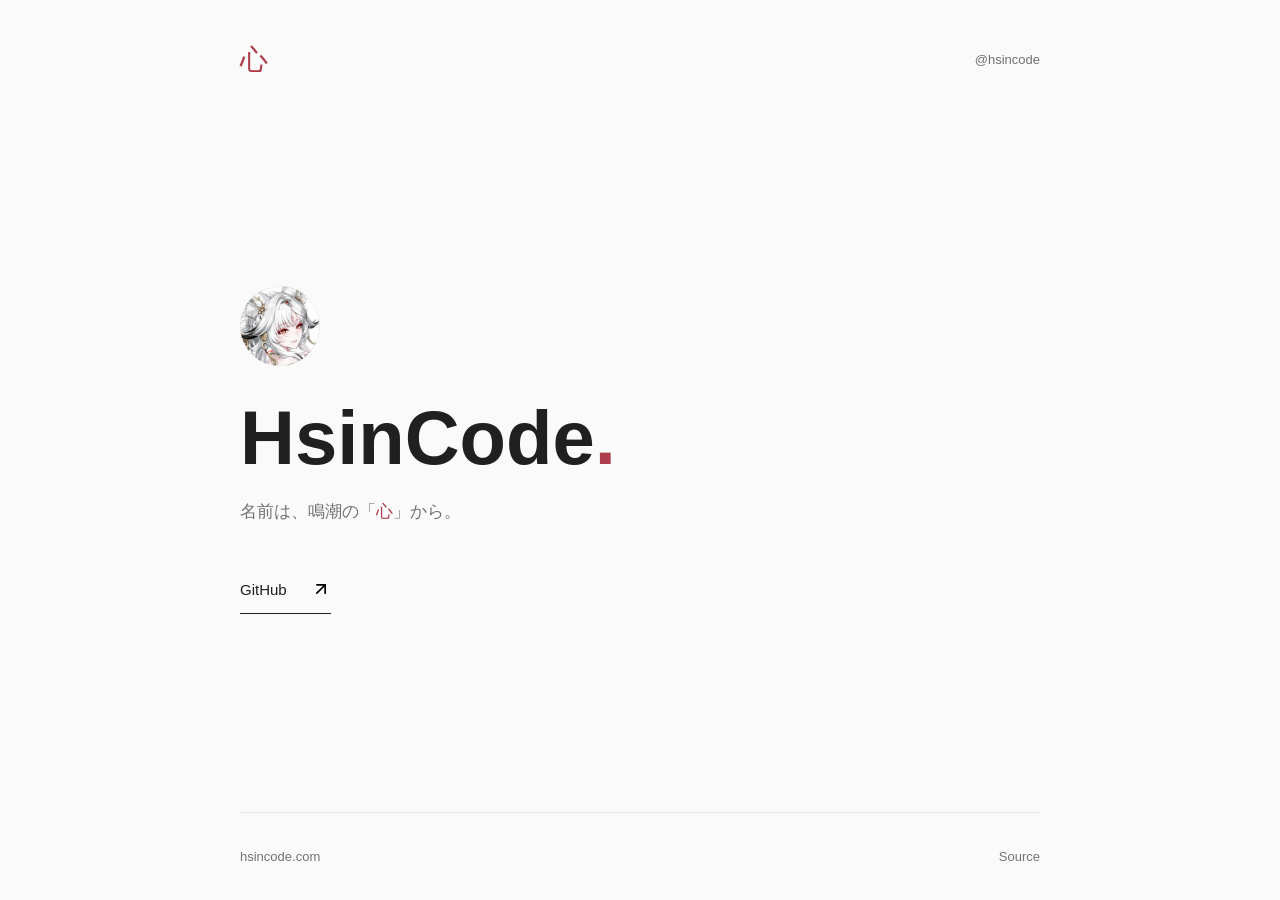
==== public/index.html @ 35e038f5 "Create minimal HsinCode website" ====
<!doctype html>
<html lang="ja">
  <head>
    <meta charset="utf-8">
    <meta name="viewport" content="width=device-width, initial-scale=1">
    <meta name="color-scheme" content="light dark">
    <meta name="description" content="HsinCode。名前は、鳴潮の「心」から。">
    <meta name="theme-color" content="#fafafa" media="(prefers-color-scheme: light)">
    <meta name="theme-color" content="#171717" media="(prefers-color-scheme: dark)">
    <meta property="og:type" content="website">
    <meta property="og:title" content="HsinCode">
    <meta property="og:description" content="名前は、鳴潮の「心」から。">
    <meta property="og:url" content="https://hsincode.com/">
    <meta property="og:image" content="https://hsincode.com/assets/avatar.png">
    <meta property="og:image:alt" content="HsinCodeのプロフィールアイコン">
    <meta property="og:locale" content="ja_JP">
    <meta name="twitter:card" content="summary">
    <link rel="canonical" href="https://hsincode.com/">
    <link rel="icon" type="image/png" href="./assets/avatar.png">
    <link rel="stylesheet" href="./styles.css">
    <title>HsinCode</title>
  </head>
  <body>
    <div class="page">
      <header class="header" aria-label="HsinCode">
        <span class="mark" aria-hidden="true">心</span>
        <span class="handle">@hsincode</span>
      </header>

      <main>
        <img class="avatar" src="./assets/avatar.png" width="80" height="80" alt="HsinCodeのプロフィールアイコン" fetchpriority="high">
        <h1>HsinCode<span class="period" aria-hidden="true">.</span></h1>
        <p class="intro">名前は、鳴潮の「<span class="heart">心</span>」から。</p>
        <a class="github" href="https://github.com/hsincode">
          <span>GitHub</span>
          <img src="./assets/arrow-up-right.svg" width="20" height="20" alt="" aria-hidden="true">
        </a>
      </main>

      <footer>
        <span>hsincode.com</span>
        <a href="https://github.com/hsincode/hsincode.com" lang="en">Source</a>
      </footer>
    </div>
  </body>
</html>
---- public/styles.css ----
:root {
  color-scheme: light dark;
  --background: #fafafa;
  --foreground: #202020;
  --muted: #727272;
  --line: #e3e3e3;
  --accent: #ae3e4b;
  font-family: -apple-system, BlinkMacSystemFont, "Segoe UI", "Noto Sans", "Noto Sans JP", sans-serif;
  font-synthesis: none;
  letter-spacing: 0;
  -webkit-font-smoothing: antialiased;
}

* {
  box-sizing: border-box;
}

body {
  margin: 0;
  background: var(--background);
  color: var(--foreground);
}

::selection {
  background: var(--accent);
  color: #fff;
}

.page {
  width: min(100% - 96px, 800px);
  min-height: 100svh;
  margin-inline: auto;
  display: grid;
  grid-template-rows: auto 1fr auto;
}

.header {
  display: flex;
  justify-content: space-between;
  align-items: center;
  min-height: 120px;
}

.mark {
  color: var(--accent);
  font-family: "Yu Mincho", "Hiragino Mincho ProN", "Noto Serif CJK JP", serif;
  font-size: 28px;
  line-height: 1;
}

.handle,
footer {
  color: var(--muted);
  font-size: 13px;
  line-height: 1.5;
}

main {
  align-self: center;
  padding-block: 64px 96px;
}

.avatar {
  display: block;
  width: 80px;
  height: 80px;
  border-radius: 50%;
  object-fit: cover;
  outline: 1px solid #0000000d;
  outline-offset: -1px;
}

h1 {
  margin: 28px 0 14px;
  font-size: 76px;
  font-weight: 600;
  line-height: 1.15;
  overflow-wrap: anywhere;
}

.period,
.heart {
  color: var(--accent);
}

.intro {
  margin: 0;
  color: var(--muted);
  font-size: 17px;
  line-height: 1.9;
  text-wrap: pretty;
}

.github {
  display: inline-flex;
  align-items: center;
  gap: 24px;
  min-height: 48px;
  margin-top: 38px;
  border-bottom: 1px solid var(--foreground);
  color: var(--foreground);
  font-size: 15px;
  font-weight: 500;
  text-decoration: none;
  transition: color 160ms ease, border-color 160ms ease;
}

.github img {
  transition: transform 160ms ease;
}

.github:hover {
  color: var(--accent);
  border-color: var(--accent);
}

.github:hover img {
  transform: translate(2px, -2px);
}

a:focus-visible {
  outline: 2px solid var(--accent);
  outline-offset: 6px;
}

footer {
  display: flex;
  align-items: center;
  justify-content: space-between;
  gap: 24px;
  min-height: 88px;
  border-top: 1px solid var(--line);
}

footer a {
  display: inline-flex;
  align-items: center;
  min-height: 44px;
  color: inherit;
  text-decoration: none;
  text-underline-offset: 4px;
}

footer a:hover {
  color: var(--foreground);
  text-decoration: underline;
}

@media (max-width: 600px) {
  .page {
    width: calc(100% - 48px);
  }

  .header {
    min-height: 88px;
  }

  main {
    padding-block: 48px 72px;
  }

  h1 {
    font-size: 48px;
  }

  .intro {
    font-size: 15px;
  }

  footer {
    min-height: 76px;
  }
}

@media (prefers-color-scheme: dark) {
  :root {
    --background: #171717;
    --foreground: #ededed;
    --muted: #a1a1a1;
    --line: #333;
    --accent: #e78e98;
  }

  .github img {
    filter: invert(1);
  }
}

@media (prefers-reduced-motion: reduce) {
  *,
  *::before,
  *::after {
    transition: none !important;
  }
}
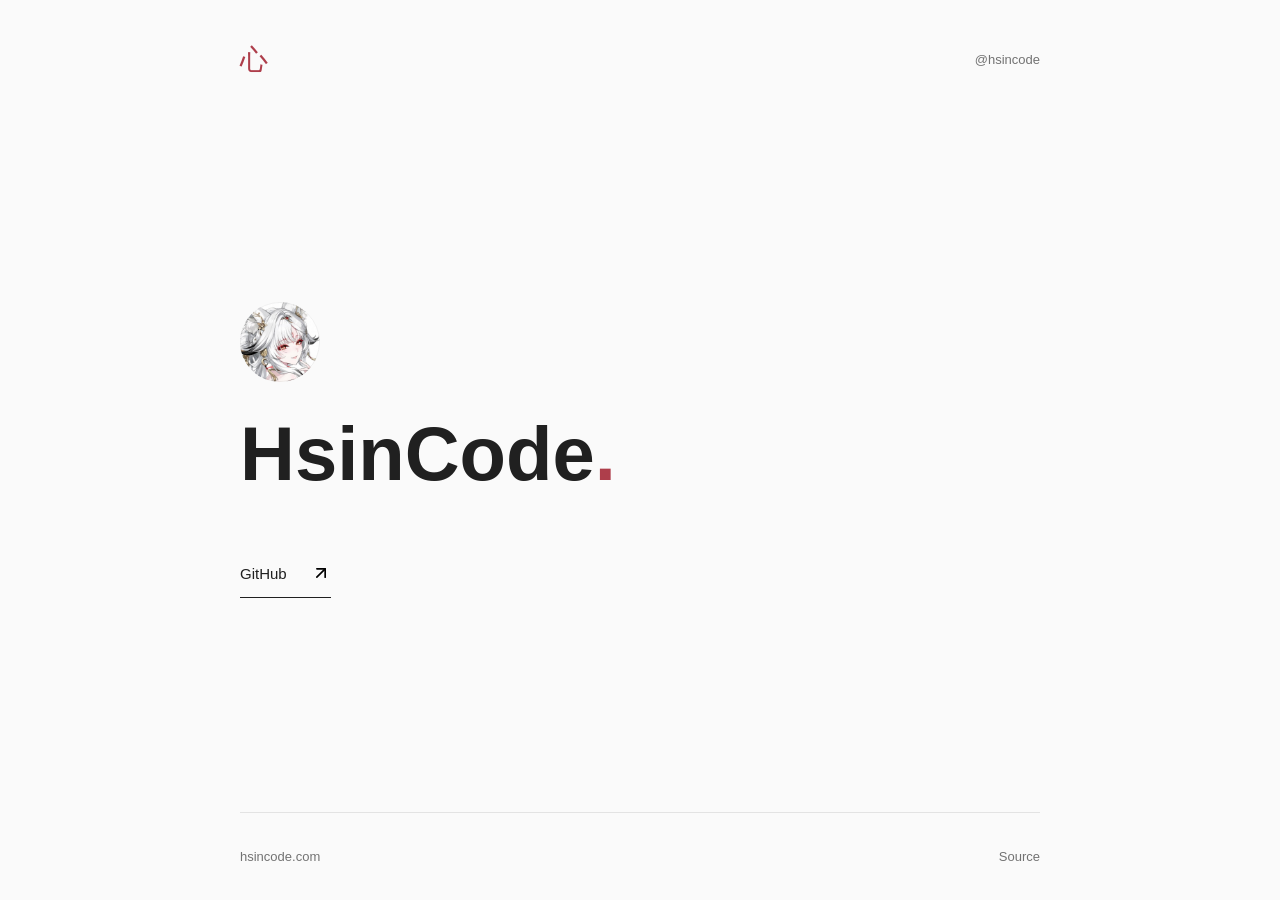
==== commit 7787ebcd: "Deploy to Vercel from GitHub Actions and simplify profile" ====
--- a/public/index.html
+++ b/public/index.html
@@ -4,12 +4,12 @@
     <meta charset="utf-8">
     <meta name="viewport" content="width=device-width, initial-scale=1">
     <meta name="color-scheme" content="light dark">
-    <meta name="description" content="HsinCode。名前は、鳴潮の「心」から。">
+    <meta name="description" content="HsinCode">
     <meta name="theme-color" content="#fafafa" media="(prefers-color-scheme: light)">
     <meta name="theme-color" content="#171717" media="(prefers-color-scheme: dark)">
     <meta property="og:type" content="website">
     <meta property="og:title" content="HsinCode">
-    <meta property="og:description" content="名前は、鳴潮の「心」から。">
+    <meta property="og:description" content="HsinCode">
     <meta property="og:url" content="https://hsincode.com/">
     <meta property="og:image" content="https://hsincode.com/assets/avatar.png">
     <meta property="og:image:alt" content="HsinCodeのプロフィールアイコン">
@@ -30,7 +30,6 @@
       <main>
         <img class="avatar" src="./assets/avatar.png" width="80" height="80" alt="HsinCodeのプロフィールアイコン" fetchpriority="high">
         <h1>HsinCode<span class="period" aria-hidden="true">.</span></h1>
-        <p class="intro">名前は、鳴潮の「<span class="heart">心</span>」から。</p>
         <a class="github" href="https://github.com/hsincode">
           <span>GitHub</span>
           <img src="./assets/arrow-up-right.svg" width="20" height="20" alt="" aria-hidden="true">
--- a/public/styles.css
+++ b/public/styles.css
@@ -78,17 +78,8 @@
   overflow-wrap: anywhere;
 }
 
-.period,
-.heart {
+.period {
   color: var(--accent);
-}
-
-.intro {
-  margin: 0;
-  color: var(--muted);
-  font-size: 17px;
-  line-height: 1.9;
-  text-wrap: pretty;
 }
 
 .github {
@@ -163,10 +154,6 @@
     font-size: 48px;
   }
 
-  .intro {
-    font-size: 15px;
-  }
-
   footer {
     min-height: 76px;
   }
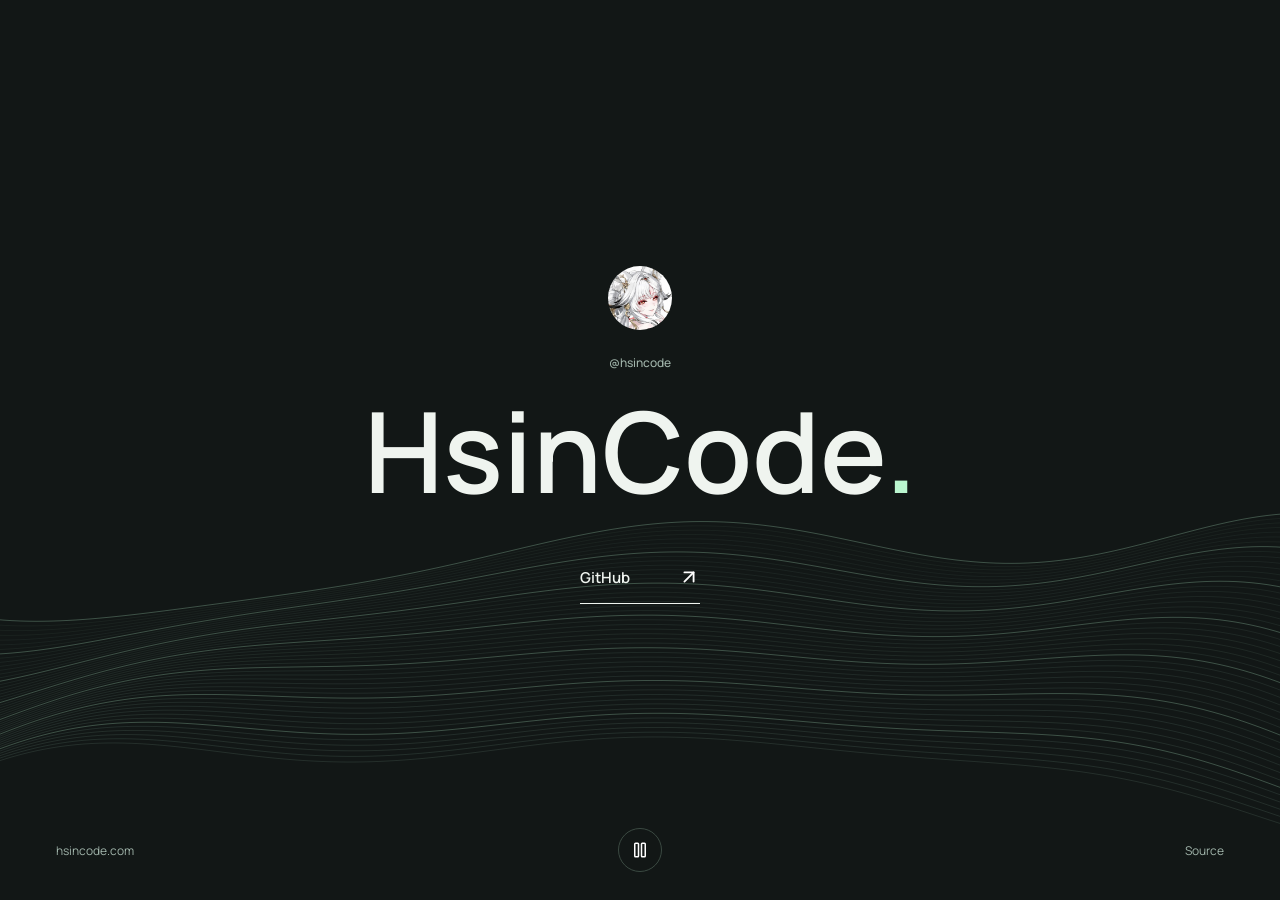
==== commit 78e82e65: "Adopt Resonance design for the homepage and retain samples" ====
--- a/public/index.html
+++ b/public/index.html
@@ -3,10 +3,9 @@
   <head>
     <meta charset="utf-8">
     <meta name="viewport" content="width=device-width, initial-scale=1">
-    <meta name="color-scheme" content="light dark">
+    <meta name="color-scheme" content="dark">
     <meta name="description" content="HsinCode">
-    <meta name="theme-color" content="#fafafa" media="(prefers-color-scheme: light)">
-    <meta name="theme-color" content="#171717" media="(prefers-color-scheme: dark)">
+    <meta name="theme-color" content="#121716">
     <meta property="og:type" content="website">
     <meta property="og:title" content="HsinCode">
     <meta property="og:description" content="HsinCode">
@@ -17,27 +16,29 @@
     <meta name="twitter:card" content="summary">
     <link rel="canonical" href="https://hsincode.com/">
     <link rel="icon" type="image/png" href="./assets/avatar.png">
-    <link rel="stylesheet" href="./styles.css">
+    <link rel="stylesheet" href="./samples/samples.css">
+    <script src="./samples/motion.js" type="module"></script>
     <title>HsinCode</title>
   </head>
-  <body>
-    <div class="page">
-      <header class="header" aria-label="HsinCode">
-        <span class="mark" aria-hidden="true">心</span>
-        <span class="handle">@hsincode</span>
-      </header>
-
-      <main>
-        <img class="avatar" src="./assets/avatar.png" width="80" height="80" alt="HsinCodeのプロフィールアイコン" fetchpriority="high">
-        <h1>HsinCode<span class="period" aria-hidden="true">.</span></h1>
-        <a class="github" href="https://github.com/hsincode">
+  <body class="concept resonance home" data-concept="resonance">
+    <canvas class="wave-canvas" aria-hidden="true"></canvas>
+    <div class="concept-page">
+      <main class="resonance-main">
+        <img class="avatar" src="./assets/avatar.png" width="64" height="64" alt="HsinCodeのプロフィールアイコン" fetchpriority="high">
+        <p class="eyebrow">@hsincode</p>
+        <h1>HsinCode<span class="accent" aria-hidden="true">.</span></h1>
+        <a class="outbound" href="https://github.com/hsincode">
           <span>GitHub</span>
-          <img src="./assets/arrow-up-right.svg" width="20" height="20" alt="" aria-hidden="true">
+          <img src="./assets/arrow-up-right.svg" width="22" height="22" alt="" aria-hidden="true">
         </a>
       </main>
 
-      <footer>
+      <footer class="concept-footer">
         <span>hsincode.com</span>
+        <button class="motion-toggle" type="button" aria-pressed="false" aria-label="アニメーションを一時停止" title="アニメーションを一時停止" hidden>
+          <img class="pause-icon" src="./assets/pause.svg" width="18" height="18" alt="">
+          <img class="play-icon" src="./assets/play.svg" width="18" height="18" alt="">
+        </button>
         <a href="https://github.com/hsincode/hsincode.com" lang="en">Source</a>
       </footer>
     </div>
--- a/public/samples/samples.css
+++ b/public/samples/samples.css
@@ -0,0 +1,211 @@
+@font-face {
+  font-family: Manrope;
+  src: url('../assets/manrope.ttf') format('truetype');
+  font-weight: 200 800;
+  font-display: swap;
+}
+
+:root {
+  font-family: Manrope, -apple-system, BlinkMacSystemFont, 'Segoe UI', sans-serif;
+  font-synthesis: none;
+  letter-spacing: 0;
+  -webkit-font-smoothing: antialiased;
+  color-scheme: light;
+  --paper: #f9f9f8;
+  --ink: #212523;
+  --muted: #6b716e;
+  --line: #d9deda;
+  --accent: #c23b4b;
+}
+
+* { box-sizing: border-box; }
+body { margin: 0; color: var(--ink); background: var(--paper); }
+button, a { -webkit-tap-highlight-color: transparent; }
+a { color: inherit; text-decoration: none; }
+button { font: inherit; }
+img { display: block; max-width: 100%; }
+button[hidden] { display: none; }
+::selection { color: #fff; background: #ad3545; }
+:focus-visible { outline: 2px solid var(--accent); outline-offset: 6px; }
+.accent { color: var(--accent); }
+
+.concept { position: relative; min-height: 100svh; }
+.concept-page, .gallery-page {
+  position: relative;
+  width: min(100% - 112px, 1200px);
+  min-height: 100svh;
+  margin-inline: auto;
+  display: grid;
+  grid-template-rows: auto 1fr auto;
+}
+.home .concept-page { grid-template-rows: 112px 1fr auto; }
+.home .resonance-main { grid-row: 2; }
+.home .concept-footer { grid-row: 3; display: grid; grid-template-columns: 1fr auto 1fr; }
+.home .concept-footer > a { justify-self: end; }
+.sample-header {
+  display: flex;
+  justify-content: space-between;
+  align-items: center;
+  gap: 16px;
+  min-height: 112px;
+  font-size: 13px;
+}
+.back-link { display: inline-flex; align-items: center; gap: 10px; min-height: 44px; }
+.back-link img { transition: transform 180ms ease; }
+.back-link:hover img { transform: translate(-2px, -2px); }
+.edition, .eyebrow { color: var(--muted); font-size: 12px; font-weight: 500; }
+.eyebrow { margin: 0 0 16px; }
+.concept h1 { margin: 0; font-size: 104px; line-height: 1.15; font-weight: 600; }
+.outbound {
+  display: inline-flex;
+  justify-content: space-between;
+  align-items: center;
+  gap: 48px;
+  min-height: 52px;
+  border-bottom: 1px solid currentColor;
+  font-size: 15px;
+  font-weight: 600;
+}
+.outbound img { transition: transform 180ms ease; }
+.outbound:hover img { transform: translate(3px, -3px); }
+.avatar { border-radius: 50%; object-fit: cover; }
+.concept-footer, .gallery-footer {
+  display: flex;
+  justify-content: space-between;
+  align-items: center;
+  min-height: 100px;
+  gap: 16px;
+  color: var(--muted);
+  font-size: 12px;
+}
+.concept-footer > a { display: inline-flex; align-items: center; gap: 14px; min-height: 44px; }
+.concept-footer > a:hover, .gallery-footer > a:hover { color: var(--ink); }
+.motion-toggle {
+  display: grid;
+  place-items: center;
+  width: 44px;
+  height: 44px;
+  flex-shrink: 0;
+  padding: 0;
+  color: var(--ink);
+  border: 1px solid var(--line);
+  border-radius: 50%;
+  background: transparent;
+  cursor: pointer;
+  transition: background 180ms ease;
+}
+.motion-toggle:hover { background: #82828218; }
+.play-icon, .is-paused .pause-icon { display: none; }
+.is-paused .play-icon { display: block; }
+
+.trace-main { align-self: center; padding-block: 64px 80px; }
+.identity { display: flex; align-items: center; gap: 16px; margin-bottom: 40px; color: var(--muted); font-size: 13px; }
+.kinetic-title { display: flex; width: fit-content; padding-bottom: 12px; }
+.kinetic-title > span {
+  display: inline-block;
+  animation: type-arrive 1000ms cubic-bezier(.2,.8,.2,1) both;
+  will-change: transform;
+}
+.kinetic-title > span:nth-child(2) { animation-delay: 50ms; }
+.kinetic-title > span:nth-child(3) { animation-delay: 100ms; }
+.kinetic-title > span:nth-child(4) { animation-delay: 150ms; }
+.kinetic-title > span:nth-child(5) { animation-delay: 200ms; }
+.kinetic-title > span:nth-child(6) { animation-delay: 250ms; }
+.kinetic-title > span:nth-child(7) { animation-delay: 300ms; }
+.kinetic-title > span:nth-child(8) { animation-delay: 350ms; }
+.kinetic-title > span:nth-child(9) { animation-delay: 400ms; }
+.trace-rule { height: 1px; background: var(--line); margin-top: 28px; position: relative; overflow: hidden; }
+.trace-rule > span { position: absolute; inset: 0 auto 0 0; width: 20%; background: var(--accent); animation: trace-sweep 8s ease-in-out infinite; }
+.trace-links { display: flex; justify-content: space-between; align-items: center; padding-top: 22px; }
+.signature { font-family: 'Yu Mincho', 'Noto Serif CJK JP', serif; font-size: 28px; color: var(--accent); }
+.trace-links .outbound { border: none; }
+@keyframes type-arrive { from { opacity: 0; transform: translateY(45px) rotate(5deg); } to { opacity: 1; transform: none; } }
+@keyframes trace-sweep { 0%, 100% { transform: translateX(0); } 50% { transform: translateX(400%); } }
+
+.resonance { --paper: #121716; --ink: #eff4ef; --muted: #a0b4aa; --line: #3b4a42; --accent: #baf6cf; color-scheme: dark; }
+.wave-canvas { position: fixed; inset: 0; width: 100%; height: 100%; pointer-events: none; }
+.resonance-main { text-align: center; align-self: center; padding-block: 48px 90px; }
+.resonance-main .avatar { margin: 0 auto 24px; }
+.resonance-main h1 { font-size: 112px; }
+.resonance-main .outbound { margin-top: 36px; }
+.resonance .back-link img, .resonance .outbound img, .resonance .concept-footer img { filter: invert(1); }
+.resonance-main > * { animation: soft-arrive 1200ms ease both; }
+.resonance-main h1 { animation-delay: 120ms; }
+.resonance-main .outbound { animation-delay: 240ms; }
+@keyframes soft-arrive { from { opacity: 0; transform: translateY(16px); } to { opacity: 1; transform: none; } }
+
+.tactile { --paper: #eef1f0; --ink: #28312e; --muted: #63736b; --line: #c9d3cd; --accent: #26624e; }
+.tactile-scene { position: absolute; inset: 0; min-height: 100%; overflow: hidden; pointer-events: none; }
+.tactile-scene canvas { display: block; width: 100%; height: 100%; }
+.scene-fallback { position: absolute; top: 33%; left: 50%; transform: translate(-50%, -50%); border-radius: 8px; box-shadow: 16px 16px 24px #31453516; }
+.tactile-scene[data-rendered] .scene-fallback { display: none; }
+.tactile-main { align-self: end; text-align: center; padding-block: 380px 64px; }
+.tactile-main h1 { font-size: 80px; }
+.tactile-main .outbound { margin-top: 28px; }
+.tactile-main > * { animation: soft-arrive 1000ms ease both; }
+.tactile-main .outbound { animation-delay: 200ms; }
+
+.gallery-page { width: min(100% - 96px, 1320px); }
+.gallery-main { align-self: center; padding-block: 64px 96px; }
+.gallery-main h1 { margin: 0 0 56px; font-size: 52px; line-height: 1.2; font-weight: 600; }
+.gallery-main h1 > span { color: var(--accent); }
+.sample-grid { display: grid; grid-template-columns: repeat(3, minmax(0, 1fr)); gap: 24px; }
+.sample-link { display: block; min-width: 0; }
+.sample-preview { width: 100%; height: auto; aspect-ratio: 8/5; object-fit: cover; border: 1px solid var(--line); border-radius: 6px; transition: transform 240ms ease, box-shadow 240ms ease; }
+.sample-link:hover .sample-preview { transform: translateY(-6px); box-shadow: 0 12px 24px #1420190e; }
+.sample-caption { display: flex; justify-content: space-between; align-items: center; gap: 12px; margin-top: 22px; font-size: 20px; font-weight: 600; }
+.sample-number { display: inline-block; margin-right: 16px; color: var(--muted); font-size: 12px; font-weight: 500; }
+.gallery-footer { border-top: 1px solid var(--line); }
+.gallery-footer > a { display: inline-flex; align-items: center; min-height: 44px; }
+
+.is-paused *, .is-paused *::before, .is-paused *::after { animation-play-state: paused !important; }
+
+@media (min-width: 1600px) {
+  .concept h1 { font-size: 120px; }
+  .tactile-main h1 { font-size: 88px; }
+}
+
+@media (max-width: 1000px) {
+  .concept-page { width: calc(100% - 80px); }
+  .concept h1, .resonance-main h1 { font-size: 80px; }
+  .tactile-main h1 { font-size: 60px; }
+  .sample-grid { gap: 16px; }
+  .sample-caption { font-size: 17px; }
+}
+
+@media (max-width: 700px) {
+  .concept-page, .gallery-page { width: calc(100% - 48px); }
+  .home .concept-page { grid-template-rows: 88px 1fr auto; }
+  .sample-header { min-height: 88px; font-size: 12px; }
+  .edition { font-size: 11px; }
+  .concept h1, .resonance-main h1 { font-size: 52px; }
+  .identity { margin-bottom: 36px; }
+  .trace-main { padding-block: 64px 96px; }
+  .trace-rule { margin-top: 24px; }
+  .trace-links { padding-top: 16px; }
+  .outbound { font-size: 14px; gap: 36px; }
+  .concept-footer { min-height: 92px; gap: 8px; font-size: 10px; }
+  .concept-footer > a { gap: 6px; }
+  .resonance-main { padding-block: 56px 90px; }
+  .tactile-main { align-self: end; text-align: center; padding-block: 300px 56px; }
+  .tactile-main h1 { font-size: 48px; }
+  .tactile-main .outbound { margin-top: 24px; }
+  .tactile .scene-fallback { top: 33%; left: 50%; width: 190px; height: 190px; }
+  .gallery-main { padding-block: 40px 64px; }
+  .gallery-main h1 { font-size: 34px; margin-bottom: 36px; }
+  .sample-grid { grid-template-columns: 1fr; gap: 40px; }
+  .sample-caption { font-size: 20px; margin-top: 16px; }
+  .gallery-footer { min-height: 88px; }
+}
+
+@media (max-width: 360px) {
+  .concept h1, .resonance-main h1 { font-size: 44px; }
+  .gallery-main h1 { font-size: 30px; }
+  .concept-footer > a { gap: 4px; }
+  .concept-footer > span { font-size: 9px; }
+  .tactile-main { padding-bottom: 40px; }
+}
+
+@media (prefers-reduced-motion: reduce) {
+  body:not(.motion-enabled) *, body:not(.motion-enabled) *::before, body:not(.motion-enabled) *::after { animation: none !important; transition: none !important; }
+}
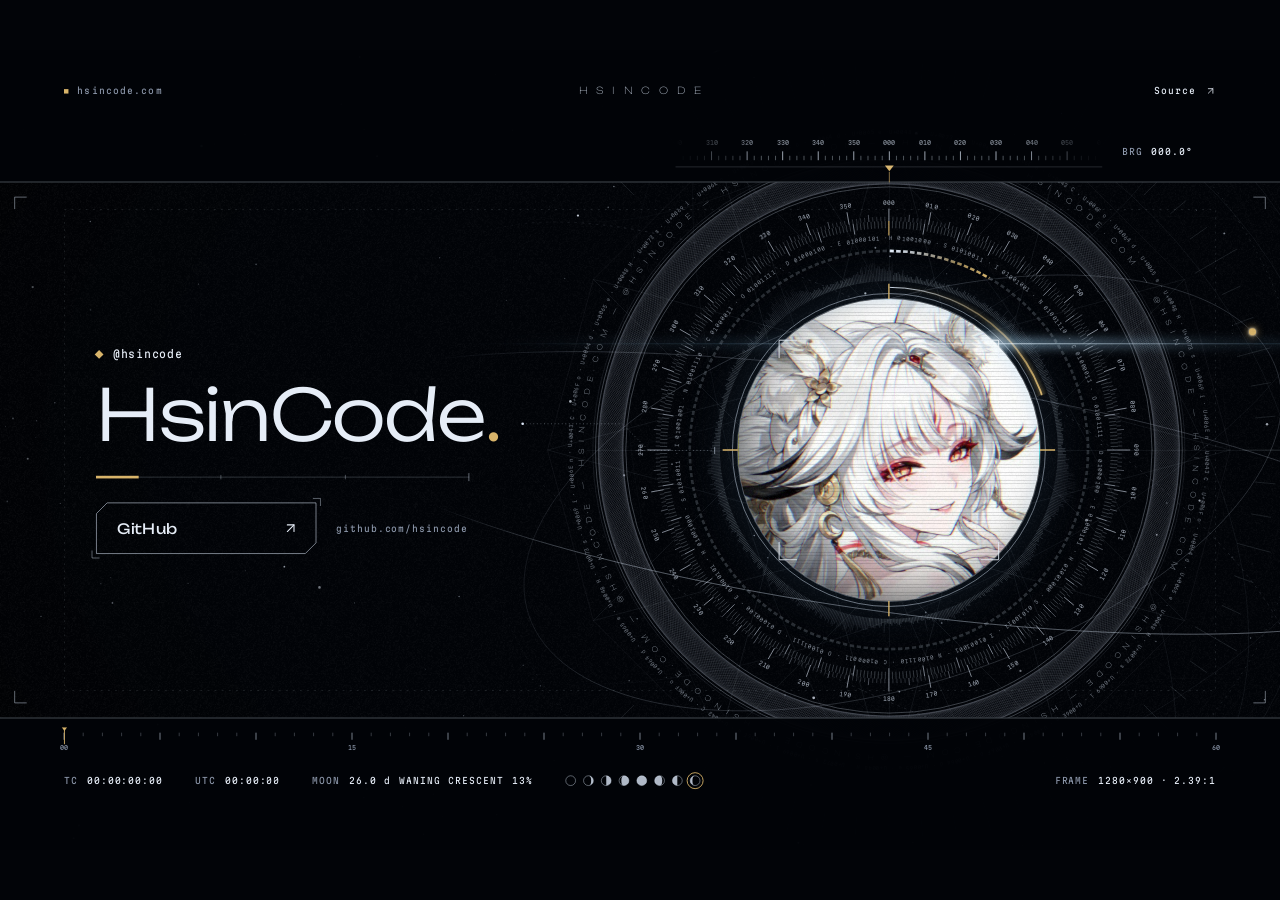
==== commit 57fe7b1f: "Adopt Apogee design for the homepage Replace the Resonance homepage with the J (Apogee) design: a ci" ====
--- a/public/index.html
+++ b/public/index.html
@@ -5,7 +5,7 @@
     <meta name="viewport" content="width=device-width, initial-scale=1">
     <meta name="color-scheme" content="dark">
     <meta name="description" content="HsinCode">
-    <meta name="theme-color" content="#121716">
+    <meta name="theme-color" content="#020408">
     <meta property="og:type" content="website">
     <meta property="og:title" content="HsinCode">
     <meta property="og:description" content="HsinCode">
@@ -16,31 +16,566 @@
     <meta name="twitter:card" content="summary">
     <link rel="canonical" href="https://hsincode.com/">
     <link rel="icon" type="image/png" href="./assets/avatar.png">
-    <link rel="stylesheet" href="./samples/samples.css">
-    <script src="./samples/motion.js" type="module"></script>
+    <link rel="preload" href="./assets/unbounded.woff2" as="font" type="font/woff2" crossorigin>
+    <link rel="preload" href="./assets/martian-mono.woff2" as="font" type="font/woff2" crossorigin>
+    <link rel="stylesheet" href="./assets/apogee/apogee.css">
+    <script src="./assets/apogee/apogee.js" defer></script>
     <title>HsinCode</title>
   </head>
-  <body class="concept resonance home" data-concept="resonance">
-    <canvas class="wave-canvas" aria-hidden="true"></canvas>
-    <div class="concept-page">
-      <main class="resonance-main">
-        <img class="avatar" src="./assets/avatar.png" width="64" height="64" alt="HsinCodeのプロフィールアイコン" fetchpriority="high">
-        <p class="eyebrow">@hsincode</p>
-        <h1>HsinCode<span class="accent" aria-hidden="true">.</span></h1>
-        <a class="outbound" href="https://github.com/hsincode">
-          <span>GitHub</span>
-          <img src="./assets/arrow-up-right.svg" width="22" height="22" alt="" aria-hidden="true">
-        </a>
-      </main>
-
-      <footer class="concept-footer">
-        <span>hsincode.com</span>
-        <button class="motion-toggle" type="button" aria-pressed="false" aria-label="アニメーションを一時停止" title="アニメーションを一時停止" hidden>
-          <img class="pause-icon" src="./assets/pause.svg" width="18" height="18" alt="">
-          <img class="play-icon" src="./assets/play.svg" width="18" height="18" alt="">
-        </button>
-        <a href="https://github.com/hsincode/hsincode.com" lang="en">Source</a>
-      </footer>
-    </div>
+  <body>
+    <main>
+      <div class="stage-wrap d"><div class="stage">
+<div class="ap k0">
+
+  <div class="k1" aria-hidden="true">
+    <svg class="ap-in k2" width="1488" height="948" viewBox="-24 -24 1488 948" fill="#dce7f7"><circle cx="113.4" cy="600.4" r="0.67" fill-opacity="0.3"></circle><circle cx="707.8" cy="709.5" r="0.7" fill-opacity="0.47"></circle><circle cx="848.9" cy="346.5" r="0.6" fill-opacity="0.24"></circle><circle cx="762.8" cy="341.9" r="0.71" fill-opacity="0.29"></circle><circle cx="607.9" cy="715.3" r="0.67" fill-opacity="0.36"></circle><circle cx="662" cy="859.1" r="0.47" fill-opacity="0.48"></circle><circle cx="739.9" cy="235.6" r="0.49" fill-opacity="0.41"></circle><circle cx="861.3" cy="161.9" r="0.51" fill-opacity="0.43"></circle><circle cx="1403.4" cy="95" r="0.47" fill-opacity="0.35"></circle><circle cx="223.2" cy="263.3" r="0.71" fill-opacity="0.34"></circle><circle cx="241.4" cy="105.8" r="0.68" fill-opacity="0.4"></circle><circle cx="882.1" cy="171.5" r="0.45" fill-opacity="0.33"></circle><circle cx="26.4" cy="877.6" r="0.56" fill-opacity="0.24"></circle><circle cx="1423.8" cy="37.4" r="0.49" fill-opacity="0.45"></circle><circle cx="780.8" cy="632.8" r="0.76" fill-opacity="0.31"></circle><circle cx="395.1" cy="816.8" r="0.73" fill-opacity="0.25"></circle><circle cx="497.8" cy="862.4" r="0.58" fill-opacity="0.26"></circle><circle cx="1039.9" cy="124.7" r="0.74" fill-opacity="0.46"></circle><circle cx="716.8" cy="639.8" r="0.76" fill-opacity="0.5"></circle><circle cx="67.8" cy="510.2" r="0.65" fill-opacity="0.4"></circle><circle cx="1127.3" cy="794.6" r="0.64" fill-opacity="0.43"></circle><circle cx="487.4" cy="837.2" r="0.75" fill-opacity="0.4"></circle><circle cx="1234.4" cy="271.7" r="0.51" fill-opacity="0.34"></circle><circle cx="661.1" cy="520.4" r="0.75" fill-opacity="0.31"></circle><circle cx="1045" cy="22.8" r="0.57" fill-opacity="0.31"></circle><circle cx="863.7" cy="571.1" r="0.75" fill-opacity="0.43"></circle><circle cx="452.7" cy="851.3" r="0.64" fill-opacity="0.43"></circle><circle cx="877.2" cy="679.7" r="0.59" fill-opacity="0.24"></circle><circle cx="1065" cy="251.7" r="0.66" fill-opacity="0.38"></circle><circle cx="1138.3" cy="878.1" r="0.56" fill-opacity="0.33"></circle><circle cx="1083.8" cy="634.7" r="0.78" fill-opacity="0.23"></circle><circle cx="41.1" cy="417.1" r="0.74" fill-opacity="0.3"></circle><circle cx="1027" cy="891.7" r="0.65" fill-opacity="0.46"></circle><circle cx="1141.5" cy="95.3" r="0.67" fill-opacity="0.28"></circle><circle cx="588.6" cy="692.2" r="0.77" fill-opacity="0.23"></circle><circle cx="275.9" cy="585.9" r="0.57" fill-opacity="0.28"></circle><circle cx="27" cy="631.5" r="0.5" fill-opacity="0.3"></circle><circle cx="456" cy="762.2" r="0.48" fill-opacity="0.3"></circle><circle cx="290.1" cy="24.5" r="0.59" fill-opacity="0.43"></circle><circle cx="398.8" cy="622" r="0.72" fill-opacity="0.26"></circle><circle cx="1175.1" cy="802.1" r="0.79" fill-opacity="0.45"></circle><circle cx="908.5" cy="620.6" r="0.51" fill-opacity="0.24"></circle><circle cx="143.2" cy="873.4" r="0.52" fill-opacity="0.32"></circle><circle cx="478.6" cy="696.5" r="0.51" fill-opacity="0.38"></circle><circle cx="1386.5" cy="309.6" r="0.62" fill-opacity="0.31"></circle><circle cx="494.6" cy="233.7" r="0.59" fill-opacity="0.45"></circle><circle cx="808.4" cy="617.9" r="0.68" fill-opacity="0.46"></circle><circle cx="635.3" cy="257" r="0.66" fill-opacity="0.28"></circle><circle cx="1365.1" cy="747.3" r="0.49" fill-opacity="0.24"></circle><circle cx="124.1" cy="593.8" r="0.51" fill-opacity="0.45"></circle><circle cx="1408.6" cy="578.2" r="0.46" fill-opacity="0.42"></circle><circle cx="211.6" cy="600" r="0.72" fill-opacity="0.26"></circle><circle cx="90.2" cy="70" r="0.61" fill-opacity="0.5"></circle><circle cx="755.5" cy="386" r="0.55" fill-opacity="0.36"></circle><circle cx="890.4" cy="137.1" r="0.48" fill-opacity="0.39"></circle><circle cx="1042.1" cy="811.2" r="0.5" fill-opacity="0.5"></circle><circle cx="576.7" cy="90.3" r="0.76" fill-opacity="0.39"></circle><circle cx="1154.5" cy="788.3" r="0.64" fill-opacity="0.38"></circle><circle cx="1362.7" cy="25.4" r="0.7" fill-opacity="0.27"></circle><circle cx="90.2" cy="458.1" r="0.56" fill-opacity="0.3"></circle><circle cx="1283.2" cy="826.3" r="0.51" fill-opacity="0.33"></circle><circle cx="40.2" cy="436.1" r="0.51" fill-opacity="0.28"></circle><circle cx="1013.2" cy="648" r="0.5" fill-opacity="0.26"></circle><circle cx="6.1" cy="423.3" r="0.48" fill-opacity="0.42"></circle><circle cx="678.2" cy="63.1" r="0.67" fill-opacity="0.34"></circle><circle cx="1346.1" cy="180.2" r="0.52" fill-opacity="0.49"></circle><circle cx="599.5" cy="707.8" r="0.54" fill-opacity="0.25"></circle><circle cx="1312.7" cy="509.7" r="0.8" fill-opacity="0.42"></circle><circle cx="1388.1" cy="810.3" r="0.67" fill-opacity="0.41"></circle><circle cx="569.5" cy="281.5" r="0.54" fill-opacity="0.46"></circle><circle cx="1149.1" cy="312.8" r="0.5" fill-opacity="0.23"></circle><circle cx="66.1" cy="65.8" r="0.56" fill-opacity="0.29"></circle><circle cx="557.6" cy="27.4" r="0.77" fill-opacity="0.3"></circle><circle cx="1386.5" cy="318.9" r="0.47" fill-opacity="0.31"></circle><circle cx="927.8" cy="210.3" r="0.63" fill-opacity="0.35"></circle><circle cx="782.7" cy="537.9" r="0.54" fill-opacity="0.45"></circle><circle cx="1090.3" cy="222.9" r="0.79" fill-opacity="0.35"></circle><circle cx="848.3" cy="30.8" r="0.79" fill-opacity="0.46"></circle></svg>
+  </div>
+  <div class="k3" aria-hidden="true">
+    <svg class="ap-in k4" width="1488" height="948" viewBox="-24 -24 1488 948" fill="#dce7f7"><circle cx="1167" cy="663.3" r="0.76" fill-opacity="0.36"></circle><circle cx="476.6" cy="882.2" r="0.82" fill-opacity="0.46"></circle><circle cx="898.2" cy="891.8" r="1.06" fill-opacity="0.52"></circle><circle cx="1377.3" cy="206.3" r="1.09" fill-opacity="0.55"></circle><circle cx="558.7" cy="860.2" r="0.87" fill-opacity="0.43"></circle><circle cx="213.1" cy="846.6" r="1" fill-opacity="0.32"></circle><circle cx="288.1" cy="241.1" r="0.95" fill-opacity="0.33"></circle><circle cx="1059.4" cy="644.6" r="1.06" fill-opacity="0.37"></circle><circle cx="848.5" cy="546.2" r="0.92" fill-opacity="0.55"></circle><circle cx="1422.6" cy="731.1" r="0.84" fill-opacity="0.52"></circle><circle cx="1190.3" cy="276.7" r="0.9" fill-opacity="0.33"></circle><circle cx="765.4" cy="434.6" r="0.74" fill-opacity="0.43"></circle><circle cx="658.7" cy="34.4" r="0.93" fill-opacity="0.34"></circle><circle cx="912.4" cy="826.9" r="0.8" fill-opacity="0.39"></circle><circle cx="1300.4" cy="665.3" r="0.82" fill-opacity="0.4"></circle><circle cx="623.4" cy="799.3" r="0.79" fill-opacity="0.34"></circle><circle cx="1361.2" cy="53.1" r="0.83" fill-opacity="0.38"></circle><circle cx="1011.8" cy="721.7" r="0.99" fill-opacity="0.59"></circle><circle cx="521.5" cy="748.9" r="0.72" fill-opacity="0.33"></circle><circle cx="1041.5" cy="632.7" r="1.02" fill-opacity="0.43"></circle><circle cx="404.6" cy="7.8" r="1.07" fill-opacity="0.5"></circle><circle cx="14.6" cy="414.5" r="0.97" fill-opacity="0.42"></circle><circle cx="756" cy="465.9" r="0.9" fill-opacity="0.49"></circle><circle cx="101.6" cy="192.9" r="0.87" fill-opacity="0.5"></circle><circle cx="383.8" cy="61" r="0.82" fill-opacity="0.51"></circle><circle cx="516.5" cy="614.9" r="0.85" fill-opacity="0.42"></circle><circle cx="1406.9" cy="661.5" r="0.78" fill-opacity="0.39"></circle><circle cx="412.7" cy="831.4" r="1.02" fill-opacity="0.47"></circle><circle cx="690.6" cy="153.6" r="0.76" fill-opacity="0.55"></circle><circle cx="984.8" cy="222.4" r="1.07" fill-opacity="0.52"></circle><circle cx="409.3" cy="841.1" r="0.71" fill-opacity="0.54"></circle><circle cx="8.2" cy="507.9" r="0.96" fill-opacity="0.31"></circle><circle cx="61.7" cy="396.8" r="0.8" fill-opacity="0.4"></circle><circle cx="409.6" cy="89.4" r="0.77" fill-opacity="0.37"></circle><circle cx="1386.1" cy="570.6" r="0.72" fill-opacity="0.32"></circle><circle cx="26.7" cy="89.1" r="0.71" fill-opacity="0.41"></circle><circle cx="177.4" cy="758.7" r="0.97" fill-opacity="0.6"></circle><circle cx="958.6" cy="701.9" r="0.75" fill-opacity="0.5"></circle><circle cx="665.5" cy="550.7" r="0.79" fill-opacity="0.5"></circle><circle cx="883.2" cy="725.7" r="0.73" fill-opacity="0.58"></circle><circle cx="275.5" cy="94.7" r="0.77" fill-opacity="0.38"></circle><circle cx="126.5" cy="622.1" r="0.96" fill-opacity="0.47"></circle><circle cx="102" cy="292.4" r="0.8" fill-opacity="0.31"></circle><circle cx="1194.2" cy="71.4" r="0.84" fill-opacity="0.57"></circle><circle cx="684.3" cy="177.1" r="0.94" fill-opacity="0.32"></circle><circle cx="46.1" cy="637.1" r="0.74" fill-opacity="0.54"></circle></svg>
+  </div>
+  <div class="k3" aria-hidden="true">
+    <svg class="ap-in k5" width="1488" height="948" viewBox="-24 -24 1488 948" fill="#e9f2ff"><circle cx="915.4" cy="728.8" r="1.59" fill-opacity="0.74"></circle><circle cx="31.2" cy="459.9" r="1.12" fill-opacity="0.47"></circle><circle cx="424.2" cy="119.5" r="1.04" fill-opacity="0.64"></circle><circle cx="1349.5" cy="506.9" r="1.28" fill-opacity="0.65"></circle><circle cx="359.4" cy="604.6" r="1.46" fill-opacity="0.47"></circle><circle cx="650.2" cy="186.2" r="1.26" fill-opacity="0.83"></circle><circle cx="36.8" cy="266.7" r="1.31" fill-opacity="0.45"></circle><circle cx="702.2" cy="478.5" r="1.2" fill-opacity="0.54"></circle><circle cx="973.5" cy="273.8" r="1.25" fill-opacity="0.72"></circle><circle cx="82.8" cy="886.9" r="1.14" fill-opacity="0.74"></circle><circle cx="641.7" cy="395.3" r="1.5" fill-opacity="0.7"></circle><circle cx="1001.3" cy="232.1" r="1.01" fill-opacity="0.49"></circle><circle cx="1425.4" cy="421" r="1.38" fill-opacity="0.65"></circle><circle cx="319.9" cy="581.3" r="1.01" fill-opacity="0.62"></circle><circle cx="1301.3" cy="545.4" r="1.09" fill-opacity="0.54"></circle><circle cx="88.8" cy="872.3" r="1.24" fill-opacity="0.53"></circle><circle cx="226.7" cy="108.1" r="1.43" fill-opacity="0.67"></circle><circle cx="1222.2" cy="528.9" r="1.54" fill-opacity="0.55"></circle><circle cx="1148" cy="698.5" r="1.26" fill-opacity="0.46"></circle><circle cx="1030.7" cy="93.7" r="1.4" fill-opacity="0.82"></circle></svg>
+  </div>
+
+  <div class="k6" aria-hidden="true">
+    <svg class="ap-in k7" width="1440" height="900" viewBox="0 0 1440 900" fill="none" stroke="#dce7f7" stroke-width="0.75">
+      <path d="M1194.1 898.5L1211.6 901.9L1228.2 903.1L1243.6 902.2L1257.8 899L1270.8 893.7L1282.5 886.2M729.2 6.3L717.5 13.8L707.2 23.5L698.4 35.2L691 48.9L685.1 64.6L680.7 82.2L677.9 101.5L676.7 122.6L677.1 145.2L679 169.4L682.5 194.9L687.5 221.6L694.1 249.5L702.1 278.3L711.6 308L722.5 338.4L734.8 369.3L748.3 400.6L763.1 432.1L779 463.7L796 495.3L814 526.7L832.9 557.6L852.6 588.1L873 617.8L894.1 646.8L915.7 674.8L937.7 701.7L959.9 727.4L982.4 751.7L1005 774.5L1027.5 795.8L1049.9 815.4L1072.1 833.2L1093.9 849.1L1115.3 863.1L1136 875.1L1156.2 885L1175.5 892.8L1194.1 898.5M1194.1 898.5L1218.4 897.1L1241.6 893.7L1263.7 888L1284.5 880.2L1303.9 870.3L1321.8 858.4L1338.1 844.5M678.2 41.6L661.9 55.5L647.2 71.3L634.2 89L623 108.5L613.6 129.6L606.2 152.2L600.6 176.4L597 201.8L595.3 228.5L595.7 256.2L597.9 284.9L602.2 314.4L608.4 344.5L616.5 375.2L626.4 406.2L638.2 437.5L651.8 468.8L667 500L683.9 530.9L702.3 561.5L722.1 591.5L743.3 620.9L765.8 649.4L789.4 676.9L814 703.4L839.6 728.6L865.9 752.4L892.8 774.8L920.3 795.5L948.2 814.6L976.3 832L1004.6 847.4L1032.8 860.9L1060.9 872.5L1088.6 881.9L1116 889.3L1142.7 894.5L1168.8 897.6L1194.1 898.5M1194.1 898.5L1223.4 892.4L1251.7 884.2L1278.7 873.9L1304.4 861.5L1328.6 847.1L1351.2 830.7L1372.1 812.6L1391.2 792.6M627.9 87.4L608.8 107.4L591.7 129L576.5 152.2L563.4 176.8L552.4 202.8L543.6 230L537 258.2L532.7 287.4L530.6 317.3L530.8 348L533.4 379.1L538.1 410.5L545.2 442.2L554.5 473.9L565.9 505.4L579.4 536.7L595 567.6L612.6 597.9L632 627.5L653.3 656.2L676.2 683.9L700.7 710.5L726.7 735.8L754 759.7L782.5 782.2L812.1 802.9L842.6 822L873.8 839.3L905.7 854.6L938 868L970.6 879.4L1003.4 888.6L1036.1 895.7L1068.7 900.7L1100.9 903.4L1132.7 904L1163.8 902.3L1194.1 898.5M1194.1 898.5L1226.4 888L1257.7 875.4L1287.7 860.7L1316.3 844.1L1343.4 825.5L1368.8 805.1L1392.4 782.9L1414.1 759.1L1433.8 733.9L1451.3 707.2L1466.7 679.3L1479.8 650.3M533.3 220.7L520.2 249.7L509.5 279.7L501.1 310.6L495.2 342.1L491.7 374.1L490.7 406.5L492.2 439.2L496.2 471.8L502.6 504.4L511.4 536.7L522.7 568.6L536.2 599.9L552 630.4L570 660.1L590.1 688.8L612.2 716.3L636.1 742.5L661.9 767.3L689.3 790.5L718.2 812.1L748.4 831.9L779.9 849.9L812.5 865.9L846 879.9L880.2 891.7L915.1 901.5L950.3 909L985.8 914.3L1021.3 917.3L1056.8 918.1L1091.9 916.6L1126.6 912.8L1160.7 906.7L1194.1 898.5M1194.1 898.5L1227.2 884.2L1259.3 867.9L1290 849.5L1319.4 829.2L1347.2 807L1373.3 783.1L1397.6 757.5L1420 730.5L1440.3 702.1L1458.5 672.5L1474.4 641.8L1488 610.1L1499.3 577.7L1508.1 544.6L1514.5 511.1L1518.3 477.3L1519.6 443.4L1518.4 409.5L1514.6 375.8M481.6 490.5L485.4 524.2L491.6 557.6L500.4 590.4L511.5 622.6L525.1 653.9L540.9 684.2L559 713.3L579.3 741.2L601.6 767.7L625.8 792.6L651.9 815.9L679.6 837.3L708.9 856.9L739.7 874.5L771.7 890L804.8 903.4L838.8 914.6L873.7 923.5L909.2 930.1L945.1 934.4L981.2 936.3L1017.5 935.8L1053.7 933L1089.6 927.8L1125.1 920.3L1160 910.5L1194.1 898.5M1194.1 898.5L1225.7 881.3L1256.2 862.1L1285.5 840.9L1313.4 817.8L1339.8 792.9L1364.5 766.3L1387.4 738.2L1408.5 708.7L1427.6 677.9L1444.5 646L1459.4 613.2L1471.9 579.5L1482.2 545.2L1490.1 510.5L1495.7 475.5L1498.8 440.3L1499.5 405.2L1497.7 370.3L1493.6 335.8L1487 301.9L1478.1 268.6L1466.8 236.3L1453.3 205L1437.5 174.9L1419.6 146.1L1399.7 118.8L1377.8 93.1L1354.1 69.2L1328.7 47.1M645.9 830.8L671.3 852.9L698.4 873L726.9 891L756.7 906.9L787.8 920.6L819.8 932L852.8 941.1L886.4 947.7L920.6 951.9L955.2 953.7L990.1 953L1024.9 949.9L1059.7 944.3L1094.1 936.4L1128.1 926L1161.5 913.4L1194.1 898.5M1194.1 898.5L1222 879.6L1248.9 858.6L1274.5 835.6L1298.8 810.8L1321.6 784.2L1342.9 755.9L1362.5 726.2L1380.4 695.2L1396.4 662.9L1410.4 629.6L1422.5 595.4L1432.5 560.5L1440.4 525.1L1446.1 489.3L1449.7 453.3L1451.1 417.3L1450.3 381.5L1447.3 346L1442.1 311L1434.8 276.7L1425.3 243.2L1413.8 210.8L1400.2 179.5L1384.7 149.5L1367.4 121L1348.2 94L1327.3 68.9L1304.9 45.5L1281 24.2L1255.7 4.9L1229.1 -12.2L1201.4 -27.1L1172.8 -39.6L1143.3 -49.8L1113.1 -57.5M856.7 949.8L886.9 957.5L917.6 962.7L948.8 965.5L980.2 965.7L1011.6 963.4L1043.1 958.6L1074.3 951.4L1105.2 941.7L1135.5 929.6L1165.2 915.2L1194.1 898.5M1194.1 898.5L1216.4 879L1237.6 857.5L1257.7 833.9L1276.5 808.5L1294 781.4L1310.1 752.6L1324.6 722.4L1337.6 690.8L1348.9 658.1L1358.5 624.3L1366.4 589.7L1372.4 554.5L1376.7 518.7L1379.1 482.6L1379.7 446.3L1378.5 410L1375.4 373.9L1370.4 338.2L1363.7 303.1L1355.2 268.7L1344.9 235.1L1333 202.6L1319.5 171.3L1304.4 141.4L1287.8 112.9L1269.8 86.1L1250.5 61.1L1230 38L1208.3 16.8L1185.7 -2.2L1162.1 -19L1137.8 -33.5L1112.7 -45.7L1087.2 -55.4L1061.2 -62.7L1034.9 -67.5L1008.4 -69.8L981.9 -69.5M991.6 969.8L1018.1 969.5L1044.5 966.7L1070.7 961.4L1096.6 953.6L1122 943.4L1146.7 930.7L1170.8 915.7L1194.1 898.5M1194.1 898.5L1209.2 879.7L1223.3 858.8L1236.3 836L1248.1 811.2L1258.8 784.7L1268.1 756.6L1276.2 727L1282.9 696L1288.3 663.8L1292.2 630.6L1294.8 596.5L1295.8 561.7L1295.5 526.4L1293.7 490.7L1290.5 454.7L1285.8 418.8L1279.8 383L1272.4 347.5L1263.7 312.6L1253.7 278.3L1242.4 244.8L1230 212.4L1216.5 181.1L1201.9 151.1L1186.3 122.5L1169.8 95.6L1152.5 70.4L1134.4 47L1115.7 25.6L1096.4 6.3L1076.7 -10.9L1056.5 -25.8L1036.1 -38.4L1015.6 -48.6L994.9 -56.4L974.3 -61.8L953.8 -64.6L933.5 -64.9L913.6 -62.8M1066.5 964.9L1086.4 962.8L1106 958.1L1125 950.9L1143.4 941.3L1161.1 929.4L1178 915L1194.1 898.5M1194.1 898.5L1200.9 881.6L1206.8 862.6L1211.7 841.6L1215.5 818.7L1218.3 794L1220 767.6L1220.7 739.7L1220.3 710.3L1218.8 679.7L1216.2 648L1212.6 615.3L1207.9 581.8L1202.3 547.7L1195.6 513.1L1188 478.2L1179.5 443.1L1170.1 408.1L1159.9 373.3L1148.9 338.8L1137.2 304.9L1124.8 271.7L1111.8 239.4L1098.2 208.1L1084.2 178L1069.8 149.2L1055 121.8L1040 96.1L1024.7 72.1L1009.4 49.9L994 29.7L978.6 11.5L963.3 -4.5L948.2 -18.3L933.4 -29.9L918.9 -39.1L904.8 -45.9L891.1 -50.3L878 -52.2L865.5 -51.8L853.6 -48.8M1134.5 951.8L1146.4 948.8L1157.6 943.5L1168 935.7L1177.5 925.6L1186.3 913.2L1194.1 898.5M1194.1 898.5L1192.2 884.5L1189.3 868.5L1185.6 850.4L1180.9 830.4L1175.4 808.5L1169 784.9L1161.8 759.6L1153.8 732.8L1145 704.7L1135.6 675.3L1125.5 644.8L1114.7 613.4L1103.4 581.2L1091.6 548.3L1079.4 515L1066.8 481.3L1053.8 447.5L1040.6 413.7L1027.2 380L1013.6 346.8L1000 314L986.4 281.8L972.9 250.5L959.5 220.2L946.2 191L933.3 163.1L920.7 136.5L908.4 111.5L896.6 88.1L885.3 66.5L874.6 46.8L864.5 29L855 13.3L846.3 -0.3L838.3 -11.8L831 -20.9L824.6 -27.8L819.1 -32.3L814.4 -34.5L810.7 -34.3M1185.6 934.5L1189.3 934.3L1192.2 931.8L1194.1 926.9L1195 919.7L1195 910.2L1194.1 898.5M1194.1 898.5L1183.5 888.4L1172.1 876.1L1159.8 861.9L1146.7 845.5L1133 827.3L1118.5 807.2L1103.5 785.4L1088 762L1072.1 737L1055.8 710.7L1039.3 683L1022.5 654.3L1005.7 624.5L988.8 593.9L972 562.6L955.3 530.7L938.8 498.5L922.6 466L906.8 433.4L891.5 400.9L876.7 368.7L862.4 336.8L848.9 305.5L836.1 274.9L824.1 245.2L812.9 216.4L802.7 188.8L793.4 162.5L785.1 137.6L777.9 114.1L771.8 92.4L766.7 72.3L762.8 54.1L760.1 37.9L758.5 23.6L758.1 11.4L758.9 1.4L760.9 -6.5L764 -12.1L768.2 -15.5M1236 912.1L1231.8 915.5L1226.4 916.6L1219.8 915.5L1212.3 912L1203.7 906.4L1194.1 898.5M1369 816.2L1377.8 807.2L1385.6 798.4L1392.4 789.8L1398 781.3L1402.5 773.2L1405.9 765.4L1408.1 757.9L1409.2 750.9L1409.1 744.2L1407.8 738L1405.3 732.3L1401.7 727.1L1396.9 722.5L1391 718.4L1384.1 714.9L1376.1 712.1L1367 709.8L1357.1 708.1L1346.1 707.1L1334.4 706.8L1321.8 707L1308.4 707.9L1294.4 709.5L1279.7 711.7L1264.6 714.4L1248.9 717.8L1232.9 721.8L1216.5 726.4L1199.9 731.5L1183.1 737.1L1166.3 743.2L1149.5 749.8L1132.7 756.8L1116.2 764.2L1099.9 771.9L1083.9 780L1068.3 788.4L1053.3 797L1038.7 805.8L1024.9 814.8L1011.7 823.9L999.2 833L987.6 842.2L976.9 851.4L967.1 860.5L958.3 869.5L950.5 878.3L943.8 887L938.1 895.4L933.6 903.5L930.2 911.4L928 918.8L926.9 925.9L927.1 932.5L928.4 938.7L930.8 944.4L934.4 949.6L939.2 954.2L945.1 958.3L952 961.8L960.1 964.7L969.1 967L979.1 968.6L990 969.6L1001.8 970L1014.4 969.7M1512.8 534.9L1514.7 522.6L1514.5 511.1L1512.2 500.4L1507.9 490.6L1501.7 481.6L1493.4 473.5L1483.3 466.5L1471.2 460.4L1457.3 455.4L1441.7 451.5L1424.4 448.7L1405.5 446.9L1385.1 446.3L1363.2 446.7L1340.1 448.3L1315.8 451L1290.5 454.7L1264.2 459.6L1237.1 465.5L1209.3 472.3L1180.9 480.2L1152.2 489L1123.1 498.8L1094 509.4L1064.8 520.7L1035.9 532.9L1007.2 545.7L978.9 559.1L951.3 573.1L924.3 587.6L898.2 602.6L873 617.8L849 633.4L826.1 649.1L804.6 665L784.5 680.9L765.9 696.8L749 712.6L733.7 728.1L720.2 743.5L708.5 758.4L698.7 773L690.9 787.1L685.1 800.6L681.2 813.6L679.4 825.8L679.6 837.3L681.9 848L686.1 857.9L692.4 866.9L700.6 874.9L710.8 882M1479.4 249.3L1474.5 237.9L1467.2 227.6L1457.7 218.3L1446 210.1L1432 203.2L1416 197.4L1398 192.8L1378 189.5L1356.1 187.5L1332.6 186.8L1307.4 187.3L1280.7 189.1L1252.7 192.2L1223.4 196.6L1193 202.1L1161.7 208.9L1129.6 216.9L1096.8 226L1063.6 236.2L1030.1 247.4L996.5 259.6L962.8 272.8L929.4 286.8L896.2 301.6L863.6 317.1L831.7 333.3L800.6 350L770.4 367.3L741.4 384.9L713.6 402.8L687.2 421L662.3 439.3L639.1 457.7L617.7 476L598.1 494.3L580.4 512.2L564.9 529.9L551.4 547.2L540.1 564.1L531.1 580.3L524.3 596L519.9 610.9L517.8 625L518 638.3L520.6 650.7L525.5 662.1M1299.4 25.1L1289.2 18L1277.1 12L1263.3 7L1247.6 3.1L1230.3 0.2L1211.4 -1.5L1191 -2.2L1169.2 -1.7L1146.1 -0.1L1121.8 2.5L1096.4 6.3L1070.1 11.1L1043 17L1015.2 23.9L986.8 31.8L958.1 40.6L929.1 50.3L899.9 60.9L870.8 72.3L841.8 84.4L813.1 97.2L784.9 110.7L757.2 124.7L730.2 139.2L704.1 154.1L679 169.4L654.9 184.9L632.1 200.7L610.6 216.5L590.4 232.5L571.9 248.3L554.9 264.1L539.6 279.7L526.1 295L514.5 310L504.7 324.6L496.9 338.6L491 352.2L487.2 365.1L485.3 377.4M998.2 -70L985.6 -69.7L972.3 -68.8L958.3 -67.3L943.6 -65.1L928.4 -62.3L912.8 -58.9L896.7 -54.9L880.4 -50.4L863.8 -45.3L847 -39.7L830.2 -33.6L813.4 -27L796.6 -20L780.1 -12.6L763.8 -4.8L747.8 3.3L732.2 11.6L717.1 20.3L702.6 29.1L688.7 38L675.5 47.1L663.1 56.3L651.5 65.5L640.8 74.7L631 83.8L622.2 92.8" stroke-opacity="0.035"></path>
+      <path d="M1270.8 893.7L1282.5 886.2L1292.8 876.5L1301.6 864.8L1309 851.1L1314.9 835.4L1319.3 817.8L1322.1 798.5L1323.3 777.4L1322.9 754.8L1321 730.6L1317.5 705.1L1312.5 678.4L1305.9 650.5L1297.9 621.7L1288.4 592L1277.5 561.6L1265.2 530.7L1251.7 499.4L1236.9 467.9L1221 436.3L1204 404.7L1186 373.3L1167.1 342.4L1147.4 311.9L1127 282.2L1105.9 253.2L1084.3 225.2L1062.3 198.3L1040.1 172.6L1017.6 148.3L995 125.5L972.5 104.2L950.1 84.6L927.9 66.8L906.1 50.9L884.7 36.9L864 24.9L843.8 15L824.5 7.2L805.9 1.5L788.4 -1.9L771.8 -3.1L756.4 -2.2L742.2 1L729.2 6.3L717.5 13.8M1321.8 858.4L1338.1 844.5L1352.8 828.7L1365.8 811L1377 791.5L1386.4 770.4L1393.8 747.8L1399.4 723.6L1403 698.2L1404.7 671.5L1404.3 643.8L1402.1 615.1L1397.8 585.6L1391.6 555.5L1383.5 524.8L1373.6 493.8L1361.8 462.5L1348.2 431.2L1333 400L1316.1 369.1L1297.7 338.5L1277.9 308.5L1256.7 279.1L1234.2 250.6L1210.6 223.1L1186 196.6L1160.4 171.4L1134.1 147.6L1107.2 125.2L1079.7 104.5L1051.8 85.4L1023.7 68L995.4 52.6L967.2 39.1L939.1 27.5L911.4 18.1L884 10.7L857.3 5.5L831.2 2.4L805.9 1.5L781.6 2.9L758.4 6.3L736.3 12L715.5 19.8L696.1 29.7L678.2 41.6L661.9 55.5M1372.1 812.6L1391.2 792.6L1408.3 771L1423.5 747.8L1436.6 723.2L1447.6 697.2L1456.4 670L1463 641.8L1467.3 612.6L1469.4 582.7L1469.2 552L1466.6 520.9L1461.9 489.5L1454.8 457.8L1445.5 426.1L1434.1 394.6L1420.6 363.3L1405 332.4L1387.4 302.1L1368 272.5L1346.7 243.8L1323.8 216.1L1299.3 189.5L1273.3 164.2L1246 140.3L1217.5 117.8L1187.9 97.1L1157.4 78L1126.2 60.7L1094.3 45.4L1062 32L1029.4 20.6L996.6 11.4L963.9 4.3L931.3 -0.7L899.1 -3.4L867.3 -4L836.2 -2.3L805.9 1.5L776.6 7.6L748.3 15.8L721.3 26.1L695.6 38.5L671.4 52.9L648.8 69.3L627.9 87.4L608.8 107.4M1466.7 679.3L1479.8 650.3L1490.5 620.3L1498.9 589.4L1504.8 557.9L1508.3 525.9L1509.3 493.5L1507.8 460.8L1503.8 428.2L1497.4 395.6L1488.6 363.3L1477.3 331.4L1463.8 300.1L1448 269.6L1430 239.9L1409.9 211.2L1387.8 183.7L1363.9 157.5L1338.1 132.7L1310.7 109.5L1281.8 87.9L1251.6 68.1L1220.1 50.1L1187.5 34.1L1154 20.1L1119.8 8.3L1084.9 -1.5L1049.7 -9L1014.2 -14.3L978.7 -17.3L943.2 -18.1L908.1 -16.6L873.4 -12.8L839.3 -6.7L805.9 1.5L773.6 12L742.3 24.6L712.3 39.3L683.7 55.9L656.6 74.5L631.2 94.9L607.6 117.1L585.9 140.9L566.2 166.1L548.7 192.8L533.3 220.7L520.2 249.7M1518.4 409.5L1514.6 375.8L1508.4 342.4L1499.6 309.6L1488.5 277.4L1474.9 246.1L1459.1 215.8L1441 186.7L1420.7 158.8L1398.4 132.3L1374.2 107.4L1348.1 84.1L1320.4 62.7L1291.1 43.1L1260.3 25.5L1228.3 10L1195.2 -3.4L1161.2 -14.6L1126.3 -23.5L1090.8 -30.1L1054.9 -34.4L1018.8 -36.3L982.5 -35.8L946.3 -33L910.4 -27.8L874.9 -20.3L840 -10.5L805.9 1.5L772.8 15.8L740.7 32.1L710 50.5L680.6 70.8L652.8 93L626.7 116.9L602.4 142.5L580 169.5L559.7 197.9L541.5 227.5L525.6 258.2L512 289.9L500.7 322.3L491.9 355.4L485.5 388.9L481.7 422.7L480.4 456.6L481.6 490.5L485.4 524.2M1354.1 69.2L1328.7 47.1L1301.6 27L1273.1 9L1243.3 -6.9L1212.2 -20.6L1180.2 -32L1147.2 -41.1L1113.6 -47.7L1079.4 -51.9L1044.8 -53.7L1009.9 -53L975.1 -49.9L940.3 -44.3L905.9 -36.4L871.9 -26L838.5 -13.4L805.9 1.5L774.3 18.7L743.8 37.9L714.5 59.1L686.6 82.2L660.2 107.1L635.5 133.7L612.6 161.8L591.5 191.3L572.4 222.1L555.5 254L540.6 286.8L528.1 320.5L517.8 354.8L509.9 389.5L504.3 424.5L501.2 459.7L500.5 494.8L502.3 529.7L506.4 564.2L513 598.1L521.9 631.4L533.2 663.7L546.7 695L562.5 725.1L580.4 753.9L600.3 781.2L622.2 806.9L645.9 830.8L671.3 852.9M1143.3 -49.8L1113.1 -57.5L1082.4 -62.7L1051.2 -65.5L1019.8 -65.7L988.4 -63.4L956.9 -58.6L925.7 -51.4L894.8 -41.7L864.5 -29.6L834.8 -15.2L805.9 1.5L778 20.4L751.1 41.4L725.5 64.4L701.2 89.2L678.4 115.8L657.1 144.1L637.5 173.8L619.6 204.8L603.6 237.1L589.6 270.4L577.5 304.6L567.5 339.5L559.6 374.9L553.9 410.7L550.3 446.7L548.9 482.7L549.7 518.5L552.7 554L557.9 589L565.2 623.3L574.7 656.8L586.2 689.2L599.8 720.5L615.3 750.5L632.6 779L651.8 806L672.7 831.1L695.1 854.5L719 875.8L744.3 895.1L770.9 912.2L798.6 927.1L827.2 939.6L856.7 949.8L886.9 957.5M1008.4 -69.8L981.9 -69.5L955.5 -66.7L929.3 -61.4L903.4 -53.6L878 -43.4L853.3 -30.7L829.2 -15.7L805.9 1.5L783.6 21L762.4 42.5L742.3 66.1L723.5 91.5L706 118.6L689.9 147.4L675.4 177.6L662.4 209.2L651.1 241.9L641.5 275.7L633.6 310.3L627.6 345.5L623.3 381.3L620.9 417.4L620.3 453.7L621.5 490L624.6 526.1L629.6 561.8L636.3 596.9L644.8 631.3L655.1 664.9L667 697.4L680.5 728.7L695.6 758.6L712.2 787.1L730.2 813.9L749.5 838.9L770 862L791.7 883.2L814.3 902.2L837.9 919L862.2 933.5L887.3 945.7L912.8 955.4L938.8 962.7L965.1 967.5L991.6 969.8L1018.1 969.5M933.5 -64.9L913.6 -62.8L894 -58.1L875 -50.9L856.6 -41.3L838.9 -29.4L822 -15L805.9 1.5L790.8 20.3L776.7 41.2L763.7 64L751.9 88.8L741.2 115.3L731.9 143.4L723.8 173L717.1 204L711.7 236.2L707.8 269.4L705.2 303.5L704.2 338.3L704.5 373.6L706.3 409.3L709.5 445.3L714.2 481.2L720.2 517L727.6 552.5L736.3 587.4L746.3 621.7L757.6 655.2L770 687.6L783.5 718.9L798.1 748.9L813.7 777.5L830.2 804.4L847.5 829.6L865.6 853L884.3 874.4L903.6 893.7L923.3 910.9L943.5 925.8L963.9 938.4L984.4 948.6L1005.1 956.4L1025.7 961.8L1046.2 964.6L1066.5 964.9L1086.4 962.8M865.5 -51.8L853.6 -48.8L842.4 -43.5L832 -35.7L822.5 -25.6L813.7 -13.2L805.9 1.5L799.1 18.4L793.2 37.4L788.3 58.4L784.5 81.3L781.7 106L780 132.4L779.3 160.3L779.7 189.7L781.2 220.3L783.8 252L787.4 284.7L792.1 318.2L797.7 352.3L804.4 386.9L812 421.8L820.5 456.9L829.9 491.9L840.1 526.7L851.1 561.2L862.8 595.1L875.2 628.3L888.2 660.6L901.8 691.9L915.8 722L930.2 750.8L945 778.2L960 803.9L975.3 827.9L990.6 850.1L1006 870.3L1021.4 888.5L1036.7 904.5L1051.8 918.3L1066.6 929.9L1081.1 939.1L1095.2 945.9L1108.9 950.3L1122 952.2L1134.5 951.8L1146.4 948.8M814.4 -34.5L810.7 -34.3L807.8 -31.8L805.9 -26.9L805 -19.7L805 -10.2L805.9 1.5L807.8 15.5L810.7 31.5L814.4 49.6L819.1 69.6L824.6 91.5L831 115.1L838.2 140.4L846.2 167.2L855 195.3L864.4 224.7L874.5 255.2L885.3 286.6L896.6 318.8L908.4 351.7L920.6 385L933.2 418.7L946.2 452.5L959.4 486.3L972.8 520L986.4 553.2L1000 586L1013.6 618.2L1027.1 649.5L1040.5 679.8L1053.8 709L1066.7 736.9L1079.3 763.5L1091.6 788.5L1103.4 811.9L1114.7 833.5L1125.4 853.2L1135.5 871L1145 886.7L1153.7 900.3L1161.7 911.8L1169 920.9L1175.4 927.8L1180.9 932.3L1185.6 934.5L1189.3 934.3M764 -12.1L768.2 -15.5L773.6 -16.6L780.2 -15.5L787.7 -12L796.3 -6.4L805.9 1.5L816.5 11.6L827.9 23.9L840.2 38.1L853.3 54.5L867 72.7L881.5 92.8L896.5 114.6L912 138L927.9 163L944.2 189.3L960.7 217L977.5 245.7L994.3 275.5L1011.2 306.1L1028 337.4L1044.7 369.3L1061.2 401.5L1077.4 434L1093.2 466.6L1108.5 499.1L1123.3 531.3L1137.6 563.2L1151.1 594.5L1163.9 625.1L1175.9 654.8L1187.1 683.6L1197.3 711.2L1206.6 737.5L1214.9 762.4L1222.1 785.9L1228.2 807.6L1233.3 827.7L1237.2 845.9L1239.9 862.1L1241.5 876.4L1241.9 888.6L1241.1 898.6L1239.1 906.5L1236 912.1L1231.8 915.5M1297.4 870.9L1311.3 862L1324.5 852.9L1336.9 843.7L1348.5 834.5L1359.2 825.3L1369 816.2L1377.8 807.2M1001.8 970L1014.4 969.7L1027.7 968.8L1041.7 967.3L1056.4 965.1L1071.6 962.3L1087.2 958.9L1103.3 954.9L1119.6 950.4L1136.2 945.3L1153 939.7L1169.8 933.6L1186.6 927L1203.4 920L1219.9 912.6L1236.2 904.8L1252.2 896.7L1267.8 888.4L1282.9 879.7L1297.4 870.9M1321 730.6L1345.1 715.1L1367.9 699.3L1389.4 683.5L1409.6 667.5L1428.1 651.7L1445.1 635.9L1460.4 620.3L1473.9 605L1485.5 590L1495.3 575.4L1503.1 561.4L1509 547.8L1512.8 534.9L1514.7 522.6M700.6 874.9L710.8 882L722.9 888L736.7 893L752.4 896.9L769.7 899.8L788.6 901.5L809 902.2L830.8 901.7L853.9 900.1L878.2 897.5L903.6 893.7L929.9 888.9L957 883L984.8 876.1L1013.2 868.2L1041.9 859.4L1070.9 849.7L1100.1 839.1L1129.2 827.7L1158.2 815.6L1186.9 802.8L1215.1 789.3L1242.8 775.3L1269.8 760.8L1295.9 745.9L1321 730.6M1258.6 515.1L1286.4 497.2L1312.8 479L1337.7 460.7L1360.9 442.3L1382.3 424L1401.9 405.7L1419.6 387.8L1435.1 370.1L1448.6 352.8L1459.9 335.9L1468.9 319.7L1475.7 304L1480.1 289.1L1482.2 275L1482 261.7L1479.4 249.3L1474.5 237.9M520.6 650.7L525.5 662.1L532.8 672.4L542.3 681.7L554 689.9L568 696.8L584 702.6L602 707.2L622 710.5L643.9 712.5L667.4 713.2L692.6 712.7L719.3 710.9L747.3 707.8L776.6 703.4L807 697.9L838.3 691.1L870.4 683.1L903.2 674L936.4 663.8L969.9 652.6L1003.5 640.4L1037.2 627.2L1070.6 613.2L1103.8 598.4L1136.4 582.9L1168.3 566.7L1199.4 550L1229.6 532.7L1258.6 515.1M1127 282.2L1151 266.6L1173.9 250.9L1195.4 235L1215.5 219.1L1234.1 203.2L1251 187.4L1266.3 171.9L1279.8 156.5L1291.5 141.6L1301.3 127L1309.1 112.9L1314.9 99.4L1318.8 86.4L1320.6 74.2L1320.4 62.7L1318.1 52L1313.9 42.1L1307.6 33.1L1299.4 25.1L1289.2 18M487.2 365.1L485.3 377.4L485.5 388.9L487.8 399.6L492.1 409.4L498.3 418.4L506.6 426.5L516.7 433.5L528.8 439.6L542.7 444.6L558.3 448.5L575.6 451.3L594.5 453.1L614.9 453.7L636.8 453.3L659.9 451.7L684.2 449L709.5 445.3L735.8 440.4L762.9 434.5L790.7 427.7L819.1 419.8L847.8 411L876.9 401.2L906 390.6L935.2 379.3L964.1 367.1L992.8 354.3L1021.1 340.9L1048.7 326.9L1075.7 312.4L1101.8 297.4L1127 282.2M961.3 94.2L975.1 85.2L988.3 76.1L1000.8 67L1012.4 57.8L1023.1 48.6L1032.9 39.5L1041.7 30.5L1049.5 21.7L1056.2 13L1061.9 4.6L1066.4 -3.5L1069.8 -11.4L1072 -18.8L1073.1 -25.9L1072.9 -32.5L1071.6 -38.7L1069.2 -44.4L1065.6 -49.6L1060.8 -54.2L1054.9 -58.3L1048 -61.8L1039.9 -64.7L1030.9 -67L1020.9 -68.6L1010 -69.6L998.2 -70L985.6 -69.7M631 83.8L622.2 92.8L614.4 101.6L607.6 110.2L602 118.7L597.5 126.8L594.1 134.6L591.9 142.1L590.8 149.1L590.9 155.8L592.2 162L594.7 167.7L598.3 172.9L603.1 177.5L609 181.6L615.9 185.1L623.9 187.9L633 190.2L642.9 191.9L653.9 192.9L665.6 193.2L678.2 193L691.6 192.1L705.6 190.5L720.3 188.3L735.4 185.6L751.1 182.2L767.1 178.2L783.5 173.6L800.1 168.5L816.9 162.9L833.7 156.8L850.5 150.2L867.3 143.2L883.8 135.8L900.1 128.1L916.1 120L931.7 111.6L946.7 103L961.3 94.2" stroke-opacity="0.09"></path>
+    </svg>
+  </div>
+
+  <svg class="k8" aria-hidden="true" width="1440" height="900" viewBox="0 0 1440 900" fill="none" stroke="#dce7f7">
+    <circle class="ap-in k9" cx="1000" cy="450" r="940" stroke-opacity="0.035"></circle>
+    <circle class="ap-draw k10" pathLength="1" cx="1000" cy="450" r="780" stroke-opacity="0.05"></circle>
+    <circle class="ap-in k11" cx="1000" cy="450" r="640" stroke-opacity="0.06" stroke-dasharray="1 9"></circle>
+    <circle class="ap-draw k12" pathLength="1" cx="1000" cy="450" r="540" stroke-opacity="0.08"></circle>
+    <circle class="ap-in k13" cx="1000" cy="450" r="470" stroke-opacity="0.13" stroke-dasharray="2 6"></circle>
+    <path class="ap-in k14" d="M1000 52L1000 -2M1036.1 37.6L1038 15.7M1071.9 42.3L1075.7 20.6M1105.1 57.8L1114.9 21.1M1141.6 61L1149.1 40.3M1175 74.8L1184.3 54.8M1199 105.3L1226 58.6M1237.5 110.9L1250.1 92.8M1266.1 132.9L1280.3 116M1287.1 162.9L1314 136M1317.1 183.9L1334 169.7M1339.1 212.5L1357.2 199.9M1344.7 251L1391.4 224M1375.2 275L1395.2 265.7M1389 308.4L1409.7 300.9M1392.2 344.9L1428.9 335.1M1407.7 378.1L1429.4 374.3M1412.4 413.9L1434.3 412M1398 450L1452 450M1412.4 486.1L1434.3 488M1407.7 521.9L1429.4 525.7M1392.2 555.1L1428.9 564.9M1389 591.6L1409.7 599.1M1375.2 625L1395.2 634.3M1344.7 649L1391.4 676M1339.1 687.5L1357.2 700.1M1317.1 716.1L1334 730.3M1287.1 737.1L1314 764M1266.1 767.1L1280.3 784M1237.5 789.1L1250.1 807.2M1199 794.7L1226 841.4M1175 825.2L1184.3 845.2M1141.6 839L1149.1 859.7M1105.1 842.2L1114.9 878.9M1071.9 857.7L1075.7 879.4M1036.1 862.4L1038 884.3M1000 848L1000 902M963.9 862.4L962 884.3M928.1 857.7L924.3 879.4M894.9 842.2L885.1 878.9M858.4 839L850.9 859.7M825 825.2L815.7 845.2M801 794.7L774 841.4M762.5 789.1L749.9 807.2M733.9 767.1L719.7 784M712.9 737.1L686 764M712.9 162.9L686 136M733.9 132.9L719.7 116M762.5 110.9L749.9 92.8M801 105.3L774 58.6M825 74.8L815.7 54.8M858.4 61L850.9 40.3M894.9 57.8L885.1 21.1M928.1 42.3L924.3 20.6M963.9 37.6L962 15.7" stroke-opacity="0.17" stroke-width="0.75" stroke-linecap="square"></path>
+    <path class="ap-in k15" d="M1000.5 149V751M660 450.5H1440" stroke-opacity="0.07"></path>
+  </svg>
+
+  <svg class="ap-in k16" aria-hidden="true" width="1440" height="900" viewBox="0 0 1440 900" fill="none" stroke="#dce7f7" stroke-width="0.75">
+    <path d="M1408.95 317.12L1410.33 318.53L1411.69 319.96L1413.01 321.4L1414.31 322.85L1415.59 324.32L1416.84 325.81L1418.06 327.31L1419.25 328.83L1420.42 330.37L1421.55 331.92L1422.66 333.49L1423.75 335.07L1424.8 336.67L1425.82 338.28L1426.82 339.91L1427.78 341.55L1428.72 343.22L1429.63 344.89L1430.5 346.58L1431.35 348.29L1432.16 350.01L1432.95 351.75L1433.7 353.5L1434.42 355.27L1435.11 357.05L1435.77 358.85L1436.39 360.67L1436.98 362.49L1437.54 364.34L1438.07 366.19L1438.56 368.07L1439.02 369.95L1439.45 371.86L1439.84 373.77L1440.2 375.7L1440.52 377.65L1440.81 379.61L1441.06 381.58L1441.27 383.57L1441.46 385.57L1441.6 387.59L1441.71 389.62L1441.78 391.66L1441.82 393.72L1441.82 395.79L1441.78 397.87L1441.7 399.97L1441.59 402.08L1441.44 404.2L1441.25 406.33L1441.03 408.48L1440.76 410.64L1440.46 412.81L1440.11 415L1439.73 417.19L1439.31 419.4L1438.85 421.62L1438.35 423.85L1437.81 426.1L1437.23 428.35L1436.61 430.62L1435.95 432.89L1435.25 435.18L1434.51 437.48L1433.73 439.79L1432.9 442.11L1432.04 444.43L1431.13 446.77L1430.18 449.12L1429.19 451.48L1428.16 453.84L1427.09 456.22L1425.97 458.6L1424.81 460.99L1423.61 463.39L1422.37 465.8L1421.09 468.22L1419.76 470.64L1418.39 473.07L1416.98 475.51L1415.52 477.96L1414.02 480.41L1412.48 482.87L1410.9 485.33L1409.27 487.8L1407.6 490.28L1405.88 492.76L1404.13 495.24L1402.33 497.73L1400.48 500.23L1398.6 502.73L1396.67 505.23L1394.69 507.74L1392.68 510.25L1390.62 512.76L1388.51 515.28L1386.37 517.8L1384.18 520.32L1381.95 522.84L1379.67 525.36L1377.36 527.89L1375 530.41L1372.59 532.94L1370.15 535.47L1367.66 537.99L1365.13 540.52L1362.56 543.04L1359.95 545.57L1357.29 548.09L1354.59 550.61L1351.85 553.13L1349.07 555.65L1346.25 558.16L1343.39 560.67L1340.48 563.18L1337.54 565.68L1334.56 568.18L1331.53 570.68L1328.47 573.17L1325.36 575.65L1322.22 578.13L1319.04 580.61L1315.82 583.07L1312.56 585.53L1309.26 587.99L1305.93 590.43L1302.55 592.87L1299.14 595.3L1295.7 597.72L1292.21 600.14L1288.69 602.54L1285.14 604.93L1281.55 607.32L1277.92 609.69L1274.26 612.06L1270.56 614.41L1266.84 616.75L1263.07 619.08L1259.28 621.39L1255.45 623.7L1251.59 625.99L1247.7 628.27L1243.78 630.53L1239.83 632.78L1235.84 635.02L1231.83 637.24L1227.79 639.45L1223.72 641.64L1219.62 643.82L1215.49 645.98L1211.34 648.12L1207.16 650.25L1202.96 652.36L1198.73 654.45L1194.47 656.53L1190.19 658.58L1185.89 660.62L1181.56 662.64L1177.21 664.64L1172.84 666.62L1168.45 668.59L1164.03 670.53L1159.6 672.45L1155.15 674.35L1150.68 676.23L1146.19 678.09L1141.68 679.92L1137.16 681.74L1132.62 683.53L1128.06 685.3L1123.49 687.05L1118.9 688.78L1114.3 690.48L1109.69 692.16L1105.07 693.81L1100.43 695.44L1095.79 697.05L1091.13 698.63L1086.47 700.19L1081.79 701.72L1077.11 703.23L1072.42 704.71L1067.72 706.17L1063.02 707.6L1058.31 709.01L1053.59 710.39L1048.88 711.74L1044.16 713.06L1039.43 714.36L1034.71 715.64L1029.98 716.88L1025.25 718.1L1020.53 719.29L1015.8 720.45L1011.07 721.59L1006.35 722.7L1001.63 723.78L996.92 724.83L992.21 725.85L987.5 726.84L982.8 727.81L978.1 728.75L973.42 729.66L968.74 730.54L964.06 731.39L959.4 732.21L954.75 733.01L950.11 733.77L945.47 734.51L940.85 735.21L936.25 735.89L931.65 736.54L927.07 737.16L922.5 737.75L917.95 738.31L913.41 738.84L908.89 739.34L904.39 739.82L899.9 740.26L895.43 740.68L890.98 741.06L886.55 741.42L882.14 741.74L877.74 742.04L873.37 742.31L869.02 742.55L864.69 742.76L860.39 742.94L856.1 743.1L851.84 743.22L847.61 743.32L843.39 743.38L839.21 743.42L835.05 743.43L830.91 743.41L826.8 743.37L822.72 743.29L818.66 743.19L814.63 743.06L810.63 742.9L806.66 742.71L802.72 742.5L798.8 742.26L794.92 741.99L791.07 741.7L787.25 741.38L783.45 741.03L779.69 740.65L775.96 740.25L772.27 739.82L768.6 739.37L764.97 738.89L761.37 738.38L757.81 737.85L754.28 737.29L750.78 736.71L747.32 736.1L743.89 735.47L740.49 734.82L737.13 734.14L733.81 733.43L730.52 732.7L727.27 731.95L724.05 731.17L720.87 730.37L717.73 729.55L714.62 728.71L711.55 727.84L708.52 726.95L705.53 726.03L702.57 725.1L699.65 724.14L696.77 723.16L693.92 722.16L691.11 721.14L688.35 720.1L685.61 719.04L682.92 717.96L680.27 716.85L677.65 715.73L675.08 714.59L672.54 713.43L670.04 712.25L667.58 711.05L665.16 709.83L662.78 708.59L660.44 707.34L658.13 706.07L655.87 704.78L653.64 703.47L651.46 702.14L649.31 700.8L647.2 699.44L645.14 698.07L643.11 696.68L641.12 695.27L639.17 693.85L637.25 692.41L635.38 690.95L633.55 689.49L631.75 688L630 686.5L628.28 684.99L626.6 683.47L624.97 681.93L623.37 680.38L621.8 678.81L620.28 677.23L618.8 675.64L617.35 674.03L615.94 672.42L614.58 670.79L613.24 669.15L611.95 667.5L610.7 665.83L609.48 664.16L608.3 662.48L607.16 660.78L606.05 659.07L604.99 657.36L603.96 655.63L602.96 653.9L602.01 652.15L601.09 650.4L600.2 648.63L599.36 646.86L598.55 645.08L597.77 643.29L597.04 641.5L596.33 639.69L595.67 637.88L595.04 636.06L594.44 634.23L593.88 632.4L593.36 630.56L592.87 628.71L592.41 626.85L591.99 624.99L591.6 623.13L591.25 621.25L590.93 619.38L590.64 617.49L590.39 615.6L590.17 613.71L589.99 611.81L589.84 609.91L589.72 608L589.63 606.09L589.57 604.17L589.55 602.25L589.56 600.33L589.6 598.4L589.67 596.47L589.78 594.54L589.91 592.6L590.08 590.66L590.27 588.72L590.5 586.77L590.76 584.83L591.05 582.88L591.36 580.93L591.71 578.97L592.09 577.02L592.49 575.06L592.93 573.1L593.39 571.14L593.88 569.18L594.4 567.22L594.95 565.26L595.53 563.3L596.13 561.33L596.77 559.37L597.43 557.4L598.11 555.44L598.83 553.48L599.57 551.51L600.33 549.55L601.13 547.58L601.95 545.62L602.79 543.66L603.66 541.7L604.56 539.74L605.48 537.78L606.43 535.82L607.4 533.87L608.4 531.91L609.42 529.96L610.46 528.01L611.53 526.06L612.63 524.11L613.74 522.16L614.88 520.22L616.05 518.28L617.23 516.34L618.44 514.4L619.67 512.46L620.93 510.53L622.2 508.6L623.5 506.68L624.82 504.75L626.16 502.83L627.53 500.92L628.91 499L630.32 497.09L631.74 495.19L633.19 493.28L634.66 491.38L636.15 489.49L637.65 487.6L639.18 485.71L640.73 483.82L642.3 481.94L643.88 480.07L645.49 478.19L647.11 476.33L648.76 474.46L650.42 472.6L652.1 470.75L653.8 468.9L655.52 467.06L657.25 465.22L659 463.38L660.77 461.55L662.56 459.72L664.37 457.9L666.19 456.09L668.03 454.28L669.88 452.47L671.75 450.67L673.64 448.88L675.55 447.09L677.47 445.3L679.4 443.53L681.36 441.75L683.32 439.99L685.31 438.23L687.31 436.47L689.32 434.72L691.35 432.98L693.39 431.24L695.45 429.51L697.52 427.78L699.61 426.06L701.71 424.35L703.82 422.64L705.95 420.94L708.09 419.25L710.25 417.56L712.42 415.88L714.6 414.21L716.8 412.54L719.01 410.87L721.23 409.22L723.46 407.57L725.71 405.93L727.97 404.29L730.24 402.67L732.52 401.04L734.82 399.43L737.13 397.82L739.45 396.22L741.78 394.63L744.12 393.04L746.47 391.46L748.84 389.89L751.21 388.32L753.6 386.77L756 385.22L758.4 383.67L760.82 382.14L763.25 380.61L765.69 379.09L768.14 377.57L770.6 376.07L773.07 374.57L775.55 373.08L778.04 371.59L780.54 370.12L783.05 368.65L785.56 367.19L788.09 365.73L790.63 364.29L793.17 362.85L795.73 361.42L798.29 360L800.86 358.59L803.44 357.18L806.03 355.78L808.62 354.39L811.23 353.01L813.84 351.64L816.46 350.27L819.09 348.91L821.73 347.56L824.37 346.22L827.02 344.89L829.68 343.57L832.35 342.25L835.02 340.94L837.7 339.64L840.39 338.35L843.08 337.07L845.78 335.79L848.49 334.53L851.2 333.27L853.92 332.02L856.65 330.78L859.39 329.55L862.13 328.32L864.87 327.11L867.62 325.9L870.38 324.7L873.14 323.52L875.91 322.34L878.69 321.17L881.47 320L884.25 318.85L887.04 317.71L889.84 316.57L892.64 315.44L895.45 314.32L898.26 313.22L901.07 312.12L903.89 311.03L906.72 309.94L909.55 308.87L912.38 307.81L915.22 306.75L918.06 305.71L920.91 304.67L923.76 303.65L926.61 302.63L929.47 301.62L932.33 300.62L935.2 299.63L938.07 298.65L940.94 297.68L943.82 296.72L946.7 295.77L949.58 294.83L952.47 293.9L955.36 292.97L958.25 292.06L961.14 291.16L964.04 290.26L966.94 289.38L969.84 288.5L972.75 287.64L975.66 286.78L978.56 285.94L981.48 285.1L984.39 284.28L987.31 283.46L990.22 282.66L993.14 281.86L996.07 281.08L998.99 280.3L1001.91 279.54L1004.84 278.78L1007.77 278.04L1010.69 277.3L1013.62 276.58L1016.55 275.86L1019.48 275.16L1022.42 274.46L1025.35 273.78L1028.28 273.11L1031.22 272.45L1034.15 271.79L1037.09 271.15L1040.02 270.52L1042.96 269.9L1045.89 269.29L1048.83 268.69L1051.77 268.1L1054.7 267.52L1057.64 266.96L1060.57 266.4L1063.5 265.85L1066.44 265.32L1069.37 264.8L1072.3 264.28L1075.23 263.78L1078.16 263.29L1081.09 262.81L1084.02 262.34L1086.94 261.88L1089.87 261.44L1092.79 261L1095.71 260.58L1098.63 260.16L1101.55 259.76L1104.46 259.37L1107.38 258.99L1110.29 258.63L1113.2 258.27L1116.1 257.92L1119.01 257.59L1121.91 257.27L1124.81 256.96L1127.7 256.66L1130.59 256.38L1133.48 256.1L1136.37 255.84L1139.25 255.59L1142.13 255.35L1145 255.12L1147.88 254.91L1150.74 254.7L1153.61 254.51L1156.47 254.33L1159.32 254.17L1162.17 254.01L1165.02 253.87L1167.86 253.74L1170.7 253.62L1173.53 253.52L1176.36 253.42L1179.18 253.34L1182 253.27L1184.81 253.22L1187.62 253.17L1190.42 253.14L1193.21 253.13L1196 253.12L1198.78 253.13L1201.56 253.15L1204.33 253.18L1207.1 253.23L1209.85 253.29L1212.6 253.36L1215.35 253.45L1218.08 253.54L1220.81 253.66L1223.53 253.78L1226.25 253.92L1228.95 254.07L1231.65 254.23L1234.34 254.41L1237.03 254.6L1239.7 254.81L1242.37 255.03L1245.02 255.26L1247.67 255.5L1250.31 255.76L1252.94 256.03L1255.56 256.32L1258.17 256.62L1260.78 256.94L1263.37 257.26L1265.95 257.61L1268.52 257.96L1271.09 258.33L1273.64 258.71L1276.18 259.11L1278.71 259.52L1281.23 259.95L1283.74 260.39L1286.23 260.85L1288.72 261.32L1291.19 261.8L1293.65 262.3L1296.1 262.81L1298.54 263.34L1300.97 263.88L1303.38 264.43L1305.78 265L1308.16 265.59L1310.54 266.19L1312.9 266.8L1315.24 267.43L1317.57 268.08L1319.89 268.74L1322.2 269.41L1324.49 270.1L1326.76 270.81L1329.02 271.52L1331.27 272.26L1333.5 273.01L1335.71 273.77L1337.91 274.55L1340.09 275.35L1342.26 276.16L1344.41 276.98L1346.54 277.82L1348.66 278.68L1350.76 279.55L1352.84 280.44L1354.9 281.34L1356.95 282.26L1358.98 283.19L1360.99 284.14L1362.98 285.11L1364.96 286.09L1366.91 287.08L1368.85 288.1L1370.77 289.12L1372.66 290.17L1374.54 291.23L1376.4 292.3L1378.24 293.39L1380.05 294.5L1381.85 295.62L1383.62 296.76L1385.38 297.91L1387.11 299.08L1388.82 300.26L1390.51 301.47L1392.17 302.68L1393.82 303.92L1395.44 305.17L1397.03 306.43L1398.61 307.71L1400.16 309.01L1401.69 310.32L1403.19 311.65L1404.67 312.99L1406.12 314.35L1407.55 315.73L1408.95 317.12Z" stroke-opacity="0.26"></path>
+    <path d="M1459.13 694.13L1459.61 696.14L1460.06 698.15L1460.47 700.15L1460.85 702.14L1461.2 704.13L1461.51 706.1L1461.79 708.07L1462.03 710.02L1462.24 711.97L1462.42 713.91L1462.56 715.83L1462.66 717.75L1462.73 719.66L1462.76 721.55L1462.75 723.43L1462.71 725.31L1462.63 727.17L1462.52 729.01L1462.36 730.85L1462.17 732.68L1461.94 734.49L1461.67 736.29L1461.36 738.07L1461.01 739.84L1460.63 741.6L1460.2 743.35L1459.73 745.08L1459.22 746.79L1458.68 748.49L1458.09 750.18L1457.46 751.85L1456.78 753.5L1456.07 755.14L1455.31 756.76L1454.52 758.37L1453.67 759.95L1452.79 761.53L1451.86 763.08L1450.89 764.61L1449.88 766.13L1448.82 767.63L1447.72 769.11L1446.57 770.57L1445.38 772.01L1444.14 773.44L1442.86 774.84L1441.53 776.22L1440.15 777.58L1438.73 778.92L1437.27 780.24L1435.75 781.54L1434.19 782.81L1432.59 784.07L1430.93 785.3L1429.23 786.5L1427.48 787.69L1425.69 788.85L1423.84 789.99L1421.95 791.1L1420.01 792.19L1418.02 793.25L1415.98 794.29L1413.89 795.3L1411.76 796.29L1409.57 797.25L1407.34 798.18L1405.06 799.09L1402.72 799.97L1400.34 800.82L1397.91 801.64L1395.43 802.44L1392.9 803.21L1390.32 803.95L1387.69 804.66L1385 805.34L1382.27 805.99L1379.49 806.61L1376.66 807.2L1373.78 807.75L1370.85 808.28L1367.86 808.78L1364.83 809.24L1361.75 809.68L1358.62 810.08L1355.43 810.45L1352.2 810.78L1348.92 811.08L1345.59 811.35L1342.21 811.59L1338.77 811.79L1335.29 811.96L1331.76 812.09L1328.18 812.19L1324.55 812.25L1320.88 812.28L1317.15 812.27L1313.37 812.22L1309.55 812.14L1305.68 812.03L1301.76 811.88L1297.79 811.69L1293.78 811.46L1289.72 811.2L1285.61 810.89L1281.45 810.56L1277.25 810.18L1273.01 809.76L1268.71 809.31L1264.38 808.82L1259.99 808.29L1255.57 807.72L1251.1 807.12L1246.58 806.47L1242.03 805.79L1237.43 805.06L1232.78 804.3L1228.1 803.5L1223.38 802.65L1218.61 801.77L1213.8 800.85L1208.96 799.89L1204.08 798.89L1199.15 797.85L1194.19 796.77L1189.19 795.65L1184.16 794.49L1179.09 793.29L1173.98 792.05L1168.84 790.77L1163.67 789.45L1158.46 788.09L1153.22 786.69L1147.94 785.25L1142.64 783.77L1137.3 782.25L1131.94 780.69L1126.54 779.09L1121.12 777.45L1115.67 775.77L1110.2 774.06L1104.7 772.3L1099.17 770.51L1093.62 768.67L1088.04 766.8L1082.45 764.89L1076.83 762.94L1071.19 760.96L1065.53 758.93L1059.85 756.87L1054.16 754.77L1048.45 752.64L1042.72 750.46L1036.97 748.25L1031.22 746.01L1025.44 743.73L1019.66 741.41L1013.87 739.06L1008.06 736.67L1002.25 734.25L996.43 731.79L990.6 729.3L984.76 726.78L978.92 724.22L973.07 721.63L967.22 719.01L961.37 716.35L955.52 713.66L949.67 710.95L943.81 708.2L937.96 705.42L932.12 702.61L926.27 699.77L920.44 696.91L914.6 694.01L908.78 691.09L902.96 688.14L897.15 685.16L891.35 682.16L885.57 679.13L879.79 676.08L874.03 673L868.28 669.89L862.55 666.77L856.84 663.62L851.14 660.44L845.46 657.25L839.8 654.03L834.15 650.79L828.53 647.54L822.94 644.26L817.36 640.96L811.81 637.65L806.29 634.32L800.79 630.97L795.31 627.6L789.87 624.22L784.45 620.82L779.07 617.41L773.71 613.98L768.38 610.54L763.09 607.09L757.83 603.62L752.61 600.14L747.42 596.65L742.26 593.16L737.14 589.65L732.06 586.13L727.02 582.6L722.01 579.07L717.05 575.53L712.12 571.98L707.24 568.43L702.4 564.87L697.6 561.3L692.84 557.73L688.13 554.16L683.46 550.59L678.83 547.01L674.26 543.43L669.72 539.85L665.24 536.27L660.8 532.69L656.41 529.11L652.07 525.54L647.78 521.96L643.53 518.39L639.34 514.82L635.2 511.25L631.11 507.69L627.07 504.13L623.08 500.58L619.14 497.03L615.26 493.49L611.43 489.96L607.65 486.44L603.93 482.92L600.26 479.41L596.64 475.91L593.08 472.42L589.57 468.94L586.12 465.47L582.73 462.01L579.39 458.57L576.1 455.13L572.87 451.71L569.7 448.3L566.58 444.91L563.52 441.53L560.52 438.16L557.58 434.81L554.69 431.47L551.85 428.15L549.08 424.85L546.36 421.56L543.7 418.28L541.09 415.03L538.55 411.79L536.06 408.57L533.63 405.37L531.25 402.19L528.93 399.02L526.67 395.88L524.47 392.75L522.32 389.65L520.23 386.56L518.19 383.5L516.22 380.46L514.29 377.43L512.43 374.43L510.62 371.45L508.87 368.5L507.17 365.56L505.53 362.65L503.95 359.76L502.42 356.89L500.95 354.05L499.53 351.23L498.16 348.43L496.85 345.65L495.6 342.9L494.39 340.18L493.25 337.48L492.15 334.8L491.11 332.15L490.12 329.52L489.19 326.92L488.3 324.34L487.47 321.78L486.69 319.26L485.97 316.75L485.29 314.28L484.66 311.83L484.09 309.4L483.56 307L483.09 304.63L482.66 302.28L482.29 299.96L481.96 297.66L481.68 295.39L481.45 293.15L481.27 290.93L481.13 288.74L481.04 286.57L481 284.43L481 282.32L481.05 280.24L481.15 278.18L481.29 276.14L481.47 274.14L481.7 272.16L481.98 270.21L482.29 268.28L482.65 266.38L483.05 264.5L483.5 262.66L483.99 260.84L484.52 259.04L485.09 257.27L485.7 255.53L486.35 253.81L487.04 252.12L487.77 250.46L488.54 248.82L489.34 247.21L490.19 245.63L491.08 244.07L492 242.53L492.96 241.02L493.95 239.54L494.98 238.09L496.05 236.65L497.15 235.25L498.29 233.87L499.47 232.52L500.67 231.19L501.91 229.88L503.19 228.6L504.5 227.35L505.84 226.12L507.21 224.92L508.61 223.74L510.05 222.58L511.52 221.45L513.02 220.34L514.55 219.26L516.1 218.2L517.69 217.17L519.31 216.16L520.96 215.18L522.63 214.21L524.33 213.28L526.06 212.36L527.82 211.47L529.61 210.6L531.42 209.76L533.26 208.93L535.12 208.14L537.01 207.36L538.93 206.61L540.87 205.87L542.83 205.17L544.82 204.48L546.83 203.82L548.87 203.17L550.93 202.55L553.01 201.96L555.12 201.38L557.24 200.82L559.39 200.29L561.56 199.78L563.75 199.29L565.97 198.82L568.2 198.37L570.45 197.94L572.73 197.53L575.02 197.14L577.33 196.78L579.66 196.43L582.01 196.1L584.38 195.8L586.77 195.51L589.17 195.24L591.6 194.99L594.04 194.77L596.49 194.56L598.97 194.37L601.46 194.2L603.97 194.05L606.49 193.91L609.03 193.8L611.58 193.71L614.15 193.63L616.73 193.57L619.33 193.53L621.94 193.51L624.57 193.5L627.21 193.52L629.87 193.55L632.53 193.6L635.22 193.66L637.91 193.75L640.62 193.85L643.34 193.97L646.07 194.1L648.81 194.25L651.57 194.42L654.34 194.61L657.11 194.81L659.9 195.03L662.71 195.26L665.52 195.51L668.34 195.78L671.17 196.06L674.01 196.36L676.87 196.67L679.73 197L682.6 197.35L685.48 197.71L688.37 198.08L691.27 198.47L694.18 198.88L697.09 199.3L700.02 199.73L702.95 200.18L705.89 200.65L708.84 201.13L711.8 201.62L714.76 202.13L717.74 202.65L720.71 203.19L723.7 203.74L726.69 204.3L729.69 204.88L732.7 205.47L735.71 206.08L738.73 206.69L741.75 207.33L744.78 207.97L747.82 208.63L750.86 209.3L753.91 209.99L756.96 210.68L760.02 211.39L763.08 212.12L766.15 212.85L769.22 213.6L772.3 214.36L775.38 215.13L778.47 215.92L781.56 216.72L784.65 217.53L787.75 218.35L790.85 219.18L793.96 220.03L797.07 220.88L800.18 221.75L803.3 222.63L806.42 223.53L809.54 224.43L812.66 225.34L815.79 226.27L818.92 227.21L822.06 228.16L825.19 229.12L828.33 230.09L831.47 231.07L834.62 232.06L837.76 233.06L840.91 234.08L844.06 235.1L847.21 236.14L850.36 237.18L853.52 238.24L856.67 239.31L859.83 240.38L862.99 241.47L866.15 242.57L869.31 243.67L872.47 244.79L875.64 245.92L878.8 247.06L881.96 248.2L885.13 249.36L888.29 250.53L891.46 251.7L894.63 252.89L897.79 254.08L900.96 255.29L904.13 256.5L907.29 257.73L910.46 258.96L913.63 260.2L916.8 261.45L919.96 262.71L923.13 263.98L926.29 265.26L929.46 266.55L932.62 267.85L935.79 269.15L938.95 270.47L942.11 271.79L945.27 273.12L948.43 274.46L951.59 275.81L954.75 277.17L957.9 278.53L961.06 279.91L964.21 281.29L967.37 282.68L970.52 284.08L973.67 285.49L976.81 286.9L979.96 288.33L983.1 289.76L986.24 291.2L989.38 292.65L992.52 294.1L995.66 295.57L998.79 297.04L1001.92 298.52L1005.05 300.01L1008.18 301.5L1011.3 303.01L1014.42 304.52L1017.54 306.04L1020.66 307.56L1023.77 309.1L1026.88 310.64L1029.99 312.19L1033.09 313.74L1036.2 315.31L1039.29 316.88L1042.39 318.46L1045.48 320.04L1048.57 321.63L1051.66 323.23L1054.74 324.84L1057.82 326.46L1060.89 328.08L1063.96 329.71L1067.03 331.34L1070.09 332.98L1073.15 334.63L1076.21 336.29L1079.26 337.95L1082.31 339.62L1085.35 341.3L1088.39 342.98L1091.43 344.67L1094.46 346.37L1097.48 348.07L1100.5 349.78L1103.52 351.5L1106.53 353.22L1109.54 354.95L1112.55 356.69L1115.54 358.43L1118.54 360.18L1121.52 361.94L1124.51 363.7L1127.49 365.47L1130.46 367.24L1133.43 369.02L1136.39 370.81L1139.34 372.6L1142.3 374.4L1145.24 376.21L1148.18 378.02L1151.11 379.84L1154.04 381.66L1156.96 383.49L1159.88 385.33L1162.79 387.17L1165.69 389.02L1168.59 390.87L1171.48 392.73L1174.37 394.59L1177.24 396.46L1180.12 398.34L1182.98 400.22L1185.84 402.11L1188.69 404L1191.53 405.9L1194.37 407.8L1197.2 409.71L1200.02 411.63L1202.84 413.55L1205.65 415.47L1208.45 417.4L1211.24 419.34L1214.03 421.28L1216.8 423.23L1219.57 425.18L1222.34 427.14L1225.09 429.1L1227.84 431.06L1230.57 433.04L1233.3 435.01L1236.02 437L1238.73 438.98L1241.44 440.97L1244.13 442.97L1246.82 444.97L1249.49 446.98L1252.16 448.99L1254.82 451L1257.47 453.02L1260.11 455.05L1262.74 457.08L1265.36 459.11L1267.97 461.15L1270.57 463.19L1273.16 465.24L1275.74 467.29L1278.31 469.34L1280.87 471.4L1283.42 473.47L1285.96 475.54L1288.49 477.61L1291.01 479.68L1293.51 481.76L1296.01 483.85L1298.49 485.93L1300.96 488.02L1303.42 490.12L1305.87 492.22L1308.31 494.32L1310.74 496.42L1313.15 498.53L1315.55 500.65L1317.94 502.76L1320.32 504.88L1322.68 507L1325.03 509.13L1327.37 511.26L1329.7 513.39L1332.01 515.53L1334.31 517.66L1336.59 519.8L1338.86 521.95L1341.12 524.09L1343.37 526.24L1345.6 528.4L1347.81 530.55L1350.01 532.71L1352.2 534.86L1354.37 537.03L1356.52 539.19L1358.67 541.36L1360.79 543.52L1362.9 545.69L1365 547.86L1367.07 550.04L1369.14 552.21L1371.18 554.39L1373.21 556.57L1375.23 558.75L1377.22 560.93L1379.2 563.11L1381.16 565.3L1383.11 567.48L1385.04 569.67L1386.95 571.85L1388.84 574.04L1390.71 576.23L1392.57 578.42L1394.4 580.61L1396.22 582.8L1398.02 584.99L1399.8 587.18L1401.56 589.37L1403.3 591.56L1405.02 593.75L1406.72 595.95L1408.4 598.14L1410.07 600.33L1411.7 602.51L1413.32 604.7L1414.92 606.89L1416.5 609.08L1418.05 611.26L1419.58 613.45L1421.09 615.63L1422.58 617.81L1424.05 619.99L1425.49 622.17L1426.91 624.35L1428.31 626.52L1429.68 628.7L1431.03 630.87L1432.35 633.04L1433.65 635.2L1434.93 637.36L1436.18 639.52L1437.41 641.68L1438.61 643.83L1439.78 645.98L1440.93 648.13L1442.06 650.27L1443.15 652.41L1444.23 654.55L1445.27 656.68L1446.29 658.81L1447.27 660.93L1448.24 663.05L1449.17 665.16L1450.07 667.27L1450.95 669.37L1451.8 671.47L1452.62 673.56L1453.4 675.65L1454.16 677.73L1454.89 679.8L1455.59 681.87L1456.26 683.93L1456.9 685.98L1457.5 688.03L1458.08 690.07L1458.62 692.1L1459.13 694.13Z" stroke-opacity="0.18" stroke-dasharray="3 5"></path>
+    <path d="M1594.16 533.5L1595.91 534.76L1597.63 536.02L1599.32 537.28L1600.96 538.55L1602.58 539.81L1604.15 541.08L1605.69 542.34L1607.19 543.61L1608.66 544.88L1610.08 546.15L1611.47 547.42L1612.82 548.69L1614.13 549.97L1615.4 551.24L1616.63 552.51L1617.81 553.79L1618.96 555.06L1620.06 556.33L1621.12 557.61L1622.14 558.88L1623.11 560.16L1624.04 561.43L1624.92 562.7L1625.76 563.97L1626.55 565.24L1627.29 566.51L1627.99 567.78L1628.64 569.05L1629.24 570.32L1629.79 571.59L1630.3 572.85L1630.75 574.11L1631.15 575.37L1631.51 576.63L1631.81 577.89L1632.05 579.14L1632.25 580.39L1632.39 581.64L1632.48 582.89L1632.51 584.13L1632.49 585.37L1632.41 586.61L1632.28 587.84L1632.09 589.07L1631.84 590.3L1631.54 591.52L1631.17 592.74L1630.75 593.95L1630.27 595.16L1629.73 596.36L1629.12 597.56L1628.46 598.76L1627.73 599.94L1626.94 601.13L1626.09 602.31L1625.17 603.48L1624.19 604.64L1623.15 605.8L1622.04 606.96L1620.87 608.1L1619.62 609.24L1618.32 610.37L1616.94 611.5L1615.5 612.61L1613.99 613.72L1612.41 614.82L1610.76 615.92L1609.04 617L1607.25 618.08L1605.39 619.14L1603.46 620.2L1601.46 621.25L1599.38 622.28L1597.24 623.31L1595.02 624.33L1592.73 625.34L1590.36 626.33L1587.92 627.32L1585.41 628.29L1582.82 629.26L1580.15 630.21L1577.41 631.15L1574.6 632.07L1571.7 632.99L1568.74 633.89L1565.69 634.78L1562.57 635.65L1559.37 636.52L1556.1 637.36L1552.74 638.2L1549.31 639.02L1545.8 639.82L1542.22 640.61L1538.55 641.39L1534.81 642.15L1530.99 642.89L1527.09 643.62L1523.11 644.34L1519.05 645.03L1514.91 645.71L1510.7 646.37L1506.41 647.02L1502.03 647.65L1497.58 648.26L1493.05 648.85L1488.45 649.42L1483.76 649.98L1479 650.52L1474.16 651.04L1469.24 651.53L1464.24 652.01L1459.17 652.47L1454.02 652.91L1448.79 653.33L1443.49 653.73L1438.11 654.11L1432.66 654.47L1427.13 654.81L1421.53 655.13L1415.85 655.42L1410.1 655.69L1404.28 655.95L1398.38 656.18L1392.42 656.38L1386.38 656.57L1380.27 656.73L1374.09 656.87L1367.85 656.99L1361.53 657.08L1355.15 657.15L1348.7 657.2L1342.18 657.22L1335.6 657.22L1328.96 657.19L1322.25 657.14L1315.48 657.07L1308.65 656.98L1301.75 656.85L1294.8 656.71L1287.79 656.54L1280.73 656.34L1273.6 656.12L1266.43 655.88L1259.19 655.61L1251.91 655.31L1244.58 655L1237.19 654.65L1229.76 654.28L1222.27 653.89L1214.75 653.47L1207.17 653.02L1199.56 652.55L1191.9 652.06L1184.2 651.54L1176.46 650.99L1168.69 650.42L1160.87 649.82L1153.03 649.2L1145.15 648.56L1137.23 647.89L1129.29 647.19L1121.32 646.47L1113.32 645.73L1105.3 644.96L1097.25 644.16L1089.18 643.34L1081.09 642.5L1072.98 641.64L1064.85 640.74L1056.71 639.83L1048.55 638.89L1040.38 637.93L1032.2 636.95L1024.01 635.94L1015.81 634.91L1007.61 633.85L999.41 632.78L991.2 631.68L982.99 630.56L974.78 629.42L966.58 628.25L958.38 627.07L950.19 625.86L942 624.63L933.83 623.38L925.67 622.12L917.52 620.83L909.38 619.52L901.27 618.19L893.17 616.85L885.09 615.48L877.03 614.1L868.99 612.69L860.98 611.27L853 609.84L845.05 608.38L837.12 606.91L829.23 605.42L821.36 603.91L813.54 602.39L805.75 600.86L797.99 599.31L790.28 597.74L782.61 596.16L774.97 594.56L767.38 592.96L759.84 591.33L752.34 589.7L744.89 588.05L737.49 586.39L730.14 584.72L722.84 583.04L715.59 581.34L708.39 579.64L701.26 577.92L694.17 576.2L687.15 574.47L680.18 572.72L673.27 570.97L666.43 569.21L659.64 567.44L652.92 565.67L646.26 563.88L639.67 562.09L633.14 560.3L626.68 558.49L620.28 556.69L613.96 554.87L607.7 553.05L601.51 551.23L595.4 549.41L589.35 547.57L583.38 545.74L577.48 543.9L571.65 542.06L565.9 540.22L560.22 538.38L554.61 536.53L549.09 534.69L543.64 532.84L538.26 530.99L532.96 529.14L527.74 527.29L522.6 525.45L517.53 523.6L512.55 521.75L507.64 519.91L502.81 518.07L498.06 516.23L493.39 514.39L488.8 512.55L484.29 510.72L479.86 508.89L475.51 507.06L471.24 505.24L467.05 503.42L462.94 501.61L458.91 499.8L454.96 498L451.09 496.2L447.3 494.41L443.59 492.62L439.96 490.84L436.41 489.06L432.95 487.29L429.56 485.53L426.25 483.77L423.02 482.03L419.87 480.28L416.79 478.55L413.8 476.82L410.89 475.11L408.05 473.4L405.29 471.69L402.61 470L400 468.32L397.48 466.64L395.03 464.97L392.65 463.32L390.35 461.67L388.13 460.03L385.98 458.4L383.91 456.78L381.91 455.17L379.98 453.57L378.13 451.98L376.35 450.4L374.64 448.83L373 447.27L371.44 445.72L369.95 444.18L368.52 442.66L367.17 441.14L365.88 439.64L364.67 438.14L363.52 436.66L362.44 435.19L361.43 433.73L360.49 432.28L359.61 430.84L358.79 429.42L358.05 428L357.36 426.6L356.74 425.21L356.18 423.83L355.69 422.47L355.26 421.11L354.89 419.77L354.58 418.44L354.33 417.12L354.14 415.81L354.01 414.51L353.93 413.23L353.92 411.96L353.96 410.7L354.06 409.46L354.22 408.22L354.43 407L354.7 405.79L355.02 404.59L355.39 403.4L355.82 402.23L356.3 401.07L356.83 399.92L357.42 398.78L358.05 397.66L358.74 396.55L359.47 395.44L360.26 394.36L361.09 393.28L361.97 392.22L362.9 391.16L363.87 390.12L364.89 389.1L365.96 388.08L367.07 387.08L368.22 386.08L369.42 385.1L370.67 384.14L371.95 383.18L373.28 382.24L374.65 381.3L376.06 380.38L377.51 379.47L379 378.58L380.54 377.69L382.11 376.82L383.72 375.96L385.36 375.1L387.05 374.27L388.77 373.44L390.52 372.62L392.32 371.82L394.15 371.02L396.01 370.24L397.91 369.47L399.84 368.71L401.81 367.96L403.81 367.22L405.84 366.5L407.9 365.78L410 365.08L412.12 364.38L414.28 363.7L416.47 363.03L418.69 362.37L420.93 361.71L423.21 361.07L425.51 360.45L427.85 359.83L430.21 359.22L432.59 358.62L435.01 358.03L437.45 357.45L439.91 356.89L442.41 356.33L444.92 355.78L447.46 355.25L450.03 354.72L452.62 354.2L455.24 353.69L457.87 353.2L460.53 352.71L463.22 352.23L465.92 351.76L468.65 351.31L471.4 350.86L474.17 350.42L476.96 349.99L479.77 349.57L482.6 349.16L485.46 348.75L488.33 348.36L491.22 347.98L494.13 347.6L497.05 347.24L500 346.88L502.96 346.54L505.95 346.2L508.95 345.87L511.96 345.55L514.99 345.23L518.04 344.93L521.11 344.64L524.19 344.35L527.29 344.07L530.4 343.8L533.53 343.54L536.67 343.29L539.83 343.05L543 342.81L546.19 342.58L549.39 342.36L552.6 342.15L555.83 341.95L559.07 341.75L562.32 341.57L565.59 341.39L568.86 341.21L572.16 341.05L575.46 340.89L578.77 340.75L582.1 340.61L585.44 340.47L588.78 340.35L592.14 340.23L595.51 340.12L598.89 340.02L602.28 339.92L605.69 339.83L609.1 339.75L612.52 339.68L615.95 339.61L619.39 339.55L622.84 339.5L626.3 339.45L629.76 339.41L633.24 339.38L636.73 339.36L640.22 339.34L643.72 339.33L647.23 339.33L650.75 339.33L654.27 339.34L657.8 339.36L661.34 339.38L664.89 339.41L668.45 339.45L672.01 339.49L675.58 339.54L679.15 339.6L682.73 339.66L686.32 339.73L689.92 339.8L693.52 339.88L697.12 339.97L700.74 340.07L704.36 340.17L707.98 340.27L711.61 340.39L715.24 340.51L718.89 340.63L722.53 340.76L726.18 340.9L729.84 341.04L733.5 341.19L737.16 341.35L740.83 341.51L744.51 341.68L748.19 341.85L751.87 342.03L755.56 342.21L759.25 342.4L762.94 342.6L766.64 342.8L770.35 343.01L774.05 343.22L777.76 343.44L781.48 343.66L785.2 343.89L788.92 344.13L792.64 344.37L796.37 344.62L800.1 344.87L803.83 345.12L807.57 345.39L811.31 345.66L815.05 345.93L818.79 346.21L822.54 346.49L826.29 346.78L830.04 347.08L833.8 347.38L837.55 347.68L841.31 347.99L845.07 348.31L848.84 348.63L852.6 348.96L856.37 349.29L860.14 349.63L863.91 349.97L867.68 350.32L871.45 350.67L875.23 351.02L879.01 351.39L882.78 351.75L886.56 352.13L890.34 352.5L894.13 352.89L897.91 353.27L901.69 353.66L905.48 354.06L909.27 354.46L913.05 354.87L916.84 355.28L920.63 355.7L924.42 356.12L928.21 356.55L932 356.98L935.79 357.41L939.58 357.86L943.38 358.3L947.17 358.75L950.96 359.21L954.76 359.67L958.55 360.13L962.34 360.6L966.14 361.08L969.93 361.55L973.72 362.04L977.52 362.53L981.31 363.02L985.1 363.52L988.9 364.02L992.69 364.53L996.48 365.04L1000.27 365.56L1004.07 366.08L1007.86 366.6L1011.65 367.13L1015.44 367.67L1019.22 368.21L1023.01 368.75L1026.8 369.3L1030.59 369.85L1034.37 370.41L1038.16 370.97L1041.94 371.54L1045.72 372.11L1049.5 372.69L1053.28 373.27L1057.06 373.85L1060.84 374.44L1064.62 375.04L1068.39 375.64L1072.16 376.24L1075.94 376.85L1079.71 377.46L1083.47 378.08L1087.24 378.7L1091 379.33L1094.77 379.96L1098.53 380.59L1102.29 381.23L1106.04 381.87L1109.8 382.52L1113.55 383.17L1117.3 383.83L1121.05 384.49L1124.8 385.16L1128.54 385.83L1132.28 386.51L1136.02 387.18L1139.76 387.87L1143.49 388.56L1147.22 389.25L1150.95 389.95L1154.67 390.65L1158.39 391.36L1162.11 392.07L1165.83 392.78L1169.54 393.5L1173.25 394.22L1176.95 394.95L1180.66 395.69L1184.36 396.42L1188.05 397.16L1191.74 397.91L1195.43 398.66L1199.11 399.42L1202.8 400.18L1206.47 400.94L1210.14 401.71L1213.81 402.48L1217.48 403.26L1221.14 404.04L1224.79 404.83L1228.44 405.62L1232.09 406.41L1235.73 407.21L1239.37 408.01L1243 408.82L1246.63 409.63L1250.25 410.45L1253.87 411.27L1257.48 412.1L1261.08 412.93L1264.68 413.76L1268.28 414.6L1271.87 415.45L1275.45 416.29L1279.03 417.15L1282.6 418L1286.17 418.86L1289.73 419.73L1293.28 420.6L1296.83 421.47L1300.37 422.35L1303.91 423.24L1307.43 424.12L1310.95 425.02L1314.47 425.91L1317.97 426.81L1321.47 427.72L1324.96 428.63L1328.45 429.54L1331.92 430.46L1335.39 431.38L1338.85 432.31L1342.3 433.24L1345.75 434.18L1349.18 435.12L1352.61 436.06L1356.03 437.01L1359.44 437.97L1362.84 438.92L1366.23 439.89L1369.61 440.85L1372.98 441.82L1376.35 442.8L1379.7 443.78L1383.04 444.76L1386.37 445.75L1389.7 446.74L1393.01 447.74L1396.31 448.74L1399.6 449.75L1402.88 450.75L1406.15 451.77L1409.41 452.79L1412.65 453.81L1415.88 454.84L1419.11 455.87L1422.31 456.9L1425.51 457.94L1428.7 458.98L1431.87 460.03L1435.02 461.08L1438.17 462.14L1441.3 463.2L1444.42 464.27L1447.52 465.33L1450.61 466.41L1453.69 467.48L1456.75 468.56L1459.79 469.65L1462.83 470.74L1465.84 471.83L1468.84 472.93L1471.82 474.03L1474.79 475.13L1477.74 476.24L1480.68 477.36L1483.6 478.47L1486.5 479.59L1489.38 480.72L1492.25 481.85L1495.09 482.98L1497.92 484.11L1500.73 485.25L1503.53 486.4L1506.3 487.54L1509.05 488.7L1511.79 489.85L1514.5 491.01L1517.19 492.17L1519.87 493.34L1522.52 494.5L1525.15 495.68L1527.76 496.85L1530.34 498.03L1532.91 499.21L1535.45 500.4L1537.97 501.59L1540.46 502.78L1542.94 503.98L1545.38 505.18L1547.81 506.38L1550.21 507.58L1552.58 508.79L1554.93 510L1557.25 511.22L1559.54 512.43L1561.81 513.65L1564.06 514.87L1566.27 516.1L1568.46 517.33L1570.62 518.56L1572.75 519.79L1574.85 521.03L1576.92 522.26L1578.96 523.5L1580.97 524.75L1582.95 525.99L1584.9 527.24L1586.82 528.49L1588.7 529.74L1590.55 530.99L1592.37 532.25L1594.16 533.5Z" stroke-opacity="0.3"></path>
+  </svg>
+
+  <div class="ap-in k17" aria-hidden="true">
+    <div class="k18">
+      <div class="ap-ga ap-loop k19">
+        <div class="k20">
+          <div class="ap-ga-c ap-loop k21">
+            <div class="k22"></div>
+          </div>
+        </div>
+      </div>
+    </div>
+    <div class="k23">
+      <div class="ap-gb ap-loop k19">
+        <div class="k24">
+          <div class="ap-gb-c ap-loop k25">
+            <div class="k26"></div>
+          </div>
+        </div>
+      </div>
+    </div>
+    <div class="k27">
+      <div class="ap-gc ap-loop k19">
+        <div class="k28">
+          <div class="ap-gc-c ap-loop k29">
+            <div class="k30"></div>
+          </div>
+        </div>
+      </div>
+    </div>
+  </div>
+
+  <div class="ap-in k31" aria-hidden="true">
+    <div class="ap-r360r ap-loop k32"><svg class="k33" width="800" height="800" viewBox="0 0 800 800" fill="none" stroke="#dce7f7" stroke-width="0.75">
+      <path d="M400 16L592 732.55L67.45 208L784 400L67.45 592L592 67.45L400 784L208 67.45L732.55 592L16 400L732.55 208L208 732.55Z" stroke-opacity="0.1"></path>
+      <path d="M400 16L592 67.45L732.55 208L784 400L732.55 592L592 732.55L400 784L208 732.55L67.45 592L16 400L67.45 208L208 67.45Z" stroke-opacity="0.08"></path>
+    </svg></div>
+  </div>
+
+  <div class="ap-in k34" aria-hidden="true">
+    <div class="ap-r211r ap-loop k35"><svg class="k33" width="740" height="740" viewBox="0 0 740 740">
+      <path id="apd-uni" d="M370 14A356 356 0 1 1 370 726A356 356 0 1 1 370 14" fill="none"></path>
+      <text class="k36" font-family="Martian Mono, monospace" font-size="6" fill="#dce7f7" fill-opacity="0.42" letter-spacing="0.348"><textPath href="#apd-uni" textLength="2236" lengthAdjust="spacing">U+0048 H · U+0073 s · U+0069 i · U+006E n · U+0043 C · U+006F o · U+0064 d · U+0065 e · U+0048 H · U+0073 s · U+0069 i · U+006E n · U+0043 C · U+006F o · U+0064 d · U+0065 e · U+0048 H · U+0073 s · U+0069 i · U+006E n · U+0043 C · U+006F o · U+0064 d · U+0065 e · U+0048 H · U+0073 s · U+0069 i · U+006E n · U+0043 C · U+006F o · U+0064 d · U+0065 e · U+0048 H · U+0073 s · U+0069 i · U+006E n · U+0043 C · U+006F o · U+0064 d · U+0065 e · U+0048 H · U+0073 s · U+0069 i · U+006E n · U+0043 C · U+006F o · U+0064 d · U+0065 e ·</textPath></text>
+    </svg></div>
+  </div>
+
+  <div class="ap-in k37" aria-hidden="true">
+    <div class="ap-r137 ap-loop k38"><svg class="k33" width="720" height="720" viewBox="0 0 720 720">
+      <path id="apd-name" d="M360 17A343 343 0 1 1 360 703A343 343 0 1 1 360 17" fill="none"></path>
+      <text font-family="Unbounded, sans-serif" font-weight="200" font-size="8" fill="#dce7f7" fill-opacity="0.6" letter-spacing="7.418"><textPath href="#apd-name" textLength="2147.2" lengthAdjust="spacing">@HSINCODE — HSINCODE.COM — @HSINCODE — HSINCODE.COM — @HSINCODE — HSINCODE.COM — @HSINCODE — HSINCODE.COM — @HSINCODE — HSINCODE.COM — @HSINCODE — HSINCODE.COM —</textPath></text>
+    </svg></div>
+  </div>
+
+  <div class="ap-in-scale k39" aria-hidden="true">
+    <div class="ap-r480 ap-loop k40"><svg class="k33" width="700" height="700" viewBox="0 0 700 700" fill="none" stroke="#dce7f7" stroke-width="0.5">
+      <defs><path id="apd-gc" d="M350 37L352.75 34.94L355.53 32.96L358.35 31.08L361.2 29.37L364.07 27.85L366.95 26.56L369.84 25.54L372.74 24.81L375.63 24.39L378.5 24.3L381.34 24.53L384.15 25.1L386.92 25.98L389.64 27.18L392.3 28.67L394.91 30.42L397.47 32.4L399.96 34.58L402.39 36.91L404.77 39.36L407.11 41.88L409.4 44.43L411.66 46.95L413.89 49.41L416.12 51.76L418.34 53.97L420.58 56L422.85 57.82L425.15 59.4L427.51 60.73L429.93 61.79L432.42 62.57L434.99 63.09L437.64 63.34L440.39 63.33L443.22 63.09L446.15 62.64L449.16 62.02L452.25 61.25L455.41 60.38L458.64 59.44L461.91 58.47L465.21 57.53L468.52 56.65L471.83 55.88L475.12 55.24L478.36 54.79L481.54 54.56L484.64 54.56L487.64 54.83L490.53 55.37L493.29 56.22L495.91 57.36L498.38 58.79L500.69 60.52L502.85 62.53L504.86 64.79L506.71 67.29L508.42 69.99L510 72.87L511.46 75.89L512.83 79.01L514.12 82.19L515.35 85.39L516.55 88.57L517.74 91.7L518.95 94.74L520.21 97.66L521.53 100.42L522.95 103L524.48 105.38L526.15 107.55L527.97 109.49L529.94 111.21L532.09 112.69L534.42 113.96L536.92 115.01L539.59 115.88L542.42 116.57L545.41 117.12L548.53 117.56L551.76 117.9L555.08 118.2L558.46 118.48L561.87 118.78L565.29 119.13L568.67 119.57L571.99 120.12L575.22 120.81L578.32 121.68L581.27 122.73L584.05 123.99L586.61 125.46L588.96 127.16L591.08 129.09L592.95 131.25L594.57 133.62L595.95 136.2L597.08 138.97L597.99 141.91L598.68 145.01L599.17 148.22L599.5 151.54L599.69 154.92L599.77 158.35L599.78 161.78L599.75 165.19L599.72 168.57L599.73 171.87L599.82 175.08L600.01 178.17L600.34 181.14L600.85 183.97L601.54 186.65L602.45 189.17L603.6 191.54L604.98 193.75L606.6 195.82L608.47 197.75L610.57 199.56L612.89 201.27L615.41 202.88L618.1 204.43L620.94 205.94L623.9 207.42L626.93 208.9L630.01 210.39L633.07 211.94L636.1 213.54L639.04 215.22L641.85 217L644.5 218.88L646.95 220.88L649.16 223.01L651.12 225.27L652.8 227.66L654.19 230.18L655.26 232.82L656.03 235.58L656.49 238.45L656.64 241.41L656.52 244.46L656.13 247.57L655.51 250.73L654.68 253.94L653.68 257.16L652.56 260.38L651.34 263.59L650.09 266.78L648.83 269.93L647.63 273.03L646.5 276.07L645.51 279.05L644.68 281.97L644.05 284.81L643.65 287.58L643.5 290.29L643.61 292.93L644 295.51L644.67 298.04L645.61 300.53L646.83 302.99L648.29 305.42L649.98 307.84L651.87 310.26L653.93 312.68L656.12 315.12L658.39 317.59L660.71 320.08L663.02 322.61L665.29 325.19L667.47 327.8L669.51 330.46L671.37 333.16L673.01 335.9L674.41 338.67L675.52 341.48L676.34 344.3L676.83 347.15L677 350L676.83 352.85L676.34 355.7L675.52 358.52L674.41 361.33L673.01 364.1L671.37 366.84L669.51 369.54L667.47 372.2L665.29 374.81L663.02 377.39L660.71 379.92L658.39 382.41L656.12 384.88L653.93 387.32L651.87 389.74L649.98 392.16L648.29 394.58L646.83 397.01L645.61 399.47L644.67 401.96L644 404.49L643.61 407.07L643.5 409.71L643.65 412.42L644.05 415.19L644.68 418.03L645.51 420.95L646.5 423.93L647.63 426.97L648.83 430.07L650.09 433.22L651.34 436.41L652.56 439.62L653.68 442.84L654.68 446.06L655.51 449.27L656.13 452.43L656.52 455.54L656.64 458.59L656.49 461.55L656.03 464.42L655.26 467.18L654.19 469.82L652.8 472.34L651.12 474.73L649.16 476.99L646.95 479.12L644.5 481.12L641.85 483L639.04 484.78L636.1 486.46L633.07 488.06L630.01 489.61L626.93 491.1L623.9 492.58L620.94 494.06L618.1 495.57L615.41 497.12L612.89 498.73L610.57 500.44L608.47 502.25L606.6 504.18L604.98 506.25L603.6 508.46L602.45 510.83L601.54 513.35L600.85 516.03L600.34 518.86L600.01 521.83L599.82 524.92L599.73 528.13L599.72 531.43L599.75 534.81L599.78 538.22L599.77 541.65L599.69 545.08L599.5 548.46L599.17 551.78L598.68 554.99L597.99 558.09L597.08 561.03L595.95 563.8L594.57 566.38L592.95 568.75L591.08 570.91L588.96 572.84L586.61 574.54L584.05 576.01L581.27 577.27L578.32 578.32L575.22 579.19L571.99 579.88L568.67 580.43L565.29 580.87L561.87 581.22L558.46 581.52L555.08 581.8L551.76 582.1L548.53 582.44L545.41 582.88L542.42 583.43L539.59 584.12L536.92 584.99L534.42 586.04L532.09 587.31L529.94 588.79L527.97 590.51L526.15 592.45L524.48 594.62L522.95 597L521.53 599.58L520.21 602.34L518.95 605.26L517.74 608.3L516.55 611.43L515.35 614.61L514.12 617.81L512.83 620.99L511.46 624.11L510 627.13L508.42 630.01L506.71 632.71L504.86 635.21L502.85 637.47L500.69 639.48L498.38 641.21L495.91 642.64L493.29 643.78L490.53 644.63L487.64 645.17L484.64 645.44L481.54 645.44L478.36 645.21L475.12 644.76L471.83 644.12L468.52 643.35L465.21 642.47L461.91 641.53L458.64 640.56L455.41 639.62L452.25 638.75L449.16 637.98L446.15 637.36L443.22 636.91L440.39 636.67L437.64 636.66L434.99 636.91L432.42 637.43L429.93 638.21L427.51 639.27L425.15 640.6L422.85 642.18L420.58 644L418.34 646.03L416.12 648.24L413.89 650.59L411.66 653.05L409.4 655.57L407.11 658.12L404.77 660.64L402.39 663.09L399.96 665.42L397.47 667.6L394.91 669.58L392.3 671.33L389.64 672.82L386.92 674.02L384.15 674.9L381.34 675.47L378.5 675.7L375.63 675.61L372.74 675.19L369.84 674.46L366.95 673.44L364.07 672.15L361.2 670.63L358.35 668.92L355.53 667.04L352.75 665.06L350 663L347.29 660.92L344.61 658.86L341.96 656.87L339.35 654.99L336.76 653.25L334.19 651.71L331.63 650.38L329.07 649.29L326.51 648.46L323.94 647.92L321.34 647.65L318.71 647.67L316.05 647.96L313.35 648.51L310.6 649.31L307.79 650.32L304.94 651.52L302.03 652.87L299.07 654.33L296.07 655.85L293.03 657.4L289.95 658.92L286.85 660.38L283.74 661.73L280.63 662.92L277.52 663.93L274.45 664.7L271.41 665.22L268.42 665.46L265.49 665.4L262.64 665.02L259.87 664.32L257.19 663.31L254.62 661.98L252.14 660.36L249.78 658.45L247.52 656.29L245.35 653.91L243.29 651.34L241.31 648.62L239.41 645.79L237.57 642.89L235.78 639.97L234.02 637.07L232.27 634.22L230.52 631.48L228.74 628.87L226.92 626.44L225.04 624.19L223.08 622.17L221.03 620.39L218.87 618.86L216.59 617.59L214.18 616.56L211.64 615.79L208.96 615.25L206.15 614.93L203.22 614.8L200.16 614.84L197 615L193.74 615.27L190.42 615.59L187.03 615.94L183.62 616.27L180.2 616.54L176.8 616.71L173.44 616.76L170.15 616.63L166.96 616.32L163.89 615.79L160.96 615.02L158.2 613.99L155.61 612.71L153.21 611.15L151.01 609.33L149.01 607.25L147.22 604.93L145.63 602.37L144.24 599.61L143.02 596.67L141.97 593.57L141.06 590.35L140.28 587.05L139.58 583.69L138.95 580.32L138.36 576.96L137.76 573.65L137.14 570.43L136.45 567.31L135.68 564.32L134.78 561.5L133.74 558.84L132.53 556.37L131.14 554.09L129.54 552.01L127.74 550.12L125.73 548.42L123.5 546.89L121.07 545.52L118.44 544.3L115.64 543.19L112.68 542.18L109.59 541.23L106.39 540.33L103.13 539.43L99.83 538.52L96.54 537.55L93.28 536.52L90.1 535.39L87.03 534.14L84.11 532.74L81.37 531.2L78.83 529.48L76.53 527.59L74.49 525.52L72.72 523.27L71.22 520.83L70.01 518.23L69.09 515.47L68.43 512.56L68.04 509.52L67.89 506.37L67.96 503.13L68.22 499.83L68.63 496.47L69.16 493.09L69.78 489.71L70.43 486.36L71.08 483.04L71.69 479.78L72.21 476.59L72.62 473.5L72.87 470.5L72.93 467.61L72.78 464.83L72.39 462.16L71.75 459.61L70.84 457.16L69.67 454.81L68.24 452.55L66.55 450.37L64.62 448.26L62.48 446.2L60.15 444.18L57.65 442.18L55.04 440.18L52.34 438.17L49.59 436.14L46.86 434.07L44.17 431.95L41.57 429.77L39.1 427.52L36.81 425.19L34.73 422.79L32.89 420.3L31.33 417.74L30.06 415.09L29.11 412.37L28.48 409.59L28.18 406.75L28.2 403.85L28.53 400.92L29.17 397.95L30.07 394.96L31.23 391.97L32.6 388.97L34.14 385.99L35.82 383.02L37.59 380.08L39.41 377.17L41.22 374.3L42.99 371.47L44.68 368.67L46.23 365.92L47.61 363.2L48.79 360.52L49.74 357.86L50.43 355.23L50.86 352.61L51 350L50.86 347.39L50.43 344.77L49.74 342.14L48.79 339.48L47.61 336.8L46.23 334.08L44.68 331.33L42.99 328.53L41.22 325.7L39.41 322.83L37.59 319.92L35.82 316.98L34.14 314.01L32.6 311.03L31.23 308.03L30.07 305.04L29.17 302.05L28.53 299.08L28.2 296.15L28.18 293.25L28.48 290.41L29.11 287.63L30.06 284.91L31.33 282.26L32.89 279.7L34.73 277.21L36.81 274.81L39.1 272.48L41.57 270.23L44.17 268.05L46.86 265.93L49.59 263.86L52.34 261.83L55.04 259.82L57.65 257.82L60.15 255.82L62.48 253.8L64.62 251.74L66.55 249.63L68.24 247.45L69.67 245.19L70.84 242.84L71.75 240.39L72.39 237.84L72.78 235.17L72.93 232.39L72.87 229.5L72.62 226.5L72.21 223.41L71.69 220.22L71.08 216.96L70.43 213.64L69.78 210.29L69.16 206.91L68.63 203.53L68.22 200.17L67.96 196.87L67.89 193.63L68.04 190.48L68.43 187.44L69.09 184.53L70.01 181.77L71.22 179.17L72.72 176.73L74.49 174.48L76.53 172.41L78.83 170.52L81.37 168.8L84.11 167.26L87.03 165.86L90.1 164.61L93.28 163.48L96.54 162.45L99.83 161.48L103.13 160.57L106.39 159.67L109.59 158.77L112.68 157.82L115.64 156.81L118.44 155.7L121.07 154.48L123.5 153.11L125.73 151.58L127.74 149.88L129.54 147.99L131.14 145.91L132.53 143.63L133.74 141.16L134.78 138.5L135.68 135.68L136.45 132.69L137.14 129.57L137.76 126.35L138.36 123.04L138.95 119.68L139.58 116.31L140.28 112.95L141.06 109.65L141.97 106.43L143.02 103.33L144.24 100.39L145.63 97.63L147.22 95.07L149.01 92.75L151.01 90.67L153.21 88.85L155.61 87.29L158.2 86.01L160.96 84.98L163.89 84.21L166.96 83.68L170.15 83.37L173.44 83.24L176.8 83.29L180.2 83.46L183.62 83.73L187.03 84.06L190.42 84.41L193.74 84.73L197 85L200.16 85.16L203.22 85.2L206.15 85.07L208.96 84.75L211.64 84.21L214.18 83.44L216.59 82.41L218.87 81.14L221.03 79.61L223.08 77.83L225.04 75.81L226.92 73.56L228.74 71.13L230.52 68.52L232.27 65.78L234.02 62.93L235.78 60.03L237.57 57.11L239.41 54.21L241.31 51.38L243.29 48.66L245.35 46.09L247.52 43.71L249.78 41.55L252.14 39.64L254.62 38.02L257.19 36.69L259.87 35.68L262.64 34.98L265.49 34.6L268.42 34.54L271.41 34.78L274.45 35.3L277.52 36.07L280.63 37.08L283.74 38.27L286.85 39.62L289.95 41.08L293.03 42.6L296.07 44.15L299.07 45.67L302.03 47.13L304.94 48.48L307.79 49.68L310.6 50.69L313.35 51.49L316.05 52.04L318.71 52.33L321.34 52.35L323.94 52.08L326.51 51.54L329.07 50.71L331.63 49.62L334.19 48.29L336.76 46.75L339.35 45.01L341.96 43.13L344.61 41.14L347.29 39.08Z"></path></defs>
+      <g stroke-opacity="0.2"><use href="#apd-gc"></use><use href="#apd-gc" transform="rotate(10 350 350)"></use><use href="#apd-gc" transform="rotate(20 350 350)"></use><use href="#apd-gc" transform="rotate(30 350 350)"></use><use href="#apd-gc" transform="rotate(40 350 350)"></use><use href="#apd-gc" transform="rotate(50 350 350)"></use><use href="#apd-gc" transform="rotate(60 350 350)"></use><use href="#apd-gc" transform="rotate(70 350 350)"></use><use href="#apd-gc" transform="rotate(80 350 350)"></use><use href="#apd-gc" transform="rotate(90 350 350)"></use><use href="#apd-gc" transform="rotate(100 350 350)"></use><use href="#apd-gc" transform="rotate(110 350 350)"></use><use href="#apd-gc" transform="rotate(120 350 350)"></use><use href="#apd-gc" transform="rotate(130 350 350)"></use><use href="#apd-gc" transform="rotate(140 350 350)"></use><use href="#apd-gc" transform="rotate(150 350 350)"></use><use href="#apd-gc" transform="rotate(160 350 350)"></use><use href="#apd-gc" transform="rotate(170 350 350)"></use><use href="#apd-gc" transform="rotate(180 350 350)"></use><use href="#apd-gc" transform="rotate(190 350 350)"></use><use href="#apd-gc" transform="rotate(200 350 350)"></use><use href="#apd-gc" transform="rotate(210 350 350)"></use><use href="#apd-gc" transform="rotate(220 350 350)"></use><use href="#apd-gc" transform="rotate(230 350 350)"></use><use href="#apd-gc" transform="rotate(240 350 350)"></use><use href="#apd-gc" transform="rotate(250 350 350)"></use><use href="#apd-gc" transform="rotate(260 350 350)"></use><use href="#apd-gc" transform="rotate(270 350 350)"></use><use href="#apd-gc" transform="rotate(280 350 350)"></use><use href="#apd-gc" transform="rotate(290 350 350)"></use><use href="#apd-gc" transform="rotate(300 350 350)"></use><use href="#apd-gc" transform="rotate(310 350 350)"></use><use href="#apd-gc" transform="rotate(320 350 350)"></use><use href="#apd-gc" transform="rotate(330 350 350)"></use><use href="#apd-gc" transform="rotate(340 350 350)"></use><use href="#apd-gc" transform="rotate(350 350 350)"></use></g>
+    </svg></div>
+  </div>
+
+  <div class="ap-in k41" aria-hidden="true">
+    <div class="ap-breathe ap-loop k42">
+    <div class="ap-r600 ap-loop k43"><svg class="k33" width="460" height="460" viewBox="0 0 460 460" fill="none" stroke="#dce7f7" stroke-width="0.5">
+      <path d="M234.97 40.07L235.16 33.05M236.63 40.12L236.96 30.64M238.29 40.18L238.69 30.92M241.6 40.35L242.11 31.95M243.25 40.46L243.73 33.66M246.56 40.72L247.18 33.6M248.21 40.87L248.75 35.32M249.86 41.04L250.72 32.9M251.51 41.22L252.1 36.07M253.16 41.42L253.96 34.9M254.8 41.63L255.65 35.2M256.44 41.85L257.02 37.72M258.08 42.09L258.62 38.47M259.72 42.34L260.97 34.44M261.36 42.61L262.61 35.12M262.99 42.89L263.87 37.92M264.62 43.18L265.87 36.46M266.25 43.49L267.17 38.77M267.88 43.81L268.62 40.16M269.5 44.15L270.32 40.3M271.12 44.5L272.6 37.87M272.74 44.87L274.38 37.76M274.35 45.25L275.21 41.7M275.97 45.64L277.75 38.5M279.18 46.47L280.1 43.04M280.78 46.91L282.63 40.23M282.37 47.36L284.28 40.71M283.96 47.82L285.22 43.59M285.55 48.3L287.54 41.81M287.13 48.79L288.79 43.55M288.71 49.3L290.44 44M290.29 49.82L292.7 42.61M291.86 50.35L293.02 46.98M293.42 50.9L295.9 43.91M294.98 51.46L297.78 43.77M296.54 52.03L298.71 46.23M298.09 52.62L300.17 47.21M299.64 53.22L301.97 47.29M301.18 53.84L302.84 49.72M302.71 54.46L304.5 50.15M304.24 55.1L307.54 47.32M305.76 55.76L307.82 51.02M307.28 56.43L309.51 51.41M308.79 57.11L310.87 52.54M310.3 57.8L312.59 52.89M311.8 58.51L315.57 50.6M313.29 59.23L316.74 52.16M314.78 59.96L316.75 56.01M316.26 60.71L319.97 53.43M317.73 61.47L320.43 56.28M319.2 62.24L322.51 56M320.66 63.02L323.11 58.52M322.11 63.82L326.21 56.42M323.56 64.63L327.3 58.03M325 65.46L327.74 60.71M326.43 66.29L329.05 61.85M327.86 67.14L331.1 61.75M329.27 68L331.88 63.75M330.68 68.87L333.66 64.11M332.09 69.76L335.08 65.06M333.48 70.65L337.68 64.19M334.87 71.56L339.09 65.18M336.25 72.48L339.97 66.97M337.62 73.42L341.9 67.18M338.98 74.36L341.67 70.52M340.33 75.32L345.04 68.72M341.68 76.29L345.77 70.66M343.02 77.27L347.44 71.29M344.34 78.26L347.32 74.31M345.66 79.26L350.18 73.37M346.98 80.28L351.89 73.98M348.28 81.3L352.76 75.67M349.57 82.34L354.23 76.59M350.85 83.39L354.62 78.82M352.13 84.45L355.8 80.08M354.65 86.61L360.06 80.38M355.9 87.7L361.83 80.99M357.13 88.8L361.88 83.53M358.36 89.92L363.25 84.58M361.99 93.33L368.38 86.7M363.17 94.48L369.69 87.85M370.08 101.64L375.98 96.23M384.68 119.67L391.44 114.84M386.58 122.38L392.58 118.27M392 130.73L399.16 126.34M392.86 132.14L400.2 127.73M394.54 135L402.03 130.68M395.37 136.44L403.2 132.01M396.18 137.89L402.8 134.22M397.76 140.8L404.54 137.19M398.53 142.27L403.65 139.6M399.29 143.74L407.27 139.67M400.04 145.22L408.39 141.06M401.49 148.2L409.01 144.62M402.2 149.7L406.72 147.59M402.89 151.21L410.86 147.58M403.57 152.72L410.87 149.47M404.9 155.76L413.29 152.2M405.54 157.29L413.14 154.14M406.78 160.36L412.39 158.16M407.38 161.91L414.7 159.1M407.97 163.46L415.44 160.67M408.54 165.02L414.51 162.84M409.1 166.58L417.64 163.55M409.65 168.14L416.67 165.72M410.18 169.71L417.04 167.42M410.7 171.29L419.36 168.47M411.21 172.87L417.67 170.83M411.7 174.45L420.27 171.83M412.18 176.04L420.35 173.62M412.64 177.63L419.56 175.64M413.09 179.22L420.76 177.1M413.53 180.82L419.78 179.15M413.95 182.43L421.57 180.46M414.36 184.03L420.55 182.49M414.75 185.65L420.32 184.31M415.13 187.26L420.21 186.09M415.5 188.88L419.88 187.9M415.85 190.5L422.64 189.05M416.19 192.12L420.19 191.31M416.51 193.75L420.49 192.97M416.82 195.38L420.46 194.7M417.11 197.01L424.37 195.73M417.39 198.64L421.84 197.9M417.66 200.28L424.01 199.27M417.91 201.92L425.02 200.85M418.15 203.56L424.89 202.61M418.37 205.2L423.5 204.53M418.58 206.84L426.4 205.89M418.78 208.49L426.34 207.63M418.96 210.14L423.84 209.63M419.13 211.79L424.7 211.25M419.28 213.44L425.71 212.88M419.41 215.09L425.55 214.61M419.54 216.75L425.91 216.3M419.65 218.4L426.87 217.96M419.74 220.06L426.2 219.72M419.82 221.71L426.01 221.44M419.88 223.37L425.86 223.16M419.93 225.03L423.86 224.92M419.97 226.68L425.01 226.6M419.99 228.34L428.66 228.27M420 230L427.89 230M419.99 231.66L429.37 231.74M419.97 233.32L425.81 233.42M419.93 234.97L429.63 235.23M419.88 236.63L429 236.95M419.65 241.6L428.72 242.15M405.54 302.71L412.05 305.41M404.9 304.24L412.88 307.63M404.24 305.76L412 309.14M403.57 307.28L410.38 310.31M402.89 308.79L410.59 312.3M402.2 310.3L410.09 313.98M401.49 311.8L408.51 315.14M400.77 313.29L407.75 316.7M400.04 314.78L406.01 317.75M398.53 317.73L403.44 320.29M397.76 319.2L403.33 322.16M396.98 320.66L403.72 324.32M396.18 322.11L402.2 325.45M395.37 323.56L401.32 326.93M393.71 326.43L399.28 329.71M392.86 327.86L398.87 331.47M392 329.27L398.84 333.46M391.13 330.68L395.75 333.57M389.35 333.48L395.55 337.51M388.44 334.87L395.22 339.35M386.58 337.62L393.2 342.17M384.68 340.33L392.21 345.71M378.7 348.28L386.06 354.14M374.48 353.4L381.85 359.69M371.2 357.13L377.06 362.41M370.08 358.36L377.22 364.91M368.96 359.58L375.82 365.98M367.82 360.79L372.91 365.62M364.35 364.35L370.31 370.31M363.17 365.52L368.43 370.87M361.99 366.67L365.18 369.99M360.79 367.82L366.25 373.58M359.58 368.96L364.48 374.21M358.36 370.08L363.68 375.88M357.13 371.2L362.46 377.11M355.9 372.3L358.8 375.58M354.65 373.39L357.7 376.9M353.4 374.48L357.87 379.71M352.13 375.55L354.29 378.12M350.85 376.61L352.89 379.08M349.57 377.66L353.55 382.57M348.28 378.7L351.61 382.88M346.98 379.72L349.99 383.58M345.66 380.74L347.87 383.61M344.34 381.74L346.55 384.67M343.02 382.73L346.89 387.96M341.68 383.71L344.2 387.18M340.33 384.68L343.81 389.56M338.98 385.64L341.94 389.87M337.62 386.58L340.51 390.8M336.25 387.52L337.96 390.06M334.87 388.44L338.62 394.11M333.48 389.35L336.63 394.2M332.09 390.24L333.94 393.16M330.68 391.13L333.88 396.24M329.27 392L331.89 396.27M327.86 392.86L329.73 395.98M326.43 393.71L328.54 397.29M325 394.54L327.34 398.6M323.56 395.37L325.37 398.57M322.11 396.18L324.33 400.18M320.66 396.98L322.77 400.86M319.2 397.76L321.58 402.23M317.73 398.53L321.35 405.49M316.26 399.29L319.51 405.67M314.78 400.04L317.69 405.89M311.8 401.49L314.55 407.27M310.3 402.2L314.27 410.72M308.79 402.89L312.05 410.03M307.28 403.57L310.52 410.84M304.24 404.9L307.79 413.26M301.18 406.16L304.67 414.82M294.98 408.54L298.28 417.61M282.37 412.64L284.52 420.12M280.78 413.09L283.24 421.97M279.18 413.53L280.98 420.26M277.57 413.95L279.96 423.19M275.97 414.36L277.33 419.83M274.35 414.75L275.86 421.01M272.74 415.13L274.08 420.92M271.12 415.5L272.13 420.03M267.88 416.19L268.97 421.53M266.25 416.51L267.42 422.49M264.62 416.82L265.39 420.96M262.99 417.11L263.83 421.84M261.36 417.39L262.53 424.4M259.72 417.66L260.45 422.27M258.08 417.91L258.83 422.89M256.44 418.15L257.5 425.7M254.8 418.37L255.67 425.02M253.16 418.58L253.84 424.13M251.51 418.78L251.97 422.83M249.86 418.96L250.35 423.61M248.21 419.13L248.66 423.83M246.56 419.28L246.88 422.91M244.91 419.41L245.24 423.69M243.25 419.54L243.67 425.43M241.6 419.65L242.04 426.79M239.94 419.74L240.3 426.57M238.29 419.82L238.5 424.77M236.63 419.88L236.84 425.96M234.97 419.93L235.08 424.12M233.32 419.97L233.45 427.65M231.66 419.99L231.71 425.75M230 420L230 425.57M228.34 419.99L228.3 424.92M226.68 419.97L226.57 426.42M223.37 419.88L223.2 424.69M221.71 419.82L221.35 428.05M218.4 419.65L217.9 427.86M216.75 419.54L216.2 427.3M210.14 418.96L209.13 428.56M208.49 418.78L207.4 428.38M154.24 404.24L150.63 412.55M149.7 402.2L146.42 409.25M148.2 401.49L144.02 410.26M146.71 400.77L143.08 408.22M143.74 399.29L139.77 407.09M140.8 397.76L136.34 406.15M132.14 392.86L127.89 399.95M129.32 391.13L125.24 397.65M123.75 387.52L118.81 394.84M116.98 382.73L111.66 389.93M113.02 379.72L107.36 386.97M110.43 377.66L104.77 384.65M109.15 376.61L103.58 383.36M107.87 375.55L102.91 381.46M106.6 374.48L101.78 380.13M105.35 373.39L100.31 379.19M102.87 371.2L97.81 376.82M100.42 368.96L94.03 375.81M99.21 367.82L93.55 373.79M98.01 366.67L93.1 371.76M96.83 365.52L92.75 369.67M94.48 363.17L87.78 369.76M93.33 361.99L87.93 367.2M92.18 360.79L89.04 363.77M91.04 359.58L88.05 362.37M89.92 358.36L83.57 364.18M88.8 357.13L82.99 362.37M87.7 355.9L81.25 361.6M86.61 354.65L81.87 358.76M85.52 353.4L82.35 356.1M84.45 352.13L78.53 357.1M83.39 350.85L77.41 355.79M82.34 349.57L77.23 353.71M81.3 348.28L76.02 352.48M80.28 346.98L75.78 350.49M79.26 345.66L74.12 349.61M78.26 344.34L74.31 347.32M77.27 343.02L74.15 345.32M76.29 341.68L72.94 344.11M75.32 340.33L69.01 344.83M74.36 338.98L68.6 343.01M73.42 337.62L66.46 342.4M72.48 336.25L65.54 340.93M71.56 334.87L66.22 338.4M70.65 333.48L66.01 336.5M69.76 332.09L64.44 335.47M68.87 330.68L63.11 334.28M68 329.27L61.27 333.4M67.14 327.86L59.91 332.2M66.29 326.43L61.16 329.45M65.46 325L61.3 327.4M64.63 323.56L58.7 326.92M63.82 322.11L58.78 324.91M63.02 320.66L58.67 323.02M62.24 319.2L56.03 322.5M60.71 316.26L53.3 320.03M59.96 314.78L52.55 318.47M59.23 313.29L51.8 316.91M58.51 311.8L49.8 315.95M57.8 310.3L52.62 312.71M57.11 308.79L49.75 312.14M56.43 307.28L50.28 310.02M55.76 305.76L47.77 309.24M55.1 304.24L46.22 308.01M54.46 302.71L46.48 306.02M53.84 301.18L47.67 303.67M52.62 298.09L46.57 300.41M52.03 296.54L43.62 299.68M51.46 294.98L42.51 298.24M50.9 293.42L44.21 295.79M50.35 291.86L43.19 294.32M49.82 290.29L41.45 293.09M49.3 288.71L40.29 291.64M48.3 285.55L39.18 288.34M47.36 282.37L38.24 284.99M46.91 280.78L38.33 283.15M46.05 277.57L37.74 279.72M45.25 274.35L37.28 276.27M44.15 269.5L35.22 271.4M42.89 262.99L34.85 264.41M41.85 256.44L32.45 257.76M40.12 236.63L31.62 236.93M40.03 233.32L31.14 233.47M40 230L33.41 230M40.03 226.68L30.94 226.53M40.07 225.03L31.28 224.8M40.12 223.37L33.57 223.14M40.18 221.71L31.04 221.31M40.26 220.06L33.27 219.69M40.35 218.4L36.16 218.14M40.46 216.75L33.26 216.24M40.59 215.09L34.97 214.65M40.72 213.44L34.78 212.92M40.87 211.79L33.89 211.12M41.04 210.14L37.25 209.74M41.22 208.49L34.48 207.72M41.42 206.84L34.75 206.03M41.63 205.2L37.7 204.68M41.85 203.56L37.22 202.91M42.09 201.92L37.39 201.21M42.34 200.28L35.29 199.16M42.61 198.64L37.65 197.81M42.89 197.01L39.71 196.45M43.18 195.38L38.44 194.5M43.49 193.75L38.93 192.86M43.81 192.12L39.21 191.18M44.15 190.5L39.86 189.58M44.5 188.88L39.95 187.87M44.87 187.26L39.54 186.03M45.25 185.65L38.82 184.1M45.64 184.03L42.27 183.19M46.05 182.43L40.74 181.06M46.47 180.82L41.78 179.57M46.91 179.22L42.75 178.07M47.36 177.63L43.46 176.51M47.82 176.04L43 174.61M48.3 174.45L44.17 173.19M48.79 172.87L41.68 170.62M49.3 171.29L43.31 169.34M49.82 169.71L44.57 167.96M50.35 168.14L45.28 166.39M50.9 166.58L47.05 165.22M51.46 165.02L47.8 163.68M52.03 163.46L46.22 161.29M52.62 161.91L47.43 159.92M53.22 160.36L45.49 157.32M53.84 158.82L46.51 155.87M54.46 157.29L47.98 154.6M55.1 155.76L50.11 153.64M55.76 154.24L47.09 150.47M56.43 152.72L49.05 149.44M57.11 151.21L49.79 147.87M57.8 149.7L50.85 146.46M58.51 148.2L51.92 145.06M59.96 145.22L53.65 142.08M60.71 143.74L53.5 140.07M62.24 140.8L56.19 137.58M63.02 139.34L54.79 134.87M63.82 137.89L58.38 134.87M64.63 136.44L57.46 132.38M65.46 135L58.41 130.93M66.29 133.57L58.86 129.19M67.14 132.14L59.63 127.63M68 130.73L61.09 126.49M68.87 129.32L60.78 124.26M69.76 127.91L63.44 123.89M70.65 126.52L65.08 122.9M71.56 125.13L65.43 121.08M72.48 123.75L64.94 118.66M73.42 122.38L66.08 117.34M74.36 121.02L70.04 117.99M75.32 119.67L70.68 116.36M76.29 118.32L72.26 115.4M77.27 116.98L71.16 112.46M78.26 115.66L71.09 110.25M79.26 114.34L72.89 109.44M80.28 113.02L74.57 108.57M82.34 110.43L79.1 107.8M83.39 109.15L79.96 106.32M84.45 107.87L79.01 103.31M85.52 106.6L79.7 101.63M86.61 105.35L83.05 102.26M87.7 104.1L84.2 101.01M88.8 102.87L81.66 96.43M89.92 101.64L85.04 97.17M91.04 100.42L86.62 96.3M93.33 98.01L87.55 92.44M94.48 96.83L89.43 91.87M96.83 94.48L91.65 89.22M101.64 89.92L95.92 83.67M102.87 88.8L96.65 81.9M145.22 59.96L141.43 52.36M146.71 59.23L143.82 53.3M148.2 58.51L144.92 51.62M149.7 57.8L145.81 49.45M151.21 57.11L147.98 50.03M152.72 56.43L149.76 49.78M154.24 55.76L150.73 47.69M155.76 55.1L153.41 49.56M157.29 54.46L155.74 50.73M158.82 53.84L155.91 46.62M160.36 53.22L157.92 47.01M161.91 52.62L158.99 45.01M163.46 52.03L160.62 44.43M165.02 51.46L163.11 46.23M166.58 50.9L163.95 43.48M168.14 50.35L165.66 43.14M169.71 49.82L167.55 43.35M171.29 49.3L169.17 42.79M172.87 48.79L170.47 41.2M174.45 48.3L171.95 40.14M176.04 47.82L174.61 42.99M177.63 47.36L175.33 39.36M179.22 46.91L177.09 39.22M180.82 46.47L179.28 40.71M182.43 46.05L180.41 38.26M184.03 45.64L181.86 36.91M185.65 45.25L183.79 37.54M187.26 44.87L185.2 35.96M188.88 44.5L187.07 36.37M190.5 44.15L188.71 35.76M198.64 42.61L197.1 33.4" stroke-opacity="0.5"></path>
+      <path d="M230 40L230 24.45M231.66 40.01L231.76 27.96M239.94 40.26L240.5 29.7M244.91 40.59L245.94 27.52M277.57 46.05L280.23 35.76M353.4 85.52L364 73.11M359.58 91.04L366.66 83.45M360.79 92.18L372.86 79.46M364.35 95.65L371.42 88.58M365.52 96.83L372.65 89.82M366.67 98.01L374.99 89.98M367.82 99.21L375.82 91.62M368.96 100.42L376.28 93.6M371.2 102.87L378.73 96.08M372.3 104.1L380.85 96.54M373.39 105.35L382.52 97.41M374.48 106.6L382.47 99.78M375.55 107.87L383.96 100.81M376.61 109.15L385.09 102.15M377.66 110.43L389.71 100.67M378.7 111.72L389.07 103.47M379.72 113.02L390.53 104.58M380.74 114.34L389.47 107.63M381.74 115.66L391.51 108.29M382.73 116.98L392.41 109.83M383.71 118.32L393.95 110.88M385.64 121.02L397.7 112.57M387.52 123.75L396.05 118M388.44 125.13L399.86 117.57M389.35 126.52L398.32 120.69M390.24 127.91L399.3 122.14M391.13 129.32L401.46 122.86M393.71 133.57L404.45 127.24M396.98 139.34L406.41 134.22M400.77 146.71L409.74 142.34M404.24 154.24L413.43 150.24M406.16 158.82L415.3 155.14M419.82 238.29L429.71 238.72M419.74 239.94L432.92 240.63M419.54 243.25L429.25 243.93M419.41 244.91L431.69 245.87M419.28 246.56L432.81 247.74M419.13 248.21L431.93 249.44M418.96 249.86L432.09 251.24M418.78 251.51L430.52 252.85M418.58 253.16L432.24 254.83M417.91 258.08L432.02 260.19M417.39 261.36L431.55 263.73M415.5 271.12L430.14 274.37M414.75 274.35L430.64 278.17M413.53 279.18L429.11 283.35M412.18 283.96L429.62 289.13M411.7 285.55L423.73 289.23M411.21 287.13L426.39 291.92M410.7 288.71L426.62 293.89M410.18 290.29L421.24 293.99M409.65 291.86L421.22 295.84M409.1 293.42L421.43 297.79M408.54 294.98L420.86 299.47M407.97 296.54L418.12 300.33M407.38 298.09L420.18 303M406.78 299.64L416.54 303.48M406.16 301.18L416.21 305.23M394.54 325L403.71 330.29M390.24 332.09L399.32 337.87M387.52 336.25L395.95 341.94M385.64 338.98L394.37 345.09M383.71 341.68L393.25 348.6M382.73 343.02L392.34 350.12M381.74 344.34L389.91 350.5M380.74 345.66L390.81 353.4M379.72 346.98L389.83 354.87M377.66 349.57L389.3 359M376.61 350.85L387.55 359.87M375.55 352.13L384.14 359.34M373.39 354.65L382.16 362.27M372.3 355.9L379.87 362.6M366.67 361.99L374.09 369.15M365.52 363.17L377.94 375.38M313.29 400.77L318.56 411.57M305.76 404.24L309.66 413.22M302.71 405.54L306.52 414.74M299.64 406.78L304.85 420.02M298.09 407.38L302.38 418.56M296.54 407.97L300.5 418.57M293.42 409.1L297.76 421.35M291.86 409.65L296.51 423.15M290.29 410.18L293.8 420.68M288.71 410.7L292.52 422.41M287.13 411.21L290.47 421.8M285.55 411.7L289.02 423.06M283.96 412.18L287.2 423.1M225.03 419.93L224.61 435.93M220.06 419.74L219.52 429.91M215.09 419.41L214.2 430.7M213.44 419.28L212.48 430.21M211.79 419.13L210.69 430.51M206.84 418.58L205.16 432.32M205.2 418.37L203.3 432.81M203.56 418.15L201.55 432.41M201.92 417.91L199.69 432.81M200.28 417.66L198.31 430.1M198.64 417.39L196.58 429.7M197.01 417.11L194.19 433.08M195.38 416.82L193.26 428.23M193.75 416.51L191.65 427.29M192.12 416.19L188.71 432.93M187.26 415.13L184.04 429.06M185.65 414.75L181.54 431.84M184.03 414.36L179.6 432.16M180.82 413.53L177.3 426.67M179.22 413.09L174.92 428.62M177.63 412.64L172.79 429.51M174.45 411.7L170.57 424.39M172.87 411.21L168.22 425.93M171.29 410.7L165.66 428.01M169.71 410.18L164.41 426.02M168.14 409.65L164.48 420.29M166.58 409.1L161.14 424.45M165.02 408.54L160.7 420.39M163.46 407.97L158.29 421.79M161.91 407.38L157.31 419.36M160.36 406.78L156.24 417.26M158.82 406.16L153.3 419.84M157.29 405.54L151.87 418.61M155.76 404.9L151.86 414.1M152.72 403.57L147.12 416.16M151.21 402.89L146.59 413.02M145.22 400.04L139.45 411.62M142.27 398.53L137.05 408.55M139.34 396.98L133.88 407.03M137.89 396.18L132.66 405.61M136.44 395.37L131.22 404.6M135 394.54L129.04 404.86M133.57 393.71L126.68 405.4M130.73 392L125.15 401.09M127.91 390.24L121.58 400.19M126.52 389.35L120.83 398.1M125.13 388.44L118.76 398.07M122.38 386.58L116.38 395.32M121.02 385.64L114.53 394.91M119.67 384.68L113.19 393.76M118.32 383.71L111.2 393.52M115.66 381.74L108.7 390.97M114.34 380.74L107.56 389.56M111.72 378.7L103.59 388.92M104.1 372.3L94.19 383.51M101.64 370.08L94.61 377.76M95.65 364.35L88.73 371.27M61.47 317.73L52.61 322.34M53.22 299.64L43 303.66M48.79 287.13L37.45 290.71M47.82 283.96L37.42 287.05M46.47 279.18L37.06 281.7M45.64 275.97L34.89 278.65M44.87 272.74L34.52 275.13M44.5 271.12L29.83 274.38M43.81 267.88L33.11 270.06M43.49 266.25L28.55 269.16M43.18 264.62L33.26 266.46M42.61 261.36L31.31 263.25M42.34 259.72L30.2 261.64M42.09 258.08L29.57 259.95M41.63 254.8L26.2 256.83M41.42 253.16L26.23 255.02M41.22 251.51L25.6 253.29M41.04 249.86L26.29 251.41M40.87 248.21L29.97 249.26M40.72 246.56L24.72 247.96M40.59 244.91L26.91 245.98M40.46 243.25L29.87 243.99M40.35 241.6L24.18 242.59M40.26 239.94L30.29 240.47M40.18 238.29L30.25 238.72M40.07 234.97L30.14 235.23M40.01 231.66L28.89 231.76M40.01 228.34L29.44 228.25M59.23 146.71L49.66 142.04M61.47 142.27L51.92 137.3M81.3 111.72L67.46 100.71M92.18 99.21L82.73 90.25M95.65 95.65L88.18 88.18M98.01 93.33L89.22 84.22M99.21 92.18L91.14 83.67M100.42 91.04L91.59 81.58M104.1 87.7L93.05 75.21M105.35 86.61L97.57 77.65M106.6 85.52L98.5 76.04M107.87 84.45L98.93 73.8M109.15 83.39L97.44 69.2M116.98 77.27L108.03 65.17M122.38 73.42L113.35 60.28M125.13 71.56L116.19 58.05M127.91 69.76L120.53 58.17M133.57 66.29L125.14 51.98M135 65.46L128.31 53.87M136.44 64.63L128.75 51.04M137.89 63.82L130.49 50.49M139.34 63.02L132.72 50.84M140.8 62.24L135.69 52.63M142.27 61.47L136.55 50.48M192.12 43.81L189.92 33.01M193.75 43.49L191.66 32.75M195.38 43.18L193.29 31.91M197.01 42.89L194.67 29.64M200.28 42.34L197.68 25.91M201.92 42.09L199.23 24.15M203.56 41.85L202.13 31.71M205.2 41.63L202.91 24.22M208.49 41.22L206.92 27.44M216.75 40.46L215.69 25.36M218.4 40.35L217.35 23.22M220.06 40.26L219.16 23.2M221.71 40.18L221.11 26.41M223.37 40.12L222.87 25.86M225.03 40.07L224.61 24.27M226.68 40.03L226.45 26.77M228.34 40.01L228.24 28.59" stroke-opacity="0.38"></path>
+      <path d="M233.32 40.03L233.71 17.58M418.37 254.8L438.96 257.51M418.15 256.44L439.6 259.46M417.66 259.72L439.66 263.21M417.11 262.99L442.68 267.5M416.82 264.62L442.79 269.44M416.51 266.25L440.04 270.83M416.19 267.88L445.15 273.77M415.85 269.5L443.44 275.37M415.13 272.74L440.96 278.7M414.36 275.97L438.28 281.93M413.95 277.57L438.39 283.89M413.09 280.78L434.71 286.77M412.64 282.37L432.2 287.98M399.29 316.26L418.01 325.8M269.5 415.85L273.34 433.9M190.5 415.85L186.17 436.2M188.88 415.5L184.68 434.42M182.43 413.95L177.65 432.43M176.04 412.18L168.78 436.68M110.43 82.34L98.28 67.33M111.72 81.3L96.74 62.46M113.02 80.28L101.53 65.56M114.34 79.26L101.97 63.14M115.66 78.26L100.2 57.75M118.32 76.29L103.9 56.43M119.67 75.32L108.13 59.14M121.02 74.36L107.58 55.17M123.75 72.48L111.99 55.05M126.52 70.65L113.01 49.84M129.32 68.87L118.97 52.31M130.73 68L119.81 50.18M132.14 67.14L120.42 47.63M143.74 60.71L132.18 38.01M206.84 41.42L204.44 21.87M210.14 41.04L208.11 21.72M211.79 40.87L209.75 19.65M213.44 40.72L211.6 19.73M215.09 40.59L213.29 17.67" stroke-opacity="0.3"></path>
+    </svg></div>
+    </div>
+  </div>
+
+  <svg class="k44" aria-hidden="true" width="1440" height="900" viewBox="0 0 1440 900" fill="none" stroke="#dce7f7">
+    <circle class="ap-draw k45" pathLength="1" cx="1000" cy="450" r="176" stroke-opacity="0.7" stroke-width="0.75"></circle>
+    <circle class="ap-draw k46" pathLength="1" cx="1000" cy="450" r="296" stroke-opacity="0.4" stroke-width="0.75"></circle>
+    <circle class="ap-draw k47" pathLength="1" cx="1000" cy="450" r="330" stroke-opacity="0.4" stroke-width="0.75"></circle>
+    <circle class="ap-in k13" cx="1000" cy="450" r="333" stroke-opacity="0.2" stroke-width="0.5"></circle>
+    <circle class="ap-in k48" cx="1000" cy="450" r="224" stroke-opacity="0.18" stroke-width="3" stroke-dasharray="5.2 2.619"></circle>
+    <g stroke-linecap="square">
+      <path class="ap-draw k49" pathLength="1" d="M1004.5 192.04L1004.57 188.04M1009 192.16L1009.14 188.16M1013.5 192.35L1013.71 188.36M1018 192.63L1018.28 188.64M1026.97 193.41L1027.39 189.44M1031.44 193.92L1031.93 189.95M1035.91 194.51L1036.46 190.55M1040.36 195.18L1040.99 191.23M1049.23 196.74L1049.99 192.81M1053.64 197.64L1054.47 193.73M1058.04 198.61L1058.94 194.72M1062.42 199.66L1063.38 195.78M1071.11 201.99L1072.22 198.15M1075.43 203.27L1076.6 199.45M1079.73 204.63L1080.96 200.82M1084 206.06L1085.3 202.27M1092.46 209.14L1093.89 205.4M1096.65 210.79L1098.15 207.08M1100.81 212.51L1102.37 208.83M1104.94 214.31L1106.57 210.65M1113.1 218.11L1114.85 214.52M1117.13 220.12L1118.95 216.56M1121.12 222.2L1123 218.67M1125.08 224.35L1127.02 220.85M1132.88 228.85L1134.94 225.42M1136.72 231.2L1138.84 227.81M1140.52 233.62L1142.7 230.27M1144.27 236.11L1146.51 232.79M1151.65 241.27L1154 238.04M1155.27 243.95L1157.68 240.76M1158.84 246.69L1161.3 243.54M1162.36 249.5L1164.88 246.39M1169.26 255.28L1171.89 252.27M1172.64 258.27L1175.31 255.3M1175.96 261.31L1178.68 258.39M1179.22 264.41L1182 261.53M1185.59 270.78L1188.47 268M1188.69 274.04L1191.61 271.32M1191.73 277.36L1194.7 274.69M1194.72 280.74L1197.73 278.11M1200.5 287.64L1203.61 285.12M1203.31 291.16L1206.46 288.7M1206.05 294.73L1209.24 292.32M1208.73 298.35L1211.96 296M1213.89 305.73L1217.21 303.49M1216.38 309.48L1219.73 307.3M1218.8 313.28L1222.19 311.16M1221.15 317.12L1224.58 315.06M1225.65 324.92L1229.15 322.98M1227.8 328.88L1231.33 327M1229.88 332.87L1233.44 331.05M1231.89 336.9L1235.48 335.15M1235.69 345.06L1239.35 343.43M1237.49 349.19L1241.17 347.63M1239.21 353.35L1242.92 351.85M1240.86 357.54L1244.6 356.11M1243.94 366L1247.73 364.7M1245.37 370.27L1249.18 369.04M1246.73 374.57L1250.55 373.4M1248.01 378.89L1251.85 377.78M1250.34 387.58L1254.22 386.62M1251.39 391.96L1255.28 391.06M1252.36 396.36L1256.27 395.53M1253.26 400.77L1257.19 400.01M1254.82 409.64L1258.77 409.01M1255.49 414.09L1259.45 413.54M1256.08 418.56L1260.05 418.07M1256.59 423.03L1260.56 422.61M1257.37 432L1261.36 431.72M1257.65 436.5L1261.64 436.29M1257.84 441L1261.84 440.86M1257.96 445.5L1261.96 445.43M1257.96 454.5L1261.96 454.57M1257.84 459L1261.84 459.14M1257.65 463.5L1261.64 463.71M1257.37 468L1261.36 468.28M1256.59 476.97L1260.56 477.39M1256.08 481.44L1260.05 481.93M1255.49 485.91L1259.45 486.46M1254.82 490.36L1258.77 490.99M1253.26 499.23L1257.19 499.99M1252.36 503.64L1256.27 504.47M1251.39 508.04L1255.28 508.94M1250.34 512.42L1254.22 513.38M1248.01 521.11L1251.85 522.22M1246.73 525.43L1250.55 526.6M1245.37 529.73L1249.18 530.96M1243.94 534L1247.73 535.3M1240.86 542.46L1244.6 543.89M1239.21 546.65L1242.92 548.15M1237.49 550.81L1241.17 552.37M1235.69 554.94L1239.35 556.57M1231.89 563.1L1235.48 564.85M1229.88 567.13L1233.44 568.95M1227.8 571.12L1231.33 573M1225.65 575.08L1229.15 577.02M1221.15 582.88L1224.58 584.94M1218.8 586.72L1222.19 588.84M1216.38 590.52L1219.73 592.7M1213.89 594.27L1217.21 596.51M1208.73 601.65L1211.96 604M1206.05 605.27L1209.24 607.68M1203.31 608.84L1206.46 611.3M1200.5 612.36L1203.61 614.88M1194.72 619.26L1197.73 621.89M1191.73 622.64L1194.7 625.31M1188.69 625.96L1191.61 628.68M1185.59 629.22L1188.47 632M1179.22 635.59L1182 638.47M1175.96 638.69L1178.68 641.61M1172.64 641.73L1175.31 644.7M1169.26 644.72L1171.89 647.73M1162.36 650.5L1164.88 653.61M1158.84 653.31L1161.3 656.46M1155.27 656.05L1157.68 659.24M1151.65 658.73L1154 661.96M1144.27 663.89L1146.51 667.21M1140.52 666.38L1142.7 669.73M1136.72 668.8L1138.84 672.19M1132.88 671.15L1134.94 674.58M1125.08 675.65L1127.02 679.15M1121.12 677.8L1123 681.33M1117.13 679.88L1118.95 683.44M1113.1 681.89L1114.85 685.48M1104.94 685.69L1106.57 689.35M1100.81 687.49L1102.37 691.17M1096.65 689.21L1098.15 692.92M1092.46 690.86L1093.89 694.6M1084 693.94L1085.3 697.73M1079.73 695.37L1080.96 699.18M1075.43 696.73L1076.6 700.55M1071.11 698.01L1072.22 701.85M1062.42 700.34L1063.38 704.22M1058.04 701.39L1058.94 705.28M1053.64 702.36L1054.47 706.27M1049.23 703.26L1049.99 707.19M1040.36 704.82L1040.99 708.77M1035.91 705.49L1036.46 709.45M1031.44 706.08L1031.93 710.05M1026.97 706.59L1027.39 710.56M1018 707.37L1018.28 711.36M1013.5 707.65L1013.71 711.64M1009 707.84L1009.14 711.84M1004.5 707.96L1004.57 711.96M995.5 707.96L995.43 711.96M991 707.84L990.86 711.84M986.5 707.65L986.29 711.64M982 707.37L981.72 711.36M973.03 706.59L972.61 710.56M968.56 706.08L968.07 710.05M964.09 705.49L963.54 709.45M959.64 704.82L959.01 708.77M950.77 703.26L950.01 707.19M946.36 702.36L945.53 706.27M941.96 701.39L941.06 705.28M937.58 700.34L936.62 704.22M928.89 698.01L927.78 701.85M924.57 696.73L923.4 700.55M920.27 695.37L919.04 699.18M916 693.94L914.7 697.73M907.54 690.86L906.11 694.6M903.35 689.21L901.85 692.92M899.19 687.49L897.63 691.17M895.06 685.69L893.43 689.35M886.9 681.89L885.15 685.48M882.87 679.88L881.05 683.44M878.88 677.8L877 681.33M874.92 675.65L872.98 679.15M867.12 671.15L865.06 674.58M863.28 668.8L861.16 672.19M859.48 666.38L857.3 669.73M855.73 663.89L853.49 667.21M848.35 658.73L846 661.96M844.73 656.05L842.32 659.24M841.16 653.31L838.7 656.46M837.64 650.5L835.12 653.61M830.74 644.72L828.11 647.73M827.36 641.73L824.69 644.7M824.04 638.69L821.32 641.61M820.78 635.59L818 638.47M814.41 629.22L811.53 632M811.31 625.96L808.39 628.68M808.27 622.64L805.3 625.31M805.28 619.26L802.27 621.89M799.5 612.36L796.39 614.88M796.69 608.84L793.54 611.3M793.95 605.27L790.76 607.68M791.27 601.65L788.04 604M786.11 594.27L782.79 596.51M783.62 590.52L780.27 592.7M781.2 586.72L777.81 588.84M778.85 582.88L775.42 584.94M774.35 575.08L770.85 577.02M772.2 571.12L768.67 573M770.12 567.13L766.56 568.95M768.11 563.1L764.52 564.85M764.31 554.94L760.65 556.57M762.51 550.81L758.83 552.37M760.79 546.65L757.08 548.15M759.14 542.46L755.4 543.89M756.06 534L752.27 535.3M754.63 529.73L750.82 530.96M753.27 525.43L749.45 526.6M751.99 521.11L748.15 522.22M749.66 512.42L745.78 513.38M748.61 508.04L744.72 508.94M747.64 503.64L743.73 504.47M746.74 499.23L742.81 499.99M745.18 490.36L741.23 490.99M744.51 485.91L740.55 486.46M743.92 481.44L739.95 481.93M743.41 476.97L739.44 477.39M742.63 468L738.64 468.28M742.35 463.5L738.36 463.71M742.16 459L738.16 459.14M742.04 454.5L738.04 454.57M742.04 445.5L738.04 445.43M742.16 441L738.16 440.86M742.35 436.5L738.36 436.29M742.63 432L738.64 431.72M743.41 423.03L739.44 422.61M743.92 418.56L739.95 418.07M744.51 414.09L740.55 413.54M745.18 409.64L741.23 409.01M746.74 400.77L742.81 400.01M747.64 396.36L743.73 395.53M748.61 391.96L744.72 391.06M749.66 387.58L745.78 386.62M751.99 378.89L748.15 377.78M753.27 374.57L749.45 373.4M754.63 370.27L750.82 369.04M756.06 366L752.27 364.7M759.14 357.54L755.4 356.11M760.79 353.35L757.08 351.85M762.51 349.19L758.83 347.63M764.31 345.06L760.65 343.43M768.11 336.9L764.52 335.15M770.12 332.87L766.56 331.05M772.2 328.88L768.67 327M774.35 324.92L770.85 322.98M778.85 317.12L775.42 315.06M781.2 313.28L777.81 311.16M783.62 309.48L780.27 307.3M786.11 305.73L782.79 303.49M791.27 298.35L788.04 296M793.95 294.73L790.76 292.32M796.69 291.16L793.54 288.7M799.5 287.64L796.39 285.12M805.28 280.74L802.27 278.11M808.27 277.36L805.3 274.69M811.31 274.04L808.39 271.32M814.41 270.78L811.53 268M820.78 264.41L818 261.53M824.04 261.31L821.32 258.39M827.36 258.27L824.69 255.3M830.74 255.28L828.11 252.27M837.64 249.5L835.12 246.39M841.16 246.69L838.7 243.54M844.73 243.95L842.32 240.76M848.35 241.27L846 238.04M855.73 236.11L853.49 232.79M859.48 233.62L857.3 230.27M863.28 231.2L861.16 227.81M867.12 228.85L865.06 225.42M874.92 224.35L872.98 220.85M878.88 222.2L877 218.67M882.87 220.12L881.05 216.56M886.9 218.11L885.15 214.52M895.06 214.31L893.43 210.65M899.19 212.51L897.63 208.83M903.35 210.79L901.85 207.08M907.54 209.14L906.11 205.4M916 206.06L914.7 202.27M920.27 204.63L919.04 200.82M924.57 203.27L923.4 199.45M928.89 201.99L927.78 198.15M937.58 199.66L936.62 195.78M941.96 198.61L941.06 194.72M946.36 197.64L945.53 193.73M950.77 196.74L950.01 192.81M959.64 195.18L959.01 191.23M964.09 194.51L963.54 190.55M968.56 193.92L968.07 189.95M973.03 193.41L972.61 189.44M982 192.63L981.72 188.64M986.5 192.35L986.29 188.36M991 192.16L990.86 188.16M995.5 192.04L995.43 188.04" stroke-opacity="0.42" stroke-width="0.5"></path>
+      <path class="ap-draw k49" pathLength="1" d="M1022.49 192.98L1023.1 186.01M1066.78 200.79L1068.59 194.03M1109.04 216.17L1111.99 209.83M1147.98 238.66L1152 232.92M1182.43 267.57L1187.38 262.62M1211.34 302.02L1217.08 298M1233.83 340.96L1240.17 338.01M1249.21 383.22L1255.97 381.41M1257.02 427.51L1263.99 426.9M1257.02 472.49L1263.99 473.1M1249.21 516.78L1255.97 518.59M1233.83 559.04L1240.17 561.99M1211.34 597.98L1217.08 602M1182.43 632.43L1187.38 637.38M1147.98 661.34L1152 667.08M1109.04 683.83L1111.99 690.17M1066.78 699.21L1068.59 705.97M1022.49 707.02L1023.1 713.99M977.51 707.02L976.9 713.99M933.22 699.21L931.41 705.97M890.96 683.83L888.01 690.17M852.02 661.34L848 667.08M817.57 632.43L812.62 637.38M788.66 597.98L782.92 602M766.17 559.04L759.83 561.99M750.79 516.78L744.03 518.59M742.98 472.49L736.01 473.1M742.98 427.51L736.01 426.9M750.79 383.22L744.03 381.41M766.17 340.96L759.83 338.01M788.66 302.02L782.92 298M817.57 267.57L812.62 262.62M852.02 238.66L848 232.92M890.96 216.17L888.01 209.83M933.22 200.79L931.41 194.03M977.51 192.98L976.9 186.01" stroke-opacity="0.62" stroke-width="0.6"></path>
+      <path class="ap-draw k49" pathLength="1" d="M1000 192L1000 179M1044.8 195.92L1047.06 183.12M1088.24 207.56L1092.69 195.34M1129 226.57L1135.5 215.31M1165.84 252.36L1174.2 242.4M1197.64 284.16L1207.6 275.8M1223.43 321L1234.69 314.5M1242.44 361.76L1254.66 357.31M1254.08 405.2L1266.88 402.94M1258 450L1271 450M1254.08 494.8L1266.88 497.06M1242.44 538.24L1254.66 542.69M1223.43 579L1234.69 585.5M1197.64 615.84L1207.6 624.2M1165.84 647.64L1174.2 657.6M1129 673.43L1135.5 684.69M1088.24 692.44L1092.69 704.66M1044.8 704.08L1047.06 716.88M1000 708L1000 721M955.2 704.08L952.94 716.88M911.76 692.44L907.31 704.66M871 673.43L864.5 684.69M834.16 647.64L825.8 657.6M802.36 615.84L792.4 624.2M776.57 579L765.31 585.5M757.56 538.24L745.34 542.69M745.92 494.8L733.12 497.06M742 450L729 450M745.92 405.2L733.12 402.94M757.56 361.76L745.34 357.31M776.57 321L765.31 314.5M802.36 284.16L792.4 275.8M834.16 252.36L825.8 242.4M871 226.57L864.5 215.31M911.76 207.56L907.31 195.34M955.2 195.92L952.94 183.12" stroke-opacity="0.88" stroke-width="0.75"></path>
+    </g>
+    <g class="ap-in k50" font-family="Martian Mono, monospace" font-size="6.5" fill="#dce7f7" fill-opacity="0.62" stroke="none" text-anchor="middle" dominant-baseline="central"><text x="1000" y="171" transform="rotate(0 1000 171)">000</text><text x="1048.45" y="175.24" transform="rotate(10 1048.45 175.24)">010</text><text x="1095.42" y="187.83" transform="rotate(20 1095.42 187.83)">020</text><text x="1139.5" y="208.38" transform="rotate(30 1139.5 208.38)">030</text><text x="1179.34" y="236.27" transform="rotate(40 1179.34 236.27)">040</text><text x="1213.73" y="270.66" transform="rotate(50 1213.73 270.66)">050</text><text x="1241.62" y="310.5" transform="rotate(60 1241.62 310.5)">060</text><text x="1262.17" y="354.58" transform="rotate(70 1262.17 354.58)">070</text><text x="1274.76" y="401.55" transform="rotate(80 1274.76 401.55)">080</text><text x="1279" y="450" transform="rotate(90 1279 450)">090</text><text x="1274.76" y="498.45" transform="rotate(280 1274.76 498.45)">100</text><text x="1262.17" y="545.42" transform="rotate(290 1262.17 545.42)">110</text><text x="1241.62" y="589.5" transform="rotate(300 1241.62 589.5)">120</text><text x="1213.73" y="629.34" transform="rotate(310 1213.73 629.34)">130</text><text x="1179.34" y="663.73" transform="rotate(320 1179.34 663.73)">140</text><text x="1139.5" y="691.62" transform="rotate(330 1139.5 691.62)">150</text><text x="1095.42" y="712.17" transform="rotate(340 1095.42 712.17)">160</text><text x="1048.45" y="724.76" transform="rotate(350 1048.45 724.76)">170</text><text x="1000" y="729" transform="rotate(360 1000 729)">180</text><text x="951.55" y="724.76" transform="rotate(370 951.55 724.76)">190</text><text x="904.58" y="712.17" transform="rotate(380 904.58 712.17)">200</text><text x="860.5" y="691.62" transform="rotate(390 860.5 691.62)">210</text><text x="820.66" y="663.73" transform="rotate(400 820.66 663.73)">220</text><text x="786.27" y="629.34" transform="rotate(410 786.27 629.34)">230</text><text x="758.38" y="589.5" transform="rotate(420 758.38 589.5)">240</text><text x="737.83" y="545.42" transform="rotate(430 737.83 545.42)">250</text><text x="725.24" y="498.45" transform="rotate(440 725.24 498.45)">260</text><text x="721" y="450" transform="rotate(270 721 450)">270</text><text x="725.24" y="401.55" transform="rotate(280 725.24 401.55)">280</text><text x="737.83" y="354.58" transform="rotate(290 737.83 354.58)">290</text><text x="758.38" y="310.5" transform="rotate(300 758.38 310.5)">300</text><text x="786.27" y="270.66" transform="rotate(310 786.27 270.66)">310</text><text x="820.66" y="236.27" transform="rotate(320 820.66 236.27)">320</text><text x="860.5" y="208.38" transform="rotate(330 860.5 208.38)">330</text><text x="904.58" y="187.83" transform="rotate(340 904.58 187.83)">340</text><text x="951.55" y="175.24" transform="rotate(350 951.55 175.24)">350</text></g>
+  </svg>
+
+  <div class="ap-in k51" aria-hidden="true">
+    <div class="ap-vern ap-loop k52"><svg class="k33" width="540" height="540" viewBox="0 0 540 540" fill="none" stroke="#dce7f7" stroke-linecap="square">
+      <path d="M273.93 20.03L274.04 13.03M277.85 20.12L278.07 13.13M281.78 20.28L282.11 13.29M285.7 20.49L286.14 13.51M289.61 20.77L290.16 13.79M293.53 21.11L294.19 14.14M297.43 21.51L298.2 14.55M301.33 21.97L302.21 15.03M305.23 22.49L306.21 15.56M312.98 23.72L314.19 16.83M316.85 24.43L318.16 17.55M320.7 25.19L322.12 18.34M324.54 26.02L326.06 19.19M328.36 26.91L330 20.1M332.17 27.85L333.91 21.07M335.97 28.86L337.82 22.11M339.75 29.93L341.7 23.2M343.51 31.05L345.57 24.36M350.98 33.48L353.25 26.86M354.68 34.78L357.06 28.19M358.37 36.14L360.84 29.59M362.03 37.56L364.61 31.05M365.67 39.03L368.35 32.56M369.29 40.56L372.07 34.14M372.88 42.15L375.76 35.77M376.44 43.79L379.43 37.46M379.98 45.49L383.06 39.21M386.98 49.06L390.26 42.87M390.44 50.92L393.81 44.79M393.86 52.84L397.33 46.76M397.26 54.81L400.82 48.79M400.62 56.84L404.28 50.87M403.96 58.92L407.71 53.01M407.26 61.05L411.1 55.2M410.52 63.23L414.46 57.44M413.75 65.46L417.78 59.74M420.11 70.08L424.31 64.48M423.23 72.46L427.52 66.93M426.31 74.89L430.69 69.43M429.36 77.37L433.82 71.98M432.36 79.9L436.91 74.58M435.33 82.47L439.96 77.22M438.25 85.09L442.96 79.91M441.14 87.76L445.93 82.66M443.98 90.47L448.85 85.44M449.53 96.02L454.56 91.15M452.24 98.86L457.34 94.07M454.91 101.75L460.09 97.04M457.53 104.67L462.78 100.04M460.1 107.64L465.42 103.09M462.63 110.64L468.02 106.18M465.11 113.69L470.57 109.31M467.54 116.77L473.07 112.48M469.92 119.89L475.52 115.69M474.54 126.25L480.26 122.22M476.77 129.48L482.56 125.54M478.95 132.74L484.8 128.9M481.08 136.04L486.99 132.29M483.16 139.38L489.13 135.72M485.19 142.74L491.21 139.18M487.16 146.14L493.24 142.67M489.08 149.56L495.21 146.19M490.94 153.02L497.13 149.74M494.51 160.02L500.79 156.94M496.21 163.56L502.54 160.57M497.85 167.12L504.23 164.24M499.44 170.71L505.86 167.93M500.97 174.33L507.44 171.65M502.44 177.97L508.95 175.39M503.86 181.63L510.41 179.16M505.22 185.32L511.81 182.94M506.52 189.02L513.14 186.75M508.95 196.49L515.64 194.43M510.07 200.25L516.8 198.3M511.14 204.03L517.89 202.18M512.15 207.83L518.93 206.09M513.09 211.64L519.9 210M513.98 215.46L520.81 213.94M514.81 219.3L521.66 217.88M515.57 223.15L522.45 221.84M516.28 227.02L523.17 225.81M517.51 234.77L524.44 233.79M518.03 238.67L524.97 237.79M518.49 242.57L525.45 241.8M518.89 246.47L525.86 245.81M519.23 250.39L526.21 249.84M519.51 254.3L526.49 253.86M519.72 258.22L526.71 257.89M519.88 262.15L526.87 261.93M519.97 266.07L526.97 265.96M519.97 273.93L526.97 274.04M519.88 277.85L526.87 278.07M519.72 281.78L526.71 282.11M519.51 285.7L526.49 286.14M519.23 289.61L526.21 290.16M518.89 293.53L525.86 294.19M518.49 297.43L525.45 298.2M518.03 301.33L524.97 302.21M517.51 305.23L524.44 306.21M516.28 312.98L523.17 314.19M515.57 316.85L522.45 318.16M514.81 320.7L521.66 322.12M513.98 324.54L520.81 326.06M513.09 328.36L519.9 330M512.15 332.17L518.93 333.91M511.14 335.97L517.89 337.82M510.07 339.75L516.8 341.7M508.95 343.51L515.64 345.57M506.52 350.98L513.14 353.25M505.22 354.68L511.81 357.06M503.86 358.37L510.41 360.84M502.44 362.03L508.95 364.61M500.97 365.67L507.44 368.35M499.44 369.29L505.86 372.07M497.85 372.88L504.23 375.76M496.21 376.44L502.54 379.43M494.51 379.98L500.79 383.06M490.94 386.98L497.13 390.26M489.08 390.44L495.21 393.81M487.16 393.86L493.24 397.33M485.19 397.26L491.21 400.82M483.16 400.62L489.13 404.28M481.08 403.96L486.99 407.71M478.95 407.26L484.8 411.1M476.77 410.52L482.56 414.46M474.54 413.75L480.26 417.78M469.92 420.11L475.52 424.31M467.54 423.23L473.07 427.52M465.11 426.31L470.57 430.69M462.63 429.36L468.02 433.82M460.1 432.36L465.42 436.91M457.53 435.33L462.78 439.96M454.91 438.25L460.09 442.96M452.24 441.14L457.34 445.93M449.53 443.98L454.56 448.85M443.98 449.53L448.85 454.56M441.14 452.24L445.93 457.34M438.25 454.91L442.96 460.09M435.33 457.53L439.96 462.78M432.36 460.1L436.91 465.42M429.36 462.63L433.82 468.02M426.31 465.11L430.69 470.57M423.23 467.54L427.52 473.07M420.11 469.92L424.31 475.52M413.75 474.54L417.78 480.26M410.52 476.77L414.46 482.56M407.26 478.95L411.1 484.8M403.96 481.08L407.71 486.99M400.62 483.16L404.28 489.13M397.26 485.19L400.82 491.21M393.86 487.16L397.33 493.24M390.44 489.08L393.81 495.21M386.98 490.94L390.26 497.13M379.98 494.51L383.06 500.79M376.44 496.21L379.43 502.54M372.88 497.85L375.76 504.23M369.29 499.44L372.07 505.86M365.67 500.97L368.35 507.44M362.03 502.44L364.61 508.95M358.37 503.86L360.84 510.41M354.68 505.22L357.06 511.81M350.98 506.52L353.25 513.14M343.51 508.95L345.57 515.64M339.75 510.07L341.7 516.8M335.97 511.14L337.82 517.89M332.17 512.15L333.91 518.93M328.36 513.09L330 519.9M324.54 513.98L326.06 520.81M320.7 514.81L322.12 521.66M316.85 515.57L318.16 522.45M312.98 516.28L314.19 523.17M305.23 517.51L306.21 524.44M301.33 518.03L302.21 524.97M297.43 518.49L298.2 525.45M293.53 518.89L294.19 525.86M289.61 519.23L290.16 526.21M285.7 519.51L286.14 526.49M281.78 519.72L282.11 526.71M277.85 519.88L278.07 526.87M273.93 519.97L274.04 526.97M266.07 519.97L265.96 526.97M262.15 519.88L261.93 526.87M258.22 519.72L257.89 526.71M254.3 519.51L253.86 526.49M250.39 519.23L249.84 526.21M246.47 518.89L245.81 525.86M242.57 518.49L241.8 525.45M238.67 518.03L237.79 524.97M234.77 517.51L233.79 524.44M227.02 516.28L225.81 523.17M223.15 515.57L221.84 522.45M219.3 514.81L217.88 521.66M215.46 513.98L213.94 520.81M211.64 513.09L210 519.9M207.83 512.15L206.09 518.93M204.03 511.14L202.18 517.89M200.25 510.07L198.3 516.8M196.49 508.95L194.43 515.64M189.02 506.52L186.75 513.14M185.32 505.22L182.94 511.81M181.63 503.86L179.16 510.41M177.97 502.44L175.39 508.95M174.33 500.97L171.65 507.44M170.71 499.44L167.93 505.86M167.12 497.85L164.24 504.23M163.56 496.21L160.57 502.54M160.02 494.51L156.94 500.79M153.02 490.94L149.74 497.13M149.56 489.08L146.19 495.21M146.14 487.16L142.67 493.24M142.74 485.19L139.18 491.21M139.38 483.16L135.72 489.13M136.04 481.08L132.29 486.99M132.74 478.95L128.9 484.8M129.48 476.77L125.54 482.56M126.25 474.54L122.22 480.26M119.89 469.92L115.69 475.52M116.77 467.54L112.48 473.07M113.69 465.11L109.31 470.57M110.64 462.63L106.18 468.02M107.64 460.1L103.09 465.42M104.67 457.53L100.04 462.78M101.75 454.91L97.04 460.09M98.86 452.24L94.07 457.34M96.02 449.53L91.15 454.56M90.47 443.98L85.44 448.85M87.76 441.14L82.66 445.93M85.09 438.25L79.91 442.96M82.47 435.33L77.22 439.96M79.9 432.36L74.58 436.91M77.37 429.36L71.98 433.82M74.89 426.31L69.43 430.69M72.46 423.23L66.93 427.52M70.08 420.11L64.48 424.31M65.46 413.75L59.74 417.78M63.23 410.52L57.44 414.46M61.05 407.26L55.2 411.1M58.92 403.96L53.01 407.71M56.84 400.62L50.87 404.28M54.81 397.26L48.79 400.82M52.84 393.86L46.76 397.33M50.92 390.44L44.79 393.81M49.06 386.98L42.87 390.26M45.49 379.98L39.21 383.06M43.79 376.44L37.46 379.43M42.15 372.88L35.77 375.76M40.56 369.29L34.14 372.07M39.03 365.67L32.56 368.35M37.56 362.03L31.05 364.61M36.14 358.37L29.59 360.84M34.78 354.68L28.19 357.06M33.48 350.98L26.86 353.25M31.05 343.51L24.36 345.57M29.93 339.75L23.2 341.7M28.86 335.97L22.11 337.82M27.85 332.17L21.07 333.91M26.91 328.36L20.1 330M26.02 324.54L19.19 326.06M25.19 320.7L18.34 322.12M24.43 316.85L17.55 318.16M23.72 312.98L16.83 314.19M22.49 305.23L15.56 306.21M21.97 301.33L15.03 302.21M21.51 297.43L14.55 298.2M21.11 293.53L14.14 294.19M20.77 289.61L13.79 290.16M20.49 285.7L13.51 286.14M20.28 281.78L13.29 282.11M20.12 277.85L13.13 278.07M20.03 273.93L13.03 274.04M20.03 266.07L13.03 265.96M20.12 262.15L13.13 261.93M20.28 258.22L13.29 257.89M20.49 254.3L13.51 253.86M20.77 250.39L13.79 249.84M21.11 246.47L14.14 245.81M21.51 242.57L14.55 241.8M21.97 238.67L15.03 237.79M22.49 234.77L15.56 233.79M23.72 227.02L16.83 225.81M24.43 223.15L17.55 221.84M25.19 219.3L18.34 217.88M26.02 215.46L19.19 213.94M26.91 211.64L20.1 210M27.85 207.83L21.07 206.09M28.86 204.03L22.11 202.18M29.93 200.25L23.2 198.3M31.05 196.49L24.36 194.43M33.48 189.02L26.86 186.75M34.78 185.32L28.19 182.94M36.14 181.63L29.59 179.16M37.56 177.97L31.05 175.39M39.03 174.33L32.56 171.65M40.56 170.71L34.14 167.93M42.15 167.12L35.77 164.24M43.79 163.56L37.46 160.57M45.49 160.02L39.21 156.94M49.06 153.02L42.87 149.74M50.92 149.56L44.79 146.19M52.84 146.14L46.76 142.67M54.81 142.74L48.79 139.18M56.84 139.38L50.87 135.72M58.92 136.04L53.01 132.29M61.05 132.74L55.2 128.9M63.23 129.48L57.44 125.54M65.46 126.25L59.74 122.22M70.08 119.89L64.48 115.69M72.46 116.77L66.93 112.48M74.89 113.69L69.43 109.31M77.37 110.64L71.98 106.18M79.9 107.64L74.58 103.09M82.47 104.67L77.22 100.04M85.09 101.75L79.91 97.04M87.76 98.86L82.66 94.07M90.47 96.02L85.44 91.15M96.02 90.47L91.15 85.44M98.86 87.76L94.07 82.66M101.75 85.09L97.04 79.91M104.67 82.47L100.04 77.22M107.64 79.9L103.09 74.58M110.64 77.37L106.18 71.98M113.69 74.89L109.31 69.43M116.77 72.46L112.48 66.93M119.89 70.08L115.69 64.48M126.25 65.46L122.22 59.74M129.48 63.23L125.54 57.44M132.74 61.05L128.9 55.2M136.04 58.92L132.29 53.01M139.38 56.84L135.72 50.87M142.74 54.81L139.18 48.79M146.14 52.84L142.67 46.76M149.56 50.92L146.19 44.79M153.02 49.06L149.74 42.87M160.02 45.49L156.94 39.21M163.56 43.79L160.57 37.46M167.12 42.15L164.24 35.77M170.71 40.56L167.93 34.14M174.33 39.03L171.65 32.56M177.97 37.56L175.39 31.05M181.63 36.14L179.16 29.59M185.32 34.78L182.94 28.19M189.02 33.48L186.75 26.86M196.49 31.05L194.43 24.36M200.25 29.93L198.3 23.2M204.03 28.86L202.18 22.11M207.83 27.85L206.09 21.07M211.64 26.91L210 20.1M215.46 26.02L213.94 19.19M219.3 25.19L217.88 18.34M223.15 24.43L221.84 17.55M227.02 23.72L225.81 16.83M234.77 22.49L233.79 15.56M238.67 21.97L237.79 15.03M242.57 21.51L241.8 14.55M246.47 21.11L245.81 14.14M250.39 20.77L249.84 13.79M254.3 20.49L253.86 13.51M258.22 20.28L257.89 13.29M262.15 20.12L261.93 13.13M266.07 20.03L265.96 13.03" stroke-opacity="0.5" stroke-width="0.5"></path>
+      <path d="M308.48 27.03L310.2 16.16M346.02 36.04L349.42 25.58M381.68 50.81L386.68 41.01M414.6 70.98L421.06 62.08M443.95 96.05L451.73 88.27M469.02 125.4L477.92 118.94M489.19 158.32L498.99 153.32M503.96 193.98L514.42 190.58M512.97 231.52L523.84 229.8M516 270L527 270M512.97 308.48L523.84 310.2M503.96 346.02L514.42 349.42M489.19 381.68L498.99 386.68M469.02 414.6L477.92 421.06M443.95 443.95L451.73 451.73M414.6 469.02L421.06 477.92M381.68 489.19L386.68 498.99M346.02 503.96L349.42 514.42M308.48 512.97L310.2 523.84M270 516L270 527M231.52 512.97L229.8 523.84M193.98 503.96L190.58 514.42M158.32 489.19L153.32 498.99M125.4 469.02L118.94 477.92M96.05 443.95L88.27 451.73M70.98 414.6L62.08 421.06M50.81 381.68L41.01 386.68M36.04 346.02L25.58 349.42M27.03 308.48L16.16 310.2M24 270L13 270M27.03 231.52L16.16 229.8M36.04 193.98L25.58 190.58M50.81 158.32L41.01 153.32M70.98 125.4L62.08 118.94M96.05 96.05L88.27 88.27M125.4 70.98L118.94 62.08M158.32 50.81L153.32 41.01M193.98 36.04L190.58 25.58M231.52 27.03L229.8 16.16" stroke-opacity="0.8" stroke-width="0.75"></path>
+      <path d="M270 28L270 13" stroke="#d8b46a" stroke-width="1.25"></path>
+    </svg></div>
+  </div>
+
+  <div class="ap-in k53" aria-hidden="true">
+    <div class="ap-r181 ap-loop k54"><svg class="k33" width="500" height="500" viewBox="0 0 500 500">
+      <path id="apd-bin" d="M250 14A236 236 0 1 1 250 486A236 236 0 1 1 250 14" fill="none"></path>
+      <text class="k36" font-family="Martian Mono, monospace" font-size="6" fill="#dce7f7" fill-opacity="0.5" letter-spacing="0.865"><textPath href="#apd-bin" textLength="1481.5" lengthAdjust="spacing">H 01001000 · S 01010011 · I 01001001 · N 01001110 · C 01000011 · O 01001111 · D 01000100 · E 01000101 · H 01001000 · S 01010011 · I 01001001 · N 01001110 · C 01000011 · O 01001111 · D 01000100 · E 01000101 · H 01001000 · S 01010011 · I 01001001 · N 01001110 · C 01000011 · O 01001111 · D 01000100 · E 01000101 ·</textPath></text>
+    </svg></div>
+  </div>
+
+  <div class="ap-in k55" aria-hidden="true">
+    <div class="ap-r11 ap-loop k56"><svg class="k33" width="460" height="460" viewBox="0 0 460 460" fill="none">
+      <circle cx="230" cy="230" r="224" stroke="#d8b46a" stroke-width="3"></circle>
+    </svg></div>
+    <div class="ap-r17r ap-loop k57"><svg class="k33" width="460" height="460" viewBox="0 0 460 460" fill="none">
+      <circle cx="230" cy="230" r="224" stroke="#e9f2ff" stroke-width="3"></circle>
+    </svg></div>
+    <svg class="k44" width="460" height="460" viewBox="0 0 460 460" fill="none">
+      <circle cx="230" cy="230" r="224" stroke="#020408" stroke-width="4" stroke-dasharray="2.619 5.2" stroke-dashoffset="-5.2"></circle>
+    </svg>
+  </div>
+
+  <div class="ap-in k58" aria-hidden="true">
+    <div class="ap-r23 ap-loop k59"><svg class="k33" width="380" height="380" viewBox="0 0 380 380" fill="none">
+      <circle cx="190" cy="190" r="183" stroke="#d8b46a" stroke-width="2"></circle>
+    </svg></div>
+    <div class="ap-r37r ap-loop k60"><svg class="k33" width="380" height="380" viewBox="0 0 380 380" fill="none">
+      <circle cx="190" cy="190" r="183" stroke="#e9f2ff" stroke-width="1"></circle>
+    </svg></div>
+  </div>
+
+  <div class="ap-moon k61">
+    <div class="ap-flicker k62">
+      <div class="ap-moon-in k63">
+        <img class="ap-chr-r k64" src="./assets/apogee/avatar-r.jpg" alt="" width="340" height="340">
+        <img class="k64" src="./assets/apogee/avatar-g.jpg" alt="HsinCodeのプロフィールアイコン" width="340" height="340">
+        <img class="ap-chr-b k64" src="./assets/apogee/avatar-b.jpg" alt="" width="340" height="340">
+        <div class="k65" aria-hidden="true"></div>
+        <div class="ap-scan ap-loop k66" aria-hidden="true"></div>
+        <div class="k67" aria-hidden="true"></div>
+      </div>
+    </div>
+  </div>
+
+  <svg class="ap-in k16" aria-hidden="true" width="1440" height="900" viewBox="0 0 1440 900" fill="none">
+    <path d="M1595.91 534.76L1597.63 536.02L1599.32 537.28L1600.96 538.55L1602.58 539.81L1604.15 541.08L1605.69 542.34L1607.19 543.61L1608.66 544.88L1610.08 546.15L1611.47 547.42L1612.82 548.69L1614.13 549.97L1615.4 551.24L1616.63 552.51L1617.81 553.79L1618.96 555.06L1620.06 556.33L1621.12 557.61L1622.14 558.88L1623.11 560.16L1624.04 561.43L1624.92 562.7L1625.76 563.97L1626.55 565.24L1627.29 566.51L1627.99 567.78L1628.64 569.05L1629.24 570.32L1629.79 571.59L1630.3 572.85L1630.75 574.11L1631.15 575.37L1631.51 576.63L1631.81 577.89L1632.05 579.14L1632.25 580.39L1632.39 581.64L1632.48 582.89L1632.51 584.13L1632.49 585.37L1632.41 586.61L1632.28 587.84L1632.09 589.07L1631.84 590.3L1631.54 591.52L1631.17 592.74L1630.75 593.95L1630.27 595.16L1629.73 596.36L1629.12 597.56L1628.46 598.76L1627.73 599.94L1626.94 601.13L1626.09 602.31L1625.17 603.48L1624.19 604.64L1623.15 605.8L1622.04 606.96L1620.87 608.1L1619.62 609.24L1618.32 610.37L1616.94 611.5L1615.5 612.61L1613.99 613.72L1612.41 614.82L1610.76 615.92L1609.04 617L1607.25 618.08L1605.39 619.14L1603.46 620.2L1601.46 621.25L1599.38 622.28L1597.24 623.31L1595.02 624.33L1592.73 625.34L1590.36 626.33L1587.92 627.32L1585.41 628.29L1582.82 629.26L1580.15 630.21L1577.41 631.15L1574.6 632.07L1571.7 632.99L1568.74 633.89L1565.69 634.78L1562.57 635.65L1559.37 636.52L1556.1 637.36L1552.74 638.2L1549.31 639.02L1545.8 639.82L1542.22 640.61L1538.55 641.39L1534.81 642.15L1530.99 642.89L1527.09 643.62L1523.11 644.34L1519.05 645.03L1514.91 645.71L1510.7 646.37L1506.41 647.02L1502.03 647.65L1497.58 648.26L1493.05 648.85L1488.45 649.42L1483.76 649.98L1479 650.52L1474.16 651.04L1469.24 651.53L1464.24 652.01L1459.17 652.47L1454.02 652.91L1448.79 653.33L1443.49 653.73L1438.11 654.11L1432.66 654.47L1427.13 654.81L1421.53 655.13L1415.85 655.42L1410.1 655.69L1404.28 655.95L1398.38 656.18L1392.42 656.38L1386.38 656.57L1380.27 656.73L1374.09 656.87L1367.85 656.99L1361.53 657.08L1355.15 657.15L1348.7 657.2L1342.18 657.22L1335.6 657.22L1328.96 657.19L1322.25 657.14L1315.48 657.07L1308.65 656.98L1301.75 656.85L1294.8 656.71L1287.79 656.54L1280.73 656.34L1273.6 656.12L1266.43 655.88L1259.19 655.61L1251.91 655.31L1244.58 655L1237.19 654.65L1229.76 654.28L1222.27 653.89L1214.75 653.47L1207.17 653.02L1199.56 652.55L1191.9 652.06L1184.2 651.54L1176.46 650.99L1168.69 650.42L1160.87 649.82L1153.03 649.2L1145.15 648.56L1137.23 647.89L1129.29 647.19L1121.32 646.47L1113.32 645.73L1105.3 644.96L1097.25 644.16L1089.18 643.34L1081.09 642.5L1072.98 641.64L1064.85 640.74L1056.71 639.83L1048.55 638.89L1040.38 637.93L1032.2 636.95L1024.01 635.94L1015.81 634.91L1007.61 633.85L999.41 632.78L991.2 631.68L982.99 630.56L974.78 629.42L966.58 628.25L958.38 627.07L950.19 625.86L942 624.63L933.83 623.38L925.67 622.12L917.52 620.83L909.38 619.52L901.27 618.19L893.17 616.85L885.09 615.48L877.03 614.1L868.99 612.69L860.98 611.27L853 609.84L845.05 608.38L837.12 606.91L829.23 605.42L821.36 603.91L813.54 602.39L805.75 600.86L797.99 599.31L790.28 597.74L782.61 596.16L774.97 594.56L767.38 592.96L759.84 591.33L752.34 589.7L744.89 588.05L737.49 586.39L730.14 584.72L722.84 583.04L715.59 581.34L708.39 579.64L701.26 577.92L694.17 576.2L687.15 574.47L680.18 572.72L673.27 570.97L666.43 569.21L659.64 567.44L652.92 565.67L646.26 563.88L639.67 562.09L633.14 560.3L626.68 558.49L620.28 556.69L613.96 554.87L607.7 553.05L601.51 551.23L595.4 549.41L589.35 547.57L583.38 545.74L577.48 543.9L571.65 542.06L565.9 540.22L560.22 538.38L554.61 536.53L549.09 534.69L543.64 532.84L538.26 530.99L532.96 529.14L527.74 527.29L522.6 525.45L517.53 523.6L512.55 521.75L507.64 519.91L502.81 518.07L498.06 516.23L493.39 514.39L488.8 512.55L484.29 510.72L479.86 508.89L475.51 507.06L471.24 505.24L467.05 503.42L462.94 501.61L458.91 499.8L454.96 498L451.09 496.2L447.3 494.41L443.59 492.62L439.96 490.84L436.41 489.06L432.95 487.29L429.56 485.53L426.25 483.77L423.02 482.03L419.87 480.28L416.79 478.55L413.8 476.82L410.89 475.11L408.05 473.4L405.29 471.69L402.61 470L400 468.32L397.48 466.64L395.03 464.97L392.65 463.32L390.35 461.67L388.13 460.03L385.98 458.4L383.91 456.78L381.91 455.17L379.98 453.57L378.13 451.98L376.35 450.4L374.64 448.83L373 447.27L371.44 445.72L369.95 444.18L368.52 442.66L367.17 441.14L365.88 439.64L364.67 438.14L363.52 436.66L362.44 435.19L361.43 433.73L360.49 432.28L359.61 430.84L358.79 429.42L358.05 428L357.36 426.6L356.74 425.21L356.18 423.83L355.69 422.47L355.26 421.11L354.89 419.77L354.58 418.44L354.33 417.12L354.14 415.81L354.01 414.51L353.93 413.23L353.92 411.96L353.96 410.7L354.06 409.46L354.22 408.22L354.43 407L354.7 405.79L355.02 404.59L355.39 403.4L355.82 402.23L356.3 401.07L356.83 399.92L357.42 398.78L358.05 397.66L358.74 396.55L359.47 395.44L360.26 394.36L361.09 393.28L361.97 392.22L362.9 391.16L363.87 390.12L364.89 389.1L365.96 388.08L367.07 387.08L368.22 386.08L369.42 385.1L370.67 384.14L371.95 383.18L373.28 382.24L374.65 381.3L376.06 380.38L377.51 379.47L379 378.58L380.54 377.69L382.11 376.82L383.72 375.96L385.36 375.1L387.05 374.27L388.77 373.44L390.52 372.62L392.32 371.82L394.15 371.02L396.01 370.24L397.91 369.47L399.84 368.71L401.81 367.96L403.81 367.22L405.84 366.5" stroke="#dce7f7" stroke-opacity="0.34" stroke-width="0.75"></path>
+  </svg>
+
+  <svg class="k44" aria-hidden="true" width="1440" height="900" viewBox="0 0 1440 900" fill="none">
+    <path class="ap-in k68" d="M1000 280V263M1170 450H1187M1000 620V637M830 450H813" stroke="#d8b46a" stroke-width="1.5"></path>
+    <g stroke="#e6edf7" stroke-width="1" stroke-linecap="square">
+      <path class="ap-br-tl" d="M876.5 346V326.5H896"></path>
+      <path class="ap-br-tr" d="M1104 326.5H1123.5V346"></path>
+      <path class="ap-br-bl" d="M876.5 554V573.5H896"></path>
+      <path class="ap-br-br" d="M1104 573.5H1123.5V554"></path>
+    </g>
+    <g class="ap-lead" stroke="#dce7f7" stroke-width="0.75">
+      <path d="M588 420.5H700L730 450.5H804" stroke-opacity="0.5" stroke-dasharray="1 3"></path>
+      <path d="M804 446.5V454.5" stroke-opacity="0.8"></path>
+      <circle cx="588" cy="420.5" r="1.5" fill="#dce7f7" stroke="none"></circle>
+    </g>
+  </svg>
+
+  <div class="k69" aria-hidden="true">
+    <div class="ap-in k70">
+      <div class="ap-flare ap-loop k71"></div>
+      <div class="ap-flare ap-loop k72"></div>
+      <div class="k73"></div>
+    </div>
+  </div>
+
+  <div class="k74" aria-hidden="true"></div>
+
+  
+    <div class="k75" aria-hidden="true">
+      <div class="ap-grain-img ap-grain ap-loop k76"></div>
+    </div>
+  
+
+  <svg class="ap-in k77" aria-hidden="true" width="1440" height="900" viewBox="0 0 1440 900" fill="none" stroke="#dce7f7">
+    <rect x="72.5" y="179.5" width="1295" height="541" stroke-opacity="0.13" stroke-dasharray="2 6"></rect>
+    <path d="M16.5 179V165.5H30M1410 165.5H1423.5V179M16.5 721V734.5H30M1410 734.5H1423.5V721" stroke-opacity="0.5"></path>
+    <path d="M715 450.5H726M720.5 445V456" stroke-opacity="0.28"></path>
+  </svg>
+
+  
+    <div class="ap-bar-t k78" aria-hidden="true"></div>
+    <div class="ap-bar-b k79" aria-hidden="true"></div>
+  
+
+  <div class="ap-power k80" aria-hidden="true"></div>
+
+  <div class="ap-in k81">
+    <span class="k82"></span>
+    <span>hsincode.com</span>
+  </div>
+  <div class="ap-in k83" aria-hidden="true">HSINCODE</div>
+  <a class="ap-link ap-in k84" href="https://github.com/hsincode/hsincode.com">
+    <span>Source</span>
+    <svg class="ap-arrow" width="12" height="12" viewBox="0 0 24 24" fill="none" stroke="currentColor" stroke-width="1.8" stroke-linecap="square" aria-hidden="true"><path d="M7 7h10v10"></path><path d="M7 17 17 7"></path></svg>
+  </a>
+
+  <div class="ap-in-up k85" aria-hidden="true">
+    <div class="ap-tape ap-loop k86"><svg class="k33" width="1922" height="30" viewBox="0 0 1922 30">
+      <path d="M8.5 26v-5M16.5 26v-5M24.5 26v-5M32.5 26v-5M48.5 26v-5M56.5 26v-5M64.5 26v-5M72.5 26v-5M88.5 26v-5M96.5 26v-5M104.5 26v-5M112.5 26v-5M128.5 26v-5M136.5 26v-5M144.5 26v-5M152.5 26v-5M168.5 26v-5M176.5 26v-5M184.5 26v-5M192.5 26v-5M208.5 26v-5M216.5 26v-5M224.5 26v-5M232.5 26v-5M248.5 26v-5M256.5 26v-5M264.5 26v-5M272.5 26v-5M288.5 26v-5M296.5 26v-5M304.5 26v-5M312.5 26v-5M328.5 26v-5M336.5 26v-5M344.5 26v-5M352.5 26v-5M368.5 26v-5M376.5 26v-5M384.5 26v-5M392.5 26v-5M408.5 26v-5M416.5 26v-5M424.5 26v-5M432.5 26v-5M448.5 26v-5M456.5 26v-5M464.5 26v-5M472.5 26v-5M488.5 26v-5M496.5 26v-5M504.5 26v-5M512.5 26v-5M528.5 26v-5M536.5 26v-5M544.5 26v-5M552.5 26v-5M568.5 26v-5M576.5 26v-5M584.5 26v-5M592.5 26v-5M608.5 26v-5M616.5 26v-5M624.5 26v-5M632.5 26v-5M648.5 26v-5M656.5 26v-5M664.5 26v-5M672.5 26v-5M688.5 26v-5M696.5 26v-5M704.5 26v-5M712.5 26v-5M728.5 26v-5M736.5 26v-5M744.5 26v-5M752.5 26v-5M768.5 26v-5M776.5 26v-5M784.5 26v-5M792.5 26v-5M808.5 26v-5M816.5 26v-5M824.5 26v-5M832.5 26v-5M848.5 26v-5M856.5 26v-5M864.5 26v-5M872.5 26v-5M888.5 26v-5M896.5 26v-5M904.5 26v-5M912.5 26v-5M928.5 26v-5M936.5 26v-5M944.5 26v-5M952.5 26v-5M968.5 26v-5M976.5 26v-5M984.5 26v-5M992.5 26v-5M1008.5 26v-5M1016.5 26v-5M1024.5 26v-5M1032.5 26v-5M1048.5 26v-5M1056.5 26v-5M1064.5 26v-5M1072.5 26v-5M1088.5 26v-5M1096.5 26v-5M1104.5 26v-5M1112.5 26v-5M1128.5 26v-5M1136.5 26v-5M1144.5 26v-5M1152.5 26v-5M1168.5 26v-5M1176.5 26v-5M1184.5 26v-5M1192.5 26v-5M1208.5 26v-5M1216.5 26v-5M1224.5 26v-5M1232.5 26v-5M1248.5 26v-5M1256.5 26v-5M1264.5 26v-5M1272.5 26v-5M1288.5 26v-5M1296.5 26v-5M1304.5 26v-5M1312.5 26v-5M1328.5 26v-5M1336.5 26v-5M1344.5 26v-5M1352.5 26v-5M1368.5 26v-5M1376.5 26v-5M1384.5 26v-5M1392.5 26v-5M1408.5 26v-5M1416.5 26v-5M1424.5 26v-5M1432.5 26v-5M1448.5 26v-5M1456.5 26v-5M1464.5 26v-5M1472.5 26v-5M1488.5 26v-5M1496.5 26v-5M1504.5 26v-5M1512.5 26v-5M1528.5 26v-5M1536.5 26v-5M1544.5 26v-5M1552.5 26v-5M1568.5 26v-5M1576.5 26v-5M1584.5 26v-5M1592.5 26v-5M1608.5 26v-5M1616.5 26v-5M1624.5 26v-5M1632.5 26v-5M1648.5 26v-5M1656.5 26v-5M1664.5 26v-5M1672.5 26v-5M1688.5 26v-5M1696.5 26v-5M1704.5 26v-5M1712.5 26v-5M1728.5 26v-5M1736.5 26v-5M1744.5 26v-5M1752.5 26v-5M1768.5 26v-5M1776.5 26v-5M1784.5 26v-5M1792.5 26v-5M1808.5 26v-5M1816.5 26v-5M1824.5 26v-5M1832.5 26v-5M1848.5 26v-5M1856.5 26v-5M1864.5 26v-5M1872.5 26v-5M1888.5 26v-5M1896.5 26v-5M1904.5 26v-5M1912.5 26v-5" fill="none" stroke="#dce7f7" stroke-opacity="0.4" stroke-width="1"></path>
+      <path d="M0.5 26v-10M40.5 26v-10M80.5 26v-10M120.5 26v-10M160.5 26v-10M200.5 26v-10M240.5 26v-10M280.5 26v-10M320.5 26v-10M360.5 26v-10M400.5 26v-10M440.5 26v-10M480.5 26v-10M520.5 26v-10M560.5 26v-10M600.5 26v-10M640.5 26v-10M680.5 26v-10M720.5 26v-10M760.5 26v-10M800.5 26v-10M840.5 26v-10M880.5 26v-10M920.5 26v-10M960.5 26v-10M1000.5 26v-10M1040.5 26v-10M1080.5 26v-10M1120.5 26v-10M1160.5 26v-10M1200.5 26v-10M1240.5 26v-10M1280.5 26v-10M1320.5 26v-10M1360.5 26v-10M1400.5 26v-10M1440.5 26v-10M1480.5 26v-10M1520.5 26v-10M1560.5 26v-10M1600.5 26v-10M1640.5 26v-10M1680.5 26v-10M1720.5 26v-10M1760.5 26v-10M1800.5 26v-10M1840.5 26v-10M1880.5 26v-10M1920.5 26v-10" fill="none" stroke="#dce7f7" stroke-opacity="0.8" stroke-width="1"></path>
+      <g class="k36" font-family="Martian Mono, monospace" font-size="7" fill="#dce7f7" fill-opacity="0.62" text-anchor="middle"><text x="0.5" y="9">300</text><text x="40.5" y="9">310</text><text x="80.5" y="9">320</text><text x="120.5" y="9">330</text><text x="160.5" y="9">340</text><text x="200.5" y="9">350</text><text x="240.5" y="9">000</text><text x="280.5" y="9">010</text><text x="320.5" y="9">020</text><text x="360.5" y="9">030</text><text x="400.5" y="9">040</text><text x="440.5" y="9">050</text><text x="480.5" y="9">060</text><text x="520.5" y="9">070</text><text x="560.5" y="9">080</text><text x="600.5" y="9">090</text><text x="640.5" y="9">100</text><text x="680.5" y="9">110</text><text x="720.5" y="9">120</text><text x="760.5" y="9">130</text><text x="800.5" y="9">140</text><text x="840.5" y="9">150</text><text x="880.5" y="9">160</text><text x="920.5" y="9">170</text><text x="960.5" y="9">180</text><text x="1000.5" y="9">190</text><text x="1040.5" y="9">200</text><text x="1080.5" y="9">210</text><text x="1120.5" y="9">220</text><text x="1160.5" y="9">230</text><text x="1200.5" y="9">240</text><text x="1240.5" y="9">250</text><text x="1280.5" y="9">260</text><text x="1320.5" y="9">270</text><text x="1360.5" y="9">280</text><text x="1400.5" y="9">290</text><text x="1440.5" y="9">300</text><text x="1480.5" y="9">310</text><text x="1520.5" y="9">320</text><text x="1560.5" y="9">330</text><text x="1600.5" y="9">340</text><text x="1640.5" y="9">350</text><text x="1680.5" y="9">000</text><text x="1720.5" y="9">010</text><text x="1760.5" y="9">020</text><text x="1800.5" y="9">030</text><text x="1840.5" y="9">040</text><text x="1880.5" y="9">050</text><text x="1920.5" y="9">060</text></g>
+    </svg></div>
+  </div>
+  <svg class="ap-in k87" aria-hidden="true" width="1440" height="900" viewBox="0 0 1440 900">
+    <path d="M995.5 130L1000.5 136.5L1005.5 130Z" fill="#d8b46a"></path>
+    <path d="M1000.5 137V149" stroke="#d8b46a" stroke-opacity="0.7"></path>
+    <path d="M760 131.5H1240" stroke="#dce7f7" stroke-opacity="0.18"></path>
+  </svg>
+  <div class="ap-in k88" aria-hidden="true">
+    <span>BRG</span>
+    <span class="k89"><span class="ap-sp"><span class="ap-bH ap-loop"><span>0</span><span>1</span><span>2</span><span>3</span></span></span><span class="ap-sp"><span class="ap-bD ap-loop"><span>0</span><span>1</span><span>2</span><span>3</span><span>4</span><span>5</span><span>6</span><span>7</span><span>8</span><span>9</span><span>0</span><span>1</span><span>2</span><span>3</span><span>4</span><span>5</span><span>6</span><span>7</span><span>8</span><span>9</span><span>0</span><span>1</span><span>2</span><span>3</span><span>4</span><span>5</span><span>6</span><span>7</span><span>8</span><span>9</span><span>0</span><span>1</span><span>2</span><span>3</span><span>4</span><span>5</span></span></span><span class="ap-sp"><span class="ap-bO ap-loop"><span>0</span><span>1</span><span>2</span><span>3</span><span>4</span><span>5</span><span>6</span><span>7</span><span>8</span><span>9</span></span></span>.<span class="ap-sp"><span class="ap-bT ap-loop"><span>0</span><span>1</span><span>2</span><span>3</span><span>4</span><span>5</span><span>6</span><span>7</span><span>8</span><span>9</span></span></span>°</span>
+  </div>
+
+  <svg class="ap-in k90" aria-hidden="true" width="1440" height="30" viewBox="0 0 1440 30" fill="none" stroke="#dce7f7">
+    <path d="M93.6 6v4M115.2 6v4M136.8 6v4M158.4 6v4M201.6 6v4M223.2 6v4M244.8 6v4M266.4 6v4M309.6 6v4M331.2 6v4M352.8 6v4M374.4 6v4M417.6 6v4M439.2 6v4M460.8 6v4M482.4 6v4M525.6 6v4M547.2 6v4M568.8 6v4M590.4 6v4M633.6 6v4M655.2 6v4M676.8 6v4M698.4 6v4M741.6 6v4M763.2 6v4M784.8 6v4M806.4 6v4M849.6 6v4M871.2 6v4M892.8 6v4M914.4 6v4M957.6 6v4M979.2 6v4M1000.8 6v4M1022.4 6v4M1065.6 6v4M1087.2 6v4M1108.8 6v4M1130.4 6v4M1173.6 6v4M1195.2 6v4M1216.8 6v4M1238.4 6v4M1281.6 6v4M1303.2 6v4M1324.8 6v4M1346.4 6v4" stroke-opacity="0.28"></path>
+    <path d="M72 6v8M180 6v8M288 6v8M396 6v8M504 6v8M612 6v8M720 6v8M828 6v8M936 6v8M1044 6v8M1152 6v8M1260 6v8M1368 6v8" stroke-opacity="0.6"></path>
+    <g class="k36" font-family="Martian Mono, monospace" font-size="7" fill="#8c97aa" stroke="none" text-anchor="middle"><text x="72" y="26">00</text><text x="396" y="26">15</text><text x="720" y="26">30</text><text x="1044" y="26">45</text><text x="1368" y="26">60</text></g>
+  </svg>
+  <div class="ap-in k91" aria-hidden="true">
+    <div data-ref="playhead" class="ap-play ap-loop k92"><svg class="k33" width="7" height="20" viewBox="0 0 7 20"><path d="M3.5 1V19" stroke="#d8b46a"></path><path d="M.5 0H6.5L3.5 4Z" fill="#d8b46a"></path></svg></div>
+  </div>
+
+  <div class="ap-in k93">
+    <span class="k94"><span>TC</span><span class="k89"><span class="ap-sp"><span class="ap-tcH ap-loop"><span>00</span><span>01</span><span>02</span><span>03</span><span>04</span><span>05</span><span>06</span><span>07</span><span>08</span><span>09</span><span>10</span><span>11</span><span>12</span><span>13</span><span>14</span><span>15</span><span>16</span><span>17</span><span>18</span><span>19</span><span>20</span><span>21</span><span>22</span><span>23</span></span></span>:<span class="ap-sp"><span class="ap-tcM10 ap-loop"><span>0</span><span>1</span><span>2</span><span>3</span><span>4</span><span>5</span></span></span><span class="ap-sp"><span class="ap-tcM1 ap-loop"><span>0</span><span>1</span><span>2</span><span>3</span><span>4</span><span>5</span><span>6</span><span>7</span><span>8</span><span>9</span></span></span>:<span class="ap-sp"><span class="ap-tcS10 ap-loop"><span>0</span><span>1</span><span>2</span><span>3</span><span>4</span><span>5</span></span></span><span class="ap-sp"><span class="ap-tcS1 ap-loop"><span>0</span><span>1</span><span>2</span><span>3</span><span>4</span><span>5</span><span>6</span><span>7</span><span>8</span><span>9</span></span></span>:<span class="ap-sp"><span class="ap-tcF ap-loop"><span>00</span><span>01</span><span>02</span><span>03</span><span>04</span><span>05</span><span>06</span><span>07</span><span>08</span><span>09</span><span>10</span><span>11</span><span>12</span><span>13</span><span>14</span><span>15</span><span>16</span><span>17</span><span>18</span><span>19</span><span>20</span><span>21</span><span>22</span><span>23</span></span></span></span></span>
+    <span class="k94"><span>UTC</span><span class="k89"><span class="ap-sp"><span data-ref="uH" class="ap-uH ap-loop"><span>00</span><span>01</span><span>02</span><span>03</span><span>04</span><span>05</span><span>06</span><span>07</span><span>08</span><span>09</span><span>10</span><span>11</span><span>12</span><span>13</span><span>14</span><span>15</span><span>16</span><span>17</span><span>18</span><span>19</span><span>20</span><span>21</span><span>22</span><span>23</span></span></span>:<span class="ap-sp"><span data-ref="uM10" class="ap-uM10 ap-loop"><span>0</span><span>1</span><span>2</span><span>3</span><span>4</span><span>5</span></span></span><span class="ap-sp"><span data-ref="uM1" class="ap-uM1 ap-loop"><span>0</span><span>1</span><span>2</span><span>3</span><span>4</span><span>5</span><span>6</span><span>7</span><span>8</span><span>9</span></span></span>:<span class="ap-sp"><span data-ref="uS10" class="ap-uS10 ap-loop"><span>0</span><span>1</span><span>2</span><span>3</span><span>4</span><span>5</span></span></span><span class="ap-sp"><span data-ref="uS1" class="ap-uS1 ap-loop"><span>0</span><span>1</span><span>2</span><span>3</span><span>4</span><span>5</span><span>6</span><span>7</span><span>8</span><span>9</span></span></span></span></span>
+    <span class="k94"><span>MOON</span><span class="k95" data-ref="moonAge">00.0 d</span><span class="k95" data-ref="moonName">-</span><span class="k95" data-ref="moonIllum">0%</span></span>
+    <svg class="k96" aria-hidden="true" width="160" height="22" viewBox="0 0 160 22">
+      <g fill="none" stroke="#dce7f7" stroke-opacity="0.45"><circle cx="6" cy="11" r="5.5"></circle><circle cx="26" cy="11" r="5.5"></circle><circle cx="46" cy="11" r="5.5"></circle><circle cx="66" cy="11" r="5.5"></circle><circle cx="86" cy="11" r="5.5"></circle><circle cx="106" cy="11" r="5.5"></circle><circle cx="126" cy="11" r="5.5"></circle><circle cx="146" cy="11" r="5.5"></circle></g>
+      <g fill="#dce7f7" fill-opacity="0.8"><path d="M26 5.5A5.5 5.5 0 0 1 26 16.5A3 5.5 0 0 0 26 5.5Z"></path><path d="M46 5.5A5.5 5.5 0 0 1 46 16.5Z"></path><path d="M66 5.5A5.5 5.5 0 0 1 66 16.5A3 5.5 0 0 1 66 5.5Z"></path><circle cx="86" cy="11" r="5.5"></circle><path d="M106 5.5A5.5 5.5 0 0 0 106 16.5A3 5.5 0 0 0 106 5.5Z"></path><path d="M126 5.5A5.5 5.5 0 0 0 126 16.5Z"></path><path d="M146 5.5A5.5 5.5 0 0 0 146 16.5A3 5.5 0 0 1 146 5.5Z"></path></g>
+      <circle data-ref="phase" data-pitch="20" cx="6" cy="11" r="9" fill="none" stroke="#d8b46a" stroke-width="1"></circle>
+    </svg>
+    <span class="k97"></span>
+    <span class="k94"><span>FRAME</span><span class="k95"><span data-ref="frame">1440×900</span> · 2.39:1</span></span>
+  </div>
+
+  <div class="k98">
+    <div class="ap-in k99">
+      <span class="k100"></span>
+      <span class="k101"><span class="ap-dec-final-h">@hsincode</span><span class="ap-dec-frame k102" aria-hidden="true">@WFQ7d7ME</span><span class="ap-dec-frame k103" aria-hidden="true">@7324Y0H&gt;</span><span class="ap-dec-frame k104" aria-hidden="true">@=xycts&gt;&lt;</span><span class="ap-dec-frame k105" aria-hidden="true">@huUY*DER</span><span class="ap-dec-frame k106" aria-hidden="true">@hss7fysH</span><span class="ap-dec-frame k107" aria-hidden="true">@hsihK&gt;W4</span><span class="ap-dec-frame k108" aria-hidden="true">@hsinNw/k</span><span class="ap-dec-frame k109" aria-hidden="true">@hsinc+qw</span><span class="ap-dec-frame k110" aria-hidden="true">@hsincoqa</span><span class="ap-dec-frame k111" aria-hidden="true">@hsincodm</span></span>
+    </div>
+    <h1 class="ap-in k112" aria-label="HsinCode."><span class="k113"><span class="ap-dec-final k114"><span class="ap-sweep ap-loop">HsinCode</span></span><span class="ap-dec-frame k115" aria-hidden="true">MuD2C1d%</span><span class="ap-dec-frame k116" aria-hidden="true">HrAHV%VY</span><span class="ap-dec-frame k117" aria-hidden="true">HTtPxUsF</span><span class="ap-dec-frame k118" aria-hidden="true">H9w%HJ&lt;w</span><span class="ap-dec-frame k119" aria-hidden="true">HsgRw3H9</span><span class="ap-dec-frame k120" aria-hidden="true">HsGLJZkK</span><span class="ap-dec-frame k121" aria-hidden="true">Hsi%sC/v</span><span class="ap-dec-frame k122" aria-hidden="true">HsihCRfP</span><span class="ap-dec-frame k123" aria-hidden="true">HsinHJ2e</span><span class="ap-dec-frame k124" aria-hidden="true">HsinhdrA</span><span class="ap-dec-frame k125" aria-hidden="true">HsinCYBg</span><span class="ap-dec-frame k126" aria-hidden="true">HsinCu*t</span><span class="ap-dec-frame k127" aria-hidden="true">HsinCo*6</span><span class="ap-dec-frame k128" aria-hidden="true">HsinCoU8</span><span class="ap-dec-frame k129" aria-hidden="true">HsinCodw</span></span><span class="k130">.</span></h1>
+    <div class="ap-in k131" aria-hidden="true">
+      <span class="ap-bar ap-loop k132"></span>
+      <span class="k133"></span>
+      <span class="k134"></span>
+      <span class="k135"></span>
+    </div>
+    <div class="ap-in-up k136">
+      <a class="ap-cta k137" href="https://github.com/hsincode">
+        <svg class="k138" aria-hidden="true" width="248" height="58" viewBox="0 0 248 58">
+          <path class="ap-edge ap-trace" pathLength="1" d="M12.5 .5H247.5V45.5L235.5 57.5H.5V12.5Z" fill="transparent" stroke="#dce7f7" stroke-opacity="0.6"></path>
+          <path class="ap-run" pathLength="1" d="M12.5 .5H247.5V45.5L235.5 57.5H.5V12.5Z" fill="none" stroke="#d8b46a" stroke-width="1.5" stroke-dasharray="0.12 0.88"></path>
+          <path d="M244 -4.5H252.5V4M-4.5 54V62.5H4" fill="none" stroke="#dce7f7" stroke-opacity="0.45"></path>
+        </svg>
+        <span class="k139">GitHub</span>
+        <svg class="ap-arrow k139" width="18" height="18" viewBox="0 0 24 24" fill="none" stroke="currentColor" stroke-width="1.6" stroke-linecap="round" stroke-linejoin="round" aria-hidden="true"><path d="M7 7h10v10"></path><path d="M7 17 17 7"></path></svg>
+      </a>
+      <span class="k140">github.com/hsincode</span>
+    </div>
+  </div>
+</div>
+      </div></div>
+      <div class="stage-wrap m"><div class="stage">
+<div class="am k141">
+
+  <div class="k142" aria-hidden="true"><svg class="am-in k143" aria-hidden="true" width="390" height="844" viewBox="0 0 390 844" fill="#dce7f7"><circle cx="320.8" cy="162.2" r="0.45" fill-opacity="0.44"></circle><circle cx="118.5" cy="128" r="0.61" fill-opacity="0.49"></circle><circle cx="345.3" cy="240.5" r="0.53" fill-opacity="0.35"></circle><circle cx="320.8" cy="485.7" r="0.59" fill-opacity="0.38"></circle><circle cx="64.8" cy="209.4" r="0.57" fill-opacity="0.4"></circle><circle cx="262.1" cy="484" r="0.57" fill-opacity="0.35"></circle><circle cx="59.3" cy="425.1" r="0.67" fill-opacity="0.39"></circle><circle cx="59.6" cy="359.1" r="0.44" fill-opacity="0.38"></circle><circle cx="82.6" cy="510.6" r="0.61" fill-opacity="0.26"></circle><circle cx="345.6" cy="111.1" r="0.55" fill-opacity="0.43"></circle><circle cx="109.8" cy="123.5" r="0.48" fill-opacity="0.23"></circle><circle cx="300.5" cy="181.9" r="0.47" fill-opacity="0.36"></circle><circle cx="354.6" cy="161.4" r="0.4" fill-opacity="0.47"></circle><circle cx="194.9" cy="144.1" r="0.59" fill-opacity="0.25"></circle><circle cx="272.3" cy="122.7" r="0.44" fill-opacity="0.34"></circle><circle cx="342.2" cy="491.2" r="0.57" fill-opacity="0.49"></circle><circle cx="331.6" cy="286.2" r="0.6" fill-opacity="0.31"></circle><circle cx="63.9" cy="349.8" r="0.65" fill-opacity="0.28"></circle><circle cx="339.1" cy="222.2" r="0.45" fill-opacity="0.3"></circle><circle cx="126.2" cy="147.3" r="0.46" fill-opacity="0.36"></circle><circle cx="236.7" cy="157.5" r="0.45" fill-opacity="0.41"></circle><circle cx="45.1" cy="408.6" r="0.46" fill-opacity="0.32"></circle><circle cx="24.7" cy="456.3" r="0.42" fill-opacity="0.25"></circle><circle cx="90.6" cy="527.7" r="0.65" fill-opacity="0.27"></circle><circle cx="104.9" cy="222.3" r="0.63" fill-opacity="0.29"></circle><circle cx="75" cy="313.5" r="0.44" fill-opacity="0.23"></circle><circle cx="166.7" cy="428.6" r="0.63" fill-opacity="0.28"></circle><circle cx="293.2" cy="114.5" r="0.44" fill-opacity="0.32"></circle><circle cx="53.3" cy="285.9" r="0.45" fill-opacity="0.38"></circle><circle cx="299.7" cy="421.3" r="0.5" fill-opacity="0.48"></circle><circle cx="62.4" cy="366.7" r="0.55" fill-opacity="0.29"></circle><circle cx="296.4" cy="338.6" r="0.52" fill-opacity="0.45"></circle><circle cx="364.6" cy="126.2" r="0.66" fill-opacity="0.34"></circle><circle cx="72.2" cy="506.1" r="0.51" fill-opacity="0.35"></circle><circle cx="311" cy="474.1" r="0.55" fill-opacity="0.49"></circle><circle cx="243.8" cy="497.6" r="0.57" fill-opacity="0.44"></circle><circle cx="315.2" cy="329.5" r="0.59" fill-opacity="0.38"></circle><circle cx="81.1" cy="276.9" r="0.54" fill-opacity="0.49"></circle><circle cx="346.6" cy="209.5" r="0.59" fill-opacity="0.31"></circle><circle cx="175.5" cy="135.5" r="0.66" fill-opacity="0.33"></circle></svg></div>
+  <div class="k142" aria-hidden="true"><svg class="am-in k144" aria-hidden="true" width="390" height="844" viewBox="0 0 390 844" fill="#dce7f7"><circle cx="359.2" cy="240.1" r="0.84" fill-opacity="0.33"></circle><circle cx="365.5" cy="245.5" r="0.84" fill-opacity="0.32"></circle><circle cx="108.7" cy="131.7" r="0.88" fill-opacity="0.42"></circle><circle cx="83.8" cy="432.6" r="0.78" fill-opacity="0.56"></circle><circle cx="267.2" cy="193" r="0.82" fill-opacity="0.38"></circle><circle cx="192.5" cy="503.5" r="0.62" fill-opacity="0.47"></circle><circle cx="272.3" cy="504.1" r="0.69" fill-opacity="0.51"></circle><circle cx="364" cy="118.2" r="0.79" fill-opacity="0.49"></circle><circle cx="381.3" cy="474.2" r="0.65" fill-opacity="0.57"></circle><circle cx="36.7" cy="384.1" r="0.87" fill-opacity="0.58"></circle><circle cx="351.1" cy="124.1" r="0.7" fill-opacity="0.48"></circle><circle cx="41.2" cy="358" r="0.8" fill-opacity="0.46"></circle><circle cx="177.9" cy="148.5" r="0.79" fill-opacity="0.53"></circle><circle cx="16.2" cy="230.2" r="0.67" fill-opacity="0.41"></circle><circle cx="335.1" cy="392.5" r="0.88" fill-opacity="0.59"></circle><circle cx="219" cy="466" r="0.86" fill-opacity="0.52"></circle><circle cx="359.5" cy="276.2" r="0.64" fill-opacity="0.43"></circle><circle cx="55.9" cy="351.6" r="0.81" fill-opacity="0.51"></circle><circle cx="78.5" cy="120.9" r="0.89" fill-opacity="0.3"></circle><circle cx="97.3" cy="135.9" r="0.68" fill-opacity="0.56"></circle><circle cx="142.7" cy="471.9" r="0.76" fill-opacity="0.56"></circle><circle cx="253.1" cy="172.2" r="0.72" fill-opacity="0.45"></circle></svg></div>
+  <div class="k142" aria-hidden="true"><svg class="am-in k145" aria-hidden="true" width="390" height="844" viewBox="0 0 390 844" fill="#e9f2ff"><circle cx="85.1" cy="211.5" r="1.37" fill-opacity="0.69"></circle><circle cx="167" cy="436.3" r="1.27" fill-opacity="0.64"></circle><circle cx="158.2" cy="449.4" r="1.36" fill-opacity="0.57"></circle><circle cx="351.6" cy="128.1" r="0.93" fill-opacity="0.71"></circle><circle cx="25.8" cy="133.1" r="1.19" fill-opacity="0.59"></circle><circle cx="305.9" cy="310.8" r="1.13" fill-opacity="0.52"></circle><circle cx="74.5" cy="142.4" r="1.16" fill-opacity="0.56"></circle><circle cx="312.1" cy="357.9" r="1.03" fill-opacity="0.53"></circle><circle cx="159" cy="147.2" r="1.06" fill-opacity="0.64"></circle></svg></div>
+
+  <svg class="am-in k146" aria-hidden="true" width="390" height="844" viewBox="0 0 390 844" fill="none" stroke="#dce7f7" stroke-width="0.75">
+    <path d="M303.2 568.1L313 570L322.2 570.7L330.9 570.2L338.8 568.4L346 565.4L352.5 561.2M44 70.6L37.5 74.8L31.7 80.1L26.8 86.7L22.7 94.3L19.4 103.1L17 112.9L15.4 123.7L14.7 135.4L14.9 148L16 161.5L17.9 175.7L20.7 190.6L24.4 206.2L28.9 222.3L34.2 238.8L40.2 255.7L47.1 273L54.6 290.4L62.9 308L71.7 325.7L81.2 343.3L91.3 360.7L101.8 378L112.8 395L124.2 411.6L135.9 427.7L148 443.4L160.2 458.4L172.7 472.7L185.2 486.2L197.8 499L210.3 510.9L222.8 521.8L235.2 531.7L247.4 540.6L259.3 548.4L270.9 555.1L282.1 560.6L292.9 565L303.2 568.1M303.2 568.1L318.3 566L332.8 562.8L346.6 558.3L359.7 552.7L372 545.9L383.4 538L393.9 529M6.6 98L-3.9 107L-13.5 117L-22 127.9L-29.4 139.8L-35.8 152.6L-41 166.2L-45.1 180.5L-48.1 195.5L-49.8 211L-50.3 227.1L-49.7 243.7L-47.8 260.6L-44.8 277.8L-40.6 295.1L-35.3 312.6L-28.8 330.1L-21.3 347.6L-12.7 364.9L-3 382L7.5 398.8L19 415.1L31.4 431.1L44.6 446.4L58.4 461.1L73 475.2L88.1 488.4L103.8 500.9L119.9 512.4L136.4 523L153.1 532.6L170.1 541.2L187.2 548.6L204.3 555L221.4 560.2L238.3 564.2L255.1 567L271.5 568.6L287.6 568.9L303.2 568.1M303.2 568.1L321.3 562.3L338.7 555.2L355.5 547.1L371.4 537.8L386.5 527.4L400.7 516L413.8 503.7L425.9 490.4L436.9 476.3L446.7 461.4L455.3 445.9L462.6 429.7M-65.3 190.1L-72.6 206.3L-78.6 223L-83.2 240.2L-86.5 257.8L-88.5 275.7L-89 293.8L-88.2 312L-86 330.2L-82.4 348.3L-77.5 366.3L-71.2 384.1L-63.7 401.6L-54.8 418.6L-44.8 435.2L-33.6 451.2L-21.3 466.5L-7.9 481.1L6.4 495L21.7 507.9L37.8 519.9L54.7 531L72.3 541L90.4 549.9L109.1 557.7L128.2 564.4L147.6 569.8L167.3 574L187.1 576.9L206.9 578.6L226.7 579.1L246.3 578.2L265.6 576.1L284.6 572.7L303.2 568.1M303.2 568.1L321.5 559.3L339.1 549.3L356 538.2L372.1 526L387.3 512.8L401.7 498.7L415 483.7L427.2 467.8L438.3 451.3L448.3 434L457 416.3L464.4 398L470.5 379.4L475.2 360.4L478.6 341.3L480.6 322L481.3 302.7L480.5 283.5L478.3 264.5L474.8 245.7L469.9 227.3L463.6 209.3L456.1 191.8L447.3 175M-66.1 444.2L-57.3 461L-47.2 477.2L-36 492.5L-23.6 507L-10.2 520.6L4.2 533.3L19.6 544.8L35.8 555.3L52.8 564.6L70.5 572.7L88.7 579.5L107.6 585.1L126.8 589.4L146.3 592.4L166.1 594L186.1 594.3L206.1 593.2L226 590.8L245.8 587.1L265.3 582L284.5 575.7L303.2 568.1M303.2 568.1L318.8 557.6L333.8 545.9L348.1 533.1L361.6 519.2L374.4 504.4L386.2 488.6L397.2 472L407.1 454.7L416.1 436.7L423.9 418.2L430.6 399.1L436.2 379.6L440.6 359.9L443.8 339.9L445.8 319.9L446.6 299.8L446.1 279.8L444.4 260L441.6 240.5L437.5 221.3L432.2 202.7L425.8 184.6L418.2 167.1L409.6 150.4L399.9 134.5L389.2 119.5L377.6 105.4L365 92.4L351.7 80.5L337.6 69.8L322.8 60.2L307.3 51.9L291.4 44.9L274.9 39.3L258.1 35M115.1 596.7L131.9 601L149.1 603.9L166.4 605.5L183.9 605.6L201.5 604.3L219 601.7L236.4 597.6L253.6 592.2L270.6 585.5L287.1 577.4L303.2 568.1M303.2 568.1L313.8 557.4L323.7 545.4L333 532.4L341.7 518.4L349.6 503.3L356.8 487.4L363.2 470.6L368.7 453.1L373.4 434.9L377.3 416.2L380.3 397L382.3 377.4L383.5 357.5L383.7 337.4L383 317.2L381.4 297L378.9 277L375.5 257.1L371.2 237.5L366.1 218.3L360.1 199.6L353.3 181.5L345.8 164.1L337.5 147.3L328.5 131.5L318.9 116.5L308.6 102.5L297.8 89.6L286.5 77.8L274.8 67.1L262.7 57.7L250.2 49.5L237.5 42.7L224.6 37.2L211.5 33L198.3 30.3L185.2 28.9L172 29L159 30.4M218 607L231 605.6L243.8 602.7L256.4 598.5L268.7 592.8L280.7 585.9L292.2 577.6L303.2 568.1M303.2 568.1L307.1 558.7L310.3 548.1L313 536.4L315.2 523.6L316.7 509.8L317.7 495.1L318.1 479.5L317.8 463.2L317 446.1L315.6 428.4L313.6 410.2L311 391.5L307.8 372.5L304.1 353.2L299.9 333.7L295.1 314.2L289.9 294.6L284.2 275.2L278 256L271.5 237.1L264.6 218.6L257.3 200.5L249.8 183.1L242 166.3L233.9 150.2L225.7 135L217.3 120.6L208.8 107.2L200.2 94.9L191.6 83.6L183.1 73.5L174.5 64.5L166.1 56.8L157.9 50.4L149.8 45.3L141.9 41.5L134.3 39L127 37.9L120 38.2L113.3 39.8M270 597.8L276.7 596.2L282.9 593.2L288.7 588.9L294 583.2L298.9 576.3L303.2 568.1M303.2 568.1L299.7 561.4L295.7 553.4L291.2 544.3L286.3 534.2L280.8 522.9L275 510.7L268.8 497.5L262.2 483.5L255.3 468.6L248.1 453L240.7 436.8L233 420L225.1 402.6L217.1 384.9L209 366.9L200.8 348.6L192.6 330.1L184.4 311.6L176.2 293.1L168.2 274.8L160.2 256.6L152.5 238.8L144.9 221.3L137.6 204.4L130.6 187.9L123.8 172.1L117.5 157L111.5 142.7L105.9 129.3L100.8 116.8L96.1 105.2L91.8 94.7L88.1 85.3L85 77L82.3 69.9L80.2 64L78.7 59.3L77.7 55.9L77.3 53.7L77.4 52.9M312.7 582.3L312.6 583.1L311.8 582.7L310.5 580.9L308.6 577.9L306.2 573.6L303.2 568.1M400.8 522.3L405.7 517.2L410.1 512.3L413.8 507.5L417 502.8L419.5 498.2L421.4 493.9L422.6 489.7L423.2 485.8L423.1 482.1L422.4 478.6L421 475.5L419 472.6L416.4 470L413.1 467.7L409.2 465.8L404.7 464.1L399.7 462.9L394.1 462L388 461.4L381.5 461.2L374.4 461.3L367 461.8L359.2 462.7L351 463.9L342.5 465.5L333.8 467.4L324.9 469.6L315.7 472.1L306.5 475L297.1 478.1L287.7 481.5L278.4 485.2L269 489.1L259.8 493.2L250.7 497.5L241.8 502L233.1 506.7L224.7 511.5L216.6 516.4L208.9 521.4L201.5 526.5L194.6 531.6L188.1 536.7L182.1 541.9L176.7 546.9L171.7 551.9L167.4 556.9L163.6 561.7L160.5 566.4L158 570.9L156.1 575.3L154.8 579.5L154.3 583.4L154.3 587.1L155 590.6L156.4 593.7L158.4 596.6L161.1 599.2L164.4 601.5L168.3 603.4L172.7 605L177.8 606.3L183.3 607.2L189.4 607.8L196 608L203 607.8M481 365.3L482 358.5L481.9 352.1L480.7 346.1L478.3 340.6L474.8 335.6L470.2 331.1L464.5 327.2L457.8 323.8L450 321L441.3 318.8L431.7 317.3L421.1 316.3L409.7 315.9L397.6 316.2L384.7 317.1L371.1 318.5L357 320.6L342.3 323.3L327.2 326.6L311.7 330.5L295.9 334.9L279.9 339.8L263.7 345.2L247.4 351.1L231.2 357.5L215 364.2L199 371.4L183.3 378.9L167.8 386.7L152.8 394.8L138.2 403.1L124.2 411.6L110.8 420.3L98 429.1L86 437.9L74.8 446.8L64.5 455.6L55 464.4L46.5 473.1L39 481.7L32.4 490L27 498.1L22.6 506L19.4 513.5L17.2 520.8L16.2 527.6L16.3 534L17.6 540L20 545.5L23.5 550.5L28 555L33.7 558.9M462.4 206.1L459.6 199.7L455.6 193.9L450.3 188.8L443.7 184.2L435.9 180.3L427 177.1L416.9 174.6L405.8 172.7L393.6 171.6L380.5 171.2L366.4 171.5L351.5 172.5L335.9 174.2L319.6 176.7L302.6 179.8L285.2 183.6L267.3 188L249 193.1L230.5 198.8L211.8 205L193 211.8L174.3 219.2L155.6 227L137.1 235.2L119 243.9L101.1 252.9L83.8 262.2L67 271.9L50.8 281.7L35.3 291.7L20.6 301.8L6.7 312.1L-6.3 322.3L-18.2 332.5L-29.1 342.7L-39 352.7L-47.7 362.6L-55.2 372.2L-61.5 381.6L-66.5 390.7L-70.3 399.4L-72.8 407.7L-73.9 415.6L-73.8 423L-72.4 429.9L-69.6 436.3M362 81L356.3 77.1L349.6 73.7L341.8 70.9L333.1 68.7L323.4 67.2L312.9 66.2L301.5 65.8L289.3 66.1L276.5 67L262.9 68.4L248.8 70.5L234.1 73.2L219 76.5L203.5 80.4L187.7 84.8L171.6 89.7L155.4 95.1L139.2 101L122.9 107.4L106.8 114.1L90.8 121.3L75 128.8L59.6 136.6L44.6 144.7L30 153L16 161.5L2.6 170.2L-10.2 179L-22.2 187.8L-33.4 196.7L-43.8 205.5L-53.2 214.3L-61.7 223L-69.3 231.6L-75.8 239.9L-81.2 248L-85.6 255.9L-88.9 263.5L-91 270.7L-92 277.5M194 28L187 28.2L179.5 28.7L171.7 29.5L163.6 30.7L155.1 32.3L146.4 34.2L137.4 36.4L128.3 38.9L119 41.8L109.7 44.9L100.3 48.3L90.9 52L81.6 55.9L72.3 60L63.2 64.4L54.3 68.9L45.7 73.5L37.3 78.3L29.2 83.3L21.4 88.3L14.1 93.3L7.1 98.4L0.6 103.6L-5.3 108.7L-10.8 113.7L-15.7 118.8" stroke-opacity="0.035"></path>
+    <path d="M346 565.4L352.5 561.2L358.3 555.9L363.2 549.3L367.3 541.7L370.6 532.9L373 523.1L374.6 512.3L375.3 500.6L375.1 488L374 474.5L372.1 460.3L369.3 445.4L365.6 429.8L361.1 413.7L355.8 397.2L349.8 380.3L342.9 363L335.4 345.6L327.1 328L318.3 310.3L308.8 292.7L298.7 275.3L288.2 258L277.2 241L265.8 224.4L254.1 208.3L242 192.6L229.8 177.6L217.3 163.3L204.8 149.8L192.2 137L179.7 125.1L167.2 114.2L154.8 104.3L142.6 95.4L130.7 87.6L119.1 80.9L107.9 75.4L97.1 71L86.8 67.9L77 66L67.8 65.3L59.1 65.8L51.2 67.6L44 70.6L37.5 74.8M383.4 538L393.9 529L403.5 519L412 508.1L419.4 496.2L425.8 483.4L431 469.8L435.1 455.5L438.1 440.5L439.8 425L440.3 408.9L439.7 392.3L437.8 375.4L434.8 358.2L430.6 340.9L425.3 323.4L418.8 305.9L411.3 288.4L402.7 271.1L393 254L382.5 237.2L371 220.9L358.6 204.9L345.4 189.6L331.6 174.9L317 160.8L301.9 147.6L286.2 135.1L270.1 123.6L253.6 113L236.9 103.4L219.9 94.8L202.8 87.4L185.7 81L168.6 75.8L151.7 71.8L134.9 69L118.5 67.4L102.4 67.1L86.8 67.9L71.7 70L57.2 73.2L43.4 77.7L30.3 83.3L18 90.1L6.6 98L-3.9 107M455.3 445.9L462.6 429.7L468.6 413L473.2 395.8L476.5 378.2L478.5 360.3L479 342.2L478.2 324L476 305.8L472.4 287.7L467.5 269.7L461.2 251.9L453.7 234.4L444.8 217.4L434.8 200.8L423.6 184.8L411.3 169.5L397.9 154.9L383.6 141L368.3 128.1L352.2 116.1L335.3 105L317.7 95L299.6 86.1L280.9 78.3L261.8 71.6L242.4 66.2L222.7 62L202.9 59.1L183.1 57.4L163.3 56.9L143.7 57.8L124.4 59.9L105.4 63.3L86.8 67.9L68.7 73.7L51.3 80.8L34.5 88.9L18.6 98.2L3.5 108.6L-10.7 120L-23.8 132.3L-35.9 145.6L-46.9 159.7L-56.7 174.6L-65.3 190.1L-72.6 206.3M456.1 191.8L447.3 175L437.2 158.8L426 143.5L413.6 129L400.2 115.4L385.8 102.7L370.4 91.2L354.2 80.7L337.2 71.4L319.5 63.3L301.3 56.5L282.4 50.9L263.2 46.6L243.7 43.6L223.9 42L203.9 41.7L183.9 42.8L164 45.2L144.2 48.9L124.7 54L105.5 60.3L86.8 67.9L68.5 76.7L50.9 86.7L34 97.8L17.9 110L2.7 123.2L-11.7 137.3L-25 152.3L-37.2 168.2L-48.3 184.7L-58.3 202L-67 219.7L-74.4 238L-80.5 256.6L-85.2 275.6L-88.6 294.7L-90.6 314L-91.3 333.3L-90.5 352.5L-88.3 371.5L-84.8 390.3L-79.9 408.7L-73.6 426.7L-66.1 444.2L-57.3 461M274.9 39.3L258.1 35L240.9 32.1L223.6 30.5L206.1 30.4L188.5 31.7L171 34.3L153.6 38.4L136.4 43.8L119.4 50.5L102.9 58.6L86.8 67.9L71.2 78.4L56.2 90.1L41.9 102.9L28.4 116.8L15.6 131.6L3.8 147.4L-7.2 164L-17.1 181.3L-26.1 199.3L-33.9 217.8L-40.6 236.9L-46.2 256.4L-50.6 276.1L-53.8 296.1L-55.8 316.1L-56.6 336.2L-56.1 356.2L-54.4 376L-51.6 395.5L-47.5 414.7L-42.2 433.3L-35.8 451.4L-28.2 468.9L-19.6 485.6L-9.9 501.5L0.8 516.5L12.4 530.6L25 543.6L38.3 555.5L52.4 566.2L67.2 575.8L82.7 584.1L98.6 591.1L115.1 596.7L131.9 601M172 29L159 30.4L146.2 33.3L133.6 37.5L121.3 43.2L109.3 50.1L97.8 58.4L86.8 67.9L76.2 78.6L66.3 90.6L57 103.6L48.3 117.6L40.4 132.7L33.2 148.6L26.8 165.4L21.3 182.9L16.6 201.1L12.7 219.8L9.7 239L7.7 258.6L6.5 278.5L6.3 298.6L7 318.8L8.6 339L11.1 359L14.5 378.9L18.8 398.5L23.9 417.7L29.9 436.4L36.7 454.5L44.2 471.9L52.5 488.7L61.5 504.5L71.1 519.5L81.4 533.5L92.2 546.4L103.5 558.2L115.2 568.9L127.3 578.3L139.8 586.5L152.5 593.3L165.4 598.8L178.5 603L191.7 605.7L204.8 607.1L218 607L231 605.6M120 38.2L113.3 39.8L107.1 42.8L101.3 47.1L96 52.8L91.1 59.7L86.8 67.9L82.9 77.3L79.7 87.9L77 99.6L74.8 112.4L73.3 126.2L72.3 140.9L71.9 156.5L72.2 172.8L73 189.9L74.4 207.6L76.4 225.8L79 244.5L82.2 263.5L85.9 282.8L90.1 302.3L94.9 321.8L100.1 341.4L105.8 360.8L112 380L118.5 398.9L125.4 417.4L132.7 435.5L140.2 452.9L148 469.7L156.1 485.8L164.3 501L172.7 515.4L181.2 528.8L189.8 541.1L198.4 552.4L206.9 562.5L215.5 571.5L223.9 579.2L232.1 585.6L240.2 590.7L248.1 594.5L255.7 597L263 598.1L270 597.8L276.7 596.2M77.3 53.7L77.4 52.9L78.2 53.3L79.5 55.1L81.4 58.1L83.8 62.4L86.8 67.9L90.3 74.6L94.3 82.6L98.8 91.7L103.7 101.8L109.2 113.1L115 125.3L121.2 138.5L127.8 152.5L134.7 167.4L141.9 183L149.3 199.2L157 216L164.9 233.4L172.9 251.1L181 269.1L189.2 287.4L197.4 305.9L205.6 324.4L213.8 342.9L221.8 361.2L229.8 379.4L237.5 397.2L245.1 414.7L252.4 431.6L259.4 448.1L266.2 463.9L272.5 479L278.5 493.3L284.1 506.7L289.2 519.2L293.9 530.8L298.2 541.3L301.9 550.7L305 559L307.7 566.1L309.8 572L311.3 576.7L312.3 580.1L312.7 582.3L312.6 583.1M360.8 552.7L368.6 547.7L375.9 542.7L382.9 537.6L389.4 532.4L395.3 527.3L400.8 522.3L405.7 517.2M196 608L203 607.8L210.5 607.3L218.3 606.5L226.4 605.3L234.9 603.7L243.6 601.8L252.6 599.6L261.7 597.1L271 594.2L280.3 591.1L289.7 587.7L299.1 584L308.4 580.1L317.7 576L326.8 571.6L335.7 567.1L344.3 562.5L352.7 557.7L360.8 552.7M374 474.5L387.4 465.8L400.2 457L412.2 448.2L423.4 439.3L433.8 430.5L443.2 421.7L451.7 413L459.3 404.4L465.8 396.1L471.2 388L475.6 380.1L478.9 372.5L481 365.3L482 358.5M28 555L33.7 558.9L40.4 562.3L48.2 565.1L56.9 567.3L66.6 568.8L77.1 569.8L88.5 570.2L100.7 569.9L113.5 569L127.1 567.6L141.2 565.5L155.9 562.8L171 559.5L186.5 555.6L202.3 551.2L218.4 546.3L234.6 540.9L250.8 535L267.1 528.6L283.2 521.9L299.2 514.7L315 507.2L330.4 499.4L345.4 491.3L360 483L374 474.5M339.2 354.3L354.7 344.3L369.4 334.2L383.3 323.9L396.3 313.7L408.2 303.5L419.1 293.3L429 283.3L437.7 273.4L445.2 263.8L451.5 254.4L456.5 245.3L460.3 236.6L462.8 228.3L463.9 220.4L463.8 213L462.4 206.1L459.6 199.7M-72.4 429.9L-69.6 436.3L-65.6 442.1L-60.3 447.2L-53.7 451.8L-45.9 455.7L-37 458.9L-26.9 461.4L-15.8 463.3L-3.6 464.4L9.5 464.8L23.6 464.5L38.5 463.5L54.1 461.8L70.4 459.3L87.4 456.2L104.8 452.4L122.7 448L141 442.9L159.5 437.2L178.2 431L197 424.2L215.7 416.8L234.4 409L252.9 400.8L271 392.1L288.9 383.1L306.2 373.8L323 364.1L339.2 354.3M265.8 224.4L279.2 215.7L292 206.9L304 198.1L315.2 189.2L325.5 180.4L335 171.6L343.5 162.9L351 154.3L357.6 146L363 137.9L367.4 130L370.6 122.5L372.8 115.2L373.8 108.4L373.7 102L372.4 96L370 90.5L366.5 85.5L362 81L356.3 77.1M-91 270.7L-92 277.5L-91.9 283.9L-90.7 289.9L-88.3 295.4L-84.8 300.4L-80.2 304.9L-74.5 308.8L-67.8 312.2L-60 315L-51.3 317.2L-41.7 318.7L-31.1 319.7L-19.7 320.1L-7.6 319.8L5.3 318.9L18.9 317.5L33 315.4L47.7 312.7L62.8 309.4L78.3 305.5L94.1 301.1L110.1 296.2L126.3 290.8L142.6 284.9L158.8 278.5L175 271.8L191 264.6L206.7 257.1L222.2 249.3L237.2 241.2L251.8 232.9L265.8 224.4M173.4 119.6L181.1 114.6L188.5 109.5L195.4 104.4L201.9 99.3L207.9 94.1L213.3 89.1L218.3 84.1L222.6 79.1L226.4 74.3L229.5 69.6L232 65.1L233.9 60.7L235.2 56.5L235.7 52.6L235.7 48.9L235 45.4L233.6 42.3L231.6 39.4L228.9 36.8L225.6 34.5L221.7 32.6L217.3 31L212.2 29.7L206.7 28.8L200.6 28.2L194 28L187 28.2M-10.8 113.7L-15.7 118.8L-20.1 123.7L-23.8 128.5L-27 133.2L-29.5 137.8L-31.4 142.1L-32.6 146.3L-33.2 150.2L-33.1 153.9L-32.4 157.4L-31 160.5L-29 163.4L-26.4 166L-23.1 168.3L-19.2 170.2L-14.7 171.9L-9.7 173.1L-4.1 174L2 174.6L8.5 174.8L15.6 174.7L23 174.2L30.8 173.3L39 172.1L47.5 170.5L56.2 168.6L65.1 166.4L74.3 163.9L83.5 161L92.9 157.9L102.3 154.5L111.6 150.8L121 146.9L130.2 142.8L139.3 138.5L148.2 134L156.9 129.3L165.3 124.5L173.4 119.6" stroke-opacity="0.09"></path>
+  </svg>
+
+  <svg class="k44" aria-hidden="true" width="390" height="844" viewBox="0 0 390 844" fill="none" stroke="#dce7f7">
+    <circle class="am-in k9" cx="195" cy="318" r="420" stroke-opacity="0.035"></circle>
+    <circle class="am-draw k10" pathLength="1" cx="195" cy="318" r="340" stroke-opacity="0.05"></circle>
+    <circle class="am-in k11" cx="195" cy="318" r="290" stroke-opacity="0.06" stroke-dasharray="1 7"></circle>
+    <circle class="am-in k13" cx="195" cy="318" r="250" stroke-opacity="0.13" stroke-dasharray="2 5"></circle>
+    <path class="am-in k14" d="M195 108L195 78M214 100.8L215.2 86.9M232.9 103.3L235.3 89.5M250.4 111.3L256.1 90M269.6 113.1L274.3 100M287.1 120.4L293 107.7M300 136.1L315 110.2M320 139.4L328.1 128M335.1 151L344.1 140.3M346.3 166.7L361.9 151.1M362 177.9L372.7 168.9M373.6 193L385 184.9M376.9 213L402.8 198M392.6 225.9L405.3 220M399.9 243.4L413 238.7M401.7 262.6L423 256.9M409.7 280.1L423.5 277.7M412.2 299L426.1 297.8M405 318L435 318M412.2 337L426.1 338.2M409.7 355.9L423.5 358.3M401.7 373.4L423 379.1M399.9 392.6L413 397.3M392.6 410.1L405.3 416M376.9 423L402.8 438M373.6 443L385 451.1M362 458.1L372.7 467.1M346.3 469.3L361.9 484.9M335.1 485L344.1 495.7M320 496.6L328.1 508M300 499.9L315 525.8M287.1 515.6L293 528.3M269.6 522.9L274.3 536M250.4 524.7L256.1 546M232.9 532.7L235.3 546.5M214 535.2L215.2 549.1M195 528L195 558M176 535.2L174.8 549.1M157.1 532.7L154.7 546.5M139.6 524.7L133.9 546M120.4 522.9L115.7 536M102.9 515.6L97 528.3M90 499.9L75 525.8M70 496.6L61.9 508M54.9 485L45.9 495.7M43.7 469.3L28.1 484.9M28 458.1L17.3 467.1M16.4 443L5 451.1M13.1 423L-12.8 438M-2.6 410.1L-15.3 416M-9.9 392.6L-23 397.3M-11.7 373.4L-33 379.1M-19.7 355.9L-33.5 358.3M-22.2 337L-36.1 338.2M-15 318L-45 318M-22.2 299L-36.1 297.8M-19.7 280.1L-33.5 277.7M-11.7 262.6L-33 256.9M-9.9 243.4L-23 238.7M-2.6 225.9L-15.3 220M13.1 213L-12.8 198M16.4 193L5 184.9M28 177.9L17.3 168.9M43.7 166.7L28.1 151.1M54.9 151L45.9 140.3M70 139.4L61.9 128M90 136.1L75 110.2M102.9 120.4L97 107.7M120.4 113.1L115.7 100M139.6 111.3L133.9 90M157.1 103.3L154.7 89.5M176 100.8L174.8 86.9" stroke-opacity="0.16" stroke-width="0.75" stroke-linecap="square"></path>
+    <path class="am-in k15" d="M195.5 108V528M0 318.5H390" stroke-opacity="0.07"></path>
+  </svg>
+
+  <svg class="am-in k147" aria-hidden="true" width="390" height="844" viewBox="0 0 390 844" fill="none" stroke="#dce7f7" stroke-width="0.75">
+    <path d="M419.45 245.07L420.19 245.85L420.93 246.63L421.64 247.43L422.34 248.23L423.03 249.04L423.7 249.86L424.36 250.69L425.01 251.53L425.63 252.37L426.25 253.23L426.84 254.09L427.42 254.96L427.99 255.84L428.54 256.73L429.07 257.63L429.59 258.53L430.09 259.44L430.57 260.37L431.04 261.3L431.49 262.24L431.93 263.18L432.34 264.14L432.74 265.1L433.13 266.07L433.49 267.05L433.84 268.04L434.17 269.04L434.48 270.04L434.77 271.06L435.05 272.08L435.3 273.11L435.54 274.14L435.76 275.19L435.96 276.24L436.15 277.3L436.31 278.37L436.45 279.44L436.58 280.53L436.68 281.62L436.77 282.72L436.83 283.82L436.88 284.93L436.91 286.05L436.91 287.18L436.9 288.32L436.86 289.46L436.81 290.61L436.73 291.77L436.64 292.93L436.52 294.1L436.38 295.28L436.23 296.46L436.05 297.65L435.85 298.85L435.62 300.05L435.38 301.26L435.11 302.47L434.83 303.7L434.52 304.92L434.19 306.16L433.83 307.4L433.46 308.64L433.06 309.9L432.64 311.15L432.2 312.42L431.74 313.68L431.25 314.96L430.74 316.24L430.21 317.52L429.66 318.81L429.08 320.1L428.48 321.4L427.86 322.7L427.21 324.01L426.55 325.32L425.85 326.64L425.14 327.96L424.4 329.28L423.64 330.61L422.86 331.94L422.05 333.28L421.22 334.61L420.36 335.96L419.49 337.3L418.58 338.65L417.66 340L416.71 341.36L415.74 342.71L414.75 344.07L413.73 345.43L412.69 346.8L411.62 348.16L410.53 349.53L409.42 350.9L408.29 352.27L407.13 353.64L405.95 355.01L404.74 356.39L403.51 357.76L402.26 359.14L400.99 360.52L399.69 361.89L398.37 363.27L397.02 364.65L395.66 366.02L394.27 367.4L392.85 368.78L391.42 370.15L389.96 371.52L388.48 372.9L386.98 374.27L385.45 375.64L383.9 377.01L382.33 378.38L380.74 379.74L379.13 381.11L377.49 382.47L375.84 383.82L374.16 385.18L372.46 386.53L370.74 387.88L368.99 389.23L367.23 390.57L365.45 391.91L363.64 393.25L361.82 394.58L359.97 395.9L358.11 397.23L356.22 398.54L354.32 399.86L352.39 401.16L350.45 402.47L348.49 403.76L346.5 405.05L344.5 406.34L342.49 407.62L340.45 408.89L338.39 410.16L336.32 411.42L334.23 412.67L332.12 413.92L330 415.16L327.86 416.39L325.7 417.61L323.53 418.83L321.34 420.04L319.13 421.24L316.91 422.43L314.67 423.61L312.42 424.79L310.16 425.96L307.88 427.11L305.58 428.26L303.28 429.4L300.96 430.53L298.62 431.64L296.28 432.75L293.92 433.85L291.55 434.94L289.16 436.02L286.77 437.08L284.36 438.14L281.95 439.19L279.52 440.22L277.08 441.24L274.64 442.25L272.18 443.25L269.72 444.24L267.24 445.22L264.76 446.18L262.27 447.13L259.77 448.07L257.27 449L254.75 449.91L252.23 450.81L249.71 451.7L247.18 452.57L244.64 453.44L242.1 454.28L239.55 455.12L237 455.94L234.45 456.75L231.89 457.54L229.33 458.32L226.76 459.09L224.19 459.84L221.62 460.58L219.05 461.3L216.48 462.01L213.91 462.7L211.33 463.38L208.76 464.05L206.18 464.7L203.61 465.33L201.03 465.95L198.46 466.56L195.89 467.15L193.32 467.72L190.75 468.28L188.19 468.83L185.63 469.35L183.07 469.87L180.52 470.37L177.97 470.85L175.42 471.31L172.88 471.77L170.34 472.2L167.81 472.62L165.29 473.03L162.77 473.41L160.26 473.79L157.76 474.14L155.26 474.48L152.77 474.81L150.29 475.12L147.81 475.41L145.35 475.69L142.89 475.95L140.44 476.2L138.01 476.43L135.58 476.64L133.16 476.84L130.75 477.03L128.36 477.19L125.97 477.34L123.6 477.48L121.24 477.6L118.89 477.7L116.55 477.79L114.22 477.87L111.91 477.92L109.61 477.97L107.33 477.99L105.05 478L102.79 478L100.55 477.98L98.32 477.95L96.1 477.9L93.9 477.83L91.72 477.75L89.55 477.66L87.39 477.55L85.25 477.42L83.13 477.28L81.02 477.13L78.93 476.96L76.86 476.77L74.8 476.58L72.76 476.36L70.74 476.14L68.74 475.9L66.75 475.64L64.78 475.37L62.83 475.09L60.89 474.79L58.98 474.48L57.08 474.16L55.2 473.82L53.34 473.47L51.5 473.11L49.68 472.73L47.88 472.34L46.1 471.94L44.33 471.52L42.59 471.09L40.87 470.65L39.16 470.2L37.48 469.73L35.81 469.25L34.17 468.76L32.55 468.26L30.94 467.74L29.36 467.21L27.8 466.68L26.25 466.13L24.73 465.57L23.23 464.99L21.75 464.41L20.29 463.81L18.85 463.21L17.44 462.59L16.04 461.97L14.67 461.33L13.31 460.68L11.98 460.02L10.67 459.35L9.38 458.68L8.11 457.99L6.86 457.29L5.63 456.58L4.43 455.87L3.24 455.14L2.08 454.4L0.94 453.66L-0.18 452.91L-1.28 452.14L-2.36 451.37L-3.42 450.59L-4.45 449.81L-5.47 449.01L-6.46 448.21L-7.43 447.39L-8.38 446.57L-9.31 445.75L-10.22 444.91L-11.11 444.07L-11.97 443.22L-12.82 442.36L-13.64 441.5L-14.44 440.63L-15.23 439.75L-15.99 438.86L-16.73 437.97L-17.45 437.08L-18.15 436.17L-18.83 435.26L-19.48 434.35L-20.12 433.42L-20.74 432.5L-21.33 431.56L-21.91 430.62L-22.47 429.68L-23 428.73L-23.52 427.77L-24.01 426.81L-24.49 425.85L-24.95 424.88L-25.38 423.91L-25.8 422.93L-26.19 421.94L-26.57 420.96L-26.93 419.96L-27.27 418.97L-27.59 417.97L-27.89 416.97L-28.17 415.96L-28.43 414.95L-28.67 413.93L-28.9 412.91L-29.1 411.89L-29.29 410.87L-29.46 409.84L-29.61 408.81L-29.74 407.78L-29.86 406.74L-29.95 405.7L-30.03 404.66L-30.09 403.61L-30.13 402.57L-30.15 401.52L-30.16 400.47L-30.15 399.42L-30.12 398.36L-30.08 397.3L-30.01 396.25L-29.94 395.18L-29.84 394.12L-29.73 393.06L-29.6 391.99L-29.45 390.93L-29.29 389.86L-29.11 388.79L-28.91 387.72L-28.7 386.65L-28.47 385.58L-28.23 384.51L-27.97 383.43L-27.69 382.36L-27.4 381.29L-27.1 380.21L-26.78 379.14L-26.44 378.06L-26.09 376.98L-25.72 375.91L-25.34 374.83L-24.94 373.76L-24.53 372.68L-24.11 371.6L-23.67 370.53L-23.21 369.45L-22.74 368.38L-22.26 367.3L-21.76 366.23L-21.25 365.16L-20.73 364.08L-20.19 363.01L-19.64 361.94L-19.07 360.87L-18.5 359.8L-17.9 358.73L-17.3 357.66L-16.68 356.6L-16.05 355.53L-15.41 354.47L-14.75 353.4L-14.08 352.34L-13.4 351.28L-12.71 350.22L-12.01 349.16L-11.29 348.11L-10.56 347.05L-9.82 346L-9.06 344.95L-8.3 343.9L-7.52 342.85L-6.73 341.8L-5.94 340.76L-5.12 339.72L-4.3 338.68L-3.47 337.64L-2.63 336.61L-1.77 335.57L-0.91 334.54L-0.03 333.51L0.86 332.48L1.75 331.46L2.66 330.44L3.58 329.42L4.51 328.4L5.45 327.38L6.39 326.37L7.35 325.36L8.32 324.36L9.3 323.35L10.28 322.35L11.28 321.35L12.29 320.35L13.3 319.36L14.33 318.37L15.36 317.38L16.4 316.4L17.45 315.42L18.51 314.44L19.58 313.46L20.66 312.49L21.75 311.52L22.84 310.55L23.95 309.59L25.06 308.63L26.18 307.67L27.31 306.72L28.44 305.77L29.59 304.82L30.74 303.88L31.9 302.94L33.07 302L34.24 301.07L35.43 300.14L36.62 299.21L37.81 298.29L39.02 297.37L40.23 296.45L41.45 295.54L42.68 294.63L43.91 293.72L45.15 292.82L46.4 291.93L47.66 291.03L48.92 290.14L50.18 289.26L51.46 288.37L52.74 287.49L54.03 286.62L55.32 285.75L56.62 284.88L57.93 284.02L59.24 283.16L60.56 282.3L61.88 281.45L63.21 280.61L64.55 279.76L65.89 278.92L67.24 278.09L68.59 277.26L69.95 276.43L71.31 275.61L72.68 274.79L74.06 273.98L75.44 273.17L76.82 272.36L78.21 271.56L79.61 270.76L81.01 269.97L82.41 269.18L83.82 268.4L85.24 267.62L86.66 266.84L88.08 266.07L89.51 265.3L90.95 264.54L92.39 263.78L93.83 263.03L95.28 262.28L96.73 261.53L98.18 260.79L99.65 260.06L101.11 259.33L102.58 258.6L104.05 257.88L105.53 257.16L107.01 256.45L108.49 255.74L109.98 255.04L111.47 254.34L112.97 253.64L114.47 252.96L115.97 252.27L117.48 251.59L118.99 250.92L120.5 250.25L122.02 249.58L123.53 248.92L125.06 248.26L126.58 247.61L128.11 246.97L129.65 246.32L131.18 245.69L132.72 245.06L134.26 244.43L135.8 243.81L137.35 243.19L138.9 242.58L140.45 241.97L142.01 241.37L143.57 240.77L145.13 240.18L146.69 239.6L148.25 239.01L149.82 238.44L151.39 237.87L152.96 237.3L154.53 236.74L156.11 236.18L157.69 235.63L159.27 235.09L160.85 234.55L162.44 234.01L164.02 233.48L165.61 232.96L167.2 232.44L168.79 231.92L170.38 231.41L171.98 230.91L173.57 230.41L175.17 229.92L176.77 229.43L178.37 228.95L179.97 228.47L181.58 228L183.18 227.54L184.79 227.08L186.39 226.62L188 226.17L189.61 225.73L191.22 225.29L192.83 224.86L194.44 224.43L196.05 224.01L197.67 223.59L199.28 223.18L200.9 222.78L202.51 222.38L204.13 221.99L205.74 221.6L207.36 221.22L208.98 220.84L210.59 220.47L212.21 220.11L213.83 219.75L215.45 219.39L217.07 219.05L218.68 218.71L220.3 218.37L221.92 218.04L223.54 217.72L225.16 217.4L226.77 217.09L228.39 216.78L230.01 216.48L231.63 216.19L233.24 215.9L234.86 215.62L236.47 215.35L238.09 215.08L239.7 214.81L241.31 214.56L242.93 214.3L244.54 214.06L246.15 213.82L247.76 213.59L249.36 213.36L250.97 213.14L252.58 212.93L254.18 212.72L255.79 212.52L257.39 212.33L258.99 212.14L260.59 211.96L262.19 211.78L263.78 211.61L265.38 211.45L266.97 211.29L268.56 211.14L270.15 211L271.74 210.87L273.32 210.74L274.9 210.61L276.49 210.5L278.06 210.39L279.64 210.28L281.21 210.19L282.79 210.1L284.36 210.01L285.92 209.94L287.49 209.87L289.05 209.81L290.61 209.75L292.16 209.7L293.71 209.66L295.26 209.62L296.81 209.6L298.35 209.58L299.89 209.56L301.43 209.55L302.96 209.55L304.49 209.56L306.02 209.57L307.54 209.6L309.06 209.62L310.58 209.66L312.09 209.7L313.6 209.75L315.1 209.81L316.6 209.87L318.1 209.94L319.59 210.02L321.07 210.11L322.56 210.2L324.03 210.3L325.51 210.41L326.98 210.53L328.44 210.65L329.9 210.78L331.35 210.92L332.8 211.07L334.25 211.22L335.68 211.38L337.12 211.55L338.55 211.73L339.97 211.91L341.39 212.1L342.8 212.3L344.2 212.51L345.6 212.72L346.99 212.95L348.38 213.18L349.76 213.41L351.14 213.66L352.51 213.91L353.87 214.18L355.22 214.45L356.57 214.72L357.91 215.01L359.25 215.3L360.58 215.6L361.9 215.91L363.21 216.23L364.52 216.56L365.82 216.89L367.11 217.23L368.39 217.58L369.67 217.94L370.94 218.31L372.2 218.68L373.45 219.06L374.69 219.46L375.93 219.86L377.16 220.26L378.38 220.68L379.59 221.1L380.79 221.54L381.98 221.98L383.16 222.43L384.34 222.88L385.5 223.35L386.66 223.83L387.8 224.31L388.94 224.8L390.07 225.3L391.18 225.81L392.29 226.33L393.39 226.85L394.47 227.39L395.55 227.93L396.62 228.48L397.67 229.04L398.71 229.61L399.75 230.19L400.77 230.77L401.78 231.37L402.78 231.97L403.77 232.58L404.75 233.2L405.71 233.83L406.66 234.47L407.6 235.11L408.53 235.77L409.45 236.43L410.36 237.1L411.25 237.78L412.13 238.47L412.99 239.17L413.85 239.88L414.69 240.6L415.52 241.32L416.33 242.05L417.13 242.79L417.92 243.54L418.69 244.3L419.45 245.07Z" stroke-opacity="0.26"></path>
+    <path d="M443.99 450.39L444.23 451.47L444.44 452.55L444.64 453.62L444.83 454.69L444.99 455.75L445.13 456.81L445.26 457.86L445.37 458.9L445.46 459.94L445.53 460.98L445.58 462.01L445.61 463.03L445.62 464.05L445.61 465.06L445.58 466.06L445.53 467.06L445.46 468.05L445.37 469.04L445.26 470.02L445.13 470.99L444.98 471.95L444.81 472.91L444.62 473.86L444.4 474.8L444.17 475.74L443.91 476.66L443.63 477.58L443.33 478.49L443.01 479.39L442.66 480.29L442.29 481.17L441.9 482.05L441.49 482.92L441.05 483.78L440.6 484.62L440.11 485.46L439.61 486.29L439.08 487.11L438.53 487.93L437.95 488.73L437.36 489.52L436.73 490.3L436.09 491.07L435.42 491.82L434.72 492.57L434 493.31L433.26 494.04L432.49 494.75L431.7 495.45L430.88 496.14L430.03 496.82L429.17 497.49L428.27 498.15L427.36 498.79L426.41 499.42L425.44 500.04L424.45 500.64L423.43 501.23L422.38 501.81L421.31 502.38L420.21 502.93L419.09 503.47L417.94 503.99L416.76 504.5L415.56 505L414.33 505.48L413.08 505.94L411.8 506.4L410.49 506.83L409.16 507.26L407.8 507.66L406.41 508.05L405 508.43L403.56 508.79L402.09 509.13L400.6 509.46L399.08 509.77L397.54 510.07L395.96 510.35L394.36 510.61L392.74 510.86L391.09 511.08L389.41 511.3L387.7 511.49L385.97 511.67L384.21 511.82L382.43 511.97L380.62 512.09L378.78 512.19L376.92 512.28L375.03 512.35L373.12 512.4L371.18 512.43L369.21 512.44L367.22 512.44L365.2 512.41L363.16 512.37L361.09 512.3L358.99 512.22L356.87 512.12L354.73 512L352.56 511.86L350.36 511.7L348.15 511.51L345.9 511.31L343.64 511.09L341.34 510.85L339.03 510.59L336.69 510.31L334.33 510L331.94 509.68L329.53 509.34L327.1 508.97L324.65 508.59L322.17 508.18L319.68 507.76L317.16 507.31L314.62 506.84L312.05 506.35L309.47 505.84L306.87 505.31L304.24 504.76L301.6 504.19L298.93 503.6L296.25 502.98L293.55 502.34L290.83 501.69L288.09 501.01L285.33 500.31L282.55 499.59L279.76 498.85L276.95 498.09L274.13 497.3L271.28 496.5L268.42 495.67L265.55 494.83L262.66 493.96L259.76 493.07L256.84 492.16L253.91 491.24L250.96 490.29L248.01 489.32L245.04 488.33L242.05 487.32L239.06 486.29L236.06 485.23L233.04 484.16L230.02 483.07L226.98 481.96L223.94 480.83L220.88 479.69L217.82 478.52L214.75 477.33L211.67 476.12L208.59 474.9L205.5 473.65L202.41 472.39L199.31 471.11L196.2 469.81L193.09 468.49L189.98 467.16L186.86 465.81L183.74 464.44L180.62 463.05L177.5 461.64L174.37 460.22L171.25 458.79L168.12 457.33L165 455.86L161.88 454.38L158.76 452.87L155.64 451.36L152.52 449.83L149.41 448.28L146.3 446.72L143.19 445.14L140.09 443.55L137 441.95L133.91 440.33L130.82 438.7L127.75 437.05L124.68 435.4L121.62 433.73L118.57 432.05L115.52 430.35L112.49 428.65L109.47 426.93L106.45 425.21L103.45 423.47L100.46 421.72L97.48 419.96L94.52 418.19L91.56 416.42L88.63 414.63L85.7 412.84L82.79 411.03L79.89 409.22L77.01 407.4L74.15 405.57L71.3 403.74L68.47 401.9L65.66 400.05L62.86 398.19L60.09 396.33L57.33 394.47L54.59 392.6L51.87 390.72L49.16 388.84L46.48 386.96L43.82 385.07L41.18 383.17L38.57 381.28L35.97 379.38L33.4 377.48L30.85 375.58L28.32 373.67L25.81 371.76L23.33 369.85L20.87 367.94L18.44 366.03L16.03 364.12L13.65 362.21L11.29 360.3L8.95 358.39L6.64 356.48L4.36 354.57L2.11 352.67L-0.12 350.76L-2.33 348.86L-4.5 346.96L-6.65 345.06L-8.77 343.16L-10.87 341.27L-12.94 339.38L-14.97 337.5L-16.98 335.62L-18.97 333.74L-20.92 331.87L-22.85 330L-24.74 328.14L-26.61 326.28L-28.45 324.43L-30.26 322.59L-32.04 320.75L-33.79 318.92L-35.51 317.09L-37.2 315.27L-38.86 313.46L-40.49 311.66L-42.09 309.86L-43.66 308.07L-45.2 306.29L-46.71 304.52L-48.2 302.75L-49.65 301L-51.07 299.25L-52.46 297.51L-53.82 295.78L-55.15 294.06L-56.45 292.35L-57.72 290.65L-58.96 288.96L-60.17 287.28L-61.35 285.61L-62.5 283.95L-63.62 282.31L-64.71 280.67L-65.77 279.04L-66.8 277.43L-67.79 275.82L-68.76 274.23L-69.7 272.65L-70.61 271.08L-71.5 269.52L-72.35 267.97L-73.17 266.44L-73.96 264.92L-74.72 263.41L-75.46 261.91L-76.16 260.43L-76.84 258.95L-77.49 257.49L-78.11 256.05L-78.7 254.61L-79.26 253.19L-79.8 251.79L-80.3 250.39L-80.78 249.01L-81.23 247.64L-81.66 246.29L-82.05 244.94L-82.42 243.62L-82.76 242.3L-83.08 241L-83.36 239.71L-83.62 238.44L-83.86 237.18L-84.07 235.93L-84.25 234.7L-84.41 233.48L-84.54 232.28L-84.64 231.09L-84.72 229.91L-84.78 228.75L-84.81 227.6L-84.81 226.46L-84.79 225.34L-84.75 224.24L-84.68 223.14L-84.59 222.07L-84.47 221L-84.33 219.95L-84.17 218.91L-83.99 217.89L-83.78 216.88L-83.55 215.89L-83.29 214.91L-83.02 213.94L-82.72 212.99L-82.4 212.05L-82.05 211.13L-81.69 210.22L-81.31 209.32L-80.9 208.44L-80.47 207.57L-80.03 206.71L-79.56 205.87L-79.07 205.04L-78.56 204.23L-78.03 203.43L-77.49 202.64L-76.92 201.87L-76.33 201.11L-75.73 200.37L-75.1 199.64L-74.46 198.92L-73.8 198.21L-73.12 197.52L-72.42 196.84L-71.71 196.18L-70.98 195.53L-70.23 194.89L-69.46 194.27L-68.67 193.65L-67.87 193.06L-67.06 192.47L-66.22 191.9L-65.37 191.34L-64.51 190.79L-63.63 190.26L-62.73 189.74L-61.82 189.23L-60.89 188.73L-59.95 188.25L-58.99 187.78L-58.02 187.32L-57.03 186.87L-56.03 186.44L-55.02 186.02L-53.99 185.61L-52.95 185.21L-51.89 184.83L-50.83 184.45L-49.74 184.09L-48.65 183.74L-47.54 183.41L-46.42 183.08L-45.29 182.77L-44.15 182.47L-42.99 182.18L-41.82 181.9L-40.64 181.63L-39.45 181.37L-38.25 181.13L-37.03 180.9L-35.81 180.67L-34.57 180.46L-33.33 180.26L-32.07 180.07L-30.8 179.89L-29.52 179.73L-28.24 179.57L-26.94 179.42L-25.63 179.29L-24.31 179.16L-22.99 179.05L-21.65 178.94L-20.3 178.85L-18.95 178.77L-17.59 178.69L-16.22 178.63L-14.84 178.58L-13.45 178.54L-12.05 178.5L-10.64 178.48L-9.23 178.47L-7.81 178.47L-6.38 178.47L-4.94 178.49L-3.5 178.51L-2.05 178.55L-0.59 178.59L0.88 178.65L2.35 178.71L3.83 178.78L5.32 178.87L6.81 178.96L8.31 179.06L9.82 179.17L11.33 179.28L12.85 179.41L14.37 179.55L15.9 179.69L17.44 179.84L18.98 180.01L20.53 180.18L22.08 180.36L23.64 180.54L25.2 180.74L26.77 180.94L28.35 181.16L29.93 181.38L31.51 181.61L33.1 181.84L34.69 182.09L36.29 182.34L37.89 182.6L39.5 182.87L41.11 183.15L42.73 183.43L44.35 183.72L45.97 184.02L47.6 184.33L49.23 184.65L50.86 184.97L52.5 185.3L54.14 185.64L55.79 185.98L57.44 186.33L59.09 186.69L60.75 187.06L62.4 187.43L64.07 187.82L65.73 188.2L67.4 188.6L69.07 189L70.74 189.41L72.42 189.82L74.1 190.25L75.78 190.68L77.46 191.11L79.15 191.56L80.83 192L82.52 192.46L84.22 192.92L85.91 193.39L87.61 193.87L89.31 194.35L91.01 194.84L92.71 195.33L94.41 195.83L96.12 196.34L97.83 196.85L99.54 197.37L101.25 197.9L102.96 198.43L104.67 198.97L106.39 199.51L108.1 200.06L109.82 200.62L111.54 201.18L113.26 201.74L114.98 202.32L116.7 202.9L118.42 203.48L120.15 204.07L121.87 204.67L123.59 205.27L125.32 205.88L127.05 206.49L128.77 207.11L130.5 207.73L132.23 208.36L133.96 208.99L135.68 209.63L137.41 210.28L139.14 210.93L140.87 211.58L142.6 212.24L144.33 212.91L146.06 213.58L147.79 214.26L149.52 214.94L151.25 215.63L152.98 216.32L154.71 217.02L156.44 217.72L158.17 218.42L159.9 219.13L161.62 219.85L163.35 220.57L165.08 221.3L166.81 222.03L168.53 222.77L170.26 223.51L171.98 224.25L173.71 225L175.43 225.76L177.16 226.51L178.88 227.28L180.6 228.05L182.32 228.82L184.04 229.6L185.76 230.38L187.48 231.17L189.19 231.96L190.91 232.75L192.63 233.55L194.34 234.36L196.05 235.16L197.76 235.98L199.47 236.79L201.18 237.62L202.89 238.44L204.59 239.27L206.3 240.1L208 240.94L209.7 241.79L211.4 242.63L213.1 243.48L214.79 244.34L216.49 245.2L218.18 246.06L219.87 246.93L221.56 247.8L223.25 248.67L224.94 249.55L226.62 250.43L228.3 251.32L229.98 252.21L231.66 253.11L233.33 254L235.01 254.91L236.68 255.81L238.35 256.72L240.01 257.63L241.68 258.55L243.34 259.47L245 260.4L246.66 261.33L248.31 262.26L249.96 263.19L251.61 264.13L253.26 265.08L254.91 266.02L256.55 266.97L258.19 267.93L259.82 268.88L261.46 269.84L263.09 270.81L264.71 271.77L266.34 272.75L267.96 273.72L269.58 274.7L271.2 275.68L272.81 276.66L274.42 277.65L276.02 278.64L277.63 279.64L279.23 280.63L280.82 281.63L282.42 282.64L284.01 283.65L285.59 284.66L287.17 285.67L288.75 286.69L290.33 287.71L291.9 288.73L293.47 289.76L295.03 290.79L296.59 291.82L298.15 292.85L299.7 293.89L301.25 294.93L302.8 295.98L304.34 297.02L305.87 298.07L307.4 299.13L308.93 300.18L310.46 301.24L311.98 302.3L313.49 303.37L315 304.43L316.51 305.5L318.01 306.58L319.51 307.65L321 308.73L322.49 309.81L323.97 310.89L325.45 311.98L326.92 313.07L328.39 314.16L329.85 315.25L331.31 316.35L332.76 317.45L334.21 318.55L335.65 319.65L337.09 320.76L338.52 321.87L339.95 322.98L341.37 324.09L342.78 325.21L344.19 326.32L345.6 327.44L346.99 328.56L348.39 329.69L349.77 330.82L351.15 331.94L352.53 333.07L353.9 334.21L355.26 335.34L356.61 336.48L357.96 337.62L359.31 338.76L360.64 339.9L361.97 341.05L363.3 342.19L364.61 343.34L365.92 344.49L367.22 345.64L368.52 346.8L369.81 347.95L371.09 349.11L372.37 350.27L373.63 351.43L374.89 352.59L376.15 353.75L377.39 354.92L378.63 356.08L379.86 357.25L381.08 358.42L382.29 359.59L383.5 360.76L384.7 361.93L385.89 363.11L387.07 364.28L388.24 365.46L389.41 366.63L390.56 367.81L391.71 368.99L392.85 370.17L393.98 371.35L395.1 372.53L396.22 373.72L397.32 374.9L398.41 376.08L399.5 377.27L400.57 378.45L401.64 379.64L402.7 380.82L403.74 382.01L404.78 383.2L405.81 384.39L406.82 385.57L407.83 386.76L408.83 387.95L409.81 389.14L410.79 390.33L411.75 391.51L412.71 392.7L413.65 393.89L414.58 395.08L415.51 396.26L416.42 397.45L417.32 398.64L418.2 399.82L419.08 401.01L419.94 402.2L420.8 403.38L421.64 404.56L422.47 405.75L423.28 406.93L424.09 408.11L424.88 409.29L425.66 410.47L426.43 411.65L427.18 412.82L427.92 414L428.65 415.17L429.37 416.34L430.07 417.52L430.76 418.68L431.43 419.85L432.09 421.02L432.74 422.18L433.37 423.34L433.99 424.5L434.6 425.66L435.19 426.82L435.76 427.97L436.32 429.12L436.87 430.27L437.4 431.41L437.92 432.56L438.42 433.7L438.9 434.83L439.37 435.97L439.83 437.1L440.26 438.23L440.69 439.35L441.09 440.47L441.48 441.59L441.85 442.7L442.21 443.81L442.55 444.92L442.87 446.02L443.18 447.12L443.47 448.22L443.74 449.31L443.99 450.39Z" stroke-opacity="0.18" stroke-dasharray="3 4"></path>
+    <path d="M515.85 363.09L516.75 363.77L517.64 364.44L518.5 365.12L519.35 365.79L520.18 366.47L520.99 367.14L521.77 367.82L522.54 368.5L523.28 369.18L524.01 369.85L524.71 370.53L525.39 371.21L526.05 371.89L526.69 372.57L527.31 373.25L527.9 373.92L528.47 374.6L529.02 375.28L529.54 375.96L530.04 376.64L530.51 377.31L530.96 377.99L531.39 378.67L531.79 379.34L532.17 380.02L532.52 380.69L532.84 381.37L533.14 382.04L533.42 382.71L533.66 383.38L533.88 384.05L534.07 384.72L534.24 385.39L534.38 386.05L534.49 386.72L534.57 387.38L534.62 388.04L534.64 388.7L534.64 389.36L534.6 390.02L534.54 390.67L534.44 391.32L534.32 391.97L534.16 392.62L533.97 393.27L533.75 393.91L533.5 394.55L533.22 395.19L532.91 395.82L532.56 396.46L532.19 397.09L531.77 397.71L531.33 398.34L530.85 398.96L530.34 399.58L529.8 400.19L529.22 400.8L528.6 401.41L527.95 402.01L527.27 402.61L526.55 403.21L525.8 403.8L525 404.39L524.18 404.97L523.32 405.55L522.42 406.12L521.48 406.69L520.51 407.25L519.5 407.81L518.45 408.37L517.36 408.92L516.24 409.46L515.08 410L513.88 410.54L512.64 411.06L511.36 411.59L510.05 412.1L508.69 412.61L507.3 413.12L505.87 413.61L504.39 414.1L502.88 414.59L501.33 415.07L499.74 415.54L498.1 416L496.43 416.46L494.72 416.91L492.97 417.35L491.17 417.79L489.34 418.22L487.46 418.64L485.55 419.05L483.59 419.45L481.59 419.85L479.56 420.24L477.48 420.62L475.36 420.99L473.2 421.35L471 421.7L468.75 422.05L466.47 422.39L464.14 422.71L461.78 423.03L459.37 423.34L456.93 423.64L454.44 423.92L451.91 424.2L449.34 424.47L446.74 424.73L444.09 424.98L441.4 425.22L438.67 425.45L435.9 425.67L433.1 425.87L430.25 426.07L427.36 426.26L424.44 426.43L421.48 426.59L418.47 426.75L415.43 426.89L412.36 427.02L409.24 427.14L406.09 427.24L402.9 427.34L399.68 427.42L396.41 427.5L393.12 427.56L389.78 427.6L386.42 427.64L383.01 427.66L379.58 427.68L376.11 427.68L372.6 427.66L369.07 427.64L365.5 427.6L361.9 427.55L358.27 427.49L354.6 427.41L350.91 427.32L347.19 427.22L343.44 427.11L339.66 426.98L335.85 426.84L332.01 426.69L328.15 426.52L324.26 426.34L320.35 426.15L316.41 425.95L312.45 425.73L308.46 425.5L304.45 425.26L300.42 425L296.37 424.73L292.29 424.45L288.2 424.15L284.09 423.84L279.95 423.52L275.81 423.19L271.64 422.84L267.46 422.48L263.26 422.11L259.05 421.72L254.82 421.33L250.58 420.92L246.33 420.49L242.07 420.06L237.8 419.61L233.52 419.15L229.23 418.67L224.93 418.19L220.62 417.69L216.31 417.18L211.99 416.66L207.67 416.12L203.35 415.58L199.02 415.02L194.69 414.45L190.36 413.87L186.02 413.28L181.69 412.68L177.36 412.06L173.04 411.44L168.71 410.8L164.4 410.16L160.08 409.5L155.77 408.83L151.47 408.15L147.18 407.46L142.89 406.77L138.62 406.06L134.35 405.34L130.09 404.61L125.85 403.87L121.62 403.13L117.4 402.37L113.2 401.61L109.01 400.83L104.84 400.05L100.69 399.26L96.55 398.46L92.43 397.66L88.33 396.84L84.25 396.02L80.19 395.19L76.15 394.35L72.14 393.51L68.14 392.66L64.17 391.8L60.23 390.93L56.31 390.06L52.41 389.18L48.54 388.3L44.7 387.41L40.88 386.52L37.1 385.62L33.34 384.71L29.61 383.8L25.91 382.88L22.24 381.96L18.6 381.04L15 380.11L11.42 379.18L7.88 378.24L4.37 377.3L0.9 376.36L-2.54 375.41L-5.95 374.46L-9.32 373.51L-12.66 372.55L-15.96 371.59L-19.22 370.63L-22.45 369.67L-25.64 368.7L-28.79 367.74L-31.91 366.77L-34.99 365.8L-38.02 364.83L-41.03 363.86L-43.99 362.88L-46.91 361.91L-49.79 360.94L-52.63 359.96L-55.44 358.99L-58.2 358.01L-60.92 357.04L-63.61 356.07L-66.25 355.09L-68.85 354.12L-71.41 353.15L-73.93 352.18L-76.4 351.21L-78.84 350.24L-81.23 349.28L-83.59 348.31L-85.9 347.35L-88.17 346.39L-90.39 345.43L-92.58 344.47L-94.73 343.51L-96.83 342.56L-98.89 341.61L-100.91 340.67L-102.88 339.72L-104.82 338.78L-106.71 337.84L-108.57 336.91L-110.38 335.98L-112.15 335.05L-113.87 334.12L-115.56 333.2L-117.21 332.29L-118.81 331.37L-120.37 330.46L-121.89 329.56L-123.38 328.66L-124.82 327.76L-126.22 326.87L-127.58 325.98L-128.9 325.1L-130.18 324.22L-131.42 323.35L-132.62 322.48L-133.78 321.62L-134.9 320.76L-135.99 319.9L-137.03 319.06L-138.04 318.21L-139.01 317.37L-139.94 316.54L-140.83 315.71L-141.68 314.89L-142.5 314.08L-143.28 313.26L-144.02 312.46L-144.73 311.66L-145.4 310.87L-146.03 310.08L-146.63 309.3L-147.19 308.52L-147.72 307.75L-148.21 306.98L-148.67 306.22L-149.09 305.47L-149.48 304.72L-149.84 303.98L-150.16 303.25L-150.45 302.52L-150.7 301.8L-150.92 301.08L-151.11 300.37L-151.27 299.67L-151.4 298.97L-151.49 298.28L-151.55 297.6L-151.59 296.92L-151.59 296.24L-151.56 295.58L-151.5 294.92L-151.41 294.27L-151.3 293.62L-151.15 292.98L-150.97 292.34L-150.77 291.72L-150.54 291.09L-150.28 290.48L-149.99 289.87L-149.67 289.27L-149.33 288.67L-148.96 288.08L-148.56 287.5L-148.14 286.92L-147.7 286.35L-147.22 285.79L-146.72 285.23L-146.2 284.68L-145.65 284.13L-145.08 283.59L-144.48 283.06L-143.86 282.54L-143.22 282.02L-142.55 281.5L-141.87 280.99L-141.15 280.49L-140.42 280L-139.66 279.51L-138.88 279.03L-138.08 278.55L-137.26 278.08L-136.42 277.62L-135.56 277.16L-134.67 276.71L-133.77 276.26L-132.85 275.82L-131.9 275.39L-130.94 274.96L-129.96 274.54L-128.96 274.12L-127.94 273.71L-126.9 273.31L-125.85 272.91L-124.77 272.52L-123.68 272.13L-122.57 271.75L-121.45 271.37L-120.31 271L-119.15 270.64L-117.97 270.28L-116.78 269.93L-115.57 269.59L-114.35 269.25L-113.11 268.91L-111.85 268.58L-110.59 268.26L-109.3 267.94L-108 267.63L-106.69 267.32L-105.36 267.02L-104.02 266.72L-102.67 266.43L-101.3 266.14L-99.91 265.86L-98.52 265.59L-97.11 265.32L-95.69 265.05L-94.26 264.8L-92.81 264.54L-91.35 264.29L-89.88 264.05L-88.4 263.81L-86.9 263.58L-85.4 263.35L-83.88 263.13L-82.35 262.91L-80.81 262.69L-79.27 262.48L-77.7 262.28L-76.13 262.08L-74.55 261.89L-72.96 261.7L-71.36 261.52L-69.75 261.34L-68.13 261.16L-66.5 260.99L-64.86 260.83L-63.21 260.67L-61.55 260.51L-59.89 260.36L-58.21 260.21L-56.53 260.07L-54.84 259.93L-53.14 259.8L-51.43 259.67L-49.71 259.55L-47.99 259.43L-46.25 259.31L-44.52 259.2L-42.77 259.09L-41.01 258.99L-39.25 258.89L-37.48 258.8L-35.71 258.71L-33.92 258.62L-32.13 258.54L-30.34 258.47L-28.53 258.39L-26.72 258.33L-24.91 258.26L-23.09 258.2L-21.26 258.14L-19.42 258.09L-17.59 258.04L-15.74 258L-13.89 257.96L-12.03 257.92L-10.17 257.89L-8.3 257.86L-6.43 257.84L-4.55 257.81L-2.67 257.8L-0.78 257.78L1.11 257.77L3.01 257.77L4.91 257.77L6.82 257.77L8.73 257.77L10.65 257.78L12.57 257.8L14.49 257.81L16.42 257.83L18.35 257.85L20.29 257.88L22.23 257.91L24.17 257.95L26.12 257.98L28.07 258.03L30.03 258.07L31.99 258.12L33.95 258.17L35.92 258.23L37.89 258.28L39.86 258.35L41.84 258.41L43.81 258.48L45.8 258.55L47.78 258.63L49.77 258.7L51.76 258.79L53.75 258.87L55.75 258.96L57.75 259.05L59.75 259.15L61.75 259.24L63.76 259.35L65.77 259.45L67.78 259.56L69.8 259.67L71.81 259.78L73.83 259.9L75.85 260.02L77.87 260.14L79.9 260.27L81.92 260.4L83.95 260.53L85.98 260.67L88.02 260.8L90.05 260.95L92.09 261.09L94.12 261.24L96.16 261.39L98.2 261.54L100.25 261.7L102.29 261.86L104.34 262.02L106.38 262.18L108.43 262.35L110.48 262.52L112.53 262.7L114.58 262.87L116.64 263.05L118.69 263.24L120.75 263.42L122.8 263.61L124.86 263.8L126.92 263.99L128.98 264.19L131.04 264.39L133.1 264.59L135.16 264.8L137.22 265L139.29 265.21L141.35 265.43L143.42 265.64L145.48 265.86L147.55 266.08L149.61 266.31L151.68 266.53L153.75 266.76L155.82 266.99L157.89 267.23L159.96 267.47L162.02 267.71L164.09 267.95L166.16 268.19L168.23 268.44L170.3 268.69L172.37 268.95L174.44 269.2L176.52 269.46L178.59 269.72L180.66 269.99L182.73 270.25L184.8 270.52L186.87 270.79L188.94 271.07L191.01 271.34L193.08 271.62L195.15 271.9L197.22 272.19L199.29 272.48L201.36 272.76L203.43 273.06L205.49 273.35L207.56 273.65L209.63 273.95L211.7 274.25L213.76 274.56L215.83 274.86L217.89 275.17L219.96 275.48L222.02 275.8L224.09 276.12L226.15 276.44L228.21 276.76L230.27 277.08L232.33 277.41L234.39 277.74L236.45 278.07L238.5 278.41L240.56 278.74L242.62 279.08L244.67 279.43L246.72 279.77L248.78 280.12L250.83 280.47L252.88 280.82L254.92 281.17L256.97 281.53L259.02 281.89L261.06 282.25L263.1 282.61L265.15 282.98L267.19 283.35L269.23 283.72L271.26 284.1L273.3 284.47L275.33 284.85L277.36 285.23L279.39 285.62L281.42 286L283.45 286.39L285.47 286.78L287.5 287.17L289.52 287.57L291.54 287.97L293.55 288.37L295.57 288.77L297.58 289.18L299.59 289.59L301.6 290L303.61 290.41L305.61 290.82L307.61 291.24L309.61 291.66L311.61 292.08L313.6 292.51L315.6 292.94L317.59 293.37L319.57 293.8L321.56 294.23L323.54 294.67L325.52 295.11L327.49 295.55L329.46 295.99L331.43 296.44L333.4 296.89L335.36 297.34L337.32 297.79L339.28 298.25L341.23 298.71L343.18 299.17L345.13 299.63L347.07 300.1L349.01 300.56L350.95 301.03L352.88 301.51L354.81 301.98L356.74 302.46L358.66 302.94L360.57 303.42L362.49 303.9L364.4 304.39L366.3 304.88L368.2 305.37L370.1 305.86L371.99 306.36L373.88 306.86L375.76 307.36L377.64 307.86L379.51 308.37L381.38 308.88L383.25 309.39L385.11 309.9L386.96 310.41L388.81 310.93L390.65 311.45L392.49 311.97L394.33 312.5L396.15 313.02L397.98 313.55L399.79 314.08L401.61 314.61L403.41 315.15L405.21 315.69L407 316.23L408.79 316.77L410.57 317.31L412.35 317.86L414.11 318.41L415.88 318.96L417.63 319.52L419.38 320.07L421.12 320.63L422.86 321.19L424.58 321.75L426.3 322.32L428.02 322.88L429.72 323.45L431.42 324.02L433.11 324.6L434.79 325.17L436.47 325.75L438.14 326.33L439.79 326.91L441.44 327.5L443.09 328.08L444.72 328.67L446.34 329.26L447.96 329.85L449.57 330.45L451.16 331.05L452.75 331.64L454.33 332.25L455.9 332.85L457.46 333.45L459.01 334.06L460.55 334.67L462.08 335.28L463.6 335.89L465.11 336.51L466.61 337.12L468.1 337.74L469.58 338.36L471.04 338.98L472.5 339.61L473.94 340.23L475.37 340.86L476.8 341.49L478.2 342.12L479.6 342.75L480.98 343.39L482.36 344.02L483.72 344.66L485.06 345.3L486.39 345.94L487.71 346.59L489.02 347.23L490.32 347.88L491.59 348.52L492.86 349.17L494.11 349.82L495.35 350.48L496.57 351.13L497.78 351.78L498.97 352.44L500.15 353.1L501.31 353.76L502.46 354.42L503.59 355.08L504.7 355.74L505.8 356.4L506.89 357.07L507.95 357.73L509 358.4L510.03 359.07L511.05 359.74L512.04 360.41L513.02 361.08L513.98 361.75L514.92 362.42L515.85 363.09Z" stroke-opacity="0.3"></path>
+  </svg>
+
+  <div class="am-in k148" aria-hidden="true">
+    <div class="k149">
+      <div class="am-ga am-loop k19">
+        <div class="k24">
+          <div class="am-ga-c am-loop k25">
+            <div class="k150"></div>
+          </div>
+        </div>
+      </div>
+    </div>
+    <div class="k151">
+      <div class="am-gb am-loop k19">
+        <div class="k28">
+          <div class="am-gb-c am-loop k29">
+            <div class="k152"></div>
+          </div>
+        </div>
+      </div>
+    </div>
+    <div class="k153">
+      <div class="am-gc am-loop k19">
+        <div class="k154">
+          <div class="am-gc-c am-loop k155">
+            <div class="k156"></div>
+          </div>
+        </div>
+      </div>
+    </div>
+  </div>
+
+  <div class="am-in k157" aria-hidden="true">
+    <div class="am-r360r am-loop k158"><svg class="k33" width="440" height="440" viewBox="0 0 440 440" fill="none" stroke="#dce7f7" stroke-width="0.6">
+      <path d="M220 12L324 400.13L39.87 116L428 220L39.87 324L324 39.87L220 428L116 39.87L400.13 324L12 220L400.13 116L116 400.13Z" stroke-opacity="0.1"></path>
+      <path d="M220 12L324 39.87L400.13 116L428 220L400.13 324L324 400.13L220 428L116 400.13L39.87 324L12 220L39.87 116L116 39.87Z" stroke-opacity="0.08"></path>
+    </svg></div>
+  </div>
+
+  <div class="am-in k159" aria-hidden="true">
+    <div class="am-r211r am-loop k160"><svg class="k33" width="420" height="420" viewBox="0 0 420 420">
+      <path id="apm-uni" d="M210 16A194 194 0 1 1 210 404A194 194 0 1 1 210 16" fill="none"></path>
+      <text class="k36" font-family="Martian Mono, monospace" font-size="4.5" fill="#dce7f7" fill-opacity="0.42" letter-spacing="0.547"><textPath href="#apm-uni" textLength="1217.9" lengthAdjust="spacing">U+0048 H · U+0073 s · U+0069 i · U+006E n · U+0043 C · U+006F o · U+0064 d · U+0065 e · U+0048 H · U+0073 s · U+0069 i · U+006E n · U+0043 C · U+006F o · U+0064 d · U+0065 e · U+0048 H · U+0073 s · U+0069 i · U+006E n · U+0043 C · U+006F o · U+0064 d · U+0065 e · U+0048 H · U+0073 s · U+0069 i · U+006E n · U+0043 C · U+006F o · U+0064 d · U+0065 e ·</textPath></text>
+    </svg></div>
+  </div>
+
+  <div class="am-in k161" aria-hidden="true">
+    <div class="am-r137 am-loop k162"><svg class="k33" width="400" height="400" viewBox="0 0 400 400">
+      <path id="apm-name" d="M200 13A187 187 0 1 1 200 387A187 187 0 1 1 200 13" fill="none"></path>
+      <text font-family="Unbounded, sans-serif" font-weight="200" font-size="6" fill="#dce7f7" fill-opacity="0.6" letter-spacing="6.465"><textPath href="#apm-name" textLength="1168" lengthAdjust="spacing">@HSINCODE — HSINCODE.COM — @HSINCODE — HSINCODE.COM — @HSINCODE — HSINCODE.COM — @HSINCODE — HSINCODE.COM —</textPath></text>
+    </svg></div>
+  </div>
+
+  <div class="am-in-scale k163" aria-hidden="true">
+    <div class="am-r480 am-loop k162"><svg class="k33" width="400" height="400" viewBox="0 0 400 400" fill="none" stroke="#dce7f7" stroke-width="0.4">
+      <defs><path id="apm-gc" d="M200 28L202.27 26.66L204.57 25.39L206.91 24.23L209.27 23.21L211.64 22.37L214.03 21.73L216.42 21.32L218.8 21.16L221.16 21.25L223.49 21.61L225.78 22.22L228.02 23.08L230.21 24.17L232.35 25.47L234.42 26.95L236.44 28.58L238.39 30.32L240.3 32.14L242.16 34L243.98 35.86L245.78 37.68L247.56 39.43L249.35 41.07L251.15 42.57L252.98 43.92L254.85 45.1L256.78 46.08L258.78 46.88L260.84 47.49L262.99 47.92L265.23 48.18L267.54 48.3L269.94 48.3L272.4 48.2L274.94 48.04L277.52 47.86L280.13 47.69L282.77 47.56L285.4 47.51L288 47.58L290.56 47.79L293.05 48.16L295.45 48.72L297.75 49.48L299.92 50.46L301.95 51.66L303.84 53.07L305.57 54.69L307.15 56.51L308.57 58.51L309.85 60.66L310.99 62.94L312 65.33L312.92 67.79L313.75 70.29L314.53 72.8L315.28 75.29L316.03 77.73L316.8 80.1L317.62 82.38L318.52 84.54L319.53 86.57L320.65 88.47L321.91 90.23L323.31 91.86L324.87 93.35L326.59 94.72L328.45 95.98L330.46 97.15L332.59 98.26L334.83 99.32L337.15 100.35L339.52 101.39L341.92 102.46L344.31 103.57L346.66 104.76L348.92 106.04L351.08 107.42L353.1 108.91L354.96 110.54L356.62 112.29L358.07 114.18L359.3 116.19L360.29 118.33L361.06 120.58L361.59 122.93L361.91 125.36L362.02 127.86L361.95 130.42L361.74 133.01L361.4 135.61L360.97 138.21L360.49 140.79L359.99 143.34L359.52 145.85L359.11 148.3L358.79 150.69L358.6 153.02L358.55 155.28L358.68 157.48L358.99 159.62L359.49 161.71L360.2 163.75L361.09 165.76L362.17 167.74L363.41 169.71L364.8 171.68L366.3 173.66L367.87 175.66L369.49 177.69L371.12 179.75L372.71 181.85L374.23 183.99L375.64 186.18L376.9 188.41L377.97 190.67L378.84 192.97L379.48 195.3L379.87 197.65L380 200L379.87 202.35L379.48 204.7L378.84 207.03L377.97 209.33L376.9 211.59L375.64 213.82L374.23 216.01L372.71 218.15L371.12 220.25L369.49 222.31L367.87 224.34L366.3 226.34L364.8 228.32L363.41 230.29L362.17 232.26L361.09 234.24L360.2 236.25L359.49 238.29L358.99 240.38L358.68 242.52L358.55 244.72L358.6 246.98L358.79 249.31L359.11 251.7L359.52 254.15L359.99 256.66L360.49 259.21L360.97 261.79L361.4 264.39L361.74 266.99L361.95 269.58L362.02 272.14L361.91 274.64L361.59 277.07L361.06 279.42L360.29 281.67L359.3 283.81L358.07 285.82L356.62 287.71L354.96 289.46L353.1 291.09L351.08 292.58L348.92 293.96L346.66 295.24L344.31 296.43L341.92 297.54L339.52 298.61L337.15 299.65L334.83 300.68L332.59 301.74L330.46 302.85L328.45 304.02L326.59 305.28L324.87 306.65L323.31 308.14L321.91 309.77L320.65 311.53L319.53 313.43L318.52 315.46L317.62 317.62L316.8 319.9L316.03 322.27L315.28 324.71L314.53 327.2L313.75 329.71L312.92 332.21L312 334.67L310.99 337.06L309.85 339.34L308.57 341.49L307.15 343.49L305.57 345.31L303.84 346.93L301.95 348.34L299.92 349.54L297.75 350.52L295.45 351.28L293.05 351.84L290.56 352.21L288 352.42L285.4 352.49L282.77 352.44L280.13 352.31L277.52 352.14L274.94 351.96L272.4 351.8L269.94 351.7L267.54 351.7L265.23 351.82L262.99 352.08L260.84 352.51L258.78 353.12L256.78 353.92L254.85 354.9L252.98 356.08L251.15 357.43L249.35 358.93L247.56 360.57L245.78 362.32L243.98 364.14L242.16 366L240.3 367.86L238.39 369.68L236.44 371.42L234.42 373.05L232.35 374.53L230.21 375.83L228.02 376.92L225.78 377.78L223.49 378.39L221.16 378.75L218.8 378.84L216.42 378.68L214.03 378.27L211.64 377.63L209.27 376.79L206.91 375.77L204.57 374.61L202.27 373.34L200 372L197.77 370.63L195.57 369.27L193.4 367.96L191.26 366.74L189.14 365.63L187.04 364.67L184.94 363.88L182.84 363.28L180.72 362.87L178.58 362.66L176.42 362.66L174.21 362.84L171.96 363.2L169.66 363.71L167.31 364.34L164.92 365.06L162.47 365.84L159.99 366.64L157.48 367.42L154.95 368.14L152.4 368.77L149.86 369.26L147.34 369.59L144.85 369.74L142.41 369.67L140.02 369.36L137.72 368.82L135.5 368.03L133.37 367L131.35 365.74L129.43 364.25L127.62 362.56L125.92 360.7L124.31 358.69L122.79 356.57L121.35 354.37L119.96 352.13L118.62 349.88L117.31 347.65L116 345.49L114.67 343.42L113.31 341.47L111.89 339.65L110.39 337.99L108.8 336.49L107.11 335.16L105.3 334L103.37 333L101.32 332.14L99.16 331.42L96.88 330.81L94.5 330.28L92.04 329.81L89.51 329.37L86.94 328.92L84.35 328.44L81.77 327.9L79.23 327.26L76.76 326.51L74.38 325.62L72.12 324.58L70 323.37L68.04 321.98L66.27 320.41L64.68 318.67L63.3 316.76L62.11 314.68L61.12 312.47L60.31 310.12L59.68 307.67L59.2 305.14L58.85 302.55L58.6 299.93L58.42 297.3L58.28 294.69L58.15 292.12L57.99 289.6L57.78 287.16L57.47 284.8L57.04 282.54L56.48 280.38L55.76 278.32L54.86 276.36L53.79 274.5L52.53 272.72L51.1 271.02L49.5 269.38L47.76 267.78L45.89 266.21L43.92 264.65L41.88 263.08L39.82 261.49L37.75 259.86L35.72 258.17L33.78 256.42L31.95 254.6L30.26 252.7L28.76 250.72L27.47 248.66L26.4 246.52L25.57 244.3L25 242.01L24.68 239.67L24.61 237.28L24.78 234.85L25.17 232.4L25.77 229.94L26.53 227.47L27.43 225.02L28.44 222.59L29.5 220.18L30.6 217.81L31.67 215.47L32.7 213.17L33.63 210.9L34.44 208.68L35.11 206.48L35.6 204.31L35.9 202.15L36 200L35.9 197.85L35.6 195.69L35.11 193.52L34.44 191.32L33.63 189.1L32.7 186.83L31.67 184.53L30.6 182.19L29.5 179.82L28.44 177.41L27.43 174.98L26.53 172.53L25.77 170.06L25.17 167.6L24.78 165.15L24.61 162.72L24.68 160.33L25 157.99L25.57 155.7L26.4 153.48L27.47 151.34L28.76 149.28L30.26 147.3L31.95 145.4L33.78 143.58L35.72 141.83L37.75 140.14L39.82 138.51L41.88 136.92L43.92 135.35L45.89 133.79L47.76 132.22L49.5 130.62L51.1 128.98L52.53 127.28L53.79 125.5L54.86 123.64L55.76 121.68L56.48 119.62L57.04 117.46L57.47 115.2L57.78 112.84L57.99 110.4L58.15 107.88L58.28 105.31L58.42 102.7L58.6 100.07L58.85 97.45L59.2 94.86L59.68 92.33L60.31 89.88L61.12 87.53L62.11 85.32L63.3 83.24L64.68 81.33L66.27 79.59L68.04 78.02L70 76.63L72.12 75.42L74.38 74.38L76.76 73.49L79.23 72.74L81.77 72.1L84.35 71.56L86.94 71.08L89.51 70.63L92.04 70.19L94.5 69.72L96.88 69.19L99.16 68.58L101.32 67.86L103.37 67L105.3 66L107.11 64.84L108.8 63.51L110.39 62.01L111.89 60.35L113.31 58.53L114.67 56.58L116 54.51L117.31 52.35L118.62 50.12L119.96 47.87L121.35 45.63L122.79 43.43L124.31 41.31L125.92 39.3L127.62 37.44L129.43 35.75L131.35 34.26L133.37 33L135.5 31.97L137.72 31.18L140.02 30.64L142.41 30.33L144.85 30.26L147.34 30.41L149.86 30.74L152.4 31.23L154.95 31.86L157.48 32.58L159.99 33.36L162.47 34.16L164.92 34.94L167.31 35.66L169.66 36.29L171.96 36.8L174.21 37.16L176.42 37.34L178.58 37.34L180.72 37.13L182.84 36.72L184.94 36.12L187.04 35.33L189.14 34.37L191.26 33.26L193.4 32.04L195.57 30.73L197.77 29.37Z"></path></defs>
+      <g stroke-opacity="0.22"><use href="#apm-gc"></use><use href="#apm-gc" transform="rotate(15 200 200)"></use><use href="#apm-gc" transform="rotate(30 200 200)"></use><use href="#apm-gc" transform="rotate(45 200 200)"></use><use href="#apm-gc" transform="rotate(60 200 200)"></use><use href="#apm-gc" transform="rotate(75 200 200)"></use><use href="#apm-gc" transform="rotate(90 200 200)"></use><use href="#apm-gc" transform="rotate(105 200 200)"></use><use href="#apm-gc" transform="rotate(120 200 200)"></use><use href="#apm-gc" transform="rotate(135 200 200)"></use><use href="#apm-gc" transform="rotate(150 200 200)"></use><use href="#apm-gc" transform="rotate(165 200 200)"></use><use href="#apm-gc" transform="rotate(180 200 200)"></use><use href="#apm-gc" transform="rotate(195 200 200)"></use><use href="#apm-gc" transform="rotate(210 200 200)"></use><use href="#apm-gc" transform="rotate(225 200 200)"></use><use href="#apm-gc" transform="rotate(240 200 200)"></use><use href="#apm-gc" transform="rotate(255 200 200)"></use><use href="#apm-gc" transform="rotate(270 200 200)"></use><use href="#apm-gc" transform="rotate(285 200 200)"></use><use href="#apm-gc" transform="rotate(300 200 200)"></use><use href="#apm-gc" transform="rotate(315 200 200)"></use><use href="#apm-gc" transform="rotate(330 200 200)"></use><use href="#apm-gc" transform="rotate(345 200 200)"></use></g>
+    </svg></div>
+  </div>
+
+  <div class="am-in k164" aria-hidden="true">
+    <div class="am-r600 am-loop k165"><svg class="k33" width="260" height="260" viewBox="0 0 260 260" fill="none" stroke="#dce7f7" stroke-width="0.5">
+      <path d="M130 27L130 22.59M131.8 27.02L131.85 24.24M133.59 27.06L133.69 24.22M135.39 27.14L135.51 24.92M137.18 27.25L137.43 23.7M138.98 27.39L139.28 23.88M140.77 27.56L141.04 24.95M142.55 27.77L143.04 23.81M144.33 28L144.85 24.37M146.11 28.27L146.46 26.08M147.89 28.56L148.41 25.61M149.65 28.89L150.18 26.17M151.41 29.25L152.11 26M153.17 29.64L153.95 26.25M154.92 30.06L155.62 27.24M156.66 30.51L157.57 27.1M158.39 30.99L159.43 27.37M161.83 32.04L162.71 29.33M163.53 32.61L164.76 29.06M165.23 33.21L166.57 29.53M184.58 42.65L187.06 38.69M186.1 43.62L188.23 40.33M187.6 44.61L190.29 40.62M190.54 46.67L193.55 42.54M191.99 47.74L194.83 43.97M193.41 48.83L196.38 45.04M194.82 49.95L197.12 47.11M196.21 51.1L198.9 47.89M197.57 52.26L200.79 48.57M198.92 53.46L201.96 50.08M200.25 54.67L203.47 51.22M201.55 55.91L204 53.37M205.33 59.75L209 56.33M212.26 68.01L215.69 65.43M216.38 73.9L220.4 71.29M217.35 75.42L220.85 73.23M219.2 78.5L222.88 76.38M220.09 80.06L222.95 78.48M220.94 81.64L224.42 79.8M221.77 83.24L224.25 81.98M222.58 84.85L226.22 83.07M223.35 86.47L225.8 85.33M224.1 88.11L227.87 86.42M224.81 89.75L228.6 88.15M225.5 91.42L228.53 90.19M226.16 93.09L229.43 91.83M226.79 94.77L230.89 93.28M227.39 96.47L230.57 95.37M227.96 98.17L230.42 97.37M228.5 99.89L232.09 98.79M229.01 101.61L233.33 100.37M229.49 103.34L234.28 102.06M229.94 105.08L233.83 104.11M230.36 106.83L234.04 105.98M231.11 110.35L235.85 109.42M231.73 113.89L235.93 113.22M232.75 137.18L237.49 137.52M231.73 146.11L236.41 146.85M230.75 151.41L235.61 152.45M229.94 154.92L234.37 156.02M229.49 156.66L234.04 157.88M229.01 158.39L233.8 159.76M228.5 160.11L232.27 161.27M227.96 161.83L231 162.82M227.39 163.53L231.96 165.11M226.79 165.23L230.6 166.62M226.16 166.91L230.86 168.72M225.5 168.58L229.01 170M224.81 170.25L228.71 171.9M224.1 171.89L226.96 173.17M223.35 173.53L226.39 174.95M222.58 175.15L225.82 176.73M221.77 176.76L225.58 178.7M220.94 178.36L224 179.98M220.09 179.94L224.06 182.14M219.2 181.5L221.41 182.78M218.29 183.05L221.63 185.06M217.35 184.58L220.13 186.32M216.38 186.1L219.54 188.15M215.39 187.6L217.73 189.17M214.37 189.08L216.76 190.75M213.33 190.54L215.92 192.43M212.26 191.99L215.04 194.08M211.17 193.41L214.56 196.07M210.05 194.82L212.38 196.71M208.9 196.21L211.84 198.67M207.74 197.57L210.51 199.98M206.54 198.92L209.62 201.69M205.33 200.25L207.68 202.44M204.09 201.55L206.88 204.24M202.83 202.83L205.81 205.81M201.55 204.09L204.07 206.7M198.92 206.54L200.87 208.71M197.57 207.74L199.52 209.98M196.21 208.9L198.49 211.62M194.82 210.05L197.48 213.32M193.41 211.17L194.83 212.98M191.99 212.26L194.23 215.24M190.54 213.33L192.85 216.51M189.08 214.37L191.41 217.7M187.6 215.39L189.24 217.83M186.1 216.38L187.86 219.09M184.58 217.35L186.84 220.97M183.05 218.29L184.76 221.14M181.5 219.2L183.19 222.14M179.94 220.09L181.51 222.93M178.36 220.94L180.36 224.71M176.76 221.77L178.69 225.55M175.15 222.58L177.34 227.06M173.53 223.35L175.59 227.77M171.89 224.1L173.88 228.55M166.91 226.16L168.48 230.25M165.23 226.79L166.53 230.36M163.53 227.39L165.18 232.18M161.83 227.96L163.37 232.69M160.11 228.5L161.57 233.26M158.39 229.01L159.41 232.58M156.66 229.49L157.49 232.6M154.92 229.94L155.91 233.93M153.17 230.36L154.1 234.39M151.41 230.75L152.33 235.05M149.65 231.11L150.51 235.53M147.89 231.44L148.36 234.12M146.11 231.73L146.73 235.66M144.33 232L145 236.73M142.55 232.23L142.89 234.96M140.77 232.44L141.11 235.66M138.98 232.61L139.25 235.78M137.18 232.75L137.47 236.84M135.39 232.86L135.62 237.3M98.17 227.96L96.85 232.02M96.47 227.39L95.1 231.36M94.77 226.79L93.62 229.95M93.09 226.16L91.86 229.35M91.42 225.5L89.74 229.66M89.75 224.81L88.23 228.41M88.11 224.1L86.81 227.01M86.47 223.35L84.75 227.05M84.85 222.58L83.09 226.18M83.24 221.77L82.1 224M81.64 220.94L80.26 223.55M80.06 220.09L78.99 222.03M78.5 219.2L76.52 222.64M76.95 218.29L75.71 220.36M75.42 217.35L73.66 220.17M73.9 216.38L72.1 219.15M72.4 215.39L70.05 218.87M69.46 213.33L66.88 216.88M68.01 212.26L65.39 215.74M66.59 211.17L64.18 214.25M65.18 210.05L61.97 214.01M63.79 208.9L60.51 212.82M62.43 207.74L60.51 209.94M61.08 206.54L59.09 208.75M59.75 205.33L56.6 208.71M58.45 204.09L56.35 206.27M57.17 202.83L54.47 205.53M55.91 201.55L53.39 203.98M54.67 200.25L51.8 202.92M53.46 198.92L50.64 201.46M52.26 197.57L48.87 200.52M51.1 196.21L47.83 198.95M49.95 194.82L47.83 196.54M48.83 193.41L46.59 195.17M47.74 191.99L44.35 194.54M46.67 190.54L43.59 192.78M45.63 189.08L41.97 191.64M44.61 187.6L42.19 189.23M43.62 186.1L39.75 188.61M42.65 184.58L40.14 186.15M41.71 183.05L38.25 185.13M35.9 171.89L31.43 173.89M34.5 168.58L29.95 170.42M29.64 153.17L25.49 154.13M29.25 151.41L26.22 152.06M28.89 149.65L25.45 150.32M28.56 147.89L24.18 148.66M28.27 146.11L24.6 146.69M28 144.33L24.72 144.8M27.77 142.55L24.11 143M27.56 140.77L24.28 141.11M27.39 138.98L23.17 139.35M27.25 137.18L23.82 137.42M27.14 135.39L23.51 135.58M27.06 133.59L23.37 133.72M27.02 131.8L22.83 131.87M27 130L24.26 130M27.02 128.2L23.8 128.15M27.06 126.41L22.95 126.26M27.14 124.61L23.44 124.42M27.25 122.82L22.9 122.51M27.39 121.02L23.47 120.68M27.56 119.23L24.28 118.89M27.77 117.45L24.13 117M28 115.67L23.28 115M28.27 113.89L24.33 113.26M28.56 112.11L24.77 111.44M28.89 110.35L24.67 109.53M29.25 108.59L25.75 107.84M29.64 106.83L26.82 106.18M30.06 105.08L26.3 104.14M30.51 103.34L26.83 102.36M30.99 101.61L26.32 100.27M31.5 99.89L26.69 98.41M32.61 96.47L29.05 95.24M33.21 94.77L29.49 93.42M33.84 93.09L29.84 91.55M38.23 83.24L33.68 80.92M42.65 75.42L38.32 72.71M54.67 59.75L51.4 56.71M55.91 58.45L52.26 54.93M63.79 51.1L60.9 47.65M68.01 47.74L65.11 43.89M70.92 45.63L68.32 41.91M81.64 39.06L79.64 35.28M84.85 37.42L82.91 33.44M86.47 36.65L85.18 33.87M88.11 35.9L86.68 32.7M89.75 35.19L88.09 31.27M91.42 34.5L90.09 31.22M93.09 33.84L91.58 29.9M94.77 33.21L93.43 29.52M96.47 32.61L95.57 30.02M98.17 32.04L97.1 28.76M99.89 31.5L98.81 27.98M101.61 30.99L100.52 27.2M103.34 30.51L102.47 27.24M105.08 30.06L103.9 25.31M106.83 29.64L105.81 25.22M108.59 29.25L107.76 25.35M110.35 28.89L109.52 24.65M113.89 28.27L113.12 23.45M115.67 28L114.95 22.93M117.45 27.77L116.86 22.99M119.23 27.56L118.8 23.43M121.02 27.39L120.66 23.22M124.61 27.14L124.34 22.04M126.41 27.06L126.3 23.92M128.2 27.02L128.13 22.89" stroke-opacity="0.5"></path>
+      <path d="M160.11 31.5L161.82 25.94M166.91 33.84L168.91 28.63M168.58 34.5L171.06 28.38M170.25 35.19L172.84 29.09M171.89 35.9L174.25 30.61M173.53 36.65L176 31.35M175.15 37.42L178.99 29.57M176.76 38.23L179.97 31.93M178.36 39.06L181.85 32.48M179.94 39.91L182.99 34.41M181.5 40.8L184.15 36.21M183.05 41.71L186.25 36.39M189.08 45.63L192.68 40.48M202.83 57.17L207.04 52.96M204.09 58.45L209.28 53.44M206.54 61.08L210.52 57.5M207.74 62.43L211.66 59.01M208.9 63.79L214.53 59.07M210.05 65.18L215.75 60.56M211.17 66.59L215.92 62.87M213.33 69.46L220.06 64.57M214.37 70.92L219.39 67.41M215.39 72.4L219.95 69.33M218.29 76.95L222.83 74.22M230.75 108.59L235.82 107.51M231.44 112.11L237.2 111.1M232 115.67L237.2 114.93M232.23 117.45L238.05 116.73M232.44 119.23L240.42 118.39M232.61 121.02L238.5 120.51M232.75 122.82L238.74 122.4M232.86 124.61L238.23 124.33M232.94 126.41L239.14 126.19M232.98 128.2L238.77 128.1M233 130L239.58 130M232.98 131.8L238.24 131.89M232.94 133.59L239.63 133.83M232.86 135.39L239.19 135.72M232.61 138.98L238.83 139.52M232.44 140.77L238.23 141.38M232.23 142.55L237.82 143.24M232 144.33L237.65 145.13M231.44 147.89L236.9 148.85M231.11 149.65L238.23 151.04M230.36 153.17L235.58 154.38M200.25 205.33L204.44 209.83M170.25 224.81L172.29 229.63M168.58 225.5L170.59 230.47M133.59 232.94L133.77 238.08M131.8 232.98L131.89 238.56M130 233L130 238.98M128.2 232.98L128.09 239.5M126.41 232.94L126.16 239.9M124.61 232.86L124.18 241.04M122.82 232.75L122.27 240.49M121.02 232.61L120.26 241.32M112.11 231.44L110.75 239.16M106.83 230.36L105.3 237.01M105.08 229.94L103.48 236.35M103.34 229.49L101.77 235.35M101.61 229.01L100.1 234.26M70.92 214.37L65.94 221.49M40.8 181.5L36.34 184.08M39.91 179.94L35.43 182.42M39.06 178.36L34.16 180.96M38.23 176.76L32.99 179.43M37.42 175.15L32.15 177.72M36.65 173.53L31.11 176.11M35.19 170.25L27.87 173.35M33.84 166.91L27.37 169.4M33.21 165.23L27.96 167.14M32.61 163.53L27.22 165.39M32.04 161.83L26.22 163.72M31.5 160.11L26.37 161.68M30.99 158.39L25.79 159.88M30.51 156.66L25.49 158M30.06 154.92L24.9 156.21M32.04 98.17L26.77 96.46M34.5 91.42L28.7 89.07M35.19 89.75L29.46 87.32M35.9 88.11L29.76 85.37M36.65 86.47L31.27 83.96M37.42 84.85L31.79 82.1M39.06 81.64L32.26 78.03M39.91 80.06L33.77 76.66M40.8 78.5L34.95 75.12M41.71 76.95L37.28 74.29M43.62 73.9L39.09 70.96M44.61 72.4L38.95 68.59M45.63 70.92L40.89 67.61M46.67 69.46L42.29 66.27M47.74 68.01L43.44 64.77M48.83 66.59L43.97 62.78M49.95 65.18L45.71 61.75M51.1 63.79L46.78 60.17M52.26 62.43L47.72 58.48M53.46 61.08L49.49 57.5M57.17 57.17L52.74 52.74M58.45 55.91L54.8 52.13M59.75 54.67L55.81 50.44M61.08 53.46L57.21 49.16M62.43 52.26L57.76 46.9M65.18 49.95L61.31 45.17M66.59 48.83L62.39 43.46M69.46 46.67L65.9 41.78M72.4 44.61L68.87 39.37M73.9 43.62L70.52 38.41M75.42 42.65L72.63 38.18M76.95 41.71L74.3 37.3M78.5 40.8L75.35 35.35M80.06 39.91L77.05 34.47M83.24 38.23L80.91 33.65M112.11 28.56L111.22 23.52M122.82 27.25L122.43 21.81" stroke-opacity="0.38"></path>
+      <path d="M119.23 232.44L118.24 241.86M117.45 232.23L115.91 244.76M115.67 232L113.86 244.82M113.89 231.73L112 243.68M110.35 231.11L108.27 241.8M108.59 230.75L106.25 241.75M99.89 228.5L96.29 240.25" stroke-opacity="0.3"></path>
+    </svg></div>
+  </div>
+
+  <svg class="k44" aria-hidden="true" width="390" height="844" viewBox="0 0 390 844" fill="none" stroke="#dce7f7">
+    <circle class="am-draw k45" pathLength="1" cx="195" cy="318" r="96" stroke-opacity="0.7" stroke-width="0.75"></circle>
+    <circle class="am-draw k46" pathLength="1" cx="195" cy="318" r="161" stroke-opacity="0.4" stroke-width="0.6"></circle>
+    <circle class="am-draw k47" pathLength="1" cx="195" cy="318" r="183" stroke-opacity="0.4" stroke-width="0.6"></circle>
+    <circle class="am-in k48" cx="195" cy="318" r="121" stroke-opacity="0.18" stroke-width="2" stroke-dasharray="2.6 1.624"></circle>
+    <g stroke-linecap="square">
+      <path class="am-draw k49" pathLength="1" d="M199.85 179.08L199.96 176.09M204.7 179.34L204.91 176.35M209.53 179.76L209.84 176.78M214.35 180.35L214.76 177.38M223.9 182.04L224.52 179.1M228.63 183.13L229.35 180.22M233.31 184.38L234.14 181.5M237.95 185.8L238.88 182.95M247.07 189.12L248.19 186.34M251.54 191.02L252.76 188.28M255.93 193.07L257.25 190.37M260.26 195.27L261.66 192.62M268.66 200.12L270.25 197.58M272.73 202.76L274.41 200.28M276.7 205.55L278.47 203.12M280.58 208.47L282.42 206.1M288.01 214.7L290.02 212.47M291.56 218.01L293.64 215.85M294.99 221.44L297.15 219.36M298.3 224.99L300.53 222.98M304.53 232.42L306.9 230.58M307.45 236.3L309.88 234.53M310.24 240.27L312.72 238.59M312.88 244.34L315.42 242.75M317.73 252.74L320.38 251.34M319.93 257.07L322.63 255.75M321.98 261.46L324.72 260.24M323.88 265.93L326.66 264.81M327.2 275.05L330.05 274.12M328.62 279.69L331.5 278.86M329.87 284.37L332.78 283.65M330.96 289.1L333.9 288.48M332.65 298.65L335.62 298.24M333.24 303.47L336.22 303.16M333.66 308.3L336.65 308.09M333.92 313.15L336.91 313.04M333.92 322.85L336.91 322.96M333.66 327.7L336.65 327.91M333.24 332.53L336.22 332.84M332.65 337.35L335.62 337.76M330.96 346.9L333.9 347.52M329.87 351.63L332.78 352.35M328.62 356.31L331.5 357.14M327.2 360.95L330.05 361.88M323.88 370.07L326.66 371.19M321.98 374.54L324.72 375.76M319.93 378.93L322.63 380.25M317.73 383.26L320.38 384.66M312.88 391.66L315.42 393.25M310.24 395.73L312.72 397.41M307.45 399.7L309.88 401.47M304.53 403.58L306.9 405.42M298.3 411.01L300.53 413.02M294.99 414.56L297.15 416.64M291.56 417.99L293.64 420.15M288.01 421.3L290.02 423.53M280.58 427.53L282.42 429.9M276.7 430.45L278.47 432.88M272.73 433.24L274.41 435.72M268.66 435.88L270.25 438.42M260.26 440.73L261.66 443.38M255.93 442.93L257.25 445.63M251.54 444.98L252.76 447.72M247.07 446.88L248.19 449.66M237.95 450.2L238.88 453.05M233.31 451.62L234.14 454.5M228.63 452.87L229.35 455.78M223.9 453.96L224.52 456.9M214.35 455.65L214.76 458.62M209.53 456.24L209.84 459.22M204.7 456.66L204.91 459.65M199.85 456.92L199.96 459.91M190.15 456.92L190.04 459.91M185.3 456.66L185.09 459.65M180.47 456.24L180.16 459.22M175.65 455.65L175.24 458.62M166.1 453.96L165.48 456.9M161.37 452.87L160.65 455.78M156.69 451.62L155.86 454.5M152.05 450.2L151.12 453.05M142.93 446.88L141.81 449.66M138.46 444.98L137.24 447.72M134.07 442.93L132.75 445.63M129.74 440.73L128.34 443.38M121.34 435.88L119.75 438.42M117.27 433.24L115.59 435.72M113.3 430.45L111.53 432.88M109.42 427.53L107.58 429.9M101.99 421.3L99.98 423.53M98.44 417.99L96.36 420.15M95.01 414.56L92.85 416.64M91.7 411.01L89.47 413.02M85.47 403.58L83.1 405.42M82.55 399.7L80.12 401.47M79.76 395.73L77.28 397.41M77.12 391.66L74.58 393.25M72.27 383.26L69.62 384.66M70.07 378.93L67.37 380.25M68.02 374.54L65.28 375.76M66.12 370.07L63.34 371.19M62.8 360.95L59.95 361.88M61.38 356.31L58.5 357.14M60.13 351.63L57.22 352.35M59.04 346.9L56.1 347.52M57.35 337.35L54.38 337.76M56.76 332.53L53.78 332.84M56.34 327.7L53.35 327.91M56.08 322.85L53.09 322.96M56.08 313.15L53.09 313.04M56.34 308.3L53.35 308.09M56.76 303.47L53.78 303.16M57.35 298.65L54.38 298.24M59.04 289.1L56.1 288.48M60.13 284.37L57.22 283.65M61.38 279.69L58.5 278.86M62.8 275.05L59.95 274.12M66.12 265.93L63.34 264.81M68.02 261.46L65.28 260.24M70.07 257.07L67.37 255.75M72.27 252.74L69.62 251.34M77.12 244.34L74.58 242.75M79.76 240.27L77.28 238.59M82.55 236.3L80.12 234.53M85.47 232.42L83.1 230.58M91.7 224.99L89.47 222.98M95.01 221.44L92.85 219.36M98.44 218.01L96.36 215.85M101.99 214.7L99.98 212.47M109.42 208.47L107.58 206.1M113.3 205.55L111.53 203.12M117.27 202.76L115.59 200.28M121.34 200.12L119.75 197.58M129.74 195.27L128.34 192.62M134.07 193.07L132.75 190.37M138.46 191.02L137.24 188.28M142.93 189.12L141.81 186.34M152.05 185.8L151.12 182.95M156.69 184.38L155.86 181.5M161.37 183.13L160.65 180.22M166.1 182.04L165.48 179.1M175.65 180.35L175.24 177.38M180.47 179.76L180.16 176.78M185.3 179.34L185.09 176.35M190.15 179.08L190.04 176.09" stroke-opacity="0.45" stroke-width="0.5"></path>
+      <path class="am-draw k49" pathLength="1" d="M195 179L195 171M219.14 181.11L220.53 173.23M242.54 187.38L245.28 179.87M264.5 197.62L268.5 190.69M284.35 211.52L289.49 205.39M301.48 228.65L307.61 223.51M315.38 248.5L322.31 244.5M325.62 270.46L333.13 267.72M331.89 293.86L339.77 292.47M334 318L342 318M331.89 342.14L339.77 343.53M325.62 365.54L333.13 368.28M315.38 387.5L322.31 391.5M301.48 407.35L307.61 412.49M284.35 424.48L289.49 430.61M264.5 438.38L268.5 445.31M242.54 448.62L245.28 456.13M219.14 454.89L220.53 462.77M195 457L195 465M170.86 454.89L169.47 462.77M147.46 448.62L144.72 456.13M125.5 438.38L121.5 445.31M105.65 424.48L100.51 430.61M88.52 407.35L82.39 412.49M74.62 387.5L67.69 391.5M64.38 365.54L56.87 368.28M58.11 342.14L50.23 343.53M56 318L48 318M58.11 293.86L50.23 292.47M64.38 270.46L56.87 267.72M74.62 248.5L67.69 244.5M88.52 228.65L82.39 223.51M105.65 211.52L100.51 205.39M125.5 197.62L121.5 190.69M147.46 187.38L144.72 179.87M170.86 181.11L169.47 173.23" stroke-opacity="0.88" stroke-width="0.7"></path>
+    </g>
+    <g class="am-in k50" font-family="Martian Mono, monospace" font-size="5.5" fill="#dce7f7" fill-opacity="0.66" stroke="none" text-anchor="middle" dominant-baseline="central"><text x="195" y="166" transform="rotate(0 195 166)">000</text><text x="271" y="186.36" transform="rotate(30 271 186.36)">030</text><text x="326.64" y="242" transform="rotate(60 326.64 242)">060</text><text x="347" y="318" transform="rotate(90 347 318)">090</text><text x="326.64" y="394" transform="rotate(300 326.64 394)">120</text><text x="271" y="449.64" transform="rotate(330 271 449.64)">150</text><text x="195" y="470" transform="rotate(360 195 470)">180</text><text x="119" y="449.64" transform="rotate(390 119 449.64)">210</text><text x="63.36" y="394" transform="rotate(420 63.36 394)">240</text><text x="43" y="318" transform="rotate(270 43 318)">270</text><text x="63.36" y="242" transform="rotate(300 63.36 242)">300</text><text x="119" y="186.36" transform="rotate(330 119 186.36)">330</text></g>
+  </svg>
+
+  <div class="am-in k166" aria-hidden="true">
+    <div class="am-vern am-loop k167"><svg class="k33" width="300" height="300" viewBox="0 0 300 300" fill="none" stroke="#dce7f7" stroke-linecap="square">
+      <path d="M154.18 17.07L154.33 12.07M158.35 17.26L158.67 12.27M162.52 17.59L162.99 12.61M166.67 18.05L167.3 13.09M170.81 18.64L171.59 13.7M174.92 19.36L175.86 14.44M179.01 20.2L180.1 15.32M183.08 21.18L184.32 16.34M187.11 22.28L188.5 17.48M195.05 24.86L196.75 20.16M198.96 26.34L200.8 21.69M202.82 27.94L204.81 23.35M206.63 29.66L208.76 25.13M210.38 31.5L212.65 27.04M214.07 33.45L216.48 29.07M217.7 35.52L220.25 31.22M221.26 37.7L223.94 33.48M224.76 40L227.57 35.86M231.52 44.91L234.58 40.96M234.78 47.52L237.96 43.67M237.95 50.24L241.26 46.48M241.04 53.05L244.47 49.4M244.05 55.95L247.58 52.42M246.95 58.96L250.6 55.53M249.76 62.05L253.52 58.74M252.48 65.22L256.33 62.04M255.09 68.48L259.04 65.42M260 75.24L264.14 72.43M262.3 78.74L266.52 76.06M264.48 82.3L268.78 79.75M266.55 85.93L270.93 83.52M268.5 89.62L272.96 87.35M270.34 93.37L274.87 91.24M272.06 97.18L276.65 95.19M273.66 101.04L278.31 99.2M275.14 104.95L279.84 103.25M277.72 112.89L282.52 111.5M278.82 116.92L283.66 115.68M279.8 120.99L284.68 119.9M280.64 125.08L285.56 124.14M281.36 129.19L286.3 128.41M281.95 133.33L286.91 132.7M282.41 137.48L287.39 137.01M282.74 141.65L287.73 141.33M282.93 145.82L287.93 145.67M282.93 154.18L287.93 154.33M282.74 158.35L287.73 158.67M282.41 162.52L287.39 162.99M281.95 166.67L286.91 167.3M281.36 170.81L286.3 171.59M280.64 174.92L285.56 175.86M279.8 179.01L284.68 180.1M278.82 183.08L283.66 184.32M277.72 187.11L282.52 188.5M275.14 195.05L279.84 196.75M273.66 198.96L278.31 200.8M272.06 202.82L276.65 204.81M270.34 206.63L274.87 208.76M268.5 210.38L272.96 212.65M266.55 214.07L270.93 216.48M264.48 217.7L268.78 220.25M262.3 221.26L266.52 223.94M260 224.76L264.14 227.57M255.09 231.52L259.04 234.58M252.48 234.78L256.33 237.96M249.76 237.95L253.52 241.26M246.95 241.04L250.6 244.47M244.05 244.05L247.58 247.58M241.04 246.95L244.47 250.6M237.95 249.76L241.26 253.52M234.78 252.48L237.96 256.33M231.52 255.09L234.58 259.04M224.76 260L227.57 264.14M221.26 262.3L223.94 266.52M217.7 264.48L220.25 268.78M214.07 266.55L216.48 270.93M210.38 268.5L212.65 272.96M206.63 270.34L208.76 274.87M202.82 272.06L204.81 276.65M198.96 273.66L200.8 278.31M195.05 275.14L196.75 279.84M187.11 277.72L188.5 282.52M183.08 278.82L184.32 283.66M179.01 279.8L180.1 284.68M174.92 280.64L175.86 285.56M170.81 281.36L171.59 286.3M166.67 281.95L167.3 286.91M162.52 282.41L162.99 287.39M158.35 282.74L158.67 287.73M154.18 282.93L154.33 287.93M145.82 282.93L145.67 287.93M141.65 282.74L141.33 287.73M137.48 282.41L137.01 287.39M133.33 281.95L132.7 286.91M129.19 281.36L128.41 286.3M125.08 280.64L124.14 285.56M120.99 279.8L119.9 284.68M116.92 278.82L115.68 283.66M112.89 277.72L111.5 282.52M104.95 275.14L103.25 279.84M101.04 273.66L99.2 278.31M97.18 272.06L95.19 276.65M93.37 270.34L91.24 274.87M89.62 268.5L87.35 272.96M85.93 266.55L83.52 270.93M82.3 264.48L79.75 268.78M78.74 262.3L76.06 266.52M75.24 260L72.43 264.14M68.48 255.09L65.42 259.04M65.22 252.48L62.04 256.33M62.05 249.76L58.74 253.52M58.96 246.95L55.53 250.6M55.95 244.05L52.42 247.58M53.05 241.04L49.4 244.47M50.24 237.95L46.48 241.26M47.52 234.78L43.67 237.96M44.91 231.52L40.96 234.58M40 224.76L35.86 227.57M37.7 221.26L33.48 223.94M35.52 217.7L31.22 220.25M33.45 214.07L29.07 216.48M31.5 210.38L27.04 212.65M29.66 206.63L25.13 208.76M27.94 202.82L23.35 204.81M26.34 198.96L21.69 200.8M24.86 195.05L20.16 196.75M22.28 187.11L17.48 188.5M21.18 183.08L16.34 184.32M20.2 179.01L15.32 180.1M19.36 174.92L14.44 175.86M18.64 170.81L13.7 171.59M18.05 166.67L13.09 167.3M17.59 162.52L12.61 162.99M17.26 158.35L12.27 158.67M17.07 154.18L12.07 154.33M17.07 145.82L12.07 145.67M17.26 141.65L12.27 141.33M17.59 137.48L12.61 137.01M18.05 133.33L13.09 132.7M18.64 129.19L13.7 128.41M19.36 125.08L14.44 124.14M20.2 120.99L15.32 119.9M21.18 116.92L16.34 115.68M22.28 112.89L17.48 111.5M24.86 104.95L20.16 103.25M26.34 101.04L21.69 99.2M27.94 97.18L23.35 95.19M29.66 93.37L25.13 91.24M31.5 89.62L27.04 87.35M33.45 85.93L29.07 83.52M35.52 82.3L31.22 79.75M37.7 78.74L33.48 76.06M40 75.24L35.86 72.43M44.91 68.48L40.96 65.42M47.52 65.22L43.67 62.04M50.24 62.05L46.48 58.74M53.05 58.96L49.4 55.53M55.95 55.95L52.42 52.42M58.96 53.05L55.53 49.4M62.05 50.24L58.74 46.48M65.22 47.52L62.04 43.67M68.48 44.91L65.42 40.96M75.24 40L72.43 35.86M78.74 37.7L76.06 33.48M82.3 35.52L79.75 31.22M85.93 33.45L83.52 29.07M89.62 31.5L87.35 27.04M93.37 29.66L91.24 25.13M97.18 27.94L95.19 23.35M101.04 26.34L99.2 21.69M104.95 24.86L103.25 20.16M112.89 22.28L111.5 17.48M116.92 21.18L115.68 16.34M120.99 20.2L119.9 15.32M125.08 19.36L124.14 14.44M129.19 18.64L128.41 13.7M133.33 18.05L132.7 13.09M137.48 17.59L137.01 12.61M141.65 17.26L141.33 12.27M145.82 17.07L145.67 12.07" stroke-opacity="0.5" stroke-width="0.45"></path>
+      <path d="M190.17 26.36L192.64 18.75M226.41 44.83L231.11 38.36M255.17 73.59L261.64 68.89M273.64 109.83L281.25 107.36M280 150L288 150M273.64 190.17L281.25 192.64M255.17 226.41L261.64 231.11M226.41 255.17L231.11 261.64M190.17 273.64L192.64 281.25M150 280L150 288M109.83 273.64L107.36 281.25M73.59 255.17L68.89 261.64M44.83 226.41L38.36 231.11M26.36 190.17L18.75 192.64M20 150L12 150M26.36 109.83L18.75 107.36M44.83 73.59L38.36 68.89M73.59 44.83L68.89 38.36M109.83 26.36L107.36 18.75" stroke-opacity="0.8" stroke-width="0.7"></path>
+      <path d="M150 24L150 12" stroke="#d8b46a" stroke-width="1.1"></path>
+    </svg></div>
+  </div>
+
+  <div class="am-in k168" aria-hidden="true">
+    <div class="am-r181 am-loop k169"><svg class="k33" width="270" height="270" viewBox="0 0 270 270">
+      <path id="apm-bin" d="M135 8A127 127 0 1 1 135 262A127 127 0 1 1 135 8" fill="none"></path>
+      <text class="k36" font-family="Martian Mono, monospace" font-size="4.5" fill="#dce7f7" fill-opacity="0.5" letter-spacing="0.92"><textPath href="#apm-bin" textLength="796.5" lengthAdjust="spacing">H 01001000 · S 01010011 · I 01001001 · N 01001110 · C 01000011 · O 01001111 · D 01000100 · E 01000101 · H 01001000 · S 01010011 · I 01001001 · N 01001110 · C 01000011 · O 01001111 · D 01000100 · E 01000101 ·</textPath></text>
+    </svg></div>
+  </div>
+
+  <div class="am-in k170" aria-hidden="true">
+    <div class="am-r11 am-loop k171"><svg class="k33" width="250" height="250" viewBox="0 0 250 250" fill="none">
+      <circle cx="125" cy="125" r="121" stroke="#d8b46a" stroke-width="2"></circle>
+    </svg></div>
+    <div class="am-r17r am-loop k172"><svg class="k33" width="250" height="250" viewBox="0 0 250 250" fill="none">
+      <circle cx="125" cy="125" r="121" stroke="#e9f2ff" stroke-width="2"></circle>
+    </svg></div>
+    <svg class="k44" width="250" height="250" viewBox="0 0 250 250" fill="none">
+      <circle cx="125" cy="125" r="121" stroke="#020408" stroke-width="3" stroke-dasharray="1.624 2.6" stroke-dashoffset="-2.6"></circle>
+    </svg>
+  </div>
+
+  <div class="am-in k173" aria-hidden="true">
+    <div class="am-r23 am-loop k174"><svg class="k33" width="204" height="204" viewBox="0 0 204 204" fill="none">
+      <circle cx="102" cy="102" r="99" stroke="#d8b46a" stroke-width="1.5"></circle>
+    </svg></div>
+    <div class="am-r37r am-loop k175"><svg class="k33" width="204" height="204" viewBox="0 0 204 204" fill="none">
+      <circle cx="102" cy="102" r="99" stroke="#e9f2ff" stroke-width="0.8"></circle>
+    </svg></div>
+  </div>
+
+  <div class="am-moon k176">
+    <div class="am-flicker k177">
+      <div class="am-moon-in k178">
+        <img class="am-chr-r k179" src="./assets/apogee/avatar-r.jpg" alt="" width="184" height="184">
+        <img class="k179" src="./assets/apogee/avatar-g.jpg" alt="HsinCodeのプロフィールアイコン" width="184" height="184">
+        <img class="am-chr-b k179" src="./assets/apogee/avatar-b.jpg" alt="" width="184" height="184">
+        <div class="k180" aria-hidden="true"></div>
+        <div class="am-scan am-loop k181" aria-hidden="true"></div>
+        <div class="k182" aria-hidden="true"></div>
+      </div>
+    </div>
+  </div>
+
+  <svg class="am-in k147" aria-hidden="true" width="390" height="844" viewBox="0 0 390 844" fill="none">
+    <path d="M516.75 363.77L517.64 364.44L518.5 365.12L519.35 365.79L520.18 366.47L520.99 367.14L521.77 367.82L522.54 368.5L523.28 369.18L524.01 369.85L524.71 370.53L525.39 371.21L526.05 371.89L526.69 372.57L527.31 373.25L527.9 373.92L528.47 374.6L529.02 375.28L529.54 375.96L530.04 376.64L530.51 377.31L530.96 377.99L531.39 378.67L531.79 379.34L532.17 380.02L532.52 380.69L532.84 381.37L533.14 382.04L533.42 382.71L533.66 383.38L533.88 384.05L534.07 384.72L534.24 385.39L534.38 386.05L534.49 386.72L534.57 387.38L534.62 388.04L534.64 388.7L534.64 389.36L534.6 390.02L534.54 390.67L534.44 391.32L534.32 391.97L534.16 392.62L533.97 393.27L533.75 393.91L533.5 394.55L533.22 395.19L532.91 395.82L532.56 396.46L532.19 397.09L531.77 397.71L531.33 398.34L530.85 398.96L530.34 399.58L529.8 400.19L529.22 400.8L528.6 401.41L527.95 402.01L527.27 402.61L526.55 403.21L525.8 403.8L525 404.39L524.18 404.97L523.32 405.55L522.42 406.12L521.48 406.69L520.51 407.25L519.5 407.81L518.45 408.37L517.36 408.92L516.24 409.46L515.08 410L513.88 410.54L512.64 411.06L511.36 411.59L510.05 412.1L508.69 412.61L507.3 413.12L505.87 413.61L504.39 414.1L502.88 414.59L501.33 415.07L499.74 415.54L498.1 416L496.43 416.46L494.72 416.91L492.97 417.35L491.17 417.79L489.34 418.22L487.46 418.64L485.55 419.05L483.59 419.45L481.59 419.85L479.56 420.24L477.48 420.62L475.36 420.99L473.2 421.35L471 421.7L468.75 422.05L466.47 422.39L464.14 422.71L461.78 423.03L459.37 423.34L456.93 423.64L454.44 423.92L451.91 424.2L449.34 424.47L446.74 424.73L444.09 424.98L441.4 425.22L438.67 425.45L435.9 425.67L433.1 425.87L430.25 426.07L427.36 426.26L424.44 426.43L421.48 426.59L418.47 426.75L415.43 426.89L412.36 427.02L409.24 427.14L406.09 427.24L402.9 427.34L399.68 427.42L396.41 427.5L393.12 427.56L389.78 427.6L386.42 427.64L383.01 427.66L379.58 427.68L376.11 427.68L372.6 427.66L369.07 427.64L365.5 427.6L361.9 427.55L358.27 427.49L354.6 427.41L350.91 427.32L347.19 427.22L343.44 427.11L339.66 426.98L335.85 426.84L332.01 426.69L328.15 426.52L324.26 426.34L320.35 426.15L316.41 425.95L312.45 425.73L308.46 425.5L304.45 425.26L300.42 425L296.37 424.73L292.29 424.45L288.2 424.15L284.09 423.84L279.95 423.52L275.81 423.19L271.64 422.84L267.46 422.48L263.26 422.11L259.05 421.72L254.82 421.33L250.58 420.92L246.33 420.49L242.07 420.06L237.8 419.61L233.52 419.15L229.23 418.67L224.93 418.19L220.62 417.69L216.31 417.18L211.99 416.66L207.67 416.12L203.35 415.58L199.02 415.02L194.69 414.45L190.36 413.87L186.02 413.28L181.69 412.68L177.36 412.06L173.04 411.44L168.71 410.8L164.4 410.16L160.08 409.5L155.77 408.83L151.47 408.15L147.18 407.46L142.89 406.77L138.62 406.06L134.35 405.34L130.09 404.61L125.85 403.87L121.62 403.13L117.4 402.37L113.2 401.61L109.01 400.83L104.84 400.05L100.69 399.26L96.55 398.46L92.43 397.66L88.33 396.84L84.25 396.02L80.19 395.19L76.15 394.35L72.14 393.51L68.14 392.66L64.17 391.8L60.23 390.93L56.31 390.06L52.41 389.18L48.54 388.3L44.7 387.41L40.88 386.52L37.1 385.62L33.34 384.71L29.61 383.8L25.91 382.88L22.24 381.96L18.6 381.04L15 380.11L11.42 379.18L7.88 378.24L4.37 377.3L0.9 376.36L-2.54 375.41L-5.95 374.46L-9.32 373.51L-12.66 372.55L-15.96 371.59L-19.22 370.63L-22.45 369.67L-25.64 368.7L-28.79 367.74L-31.91 366.77L-34.99 365.8L-38.02 364.83L-41.03 363.86L-43.99 362.88L-46.91 361.91L-49.79 360.94L-52.63 359.96L-55.44 358.99L-58.2 358.01L-60.92 357.04L-63.61 356.07L-66.25 355.09L-68.85 354.12L-71.41 353.15L-73.93 352.18L-76.4 351.21L-78.84 350.24L-81.23 349.28L-83.59 348.31L-85.9 347.35L-88.17 346.39L-90.39 345.43L-92.58 344.47L-94.73 343.51L-96.83 342.56L-98.89 341.61L-100.91 340.67L-102.88 339.72L-104.82 338.78L-106.71 337.84L-108.57 336.91L-110.38 335.98L-112.15 335.05L-113.87 334.12L-115.56 333.2L-117.21 332.29L-118.81 331.37L-120.37 330.46L-121.89 329.56L-123.38 328.66L-124.82 327.76L-126.22 326.87L-127.58 325.98L-128.9 325.1L-130.18 324.22L-131.42 323.35L-132.62 322.48L-133.78 321.62L-134.9 320.76L-135.99 319.9L-137.03 319.06L-138.04 318.21L-139.01 317.37L-139.94 316.54L-140.83 315.71L-141.68 314.89L-142.5 314.08L-143.28 313.26L-144.02 312.46L-144.73 311.66L-145.4 310.87L-146.03 310.08L-146.63 309.3L-147.19 308.52L-147.72 307.75L-148.21 306.98L-148.67 306.22L-149.09 305.47L-149.48 304.72L-149.84 303.98L-150.16 303.25L-150.45 302.52L-150.7 301.8L-150.92 301.08L-151.11 300.37L-151.27 299.67L-151.4 298.97L-151.49 298.28L-151.55 297.6L-151.59 296.92L-151.59 296.24L-151.56 295.58L-151.5 294.92L-151.41 294.27L-151.3 293.62L-151.15 292.98L-150.97 292.34L-150.77 291.72L-150.54 291.09L-150.28 290.48L-149.99 289.87L-149.67 289.27L-149.33 288.67L-148.96 288.08L-148.56 287.5L-148.14 286.92L-147.7 286.35L-147.22 285.79L-146.72 285.23L-146.2 284.68L-145.65 284.13L-145.08 283.59L-144.48 283.06L-143.86 282.54L-143.22 282.02L-142.55 281.5L-141.87 280.99L-141.15 280.49L-140.42 280L-139.66 279.51L-138.88 279.03L-138.08 278.55L-137.26 278.08L-136.42 277.62L-135.56 277.16L-134.67 276.71L-133.77 276.26L-132.85 275.82L-131.9 275.39L-130.94 274.96L-129.96 274.54L-128.96 274.12L-127.94 273.71L-126.9 273.31L-125.85 272.91" stroke="#dce7f7" stroke-opacity="0.34" stroke-width="0.75"></path>
+  </svg>
+
+  <svg class="k44" aria-hidden="true" width="390" height="844" viewBox="0 0 390 844" fill="none">
+    <path class="am-in k68" d="M195 226V217M287 318H296M195 410V419M103 318H94" stroke="#d8b46a" stroke-width="1.25"></path>
+    <g stroke="#e6edf7" stroke-width="0.9" stroke-linecap="square">
+      <path class="am-br-tl" d="M128.5 262V251.5H139"></path>
+      <path class="am-br-tr" d="M251 251.5H261.5V262"></path>
+      <path class="am-br-bl" d="M128.5 374V384.5H139"></path>
+      <path class="am-br-br" d="M251 384.5H261.5V374"></path>
+    </g>
+  </svg>
+
+  <div class="k183" aria-hidden="true">
+    <div class="am-in k184">
+      <div class="am-flare am-loop k185"></div>
+      <div class="am-flare am-loop k186"></div>
+      <div class="k187"></div>
+    </div>
+  </div>
+
+  <div class="k188" aria-hidden="true"></div>
+
+  
+    <div class="k189" aria-hidden="true">
+      <div class="am-grain-img am-grain am-loop k76"></div>
+    </div>
+  
+
+  <svg class="am-in k77" aria-hidden="true" width="390" height="844" viewBox="0 0 390 844" fill="none" stroke="#dce7f7">
+    <path d="M12.5 133V120.5H25M365 120.5H377.5V133M12.5 503V515.5H25M365 515.5H377.5V503" stroke-opacity="0.5"></path>
+  </svg>
+
+  
+    <div class="am-bar-t k190" aria-hidden="true"></div>
+    <div class="am-bar-b k191" aria-hidden="true"></div>
+  
+
+  <div class="am-power k192" aria-hidden="true"></div>
+
+  <div class="am-in k193">
+    <span class="k194"></span>
+    <span>hsincode.com</span>
+  </div>
+  <div class="am-in k195" aria-hidden="true">HSINCODE</div>
+  <a class="am-link am-in k196" href="https://github.com/hsincode/hsincode.com">
+    <span>Source</span>
+    <svg class="am-arrow" width="11" height="11" viewBox="0 0 24 24" fill="none" stroke="currentColor" stroke-width="1.8" stroke-linecap="square" aria-hidden="true"><path d="M7 7h10v10"></path><path d="M7 17 17 7"></path></svg>
+  </a>
+
+  <div class="am-in-up k197" aria-hidden="true">
+    <div class="am-tape am-loop k198"><svg class="k33" width="1322" height="26" viewBox="0 0 1322 26">
+      <path d="M6.5 22v-4M12.5 22v-4M18.5 22v-4M24.5 22v-4M36.5 22v-4M42.5 22v-4M48.5 22v-4M54.5 22v-4M66.5 22v-4M72.5 22v-4M78.5 22v-4M84.5 22v-4M96.5 22v-4M102.5 22v-4M108.5 22v-4M114.5 22v-4M126.5 22v-4M132.5 22v-4M138.5 22v-4M144.5 22v-4M156.5 22v-4M162.5 22v-4M168.5 22v-4M174.5 22v-4M186.5 22v-4M192.5 22v-4M198.5 22v-4M204.5 22v-4M216.5 22v-4M222.5 22v-4M228.5 22v-4M234.5 22v-4M246.5 22v-4M252.5 22v-4M258.5 22v-4M264.5 22v-4M276.5 22v-4M282.5 22v-4M288.5 22v-4M294.5 22v-4M306.5 22v-4M312.5 22v-4M318.5 22v-4M324.5 22v-4M336.5 22v-4M342.5 22v-4M348.5 22v-4M354.5 22v-4M366.5 22v-4M372.5 22v-4M378.5 22v-4M384.5 22v-4M396.5 22v-4M402.5 22v-4M408.5 22v-4M414.5 22v-4M426.5 22v-4M432.5 22v-4M438.5 22v-4M444.5 22v-4M456.5 22v-4M462.5 22v-4M468.5 22v-4M474.5 22v-4M486.5 22v-4M492.5 22v-4M498.5 22v-4M504.5 22v-4M516.5 22v-4M522.5 22v-4M528.5 22v-4M534.5 22v-4M546.5 22v-4M552.5 22v-4M558.5 22v-4M564.5 22v-4M576.5 22v-4M582.5 22v-4M588.5 22v-4M594.5 22v-4M606.5 22v-4M612.5 22v-4M618.5 22v-4M624.5 22v-4M636.5 22v-4M642.5 22v-4M648.5 22v-4M654.5 22v-4M666.5 22v-4M672.5 22v-4M678.5 22v-4M684.5 22v-4M696.5 22v-4M702.5 22v-4M708.5 22v-4M714.5 22v-4M726.5 22v-4M732.5 22v-4M738.5 22v-4M744.5 22v-4M756.5 22v-4M762.5 22v-4M768.5 22v-4M774.5 22v-4M786.5 22v-4M792.5 22v-4M798.5 22v-4M804.5 22v-4M816.5 22v-4M822.5 22v-4M828.5 22v-4M834.5 22v-4M846.5 22v-4M852.5 22v-4M858.5 22v-4M864.5 22v-4M876.5 22v-4M882.5 22v-4M888.5 22v-4M894.5 22v-4M906.5 22v-4M912.5 22v-4M918.5 22v-4M924.5 22v-4M936.5 22v-4M942.5 22v-4M948.5 22v-4M954.5 22v-4M966.5 22v-4M972.5 22v-4M978.5 22v-4M984.5 22v-4M996.5 22v-4M1002.5 22v-4M1008.5 22v-4M1014.5 22v-4M1026.5 22v-4M1032.5 22v-4M1038.5 22v-4M1044.5 22v-4M1056.5 22v-4M1062.5 22v-4M1068.5 22v-4M1074.5 22v-4M1086.5 22v-4M1092.5 22v-4M1098.5 22v-4M1104.5 22v-4M1116.5 22v-4M1122.5 22v-4M1128.5 22v-4M1134.5 22v-4M1146.5 22v-4M1152.5 22v-4M1158.5 22v-4M1164.5 22v-4M1176.5 22v-4M1182.5 22v-4M1188.5 22v-4M1194.5 22v-4M1206.5 22v-4M1212.5 22v-4M1218.5 22v-4M1224.5 22v-4M1236.5 22v-4M1242.5 22v-4M1248.5 22v-4M1254.5 22v-4M1266.5 22v-4M1272.5 22v-4M1278.5 22v-4M1284.5 22v-4M1296.5 22v-4M1302.5 22v-4M1308.5 22v-4M1314.5 22v-4" fill="none" stroke="#dce7f7" stroke-opacity="0.4" stroke-width="1"></path>
+      <path d="M0.5 22v-8M30.5 22v-8M60.5 22v-8M90.5 22v-8M120.5 22v-8M150.5 22v-8M180.5 22v-8M210.5 22v-8M240.5 22v-8M270.5 22v-8M300.5 22v-8M330.5 22v-8M360.5 22v-8M390.5 22v-8M420.5 22v-8M450.5 22v-8M480.5 22v-8M510.5 22v-8M540.5 22v-8M570.5 22v-8M600.5 22v-8M630.5 22v-8M660.5 22v-8M690.5 22v-8M720.5 22v-8M750.5 22v-8M780.5 22v-8M810.5 22v-8M840.5 22v-8M870.5 22v-8M900.5 22v-8M930.5 22v-8M960.5 22v-8M990.5 22v-8M1020.5 22v-8M1050.5 22v-8M1080.5 22v-8M1110.5 22v-8M1140.5 22v-8M1170.5 22v-8M1200.5 22v-8M1230.5 22v-8M1260.5 22v-8M1290.5 22v-8M1320.5 22v-8" fill="none" stroke="#dce7f7" stroke-opacity="0.8" stroke-width="1"></path>
+      <g class="k36" font-family="Martian Mono, monospace" font-size="6" fill="#dce7f7" fill-opacity="0.62" text-anchor="middle"><text x="0.5" y="7">320</text><text x="30.5" y="7">330</text><text x="60.5" y="7">340</text><text x="90.5" y="7">350</text><text x="120.5" y="7">000</text><text x="150.5" y="7">010</text><text x="180.5" y="7">020</text><text x="210.5" y="7">030</text><text x="240.5" y="7">040</text><text x="270.5" y="7">050</text><text x="300.5" y="7">060</text><text x="330.5" y="7">070</text><text x="360.5" y="7">080</text><text x="390.5" y="7">090</text><text x="420.5" y="7">100</text><text x="450.5" y="7">110</text><text x="480.5" y="7">120</text><text x="510.5" y="7">130</text><text x="540.5" y="7">140</text><text x="570.5" y="7">150</text><text x="600.5" y="7">160</text><text x="630.5" y="7">170</text><text x="660.5" y="7">180</text><text x="690.5" y="7">190</text><text x="720.5" y="7">200</text><text x="750.5" y="7">210</text><text x="780.5" y="7">220</text><text x="810.5" y="7">230</text><text x="840.5" y="7">240</text><text x="870.5" y="7">250</text><text x="900.5" y="7">260</text><text x="930.5" y="7">270</text><text x="960.5" y="7">280</text><text x="990.5" y="7">290</text><text x="1020.5" y="7">300</text><text x="1050.5" y="7">310</text><text x="1080.5" y="7">320</text><text x="1110.5" y="7">330</text><text x="1140.5" y="7">340</text><text x="1170.5" y="7">350</text><text x="1200.5" y="7">000</text><text x="1230.5" y="7">010</text><text x="1260.5" y="7">020</text><text x="1290.5" y="7">030</text><text x="1320.5" y="7">040</text></g>
+    </svg></div>
+  </div>
+  <svg class="am-in k87" aria-hidden="true" width="390" height="120" viewBox="0 0 390 120">
+    <path d="M191.5 89L195.5 94.5L199.5 89Z" fill="#d8b46a"></path>
+    <path d="M195.5 95V108" stroke="#d8b46a" stroke-opacity="0.7"></path>
+    <path d="M95 88.5H295" stroke="#dce7f7" stroke-opacity="0.18"></path>
+  </svg>
+  <div class="am-in k199" aria-hidden="true">
+    <span>BRG</span>
+    <span class="k200"><span class="am-sp"><span class="am-bH am-loop"><span>0</span><span>1</span><span>2</span><span>3</span></span></span><span class="am-sp"><span class="am-bD am-loop"><span>0</span><span>1</span><span>2</span><span>3</span><span>4</span><span>5</span><span>6</span><span>7</span><span>8</span><span>9</span><span>0</span><span>1</span><span>2</span><span>3</span><span>4</span><span>5</span><span>6</span><span>7</span><span>8</span><span>9</span><span>0</span><span>1</span><span>2</span><span>3</span><span>4</span><span>5</span><span>6</span><span>7</span><span>8</span><span>9</span><span>0</span><span>1</span><span>2</span><span>3</span><span>4</span><span>5</span></span></span><span class="am-sp"><span class="am-bO am-loop"><span>0</span><span>1</span><span>2</span><span>3</span><span>4</span><span>5</span><span>6</span><span>7</span><span>8</span><span>9</span></span></span>.<span class="am-sp"><span class="am-bT am-loop"><span>0</span><span>1</span><span>2</span><span>3</span><span>4</span><span>5</span><span>6</span><span>7</span><span>8</span><span>9</span></span></span>°</span>
+  </div>
+
+  <div class="k201">
+    <div class="am-in k202">
+      <span class="k203"></span>
+      <span class="k101"><span class="am-dec-final-h">@hsincode</span><span class="am-dec-frame k102" aria-hidden="true">@BPB8DX3Z</span><span class="am-dec-frame k103" aria-hidden="true">@4c&lt;GEw&gt;e</span><span class="am-dec-frame k104" aria-hidden="true">@rTEq7wM/</span><span class="am-dec-frame k105" aria-hidden="true">@hP+NQ7MF</span><span class="am-dec-frame k106" aria-hidden="true">@hs7pRDDW</span><span class="am-dec-frame k107" aria-hidden="true">@hsiSRf9X</span><span class="am-dec-frame k108" aria-hidden="true">@hsinnwWX</span><span class="am-dec-frame k109" aria-hidden="true">@hsincm%f</span><span class="am-dec-frame k110" aria-hidden="true">@hsincoZ=</span><span class="am-dec-frame k111" aria-hidden="true">@hsincodB</span></span>
+    </div>
+    <h1 class="am-in k204" aria-label="HsinCode."><span class="k205"><span class="am-dec-final k114"><span class="am-sweep am-loop">HsinCode</span></span><span class="am-dec-frame k115" aria-hidden="true">*ndQKgWd</span><span class="am-dec-frame k116" aria-hidden="true">w#xn1h0g</span><span class="am-dec-frame k117" aria-hidden="true">HpbNrbS1</span><span class="am-dec-frame k118" aria-hidden="true">HLgc2&gt;Bv</span><span class="am-dec-frame k119" aria-hidden="true">Hs2%S31J</span><span class="am-dec-frame k120" aria-hidden="true">Hsp&lt;#T*U</span><span class="am-dec-frame k121" aria-hidden="true">Hsi2MXWb</span><span class="am-dec-frame k122" aria-hidden="true">HsiQa&lt;LP</span><span class="am-dec-frame k123" aria-hidden="true">HsingvEH</span><span class="am-dec-frame k124" aria-hidden="true">HsinX#45</span><span class="am-dec-frame k125" aria-hidden="true">HsinC*p4</span><span class="am-dec-frame k126" aria-hidden="true">HsinCPQh</span><span class="am-dec-frame k127" aria-hidden="true">HsinComk</span><span class="am-dec-frame k128" aria-hidden="true">HsinCoQQ</span><span class="am-dec-frame k129" aria-hidden="true">HsinCod8</span></span><span class="k130">.</span></h1>
+    <div class="am-in k206" aria-hidden="true">
+      <span class="am-bar am-loop k207"></span>
+      <span class="k208"></span>
+      <span class="k209"></span>
+      <span class="k135"></span>
+    </div>
+    <a class="am-cta am-in-up k210" href="https://github.com/hsincode">
+      <svg class="k138" aria-hidden="true" width="350" height="54" viewBox="0 0 350 54">
+        <path class="am-edge am-trace" pathLength="1" d="M12.5 .5H349.5V41.5L337.5 53.5H.5V12.5Z" fill="transparent" stroke="#dce7f7" stroke-opacity="0.6"></path>
+        <path class="am-run" pathLength="1" d="M12.5 .5H349.5V41.5L337.5 53.5H.5V12.5Z" fill="none" stroke="#d8b46a" stroke-width="1.5" stroke-dasharray="0.12 0.88"></path>
+        <path d="M346 -4.5H354.5V4M-4.5 50V58.5H4" fill="none" stroke="#dce7f7" stroke-opacity="0.45"></path>
+      </svg>
+      <span class="k139">GitHub</span>
+      <svg class="am-arrow k139" width="16" height="16" viewBox="0 0 24 24" fill="none" stroke="currentColor" stroke-width="1.6" stroke-linecap="round" stroke-linejoin="round" aria-hidden="true"><path d="M7 7h10v10"></path><path d="M7 17 17 7"></path></svg>
+    </a>
+    <span class="am-in k211">github.com/hsincode</span>
+  </div>
+
+  <div class="am-in k212">
+    <span class="k213"><span>TC</span><span class="k200"><span class="am-sp"><span class="am-tcH am-loop"><span>00</span><span>01</span><span>02</span><span>03</span><span>04</span><span>05</span><span>06</span><span>07</span><span>08</span><span>09</span><span>10</span><span>11</span><span>12</span><span>13</span><span>14</span><span>15</span><span>16</span><span>17</span><span>18</span><span>19</span><span>20</span><span>21</span><span>22</span><span>23</span></span></span>:<span class="am-sp"><span class="am-tcM10 am-loop"><span>0</span><span>1</span><span>2</span><span>3</span><span>4</span><span>5</span></span></span><span class="am-sp"><span class="am-tcM1 am-loop"><span>0</span><span>1</span><span>2</span><span>3</span><span>4</span><span>5</span><span>6</span><span>7</span><span>8</span><span>9</span></span></span>:<span class="am-sp"><span class="am-tcS10 am-loop"><span>0</span><span>1</span><span>2</span><span>3</span><span>4</span><span>5</span></span></span><span class="am-sp"><span class="am-tcS1 am-loop"><span>0</span><span>1</span><span>2</span><span>3</span><span>4</span><span>5</span><span>6</span><span>7</span><span>8</span><span>9</span></span></span>:<span class="am-sp"><span class="am-tcF am-loop"><span>00</span><span>01</span><span>02</span><span>03</span><span>04</span><span>05</span><span>06</span><span>07</span><span>08</span><span>09</span><span>10</span><span>11</span><span>12</span><span>13</span><span>14</span><span>15</span><span>16</span><span>17</span><span>18</span><span>19</span><span>20</span><span>21</span><span>22</span><span>23</span></span></span></span></span>
+    <span class="k213"><span>UTC</span><span class="k200"><span class="am-sp"><span data-ref="uH" class="am-uH am-loop"><span>00</span><span>01</span><span>02</span><span>03</span><span>04</span><span>05</span><span>06</span><span>07</span><span>08</span><span>09</span><span>10</span><span>11</span><span>12</span><span>13</span><span>14</span><span>15</span><span>16</span><span>17</span><span>18</span><span>19</span><span>20</span><span>21</span><span>22</span><span>23</span></span></span>:<span class="am-sp"><span data-ref="uM10" class="am-uM10 am-loop"><span>0</span><span>1</span><span>2</span><span>3</span><span>4</span><span>5</span></span></span><span class="am-sp"><span data-ref="uM1" class="am-uM1 am-loop"><span>0</span><span>1</span><span>2</span><span>3</span><span>4</span><span>5</span><span>6</span><span>7</span><span>8</span><span>9</span></span></span>:<span class="am-sp"><span data-ref="uS10" class="am-uS10 am-loop"><span>0</span><span>1</span><span>2</span><span>3</span><span>4</span><span>5</span></span></span><span class="am-sp"><span data-ref="uS1" class="am-uS1 am-loop"><span>0</span><span>1</span><span>2</span><span>3</span><span>4</span><span>5</span><span>6</span><span>7</span><span>8</span><span>9</span></span></span></span></span>
+  </div>
+  <div class="am-in k214">
+    <svg class="k215" aria-hidden="true" width="122" height="18" viewBox="0 0 122 18">
+      <g fill="none" stroke="#dce7f7" stroke-opacity="0.45"><circle cx="5" cy="9" r="4.5"></circle><circle cx="21" cy="9" r="4.5"></circle><circle cx="37" cy="9" r="4.5"></circle><circle cx="53" cy="9" r="4.5"></circle><circle cx="69" cy="9" r="4.5"></circle><circle cx="85" cy="9" r="4.5"></circle><circle cx="101" cy="9" r="4.5"></circle><circle cx="117" cy="9" r="4.5"></circle></g>
+      <g fill="#dce7f7" fill-opacity="0.8"><path d="M21 4.5A4.5 4.5 0 0 1 21 13.5A2.5 4.5 0 0 0 21 4.5Z"></path><path d="M37 4.5A4.5 4.5 0 0 1 37 13.5Z"></path><path d="M53 4.5A4.5 4.5 0 0 1 53 13.5A2.5 4.5 0 0 1 53 4.5Z"></path><circle cx="69" cy="9" r="4.5"></circle><path d="M85 4.5A4.5 4.5 0 0 0 85 13.5A2.5 4.5 0 0 0 85 4.5Z"></path><path d="M101 4.5A4.5 4.5 0 0 0 101 13.5Z"></path><path d="M117 4.5A4.5 4.5 0 0 0 117 13.5A2.5 4.5 0 0 1 117 4.5Z"></path></g>
+      <circle data-ref="phase" data-pitch="16" cx="5" cy="9" r="7.5" fill="none" stroke="#d8b46a" stroke-width="1"></circle>
+    </svg>
+    <span class="k216"><span data-ref="moonAge">00.0 d</span><span data-ref="moonName">-</span><span data-ref="moonIllum">0%</span></span>
+    <span class="k97"></span>
+  </div>
+</div>
+      </div></div>
+    </main>
   </body>
 </html>
--- a/public/assets/apogee/apogee.css
+++ b/public/assets/apogee/apogee.css
@@ -0,0 +1,419 @@
+@font-face{font-family:'Unbounded';src:url(../unbounded.woff2) format('woff2');font-weight:200 400;font-display:swap}
+@font-face{font-family:'Martian Mono';src:url(../martian-mono.woff2) format('woff2');font-weight:300 500;font-stretch:75% 112.5%;font-display:swap}
+html{background:#020408;color-scheme:dark}
+body{margin:0;min-height:100vh;min-height:100svh;display:grid;place-items:center;overflow-x:hidden}
+a{color:inherit;text-decoration:none}
+a:hover{color:inherit}
+.stage-wrap{position:relative;overflow:hidden}
+.stage-wrap.d{width:calc(1440px * var(--s, 1));height:calc(900px * var(--s, 1))}
+.stage-wrap.m{display:none;width:calc(390px * var(--s, 1));height:calc(844px * var(--s, 1))}
+.stage{position:absolute;left:0;top:0;transform:scale(var(--s, 1));transform-origin:0 0}
+@media (max-width:899px) and (max-aspect-ratio:9/10){.stage-wrap.d{display:none}.stage-wrap.m{display:block}}
+.ap-grain-img{background-image:url(grain.png);background-size:128px 128px}
+.ap-r600{animation:ap-spin 600s linear infinite}
+.ap-r480{animation:ap-spin 480s linear infinite}
+.ap-r360r{animation:ap-spin 360s linear infinite reverse}
+.ap-r211r{animation:ap-spin 211s linear infinite reverse}
+.ap-r181{animation:ap-spin 181s linear infinite}
+.ap-r137{animation:ap-spin 137s linear infinite}
+.ap-vern{animation:ap-spin 97s linear infinite}
+.ap-tape{animation:ap-tape 97s linear infinite}
+.ap-r37r{animation:ap-spin 37s linear infinite reverse}
+.ap-r23{animation:ap-spin 23s linear infinite}
+.ap-r17r{animation:ap-spin 17s linear infinite reverse}
+.ap-r11{animation:ap-spin 11s linear infinite}
+.ap-ga{animation:ap-spin 61s linear infinite}.ap-ga-c{animation:ap-spin 61s linear infinite reverse}
+.ap-gb{animation:ap-spin 89s linear infinite reverse}.ap-gb-c{animation:ap-spin 89s linear infinite}
+.ap-gc{animation:ap-spin 131s linear infinite}.ap-gc-c{animation:ap-spin 131s linear infinite reverse}
+.ap-sh1{animation:ap-shimmer 5.3s ease-in-out infinite}
+.ap-sh2{animation:ap-shimmer 7.1s ease-in-out infinite}
+.ap-sh3{animation:ap-shimmer 9.7s ease-in-out infinite}
+.ap-flare{animation:ap-flare 6.1s ease-in-out infinite}
+.ap-scan{animation:ap-scan 7.3s cubic-bezier(.45,0,.55,1) infinite}
+.ap-grain{animation:ap-grain .9s steps(1,end) infinite}
+.ap-bar{animation:ap-bar 6s cubic-bezier(.65,0,.35,1) infinite alternate}
+.ap-sweep{background-image:linear-gradient(100deg,#e6edf7 0%,#e6edf7 40%,#ffffff 47%,#a9dcff 50%,#ffffff 53%,#e6edf7 60%,#e6edf7 100%);background-size:260% 100%;background-position:130% 0;-webkit-background-clip:text;background-clip:text;-webkit-text-fill-color:transparent;animation:ap-sweep 14s 2.5s cubic-bezier(.45,0,.55,1) infinite}
+.ap-draw{stroke-dasharray:1;stroke-dashoffset:1;animation:ap-draw 1.2s cubic-bezier(.3,0,.2,1) forwards}
+.ap-trace{stroke-dasharray:1;stroke-dashoffset:1;animation:ap-draw 1s 2.7s cubic-bezier(.3,0,.2,1) forwards}
+.ap-in{animation:ap-in 1s cubic-bezier(.2,.8,.2,1) backwards}
+.ap-in-up{animation:ap-in-up 1s cubic-bezier(.2,.8,.2,1) backwards}
+.ap-in-scale{animation:ap-in-scale 1.6s cubic-bezier(.2,.8,.2,1) backwards}
+.ap-bar-t{animation:ap-bar-t .9s .1s cubic-bezier(.7,0,.2,1) backwards}
+.ap-bar-b{animation:ap-bar-b .9s .1s cubic-bezier(.7,0,.2,1) backwards}
+.ap-power{transform-origin:50% 50%;animation:ap-power 1.3s .05s cubic-bezier(.2,.7,.2,1) both}
+.ap-moon-in{animation:ap-moon-in 1.1s 1.15s steps(18,end) backwards}
+.ap-flicker{animation:ap-flicker 1.2s 1.15s linear backwards}
+.ap-chr-r{transform:translateX(-0.75px);animation:ap-chr-r 1.3s 1.2s cubic-bezier(.2,.8,.2,1) backwards}
+.ap-chr-b{transform:translateX(0.75px);animation:ap-chr-b 1.3s 1.2s cubic-bezier(.2,.8,.2,1) backwards}
+.ap-br-tl{animation:ap-br-tl .9s 1.8s cubic-bezier(.2,.9,.2,1) backwards}
+.ap-br-tr{animation:ap-br-tr .9s 1.8s cubic-bezier(.2,.9,.2,1) backwards}
+.ap-br-bl{animation:ap-br-bl .9s 1.8s cubic-bezier(.2,.9,.2,1) backwards}
+.ap-br-br{animation:ap-br-br .9s 1.8s cubic-bezier(.2,.9,.2,1) backwards}
+.ap-lead{transform-box:fill-box;transform-origin:0 50%;animation:ap-lead .8s 2.3s cubic-bezier(.3,0,.2,1) backwards}
+.ap-arrow{transition:transform .2s ease}
+.ap-cta:hover .ap-arrow,.ap-link:hover .ap-arrow{transform:translate(3px,-3px)}
+.ap-edge{transition:fill .2s ease,stroke-opacity .2s ease}
+.ap-cta:hover .ap-edge,.ap-toggle:hover .ap-edge{fill:rgba(220,231,247,.07);stroke-opacity:1}
+.ap-run{opacity:0;transition:opacity .2s ease}
+.ap-cta:hover .ap-run{opacity:1;animation:ap-run 1.8s linear infinite}
+.ap-cta:focus-visible,.ap-link:focus-visible,.ap-toggle:focus-visible{outline:2px solid #e6edf7;outline-offset:6px}
+@keyframes ap-spin{to{transform:rotate(360deg)}}
+@keyframes ap-tape{to{transform:translateX(-1440px)}}
+@keyframes ap-shimmer{0%,100%{opacity:1}50%{opacity:.5}}
+@keyframes ap-flare{0%,100%{opacity:.8}50%{opacity:1}}
+@keyframes ap-scan{0%{transform:translateY(0)}55%,100%{transform:translateY(420px)}}
+@keyframes ap-grain{0%{transform:translate(0,0)}20%{transform:translate(-3%,2%)}40%{transform:translate(2%,-4%)}60%{transform:translate(-4%,-1%)}80%{transform:translate(4%,3%)}}
+@keyframes ap-bar{to{transform:translateX(372px)}}
+@keyframes ap-sweep{0%{background-position:130% 0}16%,100%{background-position:-30% 0}}
+@keyframes ap-draw{to{stroke-dashoffset:0}}
+@keyframes ap-run{from{stroke-dashoffset:1}to{stroke-dashoffset:0}}
+@keyframes ap-in{from{opacity:0}}
+@keyframes ap-in-up{from{opacity:0;transform:translateY(12px)}}
+@keyframes ap-in-scale{from{opacity:0;transform:scale(.94)}}
+@keyframes ap-bar-t{from{transform:translateY(-100%)}}
+@keyframes ap-bar-b{from{transform:translateY(100%)}}
+@keyframes ap-power{0%{transform:scaleX(0);opacity:1}40%{transform:scaleX(1);opacity:1}100%{transform:scaleX(1);opacity:0}}
+@keyframes ap-moon-in{from{clip-path:inset(0 0 100% 0)}to{clip-path:inset(0 0 0 0)}}
+@keyframes ap-flicker{0%{opacity:0}18%{opacity:.8}26%{opacity:.2}38%{opacity:.9}50%{opacity:.45}62%,100%{opacity:1}}
+@keyframes ap-chr-r{from{transform:translateX(-10px)}}
+@keyframes ap-chr-b{from{transform:translateX(10px)}}
+@keyframes ap-br-tl{from{opacity:0;transform:translate(-64px,-64px)}}
+@keyframes ap-br-tr{from{opacity:0;transform:translate(64px,-64px)}}
+@keyframes ap-br-bl{from{opacity:0;transform:translate(-64px,64px)}}
+@keyframes ap-br-br{from{opacity:0;transform:translate(64px,64px)}}
+@keyframes ap-lead{from{transform:scaleX(0)}}
+.ap-drift1{animation:ap-drift1 31s ease-in-out infinite alternate}
+.ap-drift2{animation:ap-drift2 23s ease-in-out infinite alternate}
+.ap-drift3{animation:ap-drift3 17s ease-in-out infinite alternate}
+.ap-breathe{animation:ap-breathe 7.3s ease-in-out infinite}
+.ap-play{animation:ap-play 60s linear infinite}
+.ap-dec-frame{opacity:0;animation:ap-frame .06s linear}
+.ap-dec-final{animation:ap-hide .9s 2.2s linear backwards}
+.ap-dec-final-h{animation:ap-hide .6s 2.15s linear backwards}
+@keyframes ap-drift1{0%{transform:translate(-3px,2px)}100%{transform:translate(3px,-2px)}}
+@keyframes ap-drift2{0%{transform:translate(5px,-3px)}100%{transform:translate(-5px,3px)}}
+@keyframes ap-drift3{0%{transform:translate(-9px,-5px)}100%{transform:translate(9px,5px)}}
+@keyframes ap-breathe{0%,100%{opacity:1}50%{opacity:.72}}
+@keyframes ap-play{to{transform:translateX(1296px)}}
+@keyframes ap-frame{from,to{opacity:1}}
+@keyframes ap-hide{from,to{opacity:0}}
+.ap-sp{display:inline-block;overflow:hidden;height:12px;vertical-align:top}.ap-sp>span{display:block}.ap-sp>span>span{display:block;height:12px;line-height:12px}.ap-tcF{animation:ap-s24 1s steps(24,end) infinite}.ap-tcS1{animation:ap-s10 10s steps(10,end) infinite}.ap-tcS10{animation:ap-s6 60s steps(6,end) infinite}.ap-tcM1{animation:ap-s10 600s steps(10,end) infinite}.ap-tcM10{animation:ap-s6 3600s steps(6,end) infinite}.ap-tcH{animation:ap-s24 86400s steps(24,end) infinite}.ap-uS1{animation:ap-s10 10s steps(10,end) infinite}.ap-uS10{animation:ap-s6 60s steps(6,end) infinite}.ap-uM1{animation:ap-s10 600s steps(10,end) infinite}.ap-uM10{animation:ap-s6 3600s steps(6,end) infinite}.ap-uH{animation:ap-s24 86400s steps(24,end) infinite}.ap-bT{animation:ap-s10 .269444s steps(10,end) infinite}.ap-bO{animation:ap-s10 2.694444s steps(10,end) infinite}.ap-bD{animation:ap-s36 97s steps(36,end) infinite}.ap-bH{animation:ap-bh 97s linear infinite}@keyframes ap-s6{to{transform:translateY(-72px)}}@keyframes ap-s10{to{transform:translateY(-120px)}}@keyframes ap-s24{to{transform:translateY(-288px)}}@keyframes ap-s36{to{transform:translateY(-432px)}}@keyframes ap-bh{0%,27.777%{transform:translateY(0)}27.778%,55.555%{transform:translateY(-12px)}55.556%,83.332%{transform:translateY(-24px)}83.333%,100%{transform:translateY(-36px)}}
+@media (prefers-reduced-motion:reduce){
+.ap-in,.ap-in-up,.ap-in-scale,.ap-bar-t,.ap-bar-b,.ap-moon-in,.ap-flicker,.ap-chr-r,.ap-chr-b,.ap-br-tl,.ap-br-tr,.ap-br-bl,.ap-br-br,.ap-lead{animation:none}
+.ap-power{animation:none;opacity:0}
+.ap-draw,.ap-trace{animation:none;stroke-dashoffset:0}
+.ap-dec-frame,.ap-dec-final,.ap-dec-final-h{animation:none}
+}
+.am-grain-img{background-image:url(grain.png);background-size:128px 128px}
+.am-r600{animation:am-spin 600s linear infinite}
+.am-r480{animation:am-spin 480s linear infinite}
+.am-r360r{animation:am-spin 360s linear infinite reverse}
+.am-r211r{animation:am-spin 211s linear infinite reverse}
+.am-r181{animation:am-spin 181s linear infinite}
+.am-r137{animation:am-spin 137s linear infinite}
+.am-vern{animation:am-spin 97s linear infinite}
+.am-tape{animation:am-tape 97s linear infinite}
+.am-r37r{animation:am-spin 37s linear infinite reverse}
+.am-r23{animation:am-spin 23s linear infinite}
+.am-r17r{animation:am-spin 17s linear infinite reverse}
+.am-r11{animation:am-spin 11s linear infinite}
+.am-ga{animation:am-spin 61s linear infinite}.am-ga-c{animation:am-spin 61s linear infinite reverse}
+.am-gb{animation:am-spin 89s linear infinite reverse}.am-gb-c{animation:am-spin 89s linear infinite}
+.am-gc{animation:am-spin 131s linear infinite}.am-gc-c{animation:am-spin 131s linear infinite reverse}
+.am-sh1{animation:am-shimmer 5.3s ease-in-out infinite}
+.am-sh2{animation:am-shimmer 7.1s ease-in-out infinite}
+.am-sh3{animation:am-shimmer 9.7s ease-in-out infinite}
+.am-flare{animation:am-flare 6.1s ease-in-out infinite}
+.am-scan{animation:am-scan 7.3s cubic-bezier(.45,0,.55,1) infinite}
+.am-grain{animation:am-grain .9s steps(1,end) infinite}
+.am-bar{animation:am-bar 6s cubic-bezier(.65,0,.35,1) infinite alternate}
+.am-sweep{background-image:linear-gradient(100deg,#e6edf7 0%,#e6edf7 40%,#ffffff 47%,#a9dcff 50%,#ffffff 53%,#e6edf7 60%,#e6edf7 100%);background-size:260% 100%;background-position:130% 0;-webkit-background-clip:text;background-clip:text;-webkit-text-fill-color:transparent;animation:am-sweep 14s 2.5s cubic-bezier(.45,0,.55,1) infinite}
+.am-draw{stroke-dasharray:1;stroke-dashoffset:1;animation:am-draw 1.2s cubic-bezier(.3,0,.2,1) forwards}
+.am-trace{stroke-dasharray:1;stroke-dashoffset:1;animation:am-draw 1s 2.7s cubic-bezier(.3,0,.2,1) forwards}
+.am-in{animation:am-in 1s cubic-bezier(.2,.8,.2,1) backwards}
+.am-in-up{animation:am-in-up 1s cubic-bezier(.2,.8,.2,1) backwards}
+.am-in-scale{animation:am-in-scale 1.6s cubic-bezier(.2,.8,.2,1) backwards}
+.am-bar-t{animation:am-bar-t .9s .1s cubic-bezier(.7,0,.2,1) backwards}
+.am-bar-b{animation:am-bar-b .9s .1s cubic-bezier(.7,0,.2,1) backwards}
+.am-power{transform-origin:50% 50%;animation:am-power 1.3s .05s cubic-bezier(.2,.7,.2,1) both}
+.am-moon-in{animation:am-moon-in 1.1s 1.15s steps(18,end) backwards}
+.am-flicker{animation:am-flicker 1.2s 1.15s linear backwards}
+.am-chr-r{transform:translateX(-0.75px);animation:am-chr-r 1.3s 1.2s cubic-bezier(.2,.8,.2,1) backwards}
+.am-chr-b{transform:translateX(0.75px);animation:am-chr-b 1.3s 1.2s cubic-bezier(.2,.8,.2,1) backwards}
+.am-br-tl{animation:am-br-tl .9s 1.8s cubic-bezier(.2,.9,.2,1) backwards}
+.am-br-tr{animation:am-br-tr .9s 1.8s cubic-bezier(.2,.9,.2,1) backwards}
+.am-br-bl{animation:am-br-bl .9s 1.8s cubic-bezier(.2,.9,.2,1) backwards}
+.am-br-br{animation:am-br-br .9s 1.8s cubic-bezier(.2,.9,.2,1) backwards}
+.am-lead{transform-box:fill-box;transform-origin:0 50%;animation:am-lead .8s 2.3s cubic-bezier(.3,0,.2,1) backwards}
+.am-arrow{transition:transform .2s ease}
+.am-cta:hover .am-arrow,.am-link:hover .am-arrow{transform:translate(3px,-3px)}
+.am-edge{transition:fill .2s ease,stroke-opacity .2s ease}
+.am-cta:hover .am-edge,.am-toggle:hover .am-edge{fill:rgba(220,231,247,.07);stroke-opacity:1}
+.am-run{opacity:0;transition:opacity .2s ease}
+.am-cta:hover .am-run{opacity:1;animation:am-run 1.8s linear infinite}
+.am-cta:focus-visible,.am-link:focus-visible,.am-toggle:focus-visible{outline:2px solid #e6edf7;outline-offset:6px}
+@keyframes am-spin{to{transform:rotate(360deg)}}
+@keyframes am-tape{to{transform:translateX(-1080px)}}
+@keyframes am-shimmer{0%,100%{opacity:1}50%{opacity:.5}}
+@keyframes am-flare{0%,100%{opacity:.8}50%{opacity:1}}
+@keyframes am-scan{0%{transform:translateY(0)}55%,100%{transform:translateY(240px)}}
+@keyframes am-grain{0%{transform:translate(0,0)}20%{transform:translate(-3%,2%)}40%{transform:translate(2%,-4%)}60%{transform:translate(-4%,-1%)}80%{transform:translate(4%,3%)}}
+@keyframes am-bar{to{transform:translateX(310px)}}
+@keyframes am-sweep{0%{background-position:130% 0}16%,100%{background-position:-30% 0}}
+@keyframes am-draw{to{stroke-dashoffset:0}}
+@keyframes am-run{from{stroke-dashoffset:1}to{stroke-dashoffset:0}}
+@keyframes am-in{from{opacity:0}}
+@keyframes am-in-up{from{opacity:0;transform:translateY(12px)}}
+@keyframes am-in-scale{from{opacity:0;transform:scale(.94)}}
+@keyframes am-bar-t{from{transform:translateY(-100%)}}
+@keyframes am-bar-b{from{transform:translateY(100%)}}
+@keyframes am-power{0%{transform:scaleX(0);opacity:1}40%{transform:scaleX(1);opacity:1}100%{transform:scaleX(1);opacity:0}}
+@keyframes am-moon-in{from{clip-path:inset(0 0 100% 0)}to{clip-path:inset(0 0 0 0)}}
+@keyframes am-flicker{0%{opacity:0}18%{opacity:.8}26%{opacity:.2}38%{opacity:.9}50%{opacity:.45}62%,100%{opacity:1}}
+@keyframes am-chr-r{from{transform:translateX(-10px)}}
+@keyframes am-chr-b{from{transform:translateX(10px)}}
+@keyframes am-br-tl{from{opacity:0;transform:translate(-36px,-36px)}}
+@keyframes am-br-tr{from{opacity:0;transform:translate(36px,-36px)}}
+@keyframes am-br-bl{from{opacity:0;transform:translate(-36px,36px)}}
+@keyframes am-br-br{from{opacity:0;transform:translate(36px,36px)}}
+@keyframes am-lead{from{transform:scaleX(0)}}
+.am-drift1{animation:am-drift1 31s ease-in-out infinite alternate}
+.am-drift2{animation:am-drift2 23s ease-in-out infinite alternate}
+.am-drift3{animation:am-drift3 17s ease-in-out infinite alternate}
+.am-breathe{animation:am-breathe 7.3s ease-in-out infinite}
+.am-play{animation:am-play 60s linear infinite}
+.am-dec-frame{opacity:0;animation:am-frame .06s linear}
+.am-dec-final{animation:am-hide .9s 2.2s linear backwards}
+.am-dec-final-h{animation:am-hide .6s 2.15s linear backwards}
+@keyframes am-drift1{0%{transform:translate(-3px,2px)}100%{transform:translate(3px,-2px)}}
+@keyframes am-drift2{0%{transform:translate(5px,-3px)}100%{transform:translate(-5px,3px)}}
+@keyframes am-drift3{0%{transform:translate(-9px,-5px)}100%{transform:translate(9px,5px)}}
+@keyframes am-breathe{0%,100%{opacity:1}50%{opacity:.72}}
+@keyframes am-play{to{transform:translateX(0px)}}
+@keyframes am-frame{from,to{opacity:1}}
+@keyframes am-hide{from,to{opacity:0}}
+.am-sp{display:inline-block;overflow:hidden;height:11px;vertical-align:top}.am-sp>span{display:block}.am-sp>span>span{display:block;height:11px;line-height:11px}.am-tcF{animation:am-s24 1s steps(24,end) infinite}.am-tcS1{animation:am-s10 10s steps(10,end) infinite}.am-tcS10{animation:am-s6 60s steps(6,end) infinite}.am-tcM1{animation:am-s10 600s steps(10,end) infinite}.am-tcM10{animation:am-s6 3600s steps(6,end) infinite}.am-tcH{animation:am-s24 86400s steps(24,end) infinite}.am-uS1{animation:am-s10 10s steps(10,end) infinite}.am-uS10{animation:am-s6 60s steps(6,end) infinite}.am-uM1{animation:am-s10 600s steps(10,end) infinite}.am-uM10{animation:am-s6 3600s steps(6,end) infinite}.am-uH{animation:am-s24 86400s steps(24,end) infinite}.am-bT{animation:am-s10 .269444s steps(10,end) infinite}.am-bO{animation:am-s10 2.694444s steps(10,end) infinite}.am-bD{animation:am-s36 97s steps(36,end) infinite}.am-bH{animation:am-bh 97s linear infinite}@keyframes am-s6{to{transform:translateY(-66px)}}@keyframes am-s10{to{transform:translateY(-110px)}}@keyframes am-s24{to{transform:translateY(-264px)}}@keyframes am-s36{to{transform:translateY(-396px)}}@keyframes am-bh{0%,27.777%{transform:translateY(0)}27.778%,55.555%{transform:translateY(-11px)}55.556%,83.332%{transform:translateY(-22px)}83.333%,100%{transform:translateY(-33px)}}
+@media (prefers-reduced-motion:reduce){
+.am-in,.am-in-up,.am-in-scale,.am-bar-t,.am-bar-b,.am-moon-in,.am-flicker,.am-chr-r,.am-chr-b,.am-br-tl,.am-br-tr,.am-br-bl,.am-br-br,.am-lead{animation:none}
+.am-power{animation:none;opacity:0}
+.am-draw,.am-trace{animation:none;stroke-dashoffset:0}
+.am-dec-frame,.am-dec-final,.am-dec-final-h{animation:none}
+}
+@media (prefers-reduced-motion:reduce){.ap-loop,.am-loop{animation-play-state:paused}}
+.k0{position: relative; width: 1440px; height: 900px; overflow: hidden; background: #020408; color: #e6edf7; font-family: Unbounded, 'Helvetica Neue', sans-serif}
+.k1{position: absolute; left: -24px; top: -24px; width: 1488px; height: 948px; filter: blur(0.6px)}
+.k2{display: block; animation-delay: 0.3s; animation-duration: 2s}
+.k3{position: absolute; left: -24px; top: -24px; width: 1488px; height: 948px}
+.k4{display: block; animation-delay: 0.5s; animation-duration: 2s}
+.k5{display: block; animation-delay: 0.7s; animation-duration: 2s}
+.k6{position: absolute; left: 0; top: 0; width: 1440px; height: 900px; -webkit-mask-image: linear-gradient(90deg, transparent 600px, #000 860px); mask-image: linear-gradient(90deg, transparent 600px, #000 860px)}
+.k7{display: block; animation-delay: 1.9s; animation-duration: 2.4s}
+.k8{-webkit-mask-image: linear-gradient(90deg, transparent 480px, #000 700px); mask-image: linear-gradient(90deg, transparent 480px, #000 700px); position: absolute; left: 0; top: 0}
+.k9{animation-delay: 1.2s}
+.k10{animation-delay: 0.9s; animation-duration: 1.8s}
+.k11{animation-delay: 1.1s}
+.k12{animation-delay: 0.8s; animation-duration: 1.6s}
+.k13{animation-delay: 1s}
+.k14{animation-delay: 1.3s}
+.k15{animation-delay: 0.6s}
+.k16{-webkit-mask-image: linear-gradient(90deg, transparent 480px, #000 700px); mask-image: linear-gradient(90deg, transparent 480px, #000 700px); position: absolute; left: 0; top: 0; animation-delay: 2s; animation-duration: 1.6s}
+.k17{-webkit-mask-image: linear-gradient(90deg, transparent 480px, #000 700px); mask-image: linear-gradient(90deg, transparent 480px, #000 700px); position: absolute; left: 0; top: 0; width: 1440px; height: 900px; perspective: 1600px; perspective-origin: 1000px 450px; animation-delay: 2.1s}
+.k18{position: absolute; left: 570px; top: 20px; width: 860px; height: 860px; transform: rotateZ(-18deg) rotateX(62deg); transform-style: preserve-3d}
+.k19{position: absolute; left: 0; top: 0; width: 100%; height: 100%; transform-style: preserve-3d}
+.k20{position: absolute; right: -4px; top: 50%; width: 8px; height: 8px; margin-top: -4px; transform-style: preserve-3d}
+.k21{width: 8px; height: 8px; transform-style: preserve-3d}
+.k22{width: 8px; height: 8px; border-radius: 50%; background: #d8b46a; box-shadow: 0 0 10px #d8b46a, 0 0 3px #ffffff; transform: rotateX(-62deg) rotateZ(18deg)}
+.k23{position: absolute; left: 480px; top: -70px; width: 1040px; height: 1040px; transform: rotateZ(28deg) rotateX(70deg); transform-style: preserve-3d}
+.k24{position: absolute; right: -3px; top: 50%; width: 6px; height: 6px; margin-top: -3px; transform-style: preserve-3d}
+.k25{width: 6px; height: 6px; transform-style: preserve-3d}
+.k26{width: 6px; height: 6px; border-radius: 50%; background: #e9f2ff; box-shadow: 0 0 8px rgba(143,208,255,0.9); transform: rotateX(-70deg) rotateZ(-28deg)}
+.k27{position: absolute; left: 400px; top: -150px; width: 1200px; height: 1200px; transform: rotateZ(8deg) rotateX(79deg); transform-style: preserve-3d}
+.k28{position: absolute; right: -2.5px; top: 50%; width: 5px; height: 5px; margin-top: -2.5px; transform-style: preserve-3d}
+.k29{width: 5px; height: 5px; transform-style: preserve-3d}
+.k30{width: 5px; height: 5px; border-radius: 50%; background: #e9f2ff; box-shadow: 0 0 6px rgba(143,208,255,0.8); transform: rotateX(-79deg) rotateZ(-8deg)}
+.k31{position: absolute; left: 600px; top: 50px; width: 800px; height: 800px; animation-delay: 1.3s; animation-duration: 1.6s}
+.k32{width: 800px; height: 800px; display: block}
+.k33{display: block}
+.k34{position: absolute; left: 630px; top: 80px; width: 740px; height: 740px; animation-delay: 1.5s}
+.k35{width: 740px; height: 740px; display: block}
+.k36{font-stretch: 87.5%}
+.k37{position: absolute; left: 640px; top: 90px; width: 720px; height: 720px; animation-delay: 1.45s}
+.k38{width: 720px; height: 720px; display: block}
+.k39{position: absolute; left: 650px; top: 100px; width: 700px; height: 700px; animation-delay: 1.05s}
+.k40{width: 700px; height: 700px; display: block}
+.k41{position: absolute; left: 770px; top: 220px; width: 460px; height: 460px; animation-delay: 1.9s; animation-duration: 1.8s}
+.k42{width: 460px; height: 460px}
+.k43{width: 460px; height: 460px; display: block; -webkit-mask-image: radial-gradient(circle 222px at 50% 50%, #000 190px, transparent 222px); mask-image: radial-gradient(circle 222px at 50% 50%, #000 190px, transparent 222px)}
+.k44{position: absolute; left: 0; top: 0}
+.k45{animation-delay: 0.5s}
+.k46{animation-delay: 0.7s}
+.k47{animation-delay: 0.75s}
+.k48{animation-delay: 1.35s}
+.k49{animation-delay: 0.9s; animation-duration: 1.5s}
+.k50{font-stretch: 87.5%; letter-spacing: 0.02em; animation-delay: 1.6s}
+.k51{position: absolute; left: 730px; top: 180px; width: 540px; height: 540px; animation-delay: 1.2s}
+.k52{width: 540px; height: 540px; display: block}
+.k53{position: absolute; left: 750px; top: 200px; width: 500px; height: 500px; animation-delay: 1.7s}
+.k54{width: 500px; height: 500px; display: block}
+.k55{position: absolute; left: 770px; top: 220px; width: 460px; height: 460px; animation-delay: 2.1s}
+.k56{width: 460px; height: 460px; position: absolute; left: 0; top: 0; -webkit-mask-image: conic-gradient(from 0deg, transparent 0deg, #000 30deg, transparent 30.5deg); mask-image: conic-gradient(from 0deg, transparent 0deg, #000 30deg, transparent 30.5deg)}
+.k57{width: 460px; height: 460px; position: absolute; left: 0; top: 0; -webkit-mask-image: conic-gradient(from 0deg, transparent 0deg, #000 0.5deg, transparent 20deg); mask-image: conic-gradient(from 0deg, transparent 0deg, #000 0.5deg, transparent 20deg)}
+.k58{position: absolute; left: 810px; top: 260px; width: 380px; height: 380px; animation-delay: 2s}
+.k59{width: 380px; height: 380px; position: absolute; left: 0; top: 0; filter: drop-shadow(0 0 3px #d8b46a); -webkit-mask-image: conic-gradient(from 0deg, transparent 0deg, #000 70deg, transparent 70.5deg); mask-image: conic-gradient(from 0deg, transparent 0deg, #000 70deg, transparent 70.5deg)}
+.k60{width: 380px; height: 380px; position: absolute; left: 0; top: 0; -webkit-mask-image: conic-gradient(from 0deg, transparent 0deg, #000 0.5deg, transparent 40deg); mask-image: conic-gradient(from 0deg, transparent 0deg, #000 0.5deg, transparent 40deg)}
+.k61{position: absolute; left: 830px; top: 280px; width: 340px; height: 340px}
+.k62{position: absolute; left: 0; top: 0; width: 340px; height: 340px; border-radius: 50%; overflow: hidden; isolation: isolate; background: #000000; box-shadow: 0 0 0 1px rgba(220,231,247,0.35), 0 0 70px rgba(143,208,255,0.14)}
+.k63{position: absolute; left: 0; top: 0; width: 340px; height: 340px}
+.k64{position: absolute; left: 0; top: 0; width: 340px; height: 340px; mix-blend-mode: screen}
+.k65{position: absolute; left: 0; top: 0; width: 340px; height: 340px; background: repeating-linear-gradient(to bottom, rgba(2,4,8,0.12) 0, rgba(2,4,8,0.12) 1px, transparent 1px, transparent 3px)}
+.k66{position: absolute; left: 0; top: -70px; width: 340px; height: 70px; background: linear-gradient(to bottom, transparent, rgba(143,208,255,0.13)); border-bottom: 1px solid rgba(190,228,255,0.5)}
+.k67{position: absolute; left: 0; top: 0; width: 340px; height: 340px; border-radius: 50%; box-shadow: inset -8px 8px 16px -6px rgba(214,236,255,0.55), inset 26px -22px 52px -12px rgba(2,4,8,0.6)}
+.k68{animation-delay: 1.9s}
+.k69{position: absolute; left: 0; top: 0; width: 1440px; height: 900px; pointer-events: none; mix-blend-mode: screen}
+.k70{position: absolute; left: 0; top: 0; width: 1440px; height: 900px; animation-delay: 1.7s; animation-duration: 2.2s}
+.k71{position: absolute; left: 560px; top: 324px; width: 1120px; height: 12px; background: linear-gradient(90deg, transparent, rgba(143,208,255,0.1) 28%, rgba(170,220,255,0.5) 50%, rgba(143,208,255,0.1) 72%, transparent); filter: blur(5px)}
+.k72{position: absolute; left: 520px; top: 329.5px; width: 1200px; height: 1px; background: linear-gradient(90deg, transparent, rgba(143,208,255,0.14) 25%, rgba(225,242,255,0.85) 50%, rgba(143,208,255,0.14) 75%, transparent)}
+.k73{position: absolute; left: 1090px; top: 300px; width: 60px; height: 60px; border-radius: 50%; background: radial-gradient(circle, rgba(225,242,255,0.55), rgba(143,208,255,0.12) 40%, transparent 70%)}
+.k74{position: absolute; left: 0; top: 0; width: 1440px; height: 900px; pointer-events: none; background: radial-gradient(ellipse 80% 90% at 62% 50%, transparent 55%, rgba(0,0,0,0.6) 100%)}
+.k75{position: absolute; left: 0; top: 0; width: 1440px; height: 900px; overflow: hidden; pointer-events: none; opacity: 0.45}
+.k76{position: absolute; left: -10%; top: -10%; width: 120%; height: 120%}
+.k77{position: absolute; left: 0; top: 0; animation-delay: 2.6s}
+.k78{position: absolute; left: 0; top: 0; width: 1440px; height: 149px; box-sizing: border-box; background: rgba(2,4,8,0.965); border-bottom: 1px solid rgba(220,231,247,0.3)}
+.k79{position: absolute; left: 0; top: 751px; width: 1440px; height: 149px; box-sizing: border-box; background: rgba(2,4,8,0.965); border-top: 1px solid rgba(220,231,247,0.3)}
+.k80{position: absolute; left: 0; top: 449.5px; width: 1440px; height: 1px; background: linear-gradient(90deg, transparent, rgba(220,231,247,0.6) 25%, #ffffff 50%, rgba(220,231,247,0.6) 75%, transparent)}
+.k81{position: absolute; left: 72px; top: 34px; height: 24px; display: flex; align-items: center; gap: 10px; font-family: 'Martian Mono', monospace; font-stretch: 87.5%; font-size: 10px; letter-spacing: 0.1em; color: #8c97aa; animation-delay: 0.6s}
+.k82{width: 5px; height: 5px; background: #d8b46a}
+.k83{position: absolute; left: 0; top: 34px; width: 1440px; height: 24px; display: flex; align-items: center; justify-content: center; box-sizing: border-box; padding-left: 0.9em; font-size: 11px; font-weight: 200; letter-spacing: 0.9em; color: rgba(220,231,247,0.72); animation-delay: 0.8s}
+.k84{position: absolute; right: 72px; top: 24px; min-height: 44px; display: flex; align-items: center; gap: 10px; font-family: 'Martian Mono', monospace; font-stretch: 87.5%; font-size: 10px; letter-spacing: 0.1em; animation-delay: 0.6s}
+.k85{position: absolute; left: 760px; top: 98px; width: 480px; height: 30px; overflow: hidden; -webkit-mask-image: linear-gradient(90deg, transparent, #000 20%, #000 80%, transparent); mask-image: linear-gradient(90deg, transparent, #000 20%, #000 80%, transparent); animation-delay: 2.5s}
+.k86{width: 1922px; height: 30px; position: absolute; left: 0; top: 0}
+.k87{position: absolute; left: 0; top: 0; animation-delay: 2.5s}
+.k88{position: absolute; left: 1262px; top: 104px; height: 20px; display: flex; align-items: center; gap: 10px; font-family: 'Martian Mono', monospace; font-stretch: 87.5%; font-size: 10px; letter-spacing: 0.08em; color: #8c97aa; animation-delay: 2.7s}
+.k89{display: inline-flex; height: 12px; line-height: 12px; color: #e6edf7}
+.k90{position: absolute; left: 0; top: 762px; overflow: visible; animation-delay: 2.7s}
+.k91{position: absolute; left: 69px; top: 762px; width: 7px; height: 20px; animation-delay: 2.7s}
+.k92{width: 7px; height: 20px}
+.k93{position: absolute; left: 72px; top: 800px; width: 1296px; height: 44px; display: flex; align-items: center; gap: 36px; font-family: 'Martian Mono', monospace; font-stretch: 87.5%; font-size: 10px; letter-spacing: 0.08em; color: #8c97aa; animation-delay: 2.8s}
+.k94{display: flex; gap: 10px}
+.k95{color: #e6edf7}
+.k96{overflow: visible}
+.k97{flex-grow: 1}
+.k98{position: absolute; left: 108px; top: 332px; display: flex; flex-direction: column; align-items: flex-start}
+.k99{display: flex; align-items: center; gap: 12px; height: 20px; font-family: 'Martian Mono', monospace; font-stretch: 87.5%; font-size: 12px; letter-spacing: 0.06em; animation-delay: 2.15s}
+.k100{width: 7px; height: 7px; background: #d8b46a; transform: rotate(45deg)}
+.k101{position: relative; display: inline-block}
+.k102{position: absolute; left: 0; top: 0; white-space: nowrap; animation-delay: 2.15s}
+.k103{position: absolute; left: 0; top: 0; white-space: nowrap; animation-delay: 2.21s}
+.k104{position: absolute; left: 0; top: 0; white-space: nowrap; animation-delay: 2.27s}
+.k105{position: absolute; left: 0; top: 0; white-space: nowrap; animation-delay: 2.33s}
+.k106{position: absolute; left: 0; top: 0; white-space: nowrap; animation-delay: 2.39s}
+.k107{position: absolute; left: 0; top: 0; white-space: nowrap; animation-delay: 2.45s}
+.k108{position: absolute; left: 0; top: 0; white-space: nowrap; animation-delay: 2.51s}
+.k109{position: absolute; left: 0; top: 0; white-space: nowrap; animation-delay: 2.57s}
+.k110{position: absolute; left: 0; top: 0; white-space: nowrap; animation-delay: 2.63s}
+.k111{position: absolute; left: 0; top: 0; white-space: nowrap; animation-delay: 2.69s}
+.k112{margin: 18px 0 0; font-size: 80px; line-height: 1; font-weight: 300; letter-spacing: -0.02em; white-space: nowrap; animation-delay: 2.2s; animation-duration: 0.4s}
+.k113{position: relative; display: inline-block; width: 438px}
+.k114{display: inline-block}
+.k115{position: absolute; left: 0; top: 0; white-space: nowrap; animation-delay: 2.20s}
+.k116{position: absolute; left: 0; top: 0; white-space: nowrap; animation-delay: 2.26s}
+.k117{position: absolute; left: 0; top: 0; white-space: nowrap; animation-delay: 2.32s}
+.k118{position: absolute; left: 0; top: 0; white-space: nowrap; animation-delay: 2.38s}
+.k119{position: absolute; left: 0; top: 0; white-space: nowrap; animation-delay: 2.44s}
+.k120{position: absolute; left: 0; top: 0; white-space: nowrap; animation-delay: 2.50s}
+.k121{position: absolute; left: 0; top: 0; white-space: nowrap; animation-delay: 2.56s}
+.k122{position: absolute; left: 0; top: 0; white-space: nowrap; animation-delay: 2.62s}
+.k123{position: absolute; left: 0; top: 0; white-space: nowrap; animation-delay: 2.68s}
+.k124{position: absolute; left: 0; top: 0; white-space: nowrap; animation-delay: 2.74s}
+.k125{position: absolute; left: 0; top: 0; white-space: nowrap; animation-delay: 2.80s}
+.k126{position: absolute; left: 0; top: 0; white-space: nowrap; animation-delay: 2.86s}
+.k127{position: absolute; left: 0; top: 0; white-space: nowrap; animation-delay: 2.92s}
+.k128{position: absolute; left: 0; top: 0; white-space: nowrap; animation-delay: 2.98s}
+.k129{position: absolute; left: 0; top: 0; white-space: nowrap; animation-delay: 3.04s}
+.k130{color: #d8b46a}
+.k131{position: relative; margin-top: 30px; width: 420px; height: 1px; background: rgba(220,231,247,0.22); animation-delay: 2.4s}
+.k132{position: absolute; left: 0; top: -1px; width: 48px; height: 3px; background: #d8b46a}
+.k133{position: absolute; left: 140px; top: -2px; width: 1px; height: 5px; background: rgba(220,231,247,0.35)}
+.k134{position: absolute; left: 280px; top: -2px; width: 1px; height: 5px; background: rgba(220,231,247,0.35)}
+.k135{position: absolute; right: 0; top: -4px; width: 1px; height: 9px; background: rgba(220,231,247,0.5)}
+.k136{margin-top: 28px; display: flex; align-items: center; gap: 22px; animation-delay: 2.6s}
+.k137{position: relative; display: flex; align-items: center; justify-content: space-between; width: 248px; height: 58px; box-sizing: border-box; padding: 0 20px 0 24px; font-size: 16px; font-weight: 400}
+.k138{position: absolute; left: 0; top: 0; overflow: visible}
+.k139{position: relative}
+.k140{font-family: 'Martian Mono', monospace; font-stretch: 87.5%; font-size: 10px; letter-spacing: 0.08em; color: #8c97aa}
+.k141{position: relative; width: 390px; height: 844px; overflow: hidden; background: #020408; color: #e6edf7; font-family: Unbounded, 'Helvetica Neue', sans-serif}
+.k142{position: absolute; left: 0; top: 0; width: 390px; height: 844px}
+.k143{position: absolute; left: 0; top: 0; filter: blur(0.5px); animation-delay: 0.3s; animation-duration: 2s}
+.k144{position: absolute; left: 0; top: 0; animation-delay: 0.5s; animation-duration: 2s}
+.k145{position: absolute; left: 0; top: 0; animation-delay: 0.7s; animation-duration: 2s}
+.k146{position: absolute; left: 0; top: 0; animation-delay: 1.9s; animation-duration: 2.4s}
+.k147{position: absolute; left: 0; top: 0; animation-delay: 2s; animation-duration: 1.6s}
+.k148{position: absolute; left: 0; top: 0; width: 390px; height: 844px; perspective: 900px; perspective-origin: 195px 318px; animation-delay: 2.1s}
+.k149{position: absolute; left: -41px; top: 82px; width: 472px; height: 472px; transform: rotateZ(-18deg) rotateX(62deg); transform-style: preserve-3d}
+.k150{width: 6px; height: 6px; border-radius: 50%; background: #d8b46a; box-shadow: 0 0 8px #d8b46a, 0 0 2px #ffffff; transform: rotateX(-62deg) rotateZ(18deg)}
+.k151{position: absolute; left: -87px; top: 36px; width: 564px; height: 564px; transform: rotateZ(28deg) rotateX(70deg); transform-style: preserve-3d}
+.k152{width: 5px; height: 5px; border-radius: 50%; background: #e9f2ff; box-shadow: 0 0 6px rgba(143,208,255,0.9); transform: rotateX(-70deg) rotateZ(-28deg)}
+.k153{position: absolute; left: -129px; top: -6px; width: 648px; height: 648px; transform: rotateZ(8deg) rotateX(79deg); transform-style: preserve-3d}
+.k154{position: absolute; right: -2px; top: 50%; width: 4px; height: 4px; margin-top: -2px; transform-style: preserve-3d}
+.k155{width: 4px; height: 4px; transform-style: preserve-3d}
+.k156{width: 4px; height: 4px; border-radius: 50%; background: #e9f2ff; box-shadow: 0 0 5px rgba(143,208,255,0.8); transform: rotateX(-79deg) rotateZ(-8deg)}
+.k157{position: absolute; left: -25px; top: 98px; width: 440px; height: 440px; animation-delay: 1.3s; animation-duration: 1.6s}
+.k158{width: 440px; height: 440px; display: block}
+.k159{position: absolute; left: -15px; top: 108px; width: 420px; height: 420px; animation-delay: 1.5s}
+.k160{width: 420px; height: 420px; display: block}
+.k161{position: absolute; left: -5px; top: 118px; width: 400px; height: 400px; animation-delay: 1.45s}
+.k162{width: 400px; height: 400px; display: block}
+.k163{position: absolute; left: -5px; top: 118px; width: 400px; height: 400px; animation-delay: 1.05s}
+.k164{position: absolute; left: 65px; top: 188px; width: 260px; height: 260px; animation-delay: 1.9s; animation-duration: 1.8s}
+.k165{width: 260px; height: 260px; display: block; -webkit-mask-image: radial-gradient(circle 120px at 50% 50%, #000 103px, transparent 120px); mask-image: radial-gradient(circle 120px at 50% 50%, #000 103px, transparent 120px)}
+.k166{position: absolute; left: 45px; top: 168px; width: 300px; height: 300px; animation-delay: 1.2s}
+.k167{width: 300px; height: 300px; display: block}
+.k168{position: absolute; left: 60px; top: 183px; width: 270px; height: 270px; animation-delay: 1.7s}
+.k169{width: 270px; height: 270px; display: block}
+.k170{position: absolute; left: 70px; top: 193px; width: 250px; height: 250px; animation-delay: 2.1s}
+.k171{width: 250px; height: 250px; position: absolute; left: 0; top: 0; -webkit-mask-image: conic-gradient(from 0deg, transparent 0deg, #000 30deg, transparent 30.5deg); mask-image: conic-gradient(from 0deg, transparent 0deg, #000 30deg, transparent 30.5deg)}
+.k172{width: 250px; height: 250px; position: absolute; left: 0; top: 0; -webkit-mask-image: conic-gradient(from 0deg, transparent 0deg, #000 0.5deg, transparent 20deg); mask-image: conic-gradient(from 0deg, transparent 0deg, #000 0.5deg, transparent 20deg)}
+.k173{position: absolute; left: 93px; top: 216px; width: 204px; height: 204px; animation-delay: 2s}
+.k174{width: 204px; height: 204px; position: absolute; left: 0; top: 0; filter: drop-shadow(0 0 2px #d8b46a); -webkit-mask-image: conic-gradient(from 0deg, transparent 0deg, #000 70deg, transparent 70.5deg); mask-image: conic-gradient(from 0deg, transparent 0deg, #000 70deg, transparent 70.5deg)}
+.k175{width: 204px; height: 204px; position: absolute; left: 0; top: 0; -webkit-mask-image: conic-gradient(from 0deg, transparent 0deg, #000 0.5deg, transparent 40deg); mask-image: conic-gradient(from 0deg, transparent 0deg, #000 0.5deg, transparent 40deg)}
+.k176{position: absolute; left: 103px; top: 226px; width: 184px; height: 184px}
+.k177{position: absolute; left: 0; top: 0; width: 184px; height: 184px; border-radius: 50%; overflow: hidden; isolation: isolate; background: #000000; box-shadow: 0 0 0 1px rgba(220,231,247,0.35), 0 0 44px rgba(143,208,255,0.14)}
+.k178{position: absolute; left: 0; top: 0; width: 184px; height: 184px}
+.k179{position: absolute; left: 0; top: 0; width: 184px; height: 184px; mix-blend-mode: screen}
+.k180{position: absolute; left: 0; top: 0; width: 184px; height: 184px; background: repeating-linear-gradient(to bottom, rgba(2,4,8,0.1) 0, rgba(2,4,8,0.1) 1px, transparent 1px, transparent 3px)}
+.k181{position: absolute; left: 0; top: -44px; width: 184px; height: 44px; background: linear-gradient(to bottom, transparent, rgba(143,208,255,0.13)); border-bottom: 1px solid rgba(190,228,255,0.5)}
+.k182{position: absolute; left: 0; top: 0; width: 184px; height: 184px; border-radius: 50%; box-shadow: inset -5px 5px 10px -4px rgba(214,236,255,0.55), inset 16px -13px 32px -8px rgba(2,4,8,0.6)}
+.k183{position: absolute; left: 0; top: 0; width: 390px; height: 844px; pointer-events: none; mix-blend-mode: screen}
+.k184{position: absolute; left: 0; top: 0; width: 390px; height: 844px; animation-delay: 1.7s; animation-duration: 2.2s}
+.k185{position: absolute; left: -40px; top: 248px; width: 600px; height: 9px; background: linear-gradient(90deg, transparent, rgba(143,208,255,0.1) 28%, rgba(170,220,255,0.5) 50%, rgba(143,208,255,0.1) 72%, transparent); filter: blur(4px)}
+.k186{position: absolute; left: -60px; top: 252.5px; width: 640px; height: 1px; background: linear-gradient(90deg, transparent, rgba(143,208,255,0.14) 25%, rgba(225,242,255,0.85) 50%, rgba(143,208,255,0.14) 75%, transparent)}
+.k187{position: absolute; left: 240px; top: 233px; width: 40px; height: 40px; border-radius: 50%; background: radial-gradient(circle, rgba(225,242,255,0.55), rgba(143,208,255,0.12) 40%, transparent 70%)}
+.k188{position: absolute; left: 0; top: 0; width: 390px; height: 844px; pointer-events: none; background: radial-gradient(ellipse 90% 60% at 50% 38%, transparent 55%, rgba(0,0,0,0.6) 100%)}
+.k189{position: absolute; left: 0; top: 0; width: 390px; height: 844px; overflow: hidden; pointer-events: none; opacity: 0.45}
+.k190{position: absolute; left: 0; top: 0; width: 390px; height: 108px; box-sizing: border-box; background: rgba(2,4,8,0.965); border-bottom: 1px solid rgba(220,231,247,0.3)}
+.k191{position: absolute; left: 0; top: 528px; width: 390px; height: 316px; box-sizing: border-box; background: rgba(2,4,8,0.965); border-top: 1px solid rgba(220,231,247,0.3)}
+.k192{position: absolute; left: 0; top: 317.5px; width: 390px; height: 1px; background: linear-gradient(90deg, transparent, rgba(220,231,247,0.6) 25%, #ffffff 50%, rgba(220,231,247,0.6) 75%, transparent)}
+.k193{position: absolute; left: 20px; top: 20px; height: 24px; display: flex; align-items: center; gap: 8px; font-family: 'Martian Mono', monospace; font-stretch: 87.5%; font-size: 9px; letter-spacing: 0.08em; color: #8c97aa; animation-delay: 0.6s}
+.k194{width: 4px; height: 4px; background: #d8b46a}
+.k195{position: absolute; left: 0; top: 20px; width: 390px; height: 24px; display: flex; align-items: center; justify-content: center; box-sizing: border-box; padding-left: 0.7em; font-size: 9px; font-weight: 200; letter-spacing: 0.7em; color: rgba(220,231,247,0.72); animation-delay: 0.8s}
+.k196{position: absolute; right: 20px; top: 10px; min-height: 44px; display: flex; align-items: center; gap: 8px; font-family: 'Martian Mono', monospace; font-stretch: 87.5%; font-size: 9px; letter-spacing: 0.08em; animation-delay: 0.6s}
+.k197{position: absolute; left: 95px; top: 62px; width: 200px; height: 26px; overflow: hidden; -webkit-mask-image: linear-gradient(90deg, transparent, #000 20%, #000 80%, transparent); mask-image: linear-gradient(90deg, transparent, #000 20%, #000 80%, transparent); animation-delay: 2.5s}
+.k198{width: 1322px; height: 26px; position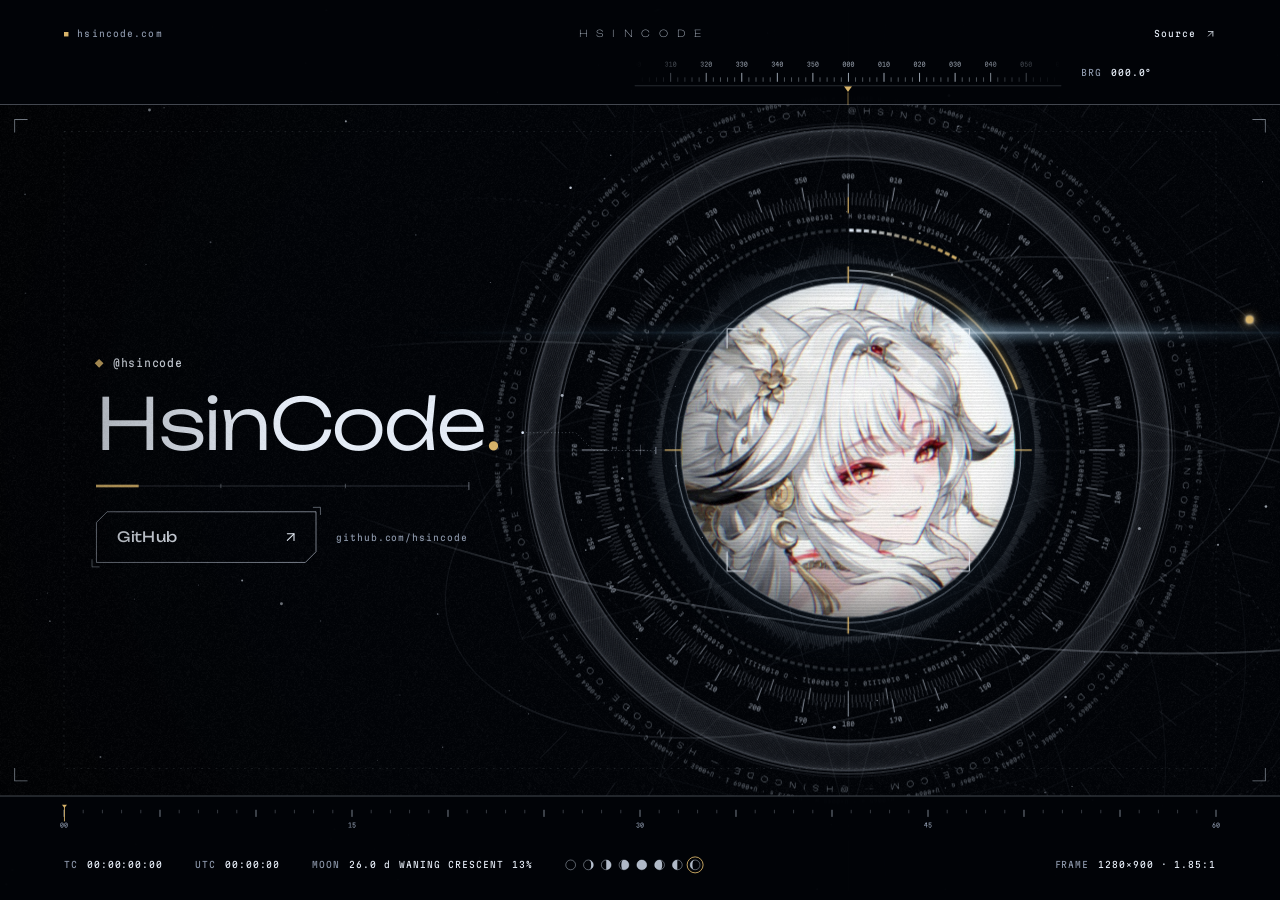
==== commit 0619456b: "Lay out the Apogee homepage across the whole window The stage now takes the window's own aspect inst" ====
--- a/public/index.html
+++ b/public/index.html
@@ -24,161 +24,143 @@
   </head>
   <body>
     <main>
+      <svg class="glyph-defs" width="0" height="0" aria-hidden="true"><defs><path id="gm2b" d="M2.75 -0.88V-3H0.63V-4H2.75V-6.12H3.75V-4H5.87V-3H3.75V-0.88Z"/><path id="gm30" d="M3.25 0.16Q1.9 0.16 1.23 -0.87Q0.57 -1.9 0.57 -4Q0.57 -6.1 1.23 -7.13Q1.9 -8.16 3.25 -8.16Q4.6 -8.16 5.27 -7.13Q5.93 -6.1 5.93 -4Q5.93 -1.9 5.27 -0.87Q4.6 0.16 3.25 0.16ZM3.25 -0.91Q4.05 -0.91 4.42 -1.65Q4.79 -2.39 4.79 -4Q4.79 -5.61 4.42 -6.35Q4.05 -7.09 3.25 -7.09Q2.45 -7.09 2.08 -6.35Q1.71 -5.61 1.71 -4Q1.71 -2.39 2.08 -1.65Q2.45 -0.91 3.25 -0.91ZM1.36 -3.1 5.06 -6.27V-4.9L1.36 -1.73Z"/><path id="gm31" d="M4.11 -8V-1.07H5.87V0H1.03V-1.07H2.97V-7.47L3.31 -7.28L1.03 -5.79V-7.01L2.57 -8Z"/><path id="gm32" d="M1.02 -1.65 3.49 -3.82Q4.03 -4.31 4.28 -4.77Q4.53 -5.23 4.53 -5.75Q4.53 -6.38 4.21 -6.74Q3.89 -7.09 3.32 -7.09Q2.76 -7.09 2.41 -6.71Q2.05 -6.33 1.92 -5.56H0.85Q0.88 -6.4 1.21 -6.98Q1.53 -7.56 2.08 -7.86Q2.62 -8.16 3.32 -8.16Q4.03 -8.16 4.56 -7.86Q5.09 -7.56 5.38 -7.02Q5.67 -6.47 5.67 -5.75Q5.67 -5.01 5.32 -4.35Q4.96 -3.69 4.2 -3.04L1.99 -1.17V-1.07H5.53V0H1.02Z"/><path id="gm33" d="M5.69 -2.11Q5.69 -1.43 5.38 -0.92Q5.08 -0.41 4.54 -0.12Q4 0.16 3.29 0.16Q2.53 0.16 1.98 -0.13Q1.44 -0.43 1.14 -0.99Q0.85 -1.55 0.83 -2.34H1.9Q1.99 -1.64 2.34 -1.27Q2.69 -0.91 3.28 -0.91Q3.67 -0.91 3.95 -1.07Q4.23 -1.23 4.39 -1.52Q4.54 -1.81 4.54 -2.21Q4.54 -2.81 4.21 -3.17Q3.87 -3.54 3.33 -3.54H2.52V-4.6H3.33Q3.89 -4.6 4.24 -4.95Q4.59 -5.29 4.59 -5.84Q4.59 -6.41 4.25 -6.75Q3.91 -7.09 3.33 -7.09Q2.71 -7.09 2.35 -6.71Q1.98 -6.33 1.85 -5.56H0.78Q0.82 -6.4 1.13 -6.98Q1.44 -7.56 2 -7.86Q2.56 -8.16 3.34 -8.16Q4.05 -8.16 4.58 -7.88Q5.12 -7.61 5.42 -7.11Q5.72 -6.61 5.72 -5.94Q5.72 -5.28 5.4 -4.81Q5.08 -4.34 4.52 -4.18V-4.02Q5.07 -3.87 5.38 -3.37Q5.69 -2.86 5.69 -2.11Z"/><path id="gm34" d="M4.88 -8V-3.39H6.01V-2.32H4.88V0H3.74V-2.32H0.54V-3.82L2.94 -8ZM1.52 -3.49V-3.39H3.74V-7.85H4.06Z"/><path id="gm35" d="M1.11 -8H5.58V-6.93H1.8L2.25 -7.35V-4.89H2.55Q2.71 -5.09 3 -5.21Q3.3 -5.32 3.64 -5.32Q4.24 -5.32 4.71 -4.99Q5.18 -4.65 5.45 -4.05Q5.73 -3.46 5.73 -2.67Q5.73 -1.83 5.42 -1.19Q5.11 -0.56 4.56 -0.2Q4.01 0.16 3.29 0.16Q2.21 0.16 1.57 -0.44Q0.93 -1.05 0.85 -2.14H1.92Q2.05 -1.54 2.38 -1.22Q2.72 -0.91 3.29 -0.91Q3.68 -0.91 3.97 -1.12Q4.27 -1.34 4.43 -1.73Q4.59 -2.13 4.59 -2.67Q4.59 -3.18 4.43 -3.55Q4.28 -3.92 3.99 -4.12Q3.71 -4.31 3.32 -4.31Q2.89 -4.31 2.59 -4.1Q2.3 -3.88 2.15 -3.46H1.11Z"/><path id="gm36" d="M3.24 0.16Q2.51 0.16 1.95 -0.18Q1.39 -0.53 1.08 -1.14Q0.77 -1.76 0.77 -2.56Q0.77 -3.16 0.97 -3.77Q1.18 -4.39 1.65 -5.13L3.4 -8H4.63L2.88 -5.18L3.05 -5.04Q3.16 -5.09 3.29 -5.11Q3.43 -5.14 3.6 -5.14Q4.22 -5.14 4.7 -4.8Q5.18 -4.47 5.46 -3.89Q5.73 -3.31 5.73 -2.56Q5.73 -1.76 5.42 -1.14Q5.1 -0.53 4.54 -0.18Q3.98 0.16 3.24 0.16ZM1.91 -2.56Q1.91 -2.06 2.07 -1.69Q2.24 -1.31 2.54 -1.11Q2.84 -0.91 3.25 -0.91Q3.66 -0.91 3.96 -1.11Q4.26 -1.31 4.43 -1.69Q4.59 -2.06 4.59 -2.56Q4.59 -3.06 4.43 -3.42Q4.26 -3.79 3.96 -3.99Q3.66 -4.19 3.25 -4.19Q2.84 -4.19 2.54 -3.99Q2.24 -3.79 2.07 -3.42Q1.91 -3.06 1.91 -2.56Z"/><path id="gm37" d="M5.52 -6.37 2.83 0H1.63L4.57 -6.83V-6.93H0.91V-8H5.52Z"/><path id="gm38" d="M3.25 -4.59Q3.89 -4.59 4.25 -4.91Q4.6 -5.24 4.6 -5.84Q4.6 -6.44 4.25 -6.77Q3.89 -7.09 3.25 -7.09Q2.61 -7.09 2.25 -6.77Q1.9 -6.44 1.9 -5.84Q1.9 -5.24 2.25 -4.91Q2.61 -4.59 3.25 -4.59ZM0.8 -5.94Q0.8 -6.62 1.1 -7.12Q1.4 -7.62 1.95 -7.89Q2.5 -8.16 3.25 -8.16Q4 -8.16 4.55 -7.89Q5.11 -7.62 5.4 -7.12Q5.7 -6.62 5.7 -5.94Q5.7 -5.32 5.39 -4.85Q5.07 -4.38 4.54 -4.2V-4.04Q5.08 -3.87 5.4 -3.35Q5.72 -2.84 5.72 -2.13Q5.72 -1.43 5.42 -0.91Q5.11 -0.4 4.56 -0.12Q4.01 0.16 3.25 0.16Q2.49 0.16 1.94 -0.12Q1.38 -0.4 1.08 -0.91Q0.78 -1.43 0.78 -2.13Q0.78 -2.84 1.1 -3.35Q1.42 -3.87 1.96 -4.04V-4.2Q1.43 -4.38 1.11 -4.85Q0.8 -5.32 0.8 -5.94ZM1.9 -2.24Q1.9 -1.61 2.26 -1.26Q2.61 -0.91 3.25 -0.91Q3.89 -0.91 4.24 -1.26Q4.6 -1.61 4.6 -2.24Q4.6 -2.88 4.24 -3.23Q3.89 -3.57 3.25 -3.57Q2.61 -3.57 2.26 -3.23Q1.9 -2.88 1.9 -2.24Z"/><path id="gm39" d="M3.26 -8.16Q4 -8.16 4.55 -7.82Q5.11 -7.47 5.42 -6.86Q5.73 -6.25 5.73 -5.44Q5.73 -4.84 5.52 -4.23Q5.32 -3.62 4.85 -2.87L3.1 0H1.87L3.62 -2.82L3.45 -2.96Q3.34 -2.91 3.2 -2.89Q3.07 -2.86 2.9 -2.86Q2.28 -2.86 1.8 -3.2Q1.32 -3.53 1.04 -4.11Q0.77 -4.7 0.77 -5.44Q0.77 -6.25 1.08 -6.86Q1.4 -7.47 1.96 -7.82Q2.53 -8.16 3.26 -8.16ZM4.59 -5.44Q4.59 -5.95 4.43 -6.32Q4.26 -6.69 3.96 -6.89Q3.66 -7.09 3.25 -7.09Q2.84 -7.09 2.54 -6.89Q2.24 -6.69 2.07 -6.32Q1.91 -5.95 1.91 -5.44Q1.91 -4.95 2.07 -4.58Q2.24 -4.21 2.54 -4.01Q2.84 -3.81 3.25 -3.81Q3.66 -3.81 3.96 -4.01Q4.26 -4.21 4.43 -4.58Q4.59 -4.95 4.59 -5.44Z"/><path id="gm43" d="M3.39 0.16Q2.08 0.16 1.43 -0.87Q0.79 -1.9 0.79 -4Q0.79 -6.1 1.45 -7.13Q2.12 -8.16 3.48 -8.16Q4.23 -8.16 4.76 -7.83Q5.3 -7.5 5.6 -6.86Q5.9 -6.21 5.95 -5.27H4.92Q4.78 -6.2 4.43 -6.65Q4.08 -7.09 3.48 -7.09Q2.68 -7.09 2.3 -6.35Q1.93 -5.61 1.93 -4Q1.93 -2.39 2.28 -1.65Q2.63 -0.91 3.39 -0.91Q3.96 -0.91 4.29 -1.32Q4.63 -1.74 4.76 -2.59H5.79Q5.74 -1.71 5.45 -1.09Q5.15 -0.47 4.63 -0.15Q4.12 0.16 3.39 0.16Z"/><path id="gm44" d="M0.87 0V-8H2.94Q4.45 -8 5.19 -7.01Q5.93 -6.02 5.93 -4Q5.93 -1.99 5.19 -0.99Q4.45 0 2.94 0ZM2.01 -1.07H2.94Q3.89 -1.07 4.34 -1.78Q4.79 -2.49 4.79 -4Q4.79 -5.52 4.34 -6.23Q3.89 -6.93 2.94 -6.93H2.01Z"/><path id="gm45" d="M1.3 0V-8H5.67V-6.93H2.44V-4.53H5.17V-3.53H2.44V-1.07H5.57V0Z"/><path id="gm46" d="M1.5 0V-8H5.87V-6.93H2.64V-4.41H5.37V-3.41H2.64V0Z"/><path id="gm48" d="M0.87 0V-8H2.01V-4.56H4.49V-8H5.63V0H4.49V-3.5H2.01V0Z"/><path id="gm49" d="M0.87 0V-1.07H2.68V-6.93H0.87V-8H5.63V-6.93H3.82V-1.07H5.63V0Z"/><path id="gm4e" d="M0.8 0V-8H2.68L4.6 -0.77H4.73L4.69 -3.57V-8H5.7V0H3.82L1.9 -7.23H1.77L1.81 -4.43V0Z"/><path id="gm4f" d="M3.25 0.16Q1.9 0.16 1.23 -0.87Q0.57 -1.9 0.57 -4Q0.57 -6.1 1.23 -7.13Q1.9 -8.16 3.25 -8.16Q4.6 -8.16 5.27 -7.13Q5.93 -6.1 5.93 -4Q5.93 -1.9 5.27 -0.87Q4.6 0.16 3.25 0.16ZM3.25 -0.91Q4.05 -0.91 4.42 -1.65Q4.79 -2.39 4.79 -4Q4.79 -5.61 4.42 -6.35Q4.05 -7.09 3.25 -7.09Q2.45 -7.09 2.08 -6.35Q1.71 -5.61 1.71 -4Q1.71 -2.39 2.08 -1.65Q2.45 -0.91 3.25 -0.91Z"/><path id="gm53" d="M1.89 -2.04Q2.04 -1.49 2.4 -1.2Q2.76 -0.91 3.33 -0.91Q3.93 -0.91 4.28 -1.25Q4.63 -1.6 4.63 -2.21Q4.63 -2.65 4.36 -2.94Q4.09 -3.24 3.61 -3.34L2.87 -3.49Q1.9 -3.69 1.41 -4.27Q0.91 -4.85 0.91 -5.78Q0.91 -6.51 1.22 -7.04Q1.53 -7.58 2.09 -7.87Q2.65 -8.16 3.41 -8.16Q4.15 -8.16 4.7 -7.87Q5.25 -7.58 5.56 -7.04Q5.88 -6.51 5.91 -5.76H4.87Q4.71 -6.41 4.34 -6.75Q3.98 -7.09 3.41 -7.09Q2.77 -7.09 2.4 -6.75Q2.03 -6.4 2.03 -5.78Q2.03 -5.35 2.31 -5.04Q2.58 -4.74 3.06 -4.64L3.8 -4.49Q4.77 -4.29 5.26 -3.71Q5.75 -3.14 5.75 -2.21Q5.75 -1.49 5.45 -0.95Q5.15 -0.42 4.61 -0.13Q4.06 0.16 3.33 0.16Q2.58 0.16 2.02 -0.1Q1.47 -0.37 1.16 -0.86Q0.86 -1.36 0.83 -2.04Z"/><path id="gm55" d="M0.79 -8H1.93V-2.57Q1.93 -1.79 2.28 -1.35Q2.64 -0.91 3.27 -0.91Q3.9 -0.91 4.25 -1.35Q4.61 -1.79 4.61 -2.57V-8H5.71V-2.47Q5.71 -1.2 5.07 -0.52Q4.44 0.16 3.25 0.16Q2.06 0.16 1.43 -0.52Q0.79 -1.2 0.79 -2.47Z"/><path id="gm64" d="M2.82 0.16Q2.14 0.16 1.64 -0.22Q1.15 -0.6 0.89 -1.3Q0.63 -2.01 0.63 -3Q0.63 -3.99 0.89 -4.7Q1.15 -5.4 1.64 -5.78Q2.14 -6.16 2.82 -6.16Q3.25 -6.16 3.6 -5.99Q3.94 -5.81 4.12 -5.49H4.42V-8.48H5.52V0H4.42V-0.51H4.12Q3.94 -0.19 3.6 -0.02Q3.25 0.16 2.82 0.16ZM3.09 -0.87Q3.75 -0.87 4.11 -1.42Q4.46 -1.97 4.46 -3Q4.46 -4.03 4.11 -4.58Q3.75 -5.13 3.09 -5.13Q2.42 -5.13 2.07 -4.58Q1.71 -4.03 1.71 -3Q1.71 -1.97 2.07 -1.42Q2.42 -0.87 3.09 -0.87Z"/><path id="gm65" d="M1.72 -3.61H4.95L4.57 -3.13Q4.57 -4.14 4.27 -4.65Q3.96 -5.16 3.36 -5.16Q2.69 -5.16 2.34 -4.62Q1.99 -4.07 1.99 -3.05Q1.99 -1.95 2.34 -1.4Q2.69 -0.84 3.39 -0.84Q3.84 -0.84 4.17 -1.09Q4.5 -1.34 4.72 -1.84H5.73Q5.6 -1.2 5.27 -0.75Q4.95 -0.31 4.48 -0.07Q4 0.16 3.39 0.16Q2.59 0.16 2.04 -0.21Q1.49 -0.58 1.2 -1.3Q0.92 -2.01 0.92 -3.05Q0.92 -4.03 1.21 -4.72Q1.51 -5.41 2.05 -5.79Q2.6 -6.16 3.36 -6.16Q4.08 -6.16 4.58 -5.81Q5.08 -5.47 5.33 -4.79Q5.59 -4.12 5.59 -3.14Q5.59 -3.01 5.59 -2.88Q5.58 -2.75 5.57 -2.64H1.72Z"/><path id="gm69" d="M1.35 -6H4.08V-1.03H5.72V0H1.35V-1.03H2.98V-4.97H1.35ZM3.45 -6.87Q3.08 -6.87 2.87 -7.09Q2.67 -7.31 2.67 -7.7Q2.67 -8.1 2.87 -8.32Q3.08 -8.53 3.45 -8.53Q3.82 -8.53 4.03 -8.31Q4.24 -8.1 4.24 -7.7Q4.24 -7.31 4.03 -7.09Q3.82 -6.87 3.45 -6.87Z"/><path id="gm6e" d="M1.07 0V-6H2.17V-5.57H2.47Q2.66 -5.86 2.98 -6.01Q3.3 -6.16 3.7 -6.16Q4.27 -6.16 4.68 -5.9Q5.09 -5.64 5.31 -5.16Q5.54 -4.68 5.54 -4.03V0H4.44V-3.73Q4.44 -4.42 4.16 -4.78Q3.87 -5.13 3.3 -5.13Q2.73 -5.13 2.45 -4.78Q2.17 -4.42 2.17 -3.73V0Z"/><path id="gm6f" d="M3.25 0.16Q2.48 0.16 1.92 -0.22Q1.36 -0.6 1.06 -1.3Q0.76 -2.01 0.76 -3Q0.76 -3.99 1.06 -4.7Q1.36 -5.4 1.92 -5.78Q2.48 -6.16 3.25 -6.16Q4.03 -6.16 4.59 -5.78Q5.14 -5.4 5.44 -4.7Q5.74 -3.99 5.74 -3Q5.74 -2.01 5.44 -1.3Q5.14 -0.6 4.59 -0.22Q4.03 0.16 3.25 0.16ZM3.25 -0.87Q3.93 -0.87 4.29 -1.42Q4.65 -1.97 4.65 -3Q4.65 -4.03 4.29 -4.58Q3.93 -5.13 3.25 -5.13Q2.58 -5.13 2.21 -4.58Q1.85 -4.03 1.85 -3Q1.85 -1.97 2.21 -1.42Q2.58 -0.87 3.25 -0.87Z"/><path id="gm73" d="M2.04 -1.84Q2.18 -1.36 2.49 -1.11Q2.81 -0.87 3.3 -0.87Q3.81 -0.87 4.1 -1.09Q4.39 -1.31 4.39 -1.69Q4.39 -1.97 4.15 -2.15Q3.91 -2.33 3.47 -2.41L2.87 -2.5Q1.96 -2.64 1.51 -3.1Q1.07 -3.55 1.07 -4.31Q1.07 -5.17 1.66 -5.66Q2.26 -6.16 3.27 -6.16Q4.34 -6.16 4.96 -5.6Q5.58 -5.04 5.62 -4.04H4.62Q4.49 -4.58 4.15 -4.86Q3.82 -5.13 3.27 -5.13Q2.74 -5.13 2.44 -4.91Q2.14 -4.69 2.14 -4.31Q2.14 -4.04 2.38 -3.85Q2.62 -3.67 3.07 -3.59L3.67 -3.5Q4.58 -3.36 5.02 -2.9Q5.46 -2.45 5.46 -1.69Q5.46 -1.12 5.19 -0.71Q4.93 -0.3 4.44 -0.07Q3.96 0.16 3.29 0.16Q2.28 0.16 1.68 -0.37Q1.08 -0.89 1.03 -1.84Z"/><path id="gmb7" d="M3.25 -3.02Q2.85 -3.02 2.62 -3.28Q2.39 -3.54 2.39 -4Q2.39 -4.46 2.62 -4.71Q2.84 -4.97 3.25 -4.97Q3.66 -4.97 3.88 -4.71Q4.11 -4.46 4.11 -3.99Q4.11 -3.54 3.88 -3.28Q3.66 -3.02 3.25 -3.02Z"/><path id="gu2e" d="M1.1 0.06Q0.97 0.06 0.86 0Q0.75 -0.07 0.69 -0.18Q0.62 -0.29 0.62 -0.42Q0.62 -0.56 0.68 -0.67Q0.75 -0.77 0.86 -0.84Q0.97 -0.9 1.1 -0.9Q1.24 -0.9 1.35 -0.84Q1.45 -0.77 1.52 -0.66Q1.58 -0.56 1.58 -0.42Q1.58 -0.29 1.52 -0.18Q1.45 -0.07 1.34 -0.01Q1.24 0.06 1.1 0.06Z"/><path id="gu40" d="M6.91 -3.32Q6.67 -2.38 6.06 -1.82Q5.46 -1.26 4.66 -1.26Q4.09 -1.26 3.64 -1.52Q3.19 -1.78 2.93 -2.25Q2.67 -2.71 2.67 -3.32Q2.67 -3.92 2.92 -4.38Q3.18 -4.85 3.63 -5.11Q4.08 -5.37 4.66 -5.37Q5.22 -5.37 5.67 -5.11Q6.13 -4.84 6.45 -4.38Q6.76 -3.91 6.91 -3.32ZM3.21 -3.32Q3.21 -2.61 3.64 -2.17Q4.07 -1.72 4.72 -1.72Q5.37 -1.72 5.87 -2.17Q6.37 -2.61 6.65 -3.32Q6.37 -4.03 5.87 -4.47Q5.37 -4.91 4.72 -4.91Q4.29 -4.91 3.95 -4.71Q3.6 -4.51 3.41 -4.15Q3.21 -3.79 3.21 -3.32ZM9.43 -3.85Q9.43 -3.09 9.14 -2.53Q8.85 -1.97 8.32 -1.66Q7.8 -1.35 7.1 -1.35H6.88L6.56 -2.85L6.71 -3.32L6.54 -3.78L6.78 -5.28H7.3L7.03 -3.32L7.39 -1.45L7.13 -1.7Q7.67 -1.7 8.07 -1.96Q8.48 -2.23 8.71 -2.71Q8.93 -3.2 8.93 -3.84Q8.93 -4.8 8.45 -5.52Q7.97 -6.24 7.12 -6.64Q6.26 -7.04 5.12 -7.04Q3.89 -7.04 2.96 -6.56Q2.02 -6.08 1.5 -5.21Q0.98 -4.34 0.98 -3.18Q0.98 -2.1 1.5 -1.29Q2.01 -0.47 2.94 -0.02Q3.87 0.44 5.09 0.44Q5.63 0.44 6.19 0.35Q6.74 0.26 7.26 0.09Q7.77 -0.08 8.17 -0.33V0.18Q7.74 0.4 7.22 0.56Q6.7 0.73 6.15 0.81Q5.6 0.9 5.07 0.9Q3.7 0.9 2.66 0.39Q1.62 -0.12 1.04 -1.04Q0.46 -1.96 0.46 -3.18Q0.46 -4.15 0.8 -4.95Q1.13 -5.74 1.75 -6.31Q2.37 -6.88 3.23 -7.19Q4.08 -7.5 5.12 -7.5Q6.41 -7.5 7.38 -7.04Q8.35 -6.59 8.89 -5.77Q9.43 -4.95 9.43 -3.85Z"/><path id="gu43" d="M8.47 -2.8Q8.37 -1.94 7.86 -1.28Q7.34 -0.62 6.5 -0.25Q5.67 0.12 4.61 0.12Q3.39 0.12 2.47 -0.37Q1.55 -0.86 1.04 -1.73Q0.53 -2.61 0.53 -3.75Q0.53 -4.9 1.04 -5.77Q1.55 -6.64 2.47 -7.13Q3.39 -7.62 4.61 -7.62Q5.67 -7.62 6.5 -7.25Q7.34 -6.88 7.86 -6.22Q8.37 -5.57 8.47 -4.7H7.89Q7.77 -5.43 7.33 -5.97Q6.89 -6.51 6.19 -6.8Q5.49 -7.1 4.59 -7.1Q3.54 -7.1 2.75 -6.69Q1.97 -6.27 1.54 -5.52Q1.11 -4.77 1.11 -3.75Q1.11 -2.74 1.54 -1.99Q1.97 -1.23 2.75 -0.81Q3.54 -0.4 4.59 -0.4Q5.49 -0.4 6.19 -0.7Q6.89 -0.99 7.33 -1.53Q7.77 -2.07 7.89 -2.8Z"/><path id="gu44" d="M4 -7.5Q5.23 -7.5 6.16 -7.03Q7.09 -6.55 7.61 -5.71Q8.13 -4.86 8.13 -3.75Q8.13 -2.64 7.61 -1.8Q7.09 -0.95 6.16 -0.48Q5.23 0 4 0H0.97V-7.5ZM1.53 -0.04 1.07 -0.49H4Q5.05 -0.49 5.85 -0.91Q6.65 -1.32 7.1 -2.06Q7.55 -2.79 7.55 -3.75Q7.55 -4.72 7.1 -5.45Q6.65 -6.18 5.85 -6.59Q5.05 -7.01 4 -7.01H1.07L1.53 -7.46Z"/><path id="gu45" d="M6.55 -4V-3.5H1.56V-4ZM1.88 -3.75 1.26 -0.05 0.9 -0.5H6.8V0H0.7L1.33 -3.75L0.7 -7.5H6.75V-7H0.9L1.26 -7.44Z"/><path id="gu48" d="M0.97 -7.5H1.53V0H0.97ZM7.27 -7.5H7.83V0H7.27ZM1.23 -4H7.67V-3.5H1.23Z"/><path id="gu49" d="M0.97 -7.5H1.53V0H0.97Z"/><path id="gu4d" d="M10.17 -7.5V0H9.63V-7.45H9.95L5.86 0H5.28L1.19 -7.45H1.51V0H0.97V-7.5H1.79L5.83 -0.07H5.32L9.35 -7.5Z"/><path id="gu4e" d="M7.87 -0.14H7.48V-7.5H8.02V0H7.29L1.12 -7.36H1.51V0H0.97V-7.5H1.7Z"/><path id="gu4f" d="M4.65 0.12Q3.43 0.12 2.5 -0.37Q1.56 -0.86 1.04 -1.73Q0.52 -2.61 0.52 -3.75Q0.52 -4.9 1.04 -5.77Q1.56 -6.64 2.5 -7.13Q3.43 -7.62 4.66 -7.62Q5.88 -7.62 6.81 -7.13Q7.74 -6.64 8.26 -5.77Q8.78 -4.9 8.78 -3.75Q8.78 -2.61 8.26 -1.73Q7.74 -0.86 6.81 -0.37Q5.88 0.12 4.65 0.12ZM4.65 -0.4Q5.73 -0.4 6.53 -0.81Q7.33 -1.23 7.76 -1.99Q8.2 -2.74 8.2 -3.75Q8.2 -4.77 7.76 -5.52Q7.33 -6.27 6.53 -6.69Q5.73 -7.1 4.65 -7.1Q3.57 -7.1 2.78 -6.69Q1.98 -6.27 1.54 -5.52Q1.1 -4.77 1.1 -3.75Q1.1 -2.74 1.54 -1.99Q1.98 -1.23 2.78 -0.81Q3.57 -0.4 4.65 -0.4Z"/><path id="gu53" d="M0.43 -2.42H0.99Q1.07 -1.81 1.46 -1.35Q1.84 -0.89 2.48 -0.64Q3.11 -0.39 3.93 -0.39Q5.17 -0.39 5.91 -0.84Q6.65 -1.3 6.65 -2.09Q6.65 -2.67 6.17 -2.99Q5.68 -3.31 4.5 -3.44L3.23 -3.58Q1.84 -3.73 1.26 -4.22Q0.67 -4.71 0.67 -5.48Q0.67 -6.14 1.06 -6.62Q1.45 -7.1 2.14 -7.36Q2.83 -7.62 3.74 -7.62Q4.68 -7.62 5.4 -7.33Q6.13 -7.04 6.55 -6.52Q6.98 -6 7.02 -5.31H6.46Q6.4 -5.86 6.04 -6.26Q5.68 -6.66 5.09 -6.88Q4.5 -7.11 3.73 -7.11Q2.59 -7.11 1.91 -6.68Q1.23 -6.25 1.23 -5.48Q1.23 -4.88 1.72 -4.56Q2.2 -4.24 3.33 -4.11L4.54 -3.97Q5.5 -3.86 6.09 -3.64Q6.68 -3.42 6.95 -3.04Q7.21 -2.67 7.21 -2.11Q7.21 -1.41 6.8 -0.91Q6.39 -0.41 5.65 -0.15Q4.91 0.12 3.92 0.12Q2.94 0.12 2.17 -0.2Q1.4 -0.52 0.94 -1.09Q0.48 -1.67 0.43 -2.42Z"/><path id="gu2014" d="M0.55 -3.77H5.56V-3.31H0.55ZM5.46 -3.77H10.47V-3.31H5.46Z"/></defs></svg>
       <div class="stage-wrap d"><div class="stage">
 <div class="ap k0">
-
-  <div class="k1" aria-hidden="true">
-    <svg class="ap-in k2" width="1488" height="948" viewBox="-24 -24 1488 948" fill="#dce7f7"><circle cx="113.4" cy="600.4" r="0.67" fill-opacity="0.3"></circle><circle cx="707.8" cy="709.5" r="0.7" fill-opacity="0.47"></circle><circle cx="848.9" cy="346.5" r="0.6" fill-opacity="0.24"></circle><circle cx="762.8" cy="341.9" r="0.71" fill-opacity="0.29"></circle><circle cx="607.9" cy="715.3" r="0.67" fill-opacity="0.36"></circle><circle cx="662" cy="859.1" r="0.47" fill-opacity="0.48"></circle><circle cx="739.9" cy="235.6" r="0.49" fill-opacity="0.41"></circle><circle cx="861.3" cy="161.9" r="0.51" fill-opacity="0.43"></circle><circle cx="1403.4" cy="95" r="0.47" fill-opacity="0.35"></circle><circle cx="223.2" cy="263.3" r="0.71" fill-opacity="0.34"></circle><circle cx="241.4" cy="105.8" r="0.68" fill-opacity="0.4"></circle><circle cx="882.1" cy="171.5" r="0.45" fill-opacity="0.33"></circle><circle cx="26.4" cy="877.6" r="0.56" fill-opacity="0.24"></circle><circle cx="1423.8" cy="37.4" r="0.49" fill-opacity="0.45"></circle><circle cx="780.8" cy="632.8" r="0.76" fill-opacity="0.31"></circle><circle cx="395.1" cy="816.8" r="0.73" fill-opacity="0.25"></circle><circle cx="497.8" cy="862.4" r="0.58" fill-opacity="0.26"></circle><circle cx="1039.9" cy="124.7" r="0.74" fill-opacity="0.46"></circle><circle cx="716.8" cy="639.8" r="0.76" fill-opacity="0.5"></circle><circle cx="67.8" cy="510.2" r="0.65" fill-opacity="0.4"></circle><circle cx="1127.3" cy="794.6" r="0.64" fill-opacity="0.43"></circle><circle cx="487.4" cy="837.2" r="0.75" fill-opacity="0.4"></circle><circle cx="1234.4" cy="271.7" r="0.51" fill-opacity="0.34"></circle><circle cx="661.1" cy="520.4" r="0.75" fill-opacity="0.31"></circle><circle cx="1045" cy="22.8" r="0.57" fill-opacity="0.31"></circle><circle cx="863.7" cy="571.1" r="0.75" fill-opacity="0.43"></circle><circle cx="452.7" cy="851.3" r="0.64" fill-opacity="0.43"></circle><circle cx="877.2" cy="679.7" r="0.59" fill-opacity="0.24"></circle><circle cx="1065" cy="251.7" r="0.66" fill-opacity="0.38"></circle><circle cx="1138.3" cy="878.1" r="0.56" fill-opacity="0.33"></circle><circle cx="1083.8" cy="634.7" r="0.78" fill-opacity="0.23"></circle><circle cx="41.1" cy="417.1" r="0.74" fill-opacity="0.3"></circle><circle cx="1027" cy="891.7" r="0.65" fill-opacity="0.46"></circle><circle cx="1141.5" cy="95.3" r="0.67" fill-opacity="0.28"></circle><circle cx="588.6" cy="692.2" r="0.77" fill-opacity="0.23"></circle><circle cx="275.9" cy="585.9" r="0.57" fill-opacity="0.28"></circle><circle cx="27" cy="631.5" r="0.5" fill-opacity="0.3"></circle><circle cx="456" cy="762.2" r="0.48" fill-opacity="0.3"></circle><circle cx="290.1" cy="24.5" r="0.59" fill-opacity="0.43"></circle><circle cx="398.8" cy="622" r="0.72" fill-opacity="0.26"></circle><circle cx="1175.1" cy="802.1" r="0.79" fill-opacity="0.45"></circle><circle cx="908.5" cy="620.6" r="0.51" fill-opacity="0.24"></circle><circle cx="143.2" cy="873.4" r="0.52" fill-opacity="0.32"></circle><circle cx="478.6" cy="696.5" r="0.51" fill-opacity="0.38"></circle><circle cx="1386.5" cy="309.6" r="0.62" fill-opacity="0.31"></circle><circle cx="494.6" cy="233.7" r="0.59" fill-opacity="0.45"></circle><circle cx="808.4" cy="617.9" r="0.68" fill-opacity="0.46"></circle><circle cx="635.3" cy="257" r="0.66" fill-opacity="0.28"></circle><circle cx="1365.1" cy="747.3" r="0.49" fill-opacity="0.24"></circle><circle cx="124.1" cy="593.8" r="0.51" fill-opacity="0.45"></circle><circle cx="1408.6" cy="578.2" r="0.46" fill-opacity="0.42"></circle><circle cx="211.6" cy="600" r="0.72" fill-opacity="0.26"></circle><circle cx="90.2" cy="70" r="0.61" fill-opacity="0.5"></circle><circle cx="755.5" cy="386" r="0.55" fill-opacity="0.36"></circle><circle cx="890.4" cy="137.1" r="0.48" fill-opacity="0.39"></circle><circle cx="1042.1" cy="811.2" r="0.5" fill-opacity="0.5"></circle><circle cx="576.7" cy="90.3" r="0.76" fill-opacity="0.39"></circle><circle cx="1154.5" cy="788.3" r="0.64" fill-opacity="0.38"></circle><circle cx="1362.7" cy="25.4" r="0.7" fill-opacity="0.27"></circle><circle cx="90.2" cy="458.1" r="0.56" fill-opacity="0.3"></circle><circle cx="1283.2" cy="826.3" r="0.51" fill-opacity="0.33"></circle><circle cx="40.2" cy="436.1" r="0.51" fill-opacity="0.28"></circle><circle cx="1013.2" cy="648" r="0.5" fill-opacity="0.26"></circle><circle cx="6.1" cy="423.3" r="0.48" fill-opacity="0.42"></circle><circle cx="678.2" cy="63.1" r="0.67" fill-opacity="0.34"></circle><circle cx="1346.1" cy="180.2" r="0.52" fill-opacity="0.49"></circle><circle cx="599.5" cy="707.8" r="0.54" fill-opacity="0.25"></circle><circle cx="1312.7" cy="509.7" r="0.8" fill-opacity="0.42"></circle><circle cx="1388.1" cy="810.3" r="0.67" fill-opacity="0.41"></circle><circle cx="569.5" cy="281.5" r="0.54" fill-opacity="0.46"></circle><circle cx="1149.1" cy="312.8" r="0.5" fill-opacity="0.23"></circle><circle cx="66.1" cy="65.8" r="0.56" fill-opacity="0.29"></circle><circle cx="557.6" cy="27.4" r="0.77" fill-opacity="0.3"></circle><circle cx="1386.5" cy="318.9" r="0.47" fill-opacity="0.31"></circle><circle cx="927.8" cy="210.3" r="0.63" fill-opacity="0.35"></circle><circle cx="782.7" cy="537.9" r="0.54" fill-opacity="0.45"></circle><circle cx="1090.3" cy="222.9" r="0.79" fill-opacity="0.35"></circle><circle cx="848.3" cy="30.8" r="0.79" fill-opacity="0.46"></circle></svg>
-  </div>
-  <div class="k3" aria-hidden="true">
-    <svg class="ap-in k4" width="1488" height="948" viewBox="-24 -24 1488 948" fill="#dce7f7"><circle cx="1167" cy="663.3" r="0.76" fill-opacity="0.36"></circle><circle cx="476.6" cy="882.2" r="0.82" fill-opacity="0.46"></circle><circle cx="898.2" cy="891.8" r="1.06" fill-opacity="0.52"></circle><circle cx="1377.3" cy="206.3" r="1.09" fill-opacity="0.55"></circle><circle cx="558.7" cy="860.2" r="0.87" fill-opacity="0.43"></circle><circle cx="213.1" cy="846.6" r="1" fill-opacity="0.32"></circle><circle cx="288.1" cy="241.1" r="0.95" fill-opacity="0.33"></circle><circle cx="1059.4" cy="644.6" r="1.06" fill-opacity="0.37"></circle><circle cx="848.5" cy="546.2" r="0.92" fill-opacity="0.55"></circle><circle cx="1422.6" cy="731.1" r="0.84" fill-opacity="0.52"></circle><circle cx="1190.3" cy="276.7" r="0.9" fill-opacity="0.33"></circle><circle cx="765.4" cy="434.6" r="0.74" fill-opacity="0.43"></circle><circle cx="658.7" cy="34.4" r="0.93" fill-opacity="0.34"></circle><circle cx="912.4" cy="826.9" r="0.8" fill-opacity="0.39"></circle><circle cx="1300.4" cy="665.3" r="0.82" fill-opacity="0.4"></circle><circle cx="623.4" cy="799.3" r="0.79" fill-opacity="0.34"></circle><circle cx="1361.2" cy="53.1" r="0.83" fill-opacity="0.38"></circle><circle cx="1011.8" cy="721.7" r="0.99" fill-opacity="0.59"></circle><circle cx="521.5" cy="748.9" r="0.72" fill-opacity="0.33"></circle><circle cx="1041.5" cy="632.7" r="1.02" fill-opacity="0.43"></circle><circle cx="404.6" cy="7.8" r="1.07" fill-opacity="0.5"></circle><circle cx="14.6" cy="414.5" r="0.97" fill-opacity="0.42"></circle><circle cx="756" cy="465.9" r="0.9" fill-opacity="0.49"></circle><circle cx="101.6" cy="192.9" r="0.87" fill-opacity="0.5"></circle><circle cx="383.8" cy="61" r="0.82" fill-opacity="0.51"></circle><circle cx="516.5" cy="614.9" r="0.85" fill-opacity="0.42"></circle><circle cx="1406.9" cy="661.5" r="0.78" fill-opacity="0.39"></circle><circle cx="412.7" cy="831.4" r="1.02" fill-opacity="0.47"></circle><circle cx="690.6" cy="153.6" r="0.76" fill-opacity="0.55"></circle><circle cx="984.8" cy="222.4" r="1.07" fill-opacity="0.52"></circle><circle cx="409.3" cy="841.1" r="0.71" fill-opacity="0.54"></circle><circle cx="8.2" cy="507.9" r="0.96" fill-opacity="0.31"></circle><circle cx="61.7" cy="396.8" r="0.8" fill-opacity="0.4"></circle><circle cx="409.6" cy="89.4" r="0.77" fill-opacity="0.37"></circle><circle cx="1386.1" cy="570.6" r="0.72" fill-opacity="0.32"></circle><circle cx="26.7" cy="89.1" r="0.71" fill-opacity="0.41"></circle><circle cx="177.4" cy="758.7" r="0.97" fill-opacity="0.6"></circle><circle cx="958.6" cy="701.9" r="0.75" fill-opacity="0.5"></circle><circle cx="665.5" cy="550.7" r="0.79" fill-opacity="0.5"></circle><circle cx="883.2" cy="725.7" r="0.73" fill-opacity="0.58"></circle><circle cx="275.5" cy="94.7" r="0.77" fill-opacity="0.38"></circle><circle cx="126.5" cy="622.1" r="0.96" fill-opacity="0.47"></circle><circle cx="102" cy="292.4" r="0.8" fill-opacity="0.31"></circle><circle cx="1194.2" cy="71.4" r="0.84" fill-opacity="0.57"></circle><circle cx="684.3" cy="177.1" r="0.94" fill-opacity="0.32"></circle><circle cx="46.1" cy="637.1" r="0.74" fill-opacity="0.54"></circle></svg>
-  </div>
-  <div class="k3" aria-hidden="true">
-    <svg class="ap-in k5" width="1488" height="948" viewBox="-24 -24 1488 948" fill="#e9f2ff"><circle cx="915.4" cy="728.8" r="1.59" fill-opacity="0.74"></circle><circle cx="31.2" cy="459.9" r="1.12" fill-opacity="0.47"></circle><circle cx="424.2" cy="119.5" r="1.04" fill-opacity="0.64"></circle><circle cx="1349.5" cy="506.9" r="1.28" fill-opacity="0.65"></circle><circle cx="359.4" cy="604.6" r="1.46" fill-opacity="0.47"></circle><circle cx="650.2" cy="186.2" r="1.26" fill-opacity="0.83"></circle><circle cx="36.8" cy="266.7" r="1.31" fill-opacity="0.45"></circle><circle cx="702.2" cy="478.5" r="1.2" fill-opacity="0.54"></circle><circle cx="973.5" cy="273.8" r="1.25" fill-opacity="0.72"></circle><circle cx="82.8" cy="886.9" r="1.14" fill-opacity="0.74"></circle><circle cx="641.7" cy="395.3" r="1.5" fill-opacity="0.7"></circle><circle cx="1001.3" cy="232.1" r="1.01" fill-opacity="0.49"></circle><circle cx="1425.4" cy="421" r="1.38" fill-opacity="0.65"></circle><circle cx="319.9" cy="581.3" r="1.01" fill-opacity="0.62"></circle><circle cx="1301.3" cy="545.4" r="1.09" fill-opacity="0.54"></circle><circle cx="88.8" cy="872.3" r="1.24" fill-opacity="0.53"></circle><circle cx="226.7" cy="108.1" r="1.43" fill-opacity="0.67"></circle><circle cx="1222.2" cy="528.9" r="1.54" fill-opacity="0.55"></circle><circle cx="1148" cy="698.5" r="1.26" fill-opacity="0.46"></circle><circle cx="1030.7" cy="93.7" r="1.4" fill-opacity="0.82"></circle></svg>
-  </div>
-
-  <div class="k6" aria-hidden="true">
-    <svg class="ap-in k7" width="1440" height="900" viewBox="0 0 1440 900" fill="none" stroke="#dce7f7" stroke-width="0.75">
+<div class="k1" aria-hidden="true">
+    <svg class="ap-in k2" width="100%" height="100%" preserveAspectRatio="xMidYMid slice" viewBox="-24 -24 1488 948" fill="#dce7f7"><circle cx="113.4" cy="600.4" r="0.67" fill-opacity="0.3"></circle><circle cx="707.8" cy="709.5" r="0.7" fill-opacity="0.47"></circle><circle cx="848.9" cy="346.5" r="0.6" fill-opacity="0.24"></circle><circle cx="762.8" cy="341.9" r="0.71" fill-opacity="0.29"></circle><circle cx="607.9" cy="715.3" r="0.67" fill-opacity="0.36"></circle><circle cx="662" cy="859.1" r="0.47" fill-opacity="0.48"></circle><circle cx="739.9" cy="235.6" r="0.49" fill-opacity="0.41"></circle><circle cx="861.3" cy="161.9" r="0.51" fill-opacity="0.43"></circle><circle cx="1403.4" cy="95" r="0.47" fill-opacity="0.35"></circle><circle cx="223.2" cy="263.3" r="0.71" fill-opacity="0.34"></circle><circle cx="241.4" cy="105.8" r="0.68" fill-opacity="0.4"></circle><circle cx="882.1" cy="171.5" r="0.45" fill-opacity="0.33"></circle><circle cx="26.4" cy="877.6" r="0.56" fill-opacity="0.24"></circle><circle cx="1423.8" cy="37.4" r="0.49" fill-opacity="0.45"></circle><circle cx="780.8" cy="632.8" r="0.76" fill-opacity="0.31"></circle><circle cx="395.1" cy="816.8" r="0.73" fill-opacity="0.25"></circle><circle cx="497.8" cy="862.4" r="0.58" fill-opacity="0.26"></circle><circle cx="1039.9" cy="124.7" r="0.74" fill-opacity="0.46"></circle><circle cx="716.8" cy="639.8" r="0.76" fill-opacity="0.5"></circle><circle cx="67.8" cy="510.2" r="0.65" fill-opacity="0.4"></circle><circle cx="1127.3" cy="794.6" r="0.64" fill-opacity="0.43"></circle><circle cx="487.4" cy="837.2" r="0.75" fill-opacity="0.4"></circle><circle cx="1234.4" cy="271.7" r="0.51" fill-opacity="0.34"></circle><circle cx="661.1" cy="520.4" r="0.75" fill-opacity="0.31"></circle><circle cx="1045" cy="22.8" r="0.57" fill-opacity="0.31"></circle><circle cx="863.7" cy="571.1" r="0.75" fill-opacity="0.43"></circle><circle cx="452.7" cy="851.3" r="0.64" fill-opacity="0.43"></circle><circle cx="877.2" cy="679.7" r="0.59" fill-opacity="0.24"></circle><circle cx="1065" cy="251.7" r="0.66" fill-opacity="0.38"></circle><circle cx="1138.3" cy="878.1" r="0.56" fill-opacity="0.33"></circle><circle cx="1083.8" cy="634.7" r="0.78" fill-opacity="0.23"></circle><circle cx="41.1" cy="417.1" r="0.74" fill-opacity="0.3"></circle><circle cx="1027" cy="891.7" r="0.65" fill-opacity="0.46"></circle><circle cx="1141.5" cy="95.3" r="0.67" fill-opacity="0.28"></circle><circle cx="588.6" cy="692.2" r="0.77" fill-opacity="0.23"></circle><circle cx="275.9" cy="585.9" r="0.57" fill-opacity="0.28"></circle><circle cx="27" cy="631.5" r="0.5" fill-opacity="0.3"></circle><circle cx="456" cy="762.2" r="0.48" fill-opacity="0.3"></circle><circle cx="290.1" cy="24.5" r="0.59" fill-opacity="0.43"></circle><circle cx="398.8" cy="622" r="0.72" fill-opacity="0.26"></circle><circle cx="1175.1" cy="802.1" r="0.79" fill-opacity="0.45"></circle><circle cx="908.5" cy="620.6" r="0.51" fill-opacity="0.24"></circle><circle cx="143.2" cy="873.4" r="0.52" fill-opacity="0.32"></circle><circle cx="478.6" cy="696.5" r="0.51" fill-opacity="0.38"></circle><circle cx="1386.5" cy="309.6" r="0.62" fill-opacity="0.31"></circle><circle cx="494.6" cy="233.7" r="0.59" fill-opacity="0.45"></circle><circle cx="808.4" cy="617.9" r="0.68" fill-opacity="0.46"></circle><circle cx="635.3" cy="257" r="0.66" fill-opacity="0.28"></circle><circle cx="1365.1" cy="747.3" r="0.49" fill-opacity="0.24"></circle><circle cx="124.1" cy="593.8" r="0.51" fill-opacity="0.45"></circle><circle cx="1408.6" cy="578.2" r="0.46" fill-opacity="0.42"></circle><circle cx="211.6" cy="600" r="0.72" fill-opacity="0.26"></circle><circle cx="90.2" cy="70" r="0.61" fill-opacity="0.5"></circle><circle cx="755.5" cy="386" r="0.55" fill-opacity="0.36"></circle><circle cx="890.4" cy="137.1" r="0.48" fill-opacity="0.39"></circle><circle cx="1042.1" cy="811.2" r="0.5" fill-opacity="0.5"></circle><circle cx="576.7" cy="90.3" r="0.76" fill-opacity="0.39"></circle><circle cx="1154.5" cy="788.3" r="0.64" fill-opacity="0.38"></circle><circle cx="1362.7" cy="25.4" r="0.7" fill-opacity="0.27"></circle><circle cx="90.2" cy="458.1" r="0.56" fill-opacity="0.3"></circle><circle cx="1283.2" cy="826.3" r="0.51" fill-opacity="0.33"></circle><circle cx="40.2" cy="436.1" r="0.51" fill-opacity="0.28"></circle><circle cx="1013.2" cy="648" r="0.5" fill-opacity="0.26"></circle><circle cx="6.1" cy="423.3" r="0.48" fill-opacity="0.42"></circle><circle cx="678.2" cy="63.1" r="0.67" fill-opacity="0.34"></circle><circle cx="1346.1" cy="180.2" r="0.52" fill-opacity="0.49"></circle><circle cx="599.5" cy="707.8" r="0.54" fill-opacity="0.25"></circle><circle cx="1312.7" cy="509.7" r="0.8" fill-opacity="0.42"></circle><circle cx="1388.1" cy="810.3" r="0.67" fill-opacity="0.41"></circle><circle cx="569.5" cy="281.5" r="0.54" fill-opacity="0.46"></circle><circle cx="1149.1" cy="312.8" r="0.5" fill-opacity="0.23"></circle><circle cx="66.1" cy="65.8" r="0.56" fill-opacity="0.29"></circle><circle cx="557.6" cy="27.4" r="0.77" fill-opacity="0.3"></circle><circle cx="1386.5" cy="318.9" r="0.47" fill-opacity="0.31"></circle><circle cx="927.8" cy="210.3" r="0.63" fill-opacity="0.35"></circle><circle cx="782.7" cy="537.9" r="0.54" fill-opacity="0.45"></circle><circle cx="1090.3" cy="222.9" r="0.79" fill-opacity="0.35"></circle><circle cx="848.3" cy="30.8" r="0.79" fill-opacity="0.46"></circle></svg>
+  </div>
+<div class="k3" aria-hidden="true">
+    <svg class="ap-in k4" width="100%" height="100%" preserveAspectRatio="xMidYMid slice" viewBox="-24 -24 1488 948" fill="#dce7f7"><circle cx="1167" cy="663.3" r="0.76" fill-opacity="0.36"></circle><circle cx="476.6" cy="882.2" r="0.82" fill-opacity="0.46"></circle><circle cx="898.2" cy="891.8" r="1.06" fill-opacity="0.52"></circle><circle cx="1377.3" cy="206.3" r="1.09" fill-opacity="0.55"></circle><circle cx="558.7" cy="860.2" r="0.87" fill-opacity="0.43"></circle><circle cx="213.1" cy="846.6" r="1" fill-opacity="0.32"></circle><circle cx="288.1" cy="241.1" r="0.95" fill-opacity="0.33"></circle><circle cx="1059.4" cy="644.6" r="1.06" fill-opacity="0.37"></circle><circle cx="848.5" cy="546.2" r="0.92" fill-opacity="0.55"></circle><circle cx="1422.6" cy="731.1" r="0.84" fill-opacity="0.52"></circle><circle cx="1190.3" cy="276.7" r="0.9" fill-opacity="0.33"></circle><circle cx="765.4" cy="434.6" r="0.74" fill-opacity="0.43"></circle><circle cx="658.7" cy="34.4" r="0.93" fill-opacity="0.34"></circle><circle cx="912.4" cy="826.9" r="0.8" fill-opacity="0.39"></circle><circle cx="1300.4" cy="665.3" r="0.82" fill-opacity="0.4"></circle><circle cx="623.4" cy="799.3" r="0.79" fill-opacity="0.34"></circle><circle cx="1361.2" cy="53.1" r="0.83" fill-opacity="0.38"></circle><circle cx="1011.8" cy="721.7" r="0.99" fill-opacity="0.59"></circle><circle cx="521.5" cy="748.9" r="0.72" fill-opacity="0.33"></circle><circle cx="1041.5" cy="632.7" r="1.02" fill-opacity="0.43"></circle><circle cx="404.6" cy="7.8" r="1.07" fill-opacity="0.5"></circle><circle cx="14.6" cy="414.5" r="0.97" fill-opacity="0.42"></circle><circle cx="756" cy="465.9" r="0.9" fill-opacity="0.49"></circle><circle cx="101.6" cy="192.9" r="0.87" fill-opacity="0.5"></circle><circle cx="383.8" cy="61" r="0.82" fill-opacity="0.51"></circle><circle cx="516.5" cy="614.9" r="0.85" fill-opacity="0.42"></circle><circle cx="1406.9" cy="661.5" r="0.78" fill-opacity="0.39"></circle><circle cx="412.7" cy="831.4" r="1.02" fill-opacity="0.47"></circle><circle cx="690.6" cy="153.6" r="0.76" fill-opacity="0.55"></circle><circle cx="984.8" cy="222.4" r="1.07" fill-opacity="0.52"></circle><circle cx="409.3" cy="841.1" r="0.71" fill-opacity="0.54"></circle><circle cx="8.2" cy="507.9" r="0.96" fill-opacity="0.31"></circle><circle cx="61.7" cy="396.8" r="0.8" fill-opacity="0.4"></circle><circle cx="409.6" cy="89.4" r="0.77" fill-opacity="0.37"></circle><circle cx="1386.1" cy="570.6" r="0.72" fill-opacity="0.32"></circle><circle cx="26.7" cy="89.1" r="0.71" fill-opacity="0.41"></circle><circle cx="177.4" cy="758.7" r="0.97" fill-opacity="0.6"></circle><circle cx="958.6" cy="701.9" r="0.75" fill-opacity="0.5"></circle><circle cx="665.5" cy="550.7" r="0.79" fill-opacity="0.5"></circle><circle cx="883.2" cy="725.7" r="0.73" fill-opacity="0.58"></circle><circle cx="275.5" cy="94.7" r="0.77" fill-opacity="0.38"></circle><circle cx="126.5" cy="622.1" r="0.96" fill-opacity="0.47"></circle><circle cx="102" cy="292.4" r="0.8" fill-opacity="0.31"></circle><circle cx="1194.2" cy="71.4" r="0.84" fill-opacity="0.57"></circle><circle cx="684.3" cy="177.1" r="0.94" fill-opacity="0.32"></circle><circle cx="46.1" cy="637.1" r="0.74" fill-opacity="0.54"></circle></svg>
+  </div>
+<div class="k3" aria-hidden="true">
+    <svg class="ap-in k5" width="100%" height="100%" preserveAspectRatio="xMidYMid slice" viewBox="-24 -24 1488 948" fill="#e9f2ff"><circle cx="915.4" cy="728.8" r="1.59" fill-opacity="0.74"></circle><circle cx="31.2" cy="459.9" r="1.12" fill-opacity="0.47"></circle><circle cx="424.2" cy="119.5" r="1.04" fill-opacity="0.64"></circle><circle cx="1349.5" cy="506.9" r="1.28" fill-opacity="0.65"></circle><circle cx="359.4" cy="604.6" r="1.46" fill-opacity="0.47"></circle><circle cx="650.2" cy="186.2" r="1.26" fill-opacity="0.83"></circle><circle cx="36.8" cy="266.7" r="1.31" fill-opacity="0.45"></circle><circle cx="702.2" cy="478.5" r="1.2" fill-opacity="0.54"></circle><circle cx="973.5" cy="273.8" r="1.25" fill-opacity="0.72"></circle><circle cx="82.8" cy="886.9" r="1.14" fill-opacity="0.74"></circle><circle cx="641.7" cy="395.3" r="1.5" fill-opacity="0.7"></circle><circle cx="1001.3" cy="232.1" r="1.01" fill-opacity="0.49"></circle><circle cx="1425.4" cy="421" r="1.38" fill-opacity="0.65"></circle><circle cx="319.9" cy="581.3" r="1.01" fill-opacity="0.62"></circle><circle cx="1301.3" cy="545.4" r="1.09" fill-opacity="0.54"></circle><circle cx="88.8" cy="872.3" r="1.24" fill-opacity="0.53"></circle><circle cx="226.7" cy="108.1" r="1.43" fill-opacity="0.67"></circle><circle cx="1222.2" cy="528.9" r="1.54" fill-opacity="0.55"></circle><circle cx="1148" cy="698.5" r="1.26" fill-opacity="0.46"></circle><circle cx="1030.7" cy="93.7" r="1.4" fill-opacity="0.82"></circle></svg>
+  </div>
+<div class="inst k6"><div class="k7" aria-hidden="true">
+    <svg class="ap-in k8" width="1440" height="900" viewBox="0 0 1440 900" fill="none" stroke="#dce7f7" stroke-width="0.75">
       <path d="M1194.1 898.5L1211.6 901.9L1228.2 903.1L1243.6 902.2L1257.8 899L1270.8 893.7L1282.5 886.2M729.2 6.3L717.5 13.8L707.2 23.5L698.4 35.2L691 48.9L685.1 64.6L680.7 82.2L677.9 101.5L676.7 122.6L677.1 145.2L679 169.4L682.5 194.9L687.5 221.6L694.1 249.5L702.1 278.3L711.6 308L722.5 338.4L734.8 369.3L748.3 400.6L763.1 432.1L779 463.7L796 495.3L814 526.7L832.9 557.6L852.6 588.1L873 617.8L894.1 646.8L915.7 674.8L937.7 701.7L959.9 727.4L982.4 751.7L1005 774.5L1027.5 795.8L1049.9 815.4L1072.1 833.2L1093.9 849.1L1115.3 863.1L1136 875.1L1156.2 885L1175.5 892.8L1194.1 898.5M1194.1 898.5L1218.4 897.1L1241.6 893.7L1263.7 888L1284.5 880.2L1303.9 870.3L1321.8 858.4L1338.1 844.5M678.2 41.6L661.9 55.5L647.2 71.3L634.2 89L623 108.5L613.6 129.6L606.2 152.2L600.6 176.4L597 201.8L595.3 228.5L595.7 256.2L597.9 284.9L602.2 314.4L608.4 344.5L616.5 375.2L626.4 406.2L638.2 437.5L651.8 468.8L667 500L683.9 530.9L702.3 561.5L722.1 591.5L743.3 620.9L765.8 649.4L789.4 676.9L814 703.4L839.6 728.6L865.9 752.4L892.8 774.8L920.3 795.5L948.2 814.6L976.3 832L1004.6 847.4L1032.8 860.9L1060.9 872.5L1088.6 881.9L1116 889.3L1142.7 894.5L1168.8 897.6L1194.1 898.5M1194.1 898.5L1223.4 892.4L1251.7 884.2L1278.7 873.9L1304.4 861.5L1328.6 847.1L1351.2 830.7L1372.1 812.6L1391.2 792.6M627.9 87.4L608.8 107.4L591.7 129L576.5 152.2L563.4 176.8L552.4 202.8L543.6 230L537 258.2L532.7 287.4L530.6 317.3L530.8 348L533.4 379.1L538.1 410.5L545.2 442.2L554.5 473.9L565.9 505.4L579.4 536.7L595 567.6L612.6 597.9L632 627.5L653.3 656.2L676.2 683.9L700.7 710.5L726.7 735.8L754 759.7L782.5 782.2L812.1 802.9L842.6 822L873.8 839.3L905.7 854.6L938 868L970.6 879.4L1003.4 888.6L1036.1 895.7L1068.7 900.7L1100.9 903.4L1132.7 904L1163.8 902.3L1194.1 898.5M1194.1 898.5L1226.4 888L1257.7 875.4L1287.7 860.7L1316.3 844.1L1343.4 825.5L1368.8 805.1L1392.4 782.9L1414.1 759.1L1433.8 733.9L1451.3 707.2L1466.7 679.3L1479.8 650.3M533.3 220.7L520.2 249.7L509.5 279.7L501.1 310.6L495.2 342.1L491.7 374.1L490.7 406.5L492.2 439.2L496.2 471.8L502.6 504.4L511.4 536.7L522.7 568.6L536.2 599.9L552 630.4L570 660.1L590.1 688.8L612.2 716.3L636.1 742.5L661.9 767.3L689.3 790.5L718.2 812.1L748.4 831.9L779.9 849.9L812.5 865.9L846 879.9L880.2 891.7L915.1 901.5L950.3 909L985.8 914.3L1021.3 917.3L1056.8 918.1L1091.9 916.6L1126.6 912.8L1160.7 906.7L1194.1 898.5M1194.1 898.5L1227.2 884.2L1259.3 867.9L1290 849.5L1319.4 829.2L1347.2 807L1373.3 783.1L1397.6 757.5L1420 730.5L1440.3 702.1L1458.5 672.5L1474.4 641.8L1488 610.1L1499.3 577.7L1508.1 544.6L1514.5 511.1L1518.3 477.3L1519.6 443.4L1518.4 409.5L1514.6 375.8M481.6 490.5L485.4 524.2L491.6 557.6L500.4 590.4L511.5 622.6L525.1 653.9L540.9 684.2L559 713.3L579.3 741.2L601.6 767.7L625.8 792.6L651.9 815.9L679.6 837.3L708.9 856.9L739.7 874.5L771.7 890L804.8 903.4L838.8 914.6L873.7 923.5L909.2 930.1L945.1 934.4L981.2 936.3L1017.5 935.8L1053.7 933L1089.6 927.8L1125.1 920.3L1160 910.5L1194.1 898.5M1194.1 898.5L1225.7 881.3L1256.2 862.1L1285.5 840.9L1313.4 817.8L1339.8 792.9L1364.5 766.3L1387.4 738.2L1408.5 708.7L1427.6 677.9L1444.5 646L1459.4 613.2L1471.9 579.5L1482.2 545.2L1490.1 510.5L1495.7 475.5L1498.8 440.3L1499.5 405.2L1497.7 370.3L1493.6 335.8L1487 301.9L1478.1 268.6L1466.8 236.3L1453.3 205L1437.5 174.9L1419.6 146.1L1399.7 118.8L1377.8 93.1L1354.1 69.2L1328.7 47.1M645.9 830.8L671.3 852.9L698.4 873L726.9 891L756.7 906.9L787.8 920.6L819.8 932L852.8 941.1L886.4 947.7L920.6 951.9L955.2 953.7L990.1 953L1024.9 949.9L1059.7 944.3L1094.1 936.4L1128.1 926L1161.5 913.4L1194.1 898.5M1194.1 898.5L1222 879.6L1248.9 858.6L1274.5 835.6L1298.8 810.8L1321.6 784.2L1342.9 755.9L1362.5 726.2L1380.4 695.2L1396.4 662.9L1410.4 629.6L1422.5 595.4L1432.5 560.5L1440.4 525.1L1446.1 489.3L1449.7 453.3L1451.1 417.3L1450.3 381.5L1447.3 346L1442.1 311L1434.8 276.7L1425.3 243.2L1413.8 210.8L1400.2 179.5L1384.7 149.5L1367.4 121L1348.2 94L1327.3 68.9L1304.9 45.5L1281 24.2L1255.7 4.9L1229.1 -12.2L1201.4 -27.1L1172.8 -39.6L1143.3 -49.8L1113.1 -57.5M856.7 949.8L886.9 957.5L917.6 962.7L948.8 965.5L980.2 965.7L1011.6 963.4L1043.1 958.6L1074.3 951.4L1105.2 941.7L1135.5 929.6L1165.2 915.2L1194.1 898.5M1194.1 898.5L1216.4 879L1237.6 857.5L1257.7 833.9L1276.5 808.5L1294 781.4L1310.1 752.6L1324.6 722.4L1337.6 690.8L1348.9 658.1L1358.5 624.3L1366.4 589.7L1372.4 554.5L1376.7 518.7L1379.1 482.6L1379.7 446.3L1378.5 410L1375.4 373.9L1370.4 338.2L1363.7 303.1L1355.2 268.7L1344.9 235.1L1333 202.6L1319.5 171.3L1304.4 141.4L1287.8 112.9L1269.8 86.1L1250.5 61.1L1230 38L1208.3 16.8L1185.7 -2.2L1162.1 -19L1137.8 -33.5L1112.7 -45.7L1087.2 -55.4L1061.2 -62.7L1034.9 -67.5L1008.4 -69.8L981.9 -69.5M991.6 969.8L1018.1 969.5L1044.5 966.7L1070.7 961.4L1096.6 953.6L1122 943.4L1146.7 930.7L1170.8 915.7L1194.1 898.5M1194.1 898.5L1209.2 879.7L1223.3 858.8L1236.3 836L1248.1 811.2L1258.8 784.7L1268.1 756.6L1276.2 727L1282.9 696L1288.3 663.8L1292.2 630.6L1294.8 596.5L1295.8 561.7L1295.5 526.4L1293.7 490.7L1290.5 454.7L1285.8 418.8L1279.8 383L1272.4 347.5L1263.7 312.6L1253.7 278.3L1242.4 244.8L1230 212.4L1216.5 181.1L1201.9 151.1L1186.3 122.5L1169.8 95.6L1152.5 70.4L1134.4 47L1115.7 25.6L1096.4 6.3L1076.7 -10.9L1056.5 -25.8L1036.1 -38.4L1015.6 -48.6L994.9 -56.4L974.3 -61.8L953.8 -64.6L933.5 -64.9L913.6 -62.8M1066.5 964.9L1086.4 962.8L1106 958.1L1125 950.9L1143.4 941.3L1161.1 929.4L1178 915L1194.1 898.5M1194.1 898.5L1200.9 881.6L1206.8 862.6L1211.7 841.6L1215.5 818.7L1218.3 794L1220 767.6L1220.7 739.7L1220.3 710.3L1218.8 679.7L1216.2 648L1212.6 615.3L1207.9 581.8L1202.3 547.7L1195.6 513.1L1188 478.2L1179.5 443.1L1170.1 408.1L1159.9 373.3L1148.9 338.8L1137.2 304.9L1124.8 271.7L1111.8 239.4L1098.2 208.1L1084.2 178L1069.8 149.2L1055 121.8L1040 96.1L1024.7 72.1L1009.4 49.9L994 29.7L978.6 11.5L963.3 -4.5L948.2 -18.3L933.4 -29.9L918.9 -39.1L904.8 -45.9L891.1 -50.3L878 -52.2L865.5 -51.8L853.6 -48.8M1134.5 951.8L1146.4 948.8L1157.6 943.5L1168 935.7L1177.5 925.6L1186.3 913.2L1194.1 898.5M1194.1 898.5L1192.2 884.5L1189.3 868.5L1185.6 850.4L1180.9 830.4L1175.4 808.5L1169 784.9L1161.8 759.6L1153.8 732.8L1145 704.7L1135.6 675.3L1125.5 644.8L1114.7 613.4L1103.4 581.2L1091.6 548.3L1079.4 515L1066.8 481.3L1053.8 447.5L1040.6 413.7L1027.2 380L1013.6 346.8L1000 314L986.4 281.8L972.9 250.5L959.5 220.2L946.2 191L933.3 163.1L920.7 136.5L908.4 111.5L896.6 88.1L885.3 66.5L874.6 46.8L864.5 29L855 13.3L846.3 -0.3L838.3 -11.8L831 -20.9L824.6 -27.8L819.1 -32.3L814.4 -34.5L810.7 -34.3M1185.6 934.5L1189.3 934.3L1192.2 931.8L1194.1 926.9L1195 919.7L1195 910.2L1194.1 898.5M1194.1 898.5L1183.5 888.4L1172.1 876.1L1159.8 861.9L1146.7 845.5L1133 827.3L1118.5 807.2L1103.5 785.4L1088 762L1072.1 737L1055.8 710.7L1039.3 683L1022.5 654.3L1005.7 624.5L988.8 593.9L972 562.6L955.3 530.7L938.8 498.5L922.6 466L906.8 433.4L891.5 400.9L876.7 368.7L862.4 336.8L848.9 305.5L836.1 274.9L824.1 245.2L812.9 216.4L802.7 188.8L793.4 162.5L785.1 137.6L777.9 114.1L771.8 92.4L766.7 72.3L762.8 54.1L760.1 37.9L758.5 23.6L758.1 11.4L758.9 1.4L760.9 -6.5L764 -12.1L768.2 -15.5M1236 912.1L1231.8 915.5L1226.4 916.6L1219.8 915.5L1212.3 912L1203.7 906.4L1194.1 898.5M1369 816.2L1377.8 807.2L1385.6 798.4L1392.4 789.8L1398 781.3L1402.5 773.2L1405.9 765.4L1408.1 757.9L1409.2 750.9L1409.1 744.2L1407.8 738L1405.3 732.3L1401.7 727.1L1396.9 722.5L1391 718.4L1384.1 714.9L1376.1 712.1L1367 709.8L1357.1 708.1L1346.1 707.1L1334.4 706.8L1321.8 707L1308.4 707.9L1294.4 709.5L1279.7 711.7L1264.6 714.4L1248.9 717.8L1232.9 721.8L1216.5 726.4L1199.9 731.5L1183.1 737.1L1166.3 743.2L1149.5 749.8L1132.7 756.8L1116.2 764.2L1099.9 771.9L1083.9 780L1068.3 788.4L1053.3 797L1038.7 805.8L1024.9 814.8L1011.7 823.9L999.2 833L987.6 842.2L976.9 851.4L967.1 860.5L958.3 869.5L950.5 878.3L943.8 887L938.1 895.4L933.6 903.5L930.2 911.4L928 918.8L926.9 925.9L927.1 932.5L928.4 938.7L930.8 944.4L934.4 949.6L939.2 954.2L945.1 958.3L952 961.8L960.1 964.7L969.1 967L979.1 968.6L990 969.6L1001.8 970L1014.4 969.7M1512.8 534.9L1514.7 522.6L1514.5 511.1L1512.2 500.4L1507.9 490.6L1501.7 481.6L1493.4 473.5L1483.3 466.5L1471.2 460.4L1457.3 455.4L1441.7 451.5L1424.4 448.7L1405.5 446.9L1385.1 446.3L1363.2 446.7L1340.1 448.3L1315.8 451L1290.5 454.7L1264.2 459.6L1237.1 465.5L1209.3 472.3L1180.9 480.2L1152.2 489L1123.1 498.8L1094 509.4L1064.8 520.7L1035.9 532.9L1007.2 545.7L978.9 559.1L951.3 573.1L924.3 587.6L898.2 602.6L873 617.8L849 633.4L826.1 649.1L804.6 665L784.5 680.9L765.9 696.8L749 712.6L733.7 728.1L720.2 743.5L708.5 758.4L698.7 773L690.9 787.1L685.1 800.6L681.2 813.6L679.4 825.8L679.6 837.3L681.9 848L686.1 857.9L692.4 866.9L700.6 874.9L710.8 882M1479.4 249.3L1474.5 237.9L1467.2 227.6L1457.7 218.3L1446 210.1L1432 203.2L1416 197.4L1398 192.8L1378 189.5L1356.1 187.5L1332.6 186.8L1307.4 187.3L1280.7 189.1L1252.7 192.2L1223.4 196.6L1193 202.1L1161.7 208.9L1129.6 216.9L1096.8 226L1063.6 236.2L1030.1 247.4L996.5 259.6L962.8 272.8L929.4 286.8L896.2 301.6L863.6 317.1L831.7 333.3L800.6 350L770.4 367.3L741.4 384.9L713.6 402.8L687.2 421L662.3 439.3L639.1 457.7L617.7 476L598.1 494.3L580.4 512.2L564.9 529.9L551.4 547.2L540.1 564.1L531.1 580.3L524.3 596L519.9 610.9L517.8 625L518 638.3L520.6 650.7L525.5 662.1M1299.4 25.1L1289.2 18L1277.1 12L1263.3 7L1247.6 3.1L1230.3 0.2L1211.4 -1.5L1191 -2.2L1169.2 -1.7L1146.1 -0.1L1121.8 2.5L1096.4 6.3L1070.1 11.1L1043 17L1015.2 23.9L986.8 31.8L958.1 40.6L929.1 50.3L899.9 60.9L870.8 72.3L841.8 84.4L813.1 97.2L784.9 110.7L757.2 124.7L730.2 139.2L704.1 154.1L679 169.4L654.9 184.9L632.1 200.7L610.6 216.5L590.4 232.5L571.9 248.3L554.9 264.1L539.6 279.7L526.1 295L514.5 310L504.7 324.6L496.9 338.6L491 352.2L487.2 365.1L485.3 377.4M998.2 -70L985.6 -69.7L972.3 -68.8L958.3 -67.3L943.6 -65.1L928.4 -62.3L912.8 -58.9L896.7 -54.9L880.4 -50.4L863.8 -45.3L847 -39.7L830.2 -33.6L813.4 -27L796.6 -20L780.1 -12.6L763.8 -4.8L747.8 3.3L732.2 11.6L717.1 20.3L702.6 29.1L688.7 38L675.5 47.1L663.1 56.3L651.5 65.5L640.8 74.7L631 83.8L622.2 92.8" stroke-opacity="0.035"></path>
       <path d="M1270.8 893.7L1282.5 886.2L1292.8 876.5L1301.6 864.8L1309 851.1L1314.9 835.4L1319.3 817.8L1322.1 798.5L1323.3 777.4L1322.9 754.8L1321 730.6L1317.5 705.1L1312.5 678.4L1305.9 650.5L1297.9 621.7L1288.4 592L1277.5 561.6L1265.2 530.7L1251.7 499.4L1236.9 467.9L1221 436.3L1204 404.7L1186 373.3L1167.1 342.4L1147.4 311.9L1127 282.2L1105.9 253.2L1084.3 225.2L1062.3 198.3L1040.1 172.6L1017.6 148.3L995 125.5L972.5 104.2L950.1 84.6L927.9 66.8L906.1 50.9L884.7 36.9L864 24.9L843.8 15L824.5 7.2L805.9 1.5L788.4 -1.9L771.8 -3.1L756.4 -2.2L742.2 1L729.2 6.3L717.5 13.8M1321.8 858.4L1338.1 844.5L1352.8 828.7L1365.8 811L1377 791.5L1386.4 770.4L1393.8 747.8L1399.4 723.6L1403 698.2L1404.7 671.5L1404.3 643.8L1402.1 615.1L1397.8 585.6L1391.6 555.5L1383.5 524.8L1373.6 493.8L1361.8 462.5L1348.2 431.2L1333 400L1316.1 369.1L1297.7 338.5L1277.9 308.5L1256.7 279.1L1234.2 250.6L1210.6 223.1L1186 196.6L1160.4 171.4L1134.1 147.6L1107.2 125.2L1079.7 104.5L1051.8 85.4L1023.7 68L995.4 52.6L967.2 39.1L939.1 27.5L911.4 18.1L884 10.7L857.3 5.5L831.2 2.4L805.9 1.5L781.6 2.9L758.4 6.3L736.3 12L715.5 19.8L696.1 29.7L678.2 41.6L661.9 55.5M1372.1 812.6L1391.2 792.6L1408.3 771L1423.5 747.8L1436.6 723.2L1447.6 697.2L1456.4 670L1463 641.8L1467.3 612.6L1469.4 582.7L1469.2 552L1466.6 520.9L1461.9 489.5L1454.8 457.8L1445.5 426.1L1434.1 394.6L1420.6 363.3L1405 332.4L1387.4 302.1L1368 272.5L1346.7 243.8L1323.8 216.1L1299.3 189.5L1273.3 164.2L1246 140.3L1217.5 117.8L1187.9 97.1L1157.4 78L1126.2 60.7L1094.3 45.4L1062 32L1029.4 20.6L996.6 11.4L963.9 4.3L931.3 -0.7L899.1 -3.4L867.3 -4L836.2 -2.3L805.9 1.5L776.6 7.6L748.3 15.8L721.3 26.1L695.6 38.5L671.4 52.9L648.8 69.3L627.9 87.4L608.8 107.4M1466.7 679.3L1479.8 650.3L1490.5 620.3L1498.9 589.4L1504.8 557.9L1508.3 525.9L1509.3 493.5L1507.8 460.8L1503.8 428.2L1497.4 395.6L1488.6 363.3L1477.3 331.4L1463.8 300.1L1448 269.6L1430 239.9L1409.9 211.2L1387.8 183.7L1363.9 157.5L1338.1 132.7L1310.7 109.5L1281.8 87.9L1251.6 68.1L1220.1 50.1L1187.5 34.1L1154 20.1L1119.8 8.3L1084.9 -1.5L1049.7 -9L1014.2 -14.3L978.7 -17.3L943.2 -18.1L908.1 -16.6L873.4 -12.8L839.3 -6.7L805.9 1.5L773.6 12L742.3 24.6L712.3 39.3L683.7 55.9L656.6 74.5L631.2 94.9L607.6 117.1L585.9 140.9L566.2 166.1L548.7 192.8L533.3 220.7L520.2 249.7M1518.4 409.5L1514.6 375.8L1508.4 342.4L1499.6 309.6L1488.5 277.4L1474.9 246.1L1459.1 215.8L1441 186.7L1420.7 158.8L1398.4 132.3L1374.2 107.4L1348.1 84.1L1320.4 62.7L1291.1 43.1L1260.3 25.5L1228.3 10L1195.2 -3.4L1161.2 -14.6L1126.3 -23.5L1090.8 -30.1L1054.9 -34.4L1018.8 -36.3L982.5 -35.8L946.3 -33L910.4 -27.8L874.9 -20.3L840 -10.5L805.9 1.5L772.8 15.8L740.7 32.1L710 50.5L680.6 70.8L652.8 93L626.7 116.9L602.4 142.5L580 169.5L559.7 197.9L541.5 227.5L525.6 258.2L512 289.9L500.7 322.3L491.9 355.4L485.5 388.9L481.7 422.7L480.4 456.6L481.6 490.5L485.4 524.2M1354.1 69.2L1328.7 47.1L1301.6 27L1273.1 9L1243.3 -6.9L1212.2 -20.6L1180.2 -32L1147.2 -41.1L1113.6 -47.7L1079.4 -51.9L1044.8 -53.7L1009.9 -53L975.1 -49.9L940.3 -44.3L905.9 -36.4L871.9 -26L838.5 -13.4L805.9 1.5L774.3 18.7L743.8 37.9L714.5 59.1L686.6 82.2L660.2 107.1L635.5 133.7L612.6 161.8L591.5 191.3L572.4 222.1L555.5 254L540.6 286.8L528.1 320.5L517.8 354.8L509.9 389.5L504.3 424.5L501.2 459.7L500.5 494.8L502.3 529.7L506.4 564.2L513 598.1L521.9 631.4L533.2 663.7L546.7 695L562.5 725.1L580.4 753.9L600.3 781.2L622.2 806.9L645.9 830.8L671.3 852.9M1143.3 -49.8L1113.1 -57.5L1082.4 -62.7L1051.2 -65.5L1019.8 -65.7L988.4 -63.4L956.9 -58.6L925.7 -51.4L894.8 -41.7L864.5 -29.6L834.8 -15.2L805.9 1.5L778 20.4L751.1 41.4L725.5 64.4L701.2 89.2L678.4 115.8L657.1 144.1L637.5 173.8L619.6 204.8L603.6 237.1L589.6 270.4L577.5 304.6L567.5 339.5L559.6 374.9L553.9 410.7L550.3 446.7L548.9 482.7L549.7 518.5L552.7 554L557.9 589L565.2 623.3L574.7 656.8L586.2 689.2L599.8 720.5L615.3 750.5L632.6 779L651.8 806L672.7 831.1L695.1 854.5L719 875.8L744.3 895.1L770.9 912.2L798.6 927.1L827.2 939.6L856.7 949.8L886.9 957.5M1008.4 -69.8L981.9 -69.5L955.5 -66.7L929.3 -61.4L903.4 -53.6L878 -43.4L853.3 -30.7L829.2 -15.7L805.9 1.5L783.6 21L762.4 42.5L742.3 66.1L723.5 91.5L706 118.6L689.9 147.4L675.4 177.6L662.4 209.2L651.1 241.9L641.5 275.7L633.6 310.3L627.6 345.5L623.3 381.3L620.9 417.4L620.3 453.7L621.5 490L624.6 526.1L629.6 561.8L636.3 596.9L644.8 631.3L655.1 664.9L667 697.4L680.5 728.7L695.6 758.6L712.2 787.1L730.2 813.9L749.5 838.9L770 862L791.7 883.2L814.3 902.2L837.9 919L862.2 933.5L887.3 945.7L912.8 955.4L938.8 962.7L965.1 967.5L991.6 969.8L1018.1 969.5M933.5 -64.9L913.6 -62.8L894 -58.1L875 -50.9L856.6 -41.3L838.9 -29.4L822 -15L805.9 1.5L790.8 20.3L776.7 41.2L763.7 64L751.9 88.8L741.2 115.3L731.9 143.4L723.8 173L717.1 204L711.7 236.2L707.8 269.4L705.2 303.5L704.2 338.3L704.5 373.6L706.3 409.3L709.5 445.3L714.2 481.2L720.2 517L727.6 552.5L736.3 587.4L746.3 621.7L757.6 655.2L770 687.6L783.5 718.9L798.1 748.9L813.7 777.5L830.2 804.4L847.5 829.6L865.6 853L884.3 874.4L903.6 893.7L923.3 910.9L943.5 925.8L963.9 938.4L984.4 948.6L1005.1 956.4L1025.7 961.8L1046.2 964.6L1066.5 964.9L1086.4 962.8M865.5 -51.8L853.6 -48.8L842.4 -43.5L832 -35.7L822.5 -25.6L813.7 -13.2L805.9 1.5L799.1 18.4L793.2 37.4L788.3 58.4L784.5 81.3L781.7 106L780 132.4L779.3 160.3L779.7 189.7L781.2 220.3L783.8 252L787.4 284.7L792.1 318.2L797.7 352.3L804.4 386.9L812 421.8L820.5 456.9L829.9 491.9L840.1 526.7L851.1 561.2L862.8 595.1L875.2 628.3L888.2 660.6L901.8 691.9L915.8 722L930.2 750.8L945 778.2L960 803.9L975.3 827.9L990.6 850.1L1006 870.3L1021.4 888.5L1036.7 904.5L1051.8 918.3L1066.6 929.9L1081.1 939.1L1095.2 945.9L1108.9 950.3L1122 952.2L1134.5 951.8L1146.4 948.8M814.4 -34.5L810.7 -34.3L807.8 -31.8L805.9 -26.9L805 -19.7L805 -10.2L805.9 1.5L807.8 15.5L810.7 31.5L814.4 49.6L819.1 69.6L824.6 91.5L831 115.1L838.2 140.4L846.2 167.2L855 195.3L864.4 224.7L874.5 255.2L885.3 286.6L896.6 318.8L908.4 351.7L920.6 385L933.2 418.7L946.2 452.5L959.4 486.3L972.8 520L986.4 553.2L1000 586L1013.6 618.2L1027.1 649.5L1040.5 679.8L1053.8 709L1066.7 736.9L1079.3 763.5L1091.6 788.5L1103.4 811.9L1114.7 833.5L1125.4 853.2L1135.5 871L1145 886.7L1153.7 900.3L1161.7 911.8L1169 920.9L1175.4 927.8L1180.9 932.3L1185.6 934.5L1189.3 934.3M764 -12.1L768.2 -15.5L773.6 -16.6L780.2 -15.5L787.7 -12L796.3 -6.4L805.9 1.5L816.5 11.6L827.9 23.9L840.2 38.1L853.3 54.5L867 72.7L881.5 92.8L896.5 114.6L912 138L927.9 163L944.2 189.3L960.7 217L977.5 245.7L994.3 275.5L1011.2 306.1L1028 337.4L1044.7 369.3L1061.2 401.5L1077.4 434L1093.2 466.6L1108.5 499.1L1123.3 531.3L1137.6 563.2L1151.1 594.5L1163.9 625.1L1175.9 654.8L1187.1 683.6L1197.3 711.2L1206.6 737.5L1214.9 762.4L1222.1 785.9L1228.2 807.6L1233.3 827.7L1237.2 845.9L1239.9 862.1L1241.5 876.4L1241.9 888.6L1241.1 898.6L1239.1 906.5L1236 912.1L1231.8 915.5M1297.4 870.9L1311.3 862L1324.5 852.9L1336.9 843.7L1348.5 834.5L1359.2 825.3L1369 816.2L1377.8 807.2M1001.8 970L1014.4 969.7L1027.7 968.8L1041.7 967.3L1056.4 965.1L1071.6 962.3L1087.2 958.9L1103.3 954.9L1119.6 950.4L1136.2 945.3L1153 939.7L1169.8 933.6L1186.6 927L1203.4 920L1219.9 912.6L1236.2 904.8L1252.2 896.7L1267.8 888.4L1282.9 879.7L1297.4 870.9M1321 730.6L1345.1 715.1L1367.9 699.3L1389.4 683.5L1409.6 667.5L1428.1 651.7L1445.1 635.9L1460.4 620.3L1473.9 605L1485.5 590L1495.3 575.4L1503.1 561.4L1509 547.8L1512.8 534.9L1514.7 522.6M700.6 874.9L710.8 882L722.9 888L736.7 893L752.4 896.9L769.7 899.8L788.6 901.5L809 902.2L830.8 901.7L853.9 900.1L878.2 897.5L903.6 893.7L929.9 888.9L957 883L984.8 876.1L1013.2 868.2L1041.9 859.4L1070.9 849.7L1100.1 839.1L1129.2 827.7L1158.2 815.6L1186.9 802.8L1215.1 789.3L1242.8 775.3L1269.8 760.8L1295.9 745.9L1321 730.6M1258.6 515.1L1286.4 497.2L1312.8 479L1337.7 460.7L1360.9 442.3L1382.3 424L1401.9 405.7L1419.6 387.8L1435.1 370.1L1448.6 352.8L1459.9 335.9L1468.9 319.7L1475.7 304L1480.1 289.1L1482.2 275L1482 261.7L1479.4 249.3L1474.5 237.9M520.6 650.7L525.5 662.1L532.8 672.4L542.3 681.7L554 689.9L568 696.8L584 702.6L602 707.2L622 710.5L643.9 712.5L667.4 713.2L692.6 712.7L719.3 710.9L747.3 707.8L776.6 703.4L807 697.9L838.3 691.1L870.4 683.1L903.2 674L936.4 663.8L969.9 652.6L1003.5 640.4L1037.2 627.2L1070.6 613.2L1103.8 598.4L1136.4 582.9L1168.3 566.7L1199.4 550L1229.6 532.7L1258.6 515.1M1127 282.2L1151 266.6L1173.9 250.9L1195.4 235L1215.5 219.1L1234.1 203.2L1251 187.4L1266.3 171.9L1279.8 156.5L1291.5 141.6L1301.3 127L1309.1 112.9L1314.9 99.4L1318.8 86.4L1320.6 74.2L1320.4 62.7L1318.1 52L1313.9 42.1L1307.6 33.1L1299.4 25.1L1289.2 18M487.2 365.1L485.3 377.4L485.5 388.9L487.8 399.6L492.1 409.4L498.3 418.4L506.6 426.5L516.7 433.5L528.8 439.6L542.7 444.6L558.3 448.5L575.6 451.3L594.5 453.1L614.9 453.7L636.8 453.3L659.9 451.7L684.2 449L709.5 445.3L735.8 440.4L762.9 434.5L790.7 427.7L819.1 419.8L847.8 411L876.9 401.2L906 390.6L935.2 379.3L964.1 367.1L992.8 354.3L1021.1 340.9L1048.7 326.9L1075.7 312.4L1101.8 297.4L1127 282.2M961.3 94.2L975.1 85.2L988.3 76.1L1000.8 67L1012.4 57.8L1023.1 48.6L1032.9 39.5L1041.7 30.5L1049.5 21.7L1056.2 13L1061.9 4.6L1066.4 -3.5L1069.8 -11.4L1072 -18.8L1073.1 -25.9L1072.9 -32.5L1071.6 -38.7L1069.2 -44.4L1065.6 -49.6L1060.8 -54.2L1054.9 -58.3L1048 -61.8L1039.9 -64.7L1030.9 -67L1020.9 -68.6L1010 -69.6L998.2 -70L985.6 -69.7M631 83.8L622.2 92.8L614.4 101.6L607.6 110.2L602 118.7L597.5 126.8L594.1 134.6L591.9 142.1L590.8 149.1L590.9 155.8L592.2 162L594.7 167.7L598.3 172.9L603.1 177.5L609 181.6L615.9 185.1L623.9 187.9L633 190.2L642.9 191.9L653.9 192.9L665.6 193.2L678.2 193L691.6 192.1L705.6 190.5L720.3 188.3L735.4 185.6L751.1 182.2L767.1 178.2L783.5 173.6L800.1 168.5L816.9 162.9L833.7 156.8L850.5 150.2L867.3 143.2L883.8 135.8L900.1 128.1L916.1 120L931.7 111.6L946.7 103L961.3 94.2" stroke-opacity="0.09"></path>
     </svg>
   </div>
-
-  <svg class="k8" aria-hidden="true" width="1440" height="900" viewBox="0 0 1440 900" fill="none" stroke="#dce7f7">
-    <circle class="ap-in k9" cx="1000" cy="450" r="940" stroke-opacity="0.035"></circle>
-    <circle class="ap-draw k10" pathLength="1" cx="1000" cy="450" r="780" stroke-opacity="0.05"></circle>
-    <circle class="ap-in k11" cx="1000" cy="450" r="640" stroke-opacity="0.06" stroke-dasharray="1 9"></circle>
-    <circle class="ap-draw k12" pathLength="1" cx="1000" cy="450" r="540" stroke-opacity="0.08"></circle>
-    <circle class="ap-in k13" cx="1000" cy="450" r="470" stroke-opacity="0.13" stroke-dasharray="2 6"></circle>
-    <path class="ap-in k14" d="M1000 52L1000 -2M1036.1 37.6L1038 15.7M1071.9 42.3L1075.7 20.6M1105.1 57.8L1114.9 21.1M1141.6 61L1149.1 40.3M1175 74.8L1184.3 54.8M1199 105.3L1226 58.6M1237.5 110.9L1250.1 92.8M1266.1 132.9L1280.3 116M1287.1 162.9L1314 136M1317.1 183.9L1334 169.7M1339.1 212.5L1357.2 199.9M1344.7 251L1391.4 224M1375.2 275L1395.2 265.7M1389 308.4L1409.7 300.9M1392.2 344.9L1428.9 335.1M1407.7 378.1L1429.4 374.3M1412.4 413.9L1434.3 412M1398 450L1452 450M1412.4 486.1L1434.3 488M1407.7 521.9L1429.4 525.7M1392.2 555.1L1428.9 564.9M1389 591.6L1409.7 599.1M1375.2 625L1395.2 634.3M1344.7 649L1391.4 676M1339.1 687.5L1357.2 700.1M1317.1 716.1L1334 730.3M1287.1 737.1L1314 764M1266.1 767.1L1280.3 784M1237.5 789.1L1250.1 807.2M1199 794.7L1226 841.4M1175 825.2L1184.3 845.2M1141.6 839L1149.1 859.7M1105.1 842.2L1114.9 878.9M1071.9 857.7L1075.7 879.4M1036.1 862.4L1038 884.3M1000 848L1000 902M963.9 862.4L962 884.3M928.1 857.7L924.3 879.4M894.9 842.2L885.1 878.9M858.4 839L850.9 859.7M825 825.2L815.7 845.2M801 794.7L774 841.4M762.5 789.1L749.9 807.2M733.9 767.1L719.7 784M712.9 737.1L686 764M712.9 162.9L686 136M733.9 132.9L719.7 116M762.5 110.9L749.9 92.8M801 105.3L774 58.6M825 74.8L815.7 54.8M858.4 61L850.9 40.3M894.9 57.8L885.1 21.1M928.1 42.3L924.3 20.6M963.9 37.6L962 15.7" stroke-opacity="0.17" stroke-width="0.75" stroke-linecap="square"></path>
-    <path class="ap-in k15" d="M1000.5 149V751M660 450.5H1440" stroke-opacity="0.07"></path>
-  </svg>
-
-  <svg class="ap-in k16" aria-hidden="true" width="1440" height="900" viewBox="0 0 1440 900" fill="none" stroke="#dce7f7" stroke-width="0.75">
+<svg class="k9" aria-hidden="true" width="1440" height="900" viewBox="0 0 1440 900" fill="none" stroke="#dce7f7">
+    <circle class="ap-in k10" cx="1000" cy="450" r="940" stroke-opacity="0.035"></circle>
+    <circle class="ap-draw k11" pathLength="1" cx="1000" cy="450" r="780" stroke-opacity="0.05"></circle>
+    <circle class="ap-in k12" cx="1000" cy="450" r="640" stroke-opacity="0.06" stroke-dasharray="1 9"></circle>
+    <circle class="ap-draw k13" pathLength="1" cx="1000" cy="450" r="540" stroke-opacity="0.08"></circle>
+    <circle class="ap-in k14" cx="1000" cy="450" r="470" stroke-opacity="0.13" stroke-dasharray="2 6"></circle>
+    <path class="ap-in k15" d="M1000 52L1000 -2M1036.1 37.6L1038 15.7M1071.9 42.3L1075.7 20.6M1105.1 57.8L1114.9 21.1M1141.6 61L1149.1 40.3M1175 74.8L1184.3 54.8M1199 105.3L1226 58.6M1237.5 110.9L1250.1 92.8M1266.1 132.9L1280.3 116M1287.1 162.9L1314 136M1317.1 183.9L1334 169.7M1339.1 212.5L1357.2 199.9M1344.7 251L1391.4 224M1375.2 275L1395.2 265.7M1389 308.4L1409.7 300.9M1392.2 344.9L1428.9 335.1M1407.7 378.1L1429.4 374.3M1412.4 413.9L1434.3 412M1398 450L1452 450M1412.4 486.1L1434.3 488M1407.7 521.9L1429.4 525.7M1392.2 555.1L1428.9 564.9M1389 591.6L1409.7 599.1M1375.2 625L1395.2 634.3M1344.7 649L1391.4 676M1339.1 687.5L1357.2 700.1M1317.1 716.1L1334 730.3M1287.1 737.1L1314 764M1266.1 767.1L1280.3 784M1237.5 789.1L1250.1 807.2M1199 794.7L1226 841.4M1175 825.2L1184.3 845.2M1141.6 839L1149.1 859.7M1105.1 842.2L1114.9 878.9M1071.9 857.7L1075.7 879.4M1036.1 862.4L1038 884.3M1000 848L1000 902M963.9 862.4L962 884.3M928.1 857.7L924.3 879.4M894.9 842.2L885.1 878.9M858.4 839L850.9 859.7M825 825.2L815.7 845.2M801 794.7L774 841.4M762.5 789.1L749.9 807.2M733.9 767.1L719.7 784M712.9 737.1L686 764M712.9 162.9L686 136M733.9 132.9L719.7 116M762.5 110.9L749.9 92.8M801 105.3L774 58.6M825 74.8L815.7 54.8M858.4 61L850.9 40.3M894.9 57.8L885.1 21.1M928.1 42.3L924.3 20.6M963.9 37.6L962 15.7" stroke-opacity="0.17" stroke-width="0.75" stroke-linecap="square"></path>
+    <path class="ap-in k16" d="M1000.5 -1200V2100M660 450.5H3400" stroke-opacity="0.07"></path>
+  </svg>
+<svg class="ap-in k17" aria-hidden="true" width="1440" height="900" viewBox="0 0 1440 900" fill="none" stroke="#dce7f7" stroke-width="0.75">
     <path d="M1408.95 317.12L1410.33 318.53L1411.69 319.96L1413.01 321.4L1414.31 322.85L1415.59 324.32L1416.84 325.81L1418.06 327.31L1419.25 328.83L1420.42 330.37L1421.55 331.92L1422.66 333.49L1423.75 335.07L1424.8 336.67L1425.82 338.28L1426.82 339.91L1427.78 341.55L1428.72 343.22L1429.63 344.89L1430.5 346.58L1431.35 348.29L1432.16 350.01L1432.95 351.75L1433.7 353.5L1434.42 355.27L1435.11 357.05L1435.77 358.85L1436.39 360.67L1436.98 362.49L1437.54 364.34L1438.07 366.19L1438.56 368.07L1439.02 369.95L1439.45 371.86L1439.84 373.77L1440.2 375.7L1440.52 377.65L1440.81 379.61L1441.06 381.58L1441.27 383.57L1441.46 385.57L1441.6 387.59L1441.71 389.62L1441.78 391.66L1441.82 393.72L1441.82 395.79L1441.78 397.87L1441.7 399.97L1441.59 402.08L1441.44 404.2L1441.25 406.33L1441.03 408.48L1440.76 410.64L1440.46 412.81L1440.11 415L1439.73 417.19L1439.31 419.4L1438.85 421.62L1438.35 423.85L1437.81 426.1L1437.23 428.35L1436.61 430.62L1435.95 432.89L1435.25 435.18L1434.51 437.48L1433.73 439.79L1432.9 442.11L1432.04 444.43L1431.13 446.77L1430.18 449.12L1429.19 451.48L1428.16 453.84L1427.09 456.22L1425.97 458.6L1424.81 460.99L1423.61 463.39L1422.37 465.8L1421.09 468.22L1419.76 470.64L1418.39 473.07L1416.98 475.51L1415.52 477.96L1414.02 480.41L1412.48 482.87L1410.9 485.33L1409.27 487.8L1407.6 490.28L1405.88 492.76L1404.13 495.24L1402.33 497.73L1400.48 500.23L1398.6 502.73L1396.67 505.23L1394.69 507.74L1392.68 510.25L1390.62 512.76L1388.51 515.28L1386.37 517.8L1384.18 520.32L1381.95 522.84L1379.67 525.36L1377.36 527.89L1375 530.41L1372.59 532.94L1370.15 535.47L1367.66 537.99L1365.13 540.52L1362.56 543.04L1359.95 545.57L1357.29 548.09L1354.59 550.61L1351.85 553.13L1349.07 555.65L1346.25 558.16L1343.39 560.67L1340.48 563.18L1337.54 565.68L1334.56 568.18L1331.53 570.68L1328.47 573.17L1325.36 575.65L1322.22 578.13L1319.04 580.61L1315.82 583.07L1312.56 585.53L1309.26 587.99L1305.93 590.43L1302.55 592.87L1299.14 595.3L1295.7 597.72L1292.21 600.14L1288.69 602.54L1285.14 604.93L1281.55 607.32L1277.92 609.69L1274.26 612.06L1270.56 614.41L1266.84 616.75L1263.07 619.08L1259.28 621.39L1255.45 623.7L1251.59 625.99L1247.7 628.27L1243.78 630.53L1239.83 632.78L1235.84 635.02L1231.83 637.24L1227.79 639.45L1223.72 641.64L1219.62 643.82L1215.49 645.98L1211.34 648.12L1207.16 650.25L1202.96 652.36L1198.73 654.45L1194.47 656.53L1190.19 658.58L1185.89 660.62L1181.56 662.64L1177.21 664.64L1172.84 666.62L1168.45 668.59L1164.03 670.53L1159.6 672.45L1155.15 674.35L1150.68 676.23L1146.19 678.09L1141.68 679.92L1137.16 681.74L1132.62 683.53L1128.06 685.3L1123.49 687.05L1118.9 688.78L1114.3 690.48L1109.69 692.16L1105.07 693.81L1100.43 695.44L1095.79 697.05L1091.13 698.63L1086.47 700.19L1081.79 701.72L1077.11 703.23L1072.42 704.71L1067.72 706.17L1063.02 707.6L1058.31 709.01L1053.59 710.39L1048.88 711.74L1044.16 713.06L1039.43 714.36L1034.71 715.64L1029.98 716.88L1025.25 718.1L1020.53 719.29L1015.8 720.45L1011.07 721.59L1006.35 722.7L1001.63 723.78L996.92 724.83L992.21 725.85L987.5 726.84L982.8 727.81L978.1 728.75L973.42 729.66L968.74 730.54L964.06 731.39L959.4 732.21L954.75 733.01L950.11 733.77L945.47 734.51L940.85 735.21L936.25 735.89L931.65 736.54L927.07 737.16L922.5 737.75L917.95 738.31L913.41 738.84L908.89 739.34L904.39 739.82L899.9 740.26L895.43 740.68L890.98 741.06L886.55 741.42L882.14 741.74L877.74 742.04L873.37 742.31L869.02 742.55L864.69 742.76L860.39 742.94L856.1 743.1L851.84 743.22L847.61 743.32L843.39 743.38L839.21 743.42L835.05 743.43L830.91 743.41L826.8 743.37L822.72 743.29L818.66 743.19L814.63 743.06L810.63 742.9L806.66 742.71L802.72 742.5L798.8 742.26L794.92 741.99L791.07 741.7L787.25 741.38L783.45 741.03L779.69 740.65L775.96 740.25L772.27 739.82L768.6 739.37L764.97 738.89L761.37 738.38L757.81 737.85L754.28 737.29L750.78 736.71L747.32 736.1L743.89 735.47L740.49 734.82L737.13 734.14L733.81 733.43L730.52 732.7L727.27 731.95L724.05 731.17L720.87 730.37L717.73 729.55L714.62 728.71L711.55 727.84L708.52 726.95L705.53 726.03L702.57 725.1L699.65 724.14L696.77 723.16L693.92 722.16L691.11 721.14L688.35 720.1L685.61 719.04L682.92 717.96L680.27 716.85L677.65 715.73L675.08 714.59L672.54 713.43L670.04 712.25L667.58 711.05L665.16 709.83L662.78 708.59L660.44 707.34L658.13 706.07L655.87 704.78L653.64 703.47L651.46 702.14L649.31 700.8L647.2 699.44L645.14 698.07L643.11 696.68L641.12 695.27L639.17 693.85L637.25 692.41L635.38 690.95L633.55 689.49L631.75 688L630 686.5L628.28 684.99L626.6 683.47L624.97 681.93L623.37 680.38L621.8 678.81L620.28 677.23L618.8 675.64L617.35 674.03L615.94 672.42L614.58 670.79L613.24 669.15L611.95 667.5L610.7 665.83L609.48 664.16L608.3 662.48L607.16 660.78L606.05 659.07L604.99 657.36L603.96 655.63L602.96 653.9L602.01 652.15L601.09 650.4L600.2 648.63L599.36 646.86L598.55 645.08L597.77 643.29L597.04 641.5L596.33 639.69L595.67 637.88L595.04 636.06L594.44 634.23L593.88 632.4L593.36 630.56L592.87 628.71L592.41 626.85L591.99 624.99L591.6 623.13L591.25 621.25L590.93 619.38L590.64 617.49L590.39 615.6L590.17 613.71L589.99 611.81L589.84 609.91L589.72 608L589.63 606.09L589.57 604.17L589.55 602.25L589.56 600.33L589.6 598.4L589.67 596.47L589.78 594.54L589.91 592.6L590.08 590.66L590.27 588.72L590.5 586.77L590.76 584.83L591.05 582.88L591.36 580.93L591.71 578.97L592.09 577.02L592.49 575.06L592.93 573.1L593.39 571.14L593.88 569.18L594.4 567.22L594.95 565.26L595.53 563.3L596.13 561.33L596.77 559.37L597.43 557.4L598.11 555.44L598.83 553.48L599.57 551.51L600.33 549.55L601.13 547.58L601.95 545.62L602.79 543.66L603.66 541.7L604.56 539.74L605.48 537.78L606.43 535.82L607.4 533.87L608.4 531.91L609.42 529.96L610.46 528.01L611.53 526.06L612.63 524.11L613.74 522.16L614.88 520.22L616.05 518.28L617.23 516.34L618.44 514.4L619.67 512.46L620.93 510.53L622.2 508.6L623.5 506.68L624.82 504.75L626.16 502.83L627.53 500.92L628.91 499L630.32 497.09L631.74 495.19L633.19 493.28L634.66 491.38L636.15 489.49L637.65 487.6L639.18 485.71L640.73 483.82L642.3 481.94L643.88 480.07L645.49 478.19L647.11 476.33L648.76 474.46L650.42 472.6L652.1 470.75L653.8 468.9L655.52 467.06L657.25 465.22L659 463.38L660.77 461.55L662.56 459.72L664.37 457.9L666.19 456.09L668.03 454.28L669.88 452.47L671.75 450.67L673.64 448.88L675.55 447.09L677.47 445.3L679.4 443.53L681.36 441.75L683.32 439.99L685.31 438.23L687.31 436.47L689.32 434.72L691.35 432.98L693.39 431.24L695.45 429.51L697.52 427.78L699.61 426.06L701.71 424.35L703.82 422.64L705.95 420.94L708.09 419.25L710.25 417.56L712.42 415.88L714.6 414.21L716.8 412.54L719.01 410.87L721.23 409.22L723.46 407.57L725.71 405.93L727.97 404.29L730.24 402.67L732.52 401.04L734.82 399.43L737.13 397.82L739.45 396.22L741.78 394.63L744.12 393.04L746.47 391.46L748.84 389.89L751.21 388.32L753.6 386.77L756 385.22L758.4 383.67L760.82 382.14L763.25 380.61L765.69 379.09L768.14 377.57L770.6 376.07L773.07 374.57L775.55 373.08L778.04 371.59L780.54 370.12L783.05 368.65L785.56 367.19L788.09 365.73L790.63 364.29L793.17 362.85L795.73 361.42L798.29 360L800.86 358.59L803.44 357.18L806.03 355.78L808.62 354.39L811.23 353.01L813.84 351.64L816.46 350.27L819.09 348.91L821.73 347.56L824.37 346.22L827.02 344.89L829.68 343.57L832.35 342.25L835.02 340.94L837.7 339.64L840.39 338.35L843.08 337.07L845.78 335.79L848.49 334.53L851.2 333.27L853.92 332.02L856.65 330.78L859.39 329.55L862.13 328.32L864.87 327.11L867.62 325.9L870.38 324.7L873.14 323.52L875.91 322.34L878.69 321.17L881.47 320L884.25 318.85L887.04 317.71L889.84 316.57L892.64 315.44L895.45 314.32L898.26 313.22L901.07 312.12L903.89 311.03L906.72 309.94L909.55 308.87L912.38 307.81L915.22 306.75L918.06 305.71L920.91 304.67L923.76 303.65L926.61 302.63L929.47 301.62L932.33 300.62L935.2 299.63L938.07 298.65L940.94 297.68L943.82 296.72L946.7 295.77L949.58 294.83L952.47 293.9L955.36 292.97L958.25 292.06L961.14 291.16L964.04 290.26L966.94 289.38L969.84 288.5L972.75 287.64L975.66 286.78L978.56 285.94L981.48 285.1L984.39 284.28L987.31 283.46L990.22 282.66L993.14 281.86L996.07 281.08L998.99 280.3L1001.91 279.54L1004.84 278.78L1007.77 278.04L1010.69 277.3L1013.62 276.58L1016.55 275.86L1019.48 275.16L1022.42 274.46L1025.35 273.78L1028.28 273.11L1031.22 272.45L1034.15 271.79L1037.09 271.15L1040.02 270.52L1042.96 269.9L1045.89 269.29L1048.83 268.69L1051.77 268.1L1054.7 267.52L1057.64 266.96L1060.57 266.4L1063.5 265.85L1066.44 265.32L1069.37 264.8L1072.3 264.28L1075.23 263.78L1078.16 263.29L1081.09 262.81L1084.02 262.34L1086.94 261.88L1089.87 261.44L1092.79 261L1095.71 260.58L1098.63 260.16L1101.55 259.76L1104.46 259.37L1107.38 258.99L1110.29 258.63L1113.2 258.27L1116.1 257.92L1119.01 257.59L1121.91 257.27L1124.81 256.96L1127.7 256.66L1130.59 256.38L1133.48 256.1L1136.37 255.84L1139.25 255.59L1142.13 255.35L1145 255.12L1147.88 254.91L1150.74 254.7L1153.61 254.51L1156.47 254.33L1159.32 254.17L1162.17 254.01L1165.02 253.87L1167.86 253.74L1170.7 253.62L1173.53 253.52L1176.36 253.42L1179.18 253.34L1182 253.27L1184.81 253.22L1187.62 253.17L1190.42 253.14L1193.21 253.13L1196 253.12L1198.78 253.13L1201.56 253.15L1204.33 253.18L1207.1 253.23L1209.85 253.29L1212.6 253.36L1215.35 253.45L1218.08 253.54L1220.81 253.66L1223.53 253.78L1226.25 253.92L1228.95 254.07L1231.65 254.23L1234.34 254.41L1237.03 254.6L1239.7 254.81L1242.37 255.03L1245.02 255.26L1247.67 255.5L1250.31 255.76L1252.94 256.03L1255.56 256.32L1258.17 256.62L1260.78 256.94L1263.37 257.26L1265.95 257.61L1268.52 257.96L1271.09 258.33L1273.64 258.71L1276.18 259.11L1278.71 259.52L1281.23 259.95L1283.74 260.39L1286.23 260.85L1288.72 261.32L1291.19 261.8L1293.65 262.3L1296.1 262.81L1298.54 263.34L1300.97 263.88L1303.38 264.43L1305.78 265L1308.16 265.59L1310.54 266.19L1312.9 266.8L1315.24 267.43L1317.57 268.08L1319.89 268.74L1322.2 269.41L1324.49 270.1L1326.76 270.81L1329.02 271.52L1331.27 272.26L1333.5 273.01L1335.71 273.77L1337.91 274.55L1340.09 275.35L1342.26 276.16L1344.41 276.98L1346.54 277.82L1348.66 278.68L1350.76 279.55L1352.84 280.44L1354.9 281.34L1356.95 282.26L1358.98 283.19L1360.99 284.14L1362.98 285.11L1364.96 286.09L1366.91 287.08L1368.85 288.1L1370.77 289.12L1372.66 290.17L1374.54 291.23L1376.4 292.3L1378.24 293.39L1380.05 294.5L1381.85 295.62L1383.62 296.76L1385.38 297.91L1387.11 299.08L1388.82 300.26L1390.51 301.47L1392.17 302.68L1393.82 303.92L1395.44 305.17L1397.03 306.43L1398.61 307.71L1400.16 309.01L1401.69 310.32L1403.19 311.65L1404.67 312.99L1406.12 314.35L1407.55 315.73L1408.95 317.12Z" stroke-opacity="0.26"></path>
     <path d="M1459.13 694.13L1459.61 696.14L1460.06 698.15L1460.47 700.15L1460.85 702.14L1461.2 704.13L1461.51 706.1L1461.79 708.07L1462.03 710.02L1462.24 711.97L1462.42 713.91L1462.56 715.83L1462.66 717.75L1462.73 719.66L1462.76 721.55L1462.75 723.43L1462.71 725.31L1462.63 727.17L1462.52 729.01L1462.36 730.85L1462.17 732.68L1461.94 734.49L1461.67 736.29L1461.36 738.07L1461.01 739.84L1460.63 741.6L1460.2 743.35L1459.73 745.08L1459.22 746.79L1458.68 748.49L1458.09 750.18L1457.46 751.85L1456.78 753.5L1456.07 755.14L1455.31 756.76L1454.52 758.37L1453.67 759.95L1452.79 761.53L1451.86 763.08L1450.89 764.61L1449.88 766.13L1448.82 767.63L1447.72 769.11L1446.57 770.57L1445.38 772.01L1444.14 773.44L1442.86 774.84L1441.53 776.22L1440.15 777.58L1438.73 778.92L1437.27 780.24L1435.75 781.54L1434.19 782.81L1432.59 784.07L1430.93 785.3L1429.23 786.5L1427.48 787.69L1425.69 788.85L1423.84 789.99L1421.95 791.1L1420.01 792.19L1418.02 793.25L1415.98 794.29L1413.89 795.3L1411.76 796.29L1409.57 797.25L1407.34 798.18L1405.06 799.09L1402.72 799.97L1400.34 800.82L1397.91 801.64L1395.43 802.44L1392.9 803.21L1390.32 803.95L1387.69 804.66L1385 805.34L1382.27 805.99L1379.49 806.61L1376.66 807.2L1373.78 807.75L1370.85 808.28L1367.86 808.78L1364.83 809.24L1361.75 809.68L1358.62 810.08L1355.43 810.45L1352.2 810.78L1348.92 811.08L1345.59 811.35L1342.21 811.59L1338.77 811.79L1335.29 811.96L1331.76 812.09L1328.18 812.19L1324.55 812.25L1320.88 812.28L1317.15 812.27L1313.37 812.22L1309.55 812.14L1305.68 812.03L1301.76 811.88L1297.79 811.69L1293.78 811.46L1289.72 811.2L1285.61 810.89L1281.45 810.56L1277.25 810.18L1273.01 809.76L1268.71 809.31L1264.38 808.82L1259.99 808.29L1255.57 807.72L1251.1 807.12L1246.58 806.47L1242.03 805.79L1237.43 805.06L1232.78 804.3L1228.1 803.5L1223.38 802.65L1218.61 801.77L1213.8 800.85L1208.96 799.89L1204.08 798.89L1199.15 797.85L1194.19 796.77L1189.19 795.65L1184.16 794.49L1179.09 793.29L1173.98 792.05L1168.84 790.77L1163.67 789.45L1158.46 788.09L1153.22 786.69L1147.94 785.25L1142.64 783.77L1137.3 782.25L1131.94 780.69L1126.54 779.09L1121.12 777.45L1115.67 775.77L1110.2 774.06L1104.7 772.3L1099.17 770.51L1093.62 768.67L1088.04 766.8L1082.45 764.89L1076.83 762.94L1071.19 760.96L1065.53 758.93L1059.85 756.87L1054.16 754.77L1048.45 752.64L1042.72 750.46L1036.97 748.25L1031.22 746.01L1025.44 743.73L1019.66 741.41L1013.87 739.06L1008.06 736.67L1002.25 734.25L996.43 731.79L990.6 729.3L984.76 726.78L978.92 724.22L973.07 721.63L967.22 719.01L961.37 716.35L955.52 713.66L949.67 710.95L943.81 708.2L937.96 705.42L932.12 702.61L926.27 699.77L920.44 696.91L914.6 694.01L908.78 691.09L902.96 688.14L897.15 685.16L891.35 682.16L885.57 679.13L879.79 676.08L874.03 673L868.28 669.89L862.55 666.77L856.84 663.62L851.14 660.44L845.46 657.25L839.8 654.03L834.15 650.79L828.53 647.54L822.94 644.26L817.36 640.96L811.81 637.65L806.29 634.32L800.79 630.97L795.31 627.6L789.87 624.22L784.45 620.82L779.07 617.41L773.71 613.98L768.38 610.54L763.09 607.09L757.83 603.62L752.61 600.14L747.42 596.65L742.26 593.16L737.14 589.65L732.06 586.13L727.02 582.6L722.01 579.07L717.05 575.53L712.12 571.98L707.24 568.43L702.4 564.87L697.6 561.3L692.84 557.73L688.13 554.16L683.46 550.59L678.83 547.01L674.26 543.43L669.72 539.85L665.24 536.27L660.8 532.69L656.41 529.11L652.07 525.54L647.78 521.96L643.53 518.39L639.34 514.82L635.2 511.25L631.11 507.69L627.07 504.13L623.08 500.58L619.14 497.03L615.26 493.49L611.43 489.96L607.65 486.44L603.93 482.92L600.26 479.41L596.64 475.91L593.08 472.42L589.57 468.94L586.12 465.47L582.73 462.01L579.39 458.57L576.1 455.13L572.87 451.71L569.7 448.3L566.58 444.91L563.52 441.53L560.52 438.16L557.58 434.81L554.69 431.47L551.85 428.15L549.08 424.85L546.36 421.56L543.7 418.28L541.09 415.03L538.55 411.79L536.06 408.57L533.63 405.37L531.25 402.19L528.93 399.02L526.67 395.88L524.47 392.75L522.32 389.65L520.23 386.56L518.19 383.5L516.22 380.46L514.29 377.43L512.43 374.43L510.62 371.45L508.87 368.5L507.17 365.56L505.53 362.65L503.95 359.76L502.42 356.89L500.95 354.05L499.53 351.23L498.16 348.43L496.85 345.65L495.6 342.9L494.39 340.18L493.25 337.48L492.15 334.8L491.11 332.15L490.12 329.52L489.19 326.92L488.3 324.34L487.47 321.78L486.69 319.26L485.97 316.75L485.29 314.28L484.66 311.83L484.09 309.4L483.56 307L483.09 304.63L482.66 302.28L482.29 299.96L481.96 297.66L481.68 295.39L481.45 293.15L481.27 290.93L481.13 288.74L481.04 286.57L481 284.43L481 282.32L481.05 280.24L481.15 278.18L481.29 276.14L481.47 274.14L481.7 272.16L481.98 270.21L482.29 268.28L482.65 266.38L483.05 264.5L483.5 262.66L483.99 260.84L484.52 259.04L485.09 257.27L485.7 255.53L486.35 253.81L487.04 252.12L487.77 250.46L488.54 248.82L489.34 247.21L490.19 245.63L491.08 244.07L492 242.53L492.96 241.02L493.95 239.54L494.98 238.09L496.05 236.65L497.15 235.25L498.29 233.87L499.47 232.52L500.67 231.19L501.91 229.88L503.19 228.6L504.5 227.35L505.84 226.12L507.21 224.92L508.61 223.74L510.05 222.58L511.52 221.45L513.02 220.34L514.55 219.26L516.1 218.2L517.69 217.17L519.31 216.16L520.96 215.18L522.63 214.21L524.33 213.28L526.06 212.36L527.82 211.47L529.61 210.6L531.42 209.76L533.26 208.93L535.12 208.14L537.01 207.36L538.93 206.61L540.87 205.87L542.83 205.17L544.82 204.48L546.83 203.82L548.87 203.17L550.93 202.55L553.01 201.96L555.12 201.38L557.24 200.82L559.39 200.29L561.56 199.78L563.75 199.29L565.97 198.82L568.2 198.37L570.45 197.94L572.73 197.53L575.02 197.14L577.33 196.78L579.66 196.43L582.01 196.1L584.38 195.8L586.77 195.51L589.17 195.24L591.6 194.99L594.04 194.77L596.49 194.56L598.97 194.37L601.46 194.2L603.97 194.05L606.49 193.91L609.03 193.8L611.58 193.71L614.15 193.63L616.73 193.57L619.33 193.53L621.94 193.51L624.57 193.5L627.21 193.52L629.87 193.55L632.53 193.6L635.22 193.66L637.91 193.75L640.62 193.85L643.34 193.97L646.07 194.1L648.81 194.25L651.57 194.42L654.34 194.61L657.11 194.81L659.9 195.03L662.71 195.26L665.52 195.51L668.34 195.78L671.17 196.06L674.01 196.36L676.87 196.67L679.73 197L682.6 197.35L685.48 197.71L688.37 198.08L691.27 198.47L694.18 198.88L697.09 199.3L700.02 199.73L702.95 200.18L705.89 200.65L708.84 201.13L711.8 201.62L714.76 202.13L717.74 202.65L720.71 203.19L723.7 203.74L726.69 204.3L729.69 204.88L732.7 205.47L735.71 206.08L738.73 206.69L741.75 207.33L744.78 207.97L747.82 208.63L750.86 209.3L753.91 209.99L756.96 210.68L760.02 211.39L763.08 212.12L766.15 212.85L769.22 213.6L772.3 214.36L775.38 215.13L778.47 215.92L781.56 216.72L784.65 217.53L787.75 218.35L790.85 219.18L793.96 220.03L797.07 220.88L800.18 221.75L803.3 222.63L806.42 223.53L809.54 224.43L812.66 225.34L815.79 226.27L818.92 227.21L822.06 228.16L825.19 229.12L828.33 230.09L831.47 231.07L834.62 232.06L837.76 233.06L840.91 234.08L844.06 235.1L847.21 236.14L850.36 237.18L853.52 238.24L856.67 239.31L859.83 240.38L862.99 241.47L866.15 242.57L869.31 243.67L872.47 244.79L875.64 245.92L878.8 247.06L881.96 248.2L885.13 249.36L888.29 250.53L891.46 251.7L894.63 252.89L897.79 254.08L900.96 255.29L904.13 256.5L907.29 257.73L910.46 258.96L913.63 260.2L916.8 261.45L919.96 262.71L923.13 263.98L926.29 265.26L929.46 266.55L932.62 267.85L935.79 269.15L938.95 270.47L942.11 271.79L945.27 273.12L948.43 274.46L951.59 275.81L954.75 277.17L957.9 278.53L961.06 279.91L964.21 281.29L967.37 282.68L970.52 284.08L973.67 285.49L976.81 286.9L979.96 288.33L983.1 289.76L986.24 291.2L989.38 292.65L992.52 294.1L995.66 295.57L998.79 297.04L1001.92 298.52L1005.05 300.01L1008.18 301.5L1011.3 303.01L1014.42 304.52L1017.54 306.04L1020.66 307.56L1023.77 309.1L1026.88 310.64L1029.99 312.19L1033.09 313.74L1036.2 315.31L1039.29 316.88L1042.39 318.46L1045.48 320.04L1048.57 321.63L1051.66 323.23L1054.74 324.84L1057.82 326.46L1060.89 328.08L1063.96 329.71L1067.03 331.34L1070.09 332.98L1073.15 334.63L1076.21 336.29L1079.26 337.95L1082.31 339.62L1085.35 341.3L1088.39 342.98L1091.43 344.67L1094.46 346.37L1097.48 348.07L1100.5 349.78L1103.52 351.5L1106.53 353.22L1109.54 354.95L1112.55 356.69L1115.54 358.43L1118.54 360.18L1121.52 361.94L1124.51 363.7L1127.49 365.47L1130.46 367.24L1133.43 369.02L1136.39 370.81L1139.34 372.6L1142.3 374.4L1145.24 376.21L1148.18 378.02L1151.11 379.84L1154.04 381.66L1156.96 383.49L1159.88 385.33L1162.79 387.17L1165.69 389.02L1168.59 390.87L1171.48 392.73L1174.37 394.59L1177.24 396.46L1180.12 398.34L1182.98 400.22L1185.84 402.11L1188.69 404L1191.53 405.9L1194.37 407.8L1197.2 409.71L1200.02 411.63L1202.84 413.55L1205.65 415.47L1208.45 417.4L1211.24 419.34L1214.03 421.28L1216.8 423.23L1219.57 425.18L1222.34 427.14L1225.09 429.1L1227.84 431.06L1230.57 433.04L1233.3 435.01L1236.02 437L1238.73 438.98L1241.44 440.97L1244.13 442.97L1246.82 444.97L1249.49 446.98L1252.16 448.99L1254.82 451L1257.47 453.02L1260.11 455.05L1262.74 457.08L1265.36 459.11L1267.97 461.15L1270.57 463.19L1273.16 465.24L1275.74 467.29L1278.31 469.34L1280.87 471.4L1283.42 473.47L1285.96 475.54L1288.49 477.61L1291.01 479.68L1293.51 481.76L1296.01 483.85L1298.49 485.93L1300.96 488.02L1303.42 490.12L1305.87 492.22L1308.31 494.32L1310.74 496.42L1313.15 498.53L1315.55 500.65L1317.94 502.76L1320.32 504.88L1322.68 507L1325.03 509.13L1327.37 511.26L1329.7 513.39L1332.01 515.53L1334.31 517.66L1336.59 519.8L1338.86 521.95L1341.12 524.09L1343.37 526.24L1345.6 528.4L1347.81 530.55L1350.01 532.71L1352.2 534.86L1354.37 537.03L1356.52 539.19L1358.67 541.36L1360.79 543.52L1362.9 545.69L1365 547.86L1367.07 550.04L1369.14 552.21L1371.18 554.39L1373.21 556.57L1375.23 558.75L1377.22 560.93L1379.2 563.11L1381.16 565.3L1383.11 567.48L1385.04 569.67L1386.95 571.85L1388.84 574.04L1390.71 576.23L1392.57 578.42L1394.4 580.61L1396.22 582.8L1398.02 584.99L1399.8 587.18L1401.56 589.37L1403.3 591.56L1405.02 593.75L1406.72 595.95L1408.4 598.14L1410.07 600.33L1411.7 602.51L1413.32 604.7L1414.92 606.89L1416.5 609.08L1418.05 611.26L1419.58 613.45L1421.09 615.63L1422.58 617.81L1424.05 619.99L1425.49 622.17L1426.91 624.35L1428.31 626.52L1429.68 628.7L1431.03 630.87L1432.35 633.04L1433.65 635.2L1434.93 637.36L1436.18 639.52L1437.41 641.68L1438.61 643.83L1439.78 645.98L1440.93 648.13L1442.06 650.27L1443.15 652.41L1444.23 654.55L1445.27 656.68L1446.29 658.81L1447.27 660.93L1448.24 663.05L1449.17 665.16L1450.07 667.27L1450.95 669.37L1451.8 671.47L1452.62 673.56L1453.4 675.65L1454.16 677.73L1454.89 679.8L1455.59 681.87L1456.26 683.93L1456.9 685.98L1457.5 688.03L1458.08 690.07L1458.62 692.1L1459.13 694.13Z" stroke-opacity="0.18" stroke-dasharray="3 5"></path>
     <path d="M1594.16 533.5L1595.91 534.76L1597.63 536.02L1599.32 537.28L1600.96 538.55L1602.58 539.81L1604.15 541.08L1605.69 542.34L1607.19 543.61L1608.66 544.88L1610.08 546.15L1611.47 547.42L1612.82 548.69L1614.13 549.97L1615.4 551.24L1616.63 552.51L1617.81 553.79L1618.96 555.06L1620.06 556.33L1621.12 557.61L1622.14 558.88L1623.11 560.16L1624.04 561.43L1624.92 562.7L1625.76 563.97L1626.55 565.24L1627.29 566.51L1627.99 567.78L1628.64 569.05L1629.24 570.32L1629.79 571.59L1630.3 572.85L1630.75 574.11L1631.15 575.37L1631.51 576.63L1631.81 577.89L1632.05 579.14L1632.25 580.39L1632.39 581.64L1632.48 582.89L1632.51 584.13L1632.49 585.37L1632.41 586.61L1632.28 587.84L1632.09 589.07L1631.84 590.3L1631.54 591.52L1631.17 592.74L1630.75 593.95L1630.27 595.16L1629.73 596.36L1629.12 597.56L1628.46 598.76L1627.73 599.94L1626.94 601.13L1626.09 602.31L1625.17 603.48L1624.19 604.64L1623.15 605.8L1622.04 606.96L1620.87 608.1L1619.62 609.24L1618.32 610.37L1616.94 611.5L1615.5 612.61L1613.99 613.72L1612.41 614.82L1610.76 615.92L1609.04 617L1607.25 618.08L1605.39 619.14L1603.46 620.2L1601.46 621.25L1599.38 622.28L1597.24 623.31L1595.02 624.33L1592.73 625.34L1590.36 626.33L1587.92 627.32L1585.41 628.29L1582.82 629.26L1580.15 630.21L1577.41 631.15L1574.6 632.07L1571.7 632.99L1568.74 633.89L1565.69 634.78L1562.57 635.65L1559.37 636.52L1556.1 637.36L1552.74 638.2L1549.31 639.02L1545.8 639.82L1542.22 640.61L1538.55 641.39L1534.81 642.15L1530.99 642.89L1527.09 643.62L1523.11 644.34L1519.05 645.03L1514.91 645.71L1510.7 646.37L1506.41 647.02L1502.03 647.65L1497.58 648.26L1493.05 648.85L1488.45 649.42L1483.76 649.98L1479 650.52L1474.16 651.04L1469.24 651.53L1464.24 652.01L1459.17 652.47L1454.02 652.91L1448.79 653.33L1443.49 653.73L1438.11 654.11L1432.66 654.47L1427.13 654.81L1421.53 655.13L1415.85 655.42L1410.1 655.69L1404.28 655.95L1398.38 656.18L1392.42 656.38L1386.38 656.57L1380.27 656.73L1374.09 656.87L1367.85 656.99L1361.53 657.08L1355.15 657.15L1348.7 657.2L1342.18 657.22L1335.6 657.22L1328.96 657.19L1322.25 657.14L1315.48 657.07L1308.65 656.98L1301.75 656.85L1294.8 656.71L1287.79 656.54L1280.73 656.34L1273.6 656.12L1266.43 655.88L1259.19 655.61L1251.91 655.31L1244.58 655L1237.19 654.65L1229.76 654.28L1222.27 653.89L1214.75 653.47L1207.17 653.02L1199.56 652.55L1191.9 652.06L1184.2 651.54L1176.46 650.99L1168.69 650.42L1160.87 649.82L1153.03 649.2L1145.15 648.56L1137.23 647.89L1129.29 647.19L1121.32 646.47L1113.32 645.73L1105.3 644.96L1097.25 644.16L1089.18 643.34L1081.09 642.5L1072.98 641.64L1064.85 640.74L1056.71 639.83L1048.55 638.89L1040.38 637.93L1032.2 636.95L1024.01 635.94L1015.81 634.91L1007.61 633.85L999.41 632.78L991.2 631.68L982.99 630.56L974.78 629.42L966.58 628.25L958.38 627.07L950.19 625.86L942 624.63L933.83 623.38L925.67 622.12L917.52 620.83L909.38 619.52L901.27 618.19L893.17 616.85L885.09 615.48L877.03 614.1L868.99 612.69L860.98 611.27L853 609.84L845.05 608.38L837.12 606.91L829.23 605.42L821.36 603.91L813.54 602.39L805.75 600.86L797.99 599.31L790.28 597.74L782.61 596.16L774.97 594.56L767.38 592.96L759.84 591.33L752.34 589.7L744.89 588.05L737.49 586.39L730.14 584.72L722.84 583.04L715.59 581.34L708.39 579.64L701.26 577.92L694.17 576.2L687.15 574.47L680.18 572.72L673.27 570.97L666.43 569.21L659.64 567.44L652.92 565.67L646.26 563.88L639.67 562.09L633.14 560.3L626.68 558.49L620.28 556.69L613.96 554.87L607.7 553.05L601.51 551.23L595.4 549.41L589.35 547.57L583.38 545.74L577.48 543.9L571.65 542.06L565.9 540.22L560.22 538.38L554.61 536.53L549.09 534.69L543.64 532.84L538.26 530.99L532.96 529.14L527.74 527.29L522.6 525.45L517.53 523.6L512.55 521.75L507.64 519.91L502.81 518.07L498.06 516.23L493.39 514.39L488.8 512.55L484.29 510.72L479.86 508.89L475.51 507.06L471.24 505.24L467.05 503.42L462.94 501.61L458.91 499.8L454.96 498L451.09 496.2L447.3 494.41L443.59 492.62L439.96 490.84L436.41 489.06L432.95 487.29L429.56 485.53L426.25 483.77L423.02 482.03L419.87 480.28L416.79 478.55L413.8 476.82L410.89 475.11L408.05 473.4L405.29 471.69L402.61 470L400 468.32L397.48 466.64L395.03 464.97L392.65 463.32L390.35 461.67L388.13 460.03L385.98 458.4L383.91 456.78L381.91 455.17L379.98 453.57L378.13 451.98L376.35 450.4L374.64 448.83L373 447.27L371.44 445.72L369.95 444.18L368.52 442.66L367.17 441.14L365.88 439.64L364.67 438.14L363.52 436.66L362.44 435.19L361.43 433.73L360.49 432.28L359.61 430.84L358.79 429.42L358.05 428L357.36 426.6L356.74 425.21L356.18 423.83L355.69 422.47L355.26 421.11L354.89 419.77L354.58 418.44L354.33 417.12L354.14 415.81L354.01 414.51L353.93 413.23L353.92 411.96L353.96 410.7L354.06 409.46L354.22 408.22L354.43 407L354.7 405.79L355.02 404.59L355.39 403.4L355.82 402.23L356.3 401.07L356.83 399.92L357.42 398.78L358.05 397.66L358.74 396.55L359.47 395.44L360.26 394.36L361.09 393.28L361.97 392.22L362.9 391.16L363.87 390.12L364.89 389.1L365.96 388.08L367.07 387.08L368.22 386.08L369.42 385.1L370.67 384.14L371.95 383.18L373.28 382.24L374.65 381.3L376.06 380.38L377.51 379.47L379 378.58L380.54 377.69L382.11 376.82L383.72 375.96L385.36 375.1L387.05 374.27L388.77 373.44L390.52 372.62L392.32 371.82L394.15 371.02L396.01 370.24L397.91 369.47L399.84 368.71L401.81 367.96L403.81 367.22L405.84 366.5L407.9 365.78L410 365.08L412.12 364.38L414.28 363.7L416.47 363.03L418.69 362.37L420.93 361.71L423.21 361.07L425.51 360.45L427.85 359.83L430.21 359.22L432.59 358.62L435.01 358.03L437.45 357.45L439.91 356.89L442.41 356.33L444.92 355.78L447.46 355.25L450.03 354.72L452.62 354.2L455.24 353.69L457.87 353.2L460.53 352.71L463.22 352.23L465.92 351.76L468.65 351.31L471.4 350.86L474.17 350.42L476.96 349.99L479.77 349.57L482.6 349.16L485.46 348.75L488.33 348.36L491.22 347.98L494.13 347.6L497.05 347.24L500 346.88L502.96 346.54L505.95 346.2L508.95 345.87L511.96 345.55L514.99 345.23L518.04 344.93L521.11 344.64L524.19 344.35L527.29 344.07L530.4 343.8L533.53 343.54L536.67 343.29L539.83 343.05L543 342.81L546.19 342.58L549.39 342.36L552.6 342.15L555.83 341.95L559.07 341.75L562.32 341.57L565.59 341.39L568.86 341.21L572.16 341.05L575.46 340.89L578.77 340.75L582.1 340.61L585.44 340.47L588.78 340.35L592.14 340.23L595.51 340.12L598.89 340.02L602.28 339.92L605.69 339.83L609.1 339.75L612.52 339.68L615.95 339.61L619.39 339.55L622.84 339.5L626.3 339.45L629.76 339.41L633.24 339.38L636.73 339.36L640.22 339.34L643.72 339.33L647.23 339.33L650.75 339.33L654.27 339.34L657.8 339.36L661.34 339.38L664.89 339.41L668.45 339.45L672.01 339.49L675.58 339.54L679.15 339.6L682.73 339.66L686.32 339.73L689.92 339.8L693.52 339.88L697.12 339.97L700.74 340.07L704.36 340.17L707.98 340.27L711.61 340.39L715.24 340.51L718.89 340.63L722.53 340.76L726.18 340.9L729.84 341.04L733.5 341.19L737.16 341.35L740.83 341.51L744.51 341.68L748.19 341.85L751.87 342.03L755.56 342.21L759.25 342.4L762.94 342.6L766.64 342.8L770.35 343.01L774.05 343.22L777.76 343.44L781.48 343.66L785.2 343.89L788.92 344.13L792.64 344.37L796.37 344.62L800.1 344.87L803.83 345.12L807.57 345.39L811.31 345.66L815.05 345.93L818.79 346.21L822.54 346.49L826.29 346.78L830.04 347.08L833.8 347.38L837.55 347.68L841.31 347.99L845.07 348.31L848.84 348.63L852.6 348.96L856.37 349.29L860.14 349.63L863.91 349.97L867.68 350.32L871.45 350.67L875.23 351.02L879.01 351.39L882.78 351.75L886.56 352.13L890.34 352.5L894.13 352.89L897.91 353.27L901.69 353.66L905.48 354.06L909.27 354.46L913.05 354.87L916.84 355.28L920.63 355.7L924.42 356.12L928.21 356.55L932 356.98L935.79 357.41L939.58 357.86L943.38 358.3L947.17 358.75L950.96 359.21L954.76 359.67L958.55 360.13L962.34 360.6L966.14 361.08L969.93 361.55L973.72 362.04L977.52 362.53L981.31 363.02L985.1 363.52L988.9 364.02L992.69 364.53L996.48 365.04L1000.27 365.56L1004.07 366.08L1007.86 366.6L1011.65 367.13L1015.44 367.67L1019.22 368.21L1023.01 368.75L1026.8 369.3L1030.59 369.85L1034.37 370.41L1038.16 370.97L1041.94 371.54L1045.72 372.11L1049.5 372.69L1053.28 373.27L1057.06 373.85L1060.84 374.44L1064.62 375.04L1068.39 375.64L1072.16 376.24L1075.94 376.85L1079.71 377.46L1083.47 378.08L1087.24 378.7L1091 379.33L1094.77 379.96L1098.53 380.59L1102.29 381.23L1106.04 381.87L1109.8 382.52L1113.55 383.17L1117.3 383.83L1121.05 384.49L1124.8 385.16L1128.54 385.83L1132.28 386.51L1136.02 387.18L1139.76 387.87L1143.49 388.56L1147.22 389.25L1150.95 389.95L1154.67 390.65L1158.39 391.36L1162.11 392.07L1165.83 392.78L1169.54 393.5L1173.25 394.22L1176.95 394.95L1180.66 395.69L1184.36 396.42L1188.05 397.16L1191.74 397.91L1195.43 398.66L1199.11 399.42L1202.8 400.18L1206.47 400.94L1210.14 401.71L1213.81 402.48L1217.48 403.26L1221.14 404.04L1224.79 404.83L1228.44 405.62L1232.09 406.41L1235.73 407.21L1239.37 408.01L1243 408.82L1246.63 409.63L1250.25 410.45L1253.87 411.27L1257.48 412.1L1261.08 412.93L1264.68 413.76L1268.28 414.6L1271.87 415.45L1275.45 416.29L1279.03 417.15L1282.6 418L1286.17 418.86L1289.73 419.73L1293.28 420.6L1296.83 421.47L1300.37 422.35L1303.91 423.24L1307.43 424.12L1310.95 425.02L1314.47 425.91L1317.97 426.81L1321.47 427.72L1324.96 428.63L1328.45 429.54L1331.92 430.46L1335.39 431.38L1338.85 432.31L1342.3 433.24L1345.75 434.18L1349.18 435.12L1352.61 436.06L1356.03 437.01L1359.44 437.97L1362.84 438.92L1366.23 439.89L1369.61 440.85L1372.98 441.82L1376.35 442.8L1379.7 443.78L1383.04 444.76L1386.37 445.75L1389.7 446.74L1393.01 447.74L1396.31 448.74L1399.6 449.75L1402.88 450.75L1406.15 451.77L1409.41 452.79L1412.65 453.81L1415.88 454.84L1419.11 455.87L1422.31 456.9L1425.51 457.94L1428.7 458.98L1431.87 460.03L1435.02 461.08L1438.17 462.14L1441.3 463.2L1444.42 464.27L1447.52 465.33L1450.61 466.41L1453.69 467.48L1456.75 468.56L1459.79 469.65L1462.83 470.74L1465.84 471.83L1468.84 472.93L1471.82 474.03L1474.79 475.13L1477.74 476.24L1480.68 477.36L1483.6 478.47L1486.5 479.59L1489.38 480.72L1492.25 481.85L1495.09 482.98L1497.92 484.11L1500.73 485.25L1503.53 486.4L1506.3 487.54L1509.05 488.7L1511.79 489.85L1514.5 491.01L1517.19 492.17L1519.87 493.34L1522.52 494.5L1525.15 495.68L1527.76 496.85L1530.34 498.03L1532.91 499.21L1535.45 500.4L1537.97 501.59L1540.46 502.78L1542.94 503.98L1545.38 505.18L1547.81 506.38L1550.21 507.58L1552.58 508.79L1554.93 510L1557.25 511.22L1559.54 512.43L1561.81 513.65L1564.06 514.87L1566.27 516.1L1568.46 517.33L1570.62 518.56L1572.75 519.79L1574.85 521.03L1576.92 522.26L1578.96 523.5L1580.97 524.75L1582.95 525.99L1584.9 527.24L1586.82 528.49L1588.7 529.74L1590.55 530.99L1592.37 532.25L1594.16 533.5Z" stroke-opacity="0.3"></path>
   </svg>
-
-  <div class="ap-in k17" aria-hidden="true">
-    <div class="k18">
-      <div class="ap-ga ap-loop k19">
-        <div class="k20">
-          <div class="ap-ga-c ap-loop k21">
-            <div class="k22"></div>
-          </div>
-        </div>
-      </div>
-    </div>
-    <div class="k23">
-      <div class="ap-gb ap-loop k19">
-        <div class="k24">
-          <div class="ap-gb-c ap-loop k25">
-            <div class="k26"></div>
-          </div>
-        </div>
-      </div>
-    </div>
-    <div class="k27">
-      <div class="ap-gc ap-loop k19">
-        <div class="k28">
-          <div class="ap-gc-c ap-loop k29">
-            <div class="k30"></div>
-          </div>
-        </div>
-      </div>
-    </div>
-  </div>
-
-  <div class="ap-in k31" aria-hidden="true">
-    <div class="ap-r360r ap-loop k32"><svg class="k33" width="800" height="800" viewBox="0 0 800 800" fill="none" stroke="#dce7f7" stroke-width="0.75">
+<div class="ap-in k18" aria-hidden="true">
+    <div class="k19">
+      <div class="ap-ga ap-loop k20">
+        <div class="k21">
+          <div class="ap-ga-c ap-loop k22">
+            <div class="k23"></div>
+          </div>
+        </div>
+      </div>
+    </div>
+    <div class="k24">
+      <div class="ap-gb ap-loop k20">
+        <div class="k25">
+          <div class="ap-gb-c ap-loop k26">
+            <div class="k27"></div>
+          </div>
+        </div>
+      </div>
+    </div>
+    <div class="k28">
+      <div class="ap-gc ap-loop k20">
+        <div class="k29">
+          <div class="ap-gc-c ap-loop k30">
+            <div class="k31"></div>
+          </div>
+        </div>
+      </div>
+    </div>
+  </div>
+<div class="ap-in k32" aria-hidden="true">
+    <div class="ap-r360r ap-loop k33"><svg class="k34" width="800" height="800" viewBox="0 0 800 800" fill="none" stroke="#dce7f7" stroke-width="0.75">
       <path d="M400 16L592 732.55L67.45 208L784 400L67.45 592L592 67.45L400 784L208 67.45L732.55 592L16 400L732.55 208L208 732.55Z" stroke-opacity="0.1"></path>
       <path d="M400 16L592 67.45L732.55 208L784 400L732.55 592L592 732.55L400 784L208 732.55L67.45 592L16 400L67.45 208L208 67.45Z" stroke-opacity="0.08"></path>
     </svg></div>
   </div>
-
-  <div class="ap-in k34" aria-hidden="true">
-    <div class="ap-r211r ap-loop k35"><svg class="k33" width="740" height="740" viewBox="0 0 740 740">
-      <path id="apd-uni" d="M370 14A356 356 0 1 1 370 726A356 356 0 1 1 370 14" fill="none"></path>
-      <text class="k36" font-family="Martian Mono, monospace" font-size="6" fill="#dce7f7" fill-opacity="0.42" letter-spacing="0.348"><textPath href="#apd-uni" textLength="2236" lengthAdjust="spacing">U+0048 H · U+0073 s · U+0069 i · U+006E n · U+0043 C · U+006F o · U+0064 d · U+0065 e · U+0048 H · U+0073 s · U+0069 i · U+006E n · U+0043 C · U+006F o · U+0064 d · U+0065 e · U+0048 H · U+0073 s · U+0069 i · U+006E n · U+0043 C · U+006F o · U+0064 d · U+0065 e · U+0048 H · U+0073 s · U+0069 i · U+006E n · U+0043 C · U+006F o · U+0064 d · U+0065 e · U+0048 H · U+0073 s · U+0069 i · U+006E n · U+0043 C · U+006F o · U+0064 d · U+0065 e · U+0048 H · U+0073 s · U+0069 i · U+006E n · U+0043 C · U+006F o · U+0064 d · U+0065 e ·</textPath></text>
-    </svg></div>
-  </div>
-
-  <div class="ap-in k37" aria-hidden="true">
-    <div class="ap-r137 ap-loop k38"><svg class="k33" width="720" height="720" viewBox="0 0 720 720">
-      <path id="apd-name" d="M360 17A343 343 0 1 1 360 703A343 343 0 1 1 360 17" fill="none"></path>
-      <text font-family="Unbounded, sans-serif" font-weight="200" font-size="8" fill="#dce7f7" fill-opacity="0.6" letter-spacing="7.418"><textPath href="#apd-name" textLength="2147.2" lengthAdjust="spacing">@HSINCODE — HSINCODE.COM — @HSINCODE — HSINCODE.COM — @HSINCODE — HSINCODE.COM — @HSINCODE — HSINCODE.COM — @HSINCODE — HSINCODE.COM — @HSINCODE — HSINCODE.COM —</textPath></text>
-    </svg></div>
-  </div>
-
-  <div class="ap-in-scale k39" aria-hidden="true">
-    <div class="ap-r480 ap-loop k40"><svg class="k33" width="700" height="700" viewBox="0 0 700 700" fill="none" stroke="#dce7f7" stroke-width="0.5">
+<div class="ap-in k35" aria-hidden="true">
+    <div class="ap-r211r ap-loop k36"><svg class="k34" width="740" height="740" viewBox="0 0 740 740">
+      <g fill="#dce7f7" fill-opacity="0.42" stroke="none"><defs><use id="apdu55" href="#gm55" transform="translate(-1.95 -356) scale(0.6)"/><use id="apdu2b" href="#gm2b" transform="translate(-1.95 -356) scale(0.6)"/><use id="apdu30" href="#gm30" transform="translate(-1.95 -356) scale(0.6)"/><use id="apdu34" href="#gm34" transform="translate(-1.95 -356) scale(0.6)"/><use id="apdu38" href="#gm38" transform="translate(-1.95 -356) scale(0.6)"/><use id="apdu48" href="#gm48" transform="translate(-1.95 -356) scale(0.6)"/><use id="apdub7" href="#gmb7" transform="translate(-1.95 -356) scale(0.6)"/><use id="apdu37" href="#gm37" transform="translate(-1.95 -356) scale(0.6)"/><use id="apdu33" href="#gm33" transform="translate(-1.95 -356) scale(0.6)"/><use id="apdu73" href="#gm73" transform="translate(-1.95 -356) scale(0.6)"/><use id="apdu36" href="#gm36" transform="translate(-1.95 -356) scale(0.6)"/><use id="apdu39" href="#gm39" transform="translate(-1.95 -356) scale(0.6)"/><use id="apdu69" href="#gm69" transform="translate(-1.95 -356) scale(0.6)"/><use id="apdu45" href="#gm45" transform="translate(-1.95 -356) scale(0.6)"/><use id="apdu6e" href="#gm6e" transform="translate(-1.95 -356) scale(0.6)"/><use id="apdu43" href="#gm43" transform="translate(-1.95 -356) scale(0.6)"/><use id="apdu46" href="#gm46" transform="translate(-1.95 -356) scale(0.6)"/><use id="apdu6f" href="#gm6f" transform="translate(-1.95 -356) scale(0.6)"/><use id="apdu64" href="#gm64" transform="translate(-1.95 -356) scale(0.6)"/><use id="apdu35" href="#gm35" transform="translate(-1.95 -356) scale(0.6)"/><use id="apdu65" href="#gm65" transform="translate(-1.95 -356) scale(0.6)"/></defs><g transform="translate(370 370)"><use href="#apdu55" transform="rotate(0.31)"/><use href="#apdu2b" transform="rotate(1)"/><use href="#apdu30" transform="rotate(1.68)"/><use href="#apdu30" transform="rotate(2.36)"/><use href="#apdu34" transform="rotate(3.04)"/><use href="#apdu38" transform="rotate(3.72)"/><use href="#apdu48" transform="rotate(5.09)"/><use href="#apdub7" transform="rotate(6.45)"/><use href="#apdu55" transform="rotate(7.81)"/><use href="#apdu2b" transform="rotate(8.5)"/><use href="#apdu30" transform="rotate(9.18)"/><use href="#apdu30" transform="rotate(9.86)"/><use href="#apdu37" transform="rotate(10.54)"/><use href="#apdu33" transform="rotate(11.22)"/><use href="#apdu73" transform="rotate(12.59)"/><use href="#apdub7" transform="rotate(13.95)"/><use href="#apdu55" transform="rotate(15.31)"/><use href="#apdu2b" transform="rotate(16)"/><use href="#apdu30" transform="rotate(16.68)"/><use href="#apdu30" transform="rotate(17.36)"/><use href="#apdu36" transform="rotate(18.04)"/><use href="#apdu39" transform="rotate(18.72)"/><use href="#apdu69" transform="rotate(20.09)"/><use href="#apdub7" transform="rotate(21.45)"/><use href="#apdu55" transform="rotate(22.81)"/><use href="#apdu2b" transform="rotate(23.5)"/><use href="#apdu30" transform="rotate(24.18)"/><use href="#apdu30" transform="rotate(24.86)"/><use href="#apdu36" transform="rotate(25.54)"/><use href="#apdu45" transform="rotate(26.22)"/><use href="#apdu6e" transform="rotate(27.59)"/><use href="#apdub7" transform="rotate(28.95)"/><use href="#apdu55" transform="rotate(30.31)"/><use href="#apdu2b" transform="rotate(31)"/><use href="#apdu30" transform="rotate(31.68)"/><use href="#apdu30" transform="rotate(32.36)"/><use href="#apdu34" transform="rotate(33.04)"/><use href="#apdu33" transform="rotate(33.72)"/><use href="#apdu43" transform="rotate(35.09)"/><use href="#apdub7" transform="rotate(36.45)"/><use href="#apdu55" transform="rotate(37.81)"/><use href="#apdu2b" transform="rotate(38.5)"/><use href="#apdu30" transform="rotate(39.18)"/><use href="#apdu30" transform="rotate(39.86)"/><use href="#apdu36" transform="rotate(40.54)"/><use href="#apdu46" transform="rotate(41.22)"/><use href="#apdu6f" transform="rotate(42.59)"/><use href="#apdub7" transform="rotate(43.95)"/><use href="#apdu55" transform="rotate(45.31)"/><use href="#apdu2b" transform="rotate(46)"/><use href="#apdu30" transform="rotate(46.68)"/><use href="#apdu30" transform="rotate(47.36)"/><use href="#apdu36" transform="rotate(48.04)"/><use href="#apdu34" transform="rotate(48.72)"/><use href="#apdu64" transform="rotate(50.09)"/><use href="#apdub7" transform="rotate(51.45)"/><use href="#apdu55" transform="rotate(52.81)"/><use href="#apdu2b" transform="rotate(53.5)"/><use href="#apdu30" transform="rotate(54.18)"/><use href="#apdu30" transform="rotate(54.86)"/><use href="#apdu36" transform="rotate(55.54)"/><use href="#apdu35" transform="rotate(56.22)"/><use href="#apdu65" transform="rotate(57.59)"/><use href="#apdub7" transform="rotate(58.95)"/><use href="#apdu55" transform="rotate(60.31)"/><use href="#apdu2b" transform="rotate(61)"/><use href="#apdu30" transform="rotate(61.68)"/><use href="#apdu30" transform="rotate(62.36)"/><use href="#apdu34" transform="rotate(63.04)"/><use href="#apdu38" transform="rotate(63.72)"/><use href="#apdu48" transform="rotate(65.09)"/><use href="#apdub7" transform="rotate(66.45)"/><use href="#apdu55" transform="rotate(67.81)"/><use href="#apdu2b" transform="rotate(68.5)"/><use href="#apdu30" transform="rotate(69.18)"/><use href="#apdu30" transform="rotate(69.86)"/><use href="#apdu37" transform="rotate(70.54)"/><use href="#apdu33" transform="rotate(71.22)"/><use href="#apdu73" transform="rotate(72.59)"/><use href="#apdub7" transform="rotate(73.95)"/><use href="#apdu55" transform="rotate(75.31)"/><use href="#apdu2b" transform="rotate(76)"/><use href="#apdu30" transform="rotate(76.68)"/><use href="#apdu30" transform="rotate(77.36)"/><use href="#apdu36" transform="rotate(78.04)"/><use href="#apdu39" transform="rotate(78.72)"/><use href="#apdu69" transform="rotate(80.09)"/><use href="#apdub7" transform="rotate(81.45)"/><use href="#apdu55" transform="rotate(82.81)"/><use href="#apdu2b" transform="rotate(83.5)"/><use href="#apdu30" transform="rotate(84.18)"/><use href="#apdu30" transform="rotate(84.86)"/><use href="#apdu36" transform="rotate(85.54)"/><use href="#apdu45" transform="rotate(86.22)"/><use href="#apdu6e" transform="rotate(87.59)"/><use href="#apdub7" transform="rotate(88.95)"/><use href="#apdu55" transform="rotate(90.31)"/><use href="#apdu2b" transform="rotate(91)"/><use href="#apdu30" transform="rotate(91.68)"/><use href="#apdu30" transform="rotate(92.36)"/><use href="#apdu34" transform="rotate(93.04)"/><use href="#apdu33" transform="rotate(93.72)"/><use href="#apdu43" transform="rotate(95.09)"/><use href="#apdub7" transform="rotate(96.45)"/><use href="#apdu55" transform="rotate(97.81)"/><use href="#apdu2b" transform="rotate(98.5)"/><use href="#apdu30" transform="rotate(99.18)"/><use href="#apdu30" transform="rotate(99.86)"/><use href="#apdu36" transform="rotate(100.54)"/><use href="#apdu46" transform="rotate(101.22)"/><use href="#apdu6f" transform="rotate(102.59)"/><use href="#apdub7" transform="rotate(103.95)"/><use href="#apdu55" transform="rotate(105.31)"/><use href="#apdu2b" transform="rotate(106)"/><use href="#apdu30" transform="rotate(106.68)"/><use href="#apdu30" transform="rotate(107.36)"/><use href="#apdu36" transform="rotate(108.04)"/><use href="#apdu34" transform="rotate(108.72)"/><use href="#apdu64" transform="rotate(110.09)"/><use href="#apdub7" transform="rotate(111.45)"/><use href="#apdu55" transform="rotate(112.81)"/><use href="#apdu2b" transform="rotate(113.5)"/><use href="#apdu30" transform="rotate(114.18)"/><use href="#apdu30" transform="rotate(114.86)"/><use href="#apdu36" transform="rotate(115.54)"/><use href="#apdu35" transform="rotate(116.22)"/><use href="#apdu65" transform="rotate(117.59)"/><use href="#apdub7" transform="rotate(118.95)"/><use href="#apdu55" transform="rotate(120.31)"/><use href="#apdu2b" transform="rotate(121)"/><use href="#apdu30" transform="rotate(121.68)"/><use href="#apdu30" transform="rotate(122.36)"/><use href="#apdu34" transform="rotate(123.04)"/><use href="#apdu38" transform="rotate(123.72)"/><use href="#apdu48" transform="rotate(125.09)"/><use href="#apdub7" transform="rotate(126.45)"/><use href="#apdu55" transform="rotate(127.81)"/><use href="#apdu2b" transform="rotate(128.5)"/><use href="#apdu30" transform="rotate(129.18)"/><use href="#apdu30" transform="rotate(129.86)"/><use href="#apdu37" transform="rotate(130.54)"/><use href="#apdu33" transform="rotate(131.22)"/><use href="#apdu73" transform="rotate(132.59)"/><use href="#apdub7" transform="rotate(133.95)"/><use href="#apdu55" transform="rotate(135.31)"/><use href="#apdu2b" transform="rotate(136)"/><use href="#apdu30" transform="rotate(136.68)"/><use href="#apdu30" transform="rotate(137.36)"/><use href="#apdu36" transform="rotate(138.04)"/><use href="#apdu39" transform="rotate(138.72)"/><use href="#apdu69" transform="rotate(140.09)"/><use href="#apdub7" transform="rotate(141.45)"/><use href="#apdu55" transform="rotate(142.81)"/><use href="#apdu2b" transform="rotate(143.5)"/><use href="#apdu30" transform="rotate(144.18)"/><use href="#apdu30" transform="rotate(144.86)"/><use href="#apdu36" transform="rotate(145.54)"/><use href="#apdu45" transform="rotate(146.22)"/><use href="#apdu6e" transform="rotate(147.59)"/><use href="#apdub7" transform="rotate(148.95)"/><use href="#apdu55" transform="rotate(150.31)"/><use href="#apdu2b" transform="rotate(151)"/><use href="#apdu30" transform="rotate(151.68)"/><use href="#apdu30" transform="rotate(152.36)"/><use href="#apdu34" transform="rotate(153.04)"/><use href="#apdu33" transform="rotate(153.72)"/><use href="#apdu43" transform="rotate(155.09)"/><use href="#apdub7" transform="rotate(156.45)"/><use href="#apdu55" transform="rotate(157.81)"/><use href="#apdu2b" transform="rotate(158.5)"/><use href="#apdu30" transform="rotate(159.18)"/><use href="#apdu30" transform="rotate(159.86)"/><use href="#apdu36" transform="rotate(160.54)"/><use href="#apdu46" transform="rotate(161.22)"/><use href="#apdu6f" transform="rotate(162.59)"/><use href="#apdub7" transform="rotate(163.95)"/><use href="#apdu55" transform="rotate(165.31)"/><use href="#apdu2b" transform="rotate(166)"/><use href="#apdu30" transform="rotate(166.68)"/><use href="#apdu30" transform="rotate(167.36)"/><use href="#apdu36" transform="rotate(168.04)"/><use href="#apdu34" transform="rotate(168.72)"/><use href="#apdu64" transform="rotate(170.09)"/><use href="#apdub7" transform="rotate(171.45)"/><use href="#apdu55" transform="rotate(172.81)"/><use href="#apdu2b" transform="rotate(173.5)"/><use href="#apdu30" transform="rotate(174.18)"/><use href="#apdu30" transform="rotate(174.86)"/><use href="#apdu36" transform="rotate(175.54)"/><use href="#apdu35" transform="rotate(176.22)"/><use href="#apdu65" transform="rotate(177.59)"/><use href="#apdub7" transform="rotate(178.95)"/><use href="#apdu55" transform="rotate(180.31)"/><use href="#apdu2b" transform="rotate(181)"/><use href="#apdu30" transform="rotate(181.68)"/><use href="#apdu30" transform="rotate(182.36)"/><use href="#apdu34" transform="rotate(183.04)"/><use href="#apdu38" transform="rotate(183.72)"/><use href="#apdu48" transform="rotate(185.09)"/><use href="#apdub7" transform="rotate(186.45)"/><use href="#apdu55" transform="rotate(187.81)"/><use href="#apdu2b" transform="rotate(188.5)"/><use href="#apdu30" transform="rotate(189.18)"/><use href="#apdu30" transform="rotate(189.86)"/><use href="#apdu37" transform="rotate(190.54)"/><use href="#apdu33" transform="rotate(191.22)"/><use href="#apdu73" transform="rotate(192.59)"/><use href="#apdub7" transform="rotate(193.95)"/><use href="#apdu55" transform="rotate(195.31)"/><use href="#apdu2b" transform="rotate(196)"/><use href="#apdu30" transform="rotate(196.68)"/><use href="#apdu30" transform="rotate(197.36)"/><use href="#apdu36" transform="rotate(198.04)"/><use href="#apdu39" transform="rotate(198.72)"/><use href="#apdu69" transform="rotate(200.09)"/><use href="#apdub7" transform="rotate(201.45)"/><use href="#apdu55" transform="rotate(202.81)"/><use href="#apdu2b" transform="rotate(203.5)"/><use href="#apdu30" transform="rotate(204.18)"/><use href="#apdu30" transform="rotate(204.86)"/><use href="#apdu36" transform="rotate(205.54)"/><use href="#apdu45" transform="rotate(206.22)"/><use href="#apdu6e" transform="rotate(207.59)"/><use href="#apdub7" transform="rotate(208.95)"/><use href="#apdu55" transform="rotate(210.31)"/><use href="#apdu2b" transform="rotate(211)"/><use href="#apdu30" transform="rotate(211.68)"/><use href="#apdu30" transform="rotate(212.36)"/><use href="#apdu34" transform="rotate(213.04)"/><use href="#apdu33" transform="rotate(213.72)"/><use href="#apdu43" transform="rotate(215.09)"/><use href="#apdub7" transform="rotate(216.45)"/><use href="#apdu55" transform="rotate(217.81)"/><use href="#apdu2b" transform="rotate(218.5)"/><use href="#apdu30" transform="rotate(219.18)"/><use href="#apdu30" transform="rotate(219.86)"/><use href="#apdu36" transform="rotate(220.54)"/><use href="#apdu46" transform="rotate(221.22)"/><use href="#apdu6f" transform="rotate(222.59)"/><use href="#apdub7" transform="rotate(223.95)"/><use href="#apdu55" transform="rotate(225.31)"/><use href="#apdu2b" transform="rotate(226)"/><use href="#apdu30" transform="rotate(226.68)"/><use href="#apdu30" transform="rotate(227.36)"/><use href="#apdu36" transform="rotate(228.04)"/><use href="#apdu34" transform="rotate(228.72)"/><use href="#apdu64" transform="rotate(230.09)"/><use href="#apdub7" transform="rotate(231.45)"/><use href="#apdu55" transform="rotate(232.81)"/><use href="#apdu2b" transform="rotate(233.5)"/><use href="#apdu30" transform="rotate(234.18)"/><use href="#apdu30" transform="rotate(234.86)"/><use href="#apdu36" transform="rotate(235.54)"/><use href="#apdu35" transform="rotate(236.22)"/><use href="#apdu65" transform="rotate(237.59)"/><use href="#apdub7" transform="rotate(238.95)"/><use href="#apdu55" transform="rotate(240.31)"/><use href="#apdu2b" transform="rotate(241)"/><use href="#apdu30" transform="rotate(241.68)"/><use href="#apdu30" transform="rotate(242.36)"/><use href="#apdu34" transform="rotate(243.04)"/><use href="#apdu38" transform="rotate(243.72)"/><use href="#apdu48" transform="rotate(245.09)"/><use href="#apdub7" transform="rotate(246.45)"/><use href="#apdu55" transform="rotate(247.81)"/><use href="#apdu2b" transform="rotate(248.5)"/><use href="#apdu30" transform="rotate(249.18)"/><use href="#apdu30" transform="rotate(249.86)"/><use href="#apdu37" transform="rotate(250.54)"/><use href="#apdu33" transform="rotate(251.22)"/><use href="#apdu73" transform="rotate(252.59)"/><use href="#apdub7" transform="rotate(253.95)"/><use href="#apdu55" transform="rotate(255.31)"/><use href="#apdu2b" transform="rotate(256)"/><use href="#apdu30" transform="rotate(256.68)"/><use href="#apdu30" transform="rotate(257.36)"/><use href="#apdu36" transform="rotate(258.04)"/><use href="#apdu39" transform="rotate(258.72)"/><use href="#apdu69" transform="rotate(260.09)"/><use href="#apdub7" transform="rotate(261.45)"/><use href="#apdu55" transform="rotate(262.81)"/><use href="#apdu2b" transform="rotate(263.5)"/><use href="#apdu30" transform="rotate(264.18)"/><use href="#apdu30" transform="rotate(264.86)"/><use href="#apdu36" transform="rotate(265.54)"/><use href="#apdu45" transform="rotate(266.22)"/><use href="#apdu6e" transform="rotate(267.59)"/><use href="#apdub7" transform="rotate(268.95)"/><use href="#apdu55" transform="rotate(270.31)"/><use href="#apdu2b" transform="rotate(271)"/><use href="#apdu30" transform="rotate(271.68)"/><use href="#apdu30" transform="rotate(272.36)"/><use href="#apdu34" transform="rotate(273.04)"/><use href="#apdu33" transform="rotate(273.72)"/><use href="#apdu43" transform="rotate(275.09)"/><use href="#apdub7" transform="rotate(276.45)"/><use href="#apdu55" transform="rotate(277.81)"/><use href="#apdu2b" transform="rotate(278.5)"/><use href="#apdu30" transform="rotate(279.18)"/><use href="#apdu30" transform="rotate(279.86)"/><use href="#apdu36" transform="rotate(280.54)"/><use href="#apdu46" transform="rotate(281.22)"/><use href="#apdu6f" transform="rotate(282.59)"/><use href="#apdub7" transform="rotate(283.95)"/><use href="#apdu55" transform="rotate(285.31)"/><use href="#apdu2b" transform="rotate(286)"/><use href="#apdu30" transform="rotate(286.68)"/><use href="#apdu30" transform="rotate(287.36)"/><use href="#apdu36" transform="rotate(288.04)"/><use href="#apdu34" transform="rotate(288.72)"/><use href="#apdu64" transform="rotate(290.09)"/><use href="#apdub7" transform="rotate(291.45)"/><use href="#apdu55" transform="rotate(292.81)"/><use href="#apdu2b" transform="rotate(293.5)"/><use href="#apdu30" transform="rotate(294.18)"/><use href="#apdu30" transform="rotate(294.86)"/><use href="#apdu36" transform="rotate(295.54)"/><use href="#apdu35" transform="rotate(296.22)"/><use href="#apdu65" transform="rotate(297.59)"/><use href="#apdub7" transform="rotate(298.95)"/><use href="#apdu55" transform="rotate(300.31)"/><use href="#apdu2b" transform="rotate(301)"/><use href="#apdu30" transform="rotate(301.68)"/><use href="#apdu30" transform="rotate(302.36)"/><use href="#apdu34" transform="rotate(303.04)"/><use href="#apdu38" transform="rotate(303.72)"/><use href="#apdu48" transform="rotate(305.09)"/><use href="#apdub7" transform="rotate(306.45)"/><use href="#apdu55" transform="rotate(307.81)"/><use href="#apdu2b" transform="rotate(308.5)"/><use href="#apdu30" transform="rotate(309.18)"/><use href="#apdu30" transform="rotate(309.86)"/><use href="#apdu37" transform="rotate(310.54)"/><use href="#apdu33" transform="rotate(311.22)"/><use href="#apdu73" transform="rotate(312.59)"/><use href="#apdub7" transform="rotate(313.95)"/><use href="#apdu55" transform="rotate(315.31)"/><use href="#apdu2b" transform="rotate(316)"/><use href="#apdu30" transform="rotate(316.68)"/><use href="#apdu30" transform="rotate(317.36)"/><use href="#apdu36" transform="rotate(318.04)"/><use href="#apdu39" transform="rotate(318.72)"/><use href="#apdu69" transform="rotate(320.09)"/><use href="#apdub7" transform="rotate(321.45)"/><use href="#apdu55" transform="rotate(322.81)"/><use href="#apdu2b" transform="rotate(323.5)"/><use href="#apdu30" transform="rotate(324.18)"/><use href="#apdu30" transform="rotate(324.86)"/><use href="#apdu36" transform="rotate(325.54)"/><use href="#apdu45" transform="rotate(326.22)"/><use href="#apdu6e" transform="rotate(327.59)"/><use href="#apdub7" transform="rotate(328.95)"/><use href="#apdu55" transform="rotate(330.31)"/><use href="#apdu2b" transform="rotate(331)"/><use href="#apdu30" transform="rotate(331.68)"/><use href="#apdu30" transform="rotate(332.36)"/><use href="#apdu34" transform="rotate(333.04)"/><use href="#apdu33" transform="rotate(333.72)"/><use href="#apdu43" transform="rotate(335.09)"/><use href="#apdub7" transform="rotate(336.45)"/><use href="#apdu55" transform="rotate(337.81)"/><use href="#apdu2b" transform="rotate(338.5)"/><use href="#apdu30" transform="rotate(339.18)"/><use href="#apdu30" transform="rotate(339.86)"/><use href="#apdu36" transform="rotate(340.54)"/><use href="#apdu46" transform="rotate(341.22)"/><use href="#apdu6f" transform="rotate(342.59)"/><use href="#apdub7" transform="rotate(343.95)"/><use href="#apdu55" transform="rotate(345.31)"/><use href="#apdu2b" transform="rotate(346)"/><use href="#apdu30" transform="rotate(346.68)"/><use href="#apdu30" transform="rotate(347.36)"/><use href="#apdu36" transform="rotate(348.04)"/><use href="#apdu34" transform="rotate(348.72)"/><use href="#apdu64" transform="rotate(350.09)"/><use href="#apdub7" transform="rotate(351.45)"/><use href="#apdu55" transform="rotate(352.81)"/><use href="#apdu2b" transform="rotate(353.5)"/><use href="#apdu30" transform="rotate(354.18)"/><use href="#apdu30" transform="rotate(354.86)"/><use href="#apdu36" transform="rotate(355.54)"/><use href="#apdu35" transform="rotate(356.22)"/><use href="#apdu65" transform="rotate(357.59)"/><use href="#apdub7" transform="rotate(358.95)"/></g></g>
+    </svg></div>
+  </div>
+<div class="ap-in k37" aria-hidden="true">
+    <div class="ap-r137 ap-loop k38"><svg class="k34" width="720" height="720" viewBox="0 0 720 720">
+      <g fill="#dce7f7" fill-opacity="0.6" stroke="none"><defs><use id="apdn40" href="#gu40" transform="translate(-3.94 -343) scale(0.8)"/><use id="apdn48" href="#gu48" transform="translate(-3.52 -343) scale(0.8)"/><use id="apdn53" href="#gu53" transform="translate(-3.07 -343) scale(0.8)"/><use id="apdn49" href="#gu49" transform="translate(-1 -343) scale(0.8)"/><use id="apdn4e" href="#gu4e" transform="translate(-3.6 -343) scale(0.8)"/><use id="apdn43" href="#gu43" transform="translate(-3.57 -343) scale(0.8)"/><use id="apdn4f" href="#gu4f" transform="translate(-3.72 -343) scale(0.8)"/><use id="apdn44" href="#gu44" transform="translate(-3.46 -343) scale(0.8)"/><use id="apdn45" href="#gu45" transform="translate(-2.94 -343) scale(0.8)"/><use id="apdn2014" href="#gu2014" transform="translate(-4.41 -343) scale(0.8)"/><use id="apdn2e" href="#gu2e" transform="translate(-0.88 -343) scale(0.8)"/><use id="apdn4d" href="#gu4d" transform="translate(-4.46 -343) scale(0.8)"/></defs><g transform="translate(360 360)"><use href="#apdn40" transform="rotate(0.66)"/><use href="#apdn48" transform="rotate(3.14)"/><use href="#apdn53" transform="rotate(5.48)"/><use href="#apdn49" transform="rotate(7.39)"/><use href="#apdn4e" transform="rotate(9.4)"/><use href="#apdn43" transform="rotate(11.83)"/><use href="#apdn4f" transform="rotate(14.28)"/><use href="#apdn44" transform="rotate(16.72)"/><use href="#apdn45" transform="rotate(19.02)"/><use href="#apdn2014" transform="rotate(23.11)"/><use href="#apdn48" transform="rotate(27.28)"/><use href="#apdn53" transform="rotate(29.62)"/><use href="#apdn49" transform="rotate(31.54)"/><use href="#apdn4e" transform="rotate(33.54)"/><use href="#apdn43" transform="rotate(35.97)"/><use href="#apdn4f" transform="rotate(38.43)"/><use href="#apdn44" transform="rotate(40.86)"/><use href="#apdn45" transform="rotate(43.17)"/><use href="#apdn2e" transform="rotate(45.04)"/><use href="#apdn43" transform="rotate(47.02)"/><use href="#apdn4f" transform="rotate(49.47)"/><use href="#apdn4d" transform="rotate(52.08)"/><use href="#apdn2014" transform="rotate(56.41)"/><use href="#apdn40" transform="rotate(60.66)"/><use href="#apdn48" transform="rotate(63.14)"/><use href="#apdn53" transform="rotate(65.48)"/><use href="#apdn49" transform="rotate(67.39)"/><use href="#apdn4e" transform="rotate(69.4)"/><use href="#apdn43" transform="rotate(71.83)"/><use href="#apdn4f" transform="rotate(74.28)"/><use href="#apdn44" transform="rotate(76.72)"/><use href="#apdn45" transform="rotate(79.02)"/><use href="#apdn2014" transform="rotate(83.11)"/><use href="#apdn48" transform="rotate(87.28)"/><use href="#apdn53" transform="rotate(89.62)"/><use href="#apdn49" transform="rotate(91.54)"/><use href="#apdn4e" transform="rotate(93.54)"/><use href="#apdn43" transform="rotate(95.97)"/><use href="#apdn4f" transform="rotate(98.43)"/><use href="#apdn44" transform="rotate(100.86)"/><use href="#apdn45" transform="rotate(103.17)"/><use href="#apdn2e" transform="rotate(105.04)"/><use href="#apdn43" transform="rotate(107.02)"/><use href="#apdn4f" transform="rotate(109.47)"/><use href="#apdn4d" transform="rotate(112.08)"/><use href="#apdn2014" transform="rotate(116.41)"/><use href="#apdn40" transform="rotate(120.66)"/><use href="#apdn48" transform="rotate(123.14)"/><use href="#apdn53" transform="rotate(125.48)"/><use href="#apdn49" transform="rotate(127.39)"/><use href="#apdn4e" transform="rotate(129.4)"/><use href="#apdn43" transform="rotate(131.83)"/><use href="#apdn4f" transform="rotate(134.28)"/><use href="#apdn44" transform="rotate(136.72)"/><use href="#apdn45" transform="rotate(139.02)"/><use href="#apdn2014" transform="rotate(143.11)"/><use href="#apdn48" transform="rotate(147.28)"/><use href="#apdn53" transform="rotate(149.62)"/><use href="#apdn49" transform="rotate(151.54)"/><use href="#apdn4e" transform="rotate(153.54)"/><use href="#apdn43" transform="rotate(155.97)"/><use href="#apdn4f" transform="rotate(158.43)"/><use href="#apdn44" transform="rotate(160.86)"/><use href="#apdn45" transform="rotate(163.17)"/><use href="#apdn2e" transform="rotate(165.04)"/><use href="#apdn43" transform="rotate(167.02)"/><use href="#apdn4f" transform="rotate(169.47)"/><use href="#apdn4d" transform="rotate(172.08)"/><use href="#apdn2014" transform="rotate(176.41)"/><use href="#apdn40" transform="rotate(180.66)"/><use href="#apdn48" transform="rotate(183.14)"/><use href="#apdn53" transform="rotate(185.48)"/><use href="#apdn49" transform="rotate(187.39)"/><use href="#apdn4e" transform="rotate(189.4)"/><use href="#apdn43" transform="rotate(191.83)"/><use href="#apdn4f" transform="rotate(194.28)"/><use href="#apdn44" transform="rotate(196.72)"/><use href="#apdn45" transform="rotate(199.02)"/><use href="#apdn2014" transform="rotate(203.11)"/><use href="#apdn48" transform="rotate(207.28)"/><use href="#apdn53" transform="rotate(209.62)"/><use href="#apdn49" transform="rotate(211.54)"/><use href="#apdn4e" transform="rotate(213.54)"/><use href="#apdn43" transform="rotate(215.97)"/><use href="#apdn4f" transform="rotate(218.43)"/><use href="#apdn44" transform="rotate(220.86)"/><use href="#apdn45" transform="rotate(223.17)"/><use href="#apdn2e" transform="rotate(225.04)"/><use href="#apdn43" transform="rotate(227.02)"/><use href="#apdn4f" transform="rotate(229.47)"/><use href="#apdn4d" transform="rotate(232.08)"/><use href="#apdn2014" transform="rotate(236.41)"/><use href="#apdn40" transform="rotate(240.66)"/><use href="#apdn48" transform="rotate(243.14)"/><use href="#apdn53" transform="rotate(245.48)"/><use href="#apdn49" transform="rotate(247.39)"/><use href="#apdn4e" transform="rotate(249.4)"/><use href="#apdn43" transform="rotate(251.83)"/><use href="#apdn4f" transform="rotate(254.28)"/><use href="#apdn44" transform="rotate(256.72)"/><use href="#apdn45" transform="rotate(259.02)"/><use href="#apdn2014" transform="rotate(263.11)"/><use href="#apdn48" transform="rotate(267.28)"/><use href="#apdn53" transform="rotate(269.62)"/><use href="#apdn49" transform="rotate(271.54)"/><use href="#apdn4e" transform="rotate(273.54)"/><use href="#apdn43" transform="rotate(275.97)"/><use href="#apdn4f" transform="rotate(278.43)"/><use href="#apdn44" transform="rotate(280.86)"/><use href="#apdn45" transform="rotate(283.17)"/><use href="#apdn2e" transform="rotate(285.04)"/><use href="#apdn43" transform="rotate(287.02)"/><use href="#apdn4f" transform="rotate(289.47)"/><use href="#apdn4d" transform="rotate(292.08)"/><use href="#apdn2014" transform="rotate(296.41)"/><use href="#apdn40" transform="rotate(300.66)"/><use href="#apdn48" transform="rotate(303.14)"/><use href="#apdn53" transform="rotate(305.48)"/><use href="#apdn49" transform="rotate(307.39)"/><use href="#apdn4e" transform="rotate(309.4)"/><use href="#apdn43" transform="rotate(311.83)"/><use href="#apdn4f" transform="rotate(314.28)"/><use href="#apdn44" transform="rotate(316.72)"/><use href="#apdn45" transform="rotate(319.02)"/><use href="#apdn2014" transform="rotate(323.11)"/><use href="#apdn48" transform="rotate(327.28)"/><use href="#apdn53" transform="rotate(329.62)"/><use href="#apdn49" transform="rotate(331.54)"/><use href="#apdn4e" transform="rotate(333.54)"/><use href="#apdn43" transform="rotate(335.97)"/><use href="#apdn4f" transform="rotate(338.43)"/><use href="#apdn44" transform="rotate(340.86)"/><use href="#apdn45" transform="rotate(343.17)"/><use href="#apdn2e" transform="rotate(345.04)"/><use href="#apdn43" transform="rotate(347.02)"/><use href="#apdn4f" transform="rotate(349.47)"/><use href="#apdn4d" transform="rotate(352.08)"/><use href="#apdn2014" transform="rotate(356.41)"/></g></g>
+    </svg></div>
+  </div>
+<div class="ap-in-scale k39" aria-hidden="true">
+    <div class="ap-r480 ap-loop k40"><svg class="k34" width="700" height="700" viewBox="0 0 700 700" fill="none" stroke="#dce7f7" stroke-width="0.5">
       <defs><path id="apd-gc" d="M350 37L352.75 34.94L355.53 32.96L358.35 31.08L361.2 29.37L364.07 27.85L366.95 26.56L369.84 25.54L372.74 24.81L375.63 24.39L378.5 24.3L381.34 24.53L384.15 25.1L386.92 25.98L389.64 27.18L392.3 28.67L394.91 30.42L397.47 32.4L399.96 34.58L402.39 36.91L404.77 39.36L407.11 41.88L409.4 44.43L411.66 46.95L413.89 49.41L416.12 51.76L418.34 53.97L420.58 56L422.85 57.82L425.15 59.4L427.51 60.73L429.93 61.79L432.42 62.57L434.99 63.09L437.64 63.34L440.39 63.33L443.22 63.09L446.15 62.64L449.16 62.02L452.25 61.25L455.41 60.38L458.64 59.44L461.91 58.47L465.21 57.53L468.52 56.65L471.83 55.88L475.12 55.24L478.36 54.79L481.54 54.56L484.64 54.56L487.64 54.83L490.53 55.37L493.29 56.22L495.91 57.36L498.38 58.79L500.69 60.52L502.85 62.53L504.86 64.79L506.71 67.29L508.42 69.99L510 72.87L511.46 75.89L512.83 79.01L514.12 82.19L515.35 85.39L516.55 88.57L517.74 91.7L518.95 94.74L520.21 97.66L521.53 100.42L522.95 103L524.48 105.38L526.15 107.55L527.97 109.49L529.94 111.21L532.09 112.69L534.42 113.96L536.92 115.01L539.59 115.88L542.42 116.57L545.41 117.12L548.53 117.56L551.76 117.9L555.08 118.2L558.46 118.48L561.87 118.78L565.29 119.13L568.67 119.57L571.99 120.12L575.22 120.81L578.32 121.68L581.27 122.73L584.05 123.99L586.61 125.46L588.96 127.16L591.08 129.09L592.95 131.25L594.57 133.62L595.95 136.2L597.08 138.97L597.99 141.91L598.68 145.01L599.17 148.22L599.5 151.54L599.69 154.92L599.77 158.35L599.78 161.78L599.75 165.19L599.72 168.57L599.73 171.87L599.82 175.08L600.01 178.17L600.34 181.14L600.85 183.97L601.54 186.65L602.45 189.17L603.6 191.54L604.98 193.75L606.6 195.82L608.47 197.75L610.57 199.56L612.89 201.27L615.41 202.88L618.1 204.43L620.94 205.94L623.9 207.42L626.93 208.9L630.01 210.39L633.07 211.94L636.1 213.54L639.04 215.22L641.85 217L644.5 218.88L646.95 220.88L649.16 223.01L651.12 225.27L652.8 227.66L654.19 230.18L655.26 232.82L656.03 235.58L656.49 238.45L656.64 241.41L656.52 244.46L656.13 247.57L655.51 250.73L654.68 253.94L653.68 257.16L652.56 260.38L651.34 263.59L650.09 266.78L648.83 269.93L647.63 273.03L646.5 276.07L645.51 279.05L644.68 281.97L644.05 284.81L643.65 287.58L643.5 290.29L643.61 292.93L644 295.51L644.67 298.04L645.61 300.53L646.83 302.99L648.29 305.42L649.98 307.84L651.87 310.26L653.93 312.68L656.12 315.12L658.39 317.59L660.71 320.08L663.02 322.61L665.29 325.19L667.47 327.8L669.51 330.46L671.37 333.16L673.01 335.9L674.41 338.67L675.52 341.48L676.34 344.3L676.83 347.15L677 350L676.83 352.85L676.34 355.7L675.52 358.52L674.41 361.33L673.01 364.1L671.37 366.84L669.51 369.54L667.47 372.2L665.29 374.81L663.02 377.39L660.71 379.92L658.39 382.41L656.12 384.88L653.93 387.32L651.87 389.74L649.98 392.16L648.29 394.58L646.83 397.01L645.61 399.47L644.67 401.96L644 404.49L643.61 407.07L643.5 409.71L643.65 412.42L644.05 415.19L644.68 418.03L645.51 420.95L646.5 423.93L647.63 426.97L648.83 430.07L650.09 433.22L651.34 436.41L652.56 439.62L653.68 442.84L654.68 446.06L655.51 449.27L656.13 452.43L656.52 455.54L656.64 458.59L656.49 461.55L656.03 464.42L655.26 467.18L654.19 469.82L652.8 472.34L651.12 474.73L649.16 476.99L646.95 479.12L644.5 481.12L641.85 483L639.04 484.78L636.1 486.46L633.07 488.06L630.01 489.61L626.93 491.1L623.9 492.58L620.94 494.06L618.1 495.57L615.41 497.12L612.89 498.73L610.57 500.44L608.47 502.25L606.6 504.18L604.98 506.25L603.6 508.46L602.45 510.83L601.54 513.35L600.85 516.03L600.34 518.86L600.01 521.83L599.82 524.92L599.73 528.13L599.72 531.43L599.75 534.81L599.78 538.22L599.77 541.65L599.69 545.08L599.5 548.46L599.17 551.78L598.68 554.99L597.99 558.09L597.08 561.03L595.95 563.8L594.57 566.38L592.95 568.75L591.08 570.91L588.96 572.84L586.61 574.54L584.05 576.01L581.27 577.27L578.32 578.32L575.22 579.19L571.99 579.88L568.67 580.43L565.29 580.87L561.87 581.22L558.46 581.52L555.08 581.8L551.76 582.1L548.53 582.44L545.41 582.88L542.42 583.43L539.59 584.12L536.92 584.99L534.42 586.04L532.09 587.31L529.94 588.79L527.97 590.51L526.15 592.45L524.48 594.62L522.95 597L521.53 599.58L520.21 602.34L518.95 605.26L517.74 608.3L516.55 611.43L515.35 614.61L514.12 617.81L512.83 620.99L511.46 624.11L510 627.13L508.42 630.01L506.71 632.71L504.86 635.21L502.85 637.47L500.69 639.48L498.38 641.21L495.91 642.64L493.29 643.78L490.53 644.63L487.64 645.17L484.64 645.44L481.54 645.44L478.36 645.21L475.12 644.76L471.83 644.12L468.52 643.35L465.21 642.47L461.91 641.53L458.64 640.56L455.41 639.62L452.25 638.75L449.16 637.98L446.15 637.36L443.22 636.91L440.39 636.67L437.64 636.66L434.99 636.91L432.42 637.43L429.93 638.21L427.51 639.27L425.15 640.6L422.85 642.18L420.58 644L418.34 646.03L416.12 648.24L413.89 650.59L411.66 653.05L409.4 655.57L407.11 658.12L404.77 660.64L402.39 663.09L399.96 665.42L397.47 667.6L394.91 669.58L392.3 671.33L389.64 672.82L386.92 674.02L384.15 674.9L381.34 675.47L378.5 675.7L375.63 675.61L372.74 675.19L369.84 674.46L366.95 673.44L364.07 672.15L361.2 670.63L358.35 668.92L355.53 667.04L352.75 665.06L350 663L347.29 660.92L344.61 658.86L341.96 656.87L339.35 654.99L336.76 653.25L334.19 651.71L331.63 650.38L329.07 649.29L326.51 648.46L323.94 647.92L321.34 647.65L318.71 647.67L316.05 647.96L313.35 648.51L310.6 649.31L307.79 650.32L304.94 651.52L302.03 652.87L299.07 654.33L296.07 655.85L293.03 657.4L289.95 658.92L286.85 660.38L283.74 661.73L280.63 662.92L277.52 663.93L274.45 664.7L271.41 665.22L268.42 665.46L265.49 665.4L262.64 665.02L259.87 664.32L257.19 663.31L254.62 661.98L252.14 660.36L249.78 658.45L247.52 656.29L245.35 653.91L243.29 651.34L241.31 648.62L239.41 645.79L237.57 642.89L235.78 639.97L234.02 637.07L232.27 634.22L230.52 631.48L228.74 628.87L226.92 626.44L225.04 624.19L223.08 622.17L221.03 620.39L218.87 618.86L216.59 617.59L214.18 616.56L211.64 615.79L208.96 615.25L206.15 614.93L203.22 614.8L200.16 614.84L197 615L193.74 615.27L190.42 615.59L187.03 615.94L183.62 616.27L180.2 616.54L176.8 616.71L173.44 616.76L170.15 616.63L166.96 616.32L163.89 615.79L160.96 615.02L158.2 613.99L155.61 612.71L153.21 611.15L151.01 609.33L149.01 607.25L147.22 604.93L145.63 602.37L144.24 599.61L143.02 596.67L141.97 593.57L141.06 590.35L140.28 587.05L139.58 583.69L138.95 580.32L138.36 576.96L137.76 573.65L137.14 570.43L136.45 567.31L135.68 564.32L134.78 561.5L133.74 558.84L132.53 556.37L131.14 554.09L129.54 552.01L127.74 550.12L125.73 548.42L123.5 546.89L121.07 545.52L118.44 544.3L115.64 543.19L112.68 542.18L109.59 541.23L106.39 540.33L103.13 539.43L99.83 538.52L96.54 537.55L93.28 536.52L90.1 535.39L87.03 534.14L84.11 532.74L81.37 531.2L78.83 529.48L76.53 527.59L74.49 525.52L72.72 523.27L71.22 520.83L70.01 518.23L69.09 515.47L68.43 512.56L68.04 509.52L67.89 506.37L67.96 503.13L68.22 499.83L68.63 496.47L69.16 493.09L69.78 489.71L70.43 486.36L71.08 483.04L71.69 479.78L72.21 476.59L72.62 473.5L72.87 470.5L72.93 467.61L72.78 464.83L72.39 462.16L71.75 459.61L70.84 457.16L69.67 454.81L68.24 452.55L66.55 450.37L64.62 448.26L62.48 446.2L60.15 444.18L57.65 442.18L55.04 440.18L52.34 438.17L49.59 436.14L46.86 434.07L44.17 431.95L41.57 429.77L39.1 427.52L36.81 425.19L34.73 422.79L32.89 420.3L31.33 417.74L30.06 415.09L29.11 412.37L28.48 409.59L28.18 406.75L28.2 403.85L28.53 400.92L29.17 397.95L30.07 394.96L31.23 391.97L32.6 388.97L34.14 385.99L35.82 383.02L37.59 380.08L39.41 377.17L41.22 374.3L42.99 371.47L44.68 368.67L46.23 365.92L47.61 363.2L48.79 360.52L49.74 357.86L50.43 355.23L50.86 352.61L51 350L50.86 347.39L50.43 344.77L49.74 342.14L48.79 339.48L47.61 336.8L46.23 334.08L44.68 331.33L42.99 328.53L41.22 325.7L39.41 322.83L37.59 319.92L35.82 316.98L34.14 314.01L32.6 311.03L31.23 308.03L30.07 305.04L29.17 302.05L28.53 299.08L28.2 296.15L28.18 293.25L28.48 290.41L29.11 287.63L30.06 284.91L31.33 282.26L32.89 279.7L34.73 277.21L36.81 274.81L39.1 272.48L41.57 270.23L44.17 268.05L46.86 265.93L49.59 263.86L52.34 261.83L55.04 259.82L57.65 257.82L60.15 255.82L62.48 253.8L64.62 251.74L66.55 249.63L68.24 247.45L69.67 245.19L70.84 242.84L71.75 240.39L72.39 237.84L72.78 235.17L72.93 232.39L72.87 229.5L72.62 226.5L72.21 223.41L71.69 220.22L71.08 216.96L70.43 213.64L69.78 210.29L69.16 206.91L68.63 203.53L68.22 200.17L67.96 196.87L67.89 193.63L68.04 190.48L68.43 187.44L69.09 184.53L70.01 181.77L71.22 179.17L72.72 176.73L74.49 174.48L76.53 172.41L78.83 170.52L81.37 168.8L84.11 167.26L87.03 165.86L90.1 164.61L93.28 163.48L96.54 162.45L99.83 161.48L103.13 160.57L106.39 159.67L109.59 158.77L112.68 157.82L115.64 156.81L118.44 155.7L121.07 154.48L123.5 153.11L125.73 151.58L127.74 149.88L129.54 147.99L131.14 145.91L132.53 143.63L133.74 141.16L134.78 138.5L135.68 135.68L136.45 132.69L137.14 129.57L137.76 126.35L138.36 123.04L138.95 119.68L139.58 116.31L140.28 112.95L141.06 109.65L141.97 106.43L143.02 103.33L144.24 100.39L145.63 97.63L147.22 95.07L149.01 92.75L151.01 90.67L153.21 88.85L155.61 87.29L158.2 86.01L160.96 84.98L163.89 84.21L166.96 83.68L170.15 83.37L173.44 83.24L176.8 83.29L180.2 83.46L183.62 83.73L187.03 84.06L190.42 84.41L193.74 84.73L197 85L200.16 85.16L203.22 85.2L206.15 85.07L208.96 84.75L211.64 84.21L214.18 83.44L216.59 82.41L218.87 81.14L221.03 79.61L223.08 77.83L225.04 75.81L226.92 73.56L228.74 71.13L230.52 68.52L232.27 65.78L234.02 62.93L235.78 60.03L237.57 57.11L239.41 54.21L241.31 51.38L243.29 48.66L245.35 46.09L247.52 43.71L249.78 41.55L252.14 39.64L254.62 38.02L257.19 36.69L259.87 35.68L262.64 34.98L265.49 34.6L268.42 34.54L271.41 34.78L274.45 35.3L277.52 36.07L280.63 37.08L283.74 38.27L286.85 39.62L289.95 41.08L293.03 42.6L296.07 44.15L299.07 45.67L302.03 47.13L304.94 48.48L307.79 49.68L310.6 50.69L313.35 51.49L316.05 52.04L318.71 52.33L321.34 52.35L323.94 52.08L326.51 51.54L329.07 50.71L331.63 49.62L334.19 48.29L336.76 46.75L339.35 45.01L341.96 43.13L344.61 41.14L347.29 39.08Z"></path></defs>
       <g stroke-opacity="0.2"><use href="#apd-gc"></use><use href="#apd-gc" transform="rotate(10 350 350)"></use><use href="#apd-gc" transform="rotate(20 350 350)"></use><use href="#apd-gc" transform="rotate(30 350 350)"></use><use href="#apd-gc" transform="rotate(40 350 350)"></use><use href="#apd-gc" transform="rotate(50 350 350)"></use><use href="#apd-gc" transform="rotate(60 350 350)"></use><use href="#apd-gc" transform="rotate(70 350 350)"></use><use href="#apd-gc" transform="rotate(80 350 350)"></use><use href="#apd-gc" transform="rotate(90 350 350)"></use><use href="#apd-gc" transform="rotate(100 350 350)"></use><use href="#apd-gc" transform="rotate(110 350 350)"></use><use href="#apd-gc" transform="rotate(120 350 350)"></use><use href="#apd-gc" transform="rotate(130 350 350)"></use><use href="#apd-gc" transform="rotate(140 350 350)"></use><use href="#apd-gc" transform="rotate(150 350 350)"></use><use href="#apd-gc" transform="rotate(160 350 350)"></use><use href="#apd-gc" transform="rotate(170 350 350)"></use><use href="#apd-gc" transform="rotate(180 350 350)"></use><use href="#apd-gc" transform="rotate(190 350 350)"></use><use href="#apd-gc" transform="rotate(200 350 350)"></use><use href="#apd-gc" transform="rotate(210 350 350)"></use><use href="#apd-gc" transform="rotate(220 350 350)"></use><use href="#apd-gc" transform="rotate(230 350 350)"></use><use href="#apd-gc" transform="rotate(240 350 350)"></use><use href="#apd-gc" transform="rotate(250 350 350)"></use><use href="#apd-gc" transform="rotate(260 350 350)"></use><use href="#apd-gc" transform="rotate(270 350 350)"></use><use href="#apd-gc" transform="rotate(280 350 350)"></use><use href="#apd-gc" transform="rotate(290 350 350)"></use><use href="#apd-gc" transform="rotate(300 350 350)"></use><use href="#apd-gc" transform="rotate(310 350 350)"></use><use href="#apd-gc" transform="rotate(320 350 350)"></use><use href="#apd-gc" transform="rotate(330 350 350)"></use><use href="#apd-gc" transform="rotate(340 350 350)"></use><use href="#apd-gc" transform="rotate(350 350 350)"></use></g>
     </svg></div>
   </div>
-
-  <div class="ap-in k41" aria-hidden="true">
+<div class="ap-in k41" aria-hidden="true">
     <div class="ap-breathe ap-loop k42">
-    <div class="ap-r600 ap-loop k43"><svg class="k33" width="460" height="460" viewBox="0 0 460 460" fill="none" stroke="#dce7f7" stroke-width="0.5">
+    <div class="ap-r600 ap-loop k43"><svg class="k34" width="460" height="460" viewBox="0 0 460 460" fill="none" stroke="#dce7f7" stroke-width="0.5">
       <path d="M234.97 40.07L235.16 33.05M236.63 40.12L236.96 30.64M238.29 40.18L238.69 30.92M241.6 40.35L242.11 31.95M243.25 40.46L243.73 33.66M246.56 40.72L247.18 33.6M248.21 40.87L248.75 35.32M249.86 41.04L250.72 32.9M251.51 41.22L252.1 36.07M253.16 41.42L253.96 34.9M254.8 41.63L255.65 35.2M256.44 41.85L257.02 37.72M258.08 42.09L258.62 38.47M259.72 42.34L260.97 34.44M261.36 42.61L262.61 35.12M262.99 42.89L263.87 37.92M264.62 43.18L265.87 36.46M266.25 43.49L267.17 38.77M267.88 43.81L268.62 40.16M269.5 44.15L270.32 40.3M271.12 44.5L272.6 37.87M272.74 44.87L274.38 37.76M274.35 45.25L275.21 41.7M275.97 45.64L277.75 38.5M279.18 46.47L280.1 43.04M280.78 46.91L282.63 40.23M282.37 47.36L284.28 40.71M283.96 47.82L285.22 43.59M285.55 48.3L287.54 41.81M287.13 48.79L288.79 43.55M288.71 49.3L290.44 44M290.29 49.82L292.7 42.61M291.86 50.35L293.02 46.98M293.42 50.9L295.9 43.91M294.98 51.46L297.78 43.77M296.54 52.03L298.71 46.23M298.09 52.62L300.17 47.21M299.64 53.22L301.97 47.29M301.18 53.84L302.84 49.72M302.71 54.46L304.5 50.15M304.24 55.1L307.54 47.32M305.76 55.76L307.82 51.02M307.28 56.43L309.51 51.41M308.79 57.11L310.87 52.54M310.3 57.8L312.59 52.89M311.8 58.51L315.57 50.6M313.29 59.23L316.74 52.16M314.78 59.96L316.75 56.01M316.26 60.71L319.97 53.43M317.73 61.47L320.43 56.28M319.2 62.24L322.51 56M320.66 63.02L323.11 58.52M322.11 63.82L326.21 56.42M323.56 64.63L327.3 58.03M325 65.46L327.74 60.71M326.43 66.29L329.05 61.85M327.86 67.14L331.1 61.75M329.27 68L331.88 63.75M330.68 68.87L333.66 64.11M332.09 69.76L335.08 65.06M333.48 70.65L337.68 64.19M334.87 71.56L339.09 65.18M336.25 72.48L339.97 66.97M337.62 73.42L341.9 67.18M338.98 74.36L341.67 70.52M340.33 75.32L345.04 68.72M341.68 76.29L345.77 70.66M343.02 77.27L347.44 71.29M344.34 78.26L347.32 74.31M345.66 79.26L350.18 73.37M346.98 80.28L351.89 73.98M348.28 81.3L352.76 75.67M349.57 82.34L354.23 76.59M350.85 83.39L354.62 78.82M352.13 84.45L355.8 80.08M354.65 86.61L360.06 80.38M355.9 87.7L361.83 80.99M357.13 88.8L361.88 83.53M358.36 89.92L363.25 84.58M361.99 93.33L368.38 86.7M363.17 94.48L369.69 87.85M370.08 101.64L375.98 96.23M384.68 119.67L391.44 114.84M386.58 122.38L392.58 118.27M392 130.73L399.16 126.34M392.86 132.14L400.2 127.73M394.54 135L402.03 130.68M395.37 136.44L403.2 132.01M396.18 137.89L402.8 134.22M397.76 140.8L404.54 137.19M398.53 142.27L403.65 139.6M399.29 143.74L407.27 139.67M400.04 145.22L408.39 141.06M401.49 148.2L409.01 144.62M402.2 149.7L406.72 147.59M402.89 151.21L410.86 147.58M403.57 152.72L410.87 149.47M404.9 155.76L413.29 152.2M405.54 157.29L413.14 154.14M406.78 160.36L412.39 158.16M407.38 161.91L414.7 159.1M407.97 163.46L415.44 160.67M408.54 165.02L414.51 162.84M409.1 166.58L417.64 163.55M409.65 168.14L416.67 165.72M410.18 169.71L417.04 167.42M410.7 171.29L419.36 168.47M411.21 172.87L417.67 170.83M411.7 174.45L420.27 171.83M412.18 176.04L420.35 173.62M412.64 177.63L419.56 175.64M413.09 179.22L420.76 177.1M413.53 180.82L419.78 179.15M413.95 182.43L421.57 180.46M414.36 184.03L420.55 182.49M414.75 185.65L420.32 184.31M415.13 187.26L420.21 186.09M415.5 188.88L419.88 187.9M415.85 190.5L422.64 189.05M416.19 192.12L420.19 191.31M416.51 193.75L420.49 192.97M416.82 195.38L420.46 194.7M417.11 197.01L424.37 195.73M417.39 198.64L421.84 197.9M417.66 200.28L424.01 199.27M417.91 201.92L425.02 200.85M418.15 203.56L424.89 202.61M418.37 205.2L423.5 204.53M418.58 206.84L426.4 205.89M418.78 208.49L426.34 207.63M418.96 210.14L423.84 209.63M419.13 211.79L424.7 211.25M419.28 213.44L425.71 212.88M419.41 215.09L425.55 214.61M419.54 216.75L425.91 216.3M419.65 218.4L426.87 217.96M419.74 220.06L426.2 219.72M419.82 221.71L426.01 221.44M419.88 223.37L425.86 223.16M419.93 225.03L423.86 224.92M419.97 226.68L425.01 226.6M419.99 228.34L428.66 228.27M420 230L427.89 230M419.99 231.66L429.37 231.74M419.97 233.32L425.81 233.42M419.93 234.97L429.63 235.23M419.88 236.63L429 236.95M419.65 241.6L428.72 242.15M405.54 302.71L412.05 305.41M404.9 304.24L412.88 307.63M404.24 305.76L412 309.14M403.57 307.28L410.38 310.31M402.89 308.79L410.59 312.3M402.2 310.3L410.09 313.98M401.49 311.8L408.51 315.14M400.77 313.29L407.75 316.7M400.04 314.78L406.01 317.75M398.53 317.73L403.44 320.29M397.76 319.2L403.33 322.16M396.98 320.66L403.72 324.32M396.18 322.11L402.2 325.45M395.37 323.56L401.32 326.93M393.71 326.43L399.28 329.71M392.86 327.86L398.87 331.47M392 329.27L398.84 333.46M391.13 330.68L395.75 333.57M389.35 333.48L395.55 337.51M388.44 334.87L395.22 339.35M386.58 337.62L393.2 342.17M384.68 340.33L392.21 345.71M378.7 348.28L386.06 354.14M374.48 353.4L381.85 359.69M371.2 357.13L377.06 362.41M370.08 358.36L377.22 364.91M368.96 359.58L375.82 365.98M367.82 360.79L372.91 365.62M364.35 364.35L370.31 370.31M363.17 365.52L368.43 370.87M361.99 366.67L365.18 369.99M360.79 367.82L366.25 373.58M359.58 368.96L364.48 374.21M358.36 370.08L363.68 375.88M357.13 371.2L362.46 377.11M355.9 372.3L358.8 375.58M354.65 373.39L357.7 376.9M353.4 374.48L357.87 379.71M352.13 375.55L354.29 378.12M350.85 376.61L352.89 379.08M349.57 377.66L353.55 382.57M348.28 378.7L351.61 382.88M346.98 379.72L349.99 383.58M345.66 380.74L347.87 383.61M344.34 381.74L346.55 384.67M343.02 382.73L346.89 387.96M341.68 383.71L344.2 387.18M340.33 384.68L343.81 389.56M338.98 385.64L341.94 389.87M337.62 386.58L340.51 390.8M336.25 387.52L337.96 390.06M334.87 388.44L338.62 394.11M333.48 389.35L336.63 394.2M332.09 390.24L333.94 393.16M330.68 391.13L333.88 396.24M329.27 392L331.89 396.27M327.86 392.86L329.73 395.98M326.43 393.71L328.54 397.29M325 394.54L327.34 398.6M323.56 395.37L325.37 398.57M322.11 396.18L324.33 400.18M320.66 396.98L322.77 400.86M319.2 397.76L321.58 402.23M317.73 398.53L321.35 405.49M316.26 399.29L319.51 405.67M314.78 400.04L317.69 405.89M311.8 401.49L314.55 407.27M310.3 402.2L314.27 410.72M308.79 402.89L312.05 410.03M307.28 403.57L310.52 410.84M304.24 404.9L307.79 413.26M301.18 406.16L304.67 414.82M294.98 408.54L298.28 417.61M282.37 412.64L284.52 420.12M280.78 413.09L283.24 421.97M279.18 413.53L280.98 420.26M277.57 413.95L279.96 423.19M275.97 414.36L277.33 419.83M274.35 414.75L275.86 421.01M272.74 415.13L274.08 420.92M271.12 415.5L272.13 420.03M267.88 416.19L268.97 421.53M266.25 416.51L267.42 422.49M264.62 416.82L265.39 420.96M262.99 417.11L263.83 421.84M261.36 417.39L262.53 424.4M259.72 417.66L260.45 422.27M258.08 417.91L258.83 422.89M256.44 418.15L257.5 425.7M254.8 418.37L255.67 425.02M253.16 418.58L253.84 424.13M251.51 418.78L251.97 422.83M249.86 418.96L250.35 423.61M248.21 419.13L248.66 423.83M246.56 419.28L246.88 422.91M244.91 419.41L245.24 423.69M243.25 419.54L243.67 425.43M241.6 419.65L242.04 426.79M239.94 419.74L240.3 426.57M238.29 419.82L238.5 424.77M236.63 419.88L236.84 425.96M234.97 419.93L235.08 424.12M233.32 419.97L233.45 427.65M231.66 419.99L231.71 425.75M230 420L230 425.57M228.34 419.99L228.3 424.92M226.68 419.97L226.57 426.42M223.37 419.88L223.2 424.69M221.71 419.82L221.35 428.05M218.4 419.65L217.9 427.86M216.75 419.54L216.2 427.3M210.14 418.96L209.13 428.56M208.49 418.78L207.4 428.38M154.24 404.24L150.63 412.55M149.7 402.2L146.42 409.25M148.2 401.49L144.02 410.26M146.71 400.77L143.08 408.22M143.74 399.29L139.77 407.09M140.8 397.76L136.34 406.15M132.14 392.86L127.89 399.95M129.32 391.13L125.24 397.65M123.75 387.52L118.81 394.84M116.98 382.73L111.66 389.93M113.02 379.72L107.36 386.97M110.43 377.66L104.77 384.65M109.15 376.61L103.58 383.36M107.87 375.55L102.91 381.46M106.6 374.48L101.78 380.13M105.35 373.39L100.31 379.19M102.87 371.2L97.81 376.82M100.42 368.96L94.03 375.81M99.21 367.82L93.55 373.79M98.01 366.67L93.1 371.76M96.83 365.52L92.75 369.67M94.48 363.17L87.78 369.76M93.33 361.99L87.93 367.2M92.18 360.79L89.04 363.77M91.04 359.58L88.05 362.37M89.92 358.36L83.57 364.18M88.8 357.13L82.99 362.37M87.7 355.9L81.25 361.6M86.61 354.65L81.87 358.76M85.52 353.4L82.35 356.1M84.45 352.13L78.53 357.1M83.39 350.85L77.41 355.79M82.34 349.57L77.23 353.71M81.3 348.28L76.02 352.48M80.28 346.98L75.78 350.49M79.26 345.66L74.12 349.61M78.26 344.34L74.31 347.32M77.27 343.02L74.15 345.32M76.29 341.68L72.94 344.11M75.32 340.33L69.01 344.83M74.36 338.98L68.6 343.01M73.42 337.62L66.46 342.4M72.48 336.25L65.54 340.93M71.56 334.87L66.22 338.4M70.65 333.48L66.01 336.5M69.76 332.09L64.44 335.47M68.87 330.68L63.11 334.28M68 329.27L61.27 333.4M67.14 327.86L59.91 332.2M66.29 326.43L61.16 329.45M65.46 325L61.3 327.4M64.63 323.56L58.7 326.92M63.82 322.11L58.78 324.91M63.02 320.66L58.67 323.02M62.24 319.2L56.03 322.5M60.71 316.26L53.3 320.03M59.96 314.78L52.55 318.47M59.23 313.29L51.8 316.91M58.51 311.8L49.8 315.95M57.8 310.3L52.62 312.71M57.11 308.79L49.75 312.14M56.43 307.28L50.28 310.02M55.76 305.76L47.77 309.24M55.1 304.24L46.22 308.01M54.46 302.71L46.48 306.02M53.84 301.18L47.67 303.67M52.62 298.09L46.57 300.41M52.03 296.54L43.62 299.68M51.46 294.98L42.51 298.24M50.9 293.42L44.21 295.79M50.35 291.86L43.19 294.32M49.82 290.29L41.45 293.09M49.3 288.71L40.29 291.64M48.3 285.55L39.18 288.34M47.36 282.37L38.24 284.99M46.91 280.78L38.33 283.15M46.05 277.57L37.74 279.72M45.25 274.35L37.28 276.27M44.15 269.5L35.22 271.4M42.89 262.99L34.85 264.41M41.85 256.44L32.45 257.76M40.12 236.63L31.62 236.93M40.03 233.32L31.14 233.47M40 230L33.41 230M40.03 226.68L30.94 226.53M40.07 225.03L31.28 224.8M40.12 223.37L33.57 223.14M40.18 221.71L31.04 221.31M40.26 220.06L33.27 219.69M40.35 218.4L36.16 218.14M40.46 216.75L33.26 216.24M40.59 215.09L34.97 214.65M40.72 213.44L34.78 212.92M40.87 211.79L33.89 211.12M41.04 210.14L37.25 209.74M41.22 208.49L34.48 207.72M41.42 206.84L34.75 206.03M41.63 205.2L37.7 204.68M41.85 203.56L37.22 202.91M42.09 201.92L37.39 201.21M42.34 200.28L35.29 199.16M42.61 198.64L37.65 197.81M42.89 197.01L39.71 196.45M43.18 195.38L38.44 194.5M43.49 193.75L38.93 192.86M43.81 192.12L39.21 191.18M44.15 190.5L39.86 189.58M44.5 188.88L39.95 187.87M44.87 187.26L39.54 186.03M45.25 185.65L38.82 184.1M45.64 184.03L42.27 183.19M46.05 182.43L40.74 181.06M46.47 180.82L41.78 179.57M46.91 179.22L42.75 178.07M47.36 177.63L43.46 176.51M47.82 176.04L43 174.61M48.3 174.45L44.17 173.19M48.79 172.87L41.68 170.62M49.3 171.29L43.31 169.34M49.82 169.71L44.57 167.96M50.35 168.14L45.28 166.39M50.9 166.58L47.05 165.22M51.46 165.02L47.8 163.68M52.03 163.46L46.22 161.29M52.62 161.91L47.43 159.92M53.22 160.36L45.49 157.32M53.84 158.82L46.51 155.87M54.46 157.29L47.98 154.6M55.1 155.76L50.11 153.64M55.76 154.24L47.09 150.47M56.43 152.72L49.05 149.44M57.11 151.21L49.79 147.87M57.8 149.7L50.85 146.46M58.51 148.2L51.92 145.06M59.96 145.22L53.65 142.08M60.71 143.74L53.5 140.07M62.24 140.8L56.19 137.58M63.02 139.34L54.79 134.87M63.82 137.89L58.38 134.87M64.63 136.44L57.46 132.38M65.46 135L58.41 130.93M66.29 133.57L58.86 129.19M67.14 132.14L59.63 127.63M68 130.73L61.09 126.49M68.87 129.32L60.78 124.26M69.76 127.91L63.44 123.89M70.65 126.52L65.08 122.9M71.56 125.13L65.43 121.08M72.48 123.75L64.94 118.66M73.42 122.38L66.08 117.34M74.36 121.02L70.04 117.99M75.32 119.67L70.68 116.36M76.29 118.32L72.26 115.4M77.27 116.98L71.16 112.46M78.26 115.66L71.09 110.25M79.26 114.34L72.89 109.44M80.28 113.02L74.57 108.57M82.34 110.43L79.1 107.8M83.39 109.15L79.96 106.32M84.45 107.87L79.01 103.31M85.52 106.6L79.7 101.63M86.61 105.35L83.05 102.26M87.7 104.1L84.2 101.01M88.8 102.87L81.66 96.43M89.92 101.64L85.04 97.17M91.04 100.42L86.62 96.3M93.33 98.01L87.55 92.44M94.48 96.83L89.43 91.87M96.83 94.48L91.65 89.22M101.64 89.92L95.92 83.67M102.87 88.8L96.65 81.9M145.22 59.96L141.43 52.36M146.71 59.23L143.82 53.3M148.2 58.51L144.92 51.62M149.7 57.8L145.81 49.45M151.21 57.11L147.98 50.03M152.72 56.43L149.76 49.78M154.24 55.76L150.73 47.69M155.76 55.1L153.41 49.56M157.29 54.46L155.74 50.73M158.82 53.84L155.91 46.62M160.36 53.22L157.92 47.01M161.91 52.62L158.99 45.01M163.46 52.03L160.62 44.43M165.02 51.46L163.11 46.23M166.58 50.9L163.95 43.48M168.14 50.35L165.66 43.14M169.71 49.82L167.55 43.35M171.29 49.3L169.17 42.79M172.87 48.79L170.47 41.2M174.45 48.3L171.95 40.14M176.04 47.82L174.61 42.99M177.63 47.36L175.33 39.36M179.22 46.91L177.09 39.22M180.82 46.47L179.28 40.71M182.43 46.05L180.41 38.26M184.03 45.64L181.86 36.91M185.65 45.25L183.79 37.54M187.26 44.87L185.2 35.96M188.88 44.5L187.07 36.37M190.5 44.15L188.71 35.76M198.64 42.61L197.1 33.4" stroke-opacity="0.5"></path>
       <path d="M230 40L230 24.45M231.66 40.01L231.76 27.96M239.94 40.26L240.5 29.7M244.91 40.59L245.94 27.52M277.57 46.05L280.23 35.76M353.4 85.52L364 73.11M359.58 91.04L366.66 83.45M360.79 92.18L372.86 79.46M364.35 95.65L371.42 88.58M365.52 96.83L372.65 89.82M366.67 98.01L374.99 89.98M367.82 99.21L375.82 91.62M368.96 100.42L376.28 93.6M371.2 102.87L378.73 96.08M372.3 104.1L380.85 96.54M373.39 105.35L382.52 97.41M374.48 106.6L382.47 99.78M375.55 107.87L383.96 100.81M376.61 109.15L385.09 102.15M377.66 110.43L389.71 100.67M378.7 111.72L389.07 103.47M379.72 113.02L390.53 104.58M380.74 114.34L389.47 107.63M381.74 115.66L391.51 108.29M382.73 116.98L392.41 109.83M383.71 118.32L393.95 110.88M385.64 121.02L397.7 112.57M387.52 123.75L396.05 118M388.44 125.13L399.86 117.57M389.35 126.52L398.32 120.69M390.24 127.91L399.3 122.14M391.13 129.32L401.46 122.86M393.71 133.57L404.45 127.24M396.98 139.34L406.41 134.22M400.77 146.71L409.74 142.34M404.24 154.24L413.43 150.24M406.16 158.82L415.3 155.14M419.82 238.29L429.71 238.72M419.74 239.94L432.92 240.63M419.54 243.25L429.25 243.93M419.41 244.91L431.69 245.87M419.28 246.56L432.81 247.74M419.13 248.21L431.93 249.44M418.96 249.86L432.09 251.24M418.78 251.51L430.52 252.85M418.58 253.16L432.24 254.83M417.91 258.08L432.02 260.19M417.39 261.36L431.55 263.73M415.5 271.12L430.14 274.37M414.75 274.35L430.64 278.17M413.53 279.18L429.11 283.35M412.18 283.96L429.62 289.13M411.7 285.55L423.73 289.23M411.21 287.13L426.39 291.92M410.7 288.71L426.62 293.89M410.18 290.29L421.24 293.99M409.65 291.86L421.22 295.84M409.1 293.42L421.43 297.79M408.54 294.98L420.86 299.47M407.97 296.54L418.12 300.33M407.38 298.09L420.18 303M406.78 299.64L416.54 303.48M406.16 301.18L416.21 305.23M394.54 325L403.71 330.29M390.24 332.09L399.32 337.87M387.52 336.25L395.95 341.94M385.64 338.98L394.37 345.09M383.71 341.68L393.25 348.6M382.73 343.02L392.34 350.12M381.74 344.34L389.91 350.5M380.74 345.66L390.81 353.4M379.72 346.98L389.83 354.87M377.66 349.57L389.3 359M376.61 350.85L387.55 359.87M375.55 352.13L384.14 359.34M373.39 354.65L382.16 362.27M372.3 355.9L379.87 362.6M366.67 361.99L374.09 369.15M365.52 363.17L377.94 375.38M313.29 400.77L318.56 411.57M305.76 404.24L309.66 413.22M302.71 405.54L306.52 414.74M299.64 406.78L304.85 420.02M298.09 407.38L302.38 418.56M296.54 407.97L300.5 418.57M293.42 409.1L297.76 421.35M291.86 409.65L296.51 423.15M290.29 410.18L293.8 420.68M288.71 410.7L292.52 422.41M287.13 411.21L290.47 421.8M285.55 411.7L289.02 423.06M283.96 412.18L287.2 423.1M225.03 419.93L224.61 435.93M220.06 419.74L219.52 429.91M215.09 419.41L214.2 430.7M213.44 419.28L212.48 430.21M211.79 419.13L210.69 430.51M206.84 418.58L205.16 432.32M205.2 418.37L203.3 432.81M203.56 418.15L201.55 432.41M201.92 417.91L199.69 432.81M200.28 417.66L198.31 430.1M198.64 417.39L196.58 429.7M197.01 417.11L194.19 433.08M195.38 416.82L193.26 428.23M193.75 416.51L191.65 427.29M192.12 416.19L188.71 432.93M187.26 415.13L184.04 429.06M185.65 414.75L181.54 431.84M184.03 414.36L179.6 432.16M180.82 413.53L177.3 426.67M179.22 413.09L174.92 428.62M177.63 412.64L172.79 429.51M174.45 411.7L170.57 424.39M172.87 411.21L168.22 425.93M171.29 410.7L165.66 428.01M169.71 410.18L164.41 426.02M168.14 409.65L164.48 420.29M166.58 409.1L161.14 424.45M165.02 408.54L160.7 420.39M163.46 407.97L158.29 421.79M161.91 407.38L157.31 419.36M160.36 406.78L156.24 417.26M158.82 406.16L153.3 419.84M157.29 405.54L151.87 418.61M155.76 404.9L151.86 414.1M152.72 403.57L147.12 416.16M151.21 402.89L146.59 413.02M145.22 400.04L139.45 411.62M142.27 398.53L137.05 408.55M139.34 396.98L133.88 407.03M137.89 396.18L132.66 405.61M136.44 395.37L131.22 404.6M135 394.54L129.04 404.86M133.57 393.71L126.68 405.4M130.73 392L125.15 401.09M127.91 390.24L121.58 400.19M126.52 389.35L120.83 398.1M125.13 388.44L118.76 398.07M122.38 386.58L116.38 395.32M121.02 385.64L114.53 394.91M119.67 384.68L113.19 393.76M118.32 383.71L111.2 393.52M115.66 381.74L108.7 390.97M114.34 380.74L107.56 389.56M111.72 378.7L103.59 388.92M104.1 372.3L94.19 383.51M101.64 370.08L94.61 377.76M95.65 364.35L88.73 371.27M61.47 317.73L52.61 322.34M53.22 299.64L43 303.66M48.79 287.13L37.45 290.71M47.82 283.96L37.42 287.05M46.47 279.18L37.06 281.7M45.64 275.97L34.89 278.65M44.87 272.74L34.52 275.13M44.5 271.12L29.83 274.38M43.81 267.88L33.11 270.06M43.49 266.25L28.55 269.16M43.18 264.62L33.26 266.46M42.61 261.36L31.31 263.25M42.34 259.72L30.2 261.64M42.09 258.08L29.57 259.95M41.63 254.8L26.2 256.83M41.42 253.16L26.23 255.02M41.22 251.51L25.6 253.29M41.04 249.86L26.29 251.41M40.87 248.21L29.97 249.26M40.72 246.56L24.72 247.96M40.59 244.91L26.91 245.98M40.46 243.25L29.87 243.99M40.35 241.6L24.18 242.59M40.26 239.94L30.29 240.47M40.18 238.29L30.25 238.72M40.07 234.97L30.14 235.23M40.01 231.66L28.89 231.76M40.01 228.34L29.44 228.25M59.23 146.71L49.66 142.04M61.47 142.27L51.92 137.3M81.3 111.72L67.46 100.71M92.18 99.21L82.73 90.25M95.65 95.65L88.18 88.18M98.01 93.33L89.22 84.22M99.21 92.18L91.14 83.67M100.42 91.04L91.59 81.58M104.1 87.7L93.05 75.21M105.35 86.61L97.57 77.65M106.6 85.52L98.5 76.04M107.87 84.45L98.93 73.8M109.15 83.39L97.44 69.2M116.98 77.27L108.03 65.17M122.38 73.42L113.35 60.28M125.13 71.56L116.19 58.05M127.91 69.76L120.53 58.17M133.57 66.29L125.14 51.98M135 65.46L128.31 53.87M136.44 64.63L128.75 51.04M137.89 63.82L130.49 50.49M139.34 63.02L132.72 50.84M140.8 62.24L135.69 52.63M142.27 61.47L136.55 50.48M192.12 43.81L189.92 33.01M193.75 43.49L191.66 32.75M195.38 43.18L193.29 31.91M197.01 42.89L194.67 29.64M200.28 42.34L197.68 25.91M201.92 42.09L199.23 24.15M203.56 41.85L202.13 31.71M205.2 41.63L202.91 24.22M208.49 41.22L206.92 27.44M216.75 40.46L215.69 25.36M218.4 40.35L217.35 23.22M220.06 40.26L219.16 23.2M221.71 40.18L221.11 26.41M223.37 40.12L222.87 25.86M225.03 40.07L224.61 24.27M226.68 40.03L226.45 26.77M228.34 40.01L228.24 28.59" stroke-opacity="0.38"></path>
       <path d="M233.32 40.03L233.71 17.58M418.37 254.8L438.96 257.51M418.15 256.44L439.6 259.46M417.66 259.72L439.66 263.21M417.11 262.99L442.68 267.5M416.82 264.62L442.79 269.44M416.51 266.25L440.04 270.83M416.19 267.88L445.15 273.77M415.85 269.5L443.44 275.37M415.13 272.74L440.96 278.7M414.36 275.97L438.28 281.93M413.95 277.57L438.39 283.89M413.09 280.78L434.71 286.77M412.64 282.37L432.2 287.98M399.29 316.26L418.01 325.8M269.5 415.85L273.34 433.9M190.5 415.85L186.17 436.2M188.88 415.5L184.68 434.42M182.43 413.95L177.65 432.43M176.04 412.18L168.78 436.68M110.43 82.34L98.28 67.33M111.72 81.3L96.74 62.46M113.02 80.28L101.53 65.56M114.34 79.26L101.97 63.14M115.66 78.26L100.2 57.75M118.32 76.29L103.9 56.43M119.67 75.32L108.13 59.14M121.02 74.36L107.58 55.17M123.75 72.48L111.99 55.05M126.52 70.65L113.01 49.84M129.32 68.87L118.97 52.31M130.73 68L119.81 50.18M132.14 67.14L120.42 47.63M143.74 60.71L132.18 38.01M206.84 41.42L204.44 21.87M210.14 41.04L208.11 21.72M211.79 40.87L209.75 19.65M213.44 40.72L211.6 19.73M215.09 40.59L213.29 17.67" stroke-opacity="0.3"></path>
     </svg></div>
     </div>
   </div>
-
-  <svg class="k44" aria-hidden="true" width="1440" height="900" viewBox="0 0 1440 900" fill="none" stroke="#dce7f7">
+<svg class="k44" aria-hidden="true" width="1440" height="900" viewBox="0 0 1440 900" fill="none" stroke="#dce7f7">
     <circle class="ap-draw k45" pathLength="1" cx="1000" cy="450" r="176" stroke-opacity="0.7" stroke-width="0.75"></circle>
     <circle class="ap-draw k46" pathLength="1" cx="1000" cy="450" r="296" stroke-opacity="0.4" stroke-width="0.75"></circle>
     <circle class="ap-draw k47" pathLength="1" cx="1000" cy="450" r="330" stroke-opacity="0.4" stroke-width="0.75"></circle>
-    <circle class="ap-in k13" cx="1000" cy="450" r="333" stroke-opacity="0.2" stroke-width="0.5"></circle>
+    <circle class="ap-in k14" cx="1000" cy="450" r="333" stroke-opacity="0.2" stroke-width="0.5"></circle>
     <circle class="ap-in k48" cx="1000" cy="450" r="224" stroke-opacity="0.18" stroke-width="3" stroke-dasharray="5.2 2.619"></circle>
     <g stroke-linecap="square">
       <path class="ap-draw k49" pathLength="1" d="M1004.5 192.04L1004.57 188.04M1009 192.16L1009.14 188.16M1013.5 192.35L1013.71 188.36M1018 192.63L1018.28 188.64M1026.97 193.41L1027.39 189.44M1031.44 193.92L1031.93 189.95M1035.91 194.51L1036.46 190.55M1040.36 195.18L1040.99 191.23M1049.23 196.74L1049.99 192.81M1053.64 197.64L1054.47 193.73M1058.04 198.61L1058.94 194.72M1062.42 199.66L1063.38 195.78M1071.11 201.99L1072.22 198.15M1075.43 203.27L1076.6 199.45M1079.73 204.63L1080.96 200.82M1084 206.06L1085.3 202.27M1092.46 209.14L1093.89 205.4M1096.65 210.79L1098.15 207.08M1100.81 212.51L1102.37 208.83M1104.94 214.31L1106.57 210.65M1113.1 218.11L1114.85 214.52M1117.13 220.12L1118.95 216.56M1121.12 222.2L1123 218.67M1125.08 224.35L1127.02 220.85M1132.88 228.85L1134.94 225.42M1136.72 231.2L1138.84 227.81M1140.52 233.62L1142.7 230.27M1144.27 236.11L1146.51 232.79M1151.65 241.27L1154 238.04M1155.27 243.95L1157.68 240.76M1158.84 246.69L1161.3 243.54M1162.36 249.5L1164.88 246.39M1169.26 255.28L1171.89 252.27M1172.64 258.27L1175.31 255.3M1175.96 261.31L1178.68 258.39M1179.22 264.41L1182 261.53M1185.59 270.78L1188.47 268M1188.69 274.04L1191.61 271.32M1191.73 277.36L1194.7 274.69M1194.72 280.74L1197.73 278.11M1200.5 287.64L1203.61 285.12M1203.31 291.16L1206.46 288.7M1206.05 294.73L1209.24 292.32M1208.73 298.35L1211.96 296M1213.89 305.73L1217.21 303.49M1216.38 309.48L1219.73 307.3M1218.8 313.28L1222.19 311.16M1221.15 317.12L1224.58 315.06M1225.65 324.92L1229.15 322.98M1227.8 328.88L1231.33 327M1229.88 332.87L1233.44 331.05M1231.89 336.9L1235.48 335.15M1235.69 345.06L1239.35 343.43M1237.49 349.19L1241.17 347.63M1239.21 353.35L1242.92 351.85M1240.86 357.54L1244.6 356.11M1243.94 366L1247.73 364.7M1245.37 370.27L1249.18 369.04M1246.73 374.57L1250.55 373.4M1248.01 378.89L1251.85 377.78M1250.34 387.58L1254.22 386.62M1251.39 391.96L1255.28 391.06M1252.36 396.36L1256.27 395.53M1253.26 400.77L1257.19 400.01M1254.82 409.64L1258.77 409.01M1255.49 414.09L1259.45 413.54M1256.08 418.56L1260.05 418.07M1256.59 423.03L1260.56 422.61M1257.37 432L1261.36 431.72M1257.65 436.5L1261.64 436.29M1257.84 441L1261.84 440.86M1257.96 445.5L1261.96 445.43M1257.96 454.5L1261.96 454.57M1257.84 459L1261.84 459.14M1257.65 463.5L1261.64 463.71M1257.37 468L1261.36 468.28M1256.59 476.97L1260.56 477.39M1256.08 481.44L1260.05 481.93M1255.49 485.91L1259.45 486.46M1254.82 490.36L1258.77 490.99M1253.26 499.23L1257.19 499.99M1252.36 503.64L1256.27 504.47M1251.39 508.04L1255.28 508.94M1250.34 512.42L1254.22 513.38M1248.01 521.11L1251.85 522.22M1246.73 525.43L1250.55 526.6M1245.37 529.73L1249.18 530.96M1243.94 534L1247.73 535.3M1240.86 542.46L1244.6 543.89M1239.21 546.65L1242.92 548.15M1237.49 550.81L1241.17 552.37M1235.69 554.94L1239.35 556.57M1231.89 563.1L1235.48 564.85M1229.88 567.13L1233.44 568.95M1227.8 571.12L1231.33 573M1225.65 575.08L1229.15 577.02M1221.15 582.88L1224.58 584.94M1218.8 586.72L1222.19 588.84M1216.38 590.52L1219.73 592.7M1213.89 594.27L1217.21 596.51M1208.73 601.65L1211.96 604M1206.05 605.27L1209.24 607.68M1203.31 608.84L1206.46 611.3M1200.5 612.36L1203.61 614.88M1194.72 619.26L1197.73 621.89M1191.73 622.64L1194.7 625.31M1188.69 625.96L1191.61 628.68M1185.59 629.22L1188.47 632M1179.22 635.59L1182 638.47M1175.96 638.69L1178.68 641.61M1172.64 641.73L1175.31 644.7M1169.26 644.72L1171.89 647.73M1162.36 650.5L1164.88 653.61M1158.84 653.31L1161.3 656.46M1155.27 656.05L1157.68 659.24M1151.65 658.73L1154 661.96M1144.27 663.89L1146.51 667.21M1140.52 666.38L1142.7 669.73M1136.72 668.8L1138.84 672.19M1132.88 671.15L1134.94 674.58M1125.08 675.65L1127.02 679.15M1121.12 677.8L1123 681.33M1117.13 679.88L1118.95 683.44M1113.1 681.89L1114.85 685.48M1104.94 685.69L1106.57 689.35M1100.81 687.49L1102.37 691.17M1096.65 689.21L1098.15 692.92M1092.46 690.86L1093.89 694.6M1084 693.94L1085.3 697.73M1079.73 695.37L1080.96 699.18M1075.43 696.73L1076.6 700.55M1071.11 698.01L1072.22 701.85M1062.42 700.34L1063.38 704.22M1058.04 701.39L1058.94 705.28M1053.64 702.36L1054.47 706.27M1049.23 703.26L1049.99 707.19M1040.36 704.82L1040.99 708.77M1035.91 705.49L1036.46 709.45M1031.44 706.08L1031.93 710.05M1026.97 706.59L1027.39 710.56M1018 707.37L1018.28 711.36M1013.5 707.65L1013.71 711.64M1009 707.84L1009.14 711.84M1004.5 707.96L1004.57 711.96M995.5 707.96L995.43 711.96M991 707.84L990.86 711.84M986.5 707.65L986.29 711.64M982 707.37L981.72 711.36M973.03 706.59L972.61 710.56M968.56 706.08L968.07 710.05M964.09 705.49L963.54 709.45M959.64 704.82L959.01 708.77M950.77 703.26L950.01 707.19M946.36 702.36L945.53 706.27M941.96 701.39L941.06 705.28M937.58 700.34L936.62 704.22M928.89 698.01L927.78 701.85M924.57 696.73L923.4 700.55M920.27 695.37L919.04 699.18M916 693.94L914.7 697.73M907.54 690.86L906.11 694.6M903.35 689.21L901.85 692.92M899.19 687.49L897.63 691.17M895.06 685.69L893.43 689.35M886.9 681.89L885.15 685.48M882.87 679.88L881.05 683.44M878.88 677.8L877 681.33M874.92 675.65L872.98 679.15M867.12 671.15L865.06 674.58M863.28 668.8L861.16 672.19M859.48 666.38L857.3 669.73M855.73 663.89L853.49 667.21M848.35 658.73L846 661.96M844.73 656.05L842.32 659.24M841.16 653.31L838.7 656.46M837.64 650.5L835.12 653.61M830.74 644.72L828.11 647.73M827.36 641.73L824.69 644.7M824.04 638.69L821.32 641.61M820.78 635.59L818 638.47M814.41 629.22L811.53 632M811.31 625.96L808.39 628.68M808.27 622.64L805.3 625.31M805.28 619.26L802.27 621.89M799.5 612.36L796.39 614.88M796.69 608.84L793.54 611.3M793.95 605.27L790.76 607.68M791.27 601.65L788.04 604M786.11 594.27L782.79 596.51M783.62 590.52L780.27 592.7M781.2 586.72L777.81 588.84M778.85 582.88L775.42 584.94M774.35 575.08L770.85 577.02M772.2 571.12L768.67 573M770.12 567.13L766.56 568.95M768.11 563.1L764.52 564.85M764.31 554.94L760.65 556.57M762.51 550.81L758.83 552.37M760.79 546.65L757.08 548.15M759.14 542.46L755.4 543.89M756.06 534L752.27 535.3M754.63 529.73L750.82 530.96M753.27 525.43L749.45 526.6M751.99 521.11L748.15 522.22M749.66 512.42L745.78 513.38M748.61 508.04L744.72 508.94M747.64 503.64L743.73 504.47M746.74 499.23L742.81 499.99M745.18 490.36L741.23 490.99M744.51 485.91L740.55 486.46M743.92 481.44L739.95 481.93M743.41 476.97L739.44 477.39M742.63 468L738.64 468.28M742.35 463.5L738.36 463.71M742.16 459L738.16 459.14M742.04 454.5L738.04 454.57M742.04 445.5L738.04 445.43M742.16 441L738.16 440.86M742.35 436.5L738.36 436.29M742.63 432L738.64 431.72M743.41 423.03L739.44 422.61M743.92 418.56L739.95 418.07M744.51 414.09L740.55 413.54M745.18 409.64L741.23 409.01M746.74 400.77L742.81 400.01M747.64 396.36L743.73 395.53M748.61 391.96L744.72 391.06M749.66 387.58L745.78 386.62M751.99 378.89L748.15 377.78M753.27 374.57L749.45 373.4M754.63 370.27L750.82 369.04M756.06 366L752.27 364.7M759.14 357.54L755.4 356.11M760.79 353.35L757.08 351.85M762.51 349.19L758.83 347.63M764.31 345.06L760.65 343.43M768.11 336.9L764.52 335.15M770.12 332.87L766.56 331.05M772.2 328.88L768.67 327M774.35 324.92L770.85 322.98M778.85 317.12L775.42 315.06M781.2 313.28L777.81 311.16M783.62 309.48L780.27 307.3M786.11 305.73L782.79 303.49M791.27 298.35L788.04 296M793.95 294.73L790.76 292.32M796.69 291.16L793.54 288.7M799.5 287.64L796.39 285.12M805.28 280.74L802.27 278.11M808.27 277.36L805.3 274.69M811.31 274.04L808.39 271.32M814.41 270.78L811.53 268M820.78 264.41L818 261.53M824.04 261.31L821.32 258.39M827.36 258.27L824.69 255.3M830.74 255.28L828.11 252.27M837.64 249.5L835.12 246.39M841.16 246.69L838.7 243.54M844.73 243.95L842.32 240.76M848.35 241.27L846 238.04M855.73 236.11L853.49 232.79M859.48 233.62L857.3 230.27M863.28 231.2L861.16 227.81M867.12 228.85L865.06 225.42M874.92 224.35L872.98 220.85M878.88 222.2L877 218.67M882.87 220.12L881.05 216.56M886.9 218.11L885.15 214.52M895.06 214.31L893.43 210.65M899.19 212.51L897.63 208.83M903.35 210.79L901.85 207.08M907.54 209.14L906.11 205.4M916 206.06L914.7 202.27M920.27 204.63L919.04 200.82M924.57 203.27L923.4 199.45M928.89 201.99L927.78 198.15M937.58 199.66L936.62 195.78M941.96 198.61L941.06 194.72M946.36 197.64L945.53 193.73M950.77 196.74L950.01 192.81M959.64 195.18L959.01 191.23M964.09 194.51L963.54 190.55M968.56 193.92L968.07 189.95M973.03 193.41L972.61 189.44M982 192.63L981.72 188.64M986.5 192.35L986.29 188.36M991 192.16L990.86 188.16M995.5 192.04L995.43 188.04" stroke-opacity="0.42" stroke-width="0.5"></path>
       <path class="ap-draw k49" pathLength="1" d="M1022.49 192.98L1023.1 186.01M1066.78 200.79L1068.59 194.03M1109.04 216.17L1111.99 209.83M1147.98 238.66L1152 232.92M1182.43 267.57L1187.38 262.62M1211.34 302.02L1217.08 298M1233.83 340.96L1240.17 338.01M1249.21 383.22L1255.97 381.41M1257.02 427.51L1263.99 426.9M1257.02 472.49L1263.99 473.1M1249.21 516.78L1255.97 518.59M1233.83 559.04L1240.17 561.99M1211.34 597.98L1217.08 602M1182.43 632.43L1187.38 637.38M1147.98 661.34L1152 667.08M1109.04 683.83L1111.99 690.17M1066.78 699.21L1068.59 705.97M1022.49 707.02L1023.1 713.99M977.51 707.02L976.9 713.99M933.22 699.21L931.41 705.97M890.96 683.83L888.01 690.17M852.02 661.34L848 667.08M817.57 632.43L812.62 637.38M788.66 597.98L782.92 602M766.17 559.04L759.83 561.99M750.79 516.78L744.03 518.59M742.98 472.49L736.01 473.1M742.98 427.51L736.01 426.9M750.79 383.22L744.03 381.41M766.17 340.96L759.83 338.01M788.66 302.02L782.92 298M817.57 267.57L812.62 262.62M852.02 238.66L848 232.92M890.96 216.17L888.01 209.83M933.22 200.79L931.41 194.03M977.51 192.98L976.9 186.01" stroke-opacity="0.62" stroke-width="0.6"></path>
       <path class="ap-draw k49" pathLength="1" d="M1000 192L1000 179M1044.8 195.92L1047.06 183.12M1088.24 207.56L1092.69 195.34M1129 226.57L1135.5 215.31M1165.84 252.36L1174.2 242.4M1197.64 284.16L1207.6 275.8M1223.43 321L1234.69 314.5M1242.44 361.76L1254.66 357.31M1254.08 405.2L1266.88 402.94M1258 450L1271 450M1254.08 494.8L1266.88 497.06M1242.44 538.24L1254.66 542.69M1223.43 579L1234.69 585.5M1197.64 615.84L1207.6 624.2M1165.84 647.64L1174.2 657.6M1129 673.43L1135.5 684.69M1088.24 692.44L1092.69 704.66M1044.8 704.08L1047.06 716.88M1000 708L1000 721M955.2 704.08L952.94 716.88M911.76 692.44L907.31 704.66M871 673.43L864.5 684.69M834.16 647.64L825.8 657.6M802.36 615.84L792.4 624.2M776.57 579L765.31 585.5M757.56 538.24L745.34 542.69M745.92 494.8L733.12 497.06M742 450L729 450M745.92 405.2L733.12 402.94M757.56 361.76L745.34 357.31M776.57 321L765.31 314.5M802.36 284.16L792.4 275.8M834.16 252.36L825.8 242.4M871 226.57L864.5 215.31M911.76 207.56L907.31 195.34M955.2 195.92L952.94 183.12" stroke-opacity="0.88" stroke-width="0.75"></path>
     </g>
-    <g class="ap-in k50" font-family="Martian Mono, monospace" font-size="6.5" fill="#dce7f7" fill-opacity="0.62" stroke="none" text-anchor="middle" dominant-baseline="central"><text x="1000" y="171" transform="rotate(0 1000 171)">000</text><text x="1048.45" y="175.24" transform="rotate(10 1048.45 175.24)">010</text><text x="1095.42" y="187.83" transform="rotate(20 1095.42 187.83)">020</text><text x="1139.5" y="208.38" transform="rotate(30 1139.5 208.38)">030</text><text x="1179.34" y="236.27" transform="rotate(40 1179.34 236.27)">040</text><text x="1213.73" y="270.66" transform="rotate(50 1213.73 270.66)">050</text><text x="1241.62" y="310.5" transform="rotate(60 1241.62 310.5)">060</text><text x="1262.17" y="354.58" transform="rotate(70 1262.17 354.58)">070</text><text x="1274.76" y="401.55" transform="rotate(80 1274.76 401.55)">080</text><text x="1279" y="450" transform="rotate(90 1279 450)">090</text><text x="1274.76" y="498.45" transform="rotate(280 1274.76 498.45)">100</text><text x="1262.17" y="545.42" transform="rotate(290 1262.17 545.42)">110</text><text x="1241.62" y="589.5" transform="rotate(300 1241.62 589.5)">120</text><text x="1213.73" y="629.34" transform="rotate(310 1213.73 629.34)">130</text><text x="1179.34" y="663.73" transform="rotate(320 1179.34 663.73)">140</text><text x="1139.5" y="691.62" transform="rotate(330 1139.5 691.62)">150</text><text x="1095.42" y="712.17" transform="rotate(340 1095.42 712.17)">160</text><text x="1048.45" y="724.76" transform="rotate(350 1048.45 724.76)">170</text><text x="1000" y="729" transform="rotate(360 1000 729)">180</text><text x="951.55" y="724.76" transform="rotate(370 951.55 724.76)">190</text><text x="904.58" y="712.17" transform="rotate(380 904.58 712.17)">200</text><text x="860.5" y="691.62" transform="rotate(390 860.5 691.62)">210</text><text x="820.66" y="663.73" transform="rotate(400 820.66 663.73)">220</text><text x="786.27" y="629.34" transform="rotate(410 786.27 629.34)">230</text><text x="758.38" y="589.5" transform="rotate(420 758.38 589.5)">240</text><text x="737.83" y="545.42" transform="rotate(430 737.83 545.42)">250</text><text x="725.24" y="498.45" transform="rotate(440 725.24 498.45)">260</text><text x="721" y="450" transform="rotate(270 721 450)">270</text><text x="725.24" y="401.55" transform="rotate(280 725.24 401.55)">280</text><text x="737.83" y="354.58" transform="rotate(290 737.83 354.58)">290</text><text x="758.38" y="310.5" transform="rotate(300 758.38 310.5)">300</text><text x="786.27" y="270.66" transform="rotate(310 786.27 270.66)">310</text><text x="820.66" y="236.27" transform="rotate(320 820.66 236.27)">320</text><text x="860.5" y="208.38" transform="rotate(330 860.5 208.38)">330</text><text x="904.58" y="187.83" transform="rotate(340 904.58 187.83)">340</text><text x="951.55" y="175.24" transform="rotate(350 951.55 175.24)">350</text></g>
-  </svg>
-
-  <div class="ap-in k51" aria-hidden="true">
-    <div class="ap-vern ap-loop k52"><svg class="k33" width="540" height="540" viewBox="0 0 540 540" fill="none" stroke="#dce7f7" stroke-linecap="square">
+    <g class="ap-in k50" fill="#dce7f7" fill-opacity="0.62" stroke="none"><use href="#gm30" transform="matrix(0.6499 -0.0101 0.0101 0.6499 993.57 173.67)"/><use href="#gm30" transform="matrix(0.65 0 0 0.65 997.89 173.6)"/><use href="#gm30" transform="matrix(0.6499 0.0101 -0.0101 0.6499 1002.2 173.6)"/><use href="#gm30" transform="matrix(0.6418 0.1029 -0.1029 0.6418 1041.66 176.75)"/><use href="#gm31" transform="matrix(0.6401 0.1129 -0.1129 0.6401 1045.92 177.43)"/><use href="#gm30" transform="matrix(0.6383 0.1228 -0.1228 0.6383 1050.16 178.18)"/><use href="#gm30" transform="matrix(0.6142 0.2128 -0.2128 0.6142 1088.47 188.13)"/><use href="#gm32" transform="matrix(0.6108 0.2223 -0.2223 0.6108 1092.55 189.55)"/><use href="#gm30" transform="matrix(0.6073 0.2318 -0.2318 0.6073 1096.6 191.02)"/><use href="#gm30" transform="matrix(0.5679 0.3162 -0.3162 0.5679 1132.6 207.48)"/><use href="#gm33" transform="matrix(0.5629 0.325 -0.325 0.5629 1136.37 209.57)"/><use href="#gm30" transform="matrix(0.5578 0.3337 -0.3337 0.5578 1140.11 211.73)"/><use href="#gm30" transform="matrix(0.5044 0.41 -0.41 0.5044 1172.7 234.19)"/><use href="#gm34" transform="matrix(0.4979 0.4178 -0.4178 0.4979 1176.05 236.91)"/><use href="#gm30" transform="matrix(0.4913 0.4255 -0.4255 0.4913 1179.35 239.68)"/><use href="#gm30" transform="matrix(0.4255 0.4913 -0.4913 0.4255 1207.55 267.45)"/><use href="#gm35" transform="matrix(0.4178 0.4979 -0.4979 0.4178 1210.38 270.72)"/><use href="#gm30" transform="matrix(0.41 0.5044 -0.5044 0.41 1213.15 274.02)"/><use href="#gm30" transform="matrix(0.3337 0.5578 -0.5578 0.3337 1236.1 306.27)"/><use href="#gm36" transform="matrix(0.325 0.5629 -0.5629 0.325 1238.31 309.97)"/><use href="#gm30" transform="matrix(0.3162 0.5679 -0.5679 0.3162 1240.47 313.71)"/><use href="#gm30" transform="matrix(0.2318 0.6073 -0.6073 0.2318 1257.47 349.45)"/><use href="#gm37" transform="matrix(0.2223 0.6108 -0.6108 0.2223 1259.01 353.48)"/><use href="#gm30" transform="matrix(0.2128 0.6142 -0.6142 0.2128 1260.48 357.54)"/><use href="#gm30" transform="matrix(0.1228 0.6383 -0.6383 0.1228 1271.02 395.69)"/><use href="#gm38" transform="matrix(0.1129 0.6401 -0.6401 0.1129 1271.83 399.92)"/><use href="#gm30" transform="matrix(0.1029 0.6418 -0.6418 0.1029 1272.58 404.17)"/><use href="#gm30" transform="matrix(0.0101 0.6499 -0.6499 0.0101 1276.33 443.57)"/><use href="#gm39" transform="matrix(0 0.65 -0.65 0 1276.4 447.89)"/><use href="#gm30" transform="matrix(-0.0101 0.6499 -0.6499 -0.0101 1276.4 452.2)"/><use href="#gm31" transform="matrix(0.1228 -0.6383 0.6383 0.1228 1276.13 505.3)"/><use href="#gm30" transform="matrix(0.1129 -0.6401 0.6401 0.1129 1276.96 500.98)"/><use href="#gm30" transform="matrix(0.1029 -0.6418 0.6418 0.1029 1277.72 496.65)"/><use href="#gm31" transform="matrix(0.2318 -0.6073 0.6073 0.2318 1262.33 552.41)"/><use href="#gm31" transform="matrix(0.2223 -0.6108 0.6108 0.2223 1263.89 548.3)"/><use href="#gm30" transform="matrix(0.2128 -0.6142 0.6142 0.2128 1265.4 544.17)"/><use href="#gm31" transform="matrix(0.3337 -0.5578 0.5578 0.3337 1240.56 596.4)"/><use href="#gm32" transform="matrix(0.325 -0.5629 0.5629 0.325 1242.82 592.63)"/><use href="#gm30" transform="matrix(0.3162 -0.5679 0.5679 0.3162 1245.01 588.82)"/><use href="#gm31" transform="matrix(0.4255 -0.4913 0.4913 0.4255 1211.48 635.95)"/><use href="#gm33" transform="matrix(0.4178 -0.4979 0.4979 0.4178 1214.36 632.63)"/><use href="#gm30" transform="matrix(0.41 -0.5044 0.5044 0.41 1217.18 629.26)"/><use href="#gm31" transform="matrix(0.5044 -0.41 0.41 0.5044 1175.98 669.85)"/><use href="#gm34" transform="matrix(0.4979 -0.4178 0.4178 0.4979 1179.39 667.08)"/><use href="#gm30" transform="matrix(0.4913 -0.4255 0.4255 0.4913 1182.76 664.25)"/><use href="#gm31" transform="matrix(0.5679 -0.3162 0.3162 0.5679 1135.13 697.07)"/><use href="#gm35" transform="matrix(0.5629 -0.325 0.325 0.5629 1138.97 694.93)"/><use href="#gm30" transform="matrix(0.5578 -0.3337 0.3337 0.5578 1142.78 692.73)"/><use href="#gm31" transform="matrix(0.6142 -0.2128 0.2128 0.6142 1090.17 716.78)"/><use href="#gm36" transform="matrix(0.6108 -0.2223 0.2223 0.6108 1094.33 715.34)"/><use href="#gm30" transform="matrix(0.6073 -0.2318 0.2318 0.6073 1098.46 713.84)"/><use href="#gm31" transform="matrix(0.6418 -0.1029 0.1029 0.6418 1042.48 728.39)"/><use href="#gm37" transform="matrix(0.6401 -0.1129 0.1129 0.6401 1046.82 727.69)"/><use href="#gm30" transform="matrix(0.6383 -0.1228 0.1228 0.6383 1051.15 726.92)"/><use href="#gm31" transform="matrix(0.6499 0.0101 -0.0101 0.6499 993.49 731.53)"/><use href="#gm38" transform="matrix(0.65 0 0 0.65 997.89 731.6)"/><use href="#gm30" transform="matrix(0.6499 -0.0101 0.0101 0.6499 1002.28 731.6)"/><use href="#gm31" transform="matrix(0.6383 0.1228 -0.1228 0.6383 944.7 726.13)"/><use href="#gm39" transform="matrix(0.6401 0.1129 -0.1129 0.6401 949.02 726.96)"/><use href="#gm30" transform="matrix(0.6418 0.1029 -0.1029 0.6418 953.35 727.72)"/><use href="#gm32" transform="matrix(0.6073 0.2318 -0.2318 0.6073 897.59 712.33)"/><use href="#gm30" transform="matrix(0.6108 0.2223 -0.2223 0.6108 901.7 713.89)"/><use href="#gm30" transform="matrix(0.6142 0.2128 -0.2128 0.6142 905.83 715.4)"/><use href="#gm32" transform="matrix(0.5578 0.3337 -0.3337 0.5578 853.6 690.56)"/><use href="#gm31" transform="matrix(0.5629 0.325 -0.325 0.5629 857.37 692.82)"/><use href="#gm30" transform="matrix(0.5679 0.3162 -0.3162 0.5679 861.18 695.01)"/><use href="#gm32" transform="matrix(0.4913 0.4255 -0.4255 0.4913 814.05 661.48)"/><use href="#gm32" transform="matrix(0.4979 0.4178 -0.4178 0.4979 817.37 664.36)"/><use href="#gm30" transform="matrix(0.5044 0.41 -0.41 0.5044 820.74 667.18)"/><use href="#gm32" transform="matrix(0.41 0.5044 -0.5044 0.41 780.15 625.98)"/><use href="#gm33" transform="matrix(0.4178 0.4979 -0.4979 0.4178 782.92 629.39)"/><use href="#gm30" transform="matrix(0.4255 0.4913 -0.4913 0.4255 785.75 632.76)"/><use href="#gm32" transform="matrix(0.3162 0.5679 -0.5679 0.3162 752.93 585.13)"/><use href="#gm34" transform="matrix(0.325 0.5629 -0.5629 0.325 755.07 588.97)"/><use href="#gm30" transform="matrix(0.3337 0.5578 -0.5578 0.3337 757.27 592.78)"/><use href="#gm32" transform="matrix(0.2128 0.6142 -0.6142 0.2128 733.22 540.17)"/><use href="#gm35" transform="matrix(0.2223 0.6108 -0.6108 0.2223 734.66 544.33)"/><use href="#gm30" transform="matrix(0.2318 0.6073 -0.6073 0.2318 736.16 548.46)"/><use href="#gm32" transform="matrix(0.1029 0.6418 -0.6418 0.1029 721.61 492.48)"/><use href="#gm36" transform="matrix(0.1129 0.6401 -0.6401 0.1129 722.31 496.82)"/><use href="#gm30" transform="matrix(0.1228 0.6383 -0.6383 0.1228 723.08 501.15)"/><use href="#gm32" transform="matrix(-0.0101 -0.6499 0.6499 -0.0101 723.67 456.43)"/><use href="#gm37" transform="matrix(0 -0.65 0.65 0 723.6 452.11)"/><use href="#gm30" transform="matrix(0.0101 -0.6499 0.6499 0.0101 723.6 447.8)"/><use href="#gm32" transform="matrix(0.1029 -0.6418 0.6418 0.1029 726.75 408.34)"/><use href="#gm38" transform="matrix(0.1129 -0.6401 0.6401 0.1129 727.43 404.08)"/><use href="#gm30" transform="matrix(0.1228 -0.6383 0.6383 0.1228 728.18 399.84)"/><use href="#gm32" transform="matrix(0.2128 -0.6142 0.6142 0.2128 738.13 361.53)"/><use href="#gm39" transform="matrix(0.2223 -0.6108 0.6108 0.2223 739.55 357.45)"/><use href="#gm30" transform="matrix(0.2318 -0.6073 0.6073 0.2318 741.02 353.4)"/><use href="#gm33" transform="matrix(0.3162 -0.5679 0.5679 0.3162 757.48 317.4)"/><use href="#gm30" transform="matrix(0.325 -0.5629 0.5629 0.325 759.57 313.63)"/><use href="#gm30" transform="matrix(0.3337 -0.5578 0.5578 0.3337 761.73 309.89)"/><use href="#gm33" transform="matrix(0.41 -0.5044 0.5044 0.41 784.19 277.3)"/><use href="#gm31" transform="matrix(0.4178 -0.4979 0.4979 0.4178 786.91 273.95)"/><use href="#gm30" transform="matrix(0.4255 -0.4913 0.4913 0.4255 789.68 270.65)"/><use href="#gm33" transform="matrix(0.4913 -0.4255 0.4255 0.4913 817.45 242.45)"/><use href="#gm32" transform="matrix(0.4979 -0.4178 0.4178 0.4979 820.72 239.62)"/><use href="#gm30" transform="matrix(0.5044 -0.41 0.41 0.5044 824.02 236.85)"/><use href="#gm33" transform="matrix(0.5578 -0.3337 0.3337 0.5578 856.27 213.9)"/><use href="#gm33" transform="matrix(0.5629 -0.325 0.325 0.5629 859.97 211.69)"/><use href="#gm30" transform="matrix(0.5679 -0.3162 0.3162 0.5679 863.71 209.53)"/><use href="#gm33" transform="matrix(0.6073 -0.2318 0.2318 0.6073 899.45 192.53)"/><use href="#gm34" transform="matrix(0.6108 -0.2223 0.2223 0.6108 903.48 190.99)"/><use href="#gm30" transform="matrix(0.6142 -0.2128 0.2128 0.6142 907.54 189.52)"/><use href="#gm33" transform="matrix(0.6383 -0.1228 0.1228 0.6383 945.69 178.98)"/><use href="#gm35" transform="matrix(0.6401 -0.1129 0.1129 0.6401 949.92 178.17)"/><use href="#gm30" transform="matrix(0.6418 -0.1029 0.1029 0.6418 954.17 177.42)"/></g>
+  </svg>
+<div class="ap-in k51" aria-hidden="true">
+    <div class="ap-vern ap-loop k52"><svg class="k34" width="540" height="540" viewBox="0 0 540 540" fill="none" stroke="#dce7f7" stroke-linecap="square">
       <path d="M273.93 20.03L274.04 13.03M277.85 20.12L278.07 13.13M281.78 20.28L282.11 13.29M285.7 20.49L286.14 13.51M289.61 20.77L290.16 13.79M293.53 21.11L294.19 14.14M297.43 21.51L298.2 14.55M301.33 21.97L302.21 15.03M305.23 22.49L306.21 15.56M312.98 23.72L314.19 16.83M316.85 24.43L318.16 17.55M320.7 25.19L322.12 18.34M324.54 26.02L326.06 19.19M328.36 26.91L330 20.1M332.17 27.85L333.91 21.07M335.97 28.86L337.82 22.11M339.75 29.93L341.7 23.2M343.51 31.05L345.57 24.36M350.98 33.48L353.25 26.86M354.68 34.78L357.06 28.19M358.37 36.14L360.84 29.59M362.03 37.56L364.61 31.05M365.67 39.03L368.35 32.56M369.29 40.56L372.07 34.14M372.88 42.15L375.76 35.77M376.44 43.79L379.43 37.46M379.98 45.49L383.06 39.21M386.98 49.06L390.26 42.87M390.44 50.92L393.81 44.79M393.86 52.84L397.33 46.76M397.26 54.81L400.82 48.79M400.62 56.84L404.28 50.87M403.96 58.92L407.71 53.01M407.26 61.05L411.1 55.2M410.52 63.23L414.46 57.44M413.75 65.46L417.78 59.74M420.11 70.08L424.31 64.48M423.23 72.46L427.52 66.93M426.31 74.89L430.69 69.43M429.36 77.37L433.82 71.98M432.36 79.9L436.91 74.58M435.33 82.47L439.96 77.22M438.25 85.09L442.96 79.91M441.14 87.76L445.93 82.66M443.98 90.47L448.85 85.44M449.53 96.02L454.56 91.15M452.24 98.86L457.34 94.07M454.91 101.75L460.09 97.04M457.53 104.67L462.78 100.04M460.1 107.64L465.42 103.09M462.63 110.64L468.02 106.18M465.11 113.69L470.57 109.31M467.54 116.77L473.07 112.48M469.92 119.89L475.52 115.69M474.54 126.25L480.26 122.22M476.77 129.48L482.56 125.54M478.95 132.74L484.8 128.9M481.08 136.04L486.99 132.29M483.16 139.38L489.13 135.72M485.19 142.74L491.21 139.18M487.16 146.14L493.24 142.67M489.08 149.56L495.21 146.19M490.94 153.02L497.13 149.74M494.51 160.02L500.79 156.94M496.21 163.56L502.54 160.57M497.85 167.12L504.23 164.24M499.44 170.71L505.86 167.93M500.97 174.33L507.44 171.65M502.44 177.97L508.95 175.39M503.86 181.63L510.41 179.16M505.22 185.32L511.81 182.94M506.52 189.02L513.14 186.75M508.95 196.49L515.64 194.43M510.07 200.25L516.8 198.3M511.14 204.03L517.89 202.18M512.15 207.83L518.93 206.09M513.09 211.64L519.9 210M513.98 215.46L520.81 213.94M514.81 219.3L521.66 217.88M515.57 223.15L522.45 221.84M516.28 227.02L523.17 225.81M517.51 234.77L524.44 233.79M518.03 238.67L524.97 237.79M518.49 242.57L525.45 241.8M518.89 246.47L525.86 245.81M519.23 250.39L526.21 249.84M519.51 254.3L526.49 253.86M519.72 258.22L526.71 257.89M519.88 262.15L526.87 261.93M519.97 266.07L526.97 265.96M519.97 273.93L526.97 274.04M519.88 277.85L526.87 278.07M519.72 281.78L526.71 282.11M519.51 285.7L526.49 286.14M519.23 289.61L526.21 290.16M518.89 293.53L525.86 294.19M518.49 297.43L525.45 298.2M518.03 301.33L524.97 302.21M517.51 305.23L524.44 306.21M516.28 312.98L523.17 314.19M515.57 316.85L522.45 318.16M514.81 320.7L521.66 322.12M513.98 324.54L520.81 326.06M513.09 328.36L519.9 330M512.15 332.17L518.93 333.91M511.14 335.97L517.89 337.82M510.07 339.75L516.8 341.7M508.95 343.51L515.64 345.57M506.52 350.98L513.14 353.25M505.22 354.68L511.81 357.06M503.86 358.37L510.41 360.84M502.44 362.03L508.95 364.61M500.97 365.67L507.44 368.35M499.44 369.29L505.86 372.07M497.85 372.88L504.23 375.76M496.21 376.44L502.54 379.43M494.51 379.98L500.79 383.06M490.94 386.98L497.13 390.26M489.08 390.44L495.21 393.81M487.16 393.86L493.24 397.33M485.19 397.26L491.21 400.82M483.16 400.62L489.13 404.28M481.08 403.96L486.99 407.71M478.95 407.26L484.8 411.1M476.77 410.52L482.56 414.46M474.54 413.75L480.26 417.78M469.92 420.11L475.52 424.31M467.54 423.23L473.07 427.52M465.11 426.31L470.57 430.69M462.63 429.36L468.02 433.82M460.1 432.36L465.42 436.91M457.53 435.33L462.78 439.96M454.91 438.25L460.09 442.96M452.24 441.14L457.34 445.93M449.53 443.98L454.56 448.85M443.98 449.53L448.85 454.56M441.14 452.24L445.93 457.34M438.25 454.91L442.96 460.09M435.33 457.53L439.96 462.78M432.36 460.1L436.91 465.42M429.36 462.63L433.82 468.02M426.31 465.11L430.69 470.57M423.23 467.54L427.52 473.07M420.11 469.92L424.31 475.52M413.75 474.54L417.78 480.26M410.52 476.77L414.46 482.56M407.26 478.95L411.1 484.8M403.96 481.08L407.71 486.99M400.62 483.16L404.28 489.13M397.26 485.19L400.82 491.21M393.86 487.16L397.33 493.24M390.44 489.08L393.81 495.21M386.98 490.94L390.26 497.13M379.98 494.51L383.06 500.79M376.44 496.21L379.43 502.54M372.88 497.85L375.76 504.23M369.29 499.44L372.07 505.86M365.67 500.97L368.35 507.44M362.03 502.44L364.61 508.95M358.37 503.86L360.84 510.41M354.68 505.22L357.06 511.81M350.98 506.52L353.25 513.14M343.51 508.95L345.57 515.64M339.75 510.07L341.7 516.8M335.97 511.14L337.82 517.89M332.17 512.15L333.91 518.93M328.36 513.09L330 519.9M324.54 513.98L326.06 520.81M320.7 514.81L322.12 521.66M316.85 515.57L318.16 522.45M312.98 516.28L314.19 523.17M305.23 517.51L306.21 524.44M301.33 518.03L302.21 524.97M297.43 518.49L298.2 525.45M293.53 518.89L294.19 525.86M289.61 519.23L290.16 526.21M285.7 519.51L286.14 526.49M281.78 519.72L282.11 526.71M277.85 519.88L278.07 526.87M273.93 519.97L274.04 526.97M266.07 519.97L265.96 526.97M262.15 519.88L261.93 526.87M258.22 519.72L257.89 526.71M254.3 519.51L253.86 526.49M250.39 519.23L249.84 526.21M246.47 518.89L245.81 525.86M242.57 518.49L241.8 525.45M238.67 518.03L237.79 524.97M234.77 517.51L233.79 524.44M227.02 516.28L225.81 523.17M223.15 515.57L221.84 522.45M219.3 514.81L217.88 521.66M215.46 513.98L213.94 520.81M211.64 513.09L210 519.9M207.83 512.15L206.09 518.93M204.03 511.14L202.18 517.89M200.25 510.07L198.3 516.8M196.49 508.95L194.43 515.64M189.02 506.52L186.75 513.14M185.32 505.22L182.94 511.81M181.63 503.86L179.16 510.41M177.97 502.44L175.39 508.95M174.33 500.97L171.65 507.44M170.71 499.44L167.93 505.86M167.12 497.85L164.24 504.23M163.56 496.21L160.57 502.54M160.02 494.51L156.94 500.79M153.02 490.94L149.74 497.13M149.56 489.08L146.19 495.21M146.14 487.16L142.67 493.24M142.74 485.19L139.18 491.21M139.38 483.16L135.72 489.13M136.04 481.08L132.29 486.99M132.74 478.95L128.9 484.8M129.48 476.77L125.54 482.56M126.25 474.54L122.22 480.26M119.89 469.92L115.69 475.52M116.77 467.54L112.48 473.07M113.69 465.11L109.31 470.57M110.64 462.63L106.18 468.02M107.64 460.1L103.09 465.42M104.67 457.53L100.04 462.78M101.75 454.91L97.04 460.09M98.86 452.24L94.07 457.34M96.02 449.53L91.15 454.56M90.47 443.98L85.44 448.85M87.76 441.14L82.66 445.93M85.09 438.25L79.91 442.96M82.47 435.33L77.22 439.96M79.9 432.36L74.58 436.91M77.37 429.36L71.98 433.82M74.89 426.31L69.43 430.69M72.46 423.23L66.93 427.52M70.08 420.11L64.48 424.31M65.46 413.75L59.74 417.78M63.23 410.52L57.44 414.46M61.05 407.26L55.2 411.1M58.92 403.96L53.01 407.71M56.84 400.62L50.87 404.28M54.81 397.26L48.79 400.82M52.84 393.86L46.76 397.33M50.92 390.44L44.79 393.81M49.06 386.98L42.87 390.26M45.49 379.98L39.21 383.06M43.79 376.44L37.46 379.43M42.15 372.88L35.77 375.76M40.56 369.29L34.14 372.07M39.03 365.67L32.56 368.35M37.56 362.03L31.05 364.61M36.14 358.37L29.59 360.84M34.78 354.68L28.19 357.06M33.48 350.98L26.86 353.25M31.05 343.51L24.36 345.57M29.93 339.75L23.2 341.7M28.86 335.97L22.11 337.82M27.85 332.17L21.07 333.91M26.91 328.36L20.1 330M26.02 324.54L19.19 326.06M25.19 320.7L18.34 322.12M24.43 316.85L17.55 318.16M23.72 312.98L16.83 314.19M22.49 305.23L15.56 306.21M21.97 301.33L15.03 302.21M21.51 297.43L14.55 298.2M21.11 293.53L14.14 294.19M20.77 289.61L13.79 290.16M20.49 285.7L13.51 286.14M20.28 281.78L13.29 282.11M20.12 277.85L13.13 278.07M20.03 273.93L13.03 274.04M20.03 266.07L13.03 265.96M20.12 262.15L13.13 261.93M20.28 258.22L13.29 257.89M20.49 254.3L13.51 253.86M20.77 250.39L13.79 249.84M21.11 246.47L14.14 245.81M21.51 242.57L14.55 241.8M21.97 238.67L15.03 237.79M22.49 234.77L15.56 233.79M23.72 227.02L16.83 225.81M24.43 223.15L17.55 221.84M25.19 219.3L18.34 217.88M26.02 215.46L19.19 213.94M26.91 211.64L20.1 210M27.85 207.83L21.07 206.09M28.86 204.03L22.11 202.18M29.93 200.25L23.2 198.3M31.05 196.49L24.36 194.43M33.48 189.02L26.86 186.75M34.78 185.32L28.19 182.94M36.14 181.63L29.59 179.16M37.56 177.97L31.05 175.39M39.03 174.33L32.56 171.65M40.56 170.71L34.14 167.93M42.15 167.12L35.77 164.24M43.79 163.56L37.46 160.57M45.49 160.02L39.21 156.94M49.06 153.02L42.87 149.74M50.92 149.56L44.79 146.19M52.84 146.14L46.76 142.67M54.81 142.74L48.79 139.18M56.84 139.38L50.87 135.72M58.92 136.04L53.01 132.29M61.05 132.74L55.2 128.9M63.23 129.48L57.44 125.54M65.46 126.25L59.74 122.22M70.08 119.89L64.48 115.69M72.46 116.77L66.93 112.48M74.89 113.69L69.43 109.31M77.37 110.64L71.98 106.18M79.9 107.64L74.58 103.09M82.47 104.67L77.22 100.04M85.09 101.75L79.91 97.04M87.76 98.86L82.66 94.07M90.47 96.02L85.44 91.15M96.02 90.47L91.15 85.44M98.86 87.76L94.07 82.66M101.75 85.09L97.04 79.91M104.67 82.47L100.04 77.22M107.64 79.9L103.09 74.58M110.64 77.37L106.18 71.98M113.69 74.89L109.31 69.43M116.77 72.46L112.48 66.93M119.89 70.08L115.69 64.48M126.25 65.46L122.22 59.74M129.48 63.23L125.54 57.44M132.74 61.05L128.9 55.2M136.04 58.92L132.29 53.01M139.38 56.84L135.72 50.87M142.74 54.81L139.18 48.79M146.14 52.84L142.67 46.76M149.56 50.92L146.19 44.79M153.02 49.06L149.74 42.87M160.02 45.49L156.94 39.21M163.56 43.79L160.57 37.46M167.12 42.15L164.24 35.77M170.71 40.56L167.93 34.14M174.33 39.03L171.65 32.56M177.97 37.56L175.39 31.05M181.63 36.14L179.16 29.59M185.32 34.78L182.94 28.19M189.02 33.48L186.75 26.86M196.49 31.05L194.43 24.36M200.25 29.93L198.3 23.2M204.03 28.86L202.18 22.11M207.83 27.85L206.09 21.07M211.64 26.91L210 20.1M215.46 26.02L213.94 19.19M219.3 25.19L217.88 18.34M223.15 24.43L221.84 17.55M227.02 23.72L225.81 16.83M234.77 22.49L233.79 15.56M238.67 21.97L237.79 15.03M242.57 21.51L241.8 14.55M246.47 21.11L245.81 14.14M250.39 20.77L249.84 13.79M254.3 20.49L253.86 13.51M258.22 20.28L257.89 13.29M262.15 20.12L261.93 13.13M266.07 20.03L265.96 13.03" stroke-opacity="0.5" stroke-width="0.5"></path>
       <path d="M308.48 27.03L310.2 16.16M346.02 36.04L349.42 25.58M381.68 50.81L386.68 41.01M414.6 70.98L421.06 62.08M443.95 96.05L451.73 88.27M469.02 125.4L477.92 118.94M489.19 158.32L498.99 153.32M503.96 193.98L514.42 190.58M512.97 231.52L523.84 229.8M516 270L527 270M512.97 308.48L523.84 310.2M503.96 346.02L514.42 349.42M489.19 381.68L498.99 386.68M469.02 414.6L477.92 421.06M443.95 443.95L451.73 451.73M414.6 469.02L421.06 477.92M381.68 489.19L386.68 498.99M346.02 503.96L349.42 514.42M308.48 512.97L310.2 523.84M270 516L270 527M231.52 512.97L229.8 523.84M193.98 503.96L190.58 514.42M158.32 489.19L153.32 498.99M125.4 469.02L118.94 477.92M96.05 443.95L88.27 451.73M70.98 414.6L62.08 421.06M50.81 381.68L41.01 386.68M36.04 346.02L25.58 349.42M27.03 308.48L16.16 310.2M24 270L13 270M27.03 231.52L16.16 229.8M36.04 193.98L25.58 190.58M50.81 158.32L41.01 153.32M70.98 125.4L62.08 118.94M96.05 96.05L88.27 88.27M125.4 70.98L118.94 62.08M158.32 50.81L153.32 41.01M193.98 36.04L190.58 25.58M231.52 27.03L229.8 16.16" stroke-opacity="0.8" stroke-width="0.75"></path>
       <path d="M270 28L270 13" stroke="#d8b46a" stroke-width="1.25"></path>
     </svg></div>
   </div>
-
-  <div class="ap-in k53" aria-hidden="true">
-    <div class="ap-r181 ap-loop k54"><svg class="k33" width="500" height="500" viewBox="0 0 500 500">
-      <path id="apd-bin" d="M250 14A236 236 0 1 1 250 486A236 236 0 1 1 250 14" fill="none"></path>
-      <text class="k36" font-family="Martian Mono, monospace" font-size="6" fill="#dce7f7" fill-opacity="0.5" letter-spacing="0.865"><textPath href="#apd-bin" textLength="1481.5" lengthAdjust="spacing">H 01001000 · S 01010011 · I 01001001 · N 01001110 · C 01000011 · O 01001111 · D 01000100 · E 01000101 · H 01001000 · S 01010011 · I 01001001 · N 01001110 · C 01000011 · O 01001111 · D 01000100 · E 01000101 · H 01001000 · S 01010011 · I 01001001 · N 01001110 · C 01000011 · O 01001111 · D 01000100 · E 01000101 ·</textPath></text>
-    </svg></div>
-  </div>
-
-  <div class="ap-in k55" aria-hidden="true">
-    <div class="ap-r11 ap-loop k56"><svg class="k33" width="460" height="460" viewBox="0 0 460 460" fill="none">
+<div class="ap-in k53" aria-hidden="true">
+    <div class="ap-r181 ap-loop k54"><svg class="k34" width="500" height="500" viewBox="0 0 500 500">
+      <g fill="#dce7f7" fill-opacity="0.5" stroke="none"><defs><use id="apdb48" href="#gm48" transform="translate(-1.95 -236) scale(0.6)"/><use id="apdb30" href="#gm30" transform="translate(-1.95 -236) scale(0.6)"/><use id="apdb31" href="#gm31" transform="translate(-1.95 -236) scale(0.6)"/><use id="apdbb7" href="#gmb7" transform="translate(-1.95 -236) scale(0.6)"/><use id="apdb53" href="#gm53" transform="translate(-1.95 -236) scale(0.6)"/><use id="apdb49" href="#gm49" transform="translate(-1.95 -236) scale(0.6)"/><use id="apdb4e" href="#gm4e" transform="translate(-1.95 -236) scale(0.6)"/><use id="apdb43" href="#gm43" transform="translate(-1.95 -236) scale(0.6)"/><use id="apdb4f" href="#gm4f" transform="translate(-1.95 -236) scale(0.6)"/><use id="apdb44" href="#gm44" transform="translate(-1.95 -236) scale(0.6)"/><use id="apdb45" href="#gm45" transform="translate(-1.95 -236) scale(0.6)"/></defs><g transform="translate(250 250)"><use href="#apdb48" transform="rotate(0.47)"/><use href="#apdb30" transform="rotate(2.78)"/><use href="#apdb31" transform="rotate(3.93)"/><use href="#apdb30" transform="rotate(5.09)"/><use href="#apdb30" transform="rotate(6.24)"/><use href="#apdb31" transform="rotate(7.4)"/><use href="#apdb30" transform="rotate(8.55)"/><use href="#apdb30" transform="rotate(9.7)"/><use href="#apdb30" transform="rotate(10.86)"/><use href="#apdbb7" transform="rotate(13.17)"/><use href="#apdb53" transform="rotate(15.47)"/><use href="#apdb30" transform="rotate(17.78)"/><use href="#apdb31" transform="rotate(18.93)"/><use href="#apdb30" transform="rotate(20.09)"/><use href="#apdb31" transform="rotate(21.24)"/><use href="#apdb30" transform="rotate(22.4)"/><use href="#apdb30" transform="rotate(23.55)"/><use href="#apdb31" transform="rotate(24.7)"/><use href="#apdb31" transform="rotate(25.86)"/><use href="#apdbb7" transform="rotate(28.17)"/><use href="#apdb49" transform="rotate(30.47)"/><use href="#apdb30" transform="rotate(32.78)"/><use href="#apdb31" transform="rotate(33.93)"/><use href="#apdb30" transform="rotate(35.09)"/><use href="#apdb30" transform="rotate(36.24)"/><use href="#apdb31" transform="rotate(37.4)"/><use href="#apdb30" transform="rotate(38.55)"/><use href="#apdb30" transform="rotate(39.7)"/><use href="#apdb31" transform="rotate(40.86)"/><use href="#apdbb7" transform="rotate(43.17)"/><use href="#apdb4e" transform="rotate(45.47)"/><use href="#apdb30" transform="rotate(47.78)"/><use href="#apdb31" transform="rotate(48.93)"/><use href="#apdb30" transform="rotate(50.09)"/><use href="#apdb30" transform="rotate(51.24)"/><use href="#apdb31" transform="rotate(52.4)"/><use href="#apdb31" transform="rotate(53.55)"/><use href="#apdb31" transform="rotate(54.7)"/><use href="#apdb30" transform="rotate(55.86)"/><use href="#apdbb7" transform="rotate(58.17)"/><use href="#apdb43" transform="rotate(60.47)"/><use href="#apdb30" transform="rotate(62.78)"/><use href="#apdb31" transform="rotate(63.93)"/><use href="#apdb30" transform="rotate(65.09)"/><use href="#apdb30" transform="rotate(66.24)"/><use href="#apdb30" transform="rotate(67.4)"/><use href="#apdb30" transform="rotate(68.55)"/><use href="#apdb31" transform="rotate(69.7)"/><use href="#apdb31" transform="rotate(70.86)"/><use href="#apdbb7" transform="rotate(73.17)"/><use href="#apdb4f" transform="rotate(75.47)"/><use href="#apdb30" transform="rotate(77.78)"/><use href="#apdb31" transform="rotate(78.93)"/><use href="#apdb30" transform="rotate(80.09)"/><use href="#apdb30" transform="rotate(81.24)"/><use href="#apdb31" transform="rotate(82.4)"/><use href="#apdb31" transform="rotate(83.55)"/><use href="#apdb31" transform="rotate(84.7)"/><use href="#apdb31" transform="rotate(85.86)"/><use href="#apdbb7" transform="rotate(88.17)"/><use href="#apdb44" transform="rotate(90.47)"/><use href="#apdb30" transform="rotate(92.78)"/><use href="#apdb31" transform="rotate(93.93)"/><use href="#apdb30" transform="rotate(95.09)"/><use href="#apdb30" transform="rotate(96.24)"/><use href="#apdb30" transform="rotate(97.4)"/><use href="#apdb31" transform="rotate(98.55)"/><use href="#apdb30" transform="rotate(99.7)"/><use href="#apdb30" transform="rotate(100.86)"/><use href="#apdbb7" transform="rotate(103.17)"/><use href="#apdb45" transform="rotate(105.47)"/><use href="#apdb30" transform="rotate(107.78)"/><use href="#apdb31" transform="rotate(108.93)"/><use href="#apdb30" transform="rotate(110.09)"/><use href="#apdb30" transform="rotate(111.24)"/><use href="#apdb30" transform="rotate(112.4)"/><use href="#apdb31" transform="rotate(113.55)"/><use href="#apdb30" transform="rotate(114.7)"/><use href="#apdb31" transform="rotate(115.86)"/><use href="#apdbb7" transform="rotate(118.17)"/><use href="#apdb48" transform="rotate(120.47)"/><use href="#apdb30" transform="rotate(122.78)"/><use href="#apdb31" transform="rotate(123.93)"/><use href="#apdb30" transform="rotate(125.09)"/><use href="#apdb30" transform="rotate(126.24)"/><use href="#apdb31" transform="rotate(127.4)"/><use href="#apdb30" transform="rotate(128.55)"/><use href="#apdb30" transform="rotate(129.7)"/><use href="#apdb30" transform="rotate(130.86)"/><use href="#apdbb7" transform="rotate(133.17)"/><use href="#apdb53" transform="rotate(135.47)"/><use href="#apdb30" transform="rotate(137.78)"/><use href="#apdb31" transform="rotate(138.93)"/><use href="#apdb30" transform="rotate(140.09)"/><use href="#apdb31" transform="rotate(141.24)"/><use href="#apdb30" transform="rotate(142.4)"/><use href="#apdb30" transform="rotate(143.55)"/><use href="#apdb31" transform="rotate(144.7)"/><use href="#apdb31" transform="rotate(145.86)"/><use href="#apdbb7" transform="rotate(148.17)"/><use href="#apdb49" transform="rotate(150.47)"/><use href="#apdb30" transform="rotate(152.78)"/><use href="#apdb31" transform="rotate(153.93)"/><use href="#apdb30" transform="rotate(155.09)"/><use href="#apdb30" transform="rotate(156.24)"/><use href="#apdb31" transform="rotate(157.4)"/><use href="#apdb30" transform="rotate(158.55)"/><use href="#apdb30" transform="rotate(159.7)"/><use href="#apdb31" transform="rotate(160.86)"/><use href="#apdbb7" transform="rotate(163.17)"/><use href="#apdb4e" transform="rotate(165.47)"/><use href="#apdb30" transform="rotate(167.78)"/><use href="#apdb31" transform="rotate(168.93)"/><use href="#apdb30" transform="rotate(170.09)"/><use href="#apdb30" transform="rotate(171.24)"/><use href="#apdb31" transform="rotate(172.4)"/><use href="#apdb31" transform="rotate(173.55)"/><use href="#apdb31" transform="rotate(174.7)"/><use href="#apdb30" transform="rotate(175.86)"/><use href="#apdbb7" transform="rotate(178.17)"/><use href="#apdb43" transform="rotate(180.47)"/><use href="#apdb30" transform="rotate(182.78)"/><use href="#apdb31" transform="rotate(183.93)"/><use href="#apdb30" transform="rotate(185.09)"/><use href="#apdb30" transform="rotate(186.24)"/><use href="#apdb30" transform="rotate(187.4)"/><use href="#apdb30" transform="rotate(188.55)"/><use href="#apdb31" transform="rotate(189.7)"/><use href="#apdb31" transform="rotate(190.86)"/><use href="#apdbb7" transform="rotate(193.17)"/><use href="#apdb4f" transform="rotate(195.47)"/><use href="#apdb30" transform="rotate(197.78)"/><use href="#apdb31" transform="rotate(198.93)"/><use href="#apdb30" transform="rotate(200.09)"/><use href="#apdb30" transform="rotate(201.24)"/><use href="#apdb31" transform="rotate(202.4)"/><use href="#apdb31" transform="rotate(203.55)"/><use href="#apdb31" transform="rotate(204.7)"/><use href="#apdb31" transform="rotate(205.86)"/><use href="#apdbb7" transform="rotate(208.17)"/><use href="#apdb44" transform="rotate(210.47)"/><use href="#apdb30" transform="rotate(212.78)"/><use href="#apdb31" transform="rotate(213.93)"/><use href="#apdb30" transform="rotate(215.09)"/><use href="#apdb30" transform="rotate(216.24)"/><use href="#apdb30" transform="rotate(217.4)"/><use href="#apdb31" transform="rotate(218.55)"/><use href="#apdb30" transform="rotate(219.7)"/><use href="#apdb30" transform="rotate(220.86)"/><use href="#apdbb7" transform="rotate(223.17)"/><use href="#apdb45" transform="rotate(225.47)"/><use href="#apdb30" transform="rotate(227.78)"/><use href="#apdb31" transform="rotate(228.93)"/><use href="#apdb30" transform="rotate(230.09)"/><use href="#apdb30" transform="rotate(231.24)"/><use href="#apdb30" transform="rotate(232.4)"/><use href="#apdb31" transform="rotate(233.55)"/><use href="#apdb30" transform="rotate(234.7)"/><use href="#apdb31" transform="rotate(235.86)"/><use href="#apdbb7" transform="rotate(238.17)"/><use href="#apdb48" transform="rotate(240.47)"/><use href="#apdb30" transform="rotate(242.78)"/><use href="#apdb31" transform="rotate(243.93)"/><use href="#apdb30" transform="rotate(245.09)"/><use href="#apdb30" transform="rotate(246.24)"/><use href="#apdb31" transform="rotate(247.4)"/><use href="#apdb30" transform="rotate(248.55)"/><use href="#apdb30" transform="rotate(249.7)"/><use href="#apdb30" transform="rotate(250.86)"/><use href="#apdbb7" transform="rotate(253.17)"/><use href="#apdb53" transform="rotate(255.47)"/><use href="#apdb30" transform="rotate(257.78)"/><use href="#apdb31" transform="rotate(258.93)"/><use href="#apdb30" transform="rotate(260.09)"/><use href="#apdb31" transform="rotate(261.24)"/><use href="#apdb30" transform="rotate(262.4)"/><use href="#apdb30" transform="rotate(263.55)"/><use href="#apdb31" transform="rotate(264.7)"/><use href="#apdb31" transform="rotate(265.86)"/><use href="#apdbb7" transform="rotate(268.17)"/><use href="#apdb49" transform="rotate(270.47)"/><use href="#apdb30" transform="rotate(272.78)"/><use href="#apdb31" transform="rotate(273.93)"/><use href="#apdb30" transform="rotate(275.09)"/><use href="#apdb30" transform="rotate(276.24)"/><use href="#apdb31" transform="rotate(277.4)"/><use href="#apdb30" transform="rotate(278.55)"/><use href="#apdb30" transform="rotate(279.7)"/><use href="#apdb31" transform="rotate(280.86)"/><use href="#apdbb7" transform="rotate(283.17)"/><use href="#apdb4e" transform="rotate(285.47)"/><use href="#apdb30" transform="rotate(287.78)"/><use href="#apdb31" transform="rotate(288.93)"/><use href="#apdb30" transform="rotate(290.09)"/><use href="#apdb30" transform="rotate(291.24)"/><use href="#apdb31" transform="rotate(292.4)"/><use href="#apdb31" transform="rotate(293.55)"/><use href="#apdb31" transform="rotate(294.7)"/><use href="#apdb30" transform="rotate(295.86)"/><use href="#apdbb7" transform="rotate(298.17)"/><use href="#apdb43" transform="rotate(300.47)"/><use href="#apdb30" transform="rotate(302.78)"/><use href="#apdb31" transform="rotate(303.93)"/><use href="#apdb30" transform="rotate(305.09)"/><use href="#apdb30" transform="rotate(306.24)"/><use href="#apdb30" transform="rotate(307.4)"/><use href="#apdb30" transform="rotate(308.55)"/><use href="#apdb31" transform="rotate(309.7)"/><use href="#apdb31" transform="rotate(310.86)"/><use href="#apdbb7" transform="rotate(313.17)"/><use href="#apdb4f" transform="rotate(315.47)"/><use href="#apdb30" transform="rotate(317.78)"/><use href="#apdb31" transform="rotate(318.93)"/><use href="#apdb30" transform="rotate(320.09)"/><use href="#apdb30" transform="rotate(321.24)"/><use href="#apdb31" transform="rotate(322.4)"/><use href="#apdb31" transform="rotate(323.55)"/><use href="#apdb31" transform="rotate(324.7)"/><use href="#apdb31" transform="rotate(325.86)"/><use href="#apdbb7" transform="rotate(328.17)"/><use href="#apdb44" transform="rotate(330.47)"/><use href="#apdb30" transform="rotate(332.78)"/><use href="#apdb31" transform="rotate(333.93)"/><use href="#apdb30" transform="rotate(335.09)"/><use href="#apdb30" transform="rotate(336.24)"/><use href="#apdb30" transform="rotate(337.4)"/><use href="#apdb31" transform="rotate(338.55)"/><use href="#apdb30" transform="rotate(339.7)"/><use href="#apdb30" transform="rotate(340.86)"/><use href="#apdbb7" transform="rotate(343.17)"/><use href="#apdb45" transform="rotate(345.47)"/><use href="#apdb30" transform="rotate(347.78)"/><use href="#apdb31" transform="rotate(348.93)"/><use href="#apdb30" transform="rotate(350.09)"/><use href="#apdb30" transform="rotate(351.24)"/><use href="#apdb30" transform="rotate(352.4)"/><use href="#apdb31" transform="rotate(353.55)"/><use href="#apdb30" transform="rotate(354.7)"/><use href="#apdb31" transform="rotate(355.86)"/><use href="#apdbb7" transform="rotate(358.17)"/></g></g>
+    </svg></div>
+  </div>
+<div class="ap-in k55" aria-hidden="true">
+    <div class="ap-r11 ap-loop k56"><svg class="k34" width="460" height="460" viewBox="0 0 460 460" fill="none">
       <circle cx="230" cy="230" r="224" stroke="#d8b46a" stroke-width="3"></circle>
     </svg></div>
-    <div class="ap-r17r ap-loop k57"><svg class="k33" width="460" height="460" viewBox="0 0 460 460" fill="none">
+    <div class="ap-r17r ap-loop k57"><svg class="k34" width="460" height="460" viewBox="0 0 460 460" fill="none">
       <circle cx="230" cy="230" r="224" stroke="#e9f2ff" stroke-width="3"></circle>
     </svg></div>
     <svg class="k44" width="460" height="460" viewBox="0 0 460 460" fill="none">
       <circle cx="230" cy="230" r="224" stroke="#020408" stroke-width="4" stroke-dasharray="2.619 5.2" stroke-dashoffset="-5.2"></circle>
     </svg>
   </div>
-
-  <div class="ap-in k58" aria-hidden="true">
-    <div class="ap-r23 ap-loop k59"><svg class="k33" width="380" height="380" viewBox="0 0 380 380" fill="none">
+<div class="ap-in k58" aria-hidden="true">
+    <div class="ap-r23 ap-loop k59"><svg class="k34" width="380" height="380" viewBox="0 0 380 380" fill="none">
       <circle cx="190" cy="190" r="183" stroke="#d8b46a" stroke-width="2"></circle>
     </svg></div>
-    <div class="ap-r37r ap-loop k60"><svg class="k33" width="380" height="380" viewBox="0 0 380 380" fill="none">
+    <div class="ap-r37r ap-loop k60"><svg class="k34" width="380" height="380" viewBox="0 0 380 380" fill="none">
       <circle cx="190" cy="190" r="183" stroke="#e9f2ff" stroke-width="1"></circle>
     </svg></div>
   </div>
-
-  <div class="ap-moon k61">
+<div class="ap-moon k61">
     <div class="ap-flicker k62">
       <div class="ap-moon-in k63">
         <img class="ap-chr-r k64" src="./assets/apogee/avatar-r.jpg" alt="" width="340" height="340">
@@ -190,12 +172,10 @@
       </div>
     </div>
   </div>
-
-  <svg class="ap-in k16" aria-hidden="true" width="1440" height="900" viewBox="0 0 1440 900" fill="none">
+<svg class="ap-in k17" aria-hidden="true" width="1440" height="900" viewBox="0 0 1440 900" fill="none">
     <path d="M1595.91 534.76L1597.63 536.02L1599.32 537.28L1600.96 538.55L1602.58 539.81L1604.15 541.08L1605.69 542.34L1607.19 543.61L1608.66 544.88L1610.08 546.15L1611.47 547.42L1612.82 548.69L1614.13 549.97L1615.4 551.24L1616.63 552.51L1617.81 553.79L1618.96 555.06L1620.06 556.33L1621.12 557.61L1622.14 558.88L1623.11 560.16L1624.04 561.43L1624.92 562.7L1625.76 563.97L1626.55 565.24L1627.29 566.51L1627.99 567.78L1628.64 569.05L1629.24 570.32L1629.79 571.59L1630.3 572.85L1630.75 574.11L1631.15 575.37L1631.51 576.63L1631.81 577.89L1632.05 579.14L1632.25 580.39L1632.39 581.64L1632.48 582.89L1632.51 584.13L1632.49 585.37L1632.41 586.61L1632.28 587.84L1632.09 589.07L1631.84 590.3L1631.54 591.52L1631.17 592.74L1630.75 593.95L1630.27 595.16L1629.73 596.36L1629.12 597.56L1628.46 598.76L1627.73 599.94L1626.94 601.13L1626.09 602.31L1625.17 603.48L1624.19 604.64L1623.15 605.8L1622.04 606.96L1620.87 608.1L1619.62 609.24L1618.32 610.37L1616.94 611.5L1615.5 612.61L1613.99 613.72L1612.41 614.82L1610.76 615.92L1609.04 617L1607.25 618.08L1605.39 619.14L1603.46 620.2L1601.46 621.25L1599.38 622.28L1597.24 623.31L1595.02 624.33L1592.73 625.34L1590.36 626.33L1587.92 627.32L1585.41 628.29L1582.82 629.26L1580.15 630.21L1577.41 631.15L1574.6 632.07L1571.7 632.99L1568.74 633.89L1565.69 634.78L1562.57 635.65L1559.37 636.52L1556.1 637.36L1552.74 638.2L1549.31 639.02L1545.8 639.82L1542.22 640.61L1538.55 641.39L1534.81 642.15L1530.99 642.89L1527.09 643.62L1523.11 644.34L1519.05 645.03L1514.91 645.71L1510.7 646.37L1506.41 647.02L1502.03 647.65L1497.58 648.26L1493.05 648.85L1488.45 649.42L1483.76 649.98L1479 650.52L1474.16 651.04L1469.24 651.53L1464.24 652.01L1459.17 652.47L1454.02 652.91L1448.79 653.33L1443.49 653.73L1438.11 654.11L1432.66 654.47L1427.13 654.81L1421.53 655.13L1415.85 655.42L1410.1 655.69L1404.28 655.95L1398.38 656.18L1392.42 656.38L1386.38 656.57L1380.27 656.73L1374.09 656.87L1367.85 656.99L1361.53 657.08L1355.15 657.15L1348.7 657.2L1342.18 657.22L1335.6 657.22L1328.96 657.19L1322.25 657.14L1315.48 657.07L1308.65 656.98L1301.75 656.85L1294.8 656.71L1287.79 656.54L1280.73 656.34L1273.6 656.12L1266.43 655.88L1259.19 655.61L1251.91 655.31L1244.58 655L1237.19 654.65L1229.76 654.28L1222.27 653.89L1214.75 653.47L1207.17 653.02L1199.56 652.55L1191.9 652.06L1184.2 651.54L1176.46 650.99L1168.69 650.42L1160.87 649.82L1153.03 649.2L1145.15 648.56L1137.23 647.89L1129.29 647.19L1121.32 646.47L1113.32 645.73L1105.3 644.96L1097.25 644.16L1089.18 643.34L1081.09 642.5L1072.98 641.64L1064.85 640.74L1056.71 639.83L1048.55 638.89L1040.38 637.93L1032.2 636.95L1024.01 635.94L1015.81 634.91L1007.61 633.85L999.41 632.78L991.2 631.68L982.99 630.56L974.78 629.42L966.58 628.25L958.38 627.07L950.19 625.86L942 624.63L933.83 623.38L925.67 622.12L917.52 620.83L909.38 619.52L901.27 618.19L893.17 616.85L885.09 615.48L877.03 614.1L868.99 612.69L860.98 611.27L853 609.84L845.05 608.38L837.12 606.91L829.23 605.42L821.36 603.91L813.54 602.39L805.75 600.86L797.99 599.31L790.28 597.74L782.61 596.16L774.97 594.56L767.38 592.96L759.84 591.33L752.34 589.7L744.89 588.05L737.49 586.39L730.14 584.72L722.84 583.04L715.59 581.34L708.39 579.64L701.26 577.92L694.17 576.2L687.15 574.47L680.18 572.72L673.27 570.97L666.43 569.21L659.64 567.44L652.92 565.67L646.26 563.88L639.67 562.09L633.14 560.3L626.68 558.49L620.28 556.69L613.96 554.87L607.7 553.05L601.51 551.23L595.4 549.41L589.35 547.57L583.38 545.74L577.48 543.9L571.65 542.06L565.9 540.22L560.22 538.38L554.61 536.53L549.09 534.69L543.64 532.84L538.26 530.99L532.96 529.14L527.74 527.29L522.6 525.45L517.53 523.6L512.55 521.75L507.64 519.91L502.81 518.07L498.06 516.23L493.39 514.39L488.8 512.55L484.29 510.72L479.86 508.89L475.51 507.06L471.24 505.24L467.05 503.42L462.94 501.61L458.91 499.8L454.96 498L451.09 496.2L447.3 494.41L443.59 492.62L439.96 490.84L436.41 489.06L432.95 487.29L429.56 485.53L426.25 483.77L423.02 482.03L419.87 480.28L416.79 478.55L413.8 476.82L410.89 475.11L408.05 473.4L405.29 471.69L402.61 470L400 468.32L397.48 466.64L395.03 464.97L392.65 463.32L390.35 461.67L388.13 460.03L385.98 458.4L383.91 456.78L381.91 455.17L379.98 453.57L378.13 451.98L376.35 450.4L374.64 448.83L373 447.27L371.44 445.72L369.95 444.18L368.52 442.66L367.17 441.14L365.88 439.64L364.67 438.14L363.52 436.66L362.44 435.19L361.43 433.73L360.49 432.28L359.61 430.84L358.79 429.42L358.05 428L357.36 426.6L356.74 425.21L356.18 423.83L355.69 422.47L355.26 421.11L354.89 419.77L354.58 418.44L354.33 417.12L354.14 415.81L354.01 414.51L353.93 413.23L353.92 411.96L353.96 410.7L354.06 409.46L354.22 408.22L354.43 407L354.7 405.79L355.02 404.59L355.39 403.4L355.82 402.23L356.3 401.07L356.83 399.92L357.42 398.78L358.05 397.66L358.74 396.55L359.47 395.44L360.26 394.36L361.09 393.28L361.97 392.22L362.9 391.16L363.87 390.12L364.89 389.1L365.96 388.08L367.07 387.08L368.22 386.08L369.42 385.1L370.67 384.14L371.95 383.18L373.28 382.24L374.65 381.3L376.06 380.38L377.51 379.47L379 378.58L380.54 377.69L382.11 376.82L383.72 375.96L385.36 375.1L387.05 374.27L388.77 373.44L390.52 372.62L392.32 371.82L394.15 371.02L396.01 370.24L397.91 369.47L399.84 368.71L401.81 367.96L403.81 367.22L405.84 366.5" stroke="#dce7f7" stroke-opacity="0.34" stroke-width="0.75"></path>
   </svg>
-
-  <svg class="k44" aria-hidden="true" width="1440" height="900" viewBox="0 0 1440 900" fill="none">
+<svg class="k44" aria-hidden="true" width="1440" height="900" viewBox="0 0 1440 900" fill="none">
     <path class="ap-in k68" d="M1000 280V263M1170 450H1187M1000 620V637M830 450H813" stroke="#d8b46a" stroke-width="1.5"></path>
     <g stroke="#e6edf7" stroke-width="1" stroke-linecap="square">
       <path class="ap-br-tl" d="M876.5 346V326.5H896"></path>
@@ -203,212 +183,164 @@
       <path class="ap-br-bl" d="M876.5 554V573.5H896"></path>
       <path class="ap-br-br" d="M1104 573.5H1123.5V554"></path>
     </g>
-    <g class="ap-lead" stroke="#dce7f7" stroke-width="0.75">
-      <path d="M588 420.5H700L730 450.5H804" stroke-opacity="0.5" stroke-dasharray="1 3"></path>
-      <path d="M804 446.5V454.5" stroke-opacity="0.8"></path>
-      <circle cx="588" cy="420.5" r="1.5" fill="#dce7f7" stroke="none"></circle>
-    </g>
-  </svg>
-
-  <div class="k69" aria-hidden="true">
+  </svg>
+<div class="k69" aria-hidden="true">
     <div class="ap-in k70">
       <div class="ap-flare ap-loop k71"></div>
       <div class="ap-flare ap-loop k72"></div>
       <div class="k73"></div>
     </div>
-  </div>
-
-  <div class="k74" aria-hidden="true"></div>
-
-  
-    <div class="k75" aria-hidden="true">
-      <div class="ap-grain-img ap-grain ap-loop k76"></div>
-    </div>
-  
-
-  <svg class="ap-in k77" aria-hidden="true" width="1440" height="900" viewBox="0 0 1440 900" fill="none" stroke="#dce7f7">
-    <rect x="72.5" y="179.5" width="1295" height="541" stroke-opacity="0.13" stroke-dasharray="2 6"></rect>
-    <path d="M16.5 179V165.5H30M1410 165.5H1423.5V179M16.5 721V734.5H30M1410 734.5H1423.5V721" stroke-opacity="0.5"></path>
-    <path d="M715 450.5H726M720.5 445V456" stroke-opacity="0.28"></path>
-  </svg>
-
-  
-    <div class="ap-bar-t k78" aria-hidden="true"></div>
-    <div class="ap-bar-b k79" aria-hidden="true"></div>
-  
-
-  <div class="ap-power k80" aria-hidden="true"></div>
-
-  <div class="ap-in k81">
-    <span class="k82"></span>
+  </div></div>
+<svg class="k74" aria-hidden="true"><g class="ap-lead" stroke="#dce7f7" stroke-width="0.75"><path data-ref="leadPath" d="M588 420.5H700L730 450.5H804" fill="none" stroke-opacity="0.5" stroke-dasharray="1 3"></path><path data-ref="leadTick" d="M804 446.5V454.5" stroke-opacity="0.8"></path><circle data-ref="leadDot" cx="588" cy="420.5" r="1.5" fill="#dce7f7" stroke="none"></circle></g></svg>
+<div class="k75"><div class="k76">
+    <div class="ap-in k77">
+      <span class="k78"></span>
+      <span class="k79"><span class="ap-dec-final-h">@hsincode</span><span class="ap-dec-frame k80" aria-hidden="true">@WFQ7d7ME</span><span class="ap-dec-frame k81" aria-hidden="true">@7324Y0H&gt;</span><span class="ap-dec-frame k82" aria-hidden="true">@=xycts&gt;&lt;</span><span class="ap-dec-frame k83" aria-hidden="true">@huUY*DER</span><span class="ap-dec-frame k84" aria-hidden="true">@hss7fysH</span><span class="ap-dec-frame k85" aria-hidden="true">@hsihK&gt;W4</span><span class="ap-dec-frame k86" aria-hidden="true">@hsinNw/k</span><span class="ap-dec-frame k87" aria-hidden="true">@hsinc+qw</span><span class="ap-dec-frame k88" aria-hidden="true">@hsincoqa</span><span class="ap-dec-frame k89" aria-hidden="true">@hsincodm</span></span>
+    </div>
+    <h1 class="ap-in k90" aria-label="HsinCode."><span class="k91"><span class="ap-dec-final k92"><span class="ap-sweep ap-loop">HsinCode</span></span><span class="ap-dec-frame k93" aria-hidden="true">MuD2C1d%</span><span class="ap-dec-frame k94" aria-hidden="true">HrAHV%VY</span><span class="ap-dec-frame k95" aria-hidden="true">HTtPxUsF</span><span class="ap-dec-frame k96" aria-hidden="true">H9w%HJ&lt;w</span><span class="ap-dec-frame k97" aria-hidden="true">HsgRw3H9</span><span class="ap-dec-frame k98" aria-hidden="true">HsGLJZkK</span><span class="ap-dec-frame k99" aria-hidden="true">Hsi%sC/v</span><span class="ap-dec-frame k100" aria-hidden="true">HsihCRfP</span><span class="ap-dec-frame k101" aria-hidden="true">HsinHJ2e</span><span class="ap-dec-frame k102" aria-hidden="true">HsinhdrA</span><span class="ap-dec-frame k103" aria-hidden="true">HsinCYBg</span><span class="ap-dec-frame k104" aria-hidden="true">HsinCu*t</span><span class="ap-dec-frame k105" aria-hidden="true">HsinCo*6</span><span class="ap-dec-frame k106" aria-hidden="true">HsinCoU8</span><span class="ap-dec-frame k107" aria-hidden="true">HsinCodw</span></span><span class="k108">.</span></h1>
+    <div class="ap-in k109" aria-hidden="true">
+      <span class="ap-bar ap-loop k110"></span>
+      <span class="k111"></span>
+      <span class="k112"></span>
+      <span class="k113"></span>
+    </div>
+    <div class="ap-in-up k114">
+      <a class="ap-cta k115" href="https://github.com/hsincode">
+        <svg class="k116" aria-hidden="true" width="248" height="58" viewBox="0 0 248 58">
+          <path class="ap-edge ap-trace" pathLength="1" d="M12.5 .5H247.5V45.5L235.5 57.5H.5V12.5Z" fill="transparent" stroke="#dce7f7" stroke-opacity="0.6"></path>
+          <path class="ap-run" pathLength="1" d="M12.5 .5H247.5V45.5L235.5 57.5H.5V12.5Z" fill="none" stroke="#d8b46a" stroke-width="1.5" stroke-dasharray="0.12 0.88"></path>
+          <path d="M244 -4.5H252.5V4M-4.5 54V62.5H4" fill="none" stroke="#dce7f7" stroke-opacity="0.45"></path>
+        </svg>
+        <span class="k117">GitHub</span>
+        <svg class="ap-arrow k117" width="18" height="18" viewBox="0 0 24 24" fill="none" stroke="currentColor" stroke-width="1.6" stroke-linecap="round" stroke-linejoin="round" aria-hidden="true"><path d="M7 7h10v10"></path><path d="M7 17 17 7"></path></svg>
+      </a>
+      <span class="k118">github.com/hsincode</span>
+    </div>
+  </div></div>
+<div class="k119" aria-hidden="true"></div>
+<div class="k120" aria-hidden="true"><div class="ap-grain-img ap-grain ap-loop k121"></div></div>
+<div class="ap-in k122" aria-hidden="true"><svg class="k123" fill="none"><rect x="0" y="0" width="100%" height="100%" stroke="#dce7f7" stroke-opacity="0.13" stroke-dasharray="2 6"></rect></svg><div class="k124"></div><div class="k125"></div><div class="k126"></div><div class="k127"></div><svg class="k128" width="12" height="12" viewBox="0 0 12 12"><path d="M0 6.5H12M6.5 0V12" stroke="#dce7f7" stroke-opacity="0.28"></path></svg></div>
+<div class="ap-bar-t k129" aria-hidden="true"></div>
+<div class="ap-bar-b k130" aria-hidden="true"></div>
+<div class="ap-power k131" aria-hidden="true"></div>
+<div class="ap-in k132">
+    <span class="k133"></span>
     <span>hsincode.com</span>
   </div>
-  <div class="ap-in k83" aria-hidden="true">HSINCODE</div>
-  <a class="ap-link ap-in k84" href="https://github.com/hsincode/hsincode.com">
+<div class="ap-in k134" aria-hidden="true">HSINCODE</div>
+<a class="ap-link ap-in k135" href="https://github.com/hsincode/hsincode.com">
     <span>Source</span>
     <svg class="ap-arrow" width="12" height="12" viewBox="0 0 24 24" fill="none" stroke="currentColor" stroke-width="1.8" stroke-linecap="square" aria-hidden="true"><path d="M7 7h10v10"></path><path d="M7 17 17 7"></path></svg>
   </a>
-
-  <div class="ap-in-up k85" aria-hidden="true">
-    <div class="ap-tape ap-loop k86"><svg class="k33" width="1922" height="30" viewBox="0 0 1922 30">
+<div class="ap-in-up k136" aria-hidden="true">
+    <div class="ap-tape ap-loop k137"><svg class="k34" width="1922" height="30" viewBox="0 0 1922 30">
       <path d="M8.5 26v-5M16.5 26v-5M24.5 26v-5M32.5 26v-5M48.5 26v-5M56.5 26v-5M64.5 26v-5M72.5 26v-5M88.5 26v-5M96.5 26v-5M104.5 26v-5M112.5 26v-5M128.5 26v-5M136.5 26v-5M144.5 26v-5M152.5 26v-5M168.5 26v-5M176.5 26v-5M184.5 26v-5M192.5 26v-5M208.5 26v-5M216.5 26v-5M224.5 26v-5M232.5 26v-5M248.5 26v-5M256.5 26v-5M264.5 26v-5M272.5 26v-5M288.5 26v-5M296.5 26v-5M304.5 26v-5M312.5 26v-5M328.5 26v-5M336.5 26v-5M344.5 26v-5M352.5 26v-5M368.5 26v-5M376.5 26v-5M384.5 26v-5M392.5 26v-5M408.5 26v-5M416.5 26v-5M424.5 26v-5M432.5 26v-5M448.5 26v-5M456.5 26v-5M464.5 26v-5M472.5 26v-5M488.5 26v-5M496.5 26v-5M504.5 26v-5M512.5 26v-5M528.5 26v-5M536.5 26v-5M544.5 26v-5M552.5 26v-5M568.5 26v-5M576.5 26v-5M584.5 26v-5M592.5 26v-5M608.5 26v-5M616.5 26v-5M624.5 26v-5M632.5 26v-5M648.5 26v-5M656.5 26v-5M664.5 26v-5M672.5 26v-5M688.5 26v-5M696.5 26v-5M704.5 26v-5M712.5 26v-5M728.5 26v-5M736.5 26v-5M744.5 26v-5M752.5 26v-5M768.5 26v-5M776.5 26v-5M784.5 26v-5M792.5 26v-5M808.5 26v-5M816.5 26v-5M824.5 26v-5M832.5 26v-5M848.5 26v-5M856.5 26v-5M864.5 26v-5M872.5 26v-5M888.5 26v-5M896.5 26v-5M904.5 26v-5M912.5 26v-5M928.5 26v-5M936.5 26v-5M944.5 26v-5M952.5 26v-5M968.5 26v-5M976.5 26v-5M984.5 26v-5M992.5 26v-5M1008.5 26v-5M1016.5 26v-5M1024.5 26v-5M1032.5 26v-5M1048.5 26v-5M1056.5 26v-5M1064.5 26v-5M1072.5 26v-5M1088.5 26v-5M1096.5 26v-5M1104.5 26v-5M1112.5 26v-5M1128.5 26v-5M1136.5 26v-5M1144.5 26v-5M1152.5 26v-5M1168.5 26v-5M1176.5 26v-5M1184.5 26v-5M1192.5 26v-5M1208.5 26v-5M1216.5 26v-5M1224.5 26v-5M1232.5 26v-5M1248.5 26v-5M1256.5 26v-5M1264.5 26v-5M1272.5 26v-5M1288.5 26v-5M1296.5 26v-5M1304.5 26v-5M1312.5 26v-5M1328.5 26v-5M1336.5 26v-5M1344.5 26v-5M1352.5 26v-5M1368.5 26v-5M1376.5 26v-5M1384.5 26v-5M1392.5 26v-5M1408.5 26v-5M1416.5 26v-5M1424.5 26v-5M1432.5 26v-5M1448.5 26v-5M1456.5 26v-5M1464.5 26v-5M1472.5 26v-5M1488.5 26v-5M1496.5 26v-5M1504.5 26v-5M1512.5 26v-5M1528.5 26v-5M1536.5 26v-5M1544.5 26v-5M1552.5 26v-5M1568.5 26v-5M1576.5 26v-5M1584.5 26v-5M1592.5 26v-5M1608.5 26v-5M1616.5 26v-5M1624.5 26v-5M1632.5 26v-5M1648.5 26v-5M1656.5 26v-5M1664.5 26v-5M1672.5 26v-5M1688.5 26v-5M1696.5 26v-5M1704.5 26v-5M1712.5 26v-5M1728.5 26v-5M1736.5 26v-5M1744.5 26v-5M1752.5 26v-5M1768.5 26v-5M1776.5 26v-5M1784.5 26v-5M1792.5 26v-5M1808.5 26v-5M1816.5 26v-5M1824.5 26v-5M1832.5 26v-5M1848.5 26v-5M1856.5 26v-5M1864.5 26v-5M1872.5 26v-5M1888.5 26v-5M1896.5 26v-5M1904.5 26v-5M1912.5 26v-5" fill="none" stroke="#dce7f7" stroke-opacity="0.4" stroke-width="1"></path>
       <path d="M0.5 26v-10M40.5 26v-10M80.5 26v-10M120.5 26v-10M160.5 26v-10M200.5 26v-10M240.5 26v-10M280.5 26v-10M320.5 26v-10M360.5 26v-10M400.5 26v-10M440.5 26v-10M480.5 26v-10M520.5 26v-10M560.5 26v-10M600.5 26v-10M640.5 26v-10M680.5 26v-10M720.5 26v-10M760.5 26v-10M800.5 26v-10M840.5 26v-10M880.5 26v-10M920.5 26v-10M960.5 26v-10M1000.5 26v-10M1040.5 26v-10M1080.5 26v-10M1120.5 26v-10M1160.5 26v-10M1200.5 26v-10M1240.5 26v-10M1280.5 26v-10M1320.5 26v-10M1360.5 26v-10M1400.5 26v-10M1440.5 26v-10M1480.5 26v-10M1520.5 26v-10M1560.5 26v-10M1600.5 26v-10M1640.5 26v-10M1680.5 26v-10M1720.5 26v-10M1760.5 26v-10M1800.5 26v-10M1840.5 26v-10M1880.5 26v-10M1920.5 26v-10" fill="none" stroke="#dce7f7" stroke-opacity="0.8" stroke-width="1"></path>
-      <g class="k36" font-family="Martian Mono, monospace" font-size="7" fill="#dce7f7" fill-opacity="0.62" text-anchor="middle"><text x="0.5" y="9">300</text><text x="40.5" y="9">310</text><text x="80.5" y="9">320</text><text x="120.5" y="9">330</text><text x="160.5" y="9">340</text><text x="200.5" y="9">350</text><text x="240.5" y="9">000</text><text x="280.5" y="9">010</text><text x="320.5" y="9">020</text><text x="360.5" y="9">030</text><text x="400.5" y="9">040</text><text x="440.5" y="9">050</text><text x="480.5" y="9">060</text><text x="520.5" y="9">070</text><text x="560.5" y="9">080</text><text x="600.5" y="9">090</text><text x="640.5" y="9">100</text><text x="680.5" y="9">110</text><text x="720.5" y="9">120</text><text x="760.5" y="9">130</text><text x="800.5" y="9">140</text><text x="840.5" y="9">150</text><text x="880.5" y="9">160</text><text x="920.5" y="9">170</text><text x="960.5" y="9">180</text><text x="1000.5" y="9">190</text><text x="1040.5" y="9">200</text><text x="1080.5" y="9">210</text><text x="1120.5" y="9">220</text><text x="1160.5" y="9">230</text><text x="1200.5" y="9">240</text><text x="1240.5" y="9">250</text><text x="1280.5" y="9">260</text><text x="1320.5" y="9">270</text><text x="1360.5" y="9">280</text><text x="1400.5" y="9">290</text><text x="1440.5" y="9">300</text><text x="1480.5" y="9">310</text><text x="1520.5" y="9">320</text><text x="1560.5" y="9">330</text><text x="1600.5" y="9">340</text><text x="1640.5" y="9">350</text><text x="1680.5" y="9">000</text><text x="1720.5" y="9">010</text><text x="1760.5" y="9">020</text><text x="1800.5" y="9">030</text><text x="1840.5" y="9">040</text><text x="1880.5" y="9">050</text><text x="1920.5" y="9">060</text></g>
-    </svg></div>
-  </div>
-  <svg class="ap-in k87" aria-hidden="true" width="1440" height="900" viewBox="0 0 1440 900">
-    <path d="M995.5 130L1000.5 136.5L1005.5 130Z" fill="#d8b46a"></path>
-    <path d="M1000.5 137V149" stroke="#d8b46a" stroke-opacity="0.7"></path>
-    <path d="M760 131.5H1240" stroke="#dce7f7" stroke-opacity="0.18"></path>
-  </svg>
-  <div class="ap-in k88" aria-hidden="true">
+      <g fill="#dce7f7" fill-opacity="0.62" stroke="none"><g transform="translate(0.5 9) scale(0.7)"><use href="#gm33" x="-9.75"/><use href="#gm30" x="-3.25"/><use href="#gm30" x="3.25"/></g><g transform="translate(40.5 9) scale(0.7)"><use href="#gm33" x="-9.75"/><use href="#gm31" x="-3.25"/><use href="#gm30" x="3.25"/></g><g transform="translate(80.5 9) scale(0.7)"><use href="#gm33" x="-9.75"/><use href="#gm32" x="-3.25"/><use href="#gm30" x="3.25"/></g><g transform="translate(120.5 9) scale(0.7)"><use href="#gm33" x="-9.75"/><use href="#gm33" x="-3.25"/><use href="#gm30" x="3.25"/></g><g transform="translate(160.5 9) scale(0.7)"><use href="#gm33" x="-9.75"/><use href="#gm34" x="-3.25"/><use href="#gm30" x="3.25"/></g><g transform="translate(200.5 9) scale(0.7)"><use href="#gm33" x="-9.75"/><use href="#gm35" x="-3.25"/><use href="#gm30" x="3.25"/></g><g transform="translate(240.5 9) scale(0.7)"><use href="#gm30" x="-9.75"/><use href="#gm30" x="-3.25"/><use href="#gm30" x="3.25"/></g><g transform="translate(280.5 9) scale(0.7)"><use href="#gm30" x="-9.75"/><use href="#gm31" x="-3.25"/><use href="#gm30" x="3.25"/></g><g transform="translate(320.5 9) scale(0.7)"><use href="#gm30" x="-9.75"/><use href="#gm32" x="-3.25"/><use href="#gm30" x="3.25"/></g><g transform="translate(360.5 9) scale(0.7)"><use href="#gm30" x="-9.75"/><use href="#gm33" x="-3.25"/><use href="#gm30" x="3.25"/></g><g transform="translate(400.5 9) scale(0.7)"><use href="#gm30" x="-9.75"/><use href="#gm34" x="-3.25"/><use href="#gm30" x="3.25"/></g><g transform="translate(440.5 9) scale(0.7)"><use href="#gm30" x="-9.75"/><use href="#gm35" x="-3.25"/><use href="#gm30" x="3.25"/></g><g transform="translate(480.5 9) scale(0.7)"><use href="#gm30" x="-9.75"/><use href="#gm36" x="-3.25"/><use href="#gm30" x="3.25"/></g><g transform="translate(520.5 9) scale(0.7)"><use href="#gm30" x="-9.75"/><use href="#gm37" x="-3.25"/><use href="#gm30" x="3.25"/></g><g transform="translate(560.5 9) scale(0.7)"><use href="#gm30" x="-9.75"/><use href="#gm38" x="-3.25"/><use href="#gm30" x="3.25"/></g><g transform="translate(600.5 9) scale(0.7)"><use href="#gm30" x="-9.75"/><use href="#gm39" x="-3.25"/><use href="#gm30" x="3.25"/></g><g transform="translate(640.5 9) scale(0.7)"><use href="#gm31" x="-9.75"/><use href="#gm30" x="-3.25"/><use href="#gm30" x="3.25"/></g><g transform="translate(680.5 9) scale(0.7)"><use href="#gm31" x="-9.75"/><use href="#gm31" x="-3.25"/><use href="#gm30" x="3.25"/></g><g transform="translate(720.5 9) scale(0.7)"><use href="#gm31" x="-9.75"/><use href="#gm32" x="-3.25"/><use href="#gm30" x="3.25"/></g><g transform="translate(760.5 9) scale(0.7)"><use href="#gm31" x="-9.75"/><use href="#gm33" x="-3.25"/><use href="#gm30" x="3.25"/></g><g transform="translate(800.5 9) scale(0.7)"><use href="#gm31" x="-9.75"/><use href="#gm34" x="-3.25"/><use href="#gm30" x="3.25"/></g><g transform="translate(840.5 9) scale(0.7)"><use href="#gm31" x="-9.75"/><use href="#gm35" x="-3.25"/><use href="#gm30" x="3.25"/></g><g transform="translate(880.5 9) scale(0.7)"><use href="#gm31" x="-9.75"/><use href="#gm36" x="-3.25"/><use href="#gm30" x="3.25"/></g><g transform="translate(920.5 9) scale(0.7)"><use href="#gm31" x="-9.75"/><use href="#gm37" x="-3.25"/><use href="#gm30" x="3.25"/></g><g transform="translate(960.5 9) scale(0.7)"><use href="#gm31" x="-9.75"/><use href="#gm38" x="-3.25"/><use href="#gm30" x="3.25"/></g><g transform="translate(1000.5 9) scale(0.7)"><use href="#gm31" x="-9.75"/><use href="#gm39" x="-3.25"/><use href="#gm30" x="3.25"/></g><g transform="translate(1040.5 9) scale(0.7)"><use href="#gm32" x="-9.75"/><use href="#gm30" x="-3.25"/><use href="#gm30" x="3.25"/></g><g transform="translate(1080.5 9) scale(0.7)"><use href="#gm32" x="-9.75"/><use href="#gm31" x="-3.25"/><use href="#gm30" x="3.25"/></g><g transform="translate(1120.5 9) scale(0.7)"><use href="#gm32" x="-9.75"/><use href="#gm32" x="-3.25"/><use href="#gm30" x="3.25"/></g><g transform="translate(1160.5 9) scale(0.7)"><use href="#gm32" x="-9.75"/><use href="#gm33" x="-3.25"/><use href="#gm30" x="3.25"/></g><g transform="translate(1200.5 9) scale(0.7)"><use href="#gm32" x="-9.75"/><use href="#gm34" x="-3.25"/><use href="#gm30" x="3.25"/></g><g transform="translate(1240.5 9) scale(0.7)"><use href="#gm32" x="-9.75"/><use href="#gm35" x="-3.25"/><use href="#gm30" x="3.25"/></g><g transform="translate(1280.5 9) scale(0.7)"><use href="#gm32" x="-9.75"/><use href="#gm36" x="-3.25"/><use href="#gm30" x="3.25"/></g><g transform="translate(1320.5 9) scale(0.7)"><use href="#gm32" x="-9.75"/><use href="#gm37" x="-3.25"/><use href="#gm30" x="3.25"/></g><g transform="translate(1360.5 9) scale(0.7)"><use href="#gm32" x="-9.75"/><use href="#gm38" x="-3.25"/><use href="#gm30" x="3.25"/></g><g transform="translate(1400.5 9) scale(0.7)"><use href="#gm32" x="-9.75"/><use href="#gm39" x="-3.25"/><use href="#gm30" x="3.25"/></g><g transform="translate(1440.5 9) scale(0.7)"><use href="#gm33" x="-9.75"/><use href="#gm30" x="-3.25"/><use href="#gm30" x="3.25"/></g><g transform="translate(1480.5 9) scale(0.7)"><use href="#gm33" x="-9.75"/><use href="#gm31" x="-3.25"/><use href="#gm30" x="3.25"/></g><g transform="translate(1520.5 9) scale(0.7)"><use href="#gm33" x="-9.75"/><use href="#gm32" x="-3.25"/><use href="#gm30" x="3.25"/></g><g transform="translate(1560.5 9) scale(0.7)"><use href="#gm33" x="-9.75"/><use href="#gm33" x="-3.25"/><use href="#gm30" x="3.25"/></g><g transform="translate(1600.5 9) scale(0.7)"><use href="#gm33" x="-9.75"/><use href="#gm34" x="-3.25"/><use href="#gm30" x="3.25"/></g><g transform="translate(1640.5 9) scale(0.7)"><use href="#gm33" x="-9.75"/><use href="#gm35" x="-3.25"/><use href="#gm30" x="3.25"/></g><g transform="translate(1680.5 9) scale(0.7)"><use href="#gm30" x="-9.75"/><use href="#gm30" x="-3.25"/><use href="#gm30" x="3.25"/></g><g transform="translate(1720.5 9) scale(0.7)"><use href="#gm30" x="-9.75"/><use href="#gm31" x="-3.25"/><use href="#gm30" x="3.25"/></g><g transform="translate(1760.5 9) scale(0.7)"><use href="#gm30" x="-9.75"/><use href="#gm32" x="-3.25"/><use href="#gm30" x="3.25"/></g><g transform="translate(1800.5 9) scale(0.7)"><use href="#gm30" x="-9.75"/><use href="#gm33" x="-3.25"/><use href="#gm30" x="3.25"/></g><g transform="translate(1840.5 9) scale(0.7)"><use href="#gm30" x="-9.75"/><use href="#gm34" x="-3.25"/><use href="#gm30" x="3.25"/></g><g transform="translate(1880.5 9) scale(0.7)"><use href="#gm30" x="-9.75"/><use href="#gm35" x="-3.25"/><use href="#gm30" x="3.25"/></g><g transform="translate(1920.5 9) scale(0.7)"><use href="#gm30" x="-9.75"/><use href="#gm36" x="-3.25"/><use href="#gm30" x="3.25"/></g></g>
+    </svg></div>
+  </div>
+<div class="ap-in k138" aria-hidden="true"></div>
+<svg class="ap-in k139" aria-hidden="true" width="12" height="22" viewBox="0 0 12 22"><path d="M1.5 0L6 6.5L10.5 0Z" fill="#d8b46a"></path><path d="M6 7V21" stroke="#d8b46a" stroke-opacity="0.7"></path></svg>
+<div class="ap-in k140" aria-hidden="true">
     <span>BRG</span>
-    <span class="k89"><span class="ap-sp"><span class="ap-bH ap-loop"><span>0</span><span>1</span><span>2</span><span>3</span></span></span><span class="ap-sp"><span class="ap-bD ap-loop"><span>0</span><span>1</span><span>2</span><span>3</span><span>4</span><span>5</span><span>6</span><span>7</span><span>8</span><span>9</span><span>0</span><span>1</span><span>2</span><span>3</span><span>4</span><span>5</span><span>6</span><span>7</span><span>8</span><span>9</span><span>0</span><span>1</span><span>2</span><span>3</span><span>4</span><span>5</span><span>6</span><span>7</span><span>8</span><span>9</span><span>0</span><span>1</span><span>2</span><span>3</span><span>4</span><span>5</span></span></span><span class="ap-sp"><span class="ap-bO ap-loop"><span>0</span><span>1</span><span>2</span><span>3</span><span>4</span><span>5</span><span>6</span><span>7</span><span>8</span><span>9</span></span></span>.<span class="ap-sp"><span class="ap-bT ap-loop"><span>0</span><span>1</span><span>2</span><span>3</span><span>4</span><span>5</span><span>6</span><span>7</span><span>8</span><span>9</span></span></span>°</span>
-  </div>
-
-  <svg class="ap-in k90" aria-hidden="true" width="1440" height="30" viewBox="0 0 1440 30" fill="none" stroke="#dce7f7">
-    <path d="M93.6 6v4M115.2 6v4M136.8 6v4M158.4 6v4M201.6 6v4M223.2 6v4M244.8 6v4M266.4 6v4M309.6 6v4M331.2 6v4M352.8 6v4M374.4 6v4M417.6 6v4M439.2 6v4M460.8 6v4M482.4 6v4M525.6 6v4M547.2 6v4M568.8 6v4M590.4 6v4M633.6 6v4M655.2 6v4M676.8 6v4M698.4 6v4M741.6 6v4M763.2 6v4M784.8 6v4M806.4 6v4M849.6 6v4M871.2 6v4M892.8 6v4M914.4 6v4M957.6 6v4M979.2 6v4M1000.8 6v4M1022.4 6v4M1065.6 6v4M1087.2 6v4M1108.8 6v4M1130.4 6v4M1173.6 6v4M1195.2 6v4M1216.8 6v4M1238.4 6v4M1281.6 6v4M1303.2 6v4M1324.8 6v4M1346.4 6v4" stroke-opacity="0.28"></path>
-    <path d="M72 6v8M180 6v8M288 6v8M396 6v8M504 6v8M612 6v8M720 6v8M828 6v8M936 6v8M1044 6v8M1152 6v8M1260 6v8M1368 6v8" stroke-opacity="0.6"></path>
-    <g class="k36" font-family="Martian Mono, monospace" font-size="7" fill="#8c97aa" stroke="none" text-anchor="middle"><text x="72" y="26">00</text><text x="396" y="26">15</text><text x="720" y="26">30</text><text x="1044" y="26">45</text><text x="1368" y="26">60</text></g>
-  </svg>
-  <div class="ap-in k91" aria-hidden="true">
-    <div data-ref="playhead" class="ap-play ap-loop k92"><svg class="k33" width="7" height="20" viewBox="0 0 7 20"><path d="M3.5 1V19" stroke="#d8b46a"></path><path d="M.5 0H6.5L3.5 4Z" fill="#d8b46a"></path></svg></div>
-  </div>
-
-  <div class="ap-in k93">
-    <span class="k94"><span>TC</span><span class="k89"><span class="ap-sp"><span class="ap-tcH ap-loop"><span>00</span><span>01</span><span>02</span><span>03</span><span>04</span><span>05</span><span>06</span><span>07</span><span>08</span><span>09</span><span>10</span><span>11</span><span>12</span><span>13</span><span>14</span><span>15</span><span>16</span><span>17</span><span>18</span><span>19</span><span>20</span><span>21</span><span>22</span><span>23</span></span></span>:<span class="ap-sp"><span class="ap-tcM10 ap-loop"><span>0</span><span>1</span><span>2</span><span>3</span><span>4</span><span>5</span></span></span><span class="ap-sp"><span class="ap-tcM1 ap-loop"><span>0</span><span>1</span><span>2</span><span>3</span><span>4</span><span>5</span><span>6</span><span>7</span><span>8</span><span>9</span></span></span>:<span class="ap-sp"><span class="ap-tcS10 ap-loop"><span>0</span><span>1</span><span>2</span><span>3</span><span>4</span><span>5</span></span></span><span class="ap-sp"><span class="ap-tcS1 ap-loop"><span>0</span><span>1</span><span>2</span><span>3</span><span>4</span><span>5</span><span>6</span><span>7</span><span>8</span><span>9</span></span></span>:<span class="ap-sp"><span class="ap-tcF ap-loop"><span>00</span><span>01</span><span>02</span><span>03</span><span>04</span><span>05</span><span>06</span><span>07</span><span>08</span><span>09</span><span>10</span><span>11</span><span>12</span><span>13</span><span>14</span><span>15</span><span>16</span><span>17</span><span>18</span><span>19</span><span>20</span><span>21</span><span>22</span><span>23</span></span></span></span></span>
-    <span class="k94"><span>UTC</span><span class="k89"><span class="ap-sp"><span data-ref="uH" class="ap-uH ap-loop"><span>00</span><span>01</span><span>02</span><span>03</span><span>04</span><span>05</span><span>06</span><span>07</span><span>08</span><span>09</span><span>10</span><span>11</span><span>12</span><span>13</span><span>14</span><span>15</span><span>16</span><span>17</span><span>18</span><span>19</span><span>20</span><span>21</span><span>22</span><span>23</span></span></span>:<span class="ap-sp"><span data-ref="uM10" class="ap-uM10 ap-loop"><span>0</span><span>1</span><span>2</span><span>3</span><span>4</span><span>5</span></span></span><span class="ap-sp"><span data-ref="uM1" class="ap-uM1 ap-loop"><span>0</span><span>1</span><span>2</span><span>3</span><span>4</span><span>5</span><span>6</span><span>7</span><span>8</span><span>9</span></span></span>:<span class="ap-sp"><span data-ref="uS10" class="ap-uS10 ap-loop"><span>0</span><span>1</span><span>2</span><span>3</span><span>4</span><span>5</span></span></span><span class="ap-sp"><span data-ref="uS1" class="ap-uS1 ap-loop"><span>0</span><span>1</span><span>2</span><span>3</span><span>4</span><span>5</span><span>6</span><span>7</span><span>8</span><span>9</span></span></span></span></span>
-    <span class="k94"><span>MOON</span><span class="k95" data-ref="moonAge">00.0 d</span><span class="k95" data-ref="moonName">-</span><span class="k95" data-ref="moonIllum">0%</span></span>
-    <svg class="k96" aria-hidden="true" width="160" height="22" viewBox="0 0 160 22">
+    <span class="k141"><span class="ap-sp"><span class="ap-bH ap-loop"><span>0</span><span>1</span><span>2</span><span>3</span></span></span><span class="ap-sp"><span class="ap-bD ap-loop"><span>0</span><span>1</span><span>2</span><span>3</span><span>4</span><span>5</span><span>6</span><span>7</span><span>8</span><span>9</span><span>0</span><span>1</span><span>2</span><span>3</span><span>4</span><span>5</span><span>6</span><span>7</span><span>8</span><span>9</span><span>0</span><span>1</span><span>2</span><span>3</span><span>4</span><span>5</span><span>6</span><span>7</span><span>8</span><span>9</span><span>0</span><span>1</span><span>2</span><span>3</span><span>4</span><span>5</span></span></span><span class="ap-sp"><span class="ap-bO ap-loop"><span>0</span><span>1</span><span>2</span><span>3</span><span>4</span><span>5</span><span>6</span><span>7</span><span>8</span><span>9</span></span></span>.<span class="ap-sp"><span class="ap-bT ap-loop"><span>0</span><span>1</span><span>2</span><span>3</span><span>4</span><span>5</span><span>6</span><span>7</span><span>8</span><span>9</span></span></span>°</span>
+  </div>
+<svg class="ap-in k142" aria-hidden="true" fill="none" stroke="#dce7f7"><g stroke-opacity="0.28"><line x1="1.6667%" y1="6" x2="1.6667%" y2="10"></line><line x1="3.3333%" y1="6" x2="3.3333%" y2="10"></line><line x1="5%" y1="6" x2="5%" y2="10"></line><line x1="6.6667%" y1="6" x2="6.6667%" y2="10"></line><line x1="10%" y1="6" x2="10%" y2="10"></line><line x1="11.6667%" y1="6" x2="11.6667%" y2="10"></line><line x1="13.3333%" y1="6" x2="13.3333%" y2="10"></line><line x1="15%" y1="6" x2="15%" y2="10"></line><line x1="18.3333%" y1="6" x2="18.3333%" y2="10"></line><line x1="20%" y1="6" x2="20%" y2="10"></line><line x1="21.6667%" y1="6" x2="21.6667%" y2="10"></line><line x1="23.3333%" y1="6" x2="23.3333%" y2="10"></line><line x1="26.6667%" y1="6" x2="26.6667%" y2="10"></line><line x1="28.3333%" y1="6" x2="28.3333%" y2="10"></line><line x1="30%" y1="6" x2="30%" y2="10"></line><line x1="31.6667%" y1="6" x2="31.6667%" y2="10"></line><line x1="35%" y1="6" x2="35%" y2="10"></line><line x1="36.6667%" y1="6" x2="36.6667%" y2="10"></line><line x1="38.3333%" y1="6" x2="38.3333%" y2="10"></line><line x1="40%" y1="6" x2="40%" y2="10"></line><line x1="43.3333%" y1="6" x2="43.3333%" y2="10"></line><line x1="45%" y1="6" x2="45%" y2="10"></line><line x1="46.6667%" y1="6" x2="46.6667%" y2="10"></line><line x1="48.3333%" y1="6" x2="48.3333%" y2="10"></line><line x1="51.6667%" y1="6" x2="51.6667%" y2="10"></line><line x1="53.3333%" y1="6" x2="53.3333%" y2="10"></line><line x1="55%" y1="6" x2="55%" y2="10"></line><line x1="56.6667%" y1="6" x2="56.6667%" y2="10"></line><line x1="60%" y1="6" x2="60%" y2="10"></line><line x1="61.6667%" y1="6" x2="61.6667%" y2="10"></line><line x1="63.3333%" y1="6" x2="63.3333%" y2="10"></line><line x1="65%" y1="6" x2="65%" y2="10"></line><line x1="68.3333%" y1="6" x2="68.3333%" y2="10"></line><line x1="70%" y1="6" x2="70%" y2="10"></line><line x1="71.6667%" y1="6" x2="71.6667%" y2="10"></line><line x1="73.3333%" y1="6" x2="73.3333%" y2="10"></line><line x1="76.6667%" y1="6" x2="76.6667%" y2="10"></line><line x1="78.3333%" y1="6" x2="78.3333%" y2="10"></line><line x1="80%" y1="6" x2="80%" y2="10"></line><line x1="81.6667%" y1="6" x2="81.6667%" y2="10"></line><line x1="85%" y1="6" x2="85%" y2="10"></line><line x1="86.6667%" y1="6" x2="86.6667%" y2="10"></line><line x1="88.3333%" y1="6" x2="88.3333%" y2="10"></line><line x1="90%" y1="6" x2="90%" y2="10"></line><line x1="93.3333%" y1="6" x2="93.3333%" y2="10"></line><line x1="95%" y1="6" x2="95%" y2="10"></line><line x1="96.6667%" y1="6" x2="96.6667%" y2="10"></line><line x1="98.3333%" y1="6" x2="98.3333%" y2="10"></line></g><g stroke-opacity="0.6"><line x1="0%" y1="6" x2="0%" y2="14"></line><line x1="8.3333%" y1="6" x2="8.3333%" y2="14"></line><line x1="16.6667%" y1="6" x2="16.6667%" y2="14"></line><line x1="25%" y1="6" x2="25%" y2="14"></line><line x1="33.3333%" y1="6" x2="33.3333%" y2="14"></line><line x1="41.6667%" y1="6" x2="41.6667%" y2="14"></line><line x1="50%" y1="6" x2="50%" y2="14"></line><line x1="58.3333%" y1="6" x2="58.3333%" y2="14"></line><line x1="66.6667%" y1="6" x2="66.6667%" y2="14"></line><line x1="75%" y1="6" x2="75%" y2="14"></line><line x1="83.3333%" y1="6" x2="83.3333%" y2="14"></line><line x1="91.6667%" y1="6" x2="91.6667%" y2="14"></line><line x1="100%" y1="6" x2="100%" y2="14"></line></g><g fill="#8c97aa" stroke="none"><svg x="0%" y="26" overflow="visible"><g transform="scale(0.7)"><use href="#gm30" x="-6.5"/><use href="#gm30" x="0"/></g></svg><svg x="25%" y="26" overflow="visible"><g transform="scale(0.7)"><use href="#gm31" x="-6.5"/><use href="#gm35" x="0"/></g></svg><svg x="50%" y="26" overflow="visible"><g transform="scale(0.7)"><use href="#gm33" x="-6.5"/><use href="#gm30" x="0"/></g></svg><svg x="75%" y="26" overflow="visible"><g transform="scale(0.7)"><use href="#gm34" x="-6.5"/><use href="#gm35" x="0"/></g></svg><svg x="100%" y="26" overflow="visible"><g transform="scale(0.7)"><use href="#gm36" x="-6.5"/><use href="#gm30" x="0"/></g></svg></g></svg><div class="ap-in k143" aria-hidden="true"><div data-ref="playhead" class="ap-play ap-loop k144"><svg class="k145" width="7" height="20" viewBox="0 0 7 20"><path d="M3.5 1V19" stroke="#d8b46a"></path><path d="M.5 0H6.5L3.5 4Z" fill="#d8b46a"></path></svg></div></div>
+<div class="ap-in k146">
+    <span class="k147"><span>TC</span><span class="k141"><span class="ap-sp"><span class="ap-tcH ap-loop"><span>00</span><span>01</span><span>02</span><span>03</span><span>04</span><span>05</span><span>06</span><span>07</span><span>08</span><span>09</span><span>10</span><span>11</span><span>12</span><span>13</span><span>14</span><span>15</span><span>16</span><span>17</span><span>18</span><span>19</span><span>20</span><span>21</span><span>22</span><span>23</span></span></span>:<span class="ap-sp"><span class="ap-tcM10 ap-loop"><span>0</span><span>1</span><span>2</span><span>3</span><span>4</span><span>5</span></span></span><span class="ap-sp"><span class="ap-tcM1 ap-loop"><span>0</span><span>1</span><span>2</span><span>3</span><span>4</span><span>5</span><span>6</span><span>7</span><span>8</span><span>9</span></span></span>:<span class="ap-sp"><span class="ap-tcS10 ap-loop"><span>0</span><span>1</span><span>2</span><span>3</span><span>4</span><span>5</span></span></span><span class="ap-sp"><span class="ap-tcS1 ap-loop"><span>0</span><span>1</span><span>2</span><span>3</span><span>4</span><span>5</span><span>6</span><span>7</span><span>8</span><span>9</span></span></span>:<span class="ap-sp"><span class="ap-tcF ap-loop"><span>00</span><span>01</span><span>02</span><span>03</span><span>04</span><span>05</span><span>06</span><span>07</span><span>08</span><span>09</span><span>10</span><span>11</span><span>12</span><span>13</span><span>14</span><span>15</span><span>16</span><span>17</span><span>18</span><span>19</span><span>20</span><span>21</span><span>22</span><span>23</span></span></span></span></span>
+    <span class="k147"><span>UTC</span><span class="k141"><span class="ap-sp"><span data-ref="uH" class="ap-uH ap-loop"><span>00</span><span>01</span><span>02</span><span>03</span><span>04</span><span>05</span><span>06</span><span>07</span><span>08</span><span>09</span><span>10</span><span>11</span><span>12</span><span>13</span><span>14</span><span>15</span><span>16</span><span>17</span><span>18</span><span>19</span><span>20</span><span>21</span><span>22</span><span>23</span></span></span>:<span class="ap-sp"><span data-ref="uM10" class="ap-uM10 ap-loop"><span>0</span><span>1</span><span>2</span><span>3</span><span>4</span><span>5</span></span></span><span class="ap-sp"><span data-ref="uM1" class="ap-uM1 ap-loop"><span>0</span><span>1</span><span>2</span><span>3</span><span>4</span><span>5</span><span>6</span><span>7</span><span>8</span><span>9</span></span></span>:<span class="ap-sp"><span data-ref="uS10" class="ap-uS10 ap-loop"><span>0</span><span>1</span><span>2</span><span>3</span><span>4</span><span>5</span></span></span><span class="ap-sp"><span data-ref="uS1" class="ap-uS1 ap-loop"><span>0</span><span>1</span><span>2</span><span>3</span><span>4</span><span>5</span><span>6</span><span>7</span><span>8</span><span>9</span></span></span></span></span>
+    <span class="k147"><span>MOON</span><span class="k148" data-ref="moonAge">00.0 d</span><span class="k148" data-ref="moonName">-</span><span class="k148" data-ref="moonIllum">0%</span></span>
+    <svg class="k149" aria-hidden="true" width="160" height="22" viewBox="0 0 160 22">
       <g fill="none" stroke="#dce7f7" stroke-opacity="0.45"><circle cx="6" cy="11" r="5.5"></circle><circle cx="26" cy="11" r="5.5"></circle><circle cx="46" cy="11" r="5.5"></circle><circle cx="66" cy="11" r="5.5"></circle><circle cx="86" cy="11" r="5.5"></circle><circle cx="106" cy="11" r="5.5"></circle><circle cx="126" cy="11" r="5.5"></circle><circle cx="146" cy="11" r="5.5"></circle></g>
       <g fill="#dce7f7" fill-opacity="0.8"><path d="M26 5.5A5.5 5.5 0 0 1 26 16.5A3 5.5 0 0 0 26 5.5Z"></path><path d="M46 5.5A5.5 5.5 0 0 1 46 16.5Z"></path><path d="M66 5.5A5.5 5.5 0 0 1 66 16.5A3 5.5 0 0 1 66 5.5Z"></path><circle cx="86" cy="11" r="5.5"></circle><path d="M106 5.5A5.5 5.5 0 0 0 106 16.5A3 5.5 0 0 0 106 5.5Z"></path><path d="M126 5.5A5.5 5.5 0 0 0 126 16.5Z"></path><path d="M146 5.5A5.5 5.5 0 0 0 146 16.5A3 5.5 0 0 1 146 5.5Z"></path></g>
       <circle data-ref="phase" data-pitch="20" cx="6" cy="11" r="9" fill="none" stroke="#d8b46a" stroke-width="1"></circle>
     </svg>
-    <span class="k97"></span>
-    <span class="k94"><span>FRAME</span><span class="k95"><span data-ref="frame">1440×900</span> · 2.39:1</span></span>
-  </div>
-
-  <div class="k98">
-    <div class="ap-in k99">
-      <span class="k100"></span>
-      <span class="k101"><span class="ap-dec-final-h">@hsincode</span><span class="ap-dec-frame k102" aria-hidden="true">@WFQ7d7ME</span><span class="ap-dec-frame k103" aria-hidden="true">@7324Y0H&gt;</span><span class="ap-dec-frame k104" aria-hidden="true">@=xycts&gt;&lt;</span><span class="ap-dec-frame k105" aria-hidden="true">@huUY*DER</span><span class="ap-dec-frame k106" aria-hidden="true">@hss7fysH</span><span class="ap-dec-frame k107" aria-hidden="true">@hsihK&gt;W4</span><span class="ap-dec-frame k108" aria-hidden="true">@hsinNw/k</span><span class="ap-dec-frame k109" aria-hidden="true">@hsinc+qw</span><span class="ap-dec-frame k110" aria-hidden="true">@hsincoqa</span><span class="ap-dec-frame k111" aria-hidden="true">@hsincodm</span></span>
-    </div>
-    <h1 class="ap-in k112" aria-label="HsinCode."><span class="k113"><span class="ap-dec-final k114"><span class="ap-sweep ap-loop">HsinCode</span></span><span class="ap-dec-frame k115" aria-hidden="true">MuD2C1d%</span><span class="ap-dec-frame k116" aria-hidden="true">HrAHV%VY</span><span class="ap-dec-frame k117" aria-hidden="true">HTtPxUsF</span><span class="ap-dec-frame k118" aria-hidden="true">H9w%HJ&lt;w</span><span class="ap-dec-frame k119" aria-hidden="true">HsgRw3H9</span><span class="ap-dec-frame k120" aria-hidden="true">HsGLJZkK</span><span class="ap-dec-frame k121" aria-hidden="true">Hsi%sC/v</span><span class="ap-dec-frame k122" aria-hidden="true">HsihCRfP</span><span class="ap-dec-frame k123" aria-hidden="true">HsinHJ2e</span><span class="ap-dec-frame k124" aria-hidden="true">HsinhdrA</span><span class="ap-dec-frame k125" aria-hidden="true">HsinCYBg</span><span class="ap-dec-frame k126" aria-hidden="true">HsinCu*t</span><span class="ap-dec-frame k127" aria-hidden="true">HsinCo*6</span><span class="ap-dec-frame k128" aria-hidden="true">HsinCoU8</span><span class="ap-dec-frame k129" aria-hidden="true">HsinCodw</span></span><span class="k130">.</span></h1>
-    <div class="ap-in k131" aria-hidden="true">
-      <span class="ap-bar ap-loop k132"></span>
-      <span class="k133"></span>
-      <span class="k134"></span>
-      <span class="k135"></span>
-    </div>
-    <div class="ap-in-up k136">
-      <a class="ap-cta k137" href="https://github.com/hsincode">
-        <svg class="k138" aria-hidden="true" width="248" height="58" viewBox="0 0 248 58">
-          <path class="ap-edge ap-trace" pathLength="1" d="M12.5 .5H247.5V45.5L235.5 57.5H.5V12.5Z" fill="transparent" stroke="#dce7f7" stroke-opacity="0.6"></path>
-          <path class="ap-run" pathLength="1" d="M12.5 .5H247.5V45.5L235.5 57.5H.5V12.5Z" fill="none" stroke="#d8b46a" stroke-width="1.5" stroke-dasharray="0.12 0.88"></path>
-          <path d="M244 -4.5H252.5V4M-4.5 54V62.5H4" fill="none" stroke="#dce7f7" stroke-opacity="0.45"></path>
-        </svg>
-        <span class="k139">GitHub</span>
-        <svg class="ap-arrow k139" width="18" height="18" viewBox="0 0 24 24" fill="none" stroke="currentColor" stroke-width="1.6" stroke-linecap="round" stroke-linejoin="round" aria-hidden="true"><path d="M7 7h10v10"></path><path d="M7 17 17 7"></path></svg>
-      </a>
-      <span class="k140">github.com/hsincode</span>
-    </div>
+    <span class="k150"></span>
+    <span class="k147"><span>FRAME</span><span class="k148"><span data-ref="frame">1440×900</span> · <span data-ref="ratio">2.39</span>:1</span></span>
   </div>
 </div>
       </div></div>
       <div class="stage-wrap m"><div class="stage">
-<div class="am k141">
-
-  <div class="k142" aria-hidden="true"><svg class="am-in k143" aria-hidden="true" width="390" height="844" viewBox="0 0 390 844" fill="#dce7f7"><circle cx="320.8" cy="162.2" r="0.45" fill-opacity="0.44"></circle><circle cx="118.5" cy="128" r="0.61" fill-opacity="0.49"></circle><circle cx="345.3" cy="240.5" r="0.53" fill-opacity="0.35"></circle><circle cx="320.8" cy="485.7" r="0.59" fill-opacity="0.38"></circle><circle cx="64.8" cy="209.4" r="0.57" fill-opacity="0.4"></circle><circle cx="262.1" cy="484" r="0.57" fill-opacity="0.35"></circle><circle cx="59.3" cy="425.1" r="0.67" fill-opacity="0.39"></circle><circle cx="59.6" cy="359.1" r="0.44" fill-opacity="0.38"></circle><circle cx="82.6" cy="510.6" r="0.61" fill-opacity="0.26"></circle><circle cx="345.6" cy="111.1" r="0.55" fill-opacity="0.43"></circle><circle cx="109.8" cy="123.5" r="0.48" fill-opacity="0.23"></circle><circle cx="300.5" cy="181.9" r="0.47" fill-opacity="0.36"></circle><circle cx="354.6" cy="161.4" r="0.4" fill-opacity="0.47"></circle><circle cx="194.9" cy="144.1" r="0.59" fill-opacity="0.25"></circle><circle cx="272.3" cy="122.7" r="0.44" fill-opacity="0.34"></circle><circle cx="342.2" cy="491.2" r="0.57" fill-opacity="0.49"></circle><circle cx="331.6" cy="286.2" r="0.6" fill-opacity="0.31"></circle><circle cx="63.9" cy="349.8" r="0.65" fill-opacity="0.28"></circle><circle cx="339.1" cy="222.2" r="0.45" fill-opacity="0.3"></circle><circle cx="126.2" cy="147.3" r="0.46" fill-opacity="0.36"></circle><circle cx="236.7" cy="157.5" r="0.45" fill-opacity="0.41"></circle><circle cx="45.1" cy="408.6" r="0.46" fill-opacity="0.32"></circle><circle cx="24.7" cy="456.3" r="0.42" fill-opacity="0.25"></circle><circle cx="90.6" cy="527.7" r="0.65" fill-opacity="0.27"></circle><circle cx="104.9" cy="222.3" r="0.63" fill-opacity="0.29"></circle><circle cx="75" cy="313.5" r="0.44" fill-opacity="0.23"></circle><circle cx="166.7" cy="428.6" r="0.63" fill-opacity="0.28"></circle><circle cx="293.2" cy="114.5" r="0.44" fill-opacity="0.32"></circle><circle cx="53.3" cy="285.9" r="0.45" fill-opacity="0.38"></circle><circle cx="299.7" cy="421.3" r="0.5" fill-opacity="0.48"></circle><circle cx="62.4" cy="366.7" r="0.55" fill-opacity="0.29"></circle><circle cx="296.4" cy="338.6" r="0.52" fill-opacity="0.45"></circle><circle cx="364.6" cy="126.2" r="0.66" fill-opacity="0.34"></circle><circle cx="72.2" cy="506.1" r="0.51" fill-opacity="0.35"></circle><circle cx="311" cy="474.1" r="0.55" fill-opacity="0.49"></circle><circle cx="243.8" cy="497.6" r="0.57" fill-opacity="0.44"></circle><circle cx="315.2" cy="329.5" r="0.59" fill-opacity="0.38"></circle><circle cx="81.1" cy="276.9" r="0.54" fill-opacity="0.49"></circle><circle cx="346.6" cy="209.5" r="0.59" fill-opacity="0.31"></circle><circle cx="175.5" cy="135.5" r="0.66" fill-opacity="0.33"></circle></svg></div>
-  <div class="k142" aria-hidden="true"><svg class="am-in k144" aria-hidden="true" width="390" height="844" viewBox="0 0 390 844" fill="#dce7f7"><circle cx="359.2" cy="240.1" r="0.84" fill-opacity="0.33"></circle><circle cx="365.5" cy="245.5" r="0.84" fill-opacity="0.32"></circle><circle cx="108.7" cy="131.7" r="0.88" fill-opacity="0.42"></circle><circle cx="83.8" cy="432.6" r="0.78" fill-opacity="0.56"></circle><circle cx="267.2" cy="193" r="0.82" fill-opacity="0.38"></circle><circle cx="192.5" cy="503.5" r="0.62" fill-opacity="0.47"></circle><circle cx="272.3" cy="504.1" r="0.69" fill-opacity="0.51"></circle><circle cx="364" cy="118.2" r="0.79" fill-opacity="0.49"></circle><circle cx="381.3" cy="474.2" r="0.65" fill-opacity="0.57"></circle><circle cx="36.7" cy="384.1" r="0.87" fill-opacity="0.58"></circle><circle cx="351.1" cy="124.1" r="0.7" fill-opacity="0.48"></circle><circle cx="41.2" cy="358" r="0.8" fill-opacity="0.46"></circle><circle cx="177.9" cy="148.5" r="0.79" fill-opacity="0.53"></circle><circle cx="16.2" cy="230.2" r="0.67" fill-opacity="0.41"></circle><circle cx="335.1" cy="392.5" r="0.88" fill-opacity="0.59"></circle><circle cx="219" cy="466" r="0.86" fill-opacity="0.52"></circle><circle cx="359.5" cy="276.2" r="0.64" fill-opacity="0.43"></circle><circle cx="55.9" cy="351.6" r="0.81" fill-opacity="0.51"></circle><circle cx="78.5" cy="120.9" r="0.89" fill-opacity="0.3"></circle><circle cx="97.3" cy="135.9" r="0.68" fill-opacity="0.56"></circle><circle cx="142.7" cy="471.9" r="0.76" fill-opacity="0.56"></circle><circle cx="253.1" cy="172.2" r="0.72" fill-opacity="0.45"></circle></svg></div>
-  <div class="k142" aria-hidden="true"><svg class="am-in k145" aria-hidden="true" width="390" height="844" viewBox="0 0 390 844" fill="#e9f2ff"><circle cx="85.1" cy="211.5" r="1.37" fill-opacity="0.69"></circle><circle cx="167" cy="436.3" r="1.27" fill-opacity="0.64"></circle><circle cx="158.2" cy="449.4" r="1.36" fill-opacity="0.57"></circle><circle cx="351.6" cy="128.1" r="0.93" fill-opacity="0.71"></circle><circle cx="25.8" cy="133.1" r="1.19" fill-opacity="0.59"></circle><circle cx="305.9" cy="310.8" r="1.13" fill-opacity="0.52"></circle><circle cx="74.5" cy="142.4" r="1.16" fill-opacity="0.56"></circle><circle cx="312.1" cy="357.9" r="1.03" fill-opacity="0.53"></circle><circle cx="159" cy="147.2" r="1.06" fill-opacity="0.64"></circle></svg></div>
-
-  <svg class="am-in k146" aria-hidden="true" width="390" height="844" viewBox="0 0 390 844" fill="none" stroke="#dce7f7" stroke-width="0.75">
+<div class="am k0">
+<div class="k151" aria-hidden="true"><svg class="am-in k152" aria-hidden="true" width="100%" height="100%" preserveAspectRatio="xMidYMid slice" viewBox="0 0 390 844" fill="#dce7f7"><circle cx="320.8" cy="162.2" r="0.45" fill-opacity="0.44"></circle><circle cx="118.5" cy="128" r="0.61" fill-opacity="0.49"></circle><circle cx="345.3" cy="240.5" r="0.53" fill-opacity="0.35"></circle><circle cx="320.8" cy="485.7" r="0.59" fill-opacity="0.38"></circle><circle cx="64.8" cy="209.4" r="0.57" fill-opacity="0.4"></circle><circle cx="262.1" cy="484" r="0.57" fill-opacity="0.35"></circle><circle cx="59.3" cy="425.1" r="0.67" fill-opacity="0.39"></circle><circle cx="59.6" cy="359.1" r="0.44" fill-opacity="0.38"></circle><circle cx="82.6" cy="510.6" r="0.61" fill-opacity="0.26"></circle><circle cx="345.6" cy="111.1" r="0.55" fill-opacity="0.43"></circle><circle cx="109.8" cy="123.5" r="0.48" fill-opacity="0.23"></circle><circle cx="300.5" cy="181.9" r="0.47" fill-opacity="0.36"></circle><circle cx="354.6" cy="161.4" r="0.4" fill-opacity="0.47"></circle><circle cx="194.9" cy="144.1" r="0.59" fill-opacity="0.25"></circle><circle cx="272.3" cy="122.7" r="0.44" fill-opacity="0.34"></circle><circle cx="342.2" cy="491.2" r="0.57" fill-opacity="0.49"></circle><circle cx="331.6" cy="286.2" r="0.6" fill-opacity="0.31"></circle><circle cx="63.9" cy="349.8" r="0.65" fill-opacity="0.28"></circle><circle cx="339.1" cy="222.2" r="0.45" fill-opacity="0.3"></circle><circle cx="126.2" cy="147.3" r="0.46" fill-opacity="0.36"></circle><circle cx="236.7" cy="157.5" r="0.45" fill-opacity="0.41"></circle><circle cx="45.1" cy="408.6" r="0.46" fill-opacity="0.32"></circle><circle cx="24.7" cy="456.3" r="0.42" fill-opacity="0.25"></circle><circle cx="90.6" cy="527.7" r="0.65" fill-opacity="0.27"></circle><circle cx="104.9" cy="222.3" r="0.63" fill-opacity="0.29"></circle><circle cx="75" cy="313.5" r="0.44" fill-opacity="0.23"></circle><circle cx="166.7" cy="428.6" r="0.63" fill-opacity="0.28"></circle><circle cx="293.2" cy="114.5" r="0.44" fill-opacity="0.32"></circle><circle cx="53.3" cy="285.9" r="0.45" fill-opacity="0.38"></circle><circle cx="299.7" cy="421.3" r="0.5" fill-opacity="0.48"></circle><circle cx="62.4" cy="366.7" r="0.55" fill-opacity="0.29"></circle><circle cx="296.4" cy="338.6" r="0.52" fill-opacity="0.45"></circle><circle cx="364.6" cy="126.2" r="0.66" fill-opacity="0.34"></circle><circle cx="72.2" cy="506.1" r="0.51" fill-opacity="0.35"></circle><circle cx="311" cy="474.1" r="0.55" fill-opacity="0.49"></circle><circle cx="243.8" cy="497.6" r="0.57" fill-opacity="0.44"></circle><circle cx="315.2" cy="329.5" r="0.59" fill-opacity="0.38"></circle><circle cx="81.1" cy="276.9" r="0.54" fill-opacity="0.49"></circle><circle cx="346.6" cy="209.5" r="0.59" fill-opacity="0.31"></circle><circle cx="175.5" cy="135.5" r="0.66" fill-opacity="0.33"></circle></svg></div>
+<div class="k151" aria-hidden="true"><svg class="am-in k153" aria-hidden="true" width="100%" height="100%" preserveAspectRatio="xMidYMid slice" viewBox="0 0 390 844" fill="#dce7f7"><circle cx="359.2" cy="240.1" r="0.84" fill-opacity="0.33"></circle><circle cx="365.5" cy="245.5" r="0.84" fill-opacity="0.32"></circle><circle cx="108.7" cy="131.7" r="0.88" fill-opacity="0.42"></circle><circle cx="83.8" cy="432.6" r="0.78" fill-opacity="0.56"></circle><circle cx="267.2" cy="193" r="0.82" fill-opacity="0.38"></circle><circle cx="192.5" cy="503.5" r="0.62" fill-opacity="0.47"></circle><circle cx="272.3" cy="504.1" r="0.69" fill-opacity="0.51"></circle><circle cx="364" cy="118.2" r="0.79" fill-opacity="0.49"></circle><circle cx="381.3" cy="474.2" r="0.65" fill-opacity="0.57"></circle><circle cx="36.7" cy="384.1" r="0.87" fill-opacity="0.58"></circle><circle cx="351.1" cy="124.1" r="0.7" fill-opacity="0.48"></circle><circle cx="41.2" cy="358" r="0.8" fill-opacity="0.46"></circle><circle cx="177.9" cy="148.5" r="0.79" fill-opacity="0.53"></circle><circle cx="16.2" cy="230.2" r="0.67" fill-opacity="0.41"></circle><circle cx="335.1" cy="392.5" r="0.88" fill-opacity="0.59"></circle><circle cx="219" cy="466" r="0.86" fill-opacity="0.52"></circle><circle cx="359.5" cy="276.2" r="0.64" fill-opacity="0.43"></circle><circle cx="55.9" cy="351.6" r="0.81" fill-opacity="0.51"></circle><circle cx="78.5" cy="120.9" r="0.89" fill-opacity="0.3"></circle><circle cx="97.3" cy="135.9" r="0.68" fill-opacity="0.56"></circle><circle cx="142.7" cy="471.9" r="0.76" fill-opacity="0.56"></circle><circle cx="253.1" cy="172.2" r="0.72" fill-opacity="0.45"></circle></svg></div>
+<div class="k151" aria-hidden="true"><svg class="am-in k154" aria-hidden="true" width="100%" height="100%" preserveAspectRatio="xMidYMid slice" viewBox="0 0 390 844" fill="#e9f2ff"><circle cx="85.1" cy="211.5" r="1.37" fill-opacity="0.69"></circle><circle cx="167" cy="436.3" r="1.27" fill-opacity="0.64"></circle><circle cx="158.2" cy="449.4" r="1.36" fill-opacity="0.57"></circle><circle cx="351.6" cy="128.1" r="0.93" fill-opacity="0.71"></circle><circle cx="25.8" cy="133.1" r="1.19" fill-opacity="0.59"></circle><circle cx="305.9" cy="310.8" r="1.13" fill-opacity="0.52"></circle><circle cx="74.5" cy="142.4" r="1.16" fill-opacity="0.56"></circle><circle cx="312.1" cy="357.9" r="1.03" fill-opacity="0.53"></circle><circle cx="159" cy="147.2" r="1.06" fill-opacity="0.64"></circle></svg></div>
+<div class="inst k155"><svg class="am-in k156" aria-hidden="true" width="390" height="844" viewBox="0 0 390 844" fill="none" stroke="#dce7f7" stroke-width="0.75">
     <path d="M303.2 568.1L313 570L322.2 570.7L330.9 570.2L338.8 568.4L346 565.4L352.5 561.2M44 70.6L37.5 74.8L31.7 80.1L26.8 86.7L22.7 94.3L19.4 103.1L17 112.9L15.4 123.7L14.7 135.4L14.9 148L16 161.5L17.9 175.7L20.7 190.6L24.4 206.2L28.9 222.3L34.2 238.8L40.2 255.7L47.1 273L54.6 290.4L62.9 308L71.7 325.7L81.2 343.3L91.3 360.7L101.8 378L112.8 395L124.2 411.6L135.9 427.7L148 443.4L160.2 458.4L172.7 472.7L185.2 486.2L197.8 499L210.3 510.9L222.8 521.8L235.2 531.7L247.4 540.6L259.3 548.4L270.9 555.1L282.1 560.6L292.9 565L303.2 568.1M303.2 568.1L318.3 566L332.8 562.8L346.6 558.3L359.7 552.7L372 545.9L383.4 538L393.9 529M6.6 98L-3.9 107L-13.5 117L-22 127.9L-29.4 139.8L-35.8 152.6L-41 166.2L-45.1 180.5L-48.1 195.5L-49.8 211L-50.3 227.1L-49.7 243.7L-47.8 260.6L-44.8 277.8L-40.6 295.1L-35.3 312.6L-28.8 330.1L-21.3 347.6L-12.7 364.9L-3 382L7.5 398.8L19 415.1L31.4 431.1L44.6 446.4L58.4 461.1L73 475.2L88.1 488.4L103.8 500.9L119.9 512.4L136.4 523L153.1 532.6L170.1 541.2L187.2 548.6L204.3 555L221.4 560.2L238.3 564.2L255.1 567L271.5 568.6L287.6 568.9L303.2 568.1M303.2 568.1L321.3 562.3L338.7 555.2L355.5 547.1L371.4 537.8L386.5 527.4L400.7 516L413.8 503.7L425.9 490.4L436.9 476.3L446.7 461.4L455.3 445.9L462.6 429.7M-65.3 190.1L-72.6 206.3L-78.6 223L-83.2 240.2L-86.5 257.8L-88.5 275.7L-89 293.8L-88.2 312L-86 330.2L-82.4 348.3L-77.5 366.3L-71.2 384.1L-63.7 401.6L-54.8 418.6L-44.8 435.2L-33.6 451.2L-21.3 466.5L-7.9 481.1L6.4 495L21.7 507.9L37.8 519.9L54.7 531L72.3 541L90.4 549.9L109.1 557.7L128.2 564.4L147.6 569.8L167.3 574L187.1 576.9L206.9 578.6L226.7 579.1L246.3 578.2L265.6 576.1L284.6 572.7L303.2 568.1M303.2 568.1L321.5 559.3L339.1 549.3L356 538.2L372.1 526L387.3 512.8L401.7 498.7L415 483.7L427.2 467.8L438.3 451.3L448.3 434L457 416.3L464.4 398L470.5 379.4L475.2 360.4L478.6 341.3L480.6 322L481.3 302.7L480.5 283.5L478.3 264.5L474.8 245.7L469.9 227.3L463.6 209.3L456.1 191.8L447.3 175M-66.1 444.2L-57.3 461L-47.2 477.2L-36 492.5L-23.6 507L-10.2 520.6L4.2 533.3L19.6 544.8L35.8 555.3L52.8 564.6L70.5 572.7L88.7 579.5L107.6 585.1L126.8 589.4L146.3 592.4L166.1 594L186.1 594.3L206.1 593.2L226 590.8L245.8 587.1L265.3 582L284.5 575.7L303.2 568.1M303.2 568.1L318.8 557.6L333.8 545.9L348.1 533.1L361.6 519.2L374.4 504.4L386.2 488.6L397.2 472L407.1 454.7L416.1 436.7L423.9 418.2L430.6 399.1L436.2 379.6L440.6 359.9L443.8 339.9L445.8 319.9L446.6 299.8L446.1 279.8L444.4 260L441.6 240.5L437.5 221.3L432.2 202.7L425.8 184.6L418.2 167.1L409.6 150.4L399.9 134.5L389.2 119.5L377.6 105.4L365 92.4L351.7 80.5L337.6 69.8L322.8 60.2L307.3 51.9L291.4 44.9L274.9 39.3L258.1 35M115.1 596.7L131.9 601L149.1 603.9L166.4 605.5L183.9 605.6L201.5 604.3L219 601.7L236.4 597.6L253.6 592.2L270.6 585.5L287.1 577.4L303.2 568.1M303.2 568.1L313.8 557.4L323.7 545.4L333 532.4L341.7 518.4L349.6 503.3L356.8 487.4L363.2 470.6L368.7 453.1L373.4 434.9L377.3 416.2L380.3 397L382.3 377.4L383.5 357.5L383.7 337.4L383 317.2L381.4 297L378.9 277L375.5 257.1L371.2 237.5L366.1 218.3L360.1 199.6L353.3 181.5L345.8 164.1L337.5 147.3L328.5 131.5L318.9 116.5L308.6 102.5L297.8 89.6L286.5 77.8L274.8 67.1L262.7 57.7L250.2 49.5L237.5 42.7L224.6 37.2L211.5 33L198.3 30.3L185.2 28.9L172 29L159 30.4M218 607L231 605.6L243.8 602.7L256.4 598.5L268.7 592.8L280.7 585.9L292.2 577.6L303.2 568.1M303.2 568.1L307.1 558.7L310.3 548.1L313 536.4L315.2 523.6L316.7 509.8L317.7 495.1L318.1 479.5L317.8 463.2L317 446.1L315.6 428.4L313.6 410.2L311 391.5L307.8 372.5L304.1 353.2L299.9 333.7L295.1 314.2L289.9 294.6L284.2 275.2L278 256L271.5 237.1L264.6 218.6L257.3 200.5L249.8 183.1L242 166.3L233.9 150.2L225.7 135L217.3 120.6L208.8 107.2L200.2 94.9L191.6 83.6L183.1 73.5L174.5 64.5L166.1 56.8L157.9 50.4L149.8 45.3L141.9 41.5L134.3 39L127 37.9L120 38.2L113.3 39.8M270 597.8L276.7 596.2L282.9 593.2L288.7 588.9L294 583.2L298.9 576.3L303.2 568.1M303.2 568.1L299.7 561.4L295.7 553.4L291.2 544.3L286.3 534.2L280.8 522.9L275 510.7L268.8 497.5L262.2 483.5L255.3 468.6L248.1 453L240.7 436.8L233 420L225.1 402.6L217.1 384.9L209 366.9L200.8 348.6L192.6 330.1L184.4 311.6L176.2 293.1L168.2 274.8L160.2 256.6L152.5 238.8L144.9 221.3L137.6 204.4L130.6 187.9L123.8 172.1L117.5 157L111.5 142.7L105.9 129.3L100.8 116.8L96.1 105.2L91.8 94.7L88.1 85.3L85 77L82.3 69.9L80.2 64L78.7 59.3L77.7 55.9L77.3 53.7L77.4 52.9M312.7 582.3L312.6 583.1L311.8 582.7L310.5 580.9L308.6 577.9L306.2 573.6L303.2 568.1M400.8 522.3L405.7 517.2L410.1 512.3L413.8 507.5L417 502.8L419.5 498.2L421.4 493.9L422.6 489.7L423.2 485.8L423.1 482.1L422.4 478.6L421 475.5L419 472.6L416.4 470L413.1 467.7L409.2 465.8L404.7 464.1L399.7 462.9L394.1 462L388 461.4L381.5 461.2L374.4 461.3L367 461.8L359.2 462.7L351 463.9L342.5 465.5L333.8 467.4L324.9 469.6L315.7 472.1L306.5 475L297.1 478.1L287.7 481.5L278.4 485.2L269 489.1L259.8 493.2L250.7 497.5L241.8 502L233.1 506.7L224.7 511.5L216.6 516.4L208.9 521.4L201.5 526.5L194.6 531.6L188.1 536.7L182.1 541.9L176.7 546.9L171.7 551.9L167.4 556.9L163.6 561.7L160.5 566.4L158 570.9L156.1 575.3L154.8 579.5L154.3 583.4L154.3 587.1L155 590.6L156.4 593.7L158.4 596.6L161.1 599.2L164.4 601.5L168.3 603.4L172.7 605L177.8 606.3L183.3 607.2L189.4 607.8L196 608L203 607.8M481 365.3L482 358.5L481.9 352.1L480.7 346.1L478.3 340.6L474.8 335.6L470.2 331.1L464.5 327.2L457.8 323.8L450 321L441.3 318.8L431.7 317.3L421.1 316.3L409.7 315.9L397.6 316.2L384.7 317.1L371.1 318.5L357 320.6L342.3 323.3L327.2 326.6L311.7 330.5L295.9 334.9L279.9 339.8L263.7 345.2L247.4 351.1L231.2 357.5L215 364.2L199 371.4L183.3 378.9L167.8 386.7L152.8 394.8L138.2 403.1L124.2 411.6L110.8 420.3L98 429.1L86 437.9L74.8 446.8L64.5 455.6L55 464.4L46.5 473.1L39 481.7L32.4 490L27 498.1L22.6 506L19.4 513.5L17.2 520.8L16.2 527.6L16.3 534L17.6 540L20 545.5L23.5 550.5L28 555L33.7 558.9M462.4 206.1L459.6 199.7L455.6 193.9L450.3 188.8L443.7 184.2L435.9 180.3L427 177.1L416.9 174.6L405.8 172.7L393.6 171.6L380.5 171.2L366.4 171.5L351.5 172.5L335.9 174.2L319.6 176.7L302.6 179.8L285.2 183.6L267.3 188L249 193.1L230.5 198.8L211.8 205L193 211.8L174.3 219.2L155.6 227L137.1 235.2L119 243.9L101.1 252.9L83.8 262.2L67 271.9L50.8 281.7L35.3 291.7L20.6 301.8L6.7 312.1L-6.3 322.3L-18.2 332.5L-29.1 342.7L-39 352.7L-47.7 362.6L-55.2 372.2L-61.5 381.6L-66.5 390.7L-70.3 399.4L-72.8 407.7L-73.9 415.6L-73.8 423L-72.4 429.9L-69.6 436.3M362 81L356.3 77.1L349.6 73.7L341.8 70.9L333.1 68.7L323.4 67.2L312.9 66.2L301.5 65.8L289.3 66.1L276.5 67L262.9 68.4L248.8 70.5L234.1 73.2L219 76.5L203.5 80.4L187.7 84.8L171.6 89.7L155.4 95.1L139.2 101L122.9 107.4L106.8 114.1L90.8 121.3L75 128.8L59.6 136.6L44.6 144.7L30 153L16 161.5L2.6 170.2L-10.2 179L-22.2 187.8L-33.4 196.7L-43.8 205.5L-53.2 214.3L-61.7 223L-69.3 231.6L-75.8 239.9L-81.2 248L-85.6 255.9L-88.9 263.5L-91 270.7L-92 277.5M194 28L187 28.2L179.5 28.7L171.7 29.5L163.6 30.7L155.1 32.3L146.4 34.2L137.4 36.4L128.3 38.9L119 41.8L109.7 44.9L100.3 48.3L90.9 52L81.6 55.9L72.3 60L63.2 64.4L54.3 68.9L45.7 73.5L37.3 78.3L29.2 83.3L21.4 88.3L14.1 93.3L7.1 98.4L0.6 103.6L-5.3 108.7L-10.8 113.7L-15.7 118.8" stroke-opacity="0.035"></path>
     <path d="M346 565.4L352.5 561.2L358.3 555.9L363.2 549.3L367.3 541.7L370.6 532.9L373 523.1L374.6 512.3L375.3 500.6L375.1 488L374 474.5L372.1 460.3L369.3 445.4L365.6 429.8L361.1 413.7L355.8 397.2L349.8 380.3L342.9 363L335.4 345.6L327.1 328L318.3 310.3L308.8 292.7L298.7 275.3L288.2 258L277.2 241L265.8 224.4L254.1 208.3L242 192.6L229.8 177.6L217.3 163.3L204.8 149.8L192.2 137L179.7 125.1L167.2 114.2L154.8 104.3L142.6 95.4L130.7 87.6L119.1 80.9L107.9 75.4L97.1 71L86.8 67.9L77 66L67.8 65.3L59.1 65.8L51.2 67.6L44 70.6L37.5 74.8M383.4 538L393.9 529L403.5 519L412 508.1L419.4 496.2L425.8 483.4L431 469.8L435.1 455.5L438.1 440.5L439.8 425L440.3 408.9L439.7 392.3L437.8 375.4L434.8 358.2L430.6 340.9L425.3 323.4L418.8 305.9L411.3 288.4L402.7 271.1L393 254L382.5 237.2L371 220.9L358.6 204.9L345.4 189.6L331.6 174.9L317 160.8L301.9 147.6L286.2 135.1L270.1 123.6L253.6 113L236.9 103.4L219.9 94.8L202.8 87.4L185.7 81L168.6 75.8L151.7 71.8L134.9 69L118.5 67.4L102.4 67.1L86.8 67.9L71.7 70L57.2 73.2L43.4 77.7L30.3 83.3L18 90.1L6.6 98L-3.9 107M455.3 445.9L462.6 429.7L468.6 413L473.2 395.8L476.5 378.2L478.5 360.3L479 342.2L478.2 324L476 305.8L472.4 287.7L467.5 269.7L461.2 251.9L453.7 234.4L444.8 217.4L434.8 200.8L423.6 184.8L411.3 169.5L397.9 154.9L383.6 141L368.3 128.1L352.2 116.1L335.3 105L317.7 95L299.6 86.1L280.9 78.3L261.8 71.6L242.4 66.2L222.7 62L202.9 59.1L183.1 57.4L163.3 56.9L143.7 57.8L124.4 59.9L105.4 63.3L86.8 67.9L68.7 73.7L51.3 80.8L34.5 88.9L18.6 98.2L3.5 108.6L-10.7 120L-23.8 132.3L-35.9 145.6L-46.9 159.7L-56.7 174.6L-65.3 190.1L-72.6 206.3M456.1 191.8L447.3 175L437.2 158.8L426 143.5L413.6 129L400.2 115.4L385.8 102.7L370.4 91.2L354.2 80.7L337.2 71.4L319.5 63.3L301.3 56.5L282.4 50.9L263.2 46.6L243.7 43.6L223.9 42L203.9 41.7L183.9 42.8L164 45.2L144.2 48.9L124.7 54L105.5 60.3L86.8 67.9L68.5 76.7L50.9 86.7L34 97.8L17.9 110L2.7 123.2L-11.7 137.3L-25 152.3L-37.2 168.2L-48.3 184.7L-58.3 202L-67 219.7L-74.4 238L-80.5 256.6L-85.2 275.6L-88.6 294.7L-90.6 314L-91.3 333.3L-90.5 352.5L-88.3 371.5L-84.8 390.3L-79.9 408.7L-73.6 426.7L-66.1 444.2L-57.3 461M274.9 39.3L258.1 35L240.9 32.1L223.6 30.5L206.1 30.4L188.5 31.7L171 34.3L153.6 38.4L136.4 43.8L119.4 50.5L102.9 58.6L86.8 67.9L71.2 78.4L56.2 90.1L41.9 102.9L28.4 116.8L15.6 131.6L3.8 147.4L-7.2 164L-17.1 181.3L-26.1 199.3L-33.9 217.8L-40.6 236.9L-46.2 256.4L-50.6 276.1L-53.8 296.1L-55.8 316.1L-56.6 336.2L-56.1 356.2L-54.4 376L-51.6 395.5L-47.5 414.7L-42.2 433.3L-35.8 451.4L-28.2 468.9L-19.6 485.6L-9.9 501.5L0.8 516.5L12.4 530.6L25 543.6L38.3 555.5L52.4 566.2L67.2 575.8L82.7 584.1L98.6 591.1L115.1 596.7L131.9 601M172 29L159 30.4L146.2 33.3L133.6 37.5L121.3 43.2L109.3 50.1L97.8 58.4L86.8 67.9L76.2 78.6L66.3 90.6L57 103.6L48.3 117.6L40.4 132.7L33.2 148.6L26.8 165.4L21.3 182.9L16.6 201.1L12.7 219.8L9.7 239L7.7 258.6L6.5 278.5L6.3 298.6L7 318.8L8.6 339L11.1 359L14.5 378.9L18.8 398.5L23.9 417.7L29.9 436.4L36.7 454.5L44.2 471.9L52.5 488.7L61.5 504.5L71.1 519.5L81.4 533.5L92.2 546.4L103.5 558.2L115.2 568.9L127.3 578.3L139.8 586.5L152.5 593.3L165.4 598.8L178.5 603L191.7 605.7L204.8 607.1L218 607L231 605.6M120 38.2L113.3 39.8L107.1 42.8L101.3 47.1L96 52.8L91.1 59.7L86.8 67.9L82.9 77.3L79.7 87.9L77 99.6L74.8 112.4L73.3 126.2L72.3 140.9L71.9 156.5L72.2 172.8L73 189.9L74.4 207.6L76.4 225.8L79 244.5L82.2 263.5L85.9 282.8L90.1 302.3L94.9 321.8L100.1 341.4L105.8 360.8L112 380L118.5 398.9L125.4 417.4L132.7 435.5L140.2 452.9L148 469.7L156.1 485.8L164.3 501L172.7 515.4L181.2 528.8L189.8 541.1L198.4 552.4L206.9 562.5L215.5 571.5L223.9 579.2L232.1 585.6L240.2 590.7L248.1 594.5L255.7 597L263 598.1L270 597.8L276.7 596.2M77.3 53.7L77.4 52.9L78.2 53.3L79.5 55.1L81.4 58.1L83.8 62.4L86.8 67.9L90.3 74.6L94.3 82.6L98.8 91.7L103.7 101.8L109.2 113.1L115 125.3L121.2 138.5L127.8 152.5L134.7 167.4L141.9 183L149.3 199.2L157 216L164.9 233.4L172.9 251.1L181 269.1L189.2 287.4L197.4 305.9L205.6 324.4L213.8 342.9L221.8 361.2L229.8 379.4L237.5 397.2L245.1 414.7L252.4 431.6L259.4 448.1L266.2 463.9L272.5 479L278.5 493.3L284.1 506.7L289.2 519.2L293.9 530.8L298.2 541.3L301.9 550.7L305 559L307.7 566.1L309.8 572L311.3 576.7L312.3 580.1L312.7 582.3L312.6 583.1M360.8 552.7L368.6 547.7L375.9 542.7L382.9 537.6L389.4 532.4L395.3 527.3L400.8 522.3L405.7 517.2M196 608L203 607.8L210.5 607.3L218.3 606.5L226.4 605.3L234.9 603.7L243.6 601.8L252.6 599.6L261.7 597.1L271 594.2L280.3 591.1L289.7 587.7L299.1 584L308.4 580.1L317.7 576L326.8 571.6L335.7 567.1L344.3 562.5L352.7 557.7L360.8 552.7M374 474.5L387.4 465.8L400.2 457L412.2 448.2L423.4 439.3L433.8 430.5L443.2 421.7L451.7 413L459.3 404.4L465.8 396.1L471.2 388L475.6 380.1L478.9 372.5L481 365.3L482 358.5M28 555L33.7 558.9L40.4 562.3L48.2 565.1L56.9 567.3L66.6 568.8L77.1 569.8L88.5 570.2L100.7 569.9L113.5 569L127.1 567.6L141.2 565.5L155.9 562.8L171 559.5L186.5 555.6L202.3 551.2L218.4 546.3L234.6 540.9L250.8 535L267.1 528.6L283.2 521.9L299.2 514.7L315 507.2L330.4 499.4L345.4 491.3L360 483L374 474.5M339.2 354.3L354.7 344.3L369.4 334.2L383.3 323.9L396.3 313.7L408.2 303.5L419.1 293.3L429 283.3L437.7 273.4L445.2 263.8L451.5 254.4L456.5 245.3L460.3 236.6L462.8 228.3L463.9 220.4L463.8 213L462.4 206.1L459.6 199.7M-72.4 429.9L-69.6 436.3L-65.6 442.1L-60.3 447.2L-53.7 451.8L-45.9 455.7L-37 458.9L-26.9 461.4L-15.8 463.3L-3.6 464.4L9.5 464.8L23.6 464.5L38.5 463.5L54.1 461.8L70.4 459.3L87.4 456.2L104.8 452.4L122.7 448L141 442.9L159.5 437.2L178.2 431L197 424.2L215.7 416.8L234.4 409L252.9 400.8L271 392.1L288.9 383.1L306.2 373.8L323 364.1L339.2 354.3M265.8 224.4L279.2 215.7L292 206.9L304 198.1L315.2 189.2L325.5 180.4L335 171.6L343.5 162.9L351 154.3L357.6 146L363 137.9L367.4 130L370.6 122.5L372.8 115.2L373.8 108.4L373.7 102L372.4 96L370 90.5L366.5 85.5L362 81L356.3 77.1M-91 270.7L-92 277.5L-91.9 283.9L-90.7 289.9L-88.3 295.4L-84.8 300.4L-80.2 304.9L-74.5 308.8L-67.8 312.2L-60 315L-51.3 317.2L-41.7 318.7L-31.1 319.7L-19.7 320.1L-7.6 319.8L5.3 318.9L18.9 317.5L33 315.4L47.7 312.7L62.8 309.4L78.3 305.5L94.1 301.1L110.1 296.2L126.3 290.8L142.6 284.9L158.8 278.5L175 271.8L191 264.6L206.7 257.1L222.2 249.3L237.2 241.2L251.8 232.9L265.8 224.4M173.4 119.6L181.1 114.6L188.5 109.5L195.4 104.4L201.9 99.3L207.9 94.1L213.3 89.1L218.3 84.1L222.6 79.1L226.4 74.3L229.5 69.6L232 65.1L233.9 60.7L235.2 56.5L235.7 52.6L235.7 48.9L235 45.4L233.6 42.3L231.6 39.4L228.9 36.8L225.6 34.5L221.7 32.6L217.3 31L212.2 29.7L206.7 28.8L200.6 28.2L194 28L187 28.2M-10.8 113.7L-15.7 118.8L-20.1 123.7L-23.8 128.5L-27 133.2L-29.5 137.8L-31.4 142.1L-32.6 146.3L-33.2 150.2L-33.1 153.9L-32.4 157.4L-31 160.5L-29 163.4L-26.4 166L-23.1 168.3L-19.2 170.2L-14.7 171.9L-9.7 173.1L-4.1 174L2 174.6L8.5 174.8L15.6 174.7L23 174.2L30.8 173.3L39 172.1L47.5 170.5L56.2 168.6L65.1 166.4L74.3 163.9L83.5 161L92.9 157.9L102.3 154.5L111.6 150.8L121 146.9L130.2 142.8L139.3 138.5L148.2 134L156.9 129.3L165.3 124.5L173.4 119.6" stroke-opacity="0.09"></path>
   </svg>
-
-  <svg class="k44" aria-hidden="true" width="390" height="844" viewBox="0 0 390 844" fill="none" stroke="#dce7f7">
-    <circle class="am-in k9" cx="195" cy="318" r="420" stroke-opacity="0.035"></circle>
-    <circle class="am-draw k10" pathLength="1" cx="195" cy="318" r="340" stroke-opacity="0.05"></circle>
-    <circle class="am-in k11" cx="195" cy="318" r="290" stroke-opacity="0.06" stroke-dasharray="1 7"></circle>
-    <circle class="am-in k13" cx="195" cy="318" r="250" stroke-opacity="0.13" stroke-dasharray="2 5"></circle>
-    <path class="am-in k14" d="M195 108L195 78M214 100.8L215.2 86.9M232.9 103.3L235.3 89.5M250.4 111.3L256.1 90M269.6 113.1L274.3 100M287.1 120.4L293 107.7M300 136.1L315 110.2M320 139.4L328.1 128M335.1 151L344.1 140.3M346.3 166.7L361.9 151.1M362 177.9L372.7 168.9M373.6 193L385 184.9M376.9 213L402.8 198M392.6 225.9L405.3 220M399.9 243.4L413 238.7M401.7 262.6L423 256.9M409.7 280.1L423.5 277.7M412.2 299L426.1 297.8M405 318L435 318M412.2 337L426.1 338.2M409.7 355.9L423.5 358.3M401.7 373.4L423 379.1M399.9 392.6L413 397.3M392.6 410.1L405.3 416M376.9 423L402.8 438M373.6 443L385 451.1M362 458.1L372.7 467.1M346.3 469.3L361.9 484.9M335.1 485L344.1 495.7M320 496.6L328.1 508M300 499.9L315 525.8M287.1 515.6L293 528.3M269.6 522.9L274.3 536M250.4 524.7L256.1 546M232.9 532.7L235.3 546.5M214 535.2L215.2 549.1M195 528L195 558M176 535.2L174.8 549.1M157.1 532.7L154.7 546.5M139.6 524.7L133.9 546M120.4 522.9L115.7 536M102.9 515.6L97 528.3M90 499.9L75 525.8M70 496.6L61.9 508M54.9 485L45.9 495.7M43.7 469.3L28.1 484.9M28 458.1L17.3 467.1M16.4 443L5 451.1M13.1 423L-12.8 438M-2.6 410.1L-15.3 416M-9.9 392.6L-23 397.3M-11.7 373.4L-33 379.1M-19.7 355.9L-33.5 358.3M-22.2 337L-36.1 338.2M-15 318L-45 318M-22.2 299L-36.1 297.8M-19.7 280.1L-33.5 277.7M-11.7 262.6L-33 256.9M-9.9 243.4L-23 238.7M-2.6 225.9L-15.3 220M13.1 213L-12.8 198M16.4 193L5 184.9M28 177.9L17.3 168.9M43.7 166.7L28.1 151.1M54.9 151L45.9 140.3M70 139.4L61.9 128M90 136.1L75 110.2M102.9 120.4L97 107.7M120.4 113.1L115.7 100M139.6 111.3L133.9 90M157.1 103.3L154.7 89.5M176 100.8L174.8 86.9" stroke-opacity="0.16" stroke-width="0.75" stroke-linecap="square"></path>
-    <path class="am-in k15" d="M195.5 108V528M0 318.5H390" stroke-opacity="0.07"></path>
-  </svg>
-
-  <svg class="am-in k147" aria-hidden="true" width="390" height="844" viewBox="0 0 390 844" fill="none" stroke="#dce7f7" stroke-width="0.75">
+<svg class="k44" aria-hidden="true" width="390" height="844" viewBox="0 0 390 844" fill="none" stroke="#dce7f7">
+    <circle class="am-in k10" cx="195" cy="318" r="420" stroke-opacity="0.035"></circle>
+    <circle class="am-draw k11" pathLength="1" cx="195" cy="318" r="340" stroke-opacity="0.05"></circle>
+    <circle class="am-in k12" cx="195" cy="318" r="290" stroke-opacity="0.06" stroke-dasharray="1 7"></circle>
+    <circle class="am-in k14" cx="195" cy="318" r="250" stroke-opacity="0.13" stroke-dasharray="2 5"></circle>
+    <path class="am-in k15" d="M195 108L195 78M214 100.8L215.2 86.9M232.9 103.3L235.3 89.5M250.4 111.3L256.1 90M269.6 113.1L274.3 100M287.1 120.4L293 107.7M300 136.1L315 110.2M320 139.4L328.1 128M335.1 151L344.1 140.3M346.3 166.7L361.9 151.1M362 177.9L372.7 168.9M373.6 193L385 184.9M376.9 213L402.8 198M392.6 225.9L405.3 220M399.9 243.4L413 238.7M401.7 262.6L423 256.9M409.7 280.1L423.5 277.7M412.2 299L426.1 297.8M405 318L435 318M412.2 337L426.1 338.2M409.7 355.9L423.5 358.3M401.7 373.4L423 379.1M399.9 392.6L413 397.3M392.6 410.1L405.3 416M376.9 423L402.8 438M373.6 443L385 451.1M362 458.1L372.7 467.1M346.3 469.3L361.9 484.9M335.1 485L344.1 495.7M320 496.6L328.1 508M300 499.9L315 525.8M287.1 515.6L293 528.3M269.6 522.9L274.3 536M250.4 524.7L256.1 546M232.9 532.7L235.3 546.5M214 535.2L215.2 549.1M195 528L195 558M176 535.2L174.8 549.1M157.1 532.7L154.7 546.5M139.6 524.7L133.9 546M120.4 522.9L115.7 536M102.9 515.6L97 528.3M90 499.9L75 525.8M70 496.6L61.9 508M54.9 485L45.9 495.7M43.7 469.3L28.1 484.9M28 458.1L17.3 467.1M16.4 443L5 451.1M13.1 423L-12.8 438M-2.6 410.1L-15.3 416M-9.9 392.6L-23 397.3M-11.7 373.4L-33 379.1M-19.7 355.9L-33.5 358.3M-22.2 337L-36.1 338.2M-15 318L-45 318M-22.2 299L-36.1 297.8M-19.7 280.1L-33.5 277.7M-11.7 262.6L-33 256.9M-9.9 243.4L-23 238.7M-2.6 225.9L-15.3 220M13.1 213L-12.8 198M16.4 193L5 184.9M28 177.9L17.3 168.9M43.7 166.7L28.1 151.1M54.9 151L45.9 140.3M70 139.4L61.9 128M90 136.1L75 110.2M102.9 120.4L97 107.7M120.4 113.1L115.7 100M139.6 111.3L133.9 90M157.1 103.3L154.7 89.5M176 100.8L174.8 86.9" stroke-opacity="0.16" stroke-width="0.75" stroke-linecap="square"></path>
+    <path class="am-in k16" d="M195.5 -900V1800M-1000 318.5H1400" stroke-opacity="0.07"></path>
+  </svg>
+<svg class="am-in k157" aria-hidden="true" width="390" height="844" viewBox="0 0 390 844" fill="none" stroke="#dce7f7" stroke-width="0.75">
     <path d="M419.45 245.07L420.19 245.85L420.93 246.63L421.64 247.43L422.34 248.23L423.03 249.04L423.7 249.86L424.36 250.69L425.01 251.53L425.63 252.37L426.25 253.23L426.84 254.09L427.42 254.96L427.99 255.84L428.54 256.73L429.07 257.63L429.59 258.53L430.09 259.44L430.57 260.37L431.04 261.3L431.49 262.24L431.93 263.18L432.34 264.14L432.74 265.1L433.13 266.07L433.49 267.05L433.84 268.04L434.17 269.04L434.48 270.04L434.77 271.06L435.05 272.08L435.3 273.11L435.54 274.14L435.76 275.19L435.96 276.24L436.15 277.3L436.31 278.37L436.45 279.44L436.58 280.53L436.68 281.62L436.77 282.72L436.83 283.82L436.88 284.93L436.91 286.05L436.91 287.18L436.9 288.32L436.86 289.46L436.81 290.61L436.73 291.77L436.64 292.93L436.52 294.1L436.38 295.28L436.23 296.46L436.05 297.65L435.85 298.85L435.62 300.05L435.38 301.26L435.11 302.47L434.83 303.7L434.52 304.92L434.19 306.16L433.83 307.4L433.46 308.64L433.06 309.9L432.64 311.15L432.2 312.42L431.74 313.68L431.25 314.96L430.74 316.24L430.21 317.52L429.66 318.81L429.08 320.1L428.48 321.4L427.86 322.7L427.21 324.01L426.55 325.32L425.85 326.64L425.14 327.96L424.4 329.28L423.64 330.61L422.86 331.94L422.05 333.28L421.22 334.61L420.36 335.96L419.49 337.3L418.58 338.65L417.66 340L416.71 341.36L415.74 342.71L414.75 344.07L413.73 345.43L412.69 346.8L411.62 348.16L410.53 349.53L409.42 350.9L408.29 352.27L407.13 353.64L405.95 355.01L404.74 356.39L403.51 357.76L402.26 359.14L400.99 360.52L399.69 361.89L398.37 363.27L397.02 364.65L395.66 366.02L394.27 367.4L392.85 368.78L391.42 370.15L389.96 371.52L388.48 372.9L386.98 374.27L385.45 375.64L383.9 377.01L382.33 378.38L380.74 379.74L379.13 381.11L377.49 382.47L375.84 383.82L374.16 385.18L372.46 386.53L370.74 387.88L368.99 389.23L367.23 390.57L365.45 391.91L363.64 393.25L361.82 394.58L359.97 395.9L358.11 397.23L356.22 398.54L354.32 399.86L352.39 401.16L350.45 402.47L348.49 403.76L346.5 405.05L344.5 406.34L342.49 407.62L340.45 408.89L338.39 410.16L336.32 411.42L334.23 412.67L332.12 413.92L330 415.16L327.86 416.39L325.7 417.61L323.53 418.83L321.34 420.04L319.13 421.24L316.91 422.43L314.67 423.61L312.42 424.79L310.16 425.96L307.88 427.11L305.58 428.26L303.28 429.4L300.96 430.53L298.62 431.64L296.28 432.75L293.92 433.85L291.55 434.94L289.16 436.02L286.77 437.08L284.36 438.14L281.95 439.19L279.52 440.22L277.08 441.24L274.64 442.25L272.18 443.25L269.72 444.24L267.24 445.22L264.76 446.18L262.27 447.13L259.77 448.07L257.27 449L254.75 449.91L252.23 450.81L249.71 451.7L247.18 452.57L244.64 453.44L242.1 454.28L239.55 455.12L237 455.94L234.45 456.75L231.89 457.54L229.33 458.32L226.76 459.09L224.19 459.84L221.62 460.58L219.05 461.3L216.48 462.01L213.91 462.7L211.33 463.38L208.76 464.05L206.18 464.7L203.61 465.33L201.03 465.95L198.46 466.56L195.89 467.15L193.32 467.72L190.75 468.28L188.19 468.83L185.63 469.35L183.07 469.87L180.52 470.37L177.97 470.85L175.42 471.31L172.88 471.77L170.34 472.2L167.81 472.62L165.29 473.03L162.77 473.41L160.26 473.79L157.76 474.14L155.26 474.48L152.77 474.81L150.29 475.12L147.81 475.41L145.35 475.69L142.89 475.95L140.44 476.2L138.01 476.43L135.58 476.64L133.16 476.84L130.75 477.03L128.36 477.19L125.97 477.34L123.6 477.48L121.24 477.6L118.89 477.7L116.55 477.79L114.22 477.87L111.91 477.92L109.61 477.97L107.33 477.99L105.05 478L102.79 478L100.55 477.98L98.32 477.95L96.1 477.9L93.9 477.83L91.72 477.75L89.55 477.66L87.39 477.55L85.25 477.42L83.13 477.28L81.02 477.13L78.93 476.96L76.86 476.77L74.8 476.58L72.76 476.36L70.74 476.14L68.74 475.9L66.75 475.64L64.78 475.37L62.83 475.09L60.89 474.79L58.98 474.48L57.08 474.16L55.2 473.82L53.34 473.47L51.5 473.11L49.68 472.73L47.88 472.34L46.1 471.94L44.33 471.52L42.59 471.09L40.87 470.65L39.16 470.2L37.48 469.73L35.81 469.25L34.17 468.76L32.55 468.26L30.94 467.74L29.36 467.21L27.8 466.68L26.25 466.13L24.73 465.57L23.23 464.99L21.75 464.41L20.29 463.81L18.85 463.21L17.44 462.59L16.04 461.97L14.67 461.33L13.31 460.68L11.98 460.02L10.67 459.35L9.38 458.68L8.11 457.99L6.86 457.29L5.63 456.58L4.43 455.87L3.24 455.14L2.08 454.4L0.94 453.66L-0.18 452.91L-1.28 452.14L-2.36 451.37L-3.42 450.59L-4.45 449.81L-5.47 449.01L-6.46 448.21L-7.43 447.39L-8.38 446.57L-9.31 445.75L-10.22 444.91L-11.11 444.07L-11.97 443.22L-12.82 442.36L-13.64 441.5L-14.44 440.63L-15.23 439.75L-15.99 438.86L-16.73 437.97L-17.45 437.08L-18.15 436.17L-18.83 435.26L-19.48 434.35L-20.12 433.42L-20.74 432.5L-21.33 431.56L-21.91 430.62L-22.47 429.68L-23 428.73L-23.52 427.77L-24.01 426.81L-24.49 425.85L-24.95 424.88L-25.38 423.91L-25.8 422.93L-26.19 421.94L-26.57 420.96L-26.93 419.96L-27.27 418.97L-27.59 417.97L-27.89 416.97L-28.17 415.96L-28.43 414.95L-28.67 413.93L-28.9 412.91L-29.1 411.89L-29.29 410.87L-29.46 409.84L-29.61 408.81L-29.74 407.78L-29.86 406.74L-29.95 405.7L-30.03 404.66L-30.09 403.61L-30.13 402.57L-30.15 401.52L-30.16 400.47L-30.15 399.42L-30.12 398.36L-30.08 397.3L-30.01 396.25L-29.94 395.18L-29.84 394.12L-29.73 393.06L-29.6 391.99L-29.45 390.93L-29.29 389.86L-29.11 388.79L-28.91 387.72L-28.7 386.65L-28.47 385.58L-28.23 384.51L-27.97 383.43L-27.69 382.36L-27.4 381.29L-27.1 380.21L-26.78 379.14L-26.44 378.06L-26.09 376.98L-25.72 375.91L-25.34 374.83L-24.94 373.76L-24.53 372.68L-24.11 371.6L-23.67 370.53L-23.21 369.45L-22.74 368.38L-22.26 367.3L-21.76 366.23L-21.25 365.16L-20.73 364.08L-20.19 363.01L-19.64 361.94L-19.07 360.87L-18.5 359.8L-17.9 358.73L-17.3 357.66L-16.68 356.6L-16.05 355.53L-15.41 354.47L-14.75 353.4L-14.08 352.34L-13.4 351.28L-12.71 350.22L-12.01 349.16L-11.29 348.11L-10.56 347.05L-9.82 346L-9.06 344.95L-8.3 343.9L-7.52 342.85L-6.73 341.8L-5.94 340.76L-5.12 339.72L-4.3 338.68L-3.47 337.64L-2.63 336.61L-1.77 335.57L-0.91 334.54L-0.03 333.51L0.86 332.48L1.75 331.46L2.66 330.44L3.58 329.42L4.51 328.4L5.45 327.38L6.39 326.37L7.35 325.36L8.32 324.36L9.3 323.35L10.28 322.35L11.28 321.35L12.29 320.35L13.3 319.36L14.33 318.37L15.36 317.38L16.4 316.4L17.45 315.42L18.51 314.44L19.58 313.46L20.66 312.49L21.75 311.52L22.84 310.55L23.95 309.59L25.06 308.63L26.18 307.67L27.31 306.72L28.44 305.77L29.59 304.82L30.74 303.88L31.9 302.94L33.07 302L34.24 301.07L35.43 300.14L36.62 299.21L37.81 298.29L39.02 297.37L40.23 296.45L41.45 295.54L42.68 294.63L43.91 293.72L45.15 292.82L46.4 291.93L47.66 291.03L48.92 290.14L50.18 289.26L51.46 288.37L52.74 287.49L54.03 286.62L55.32 285.75L56.62 284.88L57.93 284.02L59.24 283.16L60.56 282.3L61.88 281.45L63.21 280.61L64.55 279.76L65.89 278.92L67.24 278.09L68.59 277.26L69.95 276.43L71.31 275.61L72.68 274.79L74.06 273.98L75.44 273.17L76.82 272.36L78.21 271.56L79.61 270.76L81.01 269.97L82.41 269.18L83.82 268.4L85.24 267.62L86.66 266.84L88.08 266.07L89.51 265.3L90.95 264.54L92.39 263.78L93.83 263.03L95.28 262.28L96.73 261.53L98.18 260.79L99.65 260.06L101.11 259.33L102.58 258.6L104.05 257.88L105.53 257.16L107.01 256.45L108.49 255.74L109.98 255.04L111.47 254.34L112.97 253.64L114.47 252.96L115.97 252.27L117.48 251.59L118.99 250.92L120.5 250.25L122.02 249.58L123.53 248.92L125.06 248.26L126.58 247.61L128.11 246.97L129.65 246.32L131.18 245.69L132.72 245.06L134.26 244.43L135.8 243.81L137.35 243.19L138.9 242.58L140.45 241.97L142.01 241.37L143.57 240.77L145.13 240.18L146.69 239.6L148.25 239.01L149.82 238.44L151.39 237.87L152.96 237.3L154.53 236.74L156.11 236.18L157.69 235.63L159.27 235.09L160.85 234.55L162.44 234.01L164.02 233.48L165.61 232.96L167.2 232.44L168.79 231.92L170.38 231.41L171.98 230.91L173.57 230.41L175.17 229.92L176.77 229.43L178.37 228.95L179.97 228.47L181.58 228L183.18 227.54L184.79 227.08L186.39 226.62L188 226.17L189.61 225.73L191.22 225.29L192.83 224.86L194.44 224.43L196.05 224.01L197.67 223.59L199.28 223.18L200.9 222.78L202.51 222.38L204.13 221.99L205.74 221.6L207.36 221.22L208.98 220.84L210.59 220.47L212.21 220.11L213.83 219.75L215.45 219.39L217.07 219.05L218.68 218.71L220.3 218.37L221.92 218.04L223.54 217.72L225.16 217.4L226.77 217.09L228.39 216.78L230.01 216.48L231.63 216.19L233.24 215.9L234.86 215.62L236.47 215.35L238.09 215.08L239.7 214.81L241.31 214.56L242.93 214.3L244.54 214.06L246.15 213.82L247.76 213.59L249.36 213.36L250.97 213.14L252.58 212.93L254.18 212.72L255.79 212.52L257.39 212.33L258.99 212.14L260.59 211.96L262.19 211.78L263.78 211.61L265.38 211.45L266.97 211.29L268.56 211.14L270.15 211L271.74 210.87L273.32 210.74L274.9 210.61L276.49 210.5L278.06 210.39L279.64 210.28L281.21 210.19L282.79 210.1L284.36 210.01L285.92 209.94L287.49 209.87L289.05 209.81L290.61 209.75L292.16 209.7L293.71 209.66L295.26 209.62L296.81 209.6L298.35 209.58L299.89 209.56L301.43 209.55L302.96 209.55L304.49 209.56L306.02 209.57L307.54 209.6L309.06 209.62L310.58 209.66L312.09 209.7L313.6 209.75L315.1 209.81L316.6 209.87L318.1 209.94L319.59 210.02L321.07 210.11L322.56 210.2L324.03 210.3L325.51 210.41L326.98 210.53L328.44 210.65L329.9 210.78L331.35 210.92L332.8 211.07L334.25 211.22L335.68 211.38L337.12 211.55L338.55 211.73L339.97 211.91L341.39 212.1L342.8 212.3L344.2 212.51L345.6 212.72L346.99 212.95L348.38 213.18L349.76 213.41L351.14 213.66L352.51 213.91L353.87 214.18L355.22 214.45L356.57 214.72L357.91 215.01L359.25 215.3L360.58 215.6L361.9 215.91L363.21 216.23L364.52 216.56L365.82 216.89L367.11 217.23L368.39 217.58L369.67 217.94L370.94 218.31L372.2 218.68L373.45 219.06L374.69 219.46L375.93 219.86L377.16 220.26L378.38 220.68L379.59 221.1L380.79 221.54L381.98 221.98L383.16 222.43L384.34 222.88L385.5 223.35L386.66 223.83L387.8 224.31L388.94 224.8L390.07 225.3L391.18 225.81L392.29 226.33L393.39 226.85L394.47 227.39L395.55 227.93L396.62 228.48L397.67 229.04L398.71 229.61L399.75 230.19L400.77 230.77L401.78 231.37L402.78 231.97L403.77 232.58L404.75 233.2L405.71 233.83L406.66 234.47L407.6 235.11L408.53 235.77L409.45 236.43L410.36 237.1L411.25 237.78L412.13 238.47L412.99 239.17L413.85 239.88L414.69 240.6L415.52 241.32L416.33 242.05L417.13 242.79L417.92 243.54L418.69 244.3L419.45 245.07Z" stroke-opacity="0.26"></path>
     <path d="M443.99 450.39L444.23 451.47L444.44 452.55L444.64 453.62L444.83 454.69L444.99 455.75L445.13 456.81L445.26 457.86L445.37 458.9L445.46 459.94L445.53 460.98L445.58 462.01L445.61 463.03L445.62 464.05L445.61 465.06L445.58 466.06L445.53 467.06L445.46 468.05L445.37 469.04L445.26 470.02L445.13 470.99L444.98 471.95L444.81 472.91L444.62 473.86L444.4 474.8L444.17 475.74L443.91 476.66L443.63 477.58L443.33 478.49L443.01 479.39L442.66 480.29L442.29 481.17L441.9 482.05L441.49 482.92L441.05 483.78L440.6 484.62L440.11 485.46L439.61 486.29L439.08 487.11L438.53 487.93L437.95 488.73L437.36 489.52L436.73 490.3L436.09 491.07L435.42 491.82L434.72 492.57L434 493.31L433.26 494.04L432.49 494.75L431.7 495.45L430.88 496.14L430.03 496.82L429.17 497.49L428.27 498.15L427.36 498.79L426.41 499.42L425.44 500.04L424.45 500.64L423.43 501.23L422.38 501.81L421.31 502.38L420.21 502.93L419.09 503.47L417.94 503.99L416.76 504.5L415.56 505L414.33 505.48L413.08 505.94L411.8 506.4L410.49 506.83L409.16 507.26L407.8 507.66L406.41 508.05L405 508.43L403.56 508.79L402.09 509.13L400.6 509.46L399.08 509.77L397.54 510.07L395.96 510.35L394.36 510.61L392.74 510.86L391.09 511.08L389.41 511.3L387.7 511.49L385.97 511.67L384.21 511.82L382.43 511.97L380.62 512.09L378.78 512.19L376.92 512.28L375.03 512.35L373.12 512.4L371.18 512.43L369.21 512.44L367.22 512.44L365.2 512.41L363.16 512.37L361.09 512.3L358.99 512.22L356.87 512.12L354.73 512L352.56 511.86L350.36 511.7L348.15 511.51L345.9 511.31L343.64 511.09L341.34 510.85L339.03 510.59L336.69 510.31L334.33 510L331.94 509.68L329.53 509.34L327.1 508.97L324.65 508.59L322.17 508.18L319.68 507.76L317.16 507.31L314.62 506.84L312.05 506.35L309.47 505.84L306.87 505.31L304.24 504.76L301.6 504.19L298.93 503.6L296.25 502.98L293.55 502.34L290.83 501.69L288.09 501.01L285.33 500.31L282.55 499.59L279.76 498.85L276.95 498.09L274.13 497.3L271.28 496.5L268.42 495.67L265.55 494.83L262.66 493.96L259.76 493.07L256.84 492.16L253.91 491.24L250.96 490.29L248.01 489.32L245.04 488.33L242.05 487.32L239.06 486.29L236.06 485.23L233.04 484.16L230.02 483.07L226.98 481.96L223.94 480.83L220.88 479.69L217.82 478.52L214.75 477.33L211.67 476.12L208.59 474.9L205.5 473.65L202.41 472.39L199.31 471.11L196.2 469.81L193.09 468.49L189.98 467.16L186.86 465.81L183.74 464.44L180.62 463.05L177.5 461.64L174.37 460.22L171.25 458.79L168.12 457.33L165 455.86L161.88 454.38L158.76 452.87L155.64 451.36L152.52 449.83L149.41 448.28L146.3 446.72L143.19 445.14L140.09 443.55L137 441.95L133.91 440.33L130.82 438.7L127.75 437.05L124.68 435.4L121.62 433.73L118.57 432.05L115.52 430.35L112.49 428.65L109.47 426.93L106.45 425.21L103.45 423.47L100.46 421.72L97.48 419.96L94.52 418.19L91.56 416.42L88.63 414.63L85.7 412.84L82.79 411.03L79.89 409.22L77.01 407.4L74.15 405.57L71.3 403.74L68.47 401.9L65.66 400.05L62.86 398.19L60.09 396.33L57.33 394.47L54.59 392.6L51.87 390.72L49.16 388.84L46.48 386.96L43.82 385.07L41.18 383.17L38.57 381.28L35.97 379.38L33.4 377.48L30.85 375.58L28.32 373.67L25.81 371.76L23.33 369.85L20.87 367.94L18.44 366.03L16.03 364.12L13.65 362.21L11.29 360.3L8.95 358.39L6.64 356.48L4.36 354.57L2.11 352.67L-0.12 350.76L-2.33 348.86L-4.5 346.96L-6.65 345.06L-8.77 343.16L-10.87 341.27L-12.94 339.38L-14.97 337.5L-16.98 335.62L-18.97 333.74L-20.92 331.87L-22.85 330L-24.74 328.14L-26.61 326.28L-28.45 324.43L-30.26 322.59L-32.04 320.75L-33.79 318.92L-35.51 317.09L-37.2 315.27L-38.86 313.46L-40.49 311.66L-42.09 309.86L-43.66 308.07L-45.2 306.29L-46.71 304.52L-48.2 302.75L-49.65 301L-51.07 299.25L-52.46 297.51L-53.82 295.78L-55.15 294.06L-56.45 292.35L-57.72 290.65L-58.96 288.96L-60.17 287.28L-61.35 285.61L-62.5 283.95L-63.62 282.31L-64.71 280.67L-65.77 279.04L-66.8 277.43L-67.79 275.82L-68.76 274.23L-69.7 272.65L-70.61 271.08L-71.5 269.52L-72.35 267.97L-73.17 266.44L-73.96 264.92L-74.72 263.41L-75.46 261.91L-76.16 260.43L-76.84 258.95L-77.49 257.49L-78.11 256.05L-78.7 254.61L-79.26 253.19L-79.8 251.79L-80.3 250.39L-80.78 249.01L-81.23 247.64L-81.66 246.29L-82.05 244.94L-82.42 243.62L-82.76 242.3L-83.08 241L-83.36 239.71L-83.62 238.44L-83.86 237.18L-84.07 235.93L-84.25 234.7L-84.41 233.48L-84.54 232.28L-84.64 231.09L-84.72 229.91L-84.78 228.75L-84.81 227.6L-84.81 226.46L-84.79 225.34L-84.75 224.24L-84.68 223.14L-84.59 222.07L-84.47 221L-84.33 219.95L-84.17 218.91L-83.99 217.89L-83.78 216.88L-83.55 215.89L-83.29 214.91L-83.02 213.94L-82.72 212.99L-82.4 212.05L-82.05 211.13L-81.69 210.22L-81.31 209.32L-80.9 208.44L-80.47 207.57L-80.03 206.71L-79.56 205.87L-79.07 205.04L-78.56 204.23L-78.03 203.43L-77.49 202.64L-76.92 201.87L-76.33 201.11L-75.73 200.37L-75.1 199.64L-74.46 198.92L-73.8 198.21L-73.12 197.52L-72.42 196.84L-71.71 196.18L-70.98 195.53L-70.23 194.89L-69.46 194.27L-68.67 193.65L-67.87 193.06L-67.06 192.47L-66.22 191.9L-65.37 191.34L-64.51 190.79L-63.63 190.26L-62.73 189.74L-61.82 189.23L-60.89 188.73L-59.95 188.25L-58.99 187.78L-58.02 187.32L-57.03 186.87L-56.03 186.44L-55.02 186.02L-53.99 185.61L-52.95 185.21L-51.89 184.83L-50.83 184.45L-49.74 184.09L-48.65 183.74L-47.54 183.41L-46.42 183.08L-45.29 182.77L-44.15 182.47L-42.99 182.18L-41.82 181.9L-40.64 181.63L-39.45 181.37L-38.25 181.13L-37.03 180.9L-35.81 180.67L-34.57 180.46L-33.33 180.26L-32.07 180.07L-30.8 179.89L-29.52 179.73L-28.24 179.57L-26.94 179.42L-25.63 179.29L-24.31 179.16L-22.99 179.05L-21.65 178.94L-20.3 178.85L-18.95 178.77L-17.59 178.69L-16.22 178.63L-14.84 178.58L-13.45 178.54L-12.05 178.5L-10.64 178.48L-9.23 178.47L-7.81 178.47L-6.38 178.47L-4.94 178.49L-3.5 178.51L-2.05 178.55L-0.59 178.59L0.88 178.65L2.35 178.71L3.83 178.78L5.32 178.87L6.81 178.96L8.31 179.06L9.82 179.17L11.33 179.28L12.85 179.41L14.37 179.55L15.9 179.69L17.44 179.84L18.98 180.01L20.53 180.18L22.08 180.36L23.64 180.54L25.2 180.74L26.77 180.94L28.35 181.16L29.93 181.38L31.51 181.61L33.1 181.84L34.69 182.09L36.29 182.34L37.89 182.6L39.5 182.87L41.11 183.15L42.73 183.43L44.35 183.72L45.97 184.02L47.6 184.33L49.23 184.65L50.86 184.97L52.5 185.3L54.14 185.64L55.79 185.98L57.44 186.33L59.09 186.69L60.75 187.06L62.4 187.43L64.07 187.82L65.73 188.2L67.4 188.6L69.07 189L70.74 189.41L72.42 189.82L74.1 190.25L75.78 190.68L77.46 191.11L79.15 191.56L80.83 192L82.52 192.46L84.22 192.92L85.91 193.39L87.61 193.87L89.31 194.35L91.01 194.84L92.71 195.33L94.41 195.83L96.12 196.34L97.83 196.85L99.54 197.37L101.25 197.9L102.96 198.43L104.67 198.97L106.39 199.51L108.1 200.06L109.82 200.62L111.54 201.18L113.26 201.74L114.98 202.32L116.7 202.9L118.42 203.48L120.15 204.07L121.87 204.67L123.59 205.27L125.32 205.88L127.05 206.49L128.77 207.11L130.5 207.73L132.23 208.36L133.96 208.99L135.68 209.63L137.41 210.28L139.14 210.93L140.87 211.58L142.6 212.24L144.33 212.91L146.06 213.58L147.79 214.26L149.52 214.94L151.25 215.63L152.98 216.32L154.71 217.02L156.44 217.72L158.17 218.42L159.9 219.13L161.62 219.85L163.35 220.57L165.08 221.3L166.81 222.03L168.53 222.77L170.26 223.51L171.98 224.25L173.71 225L175.43 225.76L177.16 226.51L178.88 227.28L180.6 228.05L182.32 228.82L184.04 229.6L185.76 230.38L187.48 231.17L189.19 231.96L190.91 232.75L192.63 233.55L194.34 234.36L196.05 235.16L197.76 235.98L199.47 236.79L201.18 237.62L202.89 238.44L204.59 239.27L206.3 240.1L208 240.94L209.7 241.79L211.4 242.63L213.1 243.48L214.79 244.34L216.49 245.2L218.18 246.06L219.87 246.93L221.56 247.8L223.25 248.67L224.94 249.55L226.62 250.43L228.3 251.32L229.98 252.21L231.66 253.11L233.33 254L235.01 254.91L236.68 255.81L238.35 256.72L240.01 257.63L241.68 258.55L243.34 259.47L245 260.4L246.66 261.33L248.31 262.26L249.96 263.19L251.61 264.13L253.26 265.08L254.91 266.02L256.55 266.97L258.19 267.93L259.82 268.88L261.46 269.84L263.09 270.81L264.71 271.77L266.34 272.75L267.96 273.72L269.58 274.7L271.2 275.68L272.81 276.66L274.42 277.65L276.02 278.64L277.63 279.64L279.23 280.63L280.82 281.63L282.42 282.64L284.01 283.65L285.59 284.66L287.17 285.67L288.75 286.69L290.33 287.71L291.9 288.73L293.47 289.76L295.03 290.79L296.59 291.82L298.15 292.85L299.7 293.89L301.25 294.93L302.8 295.98L304.34 297.02L305.87 298.07L307.4 299.13L308.93 300.18L310.46 301.24L311.98 302.3L313.49 303.37L315 304.43L316.51 305.5L318.01 306.58L319.51 307.65L321 308.73L322.49 309.81L323.97 310.89L325.45 311.98L326.92 313.07L328.39 314.16L329.85 315.25L331.31 316.35L332.76 317.45L334.21 318.55L335.65 319.65L337.09 320.76L338.52 321.87L339.95 322.98L341.37 324.09L342.78 325.21L344.19 326.32L345.6 327.44L346.99 328.56L348.39 329.69L349.77 330.82L351.15 331.94L352.53 333.07L353.9 334.21L355.26 335.34L356.61 336.48L357.96 337.62L359.31 338.76L360.64 339.9L361.97 341.05L363.3 342.19L364.61 343.34L365.92 344.49L367.22 345.64L368.52 346.8L369.81 347.95L371.09 349.11L372.37 350.27L373.63 351.43L374.89 352.59L376.15 353.75L377.39 354.92L378.63 356.08L379.86 357.25L381.08 358.42L382.29 359.59L383.5 360.76L384.7 361.93L385.89 363.11L387.07 364.28L388.24 365.46L389.41 366.63L390.56 367.81L391.71 368.99L392.85 370.17L393.98 371.35L395.1 372.53L396.22 373.72L397.32 374.9L398.41 376.08L399.5 377.27L400.57 378.45L401.64 379.64L402.7 380.82L403.74 382.01L404.78 383.2L405.81 384.39L406.82 385.57L407.83 386.76L408.83 387.95L409.81 389.14L410.79 390.33L411.75 391.51L412.71 392.7L413.65 393.89L414.58 395.08L415.51 396.26L416.42 397.45L417.32 398.64L418.2 399.82L419.08 401.01L419.94 402.2L420.8 403.38L421.64 404.56L422.47 405.75L423.28 406.93L424.09 408.11L424.88 409.29L425.66 410.47L426.43 411.65L427.18 412.82L427.92 414L428.65 415.17L429.37 416.34L430.07 417.52L430.76 418.68L431.43 419.85L432.09 421.02L432.74 422.18L433.37 423.34L433.99 424.5L434.6 425.66L435.19 426.82L435.76 427.97L436.32 429.12L436.87 430.27L437.4 431.41L437.92 432.56L438.42 433.7L438.9 434.83L439.37 435.97L439.83 437.1L440.26 438.23L440.69 439.35L441.09 440.47L441.48 441.59L441.85 442.7L442.21 443.81L442.55 444.92L442.87 446.02L443.18 447.12L443.47 448.22L443.74 449.31L443.99 450.39Z" stroke-opacity="0.18" stroke-dasharray="3 4"></path>
     <path d="M515.85 363.09L516.75 363.77L517.64 364.44L518.5 365.12L519.35 365.79L520.18 366.47L520.99 367.14L521.77 367.82L522.54 368.5L523.28 369.18L524.01 369.85L524.71 370.53L525.39 371.21L526.05 371.89L526.69 372.57L527.31 373.25L527.9 373.92L528.47 374.6L529.02 375.28L529.54 375.96L530.04 376.64L530.51 377.31L530.96 377.99L531.39 378.67L531.79 379.34L532.17 380.02L532.52 380.69L532.84 381.37L533.14 382.04L533.42 382.71L533.66 383.38L533.88 384.05L534.07 384.72L534.24 385.39L534.38 386.05L534.49 386.72L534.57 387.38L534.62 388.04L534.64 388.7L534.64 389.36L534.6 390.02L534.54 390.67L534.44 391.32L534.32 391.97L534.16 392.62L533.97 393.27L533.75 393.91L533.5 394.55L533.22 395.19L532.91 395.82L532.56 396.46L532.19 397.09L531.77 397.71L531.33 398.34L530.85 398.96L530.34 399.58L529.8 400.19L529.22 400.8L528.6 401.41L527.95 402.01L527.27 402.61L526.55 403.21L525.8 403.8L525 404.39L524.18 404.97L523.32 405.55L522.42 406.12L521.48 406.69L520.51 407.25L519.5 407.81L518.45 408.37L517.36 408.92L516.24 409.46L515.08 410L513.88 410.54L512.64 411.06L511.36 411.59L510.05 412.1L508.69 412.61L507.3 413.12L505.87 413.61L504.39 414.1L502.88 414.59L501.33 415.07L499.74 415.54L498.1 416L496.43 416.46L494.72 416.91L492.97 417.35L491.17 417.79L489.34 418.22L487.46 418.64L485.55 419.05L483.59 419.45L481.59 419.85L479.56 420.24L477.48 420.62L475.36 420.99L473.2 421.35L471 421.7L468.75 422.05L466.47 422.39L464.14 422.71L461.78 423.03L459.37 423.34L456.93 423.64L454.44 423.92L451.91 424.2L449.34 424.47L446.74 424.73L444.09 424.98L441.4 425.22L438.67 425.45L435.9 425.67L433.1 425.87L430.25 426.07L427.36 426.26L424.44 426.43L421.48 426.59L418.47 426.75L415.43 426.89L412.36 427.02L409.24 427.14L406.09 427.24L402.9 427.34L399.68 427.42L396.41 427.5L393.12 427.56L389.78 427.6L386.42 427.64L383.01 427.66L379.58 427.68L376.11 427.68L372.6 427.66L369.07 427.64L365.5 427.6L361.9 427.55L358.27 427.49L354.6 427.41L350.91 427.32L347.19 427.22L343.44 427.11L339.66 426.98L335.85 426.84L332.01 426.69L328.15 426.52L324.26 426.34L320.35 426.15L316.41 425.95L312.45 425.73L308.46 425.5L304.45 425.26L300.42 425L296.37 424.73L292.29 424.45L288.2 424.15L284.09 423.84L279.95 423.52L275.81 423.19L271.64 422.84L267.46 422.48L263.26 422.11L259.05 421.72L254.82 421.33L250.58 420.92L246.33 420.49L242.07 420.06L237.8 419.61L233.52 419.15L229.23 418.67L224.93 418.19L220.62 417.69L216.31 417.18L211.99 416.66L207.67 416.12L203.35 415.58L199.02 415.02L194.69 414.45L190.36 413.87L186.02 413.28L181.69 412.68L177.36 412.06L173.04 411.44L168.71 410.8L164.4 410.16L160.08 409.5L155.77 408.83L151.47 408.15L147.18 407.46L142.89 406.77L138.62 406.06L134.35 405.34L130.09 404.61L125.85 403.87L121.62 403.13L117.4 402.37L113.2 401.61L109.01 400.83L104.84 400.05L100.69 399.26L96.55 398.46L92.43 397.66L88.33 396.84L84.25 396.02L80.19 395.19L76.15 394.35L72.14 393.51L68.14 392.66L64.17 391.8L60.23 390.93L56.31 390.06L52.41 389.18L48.54 388.3L44.7 387.41L40.88 386.52L37.1 385.62L33.34 384.71L29.61 383.8L25.91 382.88L22.24 381.96L18.6 381.04L15 380.11L11.42 379.18L7.88 378.24L4.37 377.3L0.9 376.36L-2.54 375.41L-5.95 374.46L-9.32 373.51L-12.66 372.55L-15.96 371.59L-19.22 370.63L-22.45 369.67L-